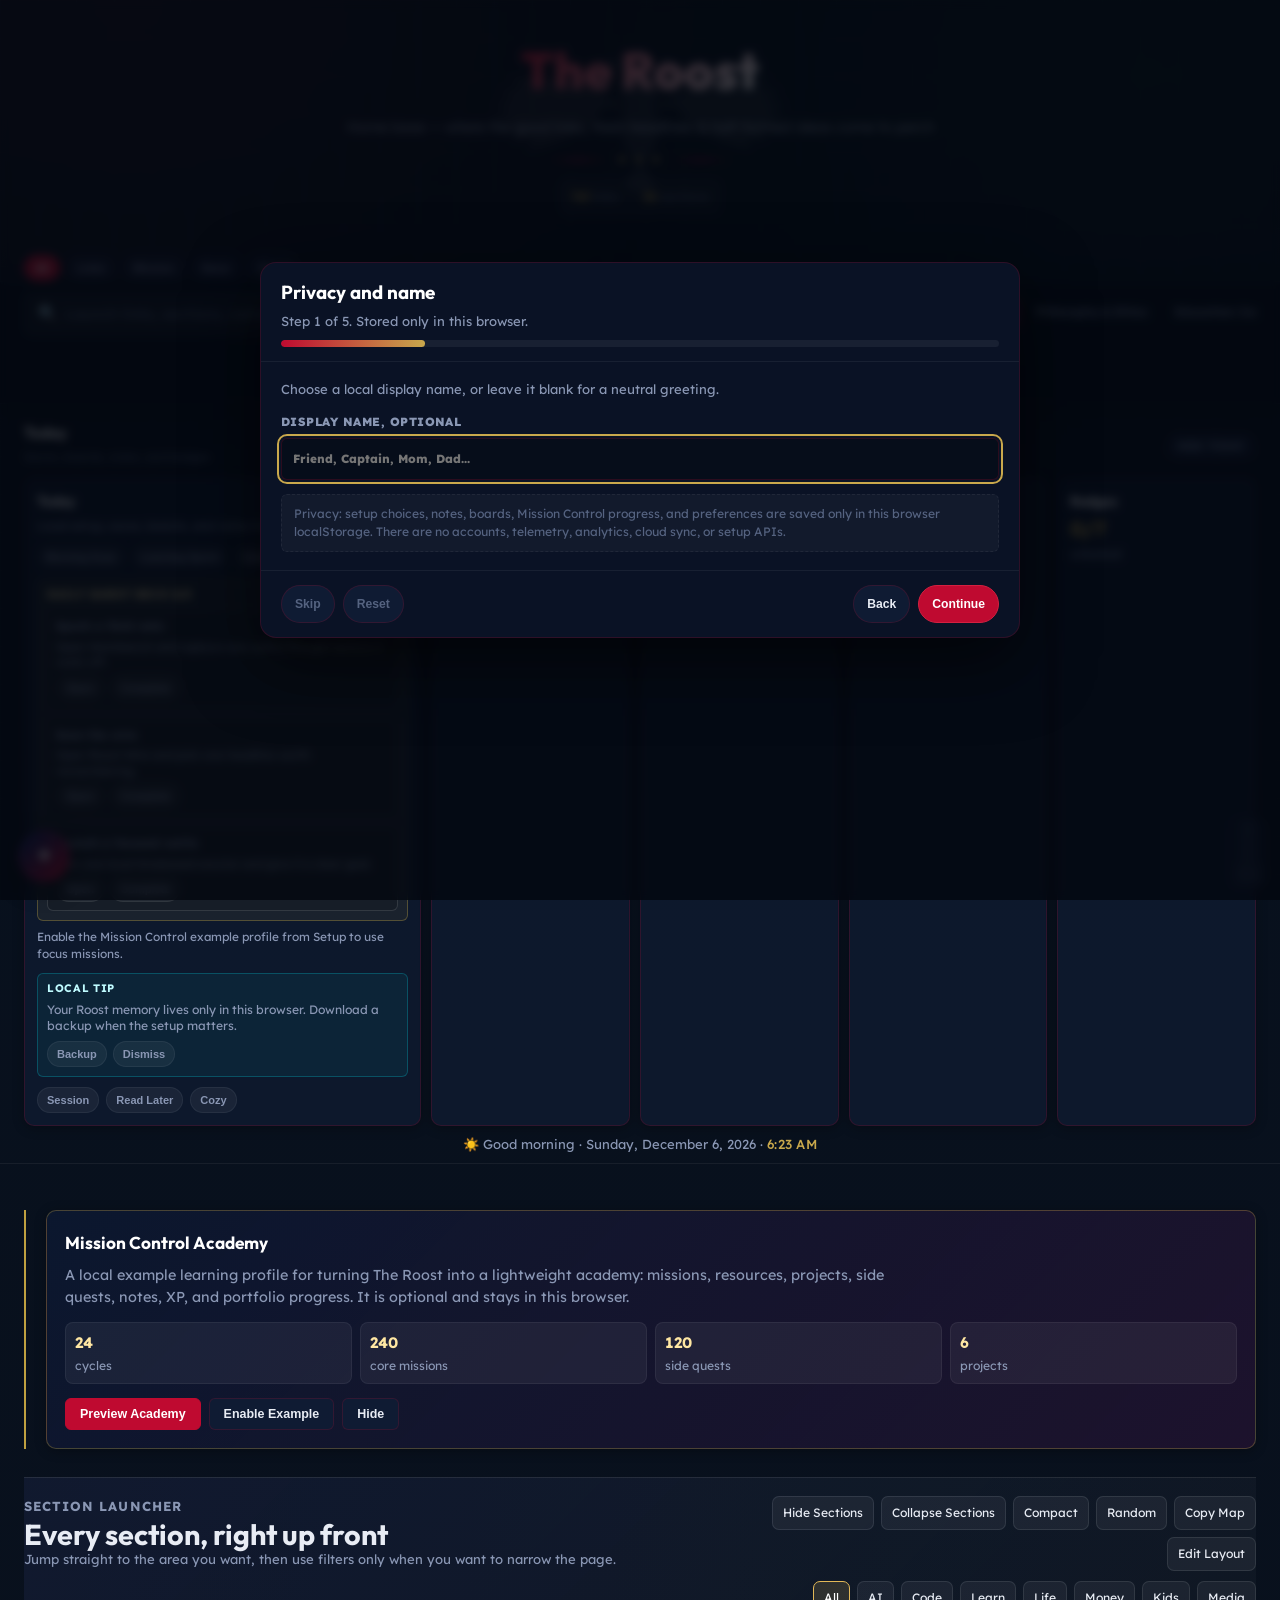
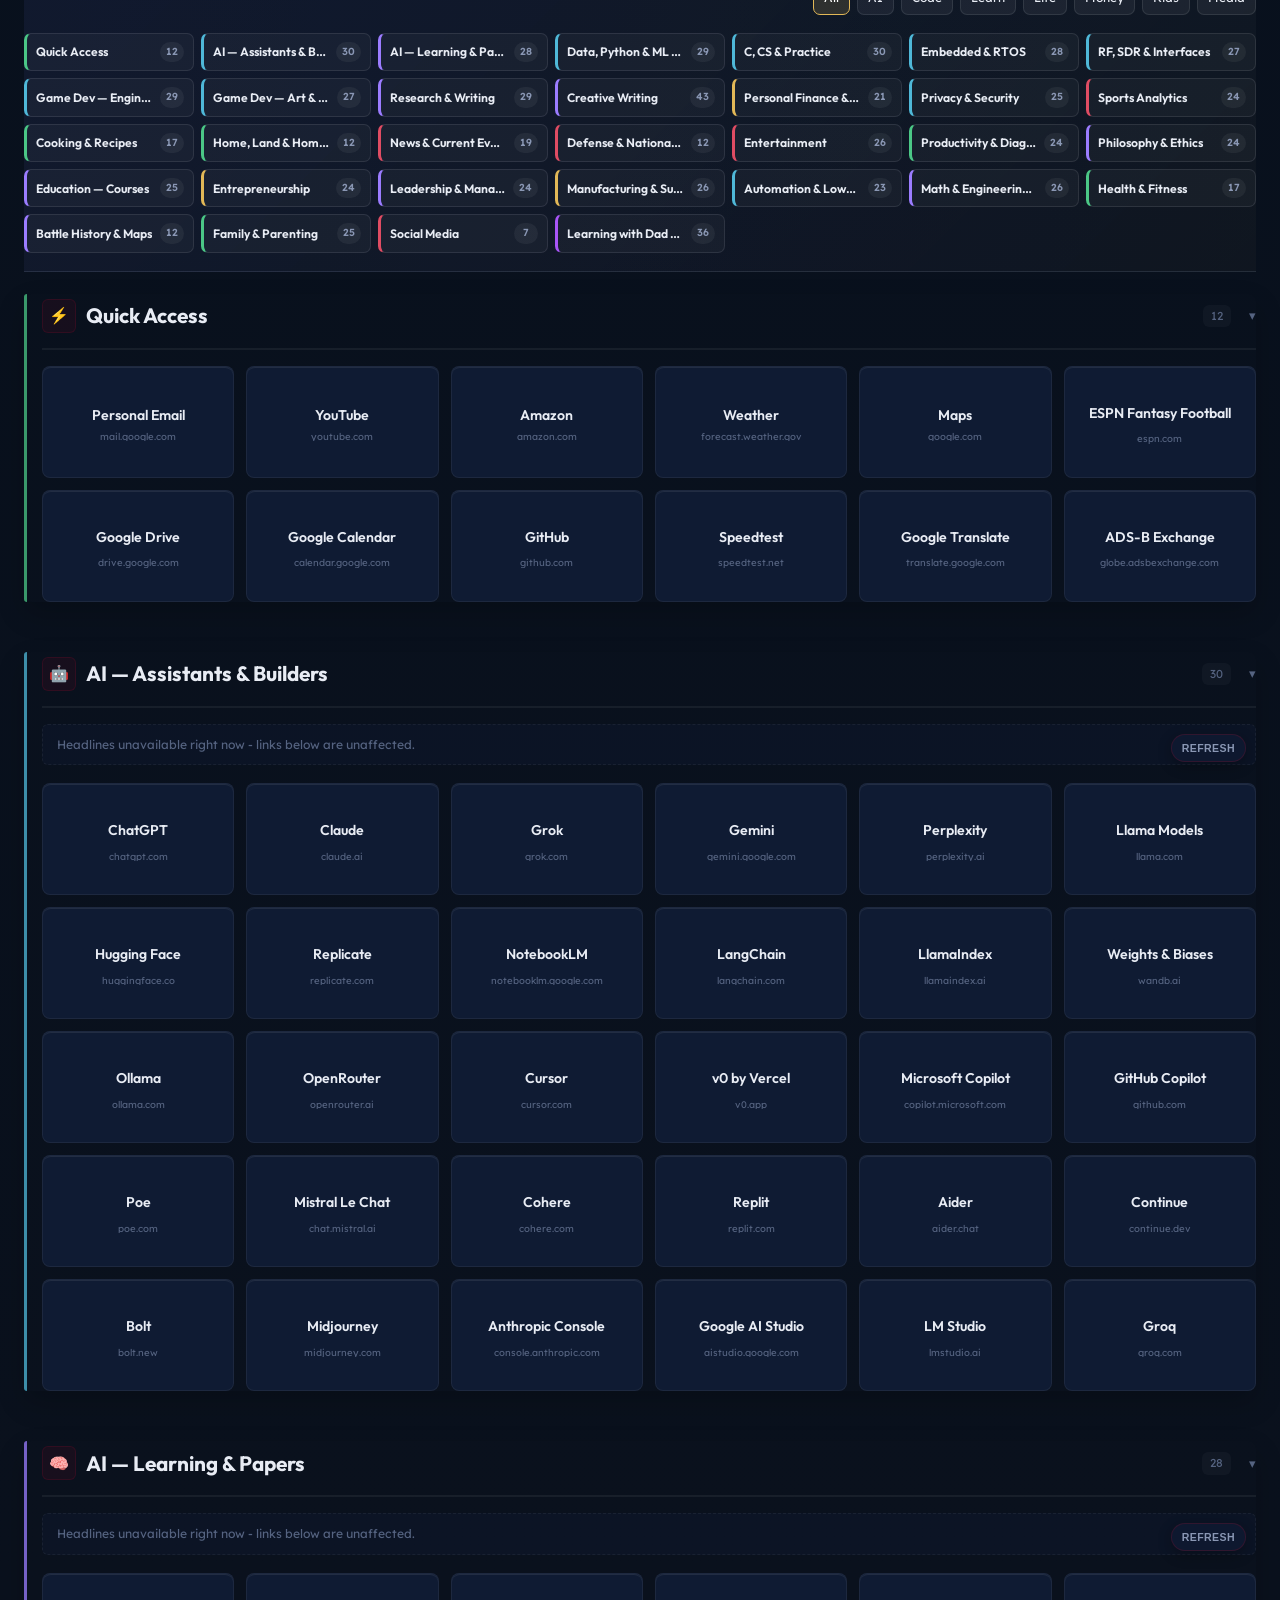
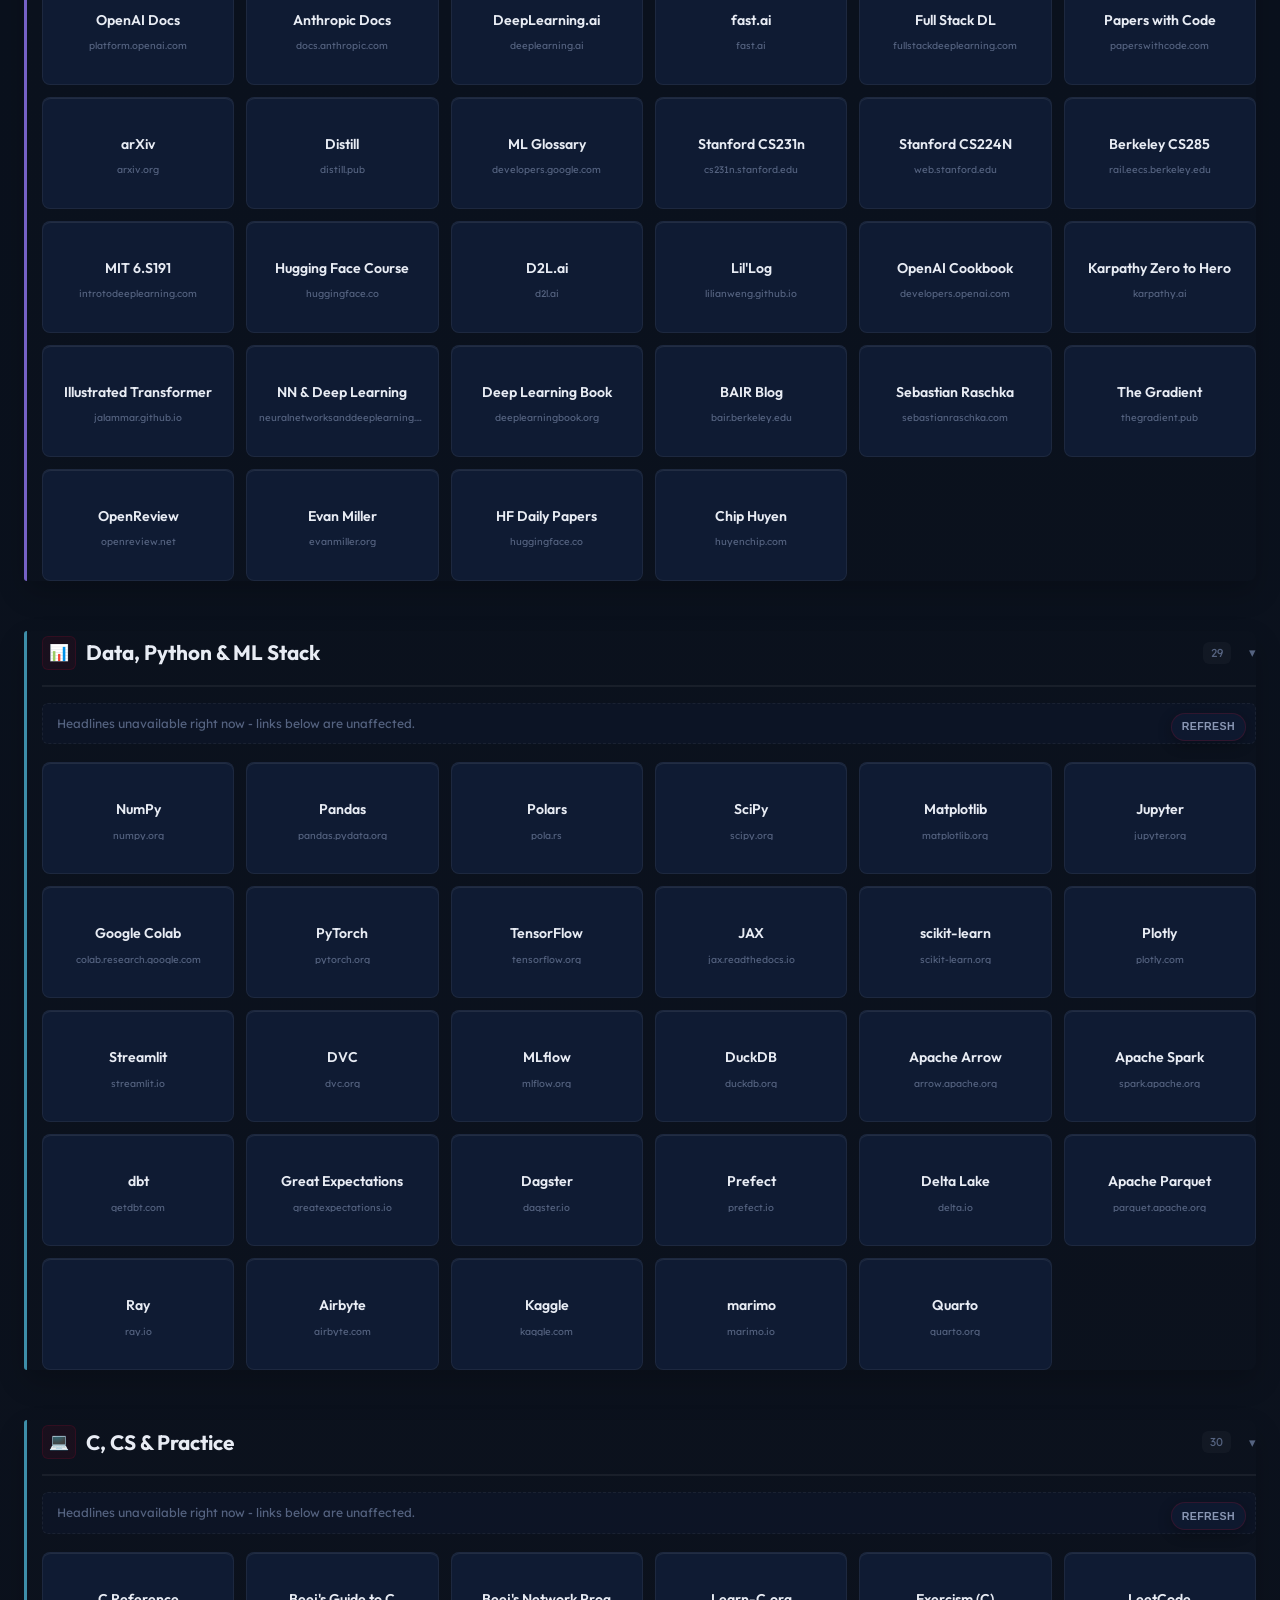
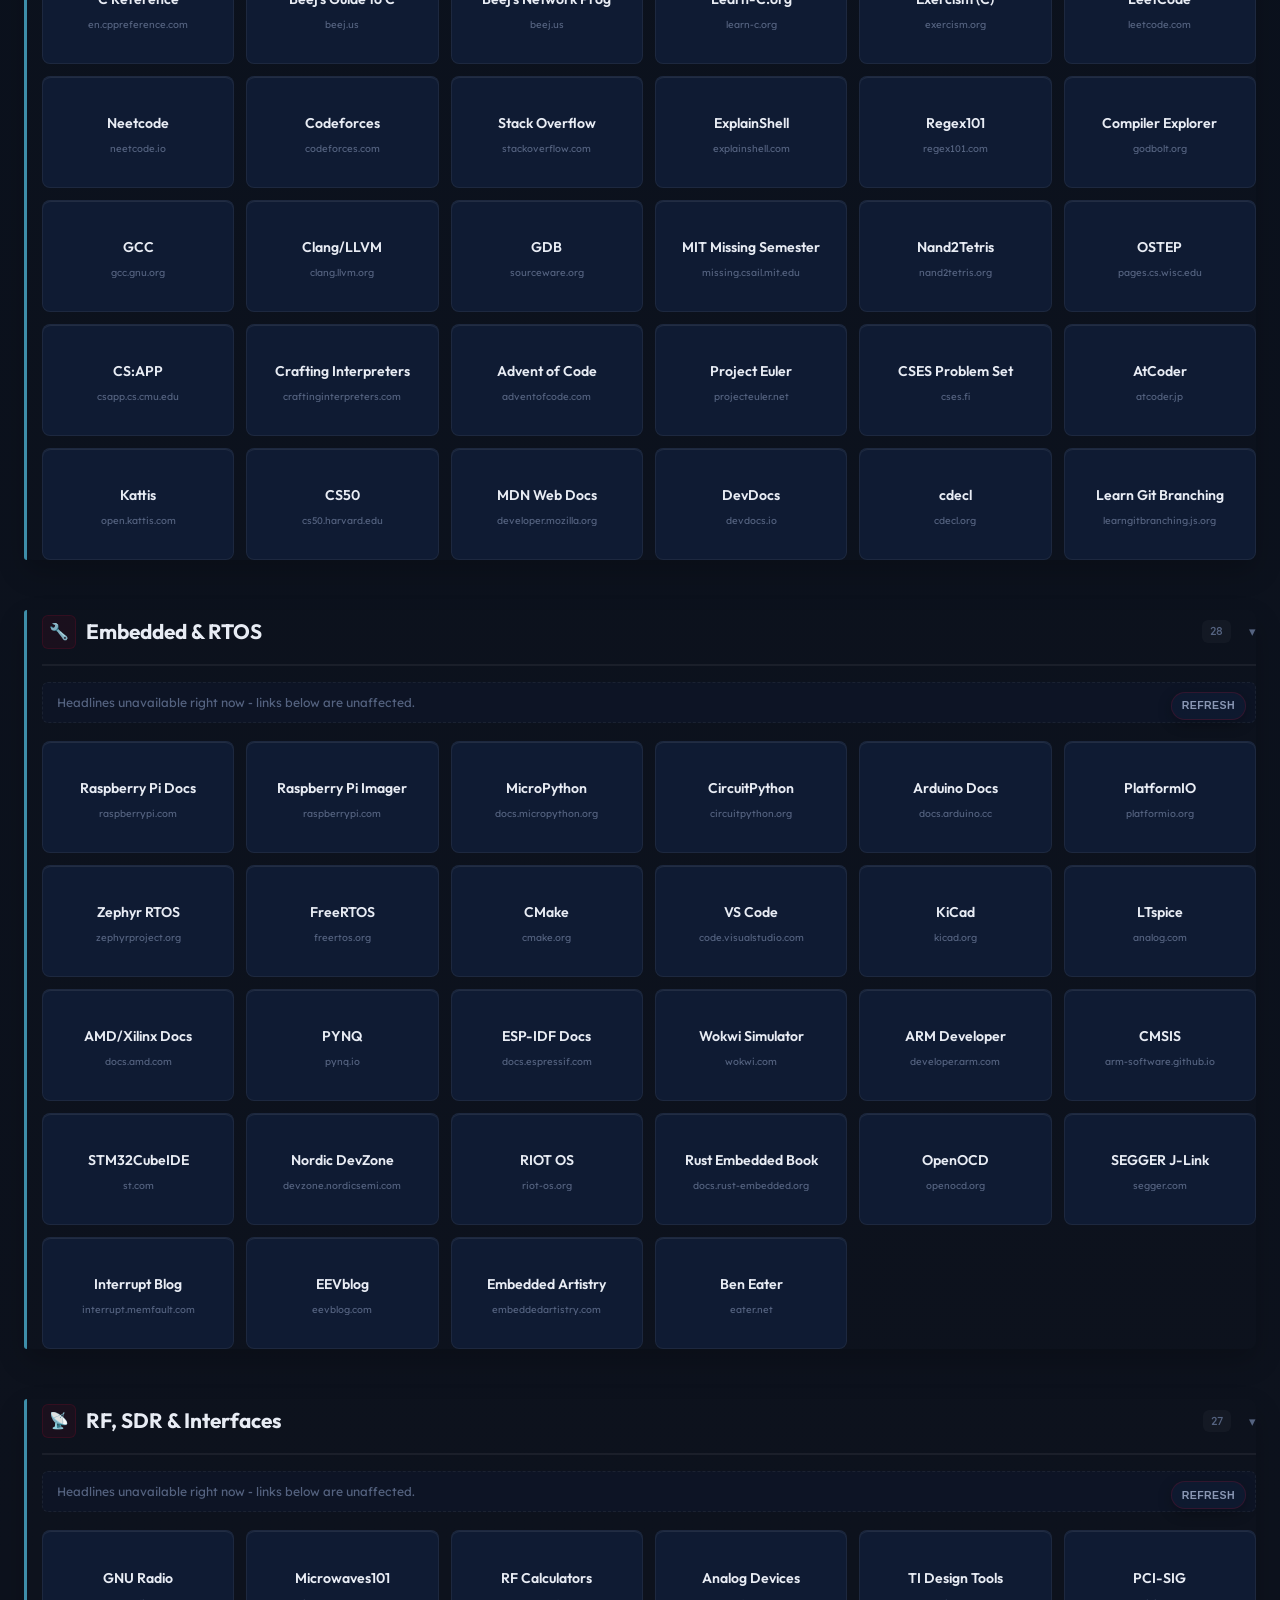
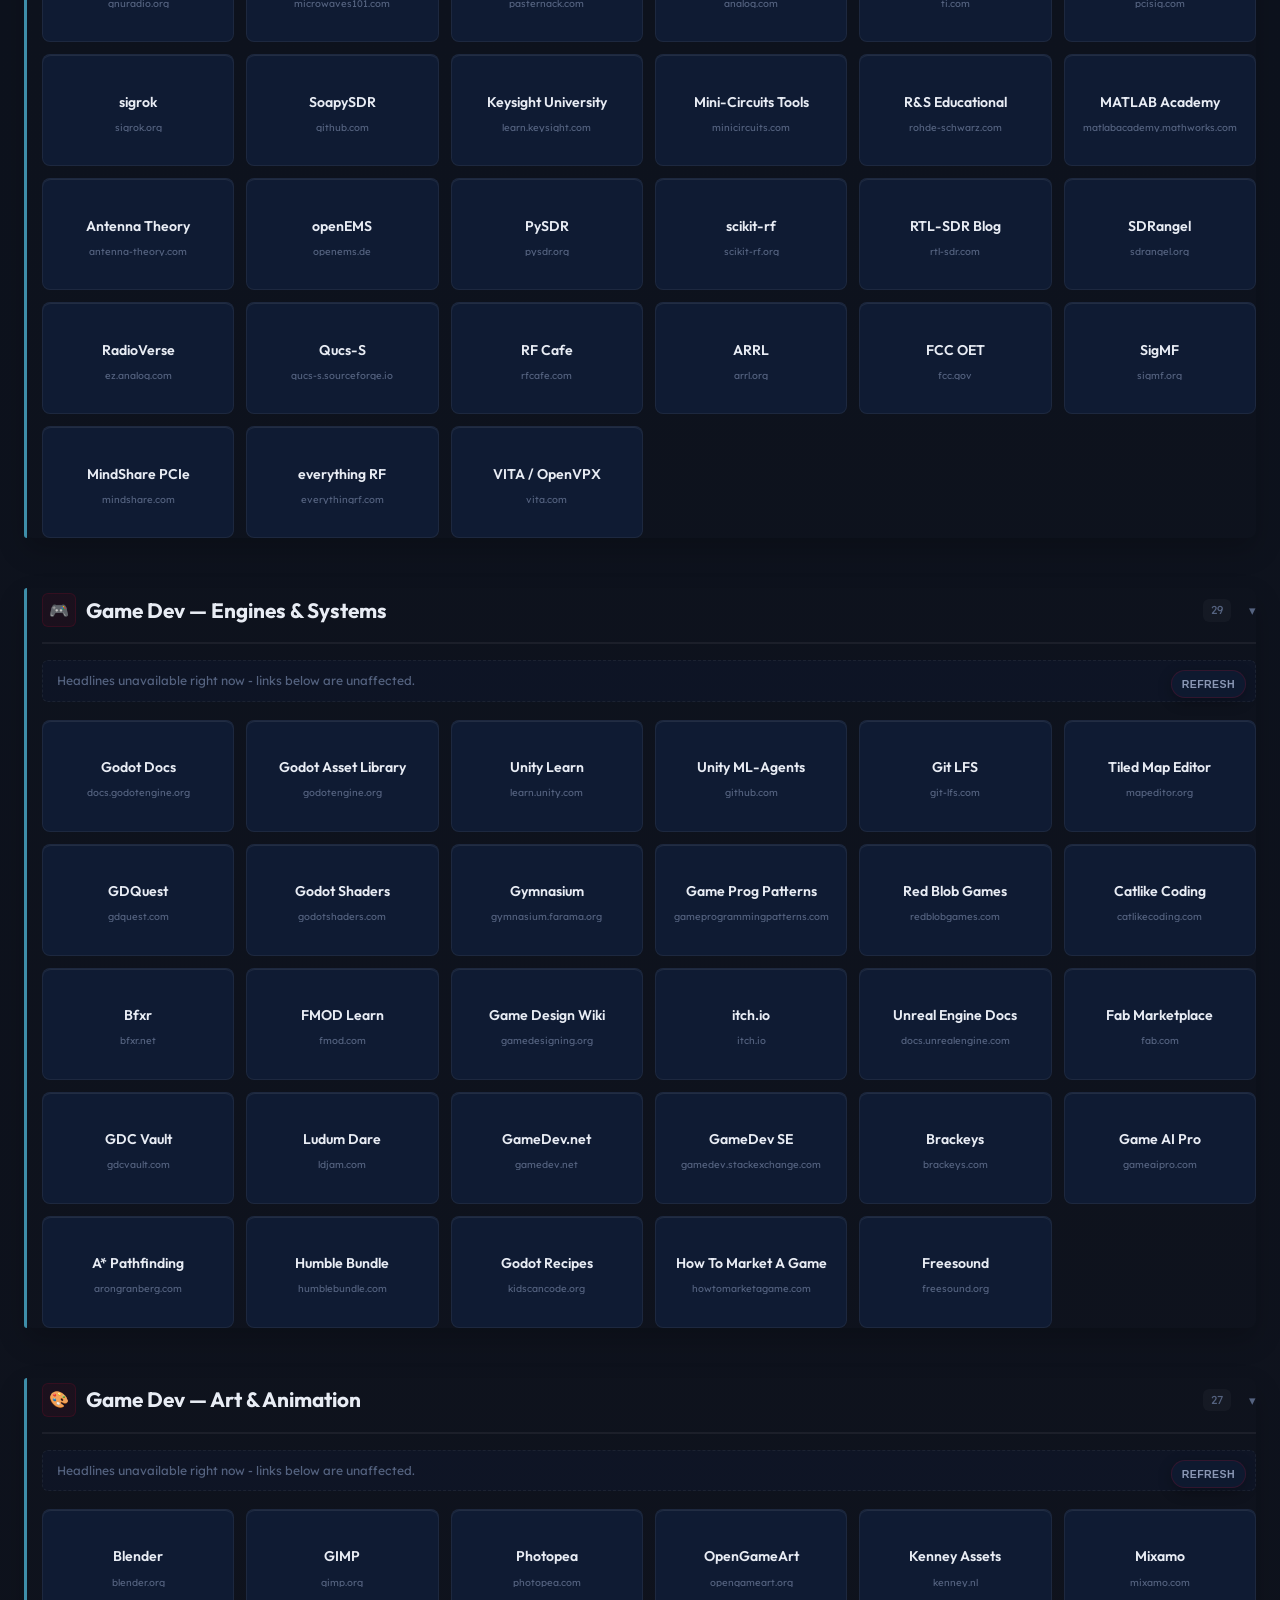
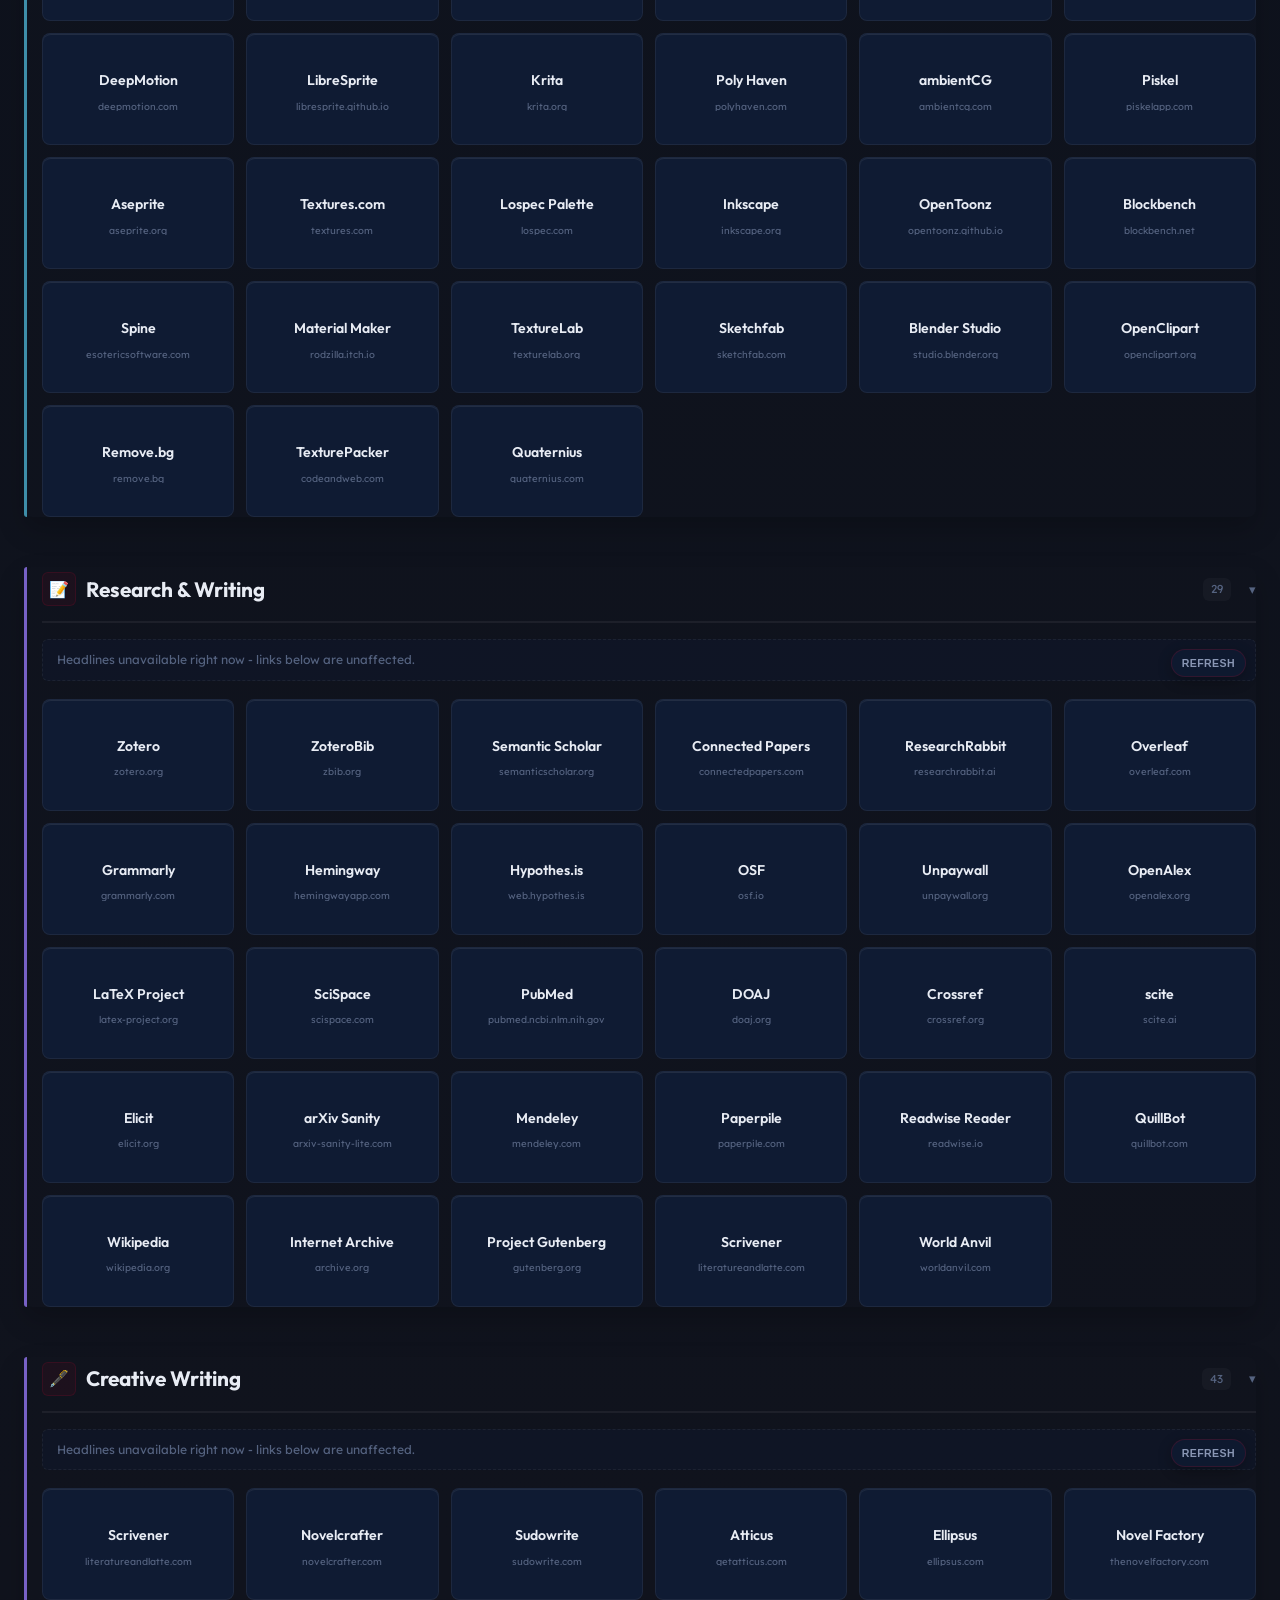
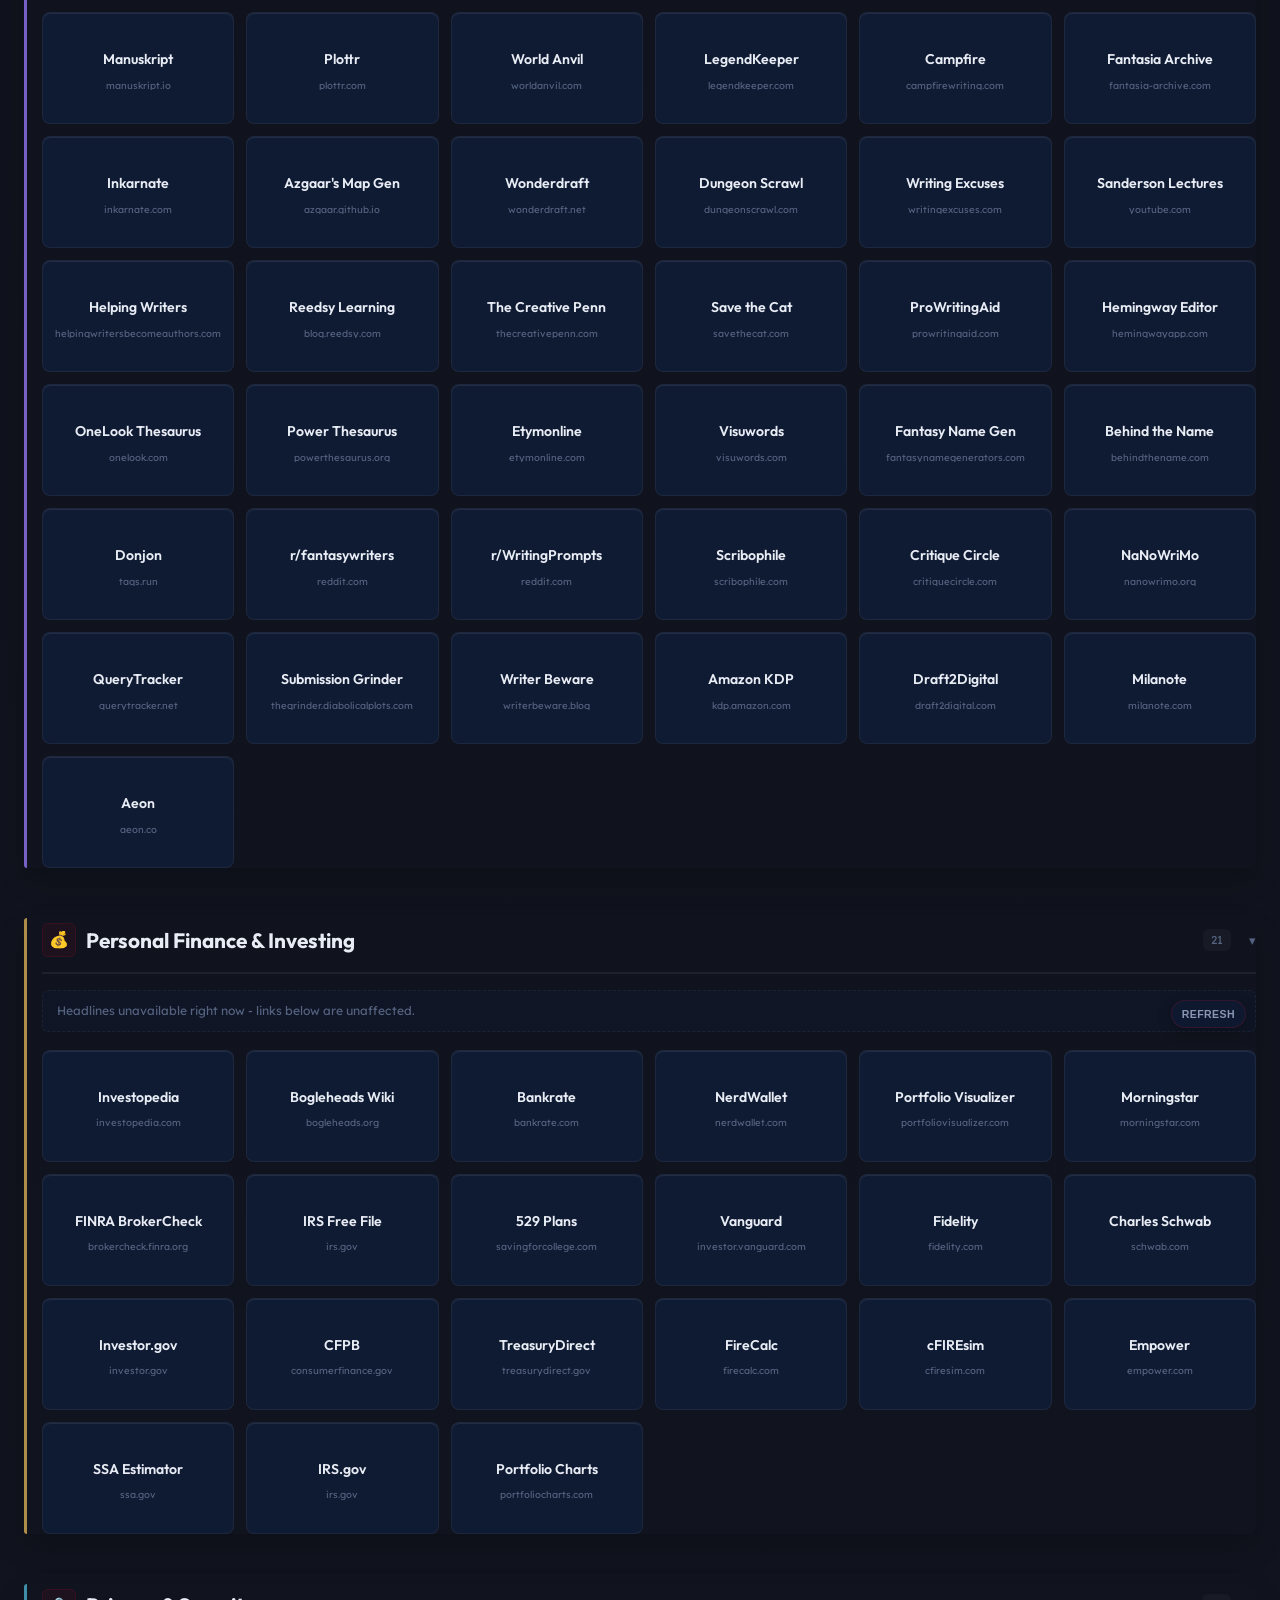
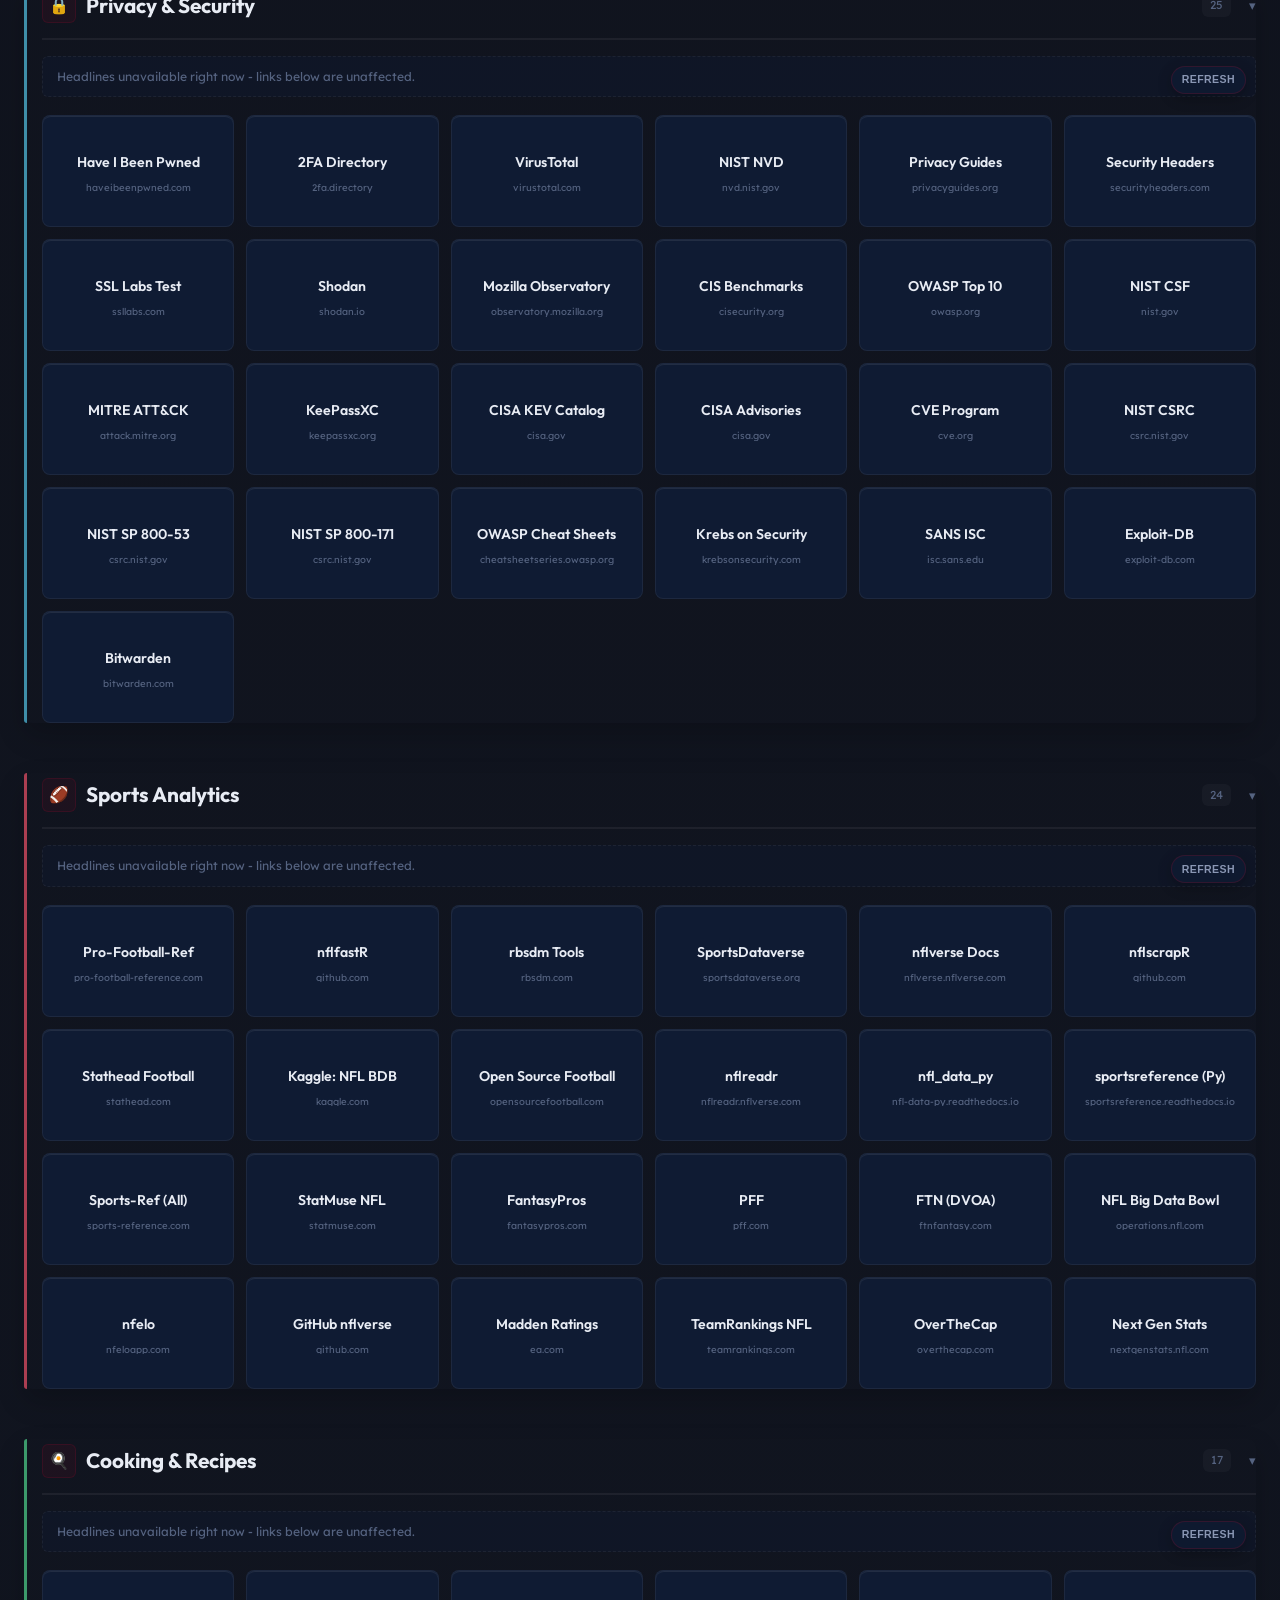
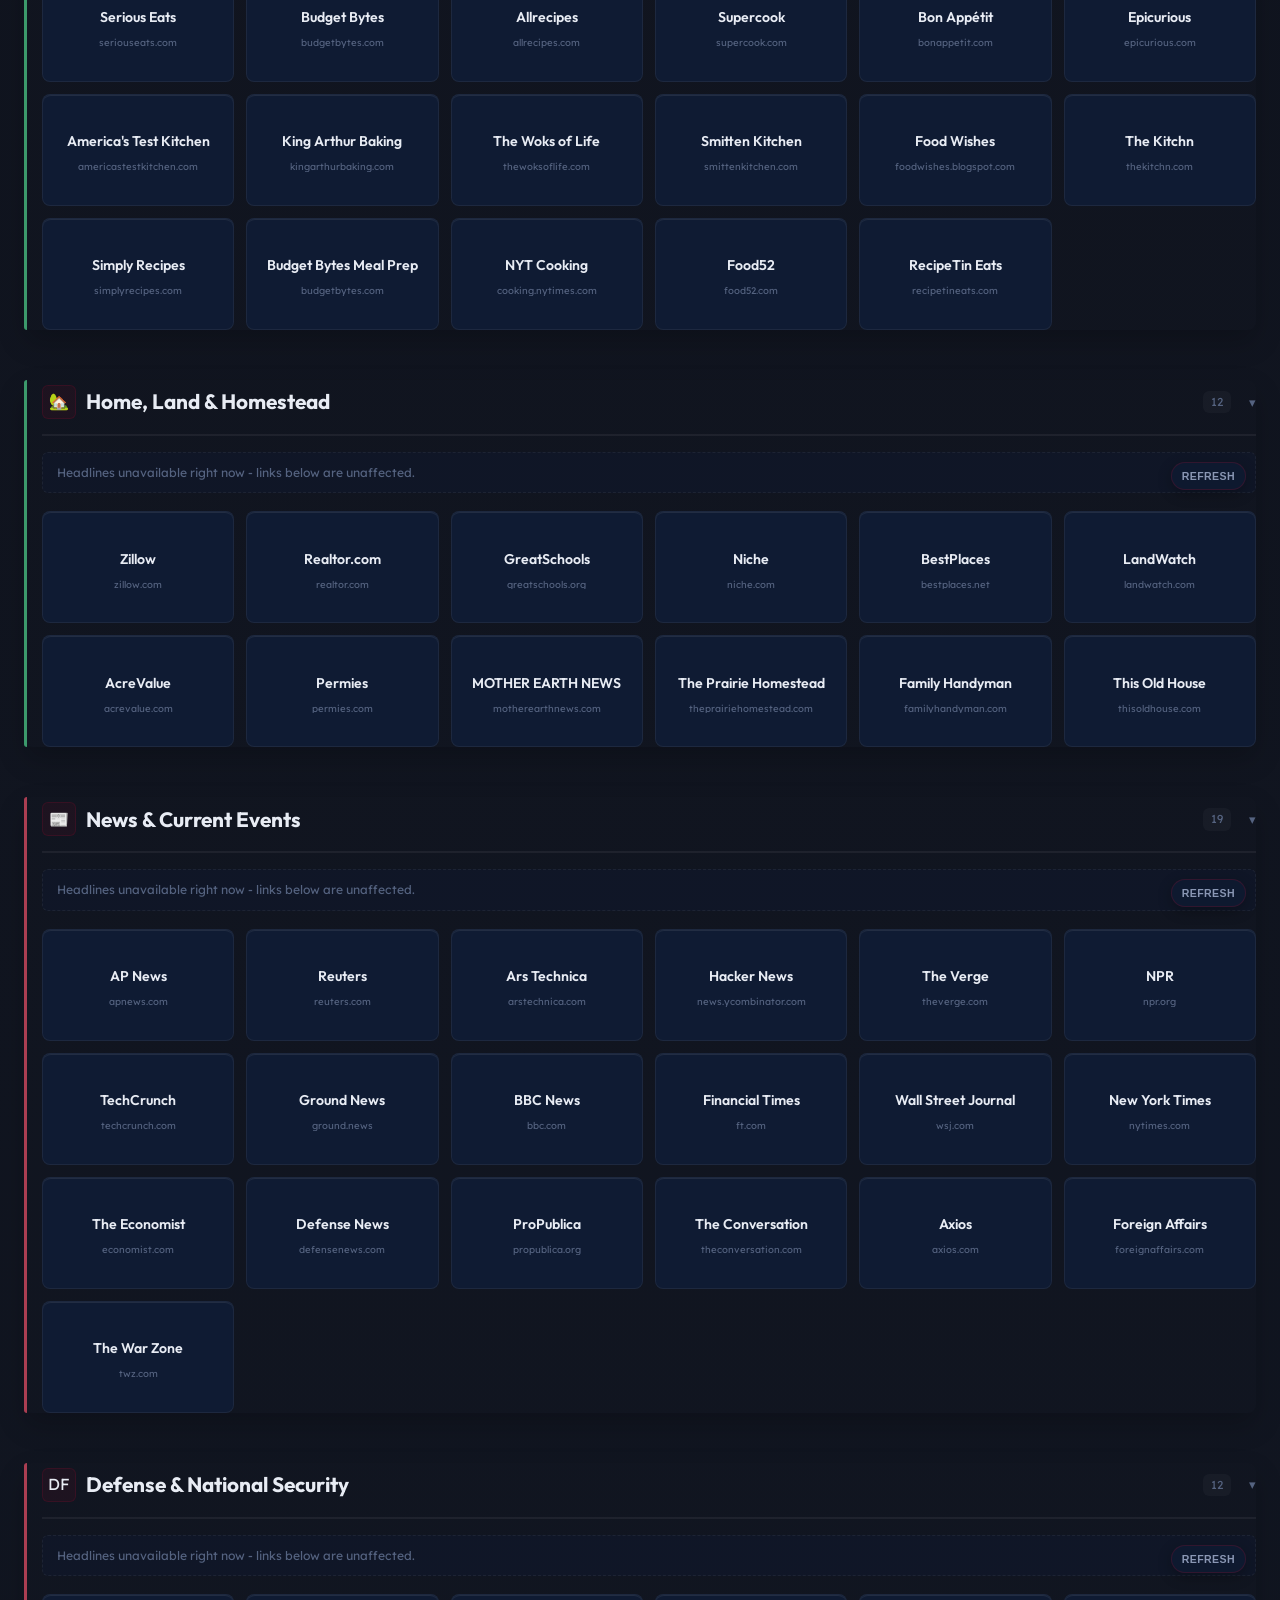
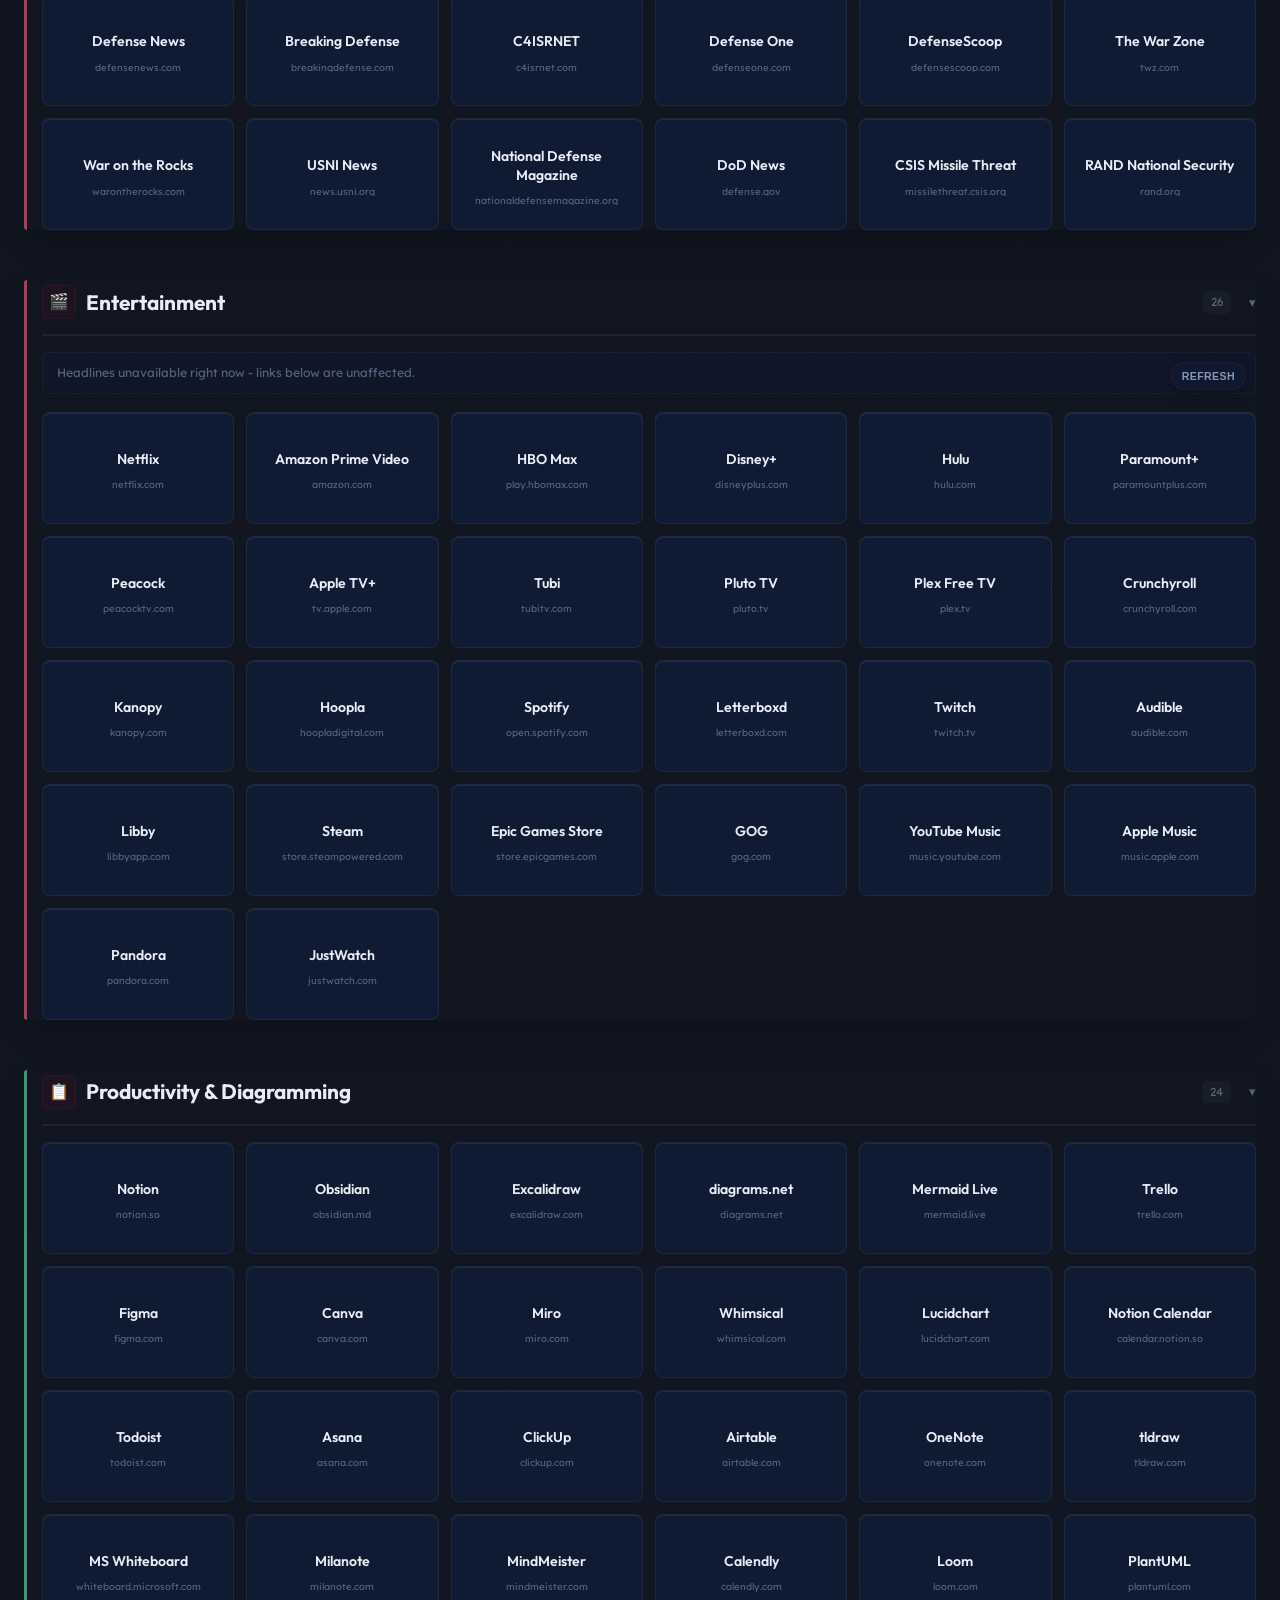
==== index.html @ 5007ce60 "Polish Where To tool dock" ====
<!DOCTYPE html>
<html lang="en">
<head>
  <meta charset="UTF-8" />
  <meta name="viewport" content="width=device-width, initial-scale=1.0"/>
  <title>The Roost — Home Base</title>
  <meta name="description" content="The Roost — a living home base: links, headlines, creative tools, and learning. Built to perch on, not to take itself too seriously." />
  <!-- PWA / iOS home-screen -->
  <link rel="manifest" href="manifest.json" />
  <meta name="theme-color" content="#0a1225" />
  <meta name="apple-mobile-web-app-capable" content="yes" />
  <meta name="apple-mobile-web-app-status-bar-style" content="black-translucent" />
  <meta name="apple-mobile-web-app-title" content="The Roost" />
  <link rel="apple-touch-icon" href="icon-180.png" />
  <link rel="icon" type="image/png" sizes="32x32" href="favicon-32.png" />
  <link rel="icon" type="image/png" sizes="192x192" href="icon-192.png" />
  <link rel="preconnect" href="https://fonts.googleapis.com">
  <link rel="preconnect" href="https://fonts.gstatic.com" crossorigin>
  <link href="https://fonts.googleapis.com/css2?family=Lexend:wght@300;400;500;600;700&family=Outfit:wght@300;400;500;600;700;800&display=swap" rel="stylesheet">
  <style>
    :root {
      --bg-deep: #060d1a;
      --bg-primary: #0a1225;
      --bg-card: #0f1b33;
      --bg-card-hover: #142545;
      --bg-nav: rgba(6,13,26,.95);
      --red: #bf0a30;
      --red-glow: rgba(191,10,48,.3);
      --red-light: #d42040;
      --white-star: #f0f0f0;
      --blue: #002868;
      --blue-light: #1a4a8a;
      --blue-accent: #3366cc;
      --gold: #c9a84c;
      --gold-dim: rgba(201,168,76,.15);
      --text-primary: #e8ecf4;
      --text-secondary: #8a97b4;
      --text-muted: #556380;
      --border-subtle: rgba(255,255,255,.06);
      --border-card: rgba(191,10,48,.2);
      --font-display: 'Outfit', sans-serif;
      --font-body: 'Lexend', sans-serif;
      --radius-sm: 6px;
      --radius-md: 10px;
      --radius-lg: 16px;
      --shadow-card: 0 2px 12px rgba(0,0,0,.3);
      --shadow-card-hover: 0 8px 32px rgba(0,0,0,.45), 0 0 16px var(--red-glow);
      --transition-fast: .18s ease;
      --transition-med: .3s cubic-bezier(.4,0,.2,1);
      --kid-accent: #a855f7;
      --kid-glow: rgba(168,85,247,.25);
    }
    *, *::before, *::after { box-sizing: border-box; margin: 0; padding: 0; }
    html { scroll-behavior: smooth; scroll-padding-top: 140px; }
    body {
      background: var(--bg-deep);
      color: var(--text-primary);
      font-family: var(--font-body);
      line-height: 1.6;
      min-height: 100vh;
      -webkit-font-smoothing: antialiased;
    }
    body::before {
      content: "";
      position: fixed; inset: 0; z-index: 0; pointer-events: none;
      background-image:
        radial-gradient(ellipse at 15% 10%, rgba(191,10,48,.06) 0%, transparent 45%),
        radial-gradient(ellipse at 85% 85%, rgba(0,40,104,.06) 0%, transparent 45%),
        url("data:image/svg+xml,%3Csvg width='60' height='60' viewBox='0 0 60 60' xmlns='http://www.w3.org/2000/svg'%3E%3Cpath d='M30 5l1.5 4.6h4.8l-3.9 2.8 1.5 4.6-3.9-2.8-3.9 2.8 1.5-4.6-3.9-2.8h4.8z' fill='%23ffffff' fill-opacity='0.012'/%3E%3C/svg%3E");
    }
    .page-wrapper {
      position: relative; z-index: 1;
      max-width: 1440px; margin: 0 auto; padding: 0 24px 60px;
    }
    .skip-nav {
      position: absolute; left: -9999px; z-index: 999;
      padding: 12px 24px; background: var(--red); color: #fff;
      font-family: var(--font-body); font-weight: 600;
      border-radius: 0 0 var(--radius-md) var(--radius-md);
      text-decoration: none;
    }
    .skip-nav:focus { left: 50%; transform: translateX(-50%); top: 0; }

    /* ===== HEADER WITH EAGLE ===== */
    .site-header {
      text-align: center;
      padding: 40px 0 20px;
      position: relative;
      overflow: hidden;
    }
    .eagle-bg {
      position: absolute;
      top: 50%; left: 50%;
      transform: translate(-50%, -50%);
      width: 320px; height: auto;
      opacity: .08;
      filter: grayscale(1) contrast(1.8) brightness(1.5);
      pointer-events: none;
      mix-blend-mode: lighten;
    }
    .site-header h1 {
      position: relative;
      font-family: var(--font-display);
      font-size: clamp(2rem, 5vw, 3.2rem);
      font-weight: 800;
      letter-spacing: -0.02em;
      background: linear-gradient(135deg, #fff 0%, var(--red-light) 40%, #fff 60%, var(--blue-accent) 100%);
      -webkit-background-clip: text; -webkit-text-fill-color: transparent;
      background-clip: text;
    }
    .site-header .subtitle {
      position: relative;
      color: var(--text-secondary);
      font-size: .9rem; margin-top: 4px; font-weight: 300;
    }
    .header-bar {
      position: relative;
      display: flex; align-items: center; justify-content: center;
      gap: 8px; margin-top: 12px;
    }
    .header-bar .stars {
      color: var(--gold); letter-spacing: 2px; font-size: .7rem;
    }
    .header-bar .divider {
      width: 60px; height: 2px;
      background: linear-gradient(90deg, transparent, var(--red), transparent);
    }
    .header-stats {
      display: flex; gap: 24px; justify-content: center;
      margin-top: 10px; font-size: .78rem; color: var(--text-muted);
    }
    .stat-num { color: var(--gold); font-weight: 600; font-family: var(--font-display); }

    /* ===== GREETING ===== */
    .greeting-bar {
      text-align: center; padding: 8px; font-size: .82rem;
      color: var(--text-secondary);
      border-bottom: 1px solid var(--border-subtle);
      margin-bottom: 4px;
    }

    /* ===== STICKY NAV ===== */
    .top-bar {
      position: sticky; top: 0; z-index: 50;
      background: var(--bg-nav);
      backdrop-filter: blur(14px);
      border-bottom: 1px solid var(--border-subtle);
      padding: 10px 0;
    }
    .top-bar-inner {
      max-width: 1440px; margin: 0 auto; padding: 0 24px;
      display: flex; flex-direction: column; gap: 10px;
    }
    .search-wrap {
      position: relative; max-width: 520px; width: 100%; margin: 0 auto;
    }
    .search-icon {
      position: absolute; left: 14px; top: 50%; transform: translateY(-50%);
      color: var(--text-muted); font-size: 1rem; pointer-events: none;
    }
    #search-input {
      width: 100%; padding: 10px 14px 10px 40px;
      background: rgba(255,255,255,.05);
      border: 1px solid var(--border-subtle);
      border-radius: var(--radius-lg);
      color: var(--text-primary);
      font-family: var(--font-body); font-size: .88rem;
      outline: none;
      transition: border-color var(--transition-fast), box-shadow var(--transition-fast);
    }
    #search-input::placeholder { color: var(--text-muted); }
    #search-input:focus {
      border-color: var(--red);
      box-shadow: 0 0 0 3px var(--red-glow);
    }
    .search-count {
      position: absolute; right: 14px; top: 50%; transform: translateY(-50%);
      font-size: .73rem; color: var(--text-muted);
      opacity: 0; transition: opacity var(--transition-fast);
    }
    .search-count.visible { opacity: 1; }
    .nav-tabs {
      display: flex; flex-wrap: wrap; gap: 5px;
      overflow-x: auto; scrollbar-width: thin;
      padding-bottom: 2px; justify-content: center;
    }
    .nav-tabs::-webkit-scrollbar { height: 3px; }
    .nav-tabs::-webkit-scrollbar-thumb { background: var(--text-muted); border-radius: 4px; }
    .nav-tab {
      text-decoration: none; white-space: nowrap;
      color: var(--text-secondary); background: transparent;
      border: 1px solid transparent;
      border-radius: var(--radius-lg);
      padding: 4px 10px; font-size: .74rem;
      font-family: var(--font-body); font-weight: 500;
      transition: all var(--transition-fast); cursor: pointer;
    }
    .nav-tab:hover, .nav-tab:focus-visible {
      color: var(--text-primary);
      background: rgba(255,255,255,.05);
      border-color: var(--border-subtle);
      outline: none;
    }
    .nav-tab.kid-tab { color: var(--kid-accent); border-color: rgba(168,85,247,.15); }
    .nav-tab.kid-tab:hover { background: rgba(168,85,247,.08); }

    main { padding-top: 20px; }
    .section {
      margin-bottom: 50px;
      animation: fadeUp .45s ease both;
    }
    .section[data-hidden="true"] { display: none; }
    @keyframes fadeUp {
      from { opacity: 0; transform: translateY(14px); }
      to { opacity: 1; transform: translateY(0); }
    }
    .section-header {
      display: flex; align-items: center; gap: 10px;
      margin-bottom: 16px; padding-bottom: 10px;
      border-bottom: 2px solid var(--border-subtle);
    }
    .section-icon {
      width: 34px; height: 34px;
      display: flex; align-items: center; justify-content: center;
      background: rgba(191,10,48,.08);
      border: 1px solid rgba(191,10,48,.15);
      border-radius: var(--radius-sm);
      font-size: 1rem; flex-shrink: 0;
    }
    .section h2 {
      font-family: var(--font-display);
      font-size: 1.3rem; font-weight: 700;
      color: var(--text-primary); letter-spacing: -0.01em;
    }
    .section-count {
      font-size: .72rem; color: var(--text-muted);
      background: rgba(255,255,255,.03);
      padding: 2px 8px; border-radius: 99px; margin-left: auto;
    }
    .section.kid-zone .section-icon {
      background: rgba(168,85,247,.12);
      border-color: rgba(168,85,247,.2);
    }
    .section.kid-zone .section-header {
      border-bottom-color: rgba(168,85,247,.15);
    }

    /* ===== LINK GRID ===== */
    .link-grid {
      display: grid;
      grid-template-columns: repeat(auto-fill, minmax(190px, 1fr));
      gap: 12px;
    }
    .link-card {
      position: relative;
      display: flex; flex-direction: column;
      align-items: center; justify-content: center;
      text-align: center; text-decoration: none;
      color: var(--text-primary);
      background: var(--bg-card);
      border: 1px solid var(--border-subtle);
      border-radius: var(--radius-md);
      padding: 18px 12px 14px;
      min-height: 100px;
      overflow: visible;
      transition: all var(--transition-med);
    }
    .link-card:hover, .link-card:focus-visible {
      background: var(--bg-card-hover);
      border-color: var(--red);
      box-shadow: var(--shadow-card-hover);
      transform: translateY(-3px);
      outline: none; z-index: 2;
    }
    .link-card:active { transform: translateY(-1px); }
    .link-card .card-label {
      font-family: var(--font-display);
      font-weight: 600; font-size: .88rem; line-height: 1.3;
    }
    .link-card .card-desc {
      font-size: .68rem; color: var(--text-muted);
      margin-top: 5px; line-height: 1.3;
      max-height: 0; overflow: hidden; opacity: 0;
      transition: max-height var(--transition-med), opacity var(--transition-med);
    }
    .link-card:hover .card-desc,
    .link-card:focus-visible .card-desc {
      max-height: 50px; opacity: 1;
    }
    .link-card .card-tag {
      position: absolute; top: 5px; right: 7px;
      font-size: .58rem; color: var(--text-muted);
      background: rgba(255,255,255,.04);
      padding: 1px 5px; border-radius: 99px;
      opacity: 0; transition: opacity var(--transition-fast);
    }
    .link-card:hover .card-tag { opacity: 1; }
    .link-card[data-hidden="true"] { display: none; }
    .kid-zone .link-card {
      border-color: rgba(168,85,247,.12);
      background: linear-gradient(145deg, #161040, #120d2a);
    }
    .kid-zone .link-card:hover,
    .kid-zone .link-card:focus-visible {
      border-color: var(--kid-accent);
      box-shadow: 0 8px 28px rgba(0,0,0,.4), 0 0 16px var(--kid-glow);
    }
    :focus-visible { outline: 2px solid var(--blue-accent); outline-offset: 2px; }

    .no-results {
      text-align: center; padding: 50px 20px;
      color: var(--text-muted); display: none;
    }
    .no-results.visible { display: block; }
    .no-results .nr-icon { font-size: 2.2rem; margin-bottom: 10px; }

    .site-footer {
      text-align: center; padding: 28px 0 14px;
      border-top: 1px solid var(--border-subtle);
      font-size: .78rem; color: var(--text-muted);
    }
    .site-footer a {
      color: var(--text-secondary); text-decoration: underline;
      text-underline-offset: 2px; transition: color var(--transition-fast);
    }
    .site-footer a:hover { color: var(--red-light); }
    .kbd-hint {
      position: fixed; bottom: 14px; right: 14px;
      background: var(--bg-card); border: 1px solid var(--border-subtle);
      border-radius: var(--radius-md); padding: 6px 12px;
      font-size: .68rem; color: var(--text-muted);
      z-index: 40; opacity: .6;
    }
    .kbd-hint:hover { opacity: 1; }
    .kbd-hint kbd {
      background: rgba(255,255,255,.07); border: 1px solid var(--border-subtle);
      border-radius: 3px; padding: 1px 4px; font-family: var(--font-body); font-size: .65rem;
    }
    .back-to-top {
      position: fixed; bottom: 14px; left: 14px;
      width: 38px; height: 38px;
      background: var(--bg-card); border: 1px solid var(--border-subtle);
      border-radius: 50%; color: var(--text-secondary);
      font-size: 1rem; cursor: pointer; z-index: 40;
      opacity: 0; pointer-events: none;
      transition: all var(--transition-med);
      display: flex; align-items: center; justify-content: center;
    }
    .back-to-top.visible { opacity: .7; pointer-events: auto; }
    .back-to-top:hover { opacity: 1; background: var(--red); color: #fff; border-color: var(--red); }

    @media (max-width: 768px) {
      .page-wrapper { padding: 0 14px 40px; }
      .site-header { padding: 28px 0 14px; }
      .eagle-bg { width: 200px; }
      .link-grid { grid-template-columns: repeat(auto-fill, minmax(145px, 1fr)); gap: 8px; }
      .link-card { min-height: 82px; padding: 14px 8px 10px; }
      .link-card .card-label { font-size: .78rem; }
      .section h2 { font-size: 1.1rem; }
      .kbd-hint { display: none; }
      .nav-tabs { justify-content: flex-start; }
    }
    @media (max-width: 480px) {
      .link-grid { grid-template-columns: 1fr 1fr; gap: 7px; }
      .link-card { min-height: 72px; }
    }
    @media (prefers-reduced-motion: reduce) {
      *, *::before, *::after { animation-duration: 0.01ms !important; transition-duration: 0.01ms !important; }
      html { scroll-behavior: auto; }
    }
    @media print {
      .top-bar, .kbd-hint, .back-to-top, .greeting-bar, .eagle-bg,
      .pin-btn, #help-overlay, #pinned-section { display: none; }
      body { background: #fff; color: #000; }
      .link-card { border: 1px solid #ccc; background: #f9f9f9; break-inside: avoid; }
      .link-card::after { content: " (" attr(href) ")"; font-size: .55rem; color: #666; }
    }

    /* ===== UPGRADE: live clock ===== */
    #greeting-clock {
      font-variant-numeric: tabular-nums;
      color: var(--gold);
      font-weight: 500;
      letter-spacing: .02em;
    }

    /* ===== UPGRADE: scroll-spy active nav tab ===== */
    .nav-tab.active {
      color: #fff;
      background: linear-gradient(135deg, rgba(191,10,48,.22), rgba(0,40,104,.18));
      border-color: var(--red);
      box-shadow: 0 0 0 1px rgba(191,10,48,.35), 0 2px 10px rgba(0,0,0,.25);
    }
    .nav-tab.kid-tab.active {
      background: rgba(168,85,247,.14);
      border-color: var(--kid-accent);
      box-shadow: 0 0 0 1px rgba(168,85,247,.35), 0 2px 10px rgba(0,0,0,.25);
    }

    /* ===== UPGRADE: pin (favorites) button on cards ===== */
    .link-card { position: relative; }
    .pin-btn {
      position: absolute;
      top: 6px; right: 6px;
      width: 22px; height: 22px;
      display: inline-flex; align-items: center; justify-content: center;
      background: rgba(255,255,255,.04);
      border: 1px solid var(--border-subtle);
      border-radius: 999px;
      color: var(--text-muted);
      font-size: .72rem; line-height: 1;
      cursor: pointer;
      opacity: 0; transform: scale(.9);
      transition: opacity var(--transition-fast), transform var(--transition-fast),
                  color var(--transition-fast), background var(--transition-fast);
      z-index: 2;
    }
    .link-card:hover .pin-btn,
    .link-card:focus-within .pin-btn,
    .pin-btn.pinned {
      opacity: 1; transform: scale(1);
    }
    .pin-btn:hover {
      color: var(--gold);
      background: rgba(201,168,76,.15);
      border-color: var(--gold);
    }
    .pin-btn.pinned {
      color: var(--gold);
      background: var(--gold-dim);
      border-color: rgba(201,168,76,.4);
    }

    /* ===== UPGRADE: pinned & recent sections ===== */
    #pinned-section .section-icon { color: var(--gold); }
    #recent-section .section-icon { color: var(--blue-accent); }
    #pinned-section[data-empty="true"],
    #recent-section[data-empty="true"] { display: none; }

    /* ===== UPGRADE: help overlay ===== */
    #help-overlay {
      position: fixed; inset: 0; z-index: 200;
      background: rgba(6,13,26,.85);
      backdrop-filter: blur(6px);
      display: none;
      align-items: center; justify-content: center;
      padding: 24px;
    }
    #help-overlay.visible { display: flex; }
    #help-overlay .help-card {
      background: var(--bg-card);
      border: 1px solid var(--border-card);
      border-radius: var(--radius-lg);
      padding: 28px 32px;
      max-width: 480px; width: 100%;
      box-shadow: var(--shadow-card-hover);
    }
    #help-overlay h3 {
      font-family: var(--font-display);
      font-size: 1.25rem; margin-bottom: 14px;
      color: #fff; font-weight: 700;
    }
    #help-overlay dl { display: grid; grid-template-columns: auto 1fr; gap: 10px 18px; align-items: center; }
    #help-overlay dt { text-align: right; }
    #help-overlay dd { color: var(--text-secondary); font-size: .9rem; }
    #help-overlay kbd {
      display: inline-block; padding: 2px 8px; border-radius: 4px;
      background: rgba(255,255,255,.08); border: 1px solid var(--border-subtle);
      font-family: var(--font-display); font-size: .8rem; color: var(--text-primary);
      min-width: 22px; text-align: center;
    }
    #help-overlay .help-hint {
      margin-top: 16px; font-size: .78rem; color: var(--text-muted); text-align: center;
    }

    /* ===== UPGRADE: small "open help" chip in the kbd-hint area ===== */
    .kbd-hint kbd { cursor: help; }

    /* ===== V2: favicons on cards ===== */
    .card-favicon {
      width: 18px; height: 18px;
      border-radius: 4px;
      margin-bottom: 7px;
      opacity: .92;
    }
    @media (max-width: 768px) {
      .card-favicon { width: 15px; height: 15px; margin-bottom: 5px; }
    }

    /* ===== V2: collapsible sections ===== */
    .section-header { cursor: pointer; user-select: none; }
    .section-toggle {
      margin-left: 8px; color: var(--text-muted);
      font-size: .8rem; line-height: 1;
      transition: transform var(--transition-med);
    }
    .section.collapsed .section-toggle { transform: rotate(-90deg); }
    .section.collapsed .link-grid { display: none; }
    .section.collapsed { margin-bottom: 26px; }

    /* ===== V2: badge for newly added links ===== */
    .card-tag.new {
      left: 7px; right: auto;
      opacity: .9;
      color: var(--gold);
      background: var(--gold-dim);
      border: 1px solid rgba(201,168,76,.35);
    }

    /* ===== V2: bug fix — hide empty Favorites/Recent (v1 CSS targeted
       #pinned-section/#recent-section but the ids are #pinned/#recent) ===== */
    #pinned[data-empty="true"],
    #recent[data-empty="true"] { display: none; }

    /* ===== V2: print & focus hygiene for new elements ===== */
    @media print {
      .card-favicon, .section-toggle { display: none; }
      .section.collapsed .link-grid { display: grid; }
    }
  

    /* ===== CODEX V3: utilization, command layer, polish ===== */
    :root {
      --v3-panel: rgba(12, 20, 34, .9);
      --v3-panel-strong: rgba(16, 26, 42, .96);
      --v3-line: rgba(232, 236, 244, .1);
      --v3-cyan: #4fb8d8;
      --v3-mint: #4bc786;
      --v3-amber: #e2b857;
      --v3-rose: #df4c63;
      --v3-violet: #9b7cff;
      --v3-ink: #07101d;
    }

    body {
      background:
        linear-gradient(180deg, #07101d 0%, #10131d 42%, #121926 100%);
    }

    body::before {
      background-image:
        linear-gradient(90deg, rgba(79,184,216,.035) 1px, transparent 1px),
        linear-gradient(180deg, rgba(226,184,87,.025) 1px, transparent 1px),
        radial-gradient(ellipse at 10% 0%, rgba(223,76,99,.08) 0%, transparent 38%),
        radial-gradient(ellipse at 90% 8%, rgba(75,199,134,.06) 0%, transparent 36%);
      background-size: 38px 38px, 38px 38px, auto, auto;
    }

    .site-header { padding: 30px 0 18px; }
    .v3-header-wrap { padding-bottom: 16px; }
    .site-header h1 { letter-spacing: 0; }
    .site-header .subtitle { color: #aab5cb; }

    .header-stats {
      display: inline-flex;
      flex-wrap: wrap;
      padding: 7px 10px;
      border: 1px solid var(--v3-line);
      border-radius: 8px;
      background: rgba(255,255,255,.035);
    }

    .top-bar {
      box-shadow: 0 10px 30px rgba(0,0,0,.25);
    }

    .top-bar-inner {
      display: grid;
      grid-template-columns: minmax(240px, 520px) 1fr;
      align-items: center;
    }
    .top-bar-inner > *,
    .v3-command-grid > *,
    .v3-controls,
    .v3-actions,
    .v3-viewbar {
      min-width: 0;
    }

    .search-wrap { margin: 0; max-width: none; }
    #search-input { border-radius: 8px; }
    .nav-tabs {
      justify-content: flex-start;
      flex-wrap: nowrap;
      scrollbar-width: none;
      -ms-overflow-style: none;
    }
    .nav-tabs::-webkit-scrollbar { display: none; }
    .nav-tab { border-radius: 6px; }

    .v3-command-center {
      margin: 18px 0 22px;
      border-top: 1px solid var(--v3-line);
      border-bottom: 1px solid var(--v3-line);
      background:
        linear-gradient(135deg, rgba(15,27,51,.82), rgba(16,22,31,.9)),
        linear-gradient(90deg, rgba(223,76,99,.08), rgba(79,184,216,.08));
      padding: 18px 0;
    }

    .v3-command-grid {
      display: grid;
      grid-template-columns: minmax(220px, 1.2fr) minmax(220px, 1fr);
      gap: 16px;
      align-items: start;
    }

    .v3-eyebrow {
      color: var(--v3-amber);
      font-size: .68rem;
      font-weight: 700;
      letter-spacing: .08em;
      text-transform: uppercase;
    }

    .v3-command-center h2 {
      margin-top: 2px;
      font-family: var(--font-display);
      font-size: clamp(1.2rem, 3vw, 1.8rem);
      line-height: 1.05;
      letter-spacing: 0;
    }

    .v3-command-center p { color: var(--text-secondary); font-size: .82rem; }

    .v3-section-launcher {
      grid-column: 1 / -1;
      display: grid;
      grid-template-columns: repeat(auto-fit, minmax(152px, 1fr));
      gap: 7px;
      padding-top: 2px;
    }

    .v3-section-jump {
      display: grid;
      grid-template-columns: minmax(0, 1fr) auto;
      align-items: center;
      gap: 8px;
      border: 1px solid var(--v3-line);
      border-left: 3px solid var(--v3-cyan);
      border-radius: 7px;
      padding: 8px 9px;
      background: rgba(255,255,255,.035);
      color: var(--text-primary);
      text-decoration: none;
      min-height: 38px;
      transition: background var(--transition-fast), border-color var(--transition-fast), transform var(--transition-fast);
    }

    .v3-section-jump:hover,
    .v3-section-jump:focus-visible {
      background: rgba(79,184,216,.12);
      border-color: var(--v3-cyan);
      outline: none;
      transform: translateY(-1px);
    }

    .v3-section-jump[data-v3-group="learn"] { border-left-color: var(--v3-violet); }
    .v3-section-jump[data-v3-group="life"] { border-left-color: var(--v3-mint); }
    .v3-section-jump[data-v3-group="money"] { border-left-color: var(--v3-amber); }
    .v3-section-jump[data-v3-group="kid"] { border-left-color: var(--kid-accent); }
    .v3-section-jump[data-v3-group="media"] { border-left-color: var(--v3-rose); }

    .v3-section-jump span {
      min-width: 0;
      overflow: hidden;
      text-overflow: ellipsis;
      white-space: nowrap;
      font-family: var(--font-display);
      font-size: .76rem;
      font-weight: 650;
    }

    .v3-section-jump b {
      min-width: 24px;
      padding: 2px 6px;
      border-radius: 999px;
      background: rgba(255,255,255,.055);
      color: var(--text-secondary);
      font-size: .64rem;
      font-weight: 600;
      text-align: center;
    }

    .v3-controls {
      display: grid;
      gap: 10px;
    }

    .v3-actions,
    .v3-viewbar {
      display: flex;
      flex-wrap: wrap;
      gap: 7px;
      justify-content: flex-end;
    }

    .v3-btn,
    .v3-viewbar button {
      border: 1px solid var(--v3-line);
      border-radius: 7px;
      background: rgba(255,255,255,.055);
      color: var(--text-primary);
      font-family: var(--font-body);
      font-size: .76rem;
      min-height: 34px;
      padding: 7px 10px;
      cursor: pointer;
      transition: background var(--transition-fast), border-color var(--transition-fast), transform var(--transition-fast);
    }

    .v3-btn:hover,
    .v3-btn:focus-visible,
    .v3-viewbar button:hover,
    .v3-viewbar button:focus-visible {
      border-color: var(--v3-cyan);
      background: rgba(79,184,216,.12);
      outline: none;
      transform: translateY(-1px);
    }

    .v3-viewbar button[aria-pressed="true"] {
      border-color: var(--v3-amber);
      background: rgba(226,184,87,.15);
      color: #fff;
    }

    .v3-spotlight {
      display: none;
      grid-column: 1 / -1;
      border-top: 1px solid var(--v3-line);
      padding-top: 12px;
    }

    .v3-spotlight.visible { display: block; }
    .v3-result-grid {
      display: grid;
      grid-template-columns: repeat(auto-fill, minmax(210px, 1fr));
      gap: 8px;
    }

    .v3-result {
      display: grid;
      gap: 2px;
      min-height: 58px;
      padding: 9px 10px;
      border: 1px solid var(--v3-line);
      border-radius: 8px;
      background: rgba(255,255,255,.045);
      color: var(--text-primary);
      text-decoration: none;
    }

    .v3-result:hover,
    .v3-result:focus-visible {
      border-color: var(--v3-mint);
      outline: none;
      background: rgba(75,199,134,.11);
    }

    .v3-result strong {
      font-family: var(--font-display);
      font-size: .84rem;
      line-height: 1.2;
    }

    .v3-result span {
      color: var(--text-muted);
      font-size: .66rem;
      overflow: hidden;
      text-overflow: ellipsis;
      white-space: nowrap;
    }

    .section {
      border-radius: 8px;
      border-color: rgba(255,255,255,.075);
      box-shadow: 0 12px 28px rgba(0,0,0,.2);
    }

    .section::before {
      content: "";
      position: absolute;
      inset: 0 auto 0 0;
      width: 3px;
      border-radius: 8px 0 0 8px;
      background: var(--v3-cyan);
      opacity: .75;
    }

    .section[data-v3-group="ai"]::before,
    .section[data-v3-group="code"]::before { background: var(--v3-cyan); }
    .section[data-v3-group="learn"]::before { background: var(--v3-violet); }
    .section[data-v3-group="life"]::before { background: var(--v3-mint); }
    .section[data-v3-group="money"]::before { background: var(--v3-amber); }
    .section[data-v3-group="kid"]::before { background: var(--kid-accent); }
    .section[data-v3-group="media"]::before { background: var(--v3-rose); }

    .section-header {
      gap: 10px;
      min-height: 56px;
    }

    .section h2 { letter-spacing: 0; }
    .section-count { border-radius: 6px; }

    .link-grid {
      grid-template-columns: repeat(auto-fill, minmax(175px, 1fr));
    }

    .link-card {
      border-radius: 8px;
      min-height: 112px;
      padding: 17px 12px 13px;
      isolation: isolate;
    }

    .link-card::before {
      content: "";
      position: absolute;
      inset: 0;
      border-radius: inherit;
      border-top: 1px solid rgba(255,255,255,.08);
      pointer-events: none;
    }

    .card-domain {
      margin-top: 6px;
      color: var(--text-muted);
      font-size: .6rem;
      line-height: 1.1;
      max-width: 100%;
      overflow: hidden;
      text-overflow: ellipsis;
      white-space: nowrap;
    }

    .card-favicon {
      width: 18px;
      height: 18px;
      margin-bottom: 7px;
      border-radius: 4px;
      background: rgba(255,255,255,.08);
    }

    body.v3-compact .page-wrapper { max-width: 1560px; }
    body.v3-compact .site-header { padding: 18px 0 10px; }
    body.v3-compact .greeting-bar { display: none; }
    body.v3-compact .link-grid {
      grid-template-columns: repeat(auto-fill, minmax(145px, 1fr));
      gap: 8px;
    }
    body.v3-compact .link-card {
      min-height: 84px;
      padding: 12px 9px 10px;
    }
    body.v3-compact .link-card .card-desc { display: none; }
    body.v3-compact .card-domain { font-size: .57rem; margin-top: 4px; }
    body.v3-compact .section { padding: 12px; margin-bottom: 12px; }
    body.v3-compact .section-header { min-height: 40px; margin-bottom: 10px; padding-bottom: 8px; }

    .v3-hidden-by-view { display: none !important; }
    .v3-flash {
      animation: v3Flash 1.1s ease;
    }
    @keyframes v3Flash {
      0%, 100% { box-shadow: var(--shadow-card); }
      35% { box-shadow: 0 0 0 3px rgba(226,184,87,.38), var(--shadow-card-hover); }
    }

    .v3-maintenance {
      max-width: 840px;
      margin: 12px auto 0;
      color: var(--text-muted);
      font-size: .72rem;
    }
    .v3-maintenance summary {
      cursor: pointer;
      color: var(--text-secondary);
    }
    .v3-maintenance ul {
      display: grid;
      gap: 4px;
      margin-top: 8px;
      padding-left: 18px;
      text-align: left;
    }

    .kbd-hint {
      width: 36px;
      min-height: 36px;
      display: grid;
      place-items: center;
      font-size: 0;
      padding: 0;
      border-radius: 8px;
    }

    .kbd-hint #help-trigger {
      font-size: .78rem;
      margin: 0;
    }

    @media (max-width: 820px) {
      .top-bar-inner { grid-template-columns: 1fr; }
      .v3-command-grid { grid-template-columns: 1fr; }
      .v3-actions, .v3-viewbar { justify-content: flex-start; }
      .v3-section-launcher { grid-template-columns: repeat(auto-fit, minmax(138px, 1fr)); }
    }

    @media (max-width: 560px) {
      html, body { overflow-x: hidden; }
      .page-wrapper,
      .top-bar-inner,
      main,
      .section,
      .v3-command-center,
      .v3-command-grid,
      .v3-controls,
      .link-grid {
        width: 100%;
        max-width: 100%;
        box-sizing: border-box;
      }
      .page-wrapper { padding-left: 14px; padding-right: 14px; }
      .top-bar-inner { padding-left: 14px; padding-right: 14px; overflow: hidden; }
      .greeting-bar { overflow-wrap: anywhere; }
      .site-header h1 {
        font-size: 1.55rem;
        line-height: 1.05;
        white-space: normal;
        overflow-wrap: anywhere;
      }
      .site-header .subtitle { font-size: .8rem; }
      .v3-command-center { margin-top: 10px; }
      .v3-command-center h2 { font-size: 1.15rem; }
      .v3-command-center p {
        max-width: 30ch;
        overflow-wrap: anywhere;
      }
      .v3-section-launcher { grid-template-columns: 1fr; }
      .v3-section-jump {
        display: block;
        padding: 8px 9px;
      }
      .v3-section-jump span {
        display: block;
        max-width: 100%;
        font-size: .72rem;
      }
      .v3-section-jump b { display: none; }
      .v3-actions {
        display: grid;
        grid-template-columns: 1fr;
      }
      .v3-viewbar {
        display: grid;
        grid-template-columns: repeat(2, minmax(0, 1fr));
      }
      .v3-btn, .v3-viewbar button {
        width: 100%;
        min-width: 0;
        padding-left: 5px;
        padding-right: 5px;
        font-size: .7rem;
      }
      .link-grid { grid-template-columns: 1fr; }
      .link-card { min-height: 98px; }
      .link-card .card-label { font-size: .78rem; overflow-wrap: anywhere; }
      .card-domain { max-width: 100%; }
    }

  </style>
</head>
<body>
  <a href="#main-content" class="skip-nav">Skip to main content</a>
  <div class="page-wrapper v3-header-wrap">
    <header class="site-header">
      <img src="data:image/svg+xml;utf8,<svg xmlns='http://www.w3.org/2000/svg' viewBox='0 0 640 360'><g fill='%23dfe6f2'><path d='M320 92c11 0 20 7 22 17l4 17 23-7-15 17 11 8-17 5 7 52c3 27-7 54-35 73-28-19-38-46-35-73l7-52-17-5 11-8-15-17 23 7 4-17c2-10 11-17 22-17z'/><path d='M298 170C240 122 158 98 58 106l30 18-52 6 34 16-44 10 36 12-36 14 40 8-28 16 44 4-20 18 46-2-12 20c68-10 124-40 154-86z'/><path transform='translate(640 0) scale(-1 1)' d='M298 170C240 122 158 98 58 106l30 18-52 6 34 16-44 10 36 12-36 14 40 8-28 16 44 4-20 18 46-2-12 20c68-10 124-40 154-86z'/><path d='M320 266l-36 60 17-6 7 19 12-15 12 15 7-19 17 6z'/><path d='M268 58l4 11 12 1-9 8 3 12-10-7-10 7 3-12-9-8 12-1z'/><path d='M320 40l4 11 12 1-9 8 3 12-10-7-10 7 3-12-9-8 12-1z'/><path d='M372 58l4 11 12 1-9 8 3 12-10-7-10 7 3-12-9-8 12-1z'/></g></svg>" alt="" class="eagle-bg" aria-hidden="true" />
      <h1>The Roost</h1>
      <p class="subtitle">Home base — where the good links, fresh headlines &amp; half-formed ideas come to perch</p>
      <div class="header-bar">
        <span class="divider"></span>
        <span class="stars" aria-hidden="true">★ ★ ★</span>
        <span class="divider"></span>
      </div>
      <div class="header-stats" aria-label="Link statistics">
        <span><span class="stat-num" id="total-links">647</span> links</span>
        <span><span class="stat-num" id="total-sections">27</span> sections</span>
      </div>
    </header>
  </div>
  <div class="greeting-bar" role="status" aria-live="polite">
    <span id="greeting-icon">☀️</span>
    <span id="greeting-text">Good morning</span>
    <span> · <span id="greeting-date"></span></span>
    <span> · <span id="greeting-clock">--:--</span></span>
  </div>
  <nav class="top-bar" aria-label="Section navigation and search">
    <div class="top-bar-inner">
      <div class="search-wrap" role="search">
        <span class="search-icon" aria-hidden="true">🔍</span>
        <input type="search" id="search-input" placeholder="Search 646 links..."
               autocomplete="off" aria-label="Search all links" />
        <span class="search-count" id="search-count" aria-live="polite"></span>
      </div>
      <div class="nav-tabs" role="tablist" id="nav-tabs">
        <a href="#pinned" class="nav-tab" id="nav-pinned" style="display:none;">★ Favorites</a>
<a href="#recent" class="nav-tab" id="nav-recent" style="display:none;">⏱ Recent</a>
<a href="#quick-access" class="nav-tab">Quick Access</a>
<a href="#ai-apps" class="nav-tab">AI: Assistants &amp; Builders</a>
<a href="#ai-learn" class="nav-tab">AI: Learning &amp; Papers</a>
<a href="#data-stack" class="nav-tab">Data, Python &amp; ML Stack</a>
<a href="#c-cs" class="nav-tab">C, CS &amp; Practice</a>
<a href="#embedded-rtos" class="nav-tab">Embedded &amp; RTOS</a>
<a href="#rf" class="nav-tab">RF, SDR &amp; Interfaces</a>
<a href="#gamedev-sys" class="nav-tab">Game Dev: Engines &amp; Systems</a>
<a href="#gamedev-art" class="nav-tab">Game Dev: Art &amp; Animation</a>
<a href="#productivity" class="nav-tab">Productivity &amp; Diagramming</a>
<a href="#research" class="nav-tab">Research &amp; Writing</a>
<a href="#creative" class="nav-tab">Creative Writing</a>
<a href="#philosophy" class="nav-tab">Philosophy &amp; Ethics</a>
<a href="#edu-courses" class="nav-tab">Education: Courses</a>
<a href="#biz-tools" class="nav-tab">Entrepreneurship</a>
<a href="#leadership" class="nav-tab">Leadership &amp; Management</a>
<a href="#finance" class="nav-tab">Personal Finance &amp; Investing</a>
<a href="#mfg" class="nav-tab">Manufacturing &amp; Supply Chain</a>
<a href="#automation" class="nav-tab">Automation &amp; Low-Code</a>
<a href="#math" class="nav-tab">Math &amp; Engineering Reference</a>
<a href="#security" class="nav-tab">Privacy &amp; Security</a>
<a href="#sports" class="nav-tab">Sports Analytics</a>
<a href="#health" class="nav-tab">Health &amp; Fitness</a>
<a href="#cooking" class="nav-tab">Cooking &amp; Recipes</a>
<a href="#news" class="nav-tab">News &amp; Current Events</a>
<a href="#battle-history" class="nav-tab">Battle History &amp; Maps</a>
<a href="#defense-industry" class="nav-tab">Defense &amp; National Security</a>
<a href="#family" class="nav-tab">Family &amp; Parenting</a>
<a href="#home-land" class="nav-tab">Home, Land &amp; Homestead</a>
<a href="#kid-zone" class="nav-tab kid-tab">Learning with Dad: Kid Zone</a>
<a href="#entertainment" class="nav-tab">Entertainment</a>
<a href="#social-media" class="nav-tab">Social Media</a>

      </div>
    </div>
  </nav>
  <div class="page-wrapper">
    <main id="main-content">

      <section class="v3-command-center" id="command-center" aria-labelledby="command-center-heading">
        <div class="v3-command-grid">
          <div>
            <p class="v3-eyebrow">Section Launcher</p>
            <h2 id="command-center-heading">Every section, right up front</h2>
            <p>Jump straight to the area you want, then use filters only when you want to narrow the page.</p>
          </div>
          <div class="v3-controls">
            <div class="v3-actions" aria-label="Homepage controls">
              <button class="v3-btn" type="button" id="v3-compact-toggle">Compact</button>
              <button class="v3-btn" type="button" id="v3-random-link">Random</button>
              <button class="v3-btn" type="button" id="v3-copy-map">Copy Map</button>
            </div>
            <div class="v3-viewbar" id="v3-viewbar" aria-label="Section groups">
              <button type="button" data-v3-view="all" aria-pressed="true">All</button>
              <button type="button" data-v3-view="ai">AI</button>
              <button type="button" data-v3-view="code">Code</button>
              <button type="button" data-v3-view="learn">Learn</button>
              <button type="button" data-v3-view="life">Life</button>
              <button type="button" data-v3-view="money">Money</button>
              <button type="button" data-v3-view="kid">Kids</button>
              <button type="button" data-v3-view="media">Media</button>
            </div>
          </div>
          <nav class="v3-section-launcher" aria-label="All homepage sections">
              <a class="v3-section-jump" data-v3-group="life" href="#quick-access"><span>Quick Access</span><b>12</b></a>
              <a class="v3-section-jump" data-v3-group="ai" href="#ai-apps"><span>AI — Assistants &amp; Builders</span><b>30</b></a>
              <a class="v3-section-jump" data-v3-group="learn" href="#ai-learn"><span>AI — Learning &amp; Papers</span><b>28</b></a>
              <a class="v3-section-jump" data-v3-group="code" href="#data-stack"><span>Data, Python &amp; ML Stack</span><b>29</b></a>
              <a class="v3-section-jump" data-v3-group="code" href="#c-cs"><span>C, CS &amp; Practice</span><b>30</b></a>
              <a class="v3-section-jump" data-v3-group="code" href="#embedded-rtos"><span>Embedded &amp; RTOS</span><b>28</b></a>
              <a class="v3-section-jump" data-v3-group="code" href="#rf"><span>RF, SDR &amp; Interfaces</span><b>27</b></a>
              <a class="v3-section-jump" data-v3-group="code" href="#gamedev-sys"><span>Game Dev — Engines &amp; Systems</span><b>29</b></a>
              <a class="v3-section-jump" data-v3-group="code" href="#gamedev-art"><span>Game Dev — Art &amp; Animation</span><b>27</b></a>
              <a class="v3-section-jump" data-v3-group="life" href="#productivity"><span>Productivity &amp; Diagramming</span><b>24</b></a>
              <a class="v3-section-jump" data-v3-group="learn" href="#research"><span>Research &amp; Writing</span><b>29</b></a>
              <a class="v3-section-jump" data-v3-group="learn" href="#creative"><span>Creative Writing</span><b>43</b></a>
              <a class="v3-section-jump" data-v3-group="learn" href="#philosophy"><span>Philosophy &amp; Ethics</span><b>24</b></a>
              <a class="v3-section-jump" data-v3-group="learn" href="#edu-courses"><span>Education — Courses</span><b>25</b></a>
              <a class="v3-section-jump" data-v3-group="money" href="#biz-tools"><span>Entrepreneurship</span><b>24</b></a>
              <a class="v3-section-jump" data-v3-group="learn" href="#leadership"><span>Leadership &amp; Management</span><b>24</b></a>
              <a class="v3-section-jump" data-v3-group="money" href="#finance"><span>Personal Finance &amp; Investing</span><b>21</b></a>
              <a class="v3-section-jump" data-v3-group="money" href="#mfg"><span>Manufacturing &amp; Supply Chain</span><b>26</b></a>
              <a class="v3-section-jump" data-v3-group="code" href="#automation"><span>Automation &amp; Low-Code</span><b>23</b></a>
              <a class="v3-section-jump" data-v3-group="learn" href="#math"><span>Math &amp; Engineering Reference</span><b>26</b></a>
              <a class="v3-section-jump" data-v3-group="code" href="#security"><span>Privacy &amp; Security</span><b>25</b></a>
              <a class="v3-section-jump" data-v3-group="media" href="#sports"><span>Sports Analytics</span><b>24</b></a>
              <a class="v3-section-jump" data-v3-group="life" href="#health"><span>Health &amp; Fitness</span><b>17</b></a>
              <a class="v3-section-jump" data-v3-group="life" href="#cooking"><span>Cooking &amp; Recipes</span><b>17</b></a>
              <a class="v3-section-jump" data-v3-group="media" href="#news"><span>News &amp; Current Events</span><b>19</b></a>
              <a class="v3-section-jump" data-v3-group="learn" href="#battle-history"><span>Battle History &amp; Maps</span><b>12</b></a>
              <a class="v3-section-jump" data-v3-group="media" href="#defense-industry"><span>Defense &amp; National Security</span><b>12</b></a>
              <a class="v3-section-jump" data-v3-group="life" href="#family"><span>Family &amp; Parenting</span><b>25</b></a>
              <a class="v3-section-jump" data-v3-group="life" href="#home-land"><span>Home, Land &amp; Homestead</span><b>12</b></a>
              <a class="v3-section-jump" data-v3-group="kid" href="#kid-zone"><span>Learning with Dad — Kid Zone</span><b>36</b></a>
              <a class="v3-section-jump" data-v3-group="media" href="#entertainment"><span>Entertainment</span><b>26</b></a>
              <a class="v3-section-jump" data-v3-group="media" href="#social-media"><span>Social Media</span><b>7</b></a>
          </nav>
          <div class="v3-spotlight" id="v3-spotlight"></div>
        </div>
      </section>

      <div class="section" id="quick-access" role="region"
         aria-labelledby="quick-access-heading" style="animation-delay:0ms">
      <div class="section-header">
        <div class="section-icon" aria-hidden="true">⚡</div>
        <h2 id="quick-access-heading">Quick Access</h2>
        <span class="section-count">24</span>
      </div>
      <div class="link-grid">
                <a class="link-card" href="https://mail.google.com/mail/u/0/#inbox"
           data-name="personal email" data-desc-search=" "
           target="_blank" rel="noopener noreferrer">
          <span class="card-label">Personal Email</span>
          
          
        </a>
<a class="link-card" href="https://www.youtube.com"
           data-name="youtube" data-desc-search=" "
           target="_blank" rel="noopener noreferrer">
          <span class="card-label">YouTube</span>
          
          
        </a>
<a class="link-card" href="https://www.amazon.com"
           data-name="amazon" data-desc-search=" "
           target="_blank" rel="noopener noreferrer">
          <span class="card-label">Amazon</span>
          
          
        </a>
<a class="link-card" href="https://forecast.weather.gov"
           data-name="weather" data-desc-search=" "
           target="_blank" rel="noopener noreferrer">
          <span class="card-label">Weather</span>
          
          
        </a>
<a class="link-card" href="https://www.google.com/maps"
           data-name="maps" data-desc-search=" "
           target="_blank" rel="noopener noreferrer">
          <span class="card-label">Maps</span>
          
          
        </a>
<a class="link-card" href="https://www.espn.com/fantasy/football/"
           data-name="espn fantasy football" data-desc-search="set lineups, waiver claims, league tools. "
           target="_blank" rel="noopener noreferrer">
          <span class="card-label">ESPN Fantasy Football</span>
          <span class="card-desc">Set lineups, waiver claims, league tools.</span>
          
        </a>
<a class="link-card" href="https://drive.google.com"
           data-name="google drive" data-desc-search="cloud file storage. "
           target="_blank" rel="noopener noreferrer">
          <span class="card-label">Google Drive</span>
          <span class="card-desc">Cloud file storage.</span>
          
        </a>
<a class="link-card" href="https://calendar.google.com"
           data-name="google calendar" data-desc-search="schedule &amp; events. "
           target="_blank" rel="noopener noreferrer">
          <span class="card-label">Google Calendar</span>
          <span class="card-desc">Schedule &amp; events.</span>
          
        </a>
<a class="link-card" href="https://github.com"
           data-name="github" data-desc-search="repos &amp; issues. "
           target="_blank" rel="noopener noreferrer">
          <span class="card-label">GitHub</span>
          <span class="card-desc">Repos &amp; issues.</span>
          
        </a>
<a class="link-card" href="https://www.speedtest.net"
           data-name="speedtest" data-desc-search="quick internet test. "
           target="_blank" rel="noopener noreferrer">
          <span class="card-label">Speedtest</span>
          <span class="card-desc">Quick internet test.</span>
          
        </a>
<a class="link-card" href="https://translate.google.com"
           data-name="google translate" data-desc-search="quick translate. "
           target="_blank" rel="noopener noreferrer">
          <span class="card-label">Google Translate</span>
          <span class="card-desc">Quick translate.</span>
          
        </a>
<a class="link-card" href="https://globe.adsbexchange.com"
           data-name="ads-b exchange" data-desc-search="track aircraft live. "
           target="_blank" rel="noopener noreferrer">
          <span class="card-label">ADS-B Exchange</span>
          <span class="card-desc">Track aircraft live.</span>
          
        </a>

      </div>
    </div>

<div class="section" id="pinned" data-empty="true" role="region"
         aria-labelledby="pinned-heading" style="animation-delay:10ms">
      <div class="section-header">
        <div class="section-icon" aria-hidden="true">★</div>
        <h2 id="pinned-heading">Favorites</h2>
        <span class="section-count" id="pinned-count">0</span>
      </div>
      <div class="link-grid" id="pinned-grid"></div>
    </div>

    <div class="section" id="recent" data-empty="true" role="region"
         aria-labelledby="recent-heading" style="animation-delay:15ms">
      <div class="section-header">
        <div class="section-icon" aria-hidden="true">⏱</div>
        <h2 id="recent-heading">Recently Visited</h2>
        <span class="section-count" id="recent-count">0</span>
      </div>
      <div class="link-grid" id="recent-grid"></div>
    </div>

<div class="section" id="ai-apps" role="region"
         aria-labelledby="ai-apps-heading" style="animation-delay:25ms">
      <div class="section-header">
        <div class="section-icon" aria-hidden="true">🤖</div>
        <h2 id="ai-apps-heading">AI — Assistants &amp; Builders</h2>
        <span class="section-count">30</span>
      </div>
      <div class="link-grid">
                <a class="link-card" href="https://chatgpt.com"
           data-name="chatgpt" data-desc-search="general-purpose assistant; strong coding &amp; reasoning. "
           target="_blank" rel="noopener noreferrer">
          <span class="card-label">ChatGPT</span>
          <span class="card-desc">General-purpose assistant; strong coding &amp; reasoning.</span>
          
        </a>
<a class="link-card" href="https://claude.ai"
           data-name="claude" data-desc-search="great for large-context reading and drafting. "
           target="_blank" rel="noopener noreferrer">
          <span class="card-label">Claude</span>
          <span class="card-desc">Great for large-context reading and drafting.</span>
          
        </a>
<a class="link-card" href="https://grok.com"
           data-name="grok" data-desc-search="fast web-connected assistant. "
           target="_blank" rel="noopener noreferrer">
          <span class="card-label">Grok</span>
          <span class="card-desc">Fast web-connected assistant.</span>
          
        </a>
<a class="link-card" href="https://gemini.google.com/app"
           data-name="gemini" data-desc-search="multimodal; integrates with google. "
           target="_blank" rel="noopener noreferrer">
          <span class="card-label">Gemini</span>
          <span class="card-desc">Multimodal; integrates with Google.</span>
          
        </a>
<a class="link-card" href="https://www.perplexity.ai"
           data-name="perplexity" data-desc-search="research-style answers with citations. "
           target="_blank" rel="noopener noreferrer">
          <span class="card-label">Perplexity</span>
          <span class="card-desc">Research-style answers with citations.</span>
          
        </a>
<a class="link-card" href="https://www.llama.com"
           data-name="llama models" data-desc-search="meta's llama family hub. "
           target="_blank" rel="noopener noreferrer">
          <span class="card-label">Llama Models</span>
          <span class="card-desc">Meta's Llama family hub.</span>
          
        </a>
<a class="link-card" href="https://huggingface.co"
           data-name="hugging face" data-desc-search="hub for open models, datasets, spaces. "
           target="_blank" rel="noopener noreferrer">
          <span class="card-label">Hugging Face</span>
          <span class="card-desc">Hub for open models, datasets, spaces.</span>
          
        </a>
<a class="link-card" href="https://replicate.com"
           data-name="replicate" data-desc-search="run open models in the cloud. "
           target="_blank" rel="noopener noreferrer">
          <span class="card-label">Replicate</span>
          <span class="card-desc">Run open models in the cloud.</span>
          
        </a>
<a class="link-card" href="https://notebooklm.google.com"
           data-name="notebooklm" data-desc-search="source-grounded notes &amp; briefings. "
           target="_blank" rel="noopener noreferrer">
          <span class="card-label">NotebookLM</span>
          <span class="card-desc">Source-grounded notes &amp; briefings.</span>
          
        </a>
<a class="link-card" href="https://www.langchain.com"
           data-name="langchain" data-desc-search="framework for llm apps with tools. "
           target="_blank" rel="noopener noreferrer">
          <span class="card-label">LangChain</span>
          <span class="card-desc">Framework for LLM apps with tools.</span>
          
        </a>
<a class="link-card" href="https://www.llamaindex.ai"
           data-name="llamaindex" data-desc-search="rag tooling for llms. "
           target="_blank" rel="noopener noreferrer">
          <span class="card-label">LlamaIndex</span>
          <span class="card-desc">RAG tooling for LLMs.</span>
          
        </a>
<a class="link-card" href="https://wandb.ai"
           data-name="weights &amp; biases" data-desc-search="experiment tracking &amp; dashboards. "
           target="_blank" rel="noopener noreferrer">
          <span class="card-label">Weights &amp; Biases</span>
          <span class="card-desc">Experiment tracking &amp; dashboards.</span>
          
        </a>
<a class="link-card" href="https://ollama.com"
           data-name="ollama" data-desc-search="run and manage local llms. "
           target="_blank" rel="noopener noreferrer">
          <span class="card-label">Ollama</span>
          <span class="card-desc">Run and manage local LLMs.</span>
          
        </a>
<a class="link-card" href="https://openrouter.ai"
           data-name="openrouter" data-desc-search="unified api to multiple models. "
           target="_blank" rel="noopener noreferrer">
          <span class="card-label">OpenRouter</span>
          <span class="card-desc">Unified API to multiple models.</span>
          
        </a>
<a class="link-card" href="https://cursor.com"
           data-name="cursor" data-desc-search="ai-first code editor. "
           target="_blank" rel="noopener noreferrer">
          <span class="card-label">Cursor</span>
          <span class="card-desc">AI-first code editor.</span>
          
        </a>
<a class="link-card" href="https://v0.app"
           data-name="v0 by vercel" data-desc-search="ai-generated ui components. "
           target="_blank" rel="noopener noreferrer">
          <span class="card-label">v0 by Vercel</span>
          <span class="card-desc">AI-generated UI components.</span>
          
        </a>
<a class="link-card" href="https://copilot.microsoft.com"
           data-name="microsoft copilot" data-desc-search="general assistant. "
           target="_blank" rel="noopener noreferrer">
          <span class="card-label">Microsoft Copilot</span>
          <span class="card-desc">General assistant.</span>
          
        </a>
<a class="link-card" href="https://github.com/features/copilot"
           data-name="github copilot" data-desc-search="ai coding assistant. "
           target="_blank" rel="noopener noreferrer">
          <span class="card-label">GitHub Copilot</span>
          <span class="card-desc">AI coding assistant.</span>
          
        </a>
<a class="link-card" href="https://poe.com"
           data-name="poe" data-desc-search="multi-model chat hub. "
           target="_blank" rel="noopener noreferrer">
          <span class="card-label">Poe</span>
          <span class="card-desc">Multi-model chat hub.</span>
          
        </a>
<a class="link-card" href="https://chat.mistral.ai"
           data-name="mistral le chat" data-desc-search="mistral assistant. "
           target="_blank" rel="noopener noreferrer">
          <span class="card-label">Mistral Le Chat</span>
          <span class="card-desc">Mistral assistant.</span>
          
        </a>
<a class="link-card" href="https://cohere.com"
           data-name="cohere" data-desc-search="llm platform. "
           target="_blank" rel="noopener noreferrer">
          <span class="card-label">Cohere</span>
          <span class="card-desc">LLM platform.</span>
          
        </a>
<a class="link-card" href="https://replit.com"
           data-name="replit" data-desc-search="ai-assisted coding. "
           target="_blank" rel="noopener noreferrer">
          <span class="card-label">Replit</span>
          <span class="card-desc">AI-assisted coding.</span>
          
        </a>
<a class="link-card" href="https://aider.chat"
           data-name="aider" data-desc-search="pair-programming cli. "
           target="_blank" rel="noopener noreferrer">
          <span class="card-label">Aider</span>
          <span class="card-desc">Pair-programming CLI.</span>
          
        </a>
<a class="link-card" href="https://www.continue.dev"
           data-name="continue" data-desc-search="ai dev assistant. "
           target="_blank" rel="noopener noreferrer">
          <span class="card-label">Continue</span>
          <span class="card-desc">AI dev assistant.</span>
          
        </a>
<a class="link-card" href="https://bolt.new"
           data-name="bolt" data-desc-search="app prototyping. "
           target="_blank" rel="noopener noreferrer">
          <span class="card-label">Bolt</span>
          <span class="card-desc">App prototyping.</span>
          
        </a>
<a class="link-card" href="https://www.midjourney.com"
           data-name="midjourney" data-desc-search="image generation. "
           target="_blank" rel="noopener noreferrer">
          <span class="card-label">Midjourney</span>
          <span class="card-desc">Image generation.</span>
          
        </a>
<a class="link-card" href="https://console.anthropic.com"
           data-name="anthropic console" data-desc-search="claude api keys, workbench, usage. "
           target="_blank" rel="noopener noreferrer">
          <span class="card-label">Anthropic Console</span>
          <span class="card-desc">Claude API keys, workbench, usage.</span>
          
        </a>
<a class="link-card" href="https://aistudio.google.com"
           data-name="google ai studio" data-desc-search="gemini api keys, prompts &amp; tuning. "
           target="_blank" rel="noopener noreferrer">
          <span class="card-label">Google AI Studio</span>
          <span class="card-desc">Gemini API keys, prompts &amp; tuning.</span>

        </a>
<a class="link-card" href="https://lmstudio.ai"
           data-name="lm studio" data-desc-search="desktop app for local llms. "
           target="_blank" rel="noopener noreferrer">
          <span class="card-label">LM Studio</span>
          <span class="card-desc">Desktop app for local LLMs.</span>

        </a>
<a class="link-card" href="https://groq.com"
           data-name="groq" data-desc-search="ultra-fast lpu inference. "
           target="_blank" rel="noopener noreferrer">
          <span class="card-label">Groq</span>
          <span class="card-desc">Ultra-fast LPU inference.</span>

        </a>

      </div>
    </div>

<div class="section" id="ai-learn" role="region"
         aria-labelledby="ai-learn-heading" style="animation-delay:50ms">
      <div class="section-header">
        <div class="section-icon" aria-hidden="true">🧠</div>
        <h2 id="ai-learn-heading">AI — Learning &amp; Papers</h2>
        <span class="section-count">28</span>
      </div>
      <div class="link-grid">
                <a class="link-card" href="https://platform.openai.com/docs"
           data-name="openai docs" data-desc-search="official openai api docs. "
           target="_blank" rel="noopener noreferrer">
          <span class="card-label">OpenAI Docs</span>
          <span class="card-desc">Official OpenAI API docs.</span>
          
        </a>
<a class="link-card" href="https://docs.anthropic.com"
           data-name="anthropic docs" data-desc-search="claude api documentation. "
           target="_blank" rel="noopener noreferrer">
          <span class="card-label">Anthropic Docs</span>
          <span class="card-desc">Claude API documentation.</span>
          
        </a>
<a class="link-card" href="https://www.deeplearning.ai"
           data-name="deeplearning.ai" data-desc-search="short ai courses by andrew ng. "
           target="_blank" rel="noopener noreferrer">
          <span class="card-label">DeepLearning.ai</span>
          <span class="card-desc">Short AI courses by Andrew Ng.</span>
          
        </a>
<a class="link-card" href="https://www.fast.ai"
           data-name="fast.ai" data-desc-search="practical deep learning for coders. "
           target="_blank" rel="noopener noreferrer">
          <span class="card-label">fast.ai</span>
          <span class="card-desc">Practical deep learning for coders.</span>
          
        </a>
<a class="link-card" href="https://www.fullstackdeeplearning.com"
           data-name="full stack dl" data-desc-search="end-to-end ml production. "
           target="_blank" rel="noopener noreferrer">
          <span class="card-label">Full Stack DL</span>
          <span class="card-desc">End-to-end ML production.</span>
          
        </a>
<a class="link-card" href="https://paperswithcode.com"
           data-name="papers with code" data-desc-search="sota papers linked with code. "
           target="_blank" rel="noopener noreferrer">
          <span class="card-label">Papers with Code</span>
          <span class="card-desc">SOTA papers linked with code.</span>
          
        </a>
<a class="link-card" href="https://arxiv.org"
           data-name="arxiv" data-desc-search="preprint server for research papers. "
           target="_blank" rel="noopener noreferrer">
          <span class="card-label">arXiv</span>
          <span class="card-desc">Preprint server for research papers.</span>
          
        </a>
<a class="link-card" href="https://distill.pub"
           data-name="distill" data-desc-search="explorable explanations of ml concepts. "
           target="_blank" rel="noopener noreferrer">
          <span class="card-label">Distill</span>
          <span class="card-desc">Explorable explanations of ML concepts.</span>
          
        </a>
<a class="link-card" href="https://developers.google.com/machine-learning/glossary"
           data-name="ml glossary" data-desc-search="concise ml terminology. "
           target="_blank" rel="noopener noreferrer">
          <span class="card-label">ML Glossary</span>
          <span class="card-desc">Concise ML terminology.</span>
          
        </a>
<a class="link-card" href="https://cs231n.stanford.edu"
           data-name="stanford cs231n" data-desc-search="stanford cnn/vision course. "
           target="_blank" rel="noopener noreferrer">
          <span class="card-label">Stanford CS231n</span>
          <span class="card-desc">Stanford CNN/vision course.</span>
          
        </a>
<a class="link-card" href="https://web.stanford.edu/class/cs224n/"
           data-name="stanford cs224n" data-desc-search="deep learning for nlp. "
           target="_blank" rel="noopener noreferrer">
          <span class="card-label">Stanford CS224N</span>
          <span class="card-desc">Deep Learning for NLP.</span>
          
        </a>
<a class="link-card" href="https://rail.eecs.berkeley.edu/deeprlcourse/"
           data-name="berkeley cs285" data-desc-search="berkeley deep rl. "
           target="_blank" rel="noopener noreferrer">
          <span class="card-label">Berkeley CS285</span>
          <span class="card-desc">Berkeley Deep RL.</span>
          
        </a>
<a class="link-card" href="https://introtodeeplearning.com"
           data-name="mit 6.s191" data-desc-search="mit intro to deep learning. "
           target="_blank" rel="noopener noreferrer">
          <span class="card-label">MIT 6.S191</span>
          <span class="card-desc">MIT Intro to Deep Learning.</span>
          
        </a>
<a class="link-card" href="https://huggingface.co/learn"
           data-name="hugging face course" data-desc-search="free transformer courses. "
           target="_blank" rel="noopener noreferrer">
          <span class="card-label">Hugging Face Course</span>
          <span class="card-desc">Free transformer courses.</span>
          
        </a>
<a class="link-card" href="https://d2l.ai"
           data-name="d2l.ai" data-desc-search="dive into deep learning textbook. "
           target="_blank" rel="noopener noreferrer">
          <span class="card-label">D2L.ai</span>
          <span class="card-desc">Dive into Deep Learning textbook.</span>
          
        </a>
<a class="link-card" href="https://lilianweng.github.io"
           data-name="lil'log" data-desc-search="lilian weng's outstanding ml blog. "
           target="_blank" rel="noopener noreferrer">
          <span class="card-label">Lil'Log</span>
          <span class="card-desc">Lilian Weng's outstanding ML blog.</span>
          
        </a>
<a class="link-card" href="https://developers.openai.com/cookbook/"
           data-name="openai cookbook" data-desc-search="practical api examples. "
           target="_blank" rel="noopener noreferrer">
          <span class="card-label">OpenAI Cookbook</span>
          <span class="card-desc">Practical API examples.</span>
          
        </a>
<a class="link-card" href="https://karpathy.ai/zero-to-hero.html"
           data-name="karpathy zero to hero" data-desc-search="nn from scratch. "
           target="_blank" rel="noopener noreferrer">
          <span class="card-label">Karpathy Zero to Hero</span>
          <span class="card-desc">NN from scratch.</span>
          
        </a>
<a class="link-card" href="https://jalammar.github.io/illustrated-transformer/"
           data-name="illustrated transformer" data-desc-search="transformers explained visually. "
           target="_blank" rel="noopener noreferrer">
          <span class="card-label">Illustrated Transformer</span>
          <span class="card-desc">Transformers explained visually.</span>
          
        </a>
<a class="link-card" href="http://neuralnetworksanddeeplearning.com"
           data-name="nn &amp; deep learning" data-desc-search="free online book. "
           target="_blank" rel="noopener noreferrer">
          <span class="card-label">NN &amp; Deep Learning</span>
          <span class="card-desc">Free online book.</span>
          
        </a>
<a class="link-card" href="https://www.deeplearningbook.org"
           data-name="deep learning book" data-desc-search="core reference text. "
           target="_blank" rel="noopener noreferrer">
          <span class="card-label">Deep Learning Book</span>
          <span class="card-desc">Core reference text.</span>
          
        </a>
<a class="link-card" href="https://bair.berkeley.edu/blog/"
           data-name="bair blog" data-desc-search="berkeley ai research posts. "
           target="_blank" rel="noopener noreferrer">
          <span class="card-label">BAIR Blog</span>
          <span class="card-desc">Berkeley AI research posts.</span>
          
        </a>
<a class="link-card" href="https://sebastianraschka.com"
           data-name="sebastian raschka" data-desc-search="ml deep dives. "
           target="_blank" rel="noopener noreferrer">
          <span class="card-label">Sebastian Raschka</span>
          <span class="card-desc">ML deep dives.</span>
          
        </a>
<a class="link-card" href="https://thegradient.pub"
           data-name="the gradient" data-desc-search="ml essays. "
           target="_blank" rel="noopener noreferrer">
          <span class="card-label">The Gradient</span>
          <span class="card-desc">ML essays.</span>
          
        </a>
<a class="link-card" href="https://openreview.net"
           data-name="openreview" data-desc-search="peer review + papers. "
           target="_blank" rel="noopener noreferrer">
          <span class="card-label">OpenReview</span>
          <span class="card-desc">Peer review + papers.</span>
          
        </a>
<a class="link-card" href="https://evanmiller.org"
           data-name="evan miller" data-desc-search="clear math/ml explanations. "
           target="_blank" rel="noopener noreferrer">
          <span class="card-label">Evan Miller</span>
          <span class="card-desc">Clear math/ML explanations.</span>
          
        </a>
<a class="link-card" href="https://huggingface.co/papers"
           data-name="hf daily papers" data-desc-search="trending ai papers, daily. "
           target="_blank" rel="noopener noreferrer">
          <span class="card-label">HF Daily Papers</span>
          <span class="card-desc">Trending AI papers, daily.</span>

        </a>
<a class="link-card" href="https://huyenchip.com"
           data-name="chip huyen" data-desc-search="ml systems &amp; ai engineering essays. "
           target="_blank" rel="noopener noreferrer">
          <span class="card-label">Chip Huyen</span>
          <span class="card-desc">ML systems &amp; AI engineering essays.</span>

        </a>

      </div>
    </div>

<div class="section" id="data-stack" role="region"
         aria-labelledby="data-stack-heading" style="animation-delay:75ms">
      <div class="section-header">
        <div class="section-icon" aria-hidden="true">📊</div>
        <h2 id="data-stack-heading">Data, Python &amp; ML Stack</h2>
        <span class="section-count">29</span>
      </div>
      <div class="link-grid">
                <a class="link-card" href="https://numpy.org"
           data-name="numpy" data-desc-search="base n-dim arrays &amp; math. "
           target="_blank" rel="noopener noreferrer">
          <span class="card-label">NumPy</span>
          <span class="card-desc">Base n-dim arrays &amp; math.</span>
          
        </a>
<a class="link-card" href="https://pandas.pydata.org"
           data-name="pandas" data-desc-search="dataframes &amp; etl. "
           target="_blank" rel="noopener noreferrer">
          <span class="card-label">Pandas</span>
          <span class="card-desc">DataFrames &amp; ETL.</span>
          
        </a>
<a class="link-card" href="https://pola.rs"
           data-name="polars" data-desc-search="blazing-fast dataframe library. "
           target="_blank" rel="noopener noreferrer">
          <span class="card-label">Polars</span>
          <span class="card-desc">Blazing-fast DataFrame library.</span>
          
        </a>
<a class="link-card" href="https://scipy.org"
           data-name="scipy" data-desc-search="scientific computing library. "
           target="_blank" rel="noopener noreferrer">
          <span class="card-label">SciPy</span>
          <span class="card-desc">Scientific computing library.</span>
          
        </a>
<a class="link-card" href="https://matplotlib.org"
           data-name="matplotlib" data-desc-search="core plotting library. "
           target="_blank" rel="noopener noreferrer">
          <span class="card-label">Matplotlib</span>
          <span class="card-desc">Core plotting library.</span>
          
        </a>
<a class="link-card" href="https://jupyter.org"
           data-name="jupyter" data-desc-search="notebooks &amp; kernels. "
           target="_blank" rel="noopener noreferrer">
          <span class="card-label">Jupyter</span>
          <span class="card-desc">Notebooks &amp; kernels.</span>
          
        </a>
<a class="link-card" href="https://colab.research.google.com"
           data-name="google colab" data-desc-search="free hosted notebooks. "
           target="_blank" rel="noopener noreferrer">
          <span class="card-label">Google Colab</span>
          <span class="card-desc">Free hosted notebooks.</span>
          
        </a>
<a class="link-card" href="https://pytorch.org"
           data-name="pytorch" data-desc-search="deep learning framework. "
           target="_blank" rel="noopener noreferrer">
          <span class="card-label">PyTorch</span>
          <span class="card-desc">Deep learning framework.</span>
          
        </a>
<a class="link-card" href="https://www.tensorflow.org"
           data-name="tensorflow" data-desc-search="deep learning (tf/keras). "
           target="_blank" rel="noopener noreferrer">
          <span class="card-label">TensorFlow</span>
          <span class="card-desc">Deep learning (TF/Keras).</span>
          
        </a>
<a class="link-card" href="https://jax.readthedocs.io"
           data-name="jax" data-desc-search="high-perf autodiff &amp; jit. "
           target="_blank" rel="noopener noreferrer">
          <span class="card-label">JAX</span>
          <span class="card-desc">High-perf autodiff &amp; JIT.</span>
          
        </a>
<a class="link-card" href="https://scikit-learn.org"
           data-name="scikit-learn" data-desc-search="classic ml algorithms. "
           target="_blank" rel="noopener noreferrer">
          <span class="card-label">scikit-learn</span>
          <span class="card-desc">Classic ML algorithms.</span>
          
        </a>
<a class="link-card" href="https://plotly.com"
           data-name="plotly" data-desc-search="interactive charts &amp; dashboards. "
           target="_blank" rel="noopener noreferrer">
          <span class="card-label">Plotly</span>
          <span class="card-desc">Interactive charts &amp; dashboards.</span>
          
        </a>
<a class="link-card" href="https://streamlit.io"
           data-name="streamlit" data-desc-search="build data apps in python. "
           target="_blank" rel="noopener noreferrer">
          <span class="card-label">Streamlit</span>
          <span class="card-desc">Build data apps in Python.</span>
          
        </a>
<a class="link-card" href="https://dvc.org"
           data-name="dvc" data-desc-search="data version control for ml. "
           target="_blank" rel="noopener noreferrer">
          <span class="card-label">DVC</span>
          <span class="card-desc">Data version control for ML.</span>
          
        </a>
<a class="link-card" href="https://mlflow.org"
           data-name="mlflow" data-desc-search="model tracking &amp; deployment. "
           target="_blank" rel="noopener noreferrer">
          <span class="card-label">MLflow</span>
          <span class="card-desc">Model tracking &amp; deployment.</span>
          
        </a>
<a class="link-card" href="https://duckdb.org"
           data-name="duckdb" data-desc-search="in-process analytical sql db. "
           target="_blank" rel="noopener noreferrer">
          <span class="card-label">DuckDB</span>
          <span class="card-desc">In-process analytical SQL DB.</span>
          
        </a>
<a class="link-card" href="https://arrow.apache.org"
           data-name="apache arrow" data-desc-search="columnar data standard. "
           target="_blank" rel="noopener noreferrer">
          <span class="card-label">Apache Arrow</span>
          <span class="card-desc">Columnar data standard.</span>
          
        </a>
<a class="link-card" href="https://spark.apache.org"
           data-name="apache spark" data-desc-search="distributed compute. "
           target="_blank" rel="noopener noreferrer">
          <span class="card-label">Apache Spark</span>
          <span class="card-desc">Distributed compute.</span>
          
        </a>
<a class="link-card" href="https://www.getdbt.com"
           data-name="dbt" data-desc-search="analytics engineering. "
           target="_blank" rel="noopener noreferrer">
          <span class="card-label">dbt</span>
          <span class="card-desc">Analytics engineering.</span>
          
        </a>
<a class="link-card" href="https://greatexpectations.io"
           data-name="great expectations" data-desc-search="data quality tests. "
           target="_blank" rel="noopener noreferrer">
          <span class="card-label">Great Expectations</span>
          <span class="card-desc">Data quality tests.</span>
          
        </a>
<a class="link-card" href="https://dagster.io"
           data-name="dagster" data-desc-search="data orchestration. "
           target="_blank" rel="noopener noreferrer">
          <span class="card-label">Dagster</span>
          <span class="card-desc">Data orchestration.</span>
          
        </a>
<a class="link-card" href="https://www.prefect.io"
           data-name="prefect" data-desc-search="workflow automation. "
           target="_blank" rel="noopener noreferrer">
          <span class="card-label">Prefect</span>
          <span class="card-desc">Workflow automation.</span>
          
        </a>
<a class="link-card" href="https://delta.io"
           data-name="delta lake" data-desc-search="lakehouse tables. "
           target="_blank" rel="noopener noreferrer">
          <span class="card-label">Delta Lake</span>
          <span class="card-desc">Lakehouse tables.</span>
          
        </a>
<a class="link-card" href="https://parquet.apache.org"
           data-name="apache parquet" data-desc-search="columnar file format. "
           target="_blank" rel="noopener noreferrer">
          <span class="card-label">Apache Parquet</span>
          <span class="card-desc">Columnar file format.</span>
          
        </a>
<a class="link-card" href="https://www.ray.io"
           data-name="ray" data-desc-search="distributed python. "
           target="_blank" rel="noopener noreferrer">
          <span class="card-label">Ray</span>
          <span class="card-desc">Distributed Python.</span>
          
        </a>
<a class="link-card" href="https://airbyte.com"
           data-name="airbyte" data-desc-search="data connectors/elt. "
           target="_blank" rel="noopener noreferrer">
          <span class="card-label">Airbyte</span>
          <span class="card-desc">Data connectors/ELT.</span>
          
        </a>
<a class="link-card" href="https://www.kaggle.com"
           data-name="kaggle" data-desc-search="datasets, competitions, notebooks. "
           target="_blank" rel="noopener noreferrer">
          <span class="card-label">Kaggle</span>
          <span class="card-desc">Datasets, competitions, notebooks.</span>
          
        </a>
<a class="link-card" href="https://marimo.io"
           data-name="marimo" data-desc-search="reactive python notebooks. "
           target="_blank" rel="noopener noreferrer">
          <span class="card-label">marimo</span>
          <span class="card-desc">Reactive Python notebooks.</span>

        </a>
<a class="link-card" href="https://quarto.org"
           data-name="quarto" data-desc-search="publish notebooks as docs &amp; sites. "
           target="_blank" rel="noopener noreferrer">
          <span class="card-label">Quarto</span>
          <span class="card-desc">Publish notebooks as docs &amp; sites.</span>

        </a>

      </div>
    </div>

<div class="section" id="c-cs" role="region"
         aria-labelledby="c-cs-heading" style="animation-delay:100ms">
      <div class="section-header">
        <div class="section-icon" aria-hidden="true">💻</div>
        <h2 id="c-cs-heading">C, CS &amp; Practice</h2>
        <span class="section-count">30</span>
      </div>
      <div class="link-grid">
                <a class="link-card" href="https://en.cppreference.com/w/c"
           data-name="c reference" data-desc-search="authoritative c reference. "
           target="_blank" rel="noopener noreferrer">
          <span class="card-label">C Reference</span>
          <span class="card-desc">Authoritative C reference.</span>
          
        </a>
<a class="link-card" href="https://beej.us/guide/bgc/"
           data-name="beej's guide to c" data-desc-search="friendly c programming guide. "
           target="_blank" rel="noopener noreferrer">
          <span class="card-label">Beej's Guide to C</span>
          <span class="card-desc">Friendly C programming guide.</span>
          
        </a>
<a class="link-card" href="https://beej.us/guide/bgnet/"
           data-name="beej's network prog" data-desc-search="sockets &amp; network programming. "
           target="_blank" rel="noopener noreferrer">
          <span class="card-label">Beej's Network Prog</span>
          <span class="card-desc">Sockets &amp; network programming.</span>
          
        </a>
<a class="link-card" href="https://www.learn-c.org"
           data-name="learn-c.org" data-desc-search="interactive c tutorials. "
           target="_blank" rel="noopener noreferrer">
          <span class="card-label">Learn-C.org</span>
          <span class="card-desc">Interactive C tutorials.</span>
          
        </a>
<a class="link-card" href="https://exercism.org/tracks/c"
           data-name="exercism (c)" data-desc-search="mentored c exercises. "
           target="_blank" rel="noopener noreferrer">
          <span class="card-label">Exercism (C)</span>
          <span class="card-desc">Mentored C exercises.</span>
          
        </a>
<a class="link-card" href="https://leetcode.com"
           data-name="leetcode" data-desc-search="coding interview practice. "
           target="_blank" rel="noopener noreferrer">
          <span class="card-label">LeetCode</span>
          <span class="card-desc">Coding interview practice.</span>
          
        </a>
<a class="link-card" href="https://neetcode.io"
           data-name="neetcode" data-desc-search="curated dsa roadmap &amp; solutions. "
           target="_blank" rel="noopener noreferrer">
          <span class="card-label">Neetcode</span>
          <span class="card-desc">Curated DSA roadmap &amp; solutions.</span>
          
        </a>
<a class="link-card" href="https://codeforces.com"
           data-name="codeforces" data-desc-search="competitive programming. "
           target="_blank" rel="noopener noreferrer">
          <span class="card-label">Codeforces</span>
          <span class="card-desc">Competitive programming.</span>
          
        </a>
<a class="link-card" href="https://stackoverflow.com"
           data-name="stack overflow" data-desc-search="ask/answer technical questions. "
           target="_blank" rel="noopener noreferrer">
          <span class="card-label">Stack Overflow</span>
          <span class="card-desc">Ask/answer technical questions.</span>
          
        </a>
<a class="link-card" href="https://explainshell.com"
           data-name="explainshell" data-desc-search="explains shell commands. "
           target="_blank" rel="noopener noreferrer">
          <span class="card-label">ExplainShell</span>
          <span class="card-desc">Explains shell commands.</span>
          
        </a>
<a class="link-card" href="https://regex101.com"
           data-name="regex101" data-desc-search="test and debug regex. "
           target="_blank" rel="noopener noreferrer">
          <span class="card-label">Regex101</span>
          <span class="card-desc">Test and debug regex.</span>
          
        </a>
<a class="link-card" href="https://godbolt.org"
           data-name="compiler explorer" data-desc-search="see assembly from c/c++ live. "
           target="_blank" rel="noopener noreferrer">
          <span class="card-label">Compiler Explorer</span>
          <span class="card-desc">See assembly from C/C++ live.</span>
          
        </a>
<a class="link-card" href="https://gcc.gnu.org"
           data-name="gcc" data-desc-search="gnu c/c++ compiler. "
           target="_blank" rel="noopener noreferrer">
          <span class="card-label">GCC</span>
          <span class="card-desc">GNU C/C++ compiler.</span>
          
        </a>
<a class="link-card" href="https://clang.llvm.org"
           data-name="clang/llvm" data-desc-search="llvm's c/c++ compiler. "
           target="_blank" rel="noopener noreferrer">
          <span class="card-label">Clang/LLVM</span>
          <span class="card-desc">LLVM's C/C++ compiler.</span>
          
        </a>
<a class="link-card" href="https://sourceware.org/gdb/"
           data-name="gdb" data-desc-search="debugger for c/c++. "
           target="_blank" rel="noopener noreferrer">
          <span class="card-label">GDB</span>
          <span class="card-desc">Debugger for C/C++.</span>
          
        </a>
<a class="link-card" href="https://missing.csail.mit.edu"
           data-name="mit missing semester" data-desc-search="unix/cs tooling course. "
           target="_blank" rel="noopener noreferrer">
          <span class="card-label">MIT Missing Semester</span>
          <span class="card-desc">Unix/CS tooling course.</span>
          
        </a>
<a class="link-card" href="https://www.nand2tetris.org"
           data-name="nand2tetris" data-desc-search="build a computer from gates. "
           target="_blank" rel="noopener noreferrer">
          <span class="card-label">Nand2Tetris</span>
          <span class="card-desc">Build a computer from gates.</span>
          
        </a>
<a class="link-card" href="https://pages.cs.wisc.edu/~remzi/OSTEP/"
           data-name="ostep" data-desc-search="free os textbook. "
           target="_blank" rel="noopener noreferrer">
          <span class="card-label">OSTEP</span>
          <span class="card-desc">Free OS textbook.</span>
          
        </a>
<a class="link-card" href="https://csapp.cs.cmu.edu"
           data-name="cs:app" data-desc-search="systems programming. "
           target="_blank" rel="noopener noreferrer">
          <span class="card-label">CS:APP</span>
          <span class="card-desc">Systems programming.</span>
          
        </a>
<a class="link-card" href="https://craftinginterpreters.com"
           data-name="crafting interpreters" data-desc-search="build a language. "
           target="_blank" rel="noopener noreferrer">
          <span class="card-label">Crafting Interpreters</span>
          <span class="card-desc">Build a language.</span>
          
        </a>
<a class="link-card" href="https://adventofcode.com"
           data-name="advent of code" data-desc-search="annual programming puzzles. "
           target="_blank" rel="noopener noreferrer">
          <span class="card-label">Advent of Code</span>
          <span class="card-desc">Annual programming puzzles.</span>
          
        </a>
<a class="link-card" href="https://projecteuler.net"
           data-name="project euler" data-desc-search="math-heavy problems. "
           target="_blank" rel="noopener noreferrer">
          <span class="card-label">Project Euler</span>
          <span class="card-desc">Math-heavy problems.</span>
          
        </a>
<a class="link-card" href="https://cses.fi/problemset/"
           data-name="cses problem set" data-desc-search="strong dsa set. "
           target="_blank" rel="noopener noreferrer">
          <span class="card-label">CSES Problem Set</span>
          <span class="card-desc">Strong DSA set.</span>
          
        </a>
<a class="link-card" href="https://atcoder.jp"
           data-name="atcoder" data-desc-search="competitive programming. "
           target="_blank" rel="noopener noreferrer">
          <span class="card-label">AtCoder</span>
          <span class="card-desc">Competitive programming.</span>
          
        </a>
<a class="link-card" href="https://open.kattis.com"
           data-name="kattis" data-desc-search="problem archive. "
           target="_blank" rel="noopener noreferrer">
          <span class="card-label">Kattis</span>
          <span class="card-desc">Problem archive.</span>
          
        </a>
<a class="link-card" href="https://cs50.harvard.edu"
           data-name="cs50" data-desc-search="harvard cs foundations. "
           target="_blank" rel="noopener noreferrer">
          <span class="card-label">CS50</span>
          <span class="card-desc">Harvard CS foundations.</span>
          
        </a>
<a class="link-card" href="https://developer.mozilla.org"
           data-name="mdn web docs" data-desc-search="html, css, javascript &amp; web apis. "
           target="_blank" rel="noopener noreferrer">
          <span class="card-label">MDN Web Docs</span>
          <span class="card-desc">HTML, CSS, JavaScript &amp; Web APIs.</span>
          
        </a>
<a class="link-card" href="https://devdocs.io"
           data-name="devdocs" data-desc-search="unified api docs for ~100 languages &amp; libraries. "
           target="_blank" rel="noopener noreferrer">
          <span class="card-label">DevDocs</span>
          <span class="card-desc">Unified API docs for ~100 languages &amp; libraries.</span>
          
        </a>
<a class="link-card" href="https://cdecl.org"
           data-name="cdecl" data-desc-search="translate c declarations to english. "
           target="_blank" rel="noopener noreferrer">
          <span class="card-label">cdecl</span>
          <span class="card-desc">Translate C declarations to English.</span>

        </a>
<a class="link-card" href="https://learngitbranching.js.org"
           data-name="learn git branching" data-desc-search="visual interactive git practice. "
           target="_blank" rel="noopener noreferrer">
          <span class="card-label">Learn Git Branching</span>
          <span class="card-desc">Visual interactive Git practice.</span>

        </a>

      </div>
    </div>

<div class="section" id="embedded-rtos" role="region"
         aria-labelledby="embedded-rtos-heading" style="animation-delay:125ms">
      <div class="section-header">
        <div class="section-icon" aria-hidden="true">🔧</div>
        <h2 id="embedded-rtos-heading">Embedded &amp; RTOS</h2>
        <span class="section-count">28</span>
      </div>
      <div class="link-grid">
                <a class="link-card" href="https://www.raspberrypi.com/documentation/"
           data-name="raspberry pi docs" data-desc-search="official raspberry pi docs. "
           target="_blank" rel="noopener noreferrer">
          <span class="card-label">Raspberry Pi Docs</span>
          <span class="card-desc">Official Raspberry Pi docs.</span>
          
        </a>
<a class="link-card" href="https://www.raspberrypi.com/software/"
           data-name="raspberry pi imager" data-desc-search="raspberry pi imager downloads. "
           target="_blank" rel="noopener noreferrer">
          <span class="card-label">Raspberry Pi Imager</span>
          <span class="card-desc">Raspberry Pi Imager downloads.</span>
          
        </a>
<a class="link-card" href="https://docs.micropython.org"
           data-name="micropython" data-desc-search="micropython board docs. "
           target="_blank" rel="noopener noreferrer">
          <span class="card-label">MicroPython</span>
          <span class="card-desc">MicroPython board docs.</span>
          
        </a>
<a class="link-card" href="https://circuitpython.org"
           data-name="circuitpython" data-desc-search="python for microcontrollers. "
           target="_blank" rel="noopener noreferrer">
          <span class="card-label">CircuitPython</span>
          <span class="card-desc">Python for microcontrollers.</span>
          
        </a>
<a class="link-card" href="https://docs.arduino.cc"
           data-name="arduino docs" data-desc-search="arduino reference &amp; guides. "
           target="_blank" rel="noopener noreferrer">
          <span class="card-label">Arduino Docs</span>
          <span class="card-desc">Arduino reference &amp; guides.</span>
          
        </a>
<a class="link-card" href="https://platformio.org"
           data-name="platformio" data-desc-search="cross-platform embedded ide. "
           target="_blank" rel="noopener noreferrer">
          <span class="card-label">PlatformIO</span>
          <span class="card-desc">Cross-platform embedded IDE.</span>
          
        </a>
<a class="link-card" href="https://zephyrproject.org"
           data-name="zephyr rtos" data-desc-search="scalable open-source rtos. "
           target="_blank" rel="noopener noreferrer">
          <span class="card-label">Zephyr RTOS</span>
          <span class="card-desc">Scalable open-source RTOS.</span>
          
        </a>
<a class="link-card" href="https://www.freertos.org"
           data-name="freertos" data-desc-search="widely used rtos. "
           target="_blank" rel="noopener noreferrer">
          <span class="card-label">FreeRTOS</span>
          <span class="card-desc">Widely used RTOS.</span>
          
        </a>
<a class="link-card" href="https://cmake.org"
           data-name="cmake" data-desc-search="build system generator. "
           target="_blank" rel="noopener noreferrer">
          <span class="card-label">CMake</span>
          <span class="card-desc">Build system generator.</span>
          
        </a>
<a class="link-card" href="https://code.visualstudio.com"
           data-name="vs code" data-desc-search="lightweight extensible ide. "
           target="_blank" rel="noopener noreferrer">
          <span class="card-label">VS Code</span>
          <span class="card-desc">Lightweight extensible IDE.</span>
          
        </a>
<a class="link-card" href="https://www.kicad.org"
           data-name="kicad" data-desc-search="open-source pcb design. "
           target="_blank" rel="noopener noreferrer">
          <span class="card-label">KiCad</span>
          <span class="card-desc">Open-source PCB design.</span>
          
        </a>
<a class="link-card" href="https://www.analog.com/en/resources/design-tools-and-calculators/ltspice-simulator.html"
           data-name="ltspice" data-desc-search="free circuit simulator. "
           target="_blank" rel="noopener noreferrer">
          <span class="card-label">LTspice</span>
          <span class="card-desc">Free circuit simulator.</span>
          
        </a>
<a class="link-card" href="https://docs.amd.com"
           data-name="amd/xilinx docs" data-desc-search="amd/xilinx device docs. "
           target="_blank" rel="noopener noreferrer">
          <span class="card-label">AMD/Xilinx Docs</span>
          <span class="card-desc">AMD/Xilinx device docs.</span>
          
        </a>
<a class="link-card" href="https://www.pynq.io"
           data-name="pynq" data-desc-search="python on zynq &amp; overlays. "
           target="_blank" rel="noopener noreferrer">
          <span class="card-label">PYNQ</span>
          <span class="card-desc">Python on Zynq &amp; overlays.</span>
          
        </a>
<a class="link-card" href="https://docs.espressif.com/projects/esp-idf/en/stable/"
           data-name="esp-idf docs" data-desc-search="esp32 official framework. "
           target="_blank" rel="noopener noreferrer">
          <span class="card-label">ESP-IDF Docs</span>
          <span class="card-desc">ESP32 official framework.</span>
          
        </a>
<a class="link-card" href="https://wokwi.com"
           data-name="wokwi simulator" data-desc-search="arduino/esp32 simulator in browser. "
           target="_blank" rel="noopener noreferrer">
          <span class="card-label">Wokwi Simulator</span>
          <span class="card-desc">Arduino/ESP32 simulator in browser.</span>
          
        </a>
<a class="link-card" href="https://developer.arm.com"
           data-name="arm developer" data-desc-search="arm docs/tools. "
           target="_blank" rel="noopener noreferrer">
          <span class="card-label">ARM Developer</span>
          <span class="card-desc">ARM docs/tools.</span>
          
        </a>
<a class="link-card" href="https://arm-software.github.io/CMSIS_5/"
           data-name="cmsis" data-desc-search="cortex-m support libs. "
           target="_blank" rel="noopener noreferrer">
          <span class="card-label">CMSIS</span>
          <span class="card-desc">Cortex-M support libs.</span>
          
        </a>
<a class="link-card" href="https://www.st.com/en/development-tools/stm32cubeide.html"
           data-name="stm32cubeide" data-desc-search="stm32 ide. "
           target="_blank" rel="noopener noreferrer">
          <span class="card-label">STM32CubeIDE</span>
          <span class="card-desc">STM32 IDE.</span>
          
        </a>
<a class="link-card" href="https://devzone.nordicsemi.com"
           data-name="nordic devzone" data-desc-search="ble/iot forums/docs. "
           target="_blank" rel="noopener noreferrer">
          <span class="card-label">Nordic DevZone</span>
          <span class="card-desc">BLE/IoT forums/docs.</span>
          
        </a>
<a class="link-card" href="https://riot-os.org"
           data-name="riot os" data-desc-search="iot rtos. "
           target="_blank" rel="noopener noreferrer">
          <span class="card-label">RIOT OS</span>
          <span class="card-desc">IoT RTOS.</span>
          
        </a>
<a class="link-card" href="https://docs.rust-embedded.org/book/"
           data-name="rust embedded book" data-desc-search="embedded rust. "
           target="_blank" rel="noopener noreferrer">
          <span class="card-label">Rust Embedded Book</span>
          <span class="card-desc">Embedded Rust.</span>
          
        </a>
<a class="link-card" href="https://openocd.org"
           data-name="openocd" data-desc-search="debug/program. "
           target="_blank" rel="noopener noreferrer">
          <span class="card-label">OpenOCD</span>
          <span class="card-desc">Debug/program.</span>
          
        </a>
<a class="link-card" href="https://www.segger.com/products/debug-probes/j-link/"
           data-name="segger j-link" data-desc-search="debug probes. "
           target="_blank" rel="noopener noreferrer">
          <span class="card-label">SEGGER J-Link</span>
          <span class="card-desc">Debug probes.</span>
          
        </a>
<a class="link-card" href="https://interrupt.memfault.com"
           data-name="interrupt blog" data-desc-search="embedded debugging articles. "
           target="_blank" rel="noopener noreferrer">
          <span class="card-label">Interrupt Blog</span>
          <span class="card-desc">Embedded debugging articles.</span>
          
        </a>
<a class="link-card" href="https://www.eevblog.com"
           data-name="eevblog" data-desc-search="practical electronics. "
           target="_blank" rel="noopener noreferrer">
          <span class="card-label">EEVblog</span>
          <span class="card-desc">Practical electronics.</span>
          
        </a>
<a class="link-card" href="https://embeddedartistry.com"
           data-name="embedded artistry" data-desc-search="embedded systems design articles. "
           target="_blank" rel="noopener noreferrer">
          <span class="card-label">Embedded Artistry</span>
          <span class="card-desc">Embedded systems design articles.</span>

        </a>
<a class="link-card" href="https://eater.net"
           data-name="ben eater" data-desc-search="build a cpu on breadboards. "
           target="_blank" rel="noopener noreferrer">
          <span class="card-label">Ben Eater</span>
          <span class="card-desc">Build a CPU on breadboards.</span>

        </a>

      </div>
    </div>

<div class="section" id="rf" role="region"
         aria-labelledby="rf-heading" style="animation-delay:150ms">
      <div class="section-header">
        <div class="section-icon" aria-hidden="true">📡</div>
        <h2 id="rf-heading">RF, SDR &amp; Interfaces</h2>
        <span class="section-count">27</span>
      </div>
      <div class="link-grid">
                <a class="link-card" href="https://www.gnuradio.org"
           data-name="gnu radio" data-desc-search="flow-graph dsp for sdr. "
           target="_blank" rel="noopener noreferrer">
          <span class="card-label">GNU Radio</span>
          <span class="card-desc">Flow-graph DSP for SDR.</span>
          
        </a>
<a class="link-card" href="https://www.microwaves101.com"
           data-name="microwaves101" data-desc-search="rf/microwave knowledge base. "
           target="_blank" rel="noopener noreferrer">
          <span class="card-label">Microwaves101</span>
          <span class="card-desc">RF/microwave knowledge base.</span>
          
        </a>
<a class="link-card" href="https://www.pasternack.com/t-calculators.aspx"
           data-name="rf calculators" data-desc-search="handy rf calculators. "
           target="_blank" rel="noopener noreferrer">
          <span class="card-label">RF Calculators</span>
          <span class="card-desc">Handy RF calculators.</span>
          
        </a>
<a class="link-card" href="https://www.analog.com/en/design-center.html"
           data-name="analog devices" data-desc-search="design center &amp; app notes. "
           target="_blank" rel="noopener noreferrer">
          <span class="card-label">Analog Devices</span>
          <span class="card-desc">Design center &amp; app notes.</span>
          
        </a>
<a class="link-card" href="https://www.ti.com/design-resources/design-tools-simulation.html"
           data-name="ti design tools" data-desc-search="ti design tools &amp; app notes. "
           target="_blank" rel="noopener noreferrer">
          <span class="card-label">TI Design Tools</span>
          <span class="card-desc">TI design tools &amp; app notes.</span>
          
        </a>
<a class="link-card" href="https://pcisig.com"
           data-name="pci-sig" data-desc-search="pcie/pci specs info. "
           target="_blank" rel="noopener noreferrer">
          <span class="card-label">PCI-SIG</span>
          <span class="card-desc">PCIe/PCI specs info.</span>
          
        </a>
<a class="link-card" href="https://sigrok.org"
           data-name="sigrok" data-desc-search="open-source logic analyzer. "
           target="_blank" rel="noopener noreferrer">
          <span class="card-label">sigrok</span>
          <span class="card-desc">Open-source logic analyzer.</span>
          
        </a>
<a class="link-card" href="https://github.com/pothosware/SoapySDR"
           data-name="soapysdr" data-desc-search="vendor-neutral sdr driver. "
           target="_blank" rel="noopener noreferrer">
          <span class="card-label">SoapySDR</span>
          <span class="card-desc">Vendor-neutral SDR driver.</span>
          
        </a>
<a class="link-card" href="https://learn.keysight.com"
           data-name="keysight university" data-desc-search="free rf test courses. "
           target="_blank" rel="noopener noreferrer">
          <span class="card-label">Keysight University</span>
          <span class="card-desc">Free RF test courses.</span>
          
        </a>
<a class="link-card" href="https://www.minicircuits.com/app/RF_Tools.html"
           data-name="mini-circuits tools" data-desc-search="mini-circuits rf tools. "
           target="_blank" rel="noopener noreferrer">
          <span class="card-label">Mini-Circuits Tools</span>
          <span class="card-desc">Mini-Circuits RF tools.</span>
          
        </a>
<a class="link-card" href="https://www.rohde-schwarz.com/us/solutions/test-and-measurement/industries/education/educational-resources_254642.html"
           data-name="r&amp;s educational" data-desc-search="r&amp;s educational resources. "
           target="_blank" rel="noopener noreferrer">
          <span class="card-label">R&amp;S Educational</span>
          <span class="card-desc">R&amp;S educational resources.</span>
          
        </a>
<a class="link-card" href="https://matlabacademy.mathworks.com"
           data-name="matlab academy" data-desc-search="free matlab onramps. "
           target="_blank" rel="noopener noreferrer">
          <span class="card-label">MATLAB Academy</span>
          <span class="card-desc">Free MATLAB Onramps.</span>
          
        </a>
<a class="link-card" href="https://www.antenna-theory.com"
           data-name="antenna theory" data-desc-search="concise antenna theory notes. "
           target="_blank" rel="noopener noreferrer">
          <span class="card-label">Antenna Theory</span>
          <span class="card-desc">Concise antenna theory notes.</span>
          
        </a>
<a class="link-card" href="https://openems.de"
           data-name="openems" data-desc-search="open-source fdtd em simulator. "
           target="_blank" rel="noopener noreferrer">
          <span class="card-label">openEMS</span>
          <span class="card-desc">Open-source FDTD EM simulator.</span>
          
        </a>
<a class="link-card" href="https://pysdr.org"
           data-name="pysdr" data-desc-search="sdr textbook using python. "
           target="_blank" rel="noopener noreferrer">
          <span class="card-label">PySDR</span>
          <span class="card-desc">SDR textbook using Python.</span>
          
        </a>
<a class="link-card" href="https://scikit-rf.org"
           data-name="scikit-rf" data-desc-search="rf/network analysis in python. "
           target="_blank" rel="noopener noreferrer">
          <span class="card-label">scikit-rf</span>
          <span class="card-desc">RF/network analysis in Python.</span>
          
        </a>
<a class="link-card" href="https://www.rtl-sdr.com"
           data-name="rtl-sdr blog" data-desc-search="sdr tutorials/news. "
           target="_blank" rel="noopener noreferrer">
          <span class="card-label">RTL-SDR Blog</span>
          <span class="card-desc">SDR tutorials/news.</span>
          
        </a>
<a class="link-card" href="https://www.sdrangel.org"
           data-name="sdrangel" data-desc-search="sdr app + plugins. "
           target="_blank" rel="noopener noreferrer">
          <span class="card-label">SDRangel</span>
          <span class="card-desc">SDR app + plugins.</span>
          
        </a>
<a class="link-card" href="https://ez.analog.com/radioverse"
           data-name="radioverse" data-desc-search="rf/dsp learning. "
           target="_blank" rel="noopener noreferrer">
          <span class="card-label">RadioVerse</span>
          <span class="card-desc">RF/DSP learning.</span>
          
        </a>
<a class="link-card" href="https://qucs-s.sourceforge.io"
           data-name="qucs-s" data-desc-search="circuit/rf sim. "
           target="_blank" rel="noopener noreferrer">
          <span class="card-label">Qucs-S</span>
          <span class="card-desc">Circuit/RF sim.</span>
          
        </a>
<a class="link-card" href="https://www.rfcafe.com"
           data-name="rf cafe" data-desc-search="rf calculators/articles. "
           target="_blank" rel="noopener noreferrer">
          <span class="card-label">RF Cafe</span>
          <span class="card-desc">RF calculators/articles.</span>
          
        </a>
<a class="link-card" href="https://www.arrl.org"
           data-name="arrl" data-desc-search="antennas/propagation basics. "
           target="_blank" rel="noopener noreferrer">
          <span class="card-label">ARRL</span>
          <span class="card-desc">Antennas/propagation basics.</span>
          
        </a>
<a class="link-card" href="https://www.fcc.gov/oet"
           data-name="fcc oet" data-desc-search="rf regs + references. "
           target="_blank" rel="noopener noreferrer">
          <span class="card-label">FCC OET</span>
          <span class="card-desc">RF regs + references.</span>
          
        </a>
<a class="link-card" href="https://sigmf.org"
           data-name="sigmf" data-desc-search="signal metadata standard. "
           target="_blank" rel="noopener noreferrer">
          <span class="card-label">SigMF</span>
          <span class="card-desc">Signal metadata standard.</span>
          
        </a>
<a class="link-card" href="https://www.mindshare.com"
           data-name="mindshare pcie" data-desc-search="pcie training/info. "
           target="_blank" rel="noopener noreferrer">
          <span class="card-label">MindShare PCIe</span>
          <span class="card-desc">PCIe training/info.</span>
          
        </a>
<a class="link-card" href="https://www.everythingrf.com"
           data-name="everything rf" data-desc-search="rf product search &amp; calculators. "
           target="_blank" rel="noopener noreferrer">
          <span class="card-label">everything RF</span>
          <span class="card-desc">RF product search &amp; calculators.</span>

        </a>
<a class="link-card" href="https://www.vita.com"
           data-name="vita / openvpx" data-desc-search="vpx &amp; embedded-systems standards. "
           target="_blank" rel="noopener noreferrer">
          <span class="card-label">VITA / OpenVPX</span>
          <span class="card-desc">VPX &amp; embedded-systems standards.</span>

        </a>

      </div>
    </div>

<div class="section" id="gamedev-sys" role="region"
         aria-labelledby="gamedev-sys-heading" style="animation-delay:175ms">
      <div class="section-header">
        <div class="section-icon" aria-hidden="true">🎮</div>
        <h2 id="gamedev-sys-heading">Game Dev — Engines &amp; Systems</h2>
        <span class="section-count">29</span>
      </div>
      <div class="link-grid">
                <a class="link-card" href="https://docs.godotengine.org"
           data-name="godot docs" data-desc-search="official godot documentation. "
           target="_blank" rel="noopener noreferrer">
          <span class="card-label">Godot Docs</span>
          <span class="card-desc">Official Godot documentation.</span>
          
        </a>
<a class="link-card" href="https://godotengine.org/asset-library"
           data-name="godot asset library" data-desc-search="free community add-ons. "
           target="_blank" rel="noopener noreferrer">
          <span class="card-label">Godot Asset Library</span>
          <span class="card-desc">Free community add-ons.</span>
          
        </a>
<a class="link-card" href="https://learn.unity.com"
           data-name="unity learn" data-desc-search="unity's learning portal. "
           target="_blank" rel="noopener noreferrer">
          <span class="card-label">Unity Learn</span>
          <span class="card-desc">Unity's learning portal.</span>
          
        </a>
<a class="link-card" href="https://github.com/Unity-Technologies/ml-agents"
           data-name="unity ml-agents" data-desc-search="rl for unity. "
           target="_blank" rel="noopener noreferrer">
          <span class="card-label">Unity ML-Agents</span>
          <span class="card-desc">RL for Unity.</span>
          
        </a>
<a class="link-card" href="https://git-lfs.com"
           data-name="git lfs" data-desc-search="large file support for git. "
           target="_blank" rel="noopener noreferrer">
          <span class="card-label">Git LFS</span>
          <span class="card-desc">Large file support for Git.</span>
          
        </a>
<a class="link-card" href="https://www.mapeditor.org"
           data-name="tiled map editor" data-desc-search="tile-based level editor. "
           target="_blank" rel="noopener noreferrer">
          <span class="card-label">Tiled Map Editor</span>
          <span class="card-desc">Tile-based level editor.</span>
          
        </a>
<a class="link-card" href="https://www.gdquest.com"
           data-name="gdquest" data-desc-search="high-quality godot tutorials. "
           target="_blank" rel="noopener noreferrer">
          <span class="card-label">GDQuest</span>
          <span class="card-desc">High-quality Godot tutorials.</span>
          
        </a>
<a class="link-card" href="https://godotshaders.com"
           data-name="godot shaders" data-desc-search="shader examples for godot. "
           target="_blank" rel="noopener noreferrer">
          <span class="card-label">Godot Shaders</span>
          <span class="card-desc">Shader examples for Godot.</span>
          
        </a>
<a class="link-card" href="https://gymnasium.farama.org"
           data-name="gymnasium" data-desc-search="gymnasium rl environments. "
           target="_blank" rel="noopener noreferrer">
          <span class="card-label">Gymnasium</span>
          <span class="card-desc">Gymnasium RL environments.</span>
          
        </a>
<a class="link-card" href="https://gameprogrammingpatterns.com"
           data-name="game prog patterns" data-desc-search="classic design patterns in games. "
           target="_blank" rel="noopener noreferrer">
          <span class="card-label">Game Prog Patterns</span>
          <span class="card-desc">Classic design patterns in games.</span>
          
        </a>
<a class="link-card" href="https://www.redblobgames.com"
           data-name="red blob games" data-desc-search="elite game algorithm explanations. "
           target="_blank" rel="noopener noreferrer">
          <span class="card-label">Red Blob Games</span>
          <span class="card-desc">Elite game algorithm explanations.</span>
          
        </a>
<a class="link-card" href="https://catlikecoding.com"
           data-name="catlike coding" data-desc-search="deep unity graphics tutorials. "
           target="_blank" rel="noopener noreferrer">
          <span class="card-label">Catlike Coding</span>
          <span class="card-desc">Deep Unity graphics tutorials.</span>
          
        </a>
<a class="link-card" href="https://www.bfxr.net"
           data-name="bfxr" data-desc-search="procedural retro sound fx. "
           target="_blank" rel="noopener noreferrer">
          <span class="card-label">Bfxr</span>
          <span class="card-desc">Procedural retro sound FX.</span>
          
        </a>
<a class="link-card" href="https://www.fmod.com/learn"
           data-name="fmod learn" data-desc-search="fmod game audio resources. "
           target="_blank" rel="noopener noreferrer">
          <span class="card-label">FMOD Learn</span>
          <span class="card-desc">FMOD game audio resources.</span>
          
        </a>
<a class="link-card" href="https://gamedesigning.org/learn/"
           data-name="game design wiki" data-desc-search="game design concepts &amp; guides. "
           target="_blank" rel="noopener noreferrer">
          <span class="card-label">Game Design Wiki</span>
          <span class="card-desc">Game design concepts &amp; guides.</span>
          
        </a>
<a class="link-card" href="https://itch.io"
           data-name="itch.io" data-desc-search="indie games marketplace &amp; jams. "
           target="_blank" rel="noopener noreferrer">
          <span class="card-label">itch.io</span>
          <span class="card-desc">Indie games marketplace &amp; jams.</span>
          
        </a>
<a class="link-card" href="https://docs.unrealengine.com"
           data-name="unreal engine docs" data-desc-search="unreal reference. "
           target="_blank" rel="noopener noreferrer">
          <span class="card-label">Unreal Engine Docs</span>
          <span class="card-desc">Unreal reference.</span>
          
        </a>
<a class="link-card" href="https://www.fab.com"
           data-name="fab marketplace" data-desc-search="unreal/epic assets &amp; plugins. "
           target="_blank" rel="noopener noreferrer">
          <span class="card-label">Fab Marketplace</span>
          <span class="card-desc">Unreal/Epic assets &amp; plugins.</span>
          
        </a>
<a class="link-card" href="https://www.gdcvault.com"
           data-name="gdc vault" data-desc-search="design/tech talks. "
           target="_blank" rel="noopener noreferrer">
          <span class="card-label">GDC Vault</span>
          <span class="card-desc">Design/tech talks.</span>
          
        </a>
<a class="link-card" href="https://ldjam.com"
           data-name="ludum dare" data-desc-search="game jams. "
           target="_blank" rel="noopener noreferrer">
          <span class="card-label">Ludum Dare</span>
          <span class="card-desc">Game jams.</span>
          
        </a>
<a class="link-card" href="https://www.gamedev.net"
           data-name="gamedev.net" data-desc-search="forums/articles. "
           target="_blank" rel="noopener noreferrer">
          <span class="card-label">GameDev.net</span>
          <span class="card-desc">Forums/articles.</span>
          
        </a>
<a class="link-card" href="https://gamedev.stackexchange.com"
           data-name="gamedev se" data-desc-search="q&amp;a. "
           target="_blank" rel="noopener noreferrer">
          <span class="card-label">GameDev SE</span>
          <span class="card-desc">Q&amp;A.</span>
          
        </a>
<a class="link-card" href="https://www.brackeys.com"
           data-name="brackeys" data-desc-search="tutorials. "
           target="_blank" rel="noopener noreferrer">
          <span class="card-label">Brackeys</span>
          <span class="card-desc">Tutorials.</span>
          
        </a>
<a class="link-card" href="http://www.gameaipro.com"
           data-name="game ai pro" data-desc-search="practical game ai. "
           target="_blank" rel="noopener noreferrer">
          <span class="card-label">Game AI Pro</span>
          <span class="card-desc">Practical game AI.</span>
          
        </a>
<a class="link-card" href="https://arongranberg.com/astar/"
           data-name="a* pathfinding" data-desc-search="pathfinding project. "
           target="_blank" rel="noopener noreferrer">
          <span class="card-label">A* Pathfinding</span>
          <span class="card-desc">Pathfinding project.</span>
          
        </a>
<a class="link-card" href="https://www.humblebundle.com"
           data-name="humble bundle" data-desc-search="dev book bundles. "
           target="_blank" rel="noopener noreferrer">
          <span class="card-label">Humble Bundle</span>
          <span class="card-desc">Dev book bundles.</span>
          
        </a>
<a class="link-card" href="https://kidscancode.org/godot_recipes/4.x/"
           data-name="godot recipes" data-desc-search="godot 4 patterns &amp; solutions. "
           target="_blank" rel="noopener noreferrer">
          <span class="card-label">Godot Recipes</span>
          <span class="card-desc">Godot 4 patterns &amp; solutions.</span>

        </a>
<a class="link-card" href="https://howtomarketagame.com"
           data-name="how to market a game" data-desc-search="indie marketing playbook. "
           target="_blank" rel="noopener noreferrer">
          <span class="card-label">How To Market A Game</span>
          <span class="card-desc">Indie marketing playbook.</span>

        </a>
<a class="link-card" href="https://freesound.org"
           data-name="freesound" data-desc-search="cc sound effects library. "
           target="_blank" rel="noopener noreferrer">
          <span class="card-label">Freesound</span>
          <span class="card-desc">CC sound effects library.</span>

        </a>

      </div>
    </div>

<div class="section" id="gamedev-art" role="region"
         aria-labelledby="gamedev-art-heading" style="animation-delay:200ms">
      <div class="section-header">
        <div class="section-icon" aria-hidden="true">🎨</div>
        <h2 id="gamedev-art-heading">Game Dev — Art &amp; Animation</h2>
        <span class="section-count">27</span>
      </div>
      <div class="link-grid">
                <a class="link-card" href="https://www.blender.org"
           data-name="blender" data-desc-search="3d modeling &amp; animation. "
           target="_blank" rel="noopener noreferrer">
          <span class="card-label">Blender</span>
          <span class="card-desc">3D modeling &amp; animation.</span>
          
        </a>
<a class="link-card" href="https://www.gimp.org"
           data-name="gimp" data-desc-search="raster graphics editor. "
           target="_blank" rel="noopener noreferrer">
          <span class="card-label">GIMP</span>
          <span class="card-desc">Raster graphics editor.</span>
          
        </a>
<a class="link-card" href="https://www.photopea.com"
           data-name="photopea" data-desc-search="photoshop-like in browser. "
           target="_blank" rel="noopener noreferrer">
          <span class="card-label">Photopea</span>
          <span class="card-desc">Photoshop-like in browser.</span>
          
        </a>
<a class="link-card" href="https://opengameart.org"
           data-name="opengameart" data-desc-search="free cc-licensed game art. "
           target="_blank" rel="noopener noreferrer">
          <span class="card-label">OpenGameArt</span>
          <span class="card-desc">Free CC-licensed game art.</span>
          
        </a>
<a class="link-card" href="https://kenney.nl/assets"
           data-name="kenney assets" data-desc-search="high-quality free asset packs. "
           target="_blank" rel="noopener noreferrer">
          <span class="card-label">Kenney Assets</span>
          <span class="card-desc">High-quality free asset packs.</span>
          
        </a>
<a class="link-card" href="https://www.mixamo.com"
           data-name="mixamo" data-desc-search="auto-rigging &amp; animations. "
           target="_blank" rel="noopener noreferrer">
          <span class="card-label">Mixamo</span>
          <span class="card-desc">Auto-rigging &amp; animations.</span>
          
        </a>
<a class="link-card" href="https://www.deepmotion.com"
           data-name="deepmotion" data-desc-search="ai motion capture from video. "
           target="_blank" rel="noopener noreferrer">
          <span class="card-label">DeepMotion</span>
          <span class="card-desc">AI motion capture from video.</span>
          
        </a>
<a class="link-card" href="https://libresprite.github.io"
           data-name="libresprite" data-desc-search="open-source pixel art editor. "
           target="_blank" rel="noopener noreferrer">
          <span class="card-label">LibreSprite</span>
          <span class="card-desc">Open-source pixel art editor.</span>
          
        </a>
<a class="link-card" href="https://krita.org"
           data-name="krita" data-desc-search="digital painting app. "
           target="_blank" rel="noopener noreferrer">
          <span class="card-label">Krita</span>
          <span class="card-desc">Digital painting app.</span>
          
        </a>
<a class="link-card" href="https://polyhaven.com"
           data-name="poly haven" data-desc-search="free hdris, textures, 3d. "
           target="_blank" rel="noopener noreferrer">
          <span class="card-label">Poly Haven</span>
          <span class="card-desc">Free HDRIs, textures, 3D.</span>
          
        </a>
<a class="link-card" href="https://ambientcg.com"
           data-name="ambientcg" data-desc-search="free pbr materials. "
           target="_blank" rel="noopener noreferrer">
          <span class="card-label">ambientCG</span>
          <span class="card-desc">Free PBR materials.</span>
          
        </a>
<a class="link-card" href="https://www.piskelapp.com"
           data-name="piskel" data-desc-search="simple web pixel art tool. "
           target="_blank" rel="noopener noreferrer">
          <span class="card-label">Piskel</span>
          <span class="card-desc">Simple web pixel art tool.</span>
          
        </a>
<a class="link-card" href="https://www.aseprite.org"
           data-name="aseprite" data-desc-search="industry-standard pixel art. "
           target="_blank" rel="noopener noreferrer">
          <span class="card-label">Aseprite</span>
          <span class="card-desc">Industry-standard pixel art.</span>
          
        </a>
<a class="link-card" href="https://www.textures.com"
           data-name="textures.com" data-desc-search="large texture library. "
           target="_blank" rel="noopener noreferrer">
          <span class="card-label">Textures.com</span>
          <span class="card-desc">Large texture library.</span>
          
        </a>
<a class="link-card" href="https://lospec.com/palette-list"
           data-name="lospec palette" data-desc-search="pixel art color palettes. "
           target="_blank" rel="noopener noreferrer">
          <span class="card-label">Lospec Palette</span>
          <span class="card-desc">Pixel art color palettes.</span>
          
        </a>
<a class="link-card" href="https://inkscape.org"
           data-name="inkscape" data-desc-search="open-source vector graphics. "
           target="_blank" rel="noopener noreferrer">
          <span class="card-label">Inkscape</span>
          <span class="card-desc">Open-source vector graphics.</span>
          
        </a>
<a class="link-card" href="https://opentoonz.github.io/e/"
           data-name="opentoonz" data-desc-search="2d animation. "
           target="_blank" rel="noopener noreferrer">
          <span class="card-label">OpenToonz</span>
          <span class="card-desc">2D animation.</span>
          
        </a>
<a class="link-card" href="https://www.blockbench.net"
           data-name="blockbench" data-desc-search="low-poly modeling. "
           target="_blank" rel="noopener noreferrer">
          <span class="card-label">Blockbench</span>
          <span class="card-desc">Low-poly modeling.</span>
          
        </a>
<a class="link-card" href="https://esotericsoftware.com"
           data-name="spine" data-desc-search="2d skeletal animation. "
           target="_blank" rel="noopener noreferrer">
          <span class="card-label">Spine</span>
          <span class="card-desc">2D skeletal animation.</span>
          
        </a>
<a class="link-card" href="https://rodzilla.itch.io/material-maker"
           data-name="material maker" data-desc-search="procedural materials. "
           target="_blank" rel="noopener noreferrer">
          <span class="card-label">Material Maker</span>
          <span class="card-desc">Procedural materials.</span>
          
        </a>
<a class="link-card" href="https://texturelab.org"
           data-name="texturelab" data-desc-search="free textures. "
           target="_blank" rel="noopener noreferrer">
          <span class="card-label">TextureLab</span>
          <span class="card-desc">Free textures.</span>
          
        </a>
<a class="link-card" href="https://sketchfab.com"
           data-name="sketchfab" data-desc-search="3d model showcase. "
           target="_blank" rel="noopener noreferrer">
          <span class="card-label">Sketchfab</span>
          <span class="card-desc">3D model showcase.</span>
          
        </a>
<a class="link-card" href="https://studio.blender.org"
           data-name="blender studio" data-desc-search="training/assets. "
           target="_blank" rel="noopener noreferrer">
          <span class="card-label">Blender Studio</span>
          <span class="card-desc">Training/assets.</span>
          
        </a>
<a class="link-card" href="https://openclipart.org"
           data-name="openclipart" data-desc-search="free vector art. "
           target="_blank" rel="noopener noreferrer">
          <span class="card-label">OpenClipart</span>
          <span class="card-desc">Free vector art.</span>
          
        </a>
<a class="link-card" href="https://www.remove.bg"
           data-name="remove.bg" data-desc-search="background removal. "
           target="_blank" rel="noopener noreferrer">
          <span class="card-label">Remove.bg</span>
          <span class="card-desc">Background removal.</span>
          
        </a>
<a class="link-card" href="https://www.codeandweb.com/texturepacker"
           data-name="texturepacker" data-desc-search="sprite atlas packing. "
           target="_blank" rel="noopener noreferrer">
          <span class="card-label">TexturePacker</span>
          <span class="card-desc">Sprite atlas packing.</span>
          
        </a>
<a class="link-card" href="https://quaternius.com"
           data-name="quaternius" data-desc-search="free low-poly 3d packs. "
           target="_blank" rel="noopener noreferrer">
          <span class="card-label">Quaternius</span>
          <span class="card-desc">Free low-poly 3D packs.</span>

        </a>

      </div>
    </div>

<div class="section" id="productivity" role="region"
         aria-labelledby="productivity-heading" style="animation-delay:225ms">
      <div class="section-header">
        <div class="section-icon" aria-hidden="true">📋</div>
        <h2 id="productivity-heading">Productivity &amp; Diagramming</h2>
        <span class="section-count">24</span>
      </div>
      <div class="link-grid">
                <a class="link-card" href="https://www.notion.so"
           data-name="notion" data-desc-search="docs, databases, wikis. "
           target="_blank" rel="noopener noreferrer">
          <span class="card-label">Notion</span>
          <span class="card-desc">Docs, databases, wikis.</span>
          
        </a>
<a class="link-card" href="https://obsidian.md"
           data-name="obsidian" data-desc-search="local markdown knowledge base. "
           target="_blank" rel="noopener noreferrer">
          <span class="card-label">Obsidian</span>
          <span class="card-desc">Local markdown knowledge base.</span>
          
        </a>
<a class="link-card" href="https://excalidraw.com"
           data-name="excalidraw" data-desc-search="hand-drawn style diagrams. "
           target="_blank" rel="noopener noreferrer">
          <span class="card-label">Excalidraw</span>
          <span class="card-desc">Hand-drawn style diagrams.</span>
          
        </a>
<a class="link-card" href="https://www.diagrams.net"
           data-name="diagrams.net" data-desc-search="flowcharts &amp; diagrams. "
           target="_blank" rel="noopener noreferrer">
          <span class="card-label">diagrams.net</span>
          <span class="card-desc">Flowcharts &amp; diagrams.</span>
          
        </a>
<a class="link-card" href="https://mermaid.live"
           data-name="mermaid live" data-desc-search="live mermaid diagram editor. "
           target="_blank" rel="noopener noreferrer">
          <span class="card-label">Mermaid Live</span>
          <span class="card-desc">Live Mermaid diagram editor.</span>
          
        </a>
<a class="link-card" href="https://trello.com"
           data-name="trello" data-desc-search="kanban boards for projects. "
           target="_blank" rel="noopener noreferrer">
          <span class="card-label">Trello</span>
          <span class="card-desc">Kanban boards for projects.</span>
          
        </a>
<a class="link-card" href="https://www.figma.com"
           data-name="figma" data-desc-search="interface design &amp; collaboration. "
           target="_blank" rel="noopener noreferrer">
          <span class="card-label">Figma</span>
          <span class="card-desc">Interface design &amp; collaboration.</span>
          
        </a>
<a class="link-card" href="https://www.canva.com"
           data-name="canva" data-desc-search="quick designs &amp; templates. "
           target="_blank" rel="noopener noreferrer">
          <span class="card-label">Canva</span>
          <span class="card-desc">Quick designs &amp; templates.</span>
          
        </a>
<a class="link-card" href="https://miro.com"
           data-name="miro" data-desc-search="infinite whiteboards. "
           target="_blank" rel="noopener noreferrer">
          <span class="card-label">Miro</span>
          <span class="card-desc">Infinite whiteboards.</span>
          
        </a>
<a class="link-card" href="https://whimsical.com"
           data-name="whimsical" data-desc-search="mind maps, flowcharts, docs. "
           target="_blank" rel="noopener noreferrer">
          <span class="card-label">Whimsical</span>
          <span class="card-desc">Mind maps, flowcharts, docs.</span>
          
        </a>
<a class="link-card" href="https://www.lucidchart.com"
           data-name="lucidchart" data-desc-search="pro diagramming. "
           target="_blank" rel="noopener noreferrer">
          <span class="card-label">Lucidchart</span>
          <span class="card-desc">Pro diagramming.</span>
          
        </a>
<a class="link-card" href="https://calendar.notion.so"
           data-name="notion calendar" data-desc-search="time-blocking with notion. "
           target="_blank" rel="noopener noreferrer">
          <span class="card-label">Notion Calendar</span>
          <span class="card-desc">Time-blocking with Notion.</span>
          
        </a>
<a class="link-card" href="https://todoist.com"
           data-name="todoist" data-desc-search="task manager. "
           target="_blank" rel="noopener noreferrer">
          <span class="card-label">Todoist</span>
          <span class="card-desc">Task manager.</span>
          
        </a>
<a class="link-card" href="https://www.asana.com"
           data-name="asana" data-desc-search="project &amp; team management. "
           target="_blank" rel="noopener noreferrer">
          <span class="card-label">Asana</span>
          <span class="card-desc">Project &amp; team management.</span>
          
        </a>
<a class="link-card" href="https://clickup.com"
           data-name="clickup" data-desc-search="projects/tasks. "
           target="_blank" rel="noopener noreferrer">
          <span class="card-label">ClickUp</span>
          <span class="card-desc">Projects/tasks.</span>
          
        </a>
<a class="link-card" href="https://airtable.com"
           data-name="airtable" data-desc-search="database-spreadsheets. "
           target="_blank" rel="noopener noreferrer">
          <span class="card-label">Airtable</span>
          <span class="card-desc">Database-spreadsheets.</span>
          
        </a>
<a class="link-card" href="https://www.onenote.com"
           data-name="onenote" data-desc-search="notes. "
           target="_blank" rel="noopener noreferrer">
          <span class="card-label">OneNote</span>
          <span class="card-desc">Notes.</span>
          
        </a>
<a class="link-card" href="https://www.tldraw.com"
           data-name="tldraw" data-desc-search="simple whiteboard. "
           target="_blank" rel="noopener noreferrer">
          <span class="card-label">tldraw</span>
          <span class="card-desc">Simple whiteboard.</span>
          
        </a>
<a class="link-card" href="https://whiteboard.microsoft.com"
           data-name="ms whiteboard" data-desc-search="collaborative board. "
           target="_blank" rel="noopener noreferrer">
          <span class="card-label">MS Whiteboard</span>
          <span class="card-desc">Collaborative board.</span>
          
        </a>
<a class="link-card" href="https://milanote.com"
           data-name="milanote" data-desc-search="creative planning. "
           target="_blank" rel="noopener noreferrer">
          <span class="card-label">Milanote</span>
          <span class="card-desc">Creative planning.</span>
          
        </a>
<a class="link-card" href="https://www.mindmeister.com"
           data-name="mindmeister" data-desc-search="mind maps. "
           target="_blank" rel="noopener noreferrer">
          <span class="card-label">MindMeister</span>
          <span class="card-desc">Mind maps.</span>
          
        </a>
<a class="link-card" href="https://calendly.com"
           data-name="calendly" data-desc-search="scheduling. "
           target="_blank" rel="noopener noreferrer">
          <span class="card-label">Calendly</span>
          <span class="card-desc">Scheduling.</span>
          
        </a>
<a class="link-card" href="https://www.loom.com"
           data-name="loom" data-desc-search="screen recordings. "
           target="_blank" rel="noopener noreferrer">
          <span class="card-label">Loom</span>
          <span class="card-desc">Screen recordings.</span>
          
        </a>
<a class="link-card" href="https://plantuml.com"
           data-name="plantuml" data-desc-search="diagrams as code. "
           target="_blank" rel="noopener noreferrer">
          <span class="card-label">PlantUML</span>
          <span class="card-desc">Diagrams as code.</span>

        </a>

      </div>
    </div>

<div class="section" id="research" role="region"
         aria-labelledby="research-heading" style="animation-delay:250ms">
      <div class="section-header">
        <div class="section-icon" aria-hidden="true">📝</div>
        <h2 id="research-heading">Research &amp; Writing</h2>
        <span class="section-count">29</span>
      </div>
      <div class="link-grid">
                <a class="link-card" href="https://www.zotero.org"
           data-name="zotero" data-desc-search="reference manager. "
           target="_blank" rel="noopener noreferrer">
          <span class="card-label">Zotero</span>
          <span class="card-desc">Reference manager.</span>
          
        </a>
<a class="link-card" href="https://zbib.org"
           data-name="zoterobib" data-desc-search="quick citations. "
           target="_blank" rel="noopener noreferrer">
          <span class="card-label">ZoteroBib</span>
          <span class="card-desc">Quick citations.</span>
          
        </a>
<a class="link-card" href="https://www.semanticscholar.org"
           data-name="semantic scholar" data-desc-search="ai-assisted academic search. "
           target="_blank" rel="noopener noreferrer">
          <span class="card-label">Semantic Scholar</span>
          <span class="card-desc">AI-assisted academic search.</span>
          
        </a>
<a class="link-card" href="https://www.connectedpapers.com"
           data-name="connected papers" data-desc-search="graph of related papers. "
           target="_blank" rel="noopener noreferrer">
          <span class="card-label">Connected Papers</span>
          <span class="card-desc">Graph of related papers.</span>
          
        </a>
<a class="link-card" href="https://www.researchrabbit.ai"
           data-name="researchrabbit" data-desc-search="visual literature discovery. "
           target="_blank" rel="noopener noreferrer">
          <span class="card-label">ResearchRabbit</span>
          <span class="card-desc">Visual literature discovery.</span>
          
        </a>
<a class="link-card" href="https://www.overleaf.com"
           data-name="overleaf" data-desc-search="collaborative latex editing. "
           target="_blank" rel="noopener noreferrer">
          <span class="card-label">Overleaf</span>
          <span class="card-desc">Collaborative LaTeX editing.</span>
          
        </a>
<a class="link-card" href="https://www.grammarly.com"
           data-name="grammarly" data-desc-search="grammar &amp; clarity checker. "
           target="_blank" rel="noopener noreferrer">
          <span class="card-label">Grammarly</span>
          <span class="card-desc">Grammar &amp; clarity checker.</span>
          
        </a>
<a class="link-card" href="https://hemingwayapp.com"
           data-name="hemingway" data-desc-search="concise writing aid. "
           target="_blank" rel="noopener noreferrer">
          <span class="card-label">Hemingway</span>
          <span class="card-desc">Concise writing aid.</span>
          
        </a>
<a class="link-card" href="https://web.hypothes.is"
           data-name="hypothes.is" data-desc-search="highlight &amp; annotate the web. "
           target="_blank" rel="noopener noreferrer">
          <span class="card-label">Hypothes.is</span>
          <span class="card-desc">Highlight &amp; annotate the web.</span>
          
        </a>
<a class="link-card" href="https://osf.io"
           data-name="osf" data-desc-search="open science framework. "
           target="_blank" rel="noopener noreferrer">
          <span class="card-label">OSF</span>
          <span class="card-desc">Open Science Framework.</span>
          
        </a>
<a class="link-card" href="https://unpaywall.org"
           data-name="unpaywall" data-desc-search="find open-access papers. "
           target="_blank" rel="noopener noreferrer">
          <span class="card-label">Unpaywall</span>
          <span class="card-desc">Find open-access papers.</span>
          
        </a>
<a class="link-card" href="https://openalex.org"
           data-name="openalex" data-desc-search="open scholarly works catalogue. "
           target="_blank" rel="noopener noreferrer">
          <span class="card-label">OpenAlex</span>
          <span class="card-desc">Open scholarly works catalogue.</span>
          
        </a>
<a class="link-card" href="https://www.latex-project.org"
           data-name="latex project" data-desc-search="latex docs &amp; downloads. "
           target="_blank" rel="noopener noreferrer">
          <span class="card-label">LaTeX Project</span>
          <span class="card-desc">LaTeX docs &amp; downloads.</span>
          
        </a>
<a class="link-card" href="https://scispace.com"
           data-name="scispace" data-desc-search="ai paper helper &amp; pdf reader. "
           target="_blank" rel="noopener noreferrer">
          <span class="card-label">SciSpace</span>
          <span class="card-desc">AI paper helper &amp; PDF reader.</span>
          
        </a>
<a class="link-card" href="https://pubmed.ncbi.nlm.nih.gov"
           data-name="pubmed" data-desc-search="biomedical research. "
           target="_blank" rel="noopener noreferrer">
          <span class="card-label">PubMed</span>
          <span class="card-desc">Biomedical research.</span>
          
        </a>
<a class="link-card" href="https://doaj.org"
           data-name="doaj" data-desc-search="open-access journals. "
           target="_blank" rel="noopener noreferrer">
          <span class="card-label">DOAJ</span>
          <span class="card-desc">Open-access journals.</span>
          
        </a>
<a class="link-card" href="https://www.crossref.org"
           data-name="crossref" data-desc-search="doi lookup/metadata. "
           target="_blank" rel="noopener noreferrer">
          <span class="card-label">Crossref</span>
          <span class="card-desc">DOI lookup/metadata.</span>
          
        </a>
<a class="link-card" href="https://scite.ai"
           data-name="scite" data-desc-search="citation context. "
           target="_blank" rel="noopener noreferrer">
          <span class="card-label">scite</span>
          <span class="card-desc">Citation context.</span>
          
        </a>
<a class="link-card" href="https://elicit.org"
           data-name="elicit" data-desc-search="literature workflows. "
           target="_blank" rel="noopener noreferrer">
          <span class="card-label">Elicit</span>
          <span class="card-desc">Literature workflows.</span>
          
        </a>
<a class="link-card" href="https://arxiv-sanity-lite.com"
           data-name="arxiv sanity" data-desc-search="paper discovery. "
           target="_blank" rel="noopener noreferrer">
          <span class="card-label">arXiv Sanity</span>
          <span class="card-desc">Paper discovery.</span>
          
        </a>
<a class="link-card" href="https://www.mendeley.com"
           data-name="mendeley" data-desc-search="reference manager. "
           target="_blank" rel="noopener noreferrer">
          <span class="card-label">Mendeley</span>
          <span class="card-desc">Reference manager.</span>
          
        </a>
<a class="link-card" href="https://paperpile.com"
           data-name="paperpile" data-desc-search="reference manager. "
           target="_blank" rel="noopener noreferrer">
          <span class="card-label">Paperpile</span>
          <span class="card-desc">Reference manager.</span>
          
        </a>
<a class="link-card" href="https://readwise.io/read"
           data-name="readwise reader" data-desc-search="read/annotate. "
           target="_blank" rel="noopener noreferrer">
          <span class="card-label">Readwise Reader</span>
          <span class="card-desc">Read/annotate.</span>
          
        </a>
<a class="link-card" href="https://quillbot.com"
           data-name="quillbot" data-desc-search="paraphrase/clarity tools. "
           target="_blank" rel="noopener noreferrer">
          <span class="card-label">QuillBot</span>
          <span class="card-desc">Paraphrase/clarity tools.</span>
          
        </a>
<a class="link-card" href="https://www.wikipedia.org"
           data-name="wikipedia" data-desc-search="encyclopedia — start-your-search reference. "
           target="_blank" rel="noopener noreferrer">
          <span class="card-label">Wikipedia</span>
          <span class="card-desc">Encyclopedia — start-your-search reference.</span>
          
        </a>
<a class="link-card" href="https://archive.org"
           data-name="internet archive" data-desc-search="wayback machine, books, audio, software. "
           target="_blank" rel="noopener noreferrer">
          <span class="card-label">Internet Archive</span>
          <span class="card-desc">Wayback Machine, books, audio, software.</span>
          
        </a>
<a class="link-card" href="https://www.gutenberg.org"
           data-name="project gutenberg" data-desc-search="70k+ free public-domain ebooks. "
           target="_blank" rel="noopener noreferrer">
          <span class="card-label">Project Gutenberg</span>
          <span class="card-desc">70k+ free public-domain ebooks.</span>
          
        </a>
<a class="link-card" href="https://www.literatureandlatte.com/scrivener"
           data-name="scrivener" data-desc-search="long-form writing studio. "
           target="_blank" rel="noopener noreferrer">
          <span class="card-label">Scrivener</span>
          <span class="card-desc">Long-form writing studio.</span>

        </a>
<a class="link-card" href="https://www.worldanvil.com"
           data-name="world anvil" data-desc-search="worldbuilding &amp; lore wiki. "
           target="_blank" rel="noopener noreferrer">
          <span class="card-label">World Anvil</span>
          <span class="card-desc">Worldbuilding &amp; lore wiki.</span>

        </a>

      </div>
    </div>

<div class="section" id="creative" role="region"
         aria-labelledby="creative-heading" style="animation-delay:262ms">
      <div class="section-header">
        <div class="section-icon" aria-hidden="true">🖋️</div>
        <h2 id="creative-heading">Creative Writing</h2>
        <span class="section-count">43</span>
      </div>
      <div class="link-grid">
        <a class="link-card" href="https://www.literatureandlatte.com/scrivener/overview"
           data-name="scrivener" data-desc-search="long-form manuscript studio. corkboard outline. "
           target="_blank" rel="noopener noreferrer">
          <span class="card-label">Scrivener</span>
          <span class="card-desc">Long-form manuscript studio.</span>
        </a>
        <a class="link-card" href="https://www.novelcrafter.com"
           data-name="novelcrafter" data-desc-search="novel planning, codex &amp; ai drafting. "
           target="_blank" rel="noopener noreferrer">
          <span class="card-label">Novelcrafter</span>
          <span class="card-desc">Planning, codex &amp; AI drafting.</span>

        </a>
        <a class="link-card" href="https://www.sudowrite.com"
           data-name="sudowrite" data-desc-search="ai writing partner for fiction. "
           target="_blank" rel="noopener noreferrer">
          <span class="card-label">Sudowrite</span>
          <span class="card-desc">AI writing partner for fiction.</span>
        </a>
        <a class="link-card" href="https://www.getatticus.com"
           data-name="atticus" data-desc-search="write and format &amp; export ebooks/print. "
           target="_blank" rel="noopener noreferrer">
          <span class="card-label">Atticus</span>
          <span class="card-desc">Write &amp; format for print/ebook.</span>
        </a>
        <a class="link-card" href="https://www.ellipsus.com"
           data-name="ellipsus" data-desc-search="collaborative drafting for writers. "
           target="_blank" rel="noopener noreferrer">
          <span class="card-label">Ellipsus</span>
          <span class="card-desc">Collaborative drafting space.</span>

        </a>
        <a class="link-card" href="https://www.thenovelfactory.com"
           data-name="novel factory" data-desc-search="step-by-step novel writing roadmap. "
           target="_blank" rel="noopener noreferrer">
          <span class="card-label">Novel Factory</span>
          <span class="card-desc">Step-by-step novel roadmap.</span>
        </a>
        <a class="link-card" href="https://www.manuskript.io"
           data-name="manuskript" data-desc-search="free open-source novel outliner. "
           target="_blank" rel="noopener noreferrer">
          <span class="card-label">Manuskript</span>
          <span class="card-desc">Free open-source outliner.</span>
        </a>
        <a class="link-card" href="https://plottr.com"
           data-name="plottr" data-desc-search="visual timeline &amp; plot outlining. "
           target="_blank" rel="noopener noreferrer">
          <span class="card-label">Plottr</span>
          <span class="card-desc">Visual timeline &amp; plotting.</span>
        </a>
        <a class="link-card" href="https://www.worldanvil.com"
           data-name="world anvil" data-desc-search="worldbuilding wiki, maps &amp; timelines. "
           target="_blank" rel="noopener noreferrer">
          <span class="card-label">World Anvil</span>
          <span class="card-desc">Worldbuilding wiki &amp; maps.</span>
        </a>
        <a class="link-card" href="https://www.legendkeeper.com"
           data-name="legendkeeper" data-desc-search="atlas-style worldbuilding workspace. "
           target="_blank" rel="noopener noreferrer">
          <span class="card-label">LegendKeeper</span>
          <span class="card-desc">Atlas-style world wiki.</span>
        </a>
        <a class="link-card" href="https://www.campfirewriting.com"
           data-name="campfire" data-desc-search="modular worldbuilding &amp; character tools. "
           target="_blank" rel="noopener noreferrer">
          <span class="card-label">Campfire</span>
          <span class="card-desc">Modular worldbuilding tools.</span>
        </a>
        <a class="link-card" href="https://www.fantasia-archive.com"
           data-name="fantasia archive" data-desc-search="free offline worldbuilding database. "
           target="_blank" rel="noopener noreferrer">
          <span class="card-label">Fantasia Archive</span>
          <span class="card-desc">Free offline world database.</span>
        </a>
        <a class="link-card" href="https://inkarnate.com"
           data-name="inkarnate" data-desc-search="fantasy map maker, worlds &amp; regions. "
           target="_blank" rel="noopener noreferrer">
          <span class="card-label">Inkarnate</span>
          <span class="card-desc">Fantasy map maker.</span>
        </a>
        <a class="link-card" href="https://azgaar.github.io/Fantasy-Map-Generator/"
           data-name="azgaar fantasy map generator" data-desc-search="procedural nation &amp; culture maps. "
           target="_blank" rel="noopener noreferrer">
          <span class="card-label">Azgaar's Map Gen</span>
          <span class="card-desc">Procedural nation maps.</span>
        </a>
        <a class="link-card" href="https://www.wonderdraft.net"
           data-name="wonderdraft" data-desc-search="hand-feel fantasy world map editor. "
           target="_blank" rel="noopener noreferrer">
          <span class="card-label">Wonderdraft</span>
          <span class="card-desc">Hand-feel map editor.</span>
        </a>
        <a class="link-card" href="https://www.dungeonscrawl.com"
           data-name="dungeon scrawl" data-desc-search="quick battle/dungeon map drawing. "
           target="_blank" rel="noopener noreferrer">
          <span class="card-label">Dungeon Scrawl</span>
          <span class="card-desc">Quick dungeon maps.</span>
        </a>
        <a class="link-card" href="https://writingexcuses.com"
           data-name="writing excuses" data-desc-search="craft podcast, sanderson &amp; co. "
           target="_blank" rel="noopener noreferrer">
          <span class="card-label">Writing Excuses</span>
          <span class="card-desc">Craft podcast (Sanderson &amp; co).</span>
        </a>
        <a class="link-card" href="https://www.youtube.com/playlist?list=PLSH_xM-KC3Zv-79sVZTTj-YA6IAqh8qeQ"
           data-name="brandon sanderson lectures byu" data-desc-search="free full university writing course. "
           target="_blank" rel="noopener noreferrer">
          <span class="card-label">Sanderson Lectures</span>
          <span class="card-desc">Free BYU writing course.</span>

        </a>
        <a class="link-card" href="https://www.helpingwritersbecomeauthors.com"
           data-name="helping writers become authors weiland" data-desc-search="story structure &amp; outlining guides. "
           target="_blank" rel="noopener noreferrer">
          <span class="card-label">Helping Writers</span>
          <span class="card-desc">Structure &amp; outlining guides.</span>
        </a>
        <a class="link-card" href="https://blog.reedsy.com"
           data-name="reedsy blog learning" data-desc-search="craft articles &amp; free courses. "
           target="_blank" rel="noopener noreferrer">
          <span class="card-label">Reedsy Learning</span>
          <span class="card-desc">Craft articles &amp; courses.</span>
        </a>
        <a class="link-card" href="https://www.thecreativepenn.com"
           data-name="creative penn" data-desc-search="writing, publishing &amp; book marketing. "
           target="_blank" rel="noopener noreferrer">
          <span class="card-label">The Creative Penn</span>
          <span class="card-desc">Writing &amp; indie publishing.</span>
        </a>
        <a class="link-card" href="https://www.savethecat.com/blog"
           data-name="save the cat beat sheet" data-desc-search="15-beat story structure method. "
           target="_blank" rel="noopener noreferrer">
          <span class="card-label">Save the Cat</span>
          <span class="card-desc">15-beat story structure.</span>
        </a>
        <a class="link-card" href="https://prowritingaid.com"
           data-name="prowritingaid" data-desc-search="style, grammar &amp; manuscript reports. "
           target="_blank" rel="noopener noreferrer">
          <span class="card-label">ProWritingAid</span>
          <span class="card-desc">Style &amp; manuscript reports.</span>
        </a>
        <a class="link-card" href="https://hemingwayapp.com"
           data-name="hemingway editor" data-desc-search="readability &amp; concision checker. "
           target="_blank" rel="noopener noreferrer">
          <span class="card-label">Hemingway Editor</span>
          <span class="card-desc">Readability &amp; concision.</span>
        </a>
        <a class="link-card" href="https://www.onelook.com/thesaurus/"
           data-name="onelook reverse dictionary thesaurus" data-desc-search="describe an idea, find the word. "
           target="_blank" rel="noopener noreferrer">
          <span class="card-label">OneLook Thesaurus</span>
          <span class="card-desc">Reverse dictionary by concept.</span>
        </a>
        <a class="link-card" href="https://www.powerthesaurus.org"
           data-name="power thesaurus" data-desc-search="crowdsourced synonyms &amp; antonyms. "
           target="_blank" rel="noopener noreferrer">
          <span class="card-label">Power Thesaurus</span>
          <span class="card-desc">Crowdsourced synonyms.</span>
        </a>
        <a class="link-card" href="https://www.etymonline.com"
           data-name="etymonline etymology dictionary" data-desc-search="word origins for invented language. "
           target="_blank" rel="noopener noreferrer">
          <span class="card-label">Etymonline</span>
          <span class="card-desc">Word origins &amp; history.</span>
        </a>
        <a class="link-card" href="https://visuwords.com"
           data-name="visuwords" data-desc-search="visual word-association graph. "
           target="_blank" rel="noopener noreferrer">
          <span class="card-label">Visuwords</span>
          <span class="card-desc">Visual word-graph.</span>
        </a>
        <a class="link-card" href="https://www.fantasynamegenerators.com"
           data-name="fantasy name generators" data-desc-search="names for people, places &amp; things. "
           target="_blank" rel="noopener noreferrer">
          <span class="card-label">Fantasy Name Gen</span>
          <span class="card-desc">Names for people &amp; places.</span>
        </a>
        <a class="link-card" href="https://www.behindthename.com"
           data-name="behind the name" data-desc-search="real name meanings &amp; etymology. "
           target="_blank" rel="noopener noreferrer">
          <span class="card-label">Behind the Name</span>
          <span class="card-desc">Name meanings &amp; roots.</span>
        </a>
        <a class="link-card" href="https://www.tags.run/donjon/"
           data-name="donjon generators fantasy" data-desc-search="rpg world, calendar &amp; name tools. "
           target="_blank" rel="noopener noreferrer">
          <span class="card-label">Donjon</span>
          <span class="card-desc">RPG world &amp; calendar tools.</span>
        </a>
        <a class="link-card" href="https://www.reddit.com/r/fantasywriters/"
           data-name="r/fantasywriters reddit" data-desc-search="fantasy craft community &amp; critique. "
           target="_blank" rel="noopener noreferrer">
          <span class="card-label">r/fantasywriters</span>
          <span class="card-desc">Fantasy craft community.</span>
        </a>
        <a class="link-card" href="https://www.reddit.com/r/WritingPrompts/"
           data-name="r/writingprompts reddit" data-desc-search="daily prompts &amp; flash fiction. "
           target="_blank" rel="noopener noreferrer">
          <span class="card-label">r/WritingPrompts</span>
          <span class="card-desc">Daily prompts &amp; flash fic.</span>
        </a>
        <a class="link-card" href="https://www.scribophile.com"
           data-name="scribophile" data-desc-search="serious online critique workshop. "
           target="_blank" rel="noopener noreferrer">
          <span class="card-label">Scribophile</span>
          <span class="card-desc">Online critique workshop.</span>
        </a>
        <a class="link-card" href="https://critiquecircle.com"
           data-name="critique circle" data-desc-search="free queue-based manuscript critique. "
           target="_blank" rel="noopener noreferrer">
          <span class="card-label">Critique Circle</span>
          <span class="card-desc">Queue-based critique.</span>
        </a>
        <a class="link-card" href="https://nanowrimo.org"
           data-name="nanowrimo" data-desc-search="50k-word drafting challenge &amp; tools. "
           target="_blank" rel="noopener noreferrer">
          <span class="card-label">NaNoWriMo</span>
          <span class="card-desc">50k drafting challenge.</span>
        </a>
        <a class="link-card" href="https://querytracker.net"
           data-name="querytracker" data-desc-search="track agent queries &amp; submissions. "
           target="_blank" rel="noopener noreferrer">
          <span class="card-label">QueryTracker</span>
          <span class="card-desc">Track agent queries.</span>
        </a>
        <a class="link-card" href="https://thegrinder.diabolicalplots.com"
           data-name="submission grinder" data-desc-search="short fiction market &amp; submission tracker. "
           target="_blank" rel="noopener noreferrer">
          <span class="card-label">Submission Grinder</span>
          <span class="card-desc">Short-fic market tracker.</span>
        </a>
        <a class="link-card" href="https://writerbeware.blog"
           data-name="writer beware" data-desc-search="publishing scam &amp; contract warnings. "
           target="_blank" rel="noopener noreferrer">
          <span class="card-label">Writer Beware</span>
          <span class="card-desc">Publishing scam warnings.</span>
        </a>
        <a class="link-card" href="https://kdp.amazon.com"
           data-name="kindle direct publishing kdp" data-desc-search="self-publish print &amp; ebook. "
           target="_blank" rel="noopener noreferrer">
          <span class="card-label">Amazon KDP</span>
          <span class="card-desc">Self-publish print &amp; ebook.</span>
        </a>
        <a class="link-card" href="https://www.draft2digital.com"
           data-name="draft2digital" data-desc-search="wide ebook distribution &amp; formatting. "
           target="_blank" rel="noopener noreferrer">
          <span class="card-label">Draft2Digital</span>
          <span class="card-desc">Wide ebook distribution.</span>
        </a>
        <a class="link-card" href="https://milanote.com"
           data-name="milanote" data-desc-search="visual moodboards &amp; story corkboard. "
           target="_blank" rel="noopener noreferrer">
          <span class="card-label">Milanote</span>
          <span class="card-desc">Visual story moodboards.</span>
        </a>
        <a class="link-card" href="https://www.aeon.co"
           data-name="aeon essays ideas" data-desc-search="deep essays to spark themes &amp; ideas. "
           target="_blank" rel="noopener noreferrer">
          <span class="card-label">Aeon</span>
          <span class="card-desc">Deep essays for inspiration.</span>
        </a>
      </div>
    </div>

<div class="section" id="philosophy" role="region"
         aria-labelledby="philosophy-heading" style="animation-delay:268ms">
      <div class="section-header">
        <div class="section-icon" aria-hidden="true">PH</div>
        <h2 id="philosophy-heading">Philosophy &amp; Ethics</h2>
        <span class="section-count">24</span>
      </div>
      <div class="link-grid">
                <a class="link-card" href="https://plato.stanford.edu/"
           data-name="stanford encyclopedia of philosophy" data-desc-search="scholarly philosophy reference ethics metaphysics epistemology logic. "
           target="_blank" rel="noopener noreferrer">
          <span class="card-label">Stanford Encyclopedia</span>
          <span class="card-desc">Scholarly philosophy reference.</span>

        </a>
<a class="link-card" href="https://iep.utm.edu/"
           data-name="internet encyclopedia of philosophy" data-desc-search="open philosophy encyclopedia ethics logic political philosophy. "
           target="_blank" rel="noopener noreferrer">
          <span class="card-label">Internet Encyclopedia</span>
          <span class="card-desc">Open philosophy encyclopedia.</span>

        </a>
<a class="link-card" href="https://openstax.org/details/books/introduction-philosophy"
           data-name="openstax introduction to philosophy" data-desc-search="free textbook logic ethics epistemology metaphysics history. "
           target="_blank" rel="noopener noreferrer">
          <span class="card-label">OpenStax Philosophy</span>
          <span class="card-desc">Free intro philosophy text.</span>

        </a>
<a class="link-card" href="https://ocw.mit.edu/courses/24-01-classics-of-western-philosophy-spring-2016/"
           data-name="mit ocw classics of western philosophy" data-desc-search="plato aristotle descartes hume kant western philosophy course. "
           target="_blank" rel="noopener noreferrer">
          <span class="card-label">MIT Classics of Philosophy</span>
          <span class="card-desc">Western tradition course.</span>

        </a>
<a class="link-card" href="https://ocw.mit.edu/courses/24-131-ethics-of-technology-spring-2023/"
           data-name="mit ethics of technology" data-desc-search="technology ethics privacy surveillance ai automation democracy. "
           target="_blank" rel="noopener noreferrer">
          <span class="card-label">MIT Ethics of Technology</span>
          <span class="card-desc">Ethics for tech decisions.</span>

        </a>
<a class="link-card" href="https://oyc.yale.edu/death/phil-176"
           data-name="open yale death philosophy" data-desc-search="shelly kagan death mortality value metaphysics philosophy course. "
           target="_blank" rel="noopener noreferrer">
          <span class="card-label">Open Yale: Death</span>
          <span class="card-desc">Mortality, value, metaphysics.</span>

        </a>
<a class="link-card" href="https://www.gutenberg.org/ebooks/author/93"
           data-name="project gutenberg plato" data-desc-search="plato republic apology symposium public domain primary texts. "
           target="_blank" rel="noopener noreferrer">
          <span class="card-label">Plato on Gutenberg</span>
          <span class="card-desc">Public-domain primary texts.</span>

        </a>
<a class="link-card" href="https://philpapers.org/"
           data-name="philpapers" data-desc-search="philosophy papers bibliography research database. "
           target="_blank" rel="noopener noreferrer">
          <span class="card-label">PhilPapers</span>
          <span class="card-desc">Philosophy paper database.</span>

        </a>
<a class="link-card" href="https://philarchive.org/"
           data-name="philarchive" data-desc-search="open access philosophy papers archive. "
           target="_blank" rel="noopener noreferrer">
          <span class="card-label">PhilArchive</span>
          <span class="card-desc">Open philosophy papers.</span>

        </a>
<a class="link-card" href="https://plato.stanford.edu/entries/war/"
           data-name="stanford encyclopedia philosophy of war" data-desc-search="war just war realism pacifism ethics military philosophy. "
           target="_blank" rel="noopener noreferrer">
          <span class="card-label">SEP: Philosophy of War</span>
          <span class="card-desc">Just war, realism, pacifism.</span>

        </a>
<a class="link-card" href="https://blog.practicalethics.ox.ac.uk/"
           data-name="oxford practical ethics" data-desc-search="applied ethics medicine technology policy moral reasoning. "
           target="_blank" rel="noopener noreferrer">
          <span class="card-label">Oxford Practical Ethics</span>
          <span class="card-desc">Applied ethics essays.</span>

        </a>
<a class="link-card" href="https://philosophybites.com/"
           data-name="philosophy bites" data-desc-search="short philosophy interviews podcast ideas ethics mind politics. "
           target="_blank" rel="noopener noreferrer">
          <span class="card-label">Philosophy Bites</span>
          <span class="card-desc">Short expert interviews.</span>

        </a>
<a class="link-card" href="https://ocw.mit.edu/courses/24-00-problems-of-philosophy-fall-2019/"
           data-name="mit ocw problems of philosophy" data-desc-search="ethics metaphysics knowledge logic language science philosophy course. "
           target="_blank" rel="noopener noreferrer">
          <span class="card-label">MIT Problems of Philosophy</span>
          <span class="card-desc">Big questions, systematic course.</span>

        </a>
<a class="link-card" href="https://pll.harvard.edu/course/justice"
           data-name="harvard justice michael sandel" data-desc-search="justice moral reasoning political philosophy ethics markets rights equality. "
           target="_blank" rel="noopener noreferrer">
          <span class="card-label">Harvard Justice</span>
          <span class="card-desc">Moral reasoning and justice.</span>

        </a>
<a class="link-card" href="https://carnegiecouncil.org/"
           data-name="carnegie council ethics international affairs" data-desc-search="global ethics international affairs war peace technology public policy. "
           target="_blank" rel="noopener noreferrer">
          <span class="card-label">Carnegie Council</span>
          <span class="card-desc">Ethics in world affairs.</span>

        </a>
<a class="link-card" href="https://1000wordphilosophy.com/"
           data-name="1000-word philosophy" data-desc-search="short introductory philosophy essays ethics epistemology metaphysics students. "
           target="_blank" rel="noopener noreferrer">
          <span class="card-label">1000-Word Philosophy</span>
          <span class="card-desc">Short, clear philosophy essays.</span>

        </a>
<a class="link-card" href="https://www.wi-phi.com/"
           data-name="wireless philosophy wi-phi" data-desc-search="animated philosophy videos critical thinking ethics epistemology logic. "
           target="_blank" rel="noopener noreferrer">
          <span class="card-label">Wireless Philosophy</span>
          <span class="card-desc">Animated philosophy explainers.</span>

        </a>
<a class="link-card" href="https://ndpr.nd.edu/"
           data-name="notre dame philosophical reviews" data-desc-search="scholarly philosophy book reviews new arguments academic philosophy. "
           target="_blank" rel="noopener noreferrer">
          <span class="card-label">Notre Dame Reviews</span>
          <span class="card-desc">Scholarly philosophy reviews.</span>

        </a>
<a class="link-card" href="https://partiallyexaminedlife.com/"
           data-name="partially examined life philosophy podcast" data-desc-search="philosophy podcast primary texts discussion ethics politics metaphysics. "
           target="_blank" rel="noopener noreferrer">
          <span class="card-label">Partially Examined Life</span>
          <span class="card-desc">Primary-text philosophy podcast.</span>

        </a>
<a class="link-card" href="https://dailynous.com/"
           data-name="daily nous philosophy news" data-desc-search="philosophy profession news events calls papers public philosophy. "
           target="_blank" rel="noopener noreferrer">
          <span class="card-label">Daily Nous</span>
          <span class="card-desc">Philosophy news and links.</span>

        </a>
<a class="link-card" href="https://classics.mit.edu/Aristotle/nicomachaen.html"
           data-name="aristotle nicomachean ethics internet classics archive" data-desc-search="virtue ethics aristotle good life character classic text. "
           target="_blank" rel="noopener noreferrer">
          <span class="card-label">Aristotle: Ethics</span>
          <span class="card-desc">Virtue ethics primary text.</span>

        </a>
<a class="link-card" href="https://www.gutenberg.org/ebooks/2680"
           data-name="marcus aurelius meditations project gutenberg" data-desc-search="stoicism marcus aurelius meditations self discipline philosophy primary text. "
           target="_blank" rel="noopener noreferrer">
          <span class="card-label">Marcus Aurelius: Meditations</span>
          <span class="card-desc">Stoic field notes.</span>

        </a>
<a class="link-card" href="https://oll.libertyfund.org/people/john-stuart-mill"
           data-name="john stuart mill online library of liberty" data-desc-search="liberty utilitarianism political philosophy liberalism primary texts. "
           target="_blank" rel="noopener noreferrer">
          <span class="card-label">John Stuart Mill</span>
          <span class="card-desc">Liberty and political thought.</span>

        </a>
<a class="link-card" href="https://iep.utm.edu/justwar/"
           data-name="just war theory internet encyclopedia of philosophy" data-desc-search="just war theory military ethics warfare morality jus ad bellum jus in bello. "
           target="_blank" rel="noopener noreferrer">
          <span class="card-label">IEP: Just War Theory</span>
          <span class="card-desc">Ethics of war and restraint.</span>

        </a>

      </div>
    </div>

<div class="section" id="edu-courses" role="region"
         aria-labelledby="edu-courses-heading" style="animation-delay:275ms">
      <div class="section-header">
        <div class="section-icon" aria-hidden="true">🎓</div>
        <h2 id="edu-courses-heading">Education — Courses</h2>
        <span class="section-count">26</span>
      </div>
      <div class="link-grid">
                <a class="link-card" href="https://www.coursera.org"
           data-name="coursera" data-desc-search="university-backed courses. "
           target="_blank" rel="noopener noreferrer">
          <span class="card-label">Coursera</span>
          <span class="card-desc">University-backed courses.</span>
          
        </a>
<a class="link-card" href="https://www.edx.org"
           data-name="edx" data-desc-search="edx open courses. "
           target="_blank" rel="noopener noreferrer">
          <span class="card-label">edX</span>
          <span class="card-desc">edX open courses.</span>
          
        </a>
<a class="link-card" href="https://www.khanacademy.org"
           data-name="khan academy" data-desc-search="mastery-based learning, free. "
           target="_blank" rel="noopener noreferrer">
          <span class="card-label">Khan Academy</span>
          <span class="card-desc">Mastery-based learning, free.</span>
          
        </a>
<a class="link-card" href="https://ocw.mit.edu/"
           data-name="mit opencourseware" data-desc-search="mit courseware. "
           target="_blank" rel="noopener noreferrer">
          <span class="card-label">MIT OpenCourseWare</span>
          <span class="card-desc">MIT courseware.</span>
          
        </a>
<a class="link-card" href="https://online.stanford.edu"
           data-name="stanford online" data-desc-search="stanford online programs. "
           target="_blank" rel="noopener noreferrer">
          <span class="card-label">Stanford Online</span>
          <span class="card-desc">Stanford online programs.</span>
          
        </a>
<a class="link-card" href="https://oyc.yale.edu"
           data-name="open yale courses" data-desc-search="open yale lectures. "
           target="_blank" rel="noopener noreferrer">
          <span class="card-label">Open Yale Courses</span>
          <span class="card-desc">Open Yale lectures.</span>
          
        </a>
<a class="link-card" href="https://www.open.edu/openlearn/"
           data-name="openlearn" data-desc-search="open university free courses. "
           target="_blank" rel="noopener noreferrer">
          <span class="card-label">OpenLearn</span>
          <span class="card-desc">Open University free courses.</span>
          
        </a>
<a class="link-card" href="https://oli.cmu.edu"
           data-name="cmu oli" data-desc-search="cmu open learning initiative. "
           target="_blank" rel="noopener noreferrer">
          <span class="card-label">CMU OLI</span>
          <span class="card-desc">CMU Open Learning Initiative.</span>
          
        </a>
<a class="link-card" href="https://pll.harvard.edu"
           data-name="harvard online" data-desc-search="harvard online selections. "
           target="_blank" rel="noopener noreferrer">
          <span class="card-label">Harvard Online</span>
          <span class="card-desc">Harvard Online selections.</span>
          
        </a>
<a class="link-card" href="https://library.uta.edu"
           data-name="uta library" data-desc-search="uta library resources. "
           target="_blank" rel="noopener noreferrer">
          <span class="card-label">UTA Library</span>
          <span class="card-desc">UTA library resources.</span>
          
        </a>
<a class="link-card" href="https://unity.com/learn"
           data-name="unity learn hub" data-desc-search="unity learning hub. "
           target="_blank" rel="noopener noreferrer">
          <span class="card-label">Unity Learn Hub</span>
          <span class="card-desc">Unity learning hub.</span>
          
        </a>
<a class="link-card" href="https://scholar.google.com"
           data-name="google scholar" data-desc-search="academic search engine. "
           target="_blank" rel="noopener noreferrer">
          <span class="card-label">Google Scholar</span>
          <span class="card-desc">Academic search engine.</span>
          
        </a>
<a class="link-card" href="https://www.researchgate.net"
           data-name="researchgate" data-desc-search="researcher network. "
           target="_blank" rel="noopener noreferrer">
          <span class="card-label">ResearchGate</span>
          <span class="card-desc">Researcher network.</span>
          
        </a>
<a class="link-card" href="https://www.freecodecamp.org"
           data-name="freecodecamp" data-desc-search="free full-stack curriculum. "
           target="_blank" rel="noopener noreferrer">
          <span class="card-label">freeCodeCamp</span>
          <span class="card-desc">Free full-stack curriculum.</span>
          
        </a>
<a class="link-card" href="https://www.theodinproject.com"
           data-name="the odin project" data-desc-search="full-stack web dev path. "
           target="_blank" rel="noopener noreferrer">
          <span class="card-label">The Odin Project</span>
          <span class="card-desc">Full-stack web dev path.</span>
          
        </a>
<a class="link-card" href="https://www.udacity.com"
           data-name="udacity" data-desc-search="career programs. "
           target="_blank" rel="noopener noreferrer">
          <span class="card-label">Udacity</span>
          <span class="card-desc">Career programs.</span>
          
        </a>
<a class="link-card" href="https://www.udemy.com"
           data-name="udemy" data-desc-search="massive catalog. "
           target="_blank" rel="noopener noreferrer">
          <span class="card-label">Udemy</span>
          <span class="card-desc">Massive catalog.</span>
          
        </a>
<a class="link-card" href="https://www.pluralsight.com"
           data-name="pluralsight" data-desc-search="tech skills. "
           target="_blank" rel="noopener noreferrer">
          <span class="card-label">Pluralsight</span>
          <span class="card-desc">Tech skills.</span>
          
        </a>
<a class="link-card" href="https://www.linkedin.com/learning/"
           data-name="linkedin learning" data-desc-search="professional courses. "
           target="_blank" rel="noopener noreferrer">
          <span class="card-label">LinkedIn Learning</span>
          <span class="card-desc">Professional courses.</span>
          
        </a>
<a class="link-card" href="https://www.classcentral.com"
           data-name="class central" data-desc-search="course search/ratings. "
           target="_blank" rel="noopener noreferrer">
          <span class="card-label">Class Central</span>
          <span class="card-desc">Course search/ratings.</span>
          
        </a>
<a class="link-card" href="https://www.saylor.org"
           data-name="saylor academy" data-desc-search="free courses. "
           target="_blank" rel="noopener noreferrer">
          <span class="card-label">Saylor Academy</span>
          <span class="card-desc">Free courses.</span>
          
        </a>
<a class="link-card" href="https://nptel.ac.in"
           data-name="nptel" data-desc-search="engineering lectures. "
           target="_blank" rel="noopener noreferrer">
          <span class="card-label">NPTEL</span>
          <span class="card-desc">Engineering lectures.</span>
          
        </a>
<a class="link-card" href="https://micromasters.mit.edu"
           data-name="mitx micromasters" data-desc-search="credentialed paths. "
           target="_blank" rel="noopener noreferrer">
          <span class="card-label">MITx MicroMasters</span>
          <span class="card-desc">Credentialed paths.</span>
          
        </a>
<a class="link-card" href="https://openstax.org"
           data-name="openstax" data-desc-search="free textbooks. "
           target="_blank" rel="noopener noreferrer">
          <span class="card-label">OpenStax</span>
          <span class="card-desc">Free textbooks.</span>
          
        </a>
<a class="link-card" href="https://apps.ankiweb.net"
           data-name="anki" data-desc-search="spaced-repetition flashcards. "
           target="_blank" rel="noopener noreferrer">
          <span class="card-label">Anki</span>
          <span class="card-desc">Spaced-repetition flashcards.</span>
          
        </a>

      </div>
    </div>

<div class="section" id="biz-tools" role="region"
         aria-labelledby="biz-tools-heading" style="animation-delay:300ms">
      <div class="section-header">
        <div class="section-icon" aria-hidden="true">💼</div>
        <h2 id="biz-tools-heading">Entrepreneurship</h2>
        <span class="section-count">24</span>
      </div>
      <div class="link-grid">
                <a class="link-card" href="https://www.sba.gov"
           data-name="u.s. sba" data-desc-search="guides, loans, templates. "
           target="_blank" rel="noopener noreferrer">
          <span class="card-label">U.S. SBA</span>
          <span class="card-desc">Guides, loans, templates.</span>
          
        </a>
<a class="link-card" href="https://www.score.org"
           data-name="score mentors" data-desc-search="free business mentors. "
           target="_blank" rel="noopener noreferrer">
          <span class="card-label">SCORE Mentors</span>
          <span class="card-desc">Free business mentors.</span>
          
        </a>
<a class="link-card" href="https://americassbdc.org"
           data-name="america's sbdc" data-desc-search="local sbdc centers. "
           target="_blank" rel="noopener noreferrer">
          <span class="card-label">America's SBDC</span>
          <span class="card-desc">Local SBDC centers.</span>
          
        </a>
<a class="link-card" href="https://www.selectusa.gov"
           data-name="selectusa" data-desc-search="u.s. investment info. "
           target="_blank" rel="noopener noreferrer">
          <span class="card-label">SelectUSA</span>
          <span class="card-desc">U.S. investment info.</span>
          
        </a>
<a class="link-card" href="https://www.irs.gov/businesses/small-businesses-self-employed"
           data-name="irs small business" data-desc-search="tax guidance. "
           target="_blank" rel="noopener noreferrer">
          <span class="card-label">IRS Small Business</span>
          <span class="card-desc">Tax guidance.</span>
          
        </a>
<a class="link-card" href="https://www.uspto.gov"
           data-name="uspto" data-desc-search="patents &amp; trademarks. "
           target="_blank" rel="noopener noreferrer">
          <span class="card-label">USPTO</span>
          <span class="card-desc">Patents &amp; trademarks.</span>
          
        </a>
<a class="link-card" href="https://nvca.org/model-legal-documents/"
           data-name="nvca model docs" data-desc-search="standard venture docs. "
           target="_blank" rel="noopener noreferrer">
          <span class="card-label">NVCA Model Docs</span>
          <span class="card-desc">Standard venture docs.</span>
          
        </a>
<a class="link-card" href="https://www.ycombinator.com/library"
           data-name="yc library" data-desc-search="company building playbooks. "
           target="_blank" rel="noopener noreferrer">
          <span class="card-label">YC Library</span>
          <span class="card-desc">Company building playbooks.</span>
          
        </a>
<a class="link-card" href="https://www.sec.gov/edgar.shtml"
           data-name="sec edgar" data-desc-search="public company filings. "
           target="_blank" rel="noopener noreferrer">
          <span class="card-label">SEC EDGAR</span>
          <span class="card-desc">Public company filings.</span>
          
        </a>
<a class="link-card" href="https://www.bls.gov"
           data-name="bls data" data-desc-search="labor stats &amp; wages. "
           target="_blank" rel="noopener noreferrer">
          <span class="card-label">BLS Data</span>
          <span class="card-desc">Labor stats &amp; wages.</span>
          
        </a>
<a class="link-card" href="https://fred.stlouisfed.org"
           data-name="fred" data-desc-search="macro &amp; financial data. "
           target="_blank" rel="noopener noreferrer">
          <span class="card-label">FRED</span>
          <span class="card-desc">Macro &amp; financial data.</span>
          
        </a>
<a class="link-card" href="https://cbb.census.gov"
           data-name="census biz builder" data-desc-search="demographic &amp; market analysis. "
           target="_blank" rel="noopener noreferrer">
          <span class="card-label">Census Biz Builder</span>
          <span class="card-desc">Demographic &amp; market analysis.</span>
          
        </a>
<a class="link-card" href="https://datausa.io"
           data-name="datausa" data-desc-search="visualized economic data. "
           target="_blank" rel="noopener noreferrer">
          <span class="card-label">DataUSA</span>
          <span class="card-desc">Visualized economic data.</span>
          
        </a>
<a class="link-card" href="https://www.census.gov/naics/"
           data-name="naics search" data-desc-search="industry classification lookup. "
           target="_blank" rel="noopener noreferrer">
          <span class="card-label">NAICS Search</span>
          <span class="card-desc">Industry classification lookup.</span>
          
        </a>
<a class="link-card" href="https://stripe.com/atlas"
           data-name="stripe atlas" data-desc-search="start a company in days. "
           target="_blank" rel="noopener noreferrer">
          <span class="card-label">Stripe Atlas</span>
          <span class="card-desc">Start a company in days.</span>
          
        </a>
<a class="link-card" href="https://www.producthunt.com"
           data-name="product hunt" data-desc-search="launches/discovery. "
           target="_blank" rel="noopener noreferrer">
          <span class="card-label">Product Hunt</span>
          <span class="card-desc">Launches/discovery.</span>
          
        </a>
<a class="link-card" href="https://www.indiehackers.com"
           data-name="indie hackers" data-desc-search="founder community. "
           target="_blank" rel="noopener noreferrer">
          <span class="card-label">Indie Hackers</span>
          <span class="card-desc">Founder community.</span>
          
        </a>
<a class="link-card" href="https://wellfound.com"
           data-name="wellfound" data-desc-search="startups + hiring. "
           target="_blank" rel="noopener noreferrer">
          <span class="card-label">Wellfound</span>
          <span class="card-desc">Startups + hiring.</span>
          
        </a>
<a class="link-card" href="https://www.crunchbase.com"
           data-name="crunchbase" data-desc-search="company data. "
           target="_blank" rel="noopener noreferrer">
          <span class="card-label">Crunchbase</span>
          <span class="card-desc">Company data.</span>
          
        </a>
<a class="link-card" href="https://review.firstround.com"
           data-name="first round review" data-desc-search="operator playbooks. "
           target="_blank" rel="noopener noreferrer">
          <span class="card-label">First Round Review</span>
          <span class="card-desc">Operator playbooks.</span>
          
        </a>
<a class="link-card" href="https://a16z.com"
           data-name="a16z" data-desc-search="essays/podcasts. "
           target="_blank" rel="noopener noreferrer">
          <span class="card-label">a16z</span>
          <span class="card-desc">Essays/podcasts.</span>
          
        </a>
<a class="link-card" href="https://www.nfx.com"
           data-name="nfx" data-desc-search="network effects/growth. "
           target="_blank" rel="noopener noreferrer">
          <span class="card-label">NFX</span>
          <span class="card-desc">Network effects/growth.</span>
          
        </a>
<a class="link-card" href="https://www.strategyzer.com"
           data-name="strategyzer" data-desc-search="biz model tools. "
           target="_blank" rel="noopener noreferrer">
          <span class="card-label">Strategyzer</span>
          <span class="card-desc">Biz model tools.</span>
          
        </a>
<a class="link-card" href="https://theleanstartup.com"
           data-name="lean startup" data-desc-search="method + resources. "
           target="_blank" rel="noopener noreferrer">
          <span class="card-label">Lean Startup</span>
          <span class="card-desc">Method + resources.</span>
          
        </a>

      </div>
    </div>

<div class="section" id="leadership" role="region"
         aria-labelledby="leadership-heading" style="animation-delay:312ms">
      <div class="section-header">
        <div class="section-icon" aria-hidden="true">LD</div>
        <h2 id="leadership-heading">Leadership &amp; Management</h2>
        <span class="section-count">12</span>
      </div>
      <div class="link-grid">
                <a class="link-card" href="https://rework.withgoogle.com/intl/en/subjects/managers"
           data-name="google rework managers" data-desc-search="manager effectiveness project oxygen teams leadership behaviors. "
           target="_blank" rel="noopener noreferrer">
          <span class="card-label">Google re:Work Managers</span>
          <span class="card-desc">Manager effectiveness research.</span>

        </a>
<a class="link-card" href="https://www.manager-tools.com/manager-tools-basics"
           data-name="manager tools basics" data-desc-search="one on ones feedback coaching delegation management podcast. "
           target="_blank" rel="noopener noreferrer">
          <span class="card-label">Manager Tools Basics</span>
          <span class="card-desc">Tactical management habits.</span>

        </a>
<a class="link-card" href="https://staffeng.com/"
           data-name="staffeng" data-desc-search="staff engineer leadership technical influence stories. "
           target="_blank" rel="noopener noreferrer">
          <span class="card-label">StaffEng</span>
          <span class="card-desc">Technical leadership stories.</span>

        </a>
<a class="link-card" href="https://staffeng.com/guides/to-lead-follow/"
           data-name="staffeng to lead follow" data-desc-search="technical leadership influence followership collaboration. "
           target="_blank" rel="noopener noreferrer">
          <span class="card-label">To Lead, Follow</span>
          <span class="card-desc">Influence without theater.</span>

        </a>
<a class="link-card" href="https://www.ccl.org/"
           data-name="center for creative leadership" data-desc-search="leadership development research coaching programs. "
           target="_blank" rel="noopener noreferrer">
          <span class="card-label">Center for Creative Leadership</span>
          <span class="card-desc">Research-backed leadership.</span>

        </a>
<a class="link-card" href="https://www.dau.edu/"
           data-name="defense acquisition university" data-desc-search="dod acquisition program management leadership training. "
           target="_blank" rel="noopener noreferrer">
          <span class="card-label">Defense Acquisition University</span>
          <span class="card-desc">DoD acquisition learning.</span>

        </a>
<a class="link-card" href="https://www.usarcent.army.mil/Portals/1/Documents/regs/ADP_6-22_Army%20Leadership%20And%20The%20Profession%20July2019.pdf?ver=uTv32wShESoGpfQRzOgjfw%3D%3D"
           data-name="army adp 6-22 leadership and the profession" data-desc-search="army leadership doctrine character presence intellect leads develops achieves. "
           target="_blank" rel="noopener noreferrer">
          <span class="card-label">Army ADP 6-22</span>
          <span class="card-desc">Leadership doctrine reference.</span>

        </a>
<a class="link-card" href="https://www.radicalcandor.com/our-approach"
           data-name="radical candor approach" data-desc-search="feedback care personally challenge directly leadership communication. "
           target="_blank" rel="noopener noreferrer">
          <span class="card-label">Radical Candor</span>
          <span class="card-desc">Feedback with care and clarity.</span>

        </a>
<a class="link-card" href="https://resilient-management.com/"
           data-name="resilient management lara hogan" data-desc-search="new managers tech coaching mentoring team support. "
           target="_blank" rel="noopener noreferrer">
          <span class="card-label">Resilient Management</span>
          <span class="card-desc">Practical tech management.</span>

        </a>
<a class="link-card" href="https://cruciallearning.com/books/crucial-conversations-book/"
           data-name="crucial conversations" data-desc-search="high stakes conversations conflict communication leadership. "
           target="_blank" rel="noopener noreferrer">
          <span class="card-label">Crucial Conversations</span>
          <span class="card-desc">High-stakes dialogue tools.</span>

        </a>
<a class="link-card" href="https://leaddev.com/"
           data-name="leaddev" data-desc-search="engineering leadership management teams staff plus technical leadership. "
           target="_blank" rel="noopener noreferrer">
          <span class="card-label">LeadDev</span>
          <span class="card-desc">Engineering leadership essays.</span>

        </a>
<a class="link-card" href="https://www.managementcenter.org/resources/"
           data-name="management center resources" data-desc-search="delegation feedback meetings goals manager tools nonprofit. "
           target="_blank" rel="noopener noreferrer">
          <span class="card-label">Management Center Resources</span>
          <span class="card-desc">Templates for leading teams.</span>

        </a>
<a class="link-card" href="https://hbr.org/topic/subject/leadership"
           data-name="harvard business review leadership" data-desc-search="leadership management strategy communication teams executive advice. "
           target="_blank" rel="noopener noreferrer">
          <span class="card-label">HBR Leadership</span>
          <span class="card-desc">Classic and current leadership ideas.</span>

        </a>
<a class="link-card" href="https://sloanreview.mit.edu/"
           data-name="mit sloan management review" data-desc-search="management leadership technology strategy organizations digital transformation. "
           target="_blank" rel="noopener noreferrer">
          <span class="card-label">MIT Sloan Management Review</span>
          <span class="card-desc">Leadership under change.</span>

        </a>
<a class="link-card" href="https://www.mckinsey.com/featured-insights/leadership"
           data-name="mckinsey leadership insights" data-desc-search="executive leadership ceo organization performance strategy. "
           target="_blank" rel="noopener noreferrer">
          <span class="card-label">McKinsey Leadership</span>
          <span class="card-desc">Executive leadership research.</span>

        </a>
<a class="link-card" href="https://review.firstround.com/"
           data-name="first round review management" data-desc-search="startup management hiring feedback communication founders operators. "
           target="_blank" rel="noopener noreferrer">
          <span class="card-label">First Round Review</span>
          <span class="card-desc">Operator playbooks.</span>

        </a>
<a class="link-card" href="https://www.govinfo.gov/app/details/GOVPUB-D207-PURL-gpo124848"
           data-name="navy leader development framework" data-desc-search="navy leadership operational excellence character competence resilience doctrine. "
           target="_blank" rel="noopener noreferrer">
          <span class="card-label">Navy Leader Framework</span>
          <span class="card-desc">Character and competence model.</span>

        </a>
<a class="link-card" href="https://www.marines.mil/Portals/1/Publications/MCWP%206-10%20%28SECURED%29.pdf?ver=UZxN57-WIUm8vDU5KXik2g%3D%3D"
           data-name="leading marines mcwp 6-10" data-desc-search="marine corps leadership doctrine morale discipline courage character. "
           target="_blank" rel="noopener noreferrer">
          <span class="card-label">Leading Marines</span>
          <span class="card-desc">Marine leadership doctrine.</span>

        </a>
<a class="link-card" href="https://davidmarquet.com/books/turn-the-ship-around-book/"
           data-name="turn the ship around david marquet" data-desc-search="intent based leadership submarine command delegation leaders at every level. "
           target="_blank" rel="noopener noreferrer">
          <span class="card-label">Turn the Ship Around</span>
          <span class="card-desc">Intent-based leadership.</span>

        </a>
<a class="link-card" href="https://www.tablegroup.com/topics-and-resources/teamwork-5-dysfunctions/"
           data-name="five dysfunctions of a team table group" data-desc-search="team trust conflict commitment accountability results teamwork. "
           target="_blank" rel="noopener noreferrer">
          <span class="card-label">Five Dysfunctions</span>
          <span class="card-desc">Team health model.</span>

        </a>
<a class="link-card" href="https://www.pmi.org/kickoff"
           data-name="pmi kickoff project management" data-desc-search="free project management basics kickoff planning execution team delivery. "
           target="_blank" rel="noopener noreferrer">
          <span class="card-label">PMI Kickoff</span>
          <span class="card-desc">Free project basics course.</span>

        </a>
<a class="link-card" href="https://scrumguides.org/scrum-guide.html"
           data-name="scrum guide official" data-desc-search="scrum team product owner scrum master developers agile leadership. "
           target="_blank" rel="noopener noreferrer">
          <span class="card-label">Scrum Guide</span>
          <span class="card-desc">Small-team delivery doctrine.</span>

        </a>
<a class="link-card" href="https://fs.blog/an-introduction-to-decision-making/"
           data-name="farnam street decision making" data-desc-search="decision making judgment leadership mental models choices. "
           target="_blank" rel="noopener noreferrer">
          <span class="card-label">Farnam Street Decisions</span>
          <span class="card-desc">Better judgment frameworks.</span>

        </a>
<a class="link-card" href="https://press.stripe.com/purchase-scaling-people"
           data-name="scaling people stripe press claire hughes johnson" data-desc-search="scaling teams operating systems feedback hiring management. "
           target="_blank" rel="noopener noreferrer">
          <span class="card-label">Scaling People</span>
          <span class="card-desc">Operating systems for teams.</span>

        </a>

      </div>
    </div>

<div class="section" id="finance" role="region"
         aria-labelledby="finance-heading" style="animation-delay:325ms">
      <div class="section-header">
        <div class="section-icon" aria-hidden="true">💰</div>
        <h2 id="finance-heading">Personal Finance &amp; Investing</h2>
        <span class="section-count">21</span>
      </div>
      <div class="link-grid">
                <a class="link-card" href="https://www.investopedia.com"
           data-name="investopedia" data-desc-search="financial education &amp; terms. "
           target="_blank" rel="noopener noreferrer">
          <span class="card-label">Investopedia</span>
          <span class="card-desc">Financial education &amp; terms.</span>
          
        </a>
<a class="link-card" href="https://www.bogleheads.org/wiki/Main_Page"
           data-name="bogleheads wiki" data-desc-search="index investing philosophy. "
           target="_blank" rel="noopener noreferrer">
          <span class="card-label">Bogleheads Wiki</span>
          <span class="card-desc">Index investing philosophy.</span>
          
        </a>
<a class="link-card" href="https://www.bankrate.com"
           data-name="bankrate" data-desc-search="rate comparisons &amp; calculators. "
           target="_blank" rel="noopener noreferrer">
          <span class="card-label">Bankrate</span>
          <span class="card-desc">Rate comparisons &amp; calculators.</span>
          
        </a>
<a class="link-card" href="https://www.nerdwallet.com"
           data-name="nerdwallet" data-desc-search="financial product comparisons. "
           target="_blank" rel="noopener noreferrer">
          <span class="card-label">NerdWallet</span>
          <span class="card-desc">Financial product comparisons.</span>
          
        </a>
<a class="link-card" href="https://www.portfoliovisualizer.com"
           data-name="portfolio visualizer" data-desc-search="backtest portfolios. "
           target="_blank" rel="noopener noreferrer">
          <span class="card-label">Portfolio Visualizer</span>
          <span class="card-desc">Backtest portfolios.</span>
          
        </a>
<a class="link-card" href="https://www.morningstar.com"
           data-name="morningstar" data-desc-search="fund research &amp; ratings. "
           target="_blank" rel="noopener noreferrer">
          <span class="card-label">Morningstar</span>
          <span class="card-desc">Fund research &amp; ratings.</span>
          
        </a>
<a class="link-card" href="https://brokercheck.finra.org"
           data-name="finra brokercheck" data-desc-search="check broker backgrounds. "
           target="_blank" rel="noopener noreferrer">
          <span class="card-label">FINRA BrokerCheck</span>
          <span class="card-desc">Check broker backgrounds.</span>
          
        </a>
<a class="link-card" href="https://www.irs.gov/filing/free-file-do-your-federal-taxes-for-free"
           data-name="irs free file" data-desc-search="free tax filing. "
           target="_blank" rel="noopener noreferrer">
          <span class="card-label">IRS Free File</span>
          <span class="card-desc">Free tax filing.</span>
          
        </a>
<a class="link-card" href="https://www.savingforcollege.com"
           data-name="529 plans" data-desc-search="college savings plan research. "
           target="_blank" rel="noopener noreferrer">
          <span class="card-label">529 Plans</span>
          <span class="card-desc">College savings plan research.</span>
          
        </a>
<a class="link-card" href="https://investor.vanguard.com"
           data-name="vanguard" data-desc-search="brokerage/funds. "
           target="_blank" rel="noopener noreferrer">
          <span class="card-label">Vanguard</span>
          <span class="card-desc">Brokerage/funds.</span>
          
        </a>
<a class="link-card" href="https://www.fidelity.com"
           data-name="fidelity" data-desc-search="brokerage/funds. "
           target="_blank" rel="noopener noreferrer">
          <span class="card-label">Fidelity</span>
          <span class="card-desc">Brokerage/funds.</span>
          
        </a>
<a class="link-card" href="https://www.schwab.com"
           data-name="charles schwab" data-desc-search="brokerage/funds. "
           target="_blank" rel="noopener noreferrer">
          <span class="card-label">Charles Schwab</span>
          <span class="card-desc">Brokerage/funds.</span>
          
        </a>
<a class="link-card" href="https://www.investor.gov"
           data-name="investor.gov" data-desc-search="sec investor education. "
           target="_blank" rel="noopener noreferrer">
          <span class="card-label">Investor.gov</span>
          <span class="card-desc">SEC investor education.</span>
          
        </a>
<a class="link-card" href="https://www.consumerfinance.gov"
           data-name="cfpb" data-desc-search="consumer finance. "
           target="_blank" rel="noopener noreferrer">
          <span class="card-label">CFPB</span>
          <span class="card-desc">Consumer finance.</span>
          
        </a>
<a class="link-card" href="https://www.treasurydirect.gov"
           data-name="treasurydirect" data-desc-search="i bonds/t-bills. "
           target="_blank" rel="noopener noreferrer">
          <span class="card-label">TreasuryDirect</span>
          <span class="card-desc">I Bonds/T-Bills.</span>
          
        </a>
<a class="link-card" href="https://firecalc.com"
           data-name="firecalc" data-desc-search="retirement simulation. "
           target="_blank" rel="noopener noreferrer">
          <span class="card-label">FireCalc</span>
          <span class="card-desc">Retirement simulation.</span>
          
        </a>
<a class="link-card" href="https://cfiresim.com"
           data-name="cfiresim" data-desc-search="fire simulator. "
           target="_blank" rel="noopener noreferrer">
          <span class="card-label">cFIREsim</span>
          <span class="card-desc">FIRE simulator.</span>
          
        </a>
<a class="link-card" href="https://www.empower.com/personal-dashboard"
           data-name="empower" data-desc-search="net worth tracking. "
           target="_blank" rel="noopener noreferrer">
          <span class="card-label">Empower</span>
          <span class="card-desc">Net worth tracking.</span>
          
        </a>
<a class="link-card" href="https://www.ssa.gov/benefits/retirement/estimator.html"
           data-name="ssa estimator" data-desc-search="social security estimate. "
           target="_blank" rel="noopener noreferrer">
          <span class="card-label">SSA Estimator</span>
          <span class="card-desc">Social Security estimate.</span>
          
        </a>
<a class="link-card" href="https://www.irs.gov"
           data-name="irs.gov" data-desc-search="taxes, refund status, forms. "
           target="_blank" rel="noopener noreferrer">
          <span class="card-label">IRS.gov</span>
          <span class="card-desc">Taxes, refund status, forms.</span>
          
        </a>
<a class="link-card" href="https://portfoliocharts.com"
           data-name="portfolio charts" data-desc-search="visual portfolio comparisons. "
           target="_blank" rel="noopener noreferrer">
          <span class="card-label">Portfolio Charts</span>
          <span class="card-desc">Visual portfolio comparisons.</span>

        </a>

      </div>
    </div>

<div class="section" id="mfg" role="region"
         aria-labelledby="mfg-heading" style="animation-delay:350ms">
      <div class="section-header">
        <div class="section-icon" aria-hidden="true">🏭</div>
        <h2 id="mfg-heading">Manufacturing &amp; Supply Chain</h2>
        <span class="section-count">26</span>
      </div>
      <div class="link-grid">
                <a class="link-card" href="https://www.nist.gov/mep"
           data-name="nist mep" data-desc-search="manufacturing extension partnership. "
           target="_blank" rel="noopener noreferrer">
          <span class="card-label">NIST MEP</span>
          <span class="card-desc">Manufacturing Extension Partnership.</span>
          
        </a>
<a class="link-card" href="https://www.sme.org/technologies/"
           data-name="sme knowledge" data-desc-search="manufacturing tech guides. "
           target="_blank" rel="noopener noreferrer">
          <span class="card-label">SME Knowledge</span>
          <span class="card-desc">Manufacturing tech guides.</span>
          
        </a>
<a class="link-card" href="https://www.lean.org"
           data-name="lean enterprise" data-desc-search="lean enterprise resources. "
           target="_blank" rel="noopener noreferrer">
          <span class="card-label">Lean Enterprise</span>
          <span class="card-desc">Lean Enterprise resources.</span>
          
        </a>
<a class="link-card" href="https://www.thomasnet.com"
           data-name="thomasnet" data-desc-search="supplier discovery &amp; rfqs. "
           target="_blank" rel="noopener noreferrer">
          <span class="card-label">Thomasnet</span>
          <span class="card-desc">Supplier discovery &amp; RFQs.</span>
          
        </a>
<a class="link-card" href="https://octopart.com"
           data-name="octopart" data-desc-search="electronic component search. "
           target="_blank" rel="noopener noreferrer">
          <span class="card-label">Octopart</span>
          <span class="card-desc">Electronic component search.</span>
          
        </a>
<a class="link-card" href="https://www.digikey.com"
           data-name="digi-key" data-desc-search="electronics distributor. "
           target="_blank" rel="noopener noreferrer">
          <span class="card-label">Digi-Key</span>
          <span class="card-desc">Electronics distributor.</span>
          
        </a>
<a class="link-card" href="https://www.mouser.com"
           data-name="mouser" data-desc-search="electronics distributor. "
           target="_blank" rel="noopener noreferrer">
          <span class="card-label">Mouser</span>
          <span class="card-desc">Electronics distributor.</span>
          
        </a>
<a class="link-card" href="https://www.mcmaster.com"
           data-name="mcmaster-carr" data-desc-search="hardware &amp; materials catalogue. "
           target="_blank" rel="noopener noreferrer">
          <span class="card-label">McMaster-Carr</span>
          <span class="card-desc">Hardware &amp; materials catalogue.</span>
          
        </a>
<a class="link-card" href="https://www.grainger.com"
           data-name="grainger" data-desc-search="industrial supplies &amp; mro. "
           target="_blank" rel="noopener noreferrer">
          <span class="card-label">Grainger</span>
          <span class="card-desc">Industrial supplies &amp; MRO.</span>
          
        </a>
<a class="link-card" href="https://www.pmddtc.state.gov"
           data-name="itar (ddtc)" data-desc-search="itar export compliance. "
           target="_blank" rel="noopener noreferrer">
          <span class="card-label">ITAR (DDTC)</span>
          <span class="card-desc">ITAR export compliance.</span>
          
        </a>
<a class="link-card" href="https://www.bis.doc.gov"
           data-name="bis (ear)" data-desc-search="ear export rules. "
           target="_blank" rel="noopener noreferrer">
          <span class="card-label">BIS (EAR)</span>
          <span class="card-desc">EAR export rules.</span>
          
        </a>
<a class="link-card" href="https://www.fabfoundation.org"
           data-name="fab foundation" data-desc-search="fablab network. "
           target="_blank" rel="noopener noreferrer">
          <span class="card-label">Fab Foundation</span>
          <span class="card-desc">FabLab network.</span>
          
        </a>
<a class="link-card" href="https://www.iso.org/iso-9001-quality-management.html"
           data-name="iso 9001" data-desc-search="iso 9001 overview. "
           target="_blank" rel="noopener noreferrer">
          <span class="card-label">ISO 9001</span>
          <span class="card-desc">ISO 9001 overview.</span>
          
        </a>
<a class="link-card" href="https://www.onshape.com/en/"
           data-name="onshape" data-desc-search="cloud cad. "
           target="_blank" rel="noopener noreferrer">
          <span class="card-label">Onshape</span>
          <span class="card-desc">Cloud CAD.</span>
          
        </a>
<a class="link-card" href="https://asq.org"
           data-name="asq" data-desc-search="quality resources. "
           target="_blank" rel="noopener noreferrer">
          <span class="card-label">ASQ</span>
          <span class="card-desc">Quality resources.</span>
          
        </a>
<a class="link-card" href="https://www.ascm.org"
           data-name="ascm/apics" data-desc-search="supply chain body. "
           target="_blank" rel="noopener noreferrer">
          <span class="card-label">ASCM/APICS</span>
          <span class="card-desc">Supply chain body.</span>
          
        </a>
<a class="link-card" href="https://www.ipc.org"
           data-name="ipc" data-desc-search="electronics mfg standards. "
           target="_blank" rel="noopener noreferrer">
          <span class="card-label">IPC</span>
          <span class="card-desc">Electronics mfg standards.</span>
          
        </a>
<a class="link-card" href="https://www.sae.org"
           data-name="sae international" data-desc-search="aerospace/auto standards. "
           target="_blank" rel="noopener noreferrer">
          <span class="card-label">SAE International</span>
          <span class="card-desc">Aerospace/auto standards.</span>
          
        </a>
<a class="link-card" href="https://standards.ieee.org"
           data-name="ieee standards" data-desc-search="standards portal. "
           target="_blank" rel="noopener noreferrer">
          <span class="card-label">IEEE Standards</span>
          <span class="card-desc">Standards portal.</span>
          
        </a>
<a class="link-card" href="https://www.iso.org/standards.html"
           data-name="iso standards" data-desc-search="standards catalog. "
           target="_blank" rel="noopener noreferrer">
          <span class="card-label">ISO Standards</span>
          <span class="card-desc">Standards catalog.</span>
          
        </a>
<a class="link-card" href="https://www.ni.com"
           data-name="ni (test &amp; meas)" data-desc-search="test systems. "
           target="_blank" rel="noopener noreferrer">
          <span class="card-label">NI (Test &amp; Meas)</span>
          <span class="card-desc">Test systems.</span>
          
        </a>
<a class="link-card" href="https://grabcad.com"
           data-name="grabcad" data-desc-search="cad models/community. "
           target="_blank" rel="noopener noreferrer">
          <span class="card-label">GrabCAD</span>
          <span class="card-desc">CAD models/community.</span>
          
        </a>
<a class="link-card" href="https://www.xometry.com"
           data-name="xometry" data-desc-search="on-demand manufacturing. "
           target="_blank" rel="noopener noreferrer">
          <span class="card-label">Xometry</span>
          <span class="card-desc">On-demand manufacturing.</span>
          
        </a>
<a class="link-card" href="https://sam.gov"
           data-name="sam.gov" data-desc-search="federal contract opportunities. "
           target="_blank" rel="noopener noreferrer">
          <span class="card-label">SAM.gov</span>
          <span class="card-desc">Federal contract opportunities.</span>

        </a>
<a class="link-card" href="https://www.acqnotes.com"
           data-name="acqnotes" data-desc-search="dod acquisition &amp; evm reference. "
           target="_blank" rel="noopener noreferrer">
          <span class="card-label">AcqNotes</span>
          <span class="card-desc">DoD acquisition &amp; EVM reference.</span>

        </a>
<a class="link-card" href="https://www.dau.edu"
           data-name="dau" data-desc-search="defense acquisition university. "
           target="_blank" rel="noopener noreferrer">
          <span class="card-label">DAU</span>
          <span class="card-desc">Defense Acquisition University.</span>

        </a>

      </div>
    </div>

<div class="section" id="automation" role="region"
         aria-labelledby="automation-heading" style="animation-delay:375ms">
      <div class="section-header">
        <div class="section-icon" aria-hidden="true">⚙️</div>
        <h2 id="automation-heading">Automation &amp; Low-Code</h2>
        <span class="section-count">23</span>
      </div>
      <div class="link-grid">
                <a class="link-card" href="https://n8n.io"
           data-name="n8n" data-desc-search="open-source automation. "
           target="_blank" rel="noopener noreferrer">
          <span class="card-label">n8n</span>
          <span class="card-desc">Open-source automation.</span>
          
        </a>
<a class="link-card" href="https://zapier.com"
           data-name="zapier" data-desc-search="no-code automations. "
           target="_blank" rel="noopener noreferrer">
          <span class="card-label">Zapier</span>
          <span class="card-desc">No-code automations.</span>
          
        </a>
<a class="link-card" href="https://www.make.com"
           data-name="make" data-desc-search="scenario-based automation. "
           target="_blank" rel="noopener noreferrer">
          <span class="card-label">Make</span>
          <span class="card-desc">Scenario-based automation.</span>
          
        </a>
<a class="link-card" href="https://ifttt.com"
           data-name="ifttt" data-desc-search="simple event automations. "
           target="_blank" rel="noopener noreferrer">
          <span class="card-label">IFTTT</span>
          <span class="card-desc">Simple event automations.</span>
          
        </a>
<a class="link-card" href="https://github.com/huginn/huginn"
           data-name="huginn" data-desc-search="self-hosted agents. "
           target="_blank" rel="noopener noreferrer">
          <span class="card-label">Huginn</span>
          <span class="card-desc">Self-hosted agents.</span>
          
        </a>
<a class="link-card" href="https://www.home-assistant.io"
           data-name="home assistant" data-desc-search="smart-home brain. "
           target="_blank" rel="noopener noreferrer">
          <span class="card-label">Home Assistant</span>
          <span class="card-desc">Smart-home brain.</span>
          
        </a>
<a class="link-card" href="https://nodered.org"
           data-name="node-red" data-desc-search="flow-based iot wiring. "
           target="_blank" rel="noopener noreferrer">
          <span class="card-label">Node-RED</span>
          <span class="card-desc">Flow-based IoT wiring.</span>
          
        </a>
<a class="link-card" href="https://www.appsmith.com"
           data-name="appsmith" data-desc-search="internal app builder. "
           target="_blank" rel="noopener noreferrer">
          <span class="card-label">Appsmith</span>
          <span class="card-desc">Internal app builder.</span>
          
        </a>
<a class="link-card" href="https://budibase.com"
           data-name="budibase" data-desc-search="build internal tools fast. "
           target="_blank" rel="noopener noreferrer">
          <span class="card-label">Budibase</span>
          <span class="card-desc">Build internal tools fast.</span>
          
        </a>
<a class="link-card" href="https://pipedream.com"
           data-name="pipedream" data-desc-search="serverless automation. "
           target="_blank" rel="noopener noreferrer">
          <span class="card-label">Pipedream</span>
          <span class="card-desc">Serverless automation.</span>
          
        </a>
<a class="link-card" href="https://temporal.io"
           data-name="temporal" data-desc-search="reliable workflows. "
           target="_blank" rel="noopener noreferrer">
          <span class="card-label">Temporal</span>
          <span class="card-desc">Reliable workflows.</span>
          
        </a>
<a class="link-card" href="https://www.nocodb.com"
           data-name="nocodb" data-desc-search="open-source airtable. "
           target="_blank" rel="noopener noreferrer">
          <span class="card-label">NocoDB</span>
          <span class="card-desc">Open-source Airtable.</span>
          
        </a>
<a class="link-card" href="https://www.tooljet.com"
           data-name="tooljet" data-desc-search="open-source low-code. "
           target="_blank" rel="noopener noreferrer">
          <span class="card-label">ToolJet</span>
          <span class="card-desc">Open-source low-code.</span>
          
        </a>
<a class="link-card" href="https://airflow.apache.org"
           data-name="apache airflow" data-desc-search="workflow orchestration. "
           target="_blank" rel="noopener noreferrer">
          <span class="card-label">Apache Airflow</span>
          <span class="card-desc">Workflow orchestration.</span>
          
        </a>
<a class="link-card" href="https://powerautomate.microsoft.com"
           data-name="power automate" data-desc-search="microsoft automation. "
           target="_blank" rel="noopener noreferrer">
          <span class="card-label">Power Automate</span>
          <span class="card-desc">Microsoft automation.</span>
          
        </a>
<a class="link-card" href="https://github.com/features/actions"
           data-name="github actions" data-desc-search="ci/cd automation. "
           target="_blank" rel="noopener noreferrer">
          <span class="card-label">GitHub Actions</span>
          <span class="card-desc">CI/CD automation.</span>
          
        </a>
<a class="link-card" href="https://docs.gitlab.com/ee/ci/"
           data-name="gitlab ci/cd" data-desc-search="ci/cd docs. "
           target="_blank" rel="noopener noreferrer">
          <span class="card-label">GitLab CI/CD</span>
          <span class="card-desc">CI/CD docs.</span>
          
        </a>
<a class="link-card" href="https://learn.microsoft.com/azure/logic-apps/"
           data-name="azure logic apps" data-desc-search="workflow service. "
           target="_blank" rel="noopener noreferrer">
          <span class="card-label">Azure Logic Apps</span>
          <span class="card-desc">Workflow service.</span>
          
        </a>
<a class="link-card" href="https://aws.amazon.com/step-functions/"
           data-name="aws step functions" data-desc-search="orchestration. "
           target="_blank" rel="noopener noreferrer">
          <span class="card-label">AWS Step Functions</span>
          <span class="card-desc">Orchestration.</span>
          
        </a>
<a class="link-card" href="https://www.selenium.dev"
           data-name="selenium" data-desc-search="browser automation. "
           target="_blank" rel="noopener noreferrer">
          <span class="card-label">Selenium</span>
          <span class="card-desc">Browser automation.</span>
          
        </a>
<a class="link-card" href="https://playwright.dev"
           data-name="playwright" data-desc-search="modern browser automation. "
           target="_blank" rel="noopener noreferrer">
          <span class="card-label">Playwright</span>
          <span class="card-desc">Modern browser automation.</span>
          
        </a>
<a class="link-card" href="https://robotframework.org"
           data-name="robot framework" data-desc-search="test automation. "
           target="_blank" rel="noopener noreferrer">
          <span class="card-label">Robot Framework</span>
          <span class="card-desc">Test automation.</span>
          
        </a>
<a class="link-card" href="https://www.ansible.com"
           data-name="ansible" data-desc-search="infra automation. "
           target="_blank" rel="noopener noreferrer">
          <span class="card-label">Ansible</span>
          <span class="card-desc">Infra automation.</span>
          
        </a>

      </div>
    </div>

<div class="section" id="math" role="region"
         aria-labelledby="math-heading" style="animation-delay:400ms">
      <div class="section-header">
        <div class="section-icon" aria-hidden="true">📐</div>
        <h2 id="math-heading">Math &amp; Engineering Reference</h2>
        <span class="section-count">26</span>
      </div>
      <div class="link-grid">
                <a class="link-card" href="https://dlmf.nist.gov"
           data-name="nist dlmf" data-desc-search="digital library of math functions. "
           target="_blank" rel="noopener noreferrer">
          <span class="card-label">NIST DLMF</span>
          <span class="card-desc">Digital Library of Math Functions.</span>
          
        </a>
<a class="link-card" href="https://www.desmos.com"
           data-name="desmos" data-desc-search="graphing &amp; geometry calculators. "
           target="_blank" rel="noopener noreferrer">
          <span class="card-label">Desmos</span>
          <span class="card-desc">Graphing &amp; geometry calculators.</span>
          
        </a>
<a class="link-card" href="https://www.wolframalpha.com"
           data-name="wolfram alpha" data-desc-search="computational knowledge engine. "
           target="_blank" rel="noopener noreferrer">
          <span class="card-label">Wolfram Alpha</span>
          <span class="card-desc">Computational knowledge engine.</span>
          
        </a>
<a class="link-card" href="https://www.3blue1brown.com"
           data-name="3blue1brown" data-desc-search="visual math explanations. "
           target="_blank" rel="noopener noreferrer">
          <span class="card-label">3Blue1Brown</span>
          <span class="card-desc">Visual math explanations.</span>
          
        </a>
<a class="link-card" href="https://tutorial.math.lamar.edu"
           data-name="paul's math notes" data-desc-search="calculus notes &amp; examples. "
           target="_blank" rel="noopener noreferrer">
          <span class="card-label">Paul's Math Notes</span>
          <span class="card-desc">Calculus notes &amp; examples.</span>
          
        </a>
<a class="link-card" href="https://ntrs.nasa.gov"
           data-name="nasa ntrs" data-desc-search="nasa technical reports. "
           target="_blank" rel="noopener noreferrer">
          <span class="card-label">NASA NTRS</span>
          <span class="card-desc">NASA Technical Reports.</span>
          
        </a>
<a class="link-card" href="https://www.nasa.gov/wp-content/uploads/2015/06/nasa_systems_engineering_handbook.pdf"
           data-name="nasa se handbook" data-desc-search="systems engineering handbook. "
           target="_blank" rel="noopener noreferrer">
          <span class="card-label">NASA SE Handbook</span>
          <span class="card-desc">Systems Engineering Handbook.</span>
          
        </a>
<a class="link-card" href="https://octave.org"
           data-name="gnu octave" data-desc-search="free matlab-like computing. "
           target="_blank" rel="noopener noreferrer">
          <span class="card-label">GNU Octave</span>
          <span class="card-desc">Free MATLAB-like computing.</span>
          
        </a>
<a class="link-card" href="https://www.geogebra.org"
           data-name="geogebra" data-desc-search="dynamic math software. "
           target="_blank" rel="noopener noreferrer">
          <span class="card-label">GeoGebra</span>
          <span class="card-desc">Dynamic math software.</span>
          
        </a>
<a class="link-card" href="https://www.engineeringtoolbox.com"
           data-name="engineering toolbox" data-desc-search="quick eng tables. "
           target="_blank" rel="noopener noreferrer">
          <span class="card-label">Engineering Toolbox</span>
          <span class="card-desc">Quick eng tables.</span>
          
        </a>
<a class="link-card" href="https://physics.nist.gov/cuu/Constants/"
           data-name="nist constants" data-desc-search="physical constants &amp; units. "
           target="_blank" rel="noopener noreferrer">
          <span class="card-label">NIST Constants</span>
          <span class="card-desc">Physical constants &amp; units.</span>
          
        </a>
<a class="link-card" href="https://www.allaboutcircuits.com"
           data-name="all about circuits" data-desc-search="electronics tutorials. "
           target="_blank" rel="noopener noreferrer">
          <span class="card-label">All About Circuits</span>
          <span class="card-desc">Electronics tutorials.</span>
          
        </a>
<a class="link-card" href="https://www.sagemath.org"
           data-name="sagemath" data-desc-search="open-source cas. "
           target="_blank" rel="noopener noreferrer">
          <span class="card-label">SageMath</span>
          <span class="card-desc">Open-source CAS.</span>
          
        </a>
<a class="link-card" href="https://betterexplained.com"
           data-name="betterexplained" data-desc-search="intuitive math concepts. "
           target="_blank" rel="noopener noreferrer">
          <span class="card-label">BetterExplained</span>
          <span class="card-desc">Intuitive math concepts.</span>
          
        </a>
<a class="link-card" href="https://www.symbolab.com"
           data-name="symbolab" data-desc-search="step-by-step math solver. "
           target="_blank" rel="noopener noreferrer">
          <span class="card-label">Symbolab</span>
          <span class="card-desc">Step-by-step math solver.</span>
          
        </a>
<a class="link-card" href="https://matrixcalc.org"
           data-name="matrix calc" data-desc-search="online matrix operations. "
           target="_blank" rel="noopener noreferrer">
          <span class="card-label">Matrix Calc</span>
          <span class="card-desc">Online matrix operations.</span>
          
        </a>
<a class="link-card" href="https://mathworld.wolfram.com"
           data-name="wolfram mathworld" data-desc-search="math encyclopedia. "
           target="_blank" rel="noopener noreferrer">
          <span class="card-label">Wolfram MathWorld</span>
          <span class="card-desc">Math encyclopedia.</span>
          
        </a>
<a class="link-card" href="https://ocw.mit.edu/courses/18-06sc-linear-algebra-fall-2011/"
           data-name="mit 18.06 lin alg" data-desc-search="strang's course. "
           target="_blank" rel="noopener noreferrer">
          <span class="card-label">MIT 18.06 Lin Alg</span>
          <span class="card-desc">Strang's course.</span>
          
        </a>
<a class="link-card" href="https://textbooks.math.gatech.edu/ila/"
           data-name="interactive lin alg" data-desc-search="free text. "
           target="_blank" rel="noopener noreferrer">
          <span class="card-label">Interactive Lin Alg</span>
          <span class="card-desc">Free text.</span>
          
        </a>
<a class="link-card" href="https://artofproblemsolving.com"
           data-name="art of problem solving" data-desc-search="problem solving. "
           target="_blank" rel="noopener noreferrer">
          <span class="card-label">Art of Problem Solving</span>
          <span class="card-desc">Problem solving.</span>
          
        </a>
<a class="link-card" href="https://math.stackexchange.com"
           data-name="math stackexchange" data-desc-search="math q&amp;a. "
           target="_blank" rel="noopener noreferrer">
          <span class="card-label">Math StackExchange</span>
          <span class="card-desc">Math Q&amp;A.</span>
          
        </a>
<a class="link-card" href="https://stats.stackexchange.com"
           data-name="cross validated" data-desc-search="stats/ml q&amp;a. "
           target="_blank" rel="noopener noreferrer">
          <span class="card-label">Cross Validated</span>
          <span class="card-desc">Stats/ML Q&amp;A.</span>
          
        </a>
<a class="link-card" href="https://numpy.org/doc/stable/reference/routines.linalg.html"
           data-name="numpy linalg" data-desc-search="la routines. "
           target="_blank" rel="noopener noreferrer">
          <span class="card-label">NumPy LinAlg</span>
          <span class="card-desc">LA routines.</span>
          
        </a>
<a class="link-card" href="https://www.itl.nist.gov/div898/handbook/"
           data-name="nist eng stats" data-desc-search="stats handbook. "
           target="_blank" rel="noopener noreferrer">
          <span class="card-label">NIST Eng Stats</span>
          <span class="card-desc">Stats handbook.</span>
          
        </a>
<a class="link-card" href="https://mathinsight.org"
           data-name="math insight" data-desc-search="visual explanations. "
           target="_blank" rel="noopener noreferrer">
          <span class="card-label">Math Insight</span>
          <span class="card-desc">Visual explanations.</span>
          
        </a>
<a class="link-card" href="https://www.omnicalculator.com"
           data-name="omni calculator" data-desc-search="3k+ specialized calculators. "
           target="_blank" rel="noopener noreferrer">
          <span class="card-label">Omni Calculator</span>
          <span class="card-desc">3k+ specialized calculators.</span>

        </a>

      </div>
    </div>

<div class="section" id="security" role="region"
         aria-labelledby="security-heading" style="animation-delay:425ms">
      <div class="section-header">
        <div class="section-icon" aria-hidden="true">🔒</div>
        <h2 id="security-heading">Privacy &amp; Security</h2>
        <span class="section-count">25</span>
      </div>
      <div class="link-grid">
                <a class="link-card" href="https://haveibeenpwned.com"
           data-name="have i been pwned" data-desc-search="check email in breaches. "
           target="_blank" rel="noopener noreferrer">
          <span class="card-label">Have I Been Pwned</span>
          <span class="card-desc">Check email in breaches.</span>
          
        </a>
<a class="link-card" href="https://2fa.directory"
           data-name="2fa directory" data-desc-search="which sites support 2fa. "
           target="_blank" rel="noopener noreferrer">
          <span class="card-label">2FA Directory</span>
          <span class="card-desc">Which sites support 2FA.</span>
          
        </a>
<a class="link-card" href="https://www.virustotal.com"
           data-name="virustotal" data-desc-search="scan files/urls. "
           target="_blank" rel="noopener noreferrer">
          <span class="card-label">VirusTotal</span>
          <span class="card-desc">Scan files/URLs.</span>
          
        </a>
<a class="link-card" href="https://nvd.nist.gov"
           data-name="nist nvd" data-desc-search="national vulnerability db. "
           target="_blank" rel="noopener noreferrer">
          <span class="card-label">NIST NVD</span>
          <span class="card-desc">National Vulnerability DB.</span>
          
        </a>
<a class="link-card" href="https://www.privacyguides.org"
           data-name="privacy guides" data-desc-search="privacy tool recommendations. "
           target="_blank" rel="noopener noreferrer">
          <span class="card-label">Privacy Guides</span>
          <span class="card-desc">Privacy tool recommendations.</span>
          
        </a>
<a class="link-card" href="https://securityheaders.com"
           data-name="security headers" data-desc-search="analyze site headers. "
           target="_blank" rel="noopener noreferrer">
          <span class="card-label">Security Headers</span>
          <span class="card-desc">Analyze site headers.</span>
          
        </a>
<a class="link-card" href="https://www.ssllabs.com/ssltest/"
           data-name="ssl labs test" data-desc-search="test tls config. "
           target="_blank" rel="noopener noreferrer">
          <span class="card-label">SSL Labs Test</span>
          <span class="card-desc">Test TLS config.</span>
          
        </a>
<a class="link-card" href="https://www.shodan.io"
           data-name="shodan" data-desc-search="iot search engine. "
           target="_blank" rel="noopener noreferrer">
          <span class="card-label">Shodan</span>
          <span class="card-desc">IoT search engine.</span>
          
        </a>
<a class="link-card" href="https://observatory.mozilla.org"
           data-name="mozilla observatory" data-desc-search="site security scanner. "
           target="_blank" rel="noopener noreferrer">
          <span class="card-label">Mozilla Observatory</span>
          <span class="card-desc">Site security scanner.</span>
          
        </a>
<a class="link-card" href="https://www.cisecurity.org/cis-benchmarks"
           data-name="cis benchmarks" data-desc-search="harden systems. "
           target="_blank" rel="noopener noreferrer">
          <span class="card-label">CIS Benchmarks</span>
          <span class="card-desc">Harden systems.</span>
          
        </a>
<a class="link-card" href="https://owasp.org/www-project-top-ten/"
           data-name="owasp top 10" data-desc-search="top web risks. "
           target="_blank" rel="noopener noreferrer">
          <span class="card-label">OWASP Top 10</span>
          <span class="card-desc">Top web risks.</span>
          
        </a>
<a class="link-card" href="https://www.nist.gov/cyberframework"
           data-name="nist csf" data-desc-search="cybersecurity framework. "
           target="_blank" rel="noopener noreferrer">
          <span class="card-label">NIST CSF</span>
          <span class="card-desc">Cybersecurity Framework.</span>
          
        </a>
<a class="link-card" href="https://attack.mitre.org"
           data-name="mitre att&amp;ck" data-desc-search="adversary techniques. "
           target="_blank" rel="noopener noreferrer">
          <span class="card-label">MITRE ATT&amp;CK</span>
          <span class="card-desc">Adversary techniques.</span>
          
        </a>
<a class="link-card" href="https://keepassxc.org"
           data-name="keepassxc" data-desc-search="local password manager. "
           target="_blank" rel="noopener noreferrer">
          <span class="card-label">KeePassXC</span>
          <span class="card-desc">Local password manager.</span>
          
        </a>
<a class="link-card" href="https://www.cisa.gov/known-exploited-vulnerabilities-catalog"
           data-name="cisa kev catalog" data-desc-search="prioritize patches. "
           target="_blank" rel="noopener noreferrer">
          <span class="card-label">CISA KEV Catalog</span>
          <span class="card-desc">Prioritize patches.</span>
          
        </a>
<a class="link-card" href="https://www.cisa.gov/news-events/cybersecurity-advisories"
           data-name="cisa advisories" data-desc-search="alerts/advisories. "
           target="_blank" rel="noopener noreferrer">
          <span class="card-label">CISA Advisories</span>
          <span class="card-desc">Alerts/advisories.</span>
          
        </a>
<a class="link-card" href="https://www.cve.org"
           data-name="cve program" data-desc-search="cve ids. "
           target="_blank" rel="noopener noreferrer">
          <span class="card-label">CVE Program</span>
          <span class="card-desc">CVE IDs.</span>
          
        </a>
<a class="link-card" href="https://csrc.nist.gov"
           data-name="nist csrc" data-desc-search="nist security pubs. "
           target="_blank" rel="noopener noreferrer">
          <span class="card-label">NIST CSRC</span>
          <span class="card-desc">NIST security pubs.</span>
          
        </a>
<a class="link-card" href="https://csrc.nist.gov/publications/detail/sp/800-53/rev-5/final"
           data-name="nist sp 800-53" data-desc-search="security controls. "
           target="_blank" rel="noopener noreferrer">
          <span class="card-label">NIST SP 800-53</span>
          <span class="card-desc">Security controls.</span>
          
        </a>
<a class="link-card" href="https://csrc.nist.gov/publications/detail/sp/800-171/rev-2/final"
           data-name="nist sp 800-171" data-desc-search="cui controls. "
           target="_blank" rel="noopener noreferrer">
          <span class="card-label">NIST SP 800-171</span>
          <span class="card-desc">CUI controls.</span>
          
        </a>
<a class="link-card" href="https://cheatsheetseries.owasp.org"
           data-name="owasp cheat sheets" data-desc-search="practical guidance. "
           target="_blank" rel="noopener noreferrer">
          <span class="card-label">OWASP Cheat Sheets</span>
          <span class="card-desc">Practical guidance.</span>
          
        </a>
<a class="link-card" href="https://krebsonsecurity.com"
           data-name="krebs on security" data-desc-search="security journalism. "
           target="_blank" rel="noopener noreferrer">
          <span class="card-label">Krebs on Security</span>
          <span class="card-desc">Security journalism.</span>
          
        </a>
<a class="link-card" href="https://isc.sans.edu"
           data-name="sans isc" data-desc-search="threat intel. "
           target="_blank" rel="noopener noreferrer">
          <span class="card-label">SANS ISC</span>
          <span class="card-desc">Threat intel.</span>
          
        </a>
<a class="link-card" href="https://www.exploit-db.com"
           data-name="exploit-db" data-desc-search="exploit archive. "
           target="_blank" rel="noopener noreferrer">
          <span class="card-label">Exploit-DB</span>
          <span class="card-desc">Exploit archive.</span>
          
        </a>
<a class="link-card" href="https://bitwarden.com"
           data-name="bitwarden" data-desc-search="open-source password manager. "
           target="_blank" rel="noopener noreferrer">
          <span class="card-label">Bitwarden</span>
          <span class="card-desc">Open-source password manager.</span>

        </a>

      </div>
    </div>

<div class="section" id="sports" role="region"
         aria-labelledby="sports-heading" style="animation-delay:450ms">
      <div class="section-header">
        <div class="section-icon" aria-hidden="true">🏈</div>
        <h2 id="sports-heading">Sports Analytics</h2>
        <span class="section-count">24</span>
      </div>
      <div class="link-grid">
                <a class="link-card" href="https://www.pro-football-reference.com"
           data-name="pro-football-ref" data-desc-search="historical nfl stats. "
           target="_blank" rel="noopener noreferrer">
          <span class="card-label">Pro-Football-Ref</span>
          <span class="card-desc">Historical NFL stats.</span>
          
        </a>
<a class="link-card" href="https://github.com/nflverse/nflfastR"
           data-name="nflfastr" data-desc-search="play-by-play nfl data (r). "
           target="_blank" rel="noopener noreferrer">
          <span class="card-label">nflfastR</span>
          <span class="card-desc">Play-by-play NFL data (R).</span>
          
        </a>
<a class="link-card" href="https://rbsdm.com/stats/"
           data-name="rbsdm tools" data-desc-search="epa/wpa dashboards. "
           target="_blank" rel="noopener noreferrer">
          <span class="card-label">rbsdm Tools</span>
          <span class="card-desc">EPA/WPA dashboards.</span>
          
        </a>
<a class="link-card" href="https://sportsdataverse.org"
           data-name="sportsdataverse" data-desc-search="open sports data packages. "
           target="_blank" rel="noopener noreferrer">
          <span class="card-label">SportsDataverse</span>
          <span class="card-desc">Open sports data packages.</span>
          
        </a>
<a class="link-card" href="https://nflverse.nflverse.com"
           data-name="nflverse docs" data-desc-search="nfl open data docs. "
           target="_blank" rel="noopener noreferrer">
          <span class="card-label">nflverse Docs</span>
          <span class="card-desc">NFL open data docs.</span>
          
        </a>
<a class="link-card" href="https://github.com/maksimhorowitz/nflscrapR"
           data-name="nflscrapr" data-desc-search="original nfl play-by-play. "
           target="_blank" rel="noopener noreferrer">
          <span class="card-label">nflscrapR</span>
          <span class="card-desc">Original NFL play-by-play.</span>
          
        </a>
<a class="link-card" href="https://stathead.com/football/"
           data-name="stathead football" data-desc-search="advanced pfr queries. "
           target="_blank" rel="noopener noreferrer">
          <span class="card-label">Stathead Football</span>
          <span class="card-desc">Advanced PFR queries.</span>
          
        </a>
<a class="link-card" href="https://www.kaggle.com/search?q=nfl%20big%20data%20bowl"
           data-name="kaggle: nfl bdb" data-desc-search="nfl big data bowl. "
           target="_blank" rel="noopener noreferrer">
          <span class="card-label">Kaggle: NFL BDB</span>
          <span class="card-desc">NFL Big Data Bowl.</span>
          
        </a>
<a class="link-card" href="https://www.opensourcefootball.com"
           data-name="open source football" data-desc-search="community write-ups. "
           target="_blank" rel="noopener noreferrer">
          <span class="card-label">Open Source Football</span>
          <span class="card-desc">Community write-ups.</span>
          
        </a>
<a class="link-card" href="https://nflreadr.nflverse.com"
           data-name="nflreadr" data-desc-search="lightweight r nfl reader. "
           target="_blank" rel="noopener noreferrer">
          <span class="card-label">nflreadr</span>
          <span class="card-desc">Lightweight R NFL reader.</span>
          
        </a>
<a class="link-card" href="https://nfl-data-py.readthedocs.io"
           data-name="nfl_data_py" data-desc-search="python nfl data. "
           target="_blank" rel="noopener noreferrer">
          <span class="card-label">nfl_data_py</span>
          <span class="card-desc">Python NFL data.</span>
          
        </a>
<a class="link-card" href="https://sportsreference.readthedocs.io"
           data-name="sportsreference (py)" data-desc-search="python sports ref api. "
           target="_blank" rel="noopener noreferrer">
          <span class="card-label">sportsreference (Py)</span>
          <span class="card-desc">Python Sports Ref API.</span>
          
        </a>
<a class="link-card" href="https://www.sports-reference.com"
           data-name="sports-ref (all)" data-desc-search="all sports reference. "
           target="_blank" rel="noopener noreferrer">
          <span class="card-label">Sports-Ref (All)</span>
          <span class="card-desc">All Sports Reference.</span>
          
        </a>
<a class="link-card" href="https://www.statmuse.com/nfl"
           data-name="statmuse nfl" data-desc-search="natural-language nfl stats. "
           target="_blank" rel="noopener noreferrer">
          <span class="card-label">StatMuse NFL</span>
          <span class="card-desc">Natural-language NFL stats.</span>
          
        </a>
<a class="link-card" href="https://www.fantasypros.com/nfl/"
           data-name="fantasypros" data-desc-search="rankings/tools. "
           target="_blank" rel="noopener noreferrer">
          <span class="card-label">FantasyPros</span>
          <span class="card-desc">Rankings/tools.</span>
          
        </a>
<a class="link-card" href="https://www.pff.com"
           data-name="pff" data-desc-search="advanced grades. "
           target="_blank" rel="noopener noreferrer">
          <span class="card-label">PFF</span>
          <span class="card-desc">Advanced grades.</span>
          
        </a>
<a class="link-card" href="https://www.ftnfantasy.com/dvoa"
           data-name="ftn (dvoa)" data-desc-search="dvoa's new home — fo successor. "
           target="_blank" rel="noopener noreferrer">
          <span class="card-label">FTN (DVOA)</span>
          <span class="card-desc">DVOA's new home — FO successor.</span>

        </a>
<a class="link-card" href="https://operations.nfl.com/gameday/analytics/big-data-bowl/"
           data-name="nfl big data bowl" data-desc-search="competition hub. "
           target="_blank" rel="noopener noreferrer">
          <span class="card-label">NFL Big Data Bowl</span>
          <span class="card-desc">Competition hub.</span>
          
        </a>
<a class="link-card" href="https://www.nfeloapp.com"
           data-name="nfelo" data-desc-search="elo power ratings &amp; win probabilities. "
           target="_blank" rel="noopener noreferrer">
          <span class="card-label">nfelo</span>
          <span class="card-desc">Elo power ratings &amp; win probabilities.</span>

        </a>
<a class="link-card" href="https://github.com/nflverse"
           data-name="github nflverse" data-desc-search="data tooling. "
           target="_blank" rel="noopener noreferrer">
          <span class="card-label">GitHub nflverse</span>
          <span class="card-desc">Data tooling.</span>
          
        </a>
<a class="link-card" href="https://www.ea.com/games/madden-nfl/ratings"
           data-name="madden ratings" data-desc-search="player ratings. "
           target="_blank" rel="noopener noreferrer">
          <span class="card-label">Madden Ratings</span>
          <span class="card-desc">Player ratings.</span>
          
        </a>
<a class="link-card" href="https://www.teamrankings.com/nfl"
           data-name="teamrankings nfl" data-desc-search="stats splits. "
           target="_blank" rel="noopener noreferrer">
          <span class="card-label">TeamRankings NFL</span>
          <span class="card-desc">Stats splits.</span>
          
        </a>
<a class="link-card" href="https://overthecap.com"
           data-name="overthecap" data-desc-search="contracts/cap data. "
           target="_blank" rel="noopener noreferrer">
          <span class="card-label">OverTheCap</span>
          <span class="card-desc">Contracts/cap data.</span>
          
        </a>
<a class="link-card" href="https://nextgenstats.nfl.com"
           data-name="next gen stats" data-desc-search="nfl tracking-data stats. "
           target="_blank" rel="noopener noreferrer">
          <span class="card-label">Next Gen Stats</span>
          <span class="card-desc">NFL tracking-data stats.</span>

        </a>

      </div>
    </div>

<div class="section" id="health" role="region"
         aria-labelledby="health-heading" style="animation-delay:475ms">
      <div class="section-header">
        <div class="section-icon" aria-hidden="true">💪</div>
        <h2 id="health-heading">Health &amp; Fitness</h2>
        <span class="section-count">17</span>
      </div>
      <div class="link-grid">
                <a class="link-card" href="https://examine.com"
           data-name="examine.com" data-desc-search="evidence-based supplement info. "
           target="_blank" rel="noopener noreferrer">
          <span class="card-label">Examine.com</span>
          <span class="card-desc">Evidence-based supplement info.</span>
          
        </a>
<a class="link-card" href="https://darebee.com"
           data-name="darebee" data-desc-search="free workouts &amp; fitness programs. "
           target="_blank" rel="noopener noreferrer">
          <span class="card-label">Darebee</span>
          <span class="card-desc">Free workouts &amp; fitness programs.</span>
          
        </a>
<a class="link-card" href="https://www.myfitnesspal.com"
           data-name="myfitnesspal" data-desc-search="calorie &amp; macro tracking. "
           target="_blank" rel="noopener noreferrer">
          <span class="card-label">MyFitnessPal</span>
          <span class="card-desc">Calorie &amp; macro tracking.</span>
          
        </a>
<a class="link-card" href="https://www.sleepfoundation.org"
           data-name="sleep foundation" data-desc-search="evidence-based sleep advice. "
           target="_blank" rel="noopener noreferrer">
          <span class="card-label">Sleep Foundation</span>
          <span class="card-desc">Evidence-based sleep advice.</span>
          
        </a>
<a class="link-card" href="https://www.headspace.com"
           data-name="headspace" data-desc-search="meditation &amp; mindfulness. "
           target="_blank" rel="noopener noreferrer">
          <span class="card-label">Headspace</span>
          <span class="card-desc">Meditation &amp; mindfulness.</span>
          
        </a>
<a class="link-card" href="https://medlineplus.gov"
           data-name="medlineplus" data-desc-search="trusted health info. "
           target="_blank" rel="noopener noreferrer">
          <span class="card-label">MedlinePlus</span>
          <span class="card-desc">Trusted health info.</span>
          
        </a>
<a class="link-card" href="https://www.mayoclinic.org"
           data-name="mayo clinic" data-desc-search="clinical guidance. "
           target="_blank" rel="noopener noreferrer">
          <span class="card-label">Mayo Clinic</span>
          <span class="card-desc">Clinical guidance.</span>
          
        </a>
<a class="link-card" href="https://www.cdc.gov/physicalactivity"
           data-name="cdc physical activity" data-desc-search="activity guidelines. "
           target="_blank" rel="noopener noreferrer">
          <span class="card-label">CDC Physical Activity</span>
          <span class="card-desc">Activity guidelines.</span>
          
        </a>
<a class="link-card" href="https://www.nutrition.gov"
           data-name="nutrition.gov" data-desc-search="nutrition basics. "
           target="_blank" rel="noopener noreferrer">
          <span class="card-label">Nutrition.gov</span>
          <span class="card-desc">Nutrition basics.</span>
          
        </a>
<a class="link-card" href="https://cronometer.com"
           data-name="cronometer" data-desc-search="nutrition tracking. "
           target="_blank" rel="noopener noreferrer">
          <span class="card-label">Cronometer</span>
          <span class="card-desc">Nutrition tracking.</span>
          
        </a>
<a class="link-card" href="https://www.strava.com"
           data-name="strava" data-desc-search="run/bike tracking. "
           target="_blank" rel="noopener noreferrer">
          <span class="card-label">Strava</span>
          <span class="card-desc">Run/bike tracking.</span>
          
        </a>
<a class="link-card" href="https://www.nike.com/ntc-app"
           data-name="nike training club" data-desc-search="workouts. "
           target="_blank" rel="noopener noreferrer">
          <span class="card-label">Nike Training Club</span>
          <span class="card-desc">Workouts.</span>
          
        </a>
<a class="link-card" href="https://www.strongerbyscience.com"
           data-name="stronger by science" data-desc-search="evidence-based lifting. "
           target="_blank" rel="noopener noreferrer">
          <span class="card-label">Stronger by Science</span>
          <span class="card-desc">Evidence-based lifting.</span>
          
        </a>
<a class="link-card" href="https://www.barbellmedicine.com"
           data-name="barbell medicine" data-desc-search="training + health. "
           target="_blank" rel="noopener noreferrer">
          <span class="card-label">Barbell Medicine</span>
          <span class="card-desc">Training + health.</span>
          
        </a>
<a class="link-card" href="https://www.precisionnutrition.com"
           data-name="precision nutrition" data-desc-search="nutrition coaching. "
           target="_blank" rel="noopener noreferrer">
          <span class="card-label">Precision Nutrition</span>
          <span class="card-desc">Nutrition coaching.</span>
          
        </a>
<a class="link-card" href="https://exrx.net"
           data-name="exrx.net" data-desc-search="exercise library + biomechanics reference. "
           target="_blank" rel="noopener noreferrer">
          <span class="card-label">ExRx.net</span>
          <span class="card-desc">Exercise library + biomechanics reference.</span>
          
        </a>
<a class="link-card" href="https://thefitness.wiki"
           data-name="the fitness wiki" data-desc-search="r/fitness evidence-based guides. "
           target="_blank" rel="noopener noreferrer">
          <span class="card-label">The Fitness Wiki</span>
          <span class="card-desc">r/Fitness evidence-based guides.</span>

        </a>

      </div>
    </div>

<div class="section" id="cooking" role="region"
         aria-labelledby="cooking-heading" style="animation-delay:500ms">
      <div class="section-header">
        <div class="section-icon" aria-hidden="true">🍳</div>
        <h2 id="cooking-heading">Cooking &amp; Recipes</h2>
        <span class="section-count">17</span>
      </div>
      <div class="link-grid">
                <a class="link-card" href="https://www.seriouseats.com"
           data-name="serious eats" data-desc-search="science-driven recipes. "
           target="_blank" rel="noopener noreferrer">
          <span class="card-label">Serious Eats</span>
          <span class="card-desc">Science-driven recipes.</span>
          
        </a>
<a class="link-card" href="https://www.budgetbytes.com"
           data-name="budget bytes" data-desc-search="affordable meal ideas. "
           target="_blank" rel="noopener noreferrer">
          <span class="card-label">Budget Bytes</span>
          <span class="card-desc">Affordable meal ideas.</span>
          
        </a>
<a class="link-card" href="https://www.allrecipes.com"
           data-name="allrecipes" data-desc-search="community recipe hub. "
           target="_blank" rel="noopener noreferrer">
          <span class="card-label">Allrecipes</span>
          <span class="card-desc">Community recipe hub.</span>
          
        </a>
<a class="link-card" href="https://www.supercook.com"
           data-name="supercook" data-desc-search="recipes from what you have. "
           target="_blank" rel="noopener noreferrer">
          <span class="card-label">Supercook</span>
          <span class="card-desc">Recipes from what you have.</span>
          
        </a>
<a class="link-card" href="https://www.bonappetit.com"
           data-name="bon appétit" data-desc-search="recipes &amp; food culture. "
           target="_blank" rel="noopener noreferrer">
          <span class="card-label">Bon Appétit</span>
          <span class="card-desc">Recipes &amp; food culture.</span>
          
        </a>
<a class="link-card" href="https://www.epicurious.com"
           data-name="epicurious" data-desc-search="tested recipes &amp; tips. "
           target="_blank" rel="noopener noreferrer">
          <span class="card-label">Epicurious</span>
          <span class="card-desc">Tested recipes &amp; tips.</span>
          
        </a>
<a class="link-card" href="https://www.americastestkitchen.com"
           data-name="america's test kitchen" data-desc-search="tested recipes. "
           target="_blank" rel="noopener noreferrer">
          <span class="card-label">America's Test Kitchen</span>
          <span class="card-desc">Tested recipes.</span>
          
        </a>
<a class="link-card" href="https://www.kingarthurbaking.com"
           data-name="king arthur baking" data-desc-search="baking gold. "
           target="_blank" rel="noopener noreferrer">
          <span class="card-label">King Arthur Baking</span>
          <span class="card-desc">Baking gold.</span>
          
        </a>
<a class="link-card" href="https://thewoksoflife.com"
           data-name="the woks of life" data-desc-search="asian recipes. "
           target="_blank" rel="noopener noreferrer">
          <span class="card-label">The Woks of Life</span>
          <span class="card-desc">Asian recipes.</span>
          
        </a>
<a class="link-card" href="https://smittenkitchen.com"
           data-name="smitten kitchen" data-desc-search="home cooking. "
           target="_blank" rel="noopener noreferrer">
          <span class="card-label">Smitten Kitchen</span>
          <span class="card-desc">Home cooking.</span>
          
        </a>
<a class="link-card" href="https://foodwishes.blogspot.com"
           data-name="food wishes" data-desc-search="chef john recipes. "
           target="_blank" rel="noopener noreferrer">
          <span class="card-label">Food Wishes</span>
          <span class="card-desc">Chef John recipes.</span>
          
        </a>
<a class="link-card" href="https://www.thekitchn.com"
           data-name="the kitchn" data-desc-search="home cooking tips. "
           target="_blank" rel="noopener noreferrer">
          <span class="card-label">The Kitchn</span>
          <span class="card-desc">Home cooking tips.</span>
          
        </a>
<a class="link-card" href="https://www.simplyrecipes.com"
           data-name="simply recipes" data-desc-search="reliable basics. "
           target="_blank" rel="noopener noreferrer">
          <span class="card-label">Simply Recipes</span>
          <span class="card-desc">Reliable basics.</span>
          
        </a>
<a class="link-card" href="https://www.budgetbytes.com/category/extra-bytes/budget-friendly-meal-prep/"
           data-name="budget bytes meal prep" data-desc-search="meal prep. "
           target="_blank" rel="noopener noreferrer">
          <span class="card-label">Budget Bytes Meal Prep</span>
          <span class="card-desc">Meal prep.</span>
          
        </a>
<a class="link-card" href="https://cooking.nytimes.com"
           data-name="nyt cooking" data-desc-search="recipes, technique videos, meal plans. "
           target="_blank" rel="noopener noreferrer">
          <span class="card-label">NYT Cooking</span>
          <span class="card-desc">Recipes, technique videos, meal plans.</span>
          
        </a>
<a class="link-card" href="https://food52.com"
           data-name="food52" data-desc-search="community-tested recipes &amp; kitchen ideas. "
           target="_blank" rel="noopener noreferrer">
          <span class="card-label">Food52</span>
          <span class="card-desc">Community-tested recipes &amp; kitchen ideas.</span>
          
        </a>
<a class="link-card" href="https://www.recipetineats.com"
           data-name="recipetin eats" data-desc-search="reliable, tested home recipes. "
           target="_blank" rel="noopener noreferrer">
          <span class="card-label">RecipeTin Eats</span>
          <span class="card-desc">Reliable, tested home recipes.</span>

        </a>

      </div>
    </div>

<div class="section" id="news" role="region"
         aria-labelledby="news-heading" style="animation-delay:525ms">
      <div class="section-header">
        <div class="section-icon" aria-hidden="true">📰</div>
        <h2 id="news-heading">News &amp; Current Events</h2>
        <span class="section-count">19</span>
      </div>
      <div class="link-grid">
                <a class="link-card" href="https://apnews.com"
           data-name="ap news" data-desc-search="factual, wire-service reporting. "
           target="_blank" rel="noopener noreferrer">
          <span class="card-label">AP News</span>
          <span class="card-desc">Factual, wire-service reporting.</span>
          
        </a>
<a class="link-card" href="https://www.reuters.com"
           data-name="reuters" data-desc-search="global news wire. "
           target="_blank" rel="noopener noreferrer">
          <span class="card-label">Reuters</span>
          <span class="card-desc">Global news wire.</span>
          
        </a>
<a class="link-card" href="https://arstechnica.com"
           data-name="ars technica" data-desc-search="tech &amp; science reporting. "
           target="_blank" rel="noopener noreferrer">
          <span class="card-label">Ars Technica</span>
          <span class="card-desc">Tech &amp; science reporting.</span>
          
        </a>
<a class="link-card" href="https://news.ycombinator.com"
           data-name="hacker news" data-desc-search="tech/startup discussion. "
           target="_blank" rel="noopener noreferrer">
          <span class="card-label">Hacker News</span>
          <span class="card-desc">Tech/startup discussion.</span>
          
        </a>
<a class="link-card" href="https://www.theverge.com"
           data-name="the verge" data-desc-search="tech, science, culture. "
           target="_blank" rel="noopener noreferrer">
          <span class="card-label">The Verge</span>
          <span class="card-desc">Tech, science, culture.</span>
          
        </a>
<a class="link-card" href="https://www.npr.org"
           data-name="npr" data-desc-search="national public radio. "
           target="_blank" rel="noopener noreferrer">
          <span class="card-label">NPR</span>
          <span class="card-desc">National Public Radio.</span>
          
        </a>
<a class="link-card" href="https://techcrunch.com"
           data-name="techcrunch" data-desc-search="startup &amp; vc news. "
           target="_blank" rel="noopener noreferrer">
          <span class="card-label">TechCrunch</span>
          <span class="card-desc">Startup &amp; VC news.</span>
          
        </a>
<a class="link-card" href="https://ground.news"
           data-name="ground news" data-desc-search="see bias across sources. "
           target="_blank" rel="noopener noreferrer">
          <span class="card-label">Ground News</span>
          <span class="card-desc">See bias across sources.</span>
          
        </a>
<a class="link-card" href="https://www.bbc.com/news"
           data-name="bbc news" data-desc-search="global coverage. "
           target="_blank" rel="noopener noreferrer">
          <span class="card-label">BBC News</span>
          <span class="card-desc">Global coverage.</span>
          
        </a>
<a class="link-card" href="https://www.ft.com"
           data-name="financial times" data-desc-search="business/econ. "
           target="_blank" rel="noopener noreferrer">
          <span class="card-label">Financial Times</span>
          <span class="card-desc">Business/econ.</span>
          
        </a>
<a class="link-card" href="https://www.wsj.com"
           data-name="wall street journal" data-desc-search="business news. "
           target="_blank" rel="noopener noreferrer">
          <span class="card-label">Wall Street Journal</span>
          <span class="card-desc">Business news.</span>
          
        </a>
<a class="link-card" href="https://www.nytimes.com"
           data-name="new york times" data-desc-search="general news. "
           target="_blank" rel="noopener noreferrer">
          <span class="card-label">New York Times</span>
          <span class="card-desc">General news.</span>
          
        </a>
<a class="link-card" href="https://www.economist.com"
           data-name="the economist" data-desc-search="world affairs. "
           target="_blank" rel="noopener noreferrer">
          <span class="card-label">The Economist</span>
          <span class="card-desc">World affairs.</span>
          
        </a>
<a class="link-card" href="https://www.defensenews.com"
           data-name="defense news" data-desc-search="defense industry. "
           target="_blank" rel="noopener noreferrer">
          <span class="card-label">Defense News</span>
          <span class="card-desc">Defense industry.</span>
          
        </a>
<a class="link-card" href="https://www.propublica.org"
           data-name="propublica" data-desc-search="investigations. "
           target="_blank" rel="noopener noreferrer">
          <span class="card-label">ProPublica</span>
          <span class="card-desc">Investigations.</span>
          
        </a>
<a class="link-card" href="https://theconversation.com"
           data-name="the conversation" data-desc-search="academic explainers. "
           target="_blank" rel="noopener noreferrer">
          <span class="card-label">The Conversation</span>
          <span class="card-desc">Academic explainers.</span>
          
        </a>
<a class="link-card" href="https://www.axios.com"
           data-name="axios" data-desc-search="brief updates. "
           target="_blank" rel="noopener noreferrer">
          <span class="card-label">Axios</span>
          <span class="card-desc">Brief updates.</span>
          
        </a>
<a class="link-card" href="https://www.foreignaffairs.com"
           data-name="foreign affairs" data-desc-search="geopolitics. "
           target="_blank" rel="noopener noreferrer">
          <span class="card-label">Foreign Affairs</span>
          <span class="card-desc">Geopolitics.</span>
          
        </a>
<a class="link-card" href="https://www.twz.com"
           data-name="the war zone" data-desc-search="defense tech &amp; military news. "
           target="_blank" rel="noopener noreferrer">
          <span class="card-label">The War Zone</span>
          <span class="card-desc">Defense tech &amp; military news.</span>

        </a>

      </div>
    </div>

<div class="section" id="battle-history" role="region"
         aria-labelledby="battle-history-heading" style="animation-delay:540ms">
      <div class="section-header">
        <div class="section-icon" aria-hidden="true">BH</div>
        <h2 id="battle-history-heading">Battle History &amp; Maps</h2>
        <span class="section-count">12</span>
      </div>
      <div class="link-grid">
                <a class="link-card" href="https://www.battlefields.org/maps"
           data-name="american battlefield trust maps" data-desc-search="battle maps animated maps revolutionary war civil war war of 1812. "
           target="_blank" rel="noopener noreferrer">
          <span class="card-label">American Battlefield Trust Maps</span>
          <span class="card-desc">Battle and animated maps.</span>

        </a>
<a class="link-card" href="https://dhc.westpoint.edu/atlases/"
           data-name="west point atlases" data-desc-search="military history atlases campaigns maps west point. "
           target="_blank" rel="noopener noreferrer">
          <span class="card-label">West Point Atlases</span>
          <span class="card-desc">Campaign atlases by era.</span>

        </a>
<a class="link-card" href="https://www.armyupress.army.mil/Staff-Rides/CSI-Battle-Maps/"
           data-name="army university press csi battle maps" data-desc-search="animated battle maps campaign movements military history staff rides. "
           target="_blank" rel="noopener noreferrer">
          <span class="card-label">CSI Battle Maps</span>
          <span class="card-desc">Animated campaign maps.</span>

        </a>
<a class="link-card" href="https://www.loc.gov/collections/civil-war-maps/"
           data-name="library of congress civil war maps" data-desc-search="historic maps battles troop positions civil war. "
           target="_blank" rel="noopener noreferrer">
          <span class="card-label">LOC Civil War Maps</span>
          <span class="card-desc">Historic battle maps.</span>

        </a>
<a class="link-card" href="https://www.archives.gov/research/cartographic/civil-war"
           data-name="national archives civil war maps" data-desc-search="cartographic records civil war maps national archives. "
           target="_blank" rel="noopener noreferrer">
          <span class="card-label">NARA Civil War Maps</span>
          <span class="card-desc">Cartographic records.</span>

        </a>
<a class="link-card" href="https://www.archives.gov/research/cartographic/ww2"
           data-name="national archives world war ii maps" data-desc-search="wwii world war two maps aerial photography cartographic records. "
           target="_blank" rel="noopener noreferrer">
          <span class="card-label">NARA WWII Maps</span>
          <span class="card-desc">WWII map records.</span>

        </a>
<a class="link-card" href="https://www.nationalww2museum.org/"
           data-name="national wwii museum" data-desc-search="world war ii museum campaigns theaters oral histories. "
           target="_blank" rel="noopener noreferrer">
          <span class="card-label">National WWII Museum</span>
          <span class="card-desc">WWII theaters and stories.</span>

        </a>
<a class="link-card" href="https://www.iwm.org.uk/collections"
           data-name="imperial war museums collections" data-desc-search="conflict collections archives first world war second world war modern war. "
           target="_blank" rel="noopener noreferrer">
          <span class="card-label">IWM Collections</span>
          <span class="card-desc">Conflict archives and objects.</span>

        </a>
<a class="link-card" href="https://www.history.navy.mil/"
           data-name="naval history and heritage command" data-desc-search="navy history ships battles operations heritage. "
           target="_blank" rel="noopener noreferrer">
          <span class="card-label">Naval History &amp; Heritage</span>
          <span class="card-desc">U.S. Navy history.</span>

        </a>
<a class="link-card" href="https://www.pacificwarmuseum.org/"
           data-name="national museum of the pacific war" data-desc-search="pacific war museum archives oral histories world war ii. "
           target="_blank" rel="noopener noreferrer">
          <span class="card-label">Pacific War Museum</span>
          <span class="card-desc">Pacific War archives.</span>

        </a>
<a class="link-card" href="https://www.ospreypublishing.com/us/"
           data-name="osprey publishing military history" data-desc-search="military history books campaigns maps orders of battle. "
           target="_blank" rel="noopener noreferrer">
          <span class="card-label">Osprey Publishing</span>
          <span class="card-desc">Military history books.</span>

        </a>
<a class="link-card" href="https://www.military-history.org/category/battle-maps"
           data-name="military history matters battle maps" data-desc-search="battle maps articles military history campaigns. "
           target="_blank" rel="noopener noreferrer">
          <span class="card-label">Military History Matters Maps</span>
          <span class="card-desc">Battle map articles.</span>

        </a>

      </div>
    </div>

<div class="section" id="defense-industry" role="region"
         aria-labelledby="defense-industry-heading" style="animation-delay:545ms">
      <div class="section-header">
        <div class="section-icon" aria-hidden="true">DF</div>
        <h2 id="defense-industry-heading">Defense &amp; National Security</h2>
        <span class="section-count">12</span>
      </div>
      <div class="link-grid">
                <a class="link-card" href="https://www.defensenews.com"
           data-name="defense news" data-desc-search="defense industry programs policy technology. "
           target="_blank" rel="noopener noreferrer">
          <span class="card-label">Defense News</span>
          <span class="card-desc">Industry, policy, tech.</span>

        </a>
<a class="link-card" href="https://breakingdefense.com/"
           data-name="breaking defense" data-desc-search="defense technology policy national security programs. "
           target="_blank" rel="noopener noreferrer">
          <span class="card-label">Breaking Defense</span>
          <span class="card-desc">Defense tech and policy.</span>

        </a>
<a class="link-card" href="https://www.c4isrnet.com/"
           data-name="c4isrnet" data-desc-search="c4isr cyber networks military technology information dominance. "
           target="_blank" rel="noopener noreferrer">
          <span class="card-label">C4ISRNET</span>
          <span class="card-desc">Networks and mil-tech.</span>

        </a>
<a class="link-card" href="https://www.defenseone.com/"
           data-name="defense one" data-desc-search="national security defense ideas analysis future of defense. "
           target="_blank" rel="noopener noreferrer">
          <span class="card-label">Defense One</span>
          <span class="card-desc">National security analysis.</span>

        </a>
<a class="link-card" href="https://defensescoop.com/"
           data-name="defensescoop" data-desc-search="dod technology acquisition military tech cyber ai. "
           target="_blank" rel="noopener noreferrer">
          <span class="card-label">DefenseScoop</span>
          <span class="card-desc">DoD tech and acquisition.</span>

        </a>
<a class="link-card" href="https://www.twz.com"
           data-name="the war zone" data-desc-search="defense technology aircraft vehicles military news. "
           target="_blank" rel="noopener noreferrer">
          <span class="card-label">The War Zone</span>
          <span class="card-desc">Defense tech reporting.</span>

        </a>
<a class="link-card" href="https://warontherocks.com/"
           data-name="war on the rocks" data-desc-search="strategy national security military analysis commentary. "
           target="_blank" rel="noopener noreferrer">
          <span class="card-label">War on the Rocks</span>
          <span class="card-desc">Strategy and analysis.</span>

        </a>
<a class="link-card" href="https://news.usni.org/"
           data-name="usni news" data-desc-search="navy marine corps coast guard maritime defense news. "
           target="_blank" rel="noopener noreferrer">
          <span class="card-label">USNI News</span>
          <span class="card-desc">Sea services news.</span>

        </a>
<a class="link-card" href="https://www.nationaldefensemagazine.org/"
           data-name="national defense magazine" data-desc-search="ndia defense business technology programs policy. "
           target="_blank" rel="noopener noreferrer">
          <span class="card-label">National Defense Magazine</span>
          <span class="card-desc">Business and technology.</span>

        </a>
<a class="link-card" href="https://www.defense.gov/News/"
           data-name="dod news" data-desc-search="department of defense official news releases. "
           target="_blank" rel="noopener noreferrer">
          <span class="card-label">DoD News</span>
          <span class="card-desc">Official DoD updates.</span>

        </a>
<a class="link-card" href="https://missilethreat.csis.org/"
           data-name="csis missile threat" data-desc-search="missile defense ballistic cruise missiles air defense. "
           target="_blank" rel="noopener noreferrer">
          <span class="card-label">CSIS Missile Threat</span>
          <span class="card-desc">Missile and air defense.</span>

        </a>
<a class="link-card" href="https://www.rand.org/topics/national-security.html"
           data-name="rand national security" data-desc-search="defense research national security acquisition readiness. "
           target="_blank" rel="noopener noreferrer">
          <span class="card-label">RAND National Security</span>
          <span class="card-desc">Defense research hub.</span>

        </a>

      </div>
    </div>

<div class="section" id="family" role="region"
         aria-labelledby="family-heading" style="animation-delay:550ms">
      <div class="section-header">
        <div class="section-icon" aria-hidden="true">👨‍👩‍👦</div>
        <h2 id="family-heading">Family &amp; Parenting</h2>
        <span class="section-count">25</span>
      </div>
      <div class="link-grid">
                <a class="link-card" href="https://www.healthychildren.org"
           data-name="healthychildren (aap)" data-desc-search="aap parenting guidance. "
           target="_blank" rel="noopener noreferrer">
          <span class="card-label">HealthyChildren (AAP)</span>
          <span class="card-desc">AAP parenting guidance.</span>
          
        </a>
<a class="link-card" href="https://www.cdc.gov/ncbddd/actearly/milestones/"
           data-name="cdc milestones" data-desc-search="developmental milestones. "
           target="_blank" rel="noopener noreferrer">
          <span class="card-label">CDC Milestones</span>
          <span class="card-desc">Developmental milestones.</span>
          
        </a>
<a class="link-card" href="https://www.poison.org"
           data-name="poison control" data-desc-search="poison info &amp; 24/7 help. "
           target="_blank" rel="noopener noreferrer">
          <span class="card-label">Poison Control</span>
          <span class="card-desc">Poison info &amp; 24/7 help.</span>
          
        </a>
<a class="link-card" href="https://www.safekids.org"
           data-name="safekids" data-desc-search="safety tips for kids. "
           target="_blank" rel="noopener noreferrer">
          <span class="card-label">SafeKids</span>
          <span class="card-desc">Safety tips for kids.</span>
          
        </a>
<a class="link-card" href="https://www.cdc.gov/vaccines/schedules/index.html"
           data-name="cdc vaccinations" data-desc-search="immunization schedules. "
           target="_blank" rel="noopener noreferrer">
          <span class="card-label">CDC Vaccinations</span>
          <span class="card-desc">Immunization schedules.</span>
          
        </a>
<a class="link-card" href="https://www.nhtsa.gov/equipment/car-seats-and-booster-seats"
           data-name="nhtsa car seats" data-desc-search="car seat safety. "
           target="_blank" rel="noopener noreferrer">
          <span class="card-label">NHTSA Car Seats</span>
          <span class="card-desc">Car seat safety.</span>
          
        </a>
<a class="link-card" href="https://www.zerotothree.org"
           data-name="zero to three" data-desc-search="infant &amp; toddler development. "
           target="_blank" rel="noopener noreferrer">
          <span class="card-label">Zero to Three</span>
          <span class="card-desc">Infant &amp; toddler development.</span>
          
        </a>
<a class="link-card" href="https://kidshealth.org"
           data-name="kidshealth" data-desc-search="nemours health articles. "
           target="_blank" rel="noopener noreferrer">
          <span class="card-label">KidsHealth</span>
          <span class="card-desc">Nemours health articles.</span>
          
        </a>
<a class="link-card" href="https://brightfutures.aap.org"
           data-name="aap bright futures" data-desc-search="preventive care guidelines. "
           target="_blank" rel="noopener noreferrer">
          <span class="card-label">AAP Bright Futures</span>
          <span class="card-desc">Preventive care guidelines.</span>
          
        </a>
<a class="link-card" href="https://www.ncbi.nlm.nih.gov/books/NBK501922/"
           data-name="lactmed" data-desc-search="breastfeeding-safe meds. "
           target="_blank" rel="noopener noreferrer">
          <span class="card-label">LactMed</span>
          <span class="card-desc">Breastfeeding-safe meds.</span>
          
        </a>
<a class="link-card" href="https://www.infantrisk.com"
           data-name="infantrisk" data-desc-search="medication/lactation evidence. "
           target="_blank" rel="noopener noreferrer">
          <span class="card-label">InfantRisk</span>
          <span class="card-desc">Medication/lactation evidence.</span>
          
        </a>
<a class="link-card" href="https://childmind.org"
           data-name="child mind institute" data-desc-search="child mental health resources. "
           target="_blank" rel="noopener noreferrer">
          <span class="card-label">Child Mind Institute</span>
          <span class="card-desc">Child mental health resources.</span>
          
        </a>
<a class="link-card" href="https://www.understood.org"
           data-name="understood.org" data-desc-search="learning differences support. "
           target="_blank" rel="noopener noreferrer">
          <span class="card-label">Understood.org</span>
          <span class="card-desc">Learning differences support.</span>
          
        </a>
<a class="link-card" href="https://www.cdc.gov/parents/index.html"
           data-name="cdc parenting" data-desc-search="cdc parenting portal. "
           target="_blank" rel="noopener noreferrer">
          <span class="card-label">CDC Parenting</span>
          <span class="card-desc">CDC parenting portal.</span>
          
        </a>
<a class="link-card" href="https://pathways.org"
           data-name="pathways.org" data-desc-search="milestone checklists &amp; activities. "
           target="_blank" rel="noopener noreferrer">
          <span class="card-label">Pathways.org</span>
          <span class="card-desc">Milestone checklists &amp; activities.</span>
          
        </a>
<a class="link-card" href="https://www.vroom.org"
           data-name="vroom" data-desc-search="brain-building activities for kids. "
           target="_blank" rel="noopener noreferrer">
          <span class="card-label">Vroom</span>
          <span class="card-desc">Brain-building activities for kids.</span>
          
        </a>
<a class="link-card" href="https://www.commonsensemedia.org"
           data-name="common sense media" data-desc-search="media ratings for kids. "
           target="_blank" rel="noopener noreferrer">
          <span class="card-label">Common Sense Media</span>
          <span class="card-desc">Media ratings for kids.</span>
          
        </a>
<a class="link-card" href="https://parentdata.org"
           data-name="parentdata" data-desc-search="data-driven parenting. "
           target="_blank" rel="noopener noreferrer">
          <span class="card-label">ParentData</span>
          <span class="card-desc">Data-driven parenting.</span>
          
        </a>
<a class="link-card" href="https://www.babycenter.com"
           data-name="babycenter" data-desc-search="parenting articles. "
           target="_blank" rel="noopener noreferrer">
          <span class="card-label">BabyCenter</span>
          <span class="card-desc">Parenting articles.</span>
          
        </a>
<a class="link-card" href="https://www.whattoexpect.com"
           data-name="what to expect" data-desc-search="parenting guidance. "
           target="_blank" rel="noopener noreferrer">
          <span class="card-label">What to Expect</span>
          <span class="card-desc">Parenting guidance.</span>
          
        </a>
<a class="link-card" href="https://lovevery.com/community/blog/"
           data-name="lovevery blog" data-desc-search="play ideas. "
           target="_blank" rel="noopener noreferrer">
          <span class="card-label">Lovevery Blog</span>
          <span class="card-desc">Play ideas.</span>
          
        </a>
<a class="link-card" href="https://kidseatincolor.com"
           data-name="kids eat in color" data-desc-search="feeding kids. "
           target="_blank" rel="noopener noreferrer">
          <span class="card-label">Kids Eat in Color</span>
          <span class="card-desc">Feeding kids.</span>
          
        </a>
<a class="link-card" href="https://raisingchildren.net.au"
           data-name="raising children" data-desc-search="evidence-based parenting. "
           target="_blank" rel="noopener noreferrer">
          <span class="card-label">Raising Children</span>
          <span class="card-desc">Evidence-based parenting.</span>
          
        </a>
<a class="link-card" href="https://www.nationwidechildrens.org/family-resources-education"
           data-name="nationwide children's" data-desc-search="family resources. "
           target="_blank" rel="noopener noreferrer">
          <span class="card-label">Nationwide Children's</span>
          <span class="card-desc">Family resources.</span>
          
        </a>
<a class="link-card" href="https://healthyeatingresearch.org"
           data-name="healthy eating research" data-desc-search="nutrition guidance. "
           target="_blank" rel="noopener noreferrer">
          <span class="card-label">Healthy Eating Research</span>
          <span class="card-desc">Nutrition guidance.</span>
          
        </a>

      </div>
    </div>

<div class="section" id="home-land" role="region"
         aria-labelledby="home-land-heading" style="animation-delay:575ms">
      <div class="section-header">
        <div class="section-icon" aria-hidden="true">🏡</div>
        <h2 id="home-land-heading">Home, Land &amp; Homestead</h2>
        <span class="section-count">12</span>
      </div>
      <div class="link-grid">
                <a class="link-card" href="https://www.zillow.com"
           data-name="zillow" data-desc-search="home search &amp; estimates. "
           target="_blank" rel="noopener noreferrer">
          <span class="card-label">Zillow</span>
          <span class="card-desc">Home search &amp; estimates.</span>

        </a>
<a class="link-card" href="https://www.realtor.com"
           data-name="realtor.com" data-desc-search="mls listings &amp; agents. "
           target="_blank" rel="noopener noreferrer">
          <span class="card-label">Realtor.com</span>
          <span class="card-desc">MLS listings &amp; agents.</span>

        </a>
<a class="link-card" href="https://www.greatschools.org"
           data-name="greatschools" data-desc-search="school &amp; district ratings. "
           target="_blank" rel="noopener noreferrer">
          <span class="card-label">GreatSchools</span>
          <span class="card-desc">School &amp; district ratings.</span>

        </a>
<a class="link-card" href="https://www.niche.com"
           data-name="niche" data-desc-search="town, school &amp; area rankings. "
           target="_blank" rel="noopener noreferrer">
          <span class="card-label">Niche</span>
          <span class="card-desc">Town, school &amp; area rankings.</span>

        </a>
<a class="link-card" href="https://www.bestplaces.net"
           data-name="bestplaces" data-desc-search="cost-of-living &amp; climate compare. "
           target="_blank" rel="noopener noreferrer">
          <span class="card-label">BestPlaces</span>
          <span class="card-desc">Cost-of-living &amp; climate compare.</span>

        </a>
<a class="link-card" href="https://www.landwatch.com"
           data-name="landwatch" data-desc-search="rural land &amp; acreage listings. "
           target="_blank" rel="noopener noreferrer">
          <span class="card-label">LandWatch</span>
          <span class="card-desc">Rural land &amp; acreage listings.</span>

        </a>
<a class="link-card" href="https://www.acrevalue.com"
           data-name="acrevalue" data-desc-search="parcel maps &amp; soil data. "
           target="_blank" rel="noopener noreferrer">
          <span class="card-label">AcreValue</span>
          <span class="card-desc">Parcel maps &amp; soil data.</span>

        </a>
<a class="link-card" href="https://permies.com"
           data-name="permies" data-desc-search="permaculture &amp; homestead forum. "
           target="_blank" rel="noopener noreferrer">
          <span class="card-label">Permies</span>
          <span class="card-desc">Permaculture &amp; homestead forum.</span>

        </a>
<a class="link-card" href="https://www.motherearthnews.com"
           data-name="mother earth news" data-desc-search="self-sufficiency how-tos. "
           target="_blank" rel="noopener noreferrer">
          <span class="card-label">MOTHER EARTH NEWS</span>
          <span class="card-desc">Self-sufficiency how-tos.</span>

        </a>
<a class="link-card" href="https://www.theprairiehomestead.com"
           data-name="the prairie homestead" data-desc-search="homestead skills from scratch. "
           target="_blank" rel="noopener noreferrer">
          <span class="card-label">The Prairie Homestead</span>
          <span class="card-desc">Homestead skills from scratch.</span>

        </a>
<a class="link-card" href="https://www.familyhandyman.com"
           data-name="family handyman" data-desc-search="diy home repair guides. "
           target="_blank" rel="noopener noreferrer">
          <span class="card-label">Family Handyman</span>
          <span class="card-desc">DIY home repair guides.</span>

        </a>
<a class="link-card" href="https://www.thisoldhouse.com"
           data-name="this old house" data-desc-search="home improvement classics. "
           target="_blank" rel="noopener noreferrer">
          <span class="card-label">This Old House</span>
          <span class="card-desc">Home improvement classics.</span>

        </a>

      </div>
    </div>

<div class="section kid-zone" id="kid-zone" role="region"
         aria-labelledby="kid-zone-heading" style="animation-delay:600ms">
      <div class="section-header">
        <div class="section-icon" aria-hidden="true">🌟</div>
        <h2 id="kid-zone-heading">Learning with Dad — Kid Zone</h2>
        <span class="section-count">36</span>
      </div>
      <div class="link-grid">
                <a class="link-card" href="https://pbskids.org"
           data-name="pbs kids" data-desc-search="games &amp; videos — ages 2-8. ages 2+"
           target="_blank" rel="noopener noreferrer">
          <span class="card-label">PBS Kids</span>
          <span class="card-desc">Games &amp; videos — ages 2-8.</span>
          <span class="card-tag">Ages 2+</span>
        </a>
<a class="link-card" href="https://www.sesamestreet.org"
           data-name="sesame street" data-desc-search="abcs, 123s, and kindness. ages 2+"
           target="_blank" rel="noopener noreferrer">
          <span class="card-label">Sesame Street</span>
          <span class="card-desc">ABCs, 123s, and kindness.</span>
          <span class="card-tag">Ages 2+</span>
        </a>
<a class="link-card" href="https://www.starfall.com"
           data-name="starfall" data-desc-search="learn letters &amp; reading. ages 2+"
           target="_blank" rel="noopener noreferrer">
          <span class="card-label">Starfall</span>
          <span class="card-desc">Learn letters &amp; reading.</span>
          <span class="card-tag">Ages 2+</span>
        </a>
<a class="link-card" href="https://www.abcmouse.com"
           data-name="abcmouse" data-desc-search="early learning curriculum. ages 2+"
           target="_blank" rel="noopener noreferrer">
          <span class="card-label">ABCmouse</span>
          <span class="card-desc">Early learning curriculum.</span>
          <span class="card-tag">Ages 2+</span>
        </a>
<a class="link-card" href="https://www.nickjr.com"
           data-name="nick jr." data-desc-search="preschool games &amp; shows. ages 2+"
           target="_blank" rel="noopener noreferrer">
          <span class="card-label">Nick Jr.</span>
          <span class="card-desc">Preschool games &amp; shows.</span>
          <span class="card-tag">Ages 2+</span>
        </a>
<a class="link-card" href="https://learn.khanacademy.org/khan-academy-kids/"
           data-name="khan kids" data-desc-search="fun early learning app. ages 3+"
           target="_blank" rel="noopener noreferrer">
          <span class="card-label">Khan Kids</span>
          <span class="card-desc">Fun early learning app.</span>
          <span class="card-tag">Ages 3+</span>
        </a>
<a class="link-card" href="https://storylineonline.net"
           data-name="storyline online" data-desc-search="celebs reading picture books. ages 3+"
           target="_blank" rel="noopener noreferrer">
          <span class="card-label">Storyline Online</span>
          <span class="card-desc">Celebs reading picture books.</span>
          <span class="card-tag">Ages 3+</span>
        </a>
<a class="link-card" href="https://www.turtlediary.com"
           data-name="turtle diary" data-desc-search="educational games &amp; worksheets. ages 3+"
           target="_blank" rel="noopener noreferrer">
          <span class="card-label">Turtle Diary</span>
          <span class="card-desc">Educational games &amp; worksheets.</span>
          <span class="card-tag">Ages 3+</span>
        </a>
<a class="link-card" href="https://supersimple.com"
           data-name="super simple songs" data-desc-search="songs for toddlers. ages 2+"
           target="_blank" rel="noopener noreferrer">
          <span class="card-label">Super Simple Songs</span>
          <span class="card-desc">Songs for toddlers.</span>
          <span class="card-tag">Ages 2+</span>
        </a>
<a class="link-card" href="https://www.storyberries.com"
           data-name="storyberries" data-desc-search="free kids stories. ages 3+"
           target="_blank" rel="noopener noreferrer">
          <span class="card-label">Storyberries</span>
          <span class="card-desc">Free kids stories.</span>
          <span class="card-tag">Ages 3+</span>
        </a>
<a class="link-card" href="https://www.abcya.com"
           data-name="abcya!" data-desc-search="educational games by grade. ages 4+"
           target="_blank" rel="noopener noreferrer">
          <span class="card-label">ABCya!</span>
          <span class="card-desc">Educational games by grade.</span>
          <span class="card-tag">Ages 4+</span>
        </a>
<a class="link-card" href="https://www.funbrain.com"
           data-name="funbrain" data-desc-search="games, books, and videos. ages 4+"
           target="_blank" rel="noopener noreferrer">
          <span class="card-label">Funbrain</span>
          <span class="card-desc">Games, books, and videos.</span>
          <span class="card-tag">Ages 4+</span>
        </a>
<a class="link-card" href="https://kids.nationalgeographic.com"
           data-name="nat geo kids" data-desc-search="animals, science, exploration. ages 4+"
           target="_blank" rel="noopener noreferrer">
          <span class="card-label">Nat Geo Kids</span>
          <span class="card-desc">Animals, science, exploration.</span>
          <span class="card-tag">Ages 4+</span>
        </a>
<a class="link-card" href="https://www.highlightskids.com"
           data-name="highlights kids" data-desc-search="activities/printables. ages 4+"
           target="_blank" rel="noopener noreferrer">
          <span class="card-label">Highlights Kids</span>
          <span class="card-desc">Activities/printables.</span>
          <span class="card-tag">Ages 4+</span>
        </a>
<a class="link-card" href="https://www.bbc.co.uk/cbeebies"
           data-name="cbeebies" data-desc-search="preschool content. ages 2+"
           target="_blank" rel="noopener noreferrer">
          <span class="card-label">CBeebies</span>
          <span class="card-desc">Preschool content.</span>
          <span class="card-tag">Ages 2+</span>
        </a>
<a class="link-card" href="https://www.coolmathgames.com"
           data-name="cool math games" data-desc-search="math-based logic games. ages 5+"
           target="_blank" rel="noopener noreferrer">
          <span class="card-label">Cool Math Games</span>
          <span class="card-desc">Math-based logic games.</span>
          <span class="card-tag">Ages 5+</span>
        </a>
<a class="link-card" href="https://www.duolingo.com"
           data-name="duolingo" data-desc-search="learn languages for free. ages 5+"
           target="_blank" rel="noopener noreferrer">
          <span class="card-label">Duolingo</span>
          <span class="card-desc">Learn languages for free.</span>
          <span class="card-tag">Ages 5+</span>
        </a>
<a class="link-card" href="https://www.nasa.gov/learning-resources/for-kids-and-students/"
           data-name="nasa kids' club" data-desc-search="space activities &amp; games. ages 5+"
           target="_blank" rel="noopener noreferrer">
          <span class="card-label">NASA Kids' Club</span>
          <span class="card-desc">Space activities &amp; games.</span>
          <span class="card-tag">Ages 5+</span>
        </a>
<a class="link-card" href="https://www.scratchjr.org"
           data-name="scratch jr" data-desc-search="coding for ages 5-7. ages 5+"
           target="_blank" rel="noopener noreferrer">
          <span class="card-label">Scratch Jr</span>
          <span class="card-desc">Coding for ages 5-7.</span>
          <span class="card-tag">Ages 5+</span>
        </a>
<a class="link-card" href="https://mysteryscience.com"
           data-name="mystery science" data-desc-search="science lessons &amp; experiments. ages 5+"
           target="_blank" rel="noopener noreferrer">
          <span class="card-label">Mystery Science</span>
          <span class="card-desc">Science lessons &amp; experiments.</span>
          <span class="card-tag">Ages 5+</span>
        </a>
<a class="link-card" href="https://www.nps.gov/kids"
           data-name="nps kids" data-desc-search="national parks activities. ages 5+"
           target="_blank" rel="noopener noreferrer">
          <span class="card-label">NPS Kids</span>
          <span class="card-desc">National Parks activities.</span>
          <span class="card-tag">Ages 5+</span>
        </a>
<a class="link-card" href="https://www.si.edu/kids"
           data-name="smithsonian kids" data-desc-search="museum activities. ages 5+"
           target="_blank" rel="noopener noreferrer">
          <span class="card-label">Smithsonian Kids</span>
          <span class="card-desc">Museum activities.</span>
          <span class="card-tag">Ages 5+</span>
        </a>
<a class="link-card" href="https://www.cosmickids.com"
           data-name="cosmic kids yoga" data-desc-search="movement + stories. ages 3+"
           target="_blank" rel="noopener noreferrer">
          <span class="card-label">Cosmic Kids Yoga</span>
          <span class="card-desc">Movement + stories.</span>
          <span class="card-tag">Ages 3+</span>
        </a>
<a class="link-card" href="https://www.teachyourmonster.org"
           data-name="teach monster to read" data-desc-search="reading game. ages 4+"
           target="_blank" rel="noopener noreferrer">
          <span class="card-label">Teach Monster to Read</span>
          <span class="card-desc">Reading game.</span>
          <span class="card-tag">Ages 4+</span>
        </a>
<a class="link-card" href="https://www.scholastic.com/parents/school-success/learn-at-home.html"
           data-name="scholastic learn" data-desc-search="reading activities. ages 4+"
           target="_blank" rel="noopener noreferrer">
          <span class="card-label">Scholastic Learn</span>
          <span class="card-desc">Reading activities.</span>
          <span class="card-tag">Ages 4+</span>
        </a>
<a class="link-card" href="https://scratch.mit.edu"
           data-name="scratch" data-desc-search="visual block coding — mit. ages 6+"
           target="_blank" rel="noopener noreferrer">
          <span class="card-label">Scratch</span>
          <span class="card-desc">Visual block coding — MIT.</span>
          <span class="card-tag">Ages 6+</span>
        </a>
<a class="link-card" href="https://code.org"
           data-name="code.org" data-desc-search="learn to code with guided lessons. ages 6+"
           target="_blank" rel="noopener noreferrer">
          <span class="card-label">Code.org</span>
          <span class="card-desc">Learn to code with guided lessons.</span>
          <span class="card-tag">Ages 6+</span>
        </a>
<a class="link-card" href="https://www.tynker.com"
           data-name="tynker" data-desc-search="coding courses for kids. ages 6+"
           target="_blank" rel="noopener noreferrer">
          <span class="card-label">Tynker</span>
          <span class="card-desc">Coding courses for kids.</span>
          <span class="card-tag">Ages 6+</span>
        </a>
<a class="link-card" href="https://www.prodigygame.com"
           data-name="prodigy math" data-desc-search="rpg-style math game. ages 6+"
           target="_blank" rel="noopener noreferrer">
          <span class="card-label">Prodigy Math</span>
          <span class="card-desc">RPG-style math game.</span>
          <span class="card-tag">Ages 6+</span>
        </a>
<a class="link-card" href="https://diy.org"
           data-name="diy.org" data-desc-search="creative project challenges. ages 6+"
           target="_blank" rel="noopener noreferrer">
          <span class="card-label">DIY.org</span>
          <span class="card-desc">Creative project challenges.</span>
          <span class="card-tag">Ages 6+</span>
        </a>
<a class="link-card" href="https://www.typingclub.com"
           data-name="typing club" data-desc-search="free touch-typing course. ages 6+"
           target="_blank" rel="noopener noreferrer">
          <span class="card-label">Typing Club</span>
          <span class="card-desc">Free touch-typing course.</span>
          <span class="card-tag">Ages 6+</span>
        </a>
<a class="link-card" href="https://jr.brainpop.com"
           data-name="brainpop jr" data-desc-search="learning videos. ages 5+"
           target="_blank" rel="noopener noreferrer">
          <span class="card-label">BrainPOP Jr</span>
          <span class="card-desc">Learning videos.</span>
          <span class="card-tag">Ages 5+</span>
        </a>
<a class="link-card" href="https://www.codecademy.com"
           data-name="codecademy" data-desc-search="interactive coding lessons. ages 10+"
           target="_blank" rel="noopener noreferrer">
          <span class="card-label">Codecademy</span>
          <span class="card-desc">Interactive coding lessons.</span>
          <span class="card-tag">Ages 10+</span>
        </a>
<a class="link-card" href="https://brilliant.org"
           data-name="brilliant" data-desc-search="math &amp; science problem-solving. ages 10+"
           target="_blank" rel="noopener noreferrer">
          <span class="card-label">Brilliant</span>
          <span class="card-desc">Math &amp; science problem-solving.</span>
          <span class="card-tag">Ages 10+</span>
        </a>
<a class="link-card" href="https://www.gonoodle.com"
           data-name="gonoodle" data-desc-search="movement &amp; dance breaks. ages 2+"
           target="_blank" rel="noopener noreferrer">
          <span class="card-label">GoNoodle</span>
          <span class="card-desc">Movement &amp; dance breaks.</span>
          <span class="card-tag">Ages 2+</span>
        </a>
<a class="link-card" href="https://www.vooks.com"
           data-name="vooks" data-desc-search="animated storybooks. ages 2+"
           target="_blank" rel="noopener noreferrer">
          <span class="card-label">Vooks</span>
          <span class="card-desc">Animated storybooks.</span>
          <span class="card-tag">Ages 2+</span>
        </a>

      </div>
    </div>

<div class="section" id="entertainment" role="region"
         aria-labelledby="entertainment-heading" style="animation-delay:625ms">
      <div class="section-header">
        <div class="section-icon" aria-hidden="true">🎬</div>
        <h2 id="entertainment-heading">Entertainment</h2>
        <span class="section-count">26</span>
      </div>
      <div class="link-grid">
                <a class="link-card" href="https://www.netflix.com"
           data-name="netflix" data-desc-search="streaming movies &amp; shows. "
           target="_blank" rel="noopener noreferrer">
          <span class="card-label">Netflix</span>
          <span class="card-desc">Streaming movies &amp; shows.</span>
          
        </a>
<a class="link-card" href="https://www.amazon.com/gp/video"
           data-name="amazon prime video" data-desc-search="prime video streaming. "
           target="_blank" rel="noopener noreferrer">
          <span class="card-label">Amazon Prime Video</span>
          <span class="card-desc">Prime Video streaming.</span>
          
        </a>
<a class="link-card" href="https://play.hbomax.com"
           data-name="hbo max" data-desc-search="hbo max streaming. "
           target="_blank" rel="noopener noreferrer">
          <span class="card-label">HBO Max</span>
          <span class="card-desc">HBO Max streaming.</span>
          
        </a>
<a class="link-card" href="https://www.disneyplus.com"
           data-name="disney+" data-desc-search="disney, pixar, marvel &amp; more. "
           target="_blank" rel="noopener noreferrer">
          <span class="card-label">Disney+</span>
          <span class="card-desc">Disney, Pixar, Marvel &amp; more.</span>
          
        </a>
<a class="link-card" href="https://www.hulu.com"
           data-name="hulu" data-desc-search="series, movies, live tv. "
           target="_blank" rel="noopener noreferrer">
          <span class="card-label">Hulu</span>
          <span class="card-desc">Series, movies, live TV.</span>
          
        </a>
<a class="link-card" href="https://www.paramountplus.com"
           data-name="paramount+" data-desc-search="paramount, cbs, nfl. "
           target="_blank" rel="noopener noreferrer">
          <span class="card-label">Paramount+</span>
          <span class="card-desc">Paramount, CBS, NFL.</span>
          
        </a>
<a class="link-card" href="https://www.peacocktv.com"
           data-name="peacock" data-desc-search="nbcuniversal streaming. "
           target="_blank" rel="noopener noreferrer">
          <span class="card-label">Peacock</span>
          <span class="card-desc">NBCUniversal streaming.</span>
          
        </a>
<a class="link-card" href="https://tv.apple.com"
           data-name="apple tv+" data-desc-search="apple originals. "
           target="_blank" rel="noopener noreferrer">
          <span class="card-label">Apple TV+</span>
          <span class="card-desc">Apple originals.</span>
          
        </a>
<a class="link-card" href="https://tubitv.com"
           data-name="tubi" data-desc-search="free, ad-supported. "
           target="_blank" rel="noopener noreferrer">
          <span class="card-label">Tubi</span>
          <span class="card-desc">Free, ad-supported.</span>
          
        </a>
<a class="link-card" href="https://pluto.tv"
           data-name="pluto tv" data-desc-search="free live tv &amp; on-demand. "
           target="_blank" rel="noopener noreferrer">
          <span class="card-label">Pluto TV</span>
          <span class="card-desc">Free live TV &amp; on-demand.</span>
          
        </a>
<a class="link-card" href="https://www.plex.tv/watch-free"
           data-name="plex free tv" data-desc-search="free without account. "
           target="_blank" rel="noopener noreferrer">
          <span class="card-label">Plex Free TV</span>
          <span class="card-desc">Free without account.</span>
          
        </a>
<a class="link-card" href="https://www.crunchyroll.com"
           data-name="crunchyroll" data-desc-search="anime streaming. "
           target="_blank" rel="noopener noreferrer">
          <span class="card-label">Crunchyroll</span>
          <span class="card-desc">Anime streaming.</span>
          
        </a>
<a class="link-card" href="https://www.kanopy.com"
           data-name="kanopy" data-desc-search="free with library card. "
           target="_blank" rel="noopener noreferrer">
          <span class="card-label">Kanopy</span>
          <span class="card-desc">Free with library card.</span>
          
        </a>
<a class="link-card" href="https://www.hoopladigital.com"
           data-name="hoopla" data-desc-search="library movies, music, books. "
           target="_blank" rel="noopener noreferrer">
          <span class="card-label">Hoopla</span>
          <span class="card-desc">Library movies, music, books.</span>
          
        </a>
<a class="link-card" href="https://open.spotify.com"
           data-name="spotify" data-desc-search="music streaming. "
           target="_blank" rel="noopener noreferrer">
          <span class="card-label">Spotify</span>
          <span class="card-desc">Music streaming.</span>
          
        </a>
<a class="link-card" href="https://letterboxd.com"
           data-name="letterboxd" data-desc-search="film diary &amp; reviews. "
           target="_blank" rel="noopener noreferrer">
          <span class="card-label">Letterboxd</span>
          <span class="card-desc">Film diary &amp; reviews.</span>
          
        </a>
<a class="link-card" href="https://www.twitch.tv"
           data-name="twitch" data-desc-search="live streams. "
           target="_blank" rel="noopener noreferrer">
          <span class="card-label">Twitch</span>
          <span class="card-desc">Live streams.</span>
          
        </a>
<a class="link-card" href="https://www.audible.com"
           data-name="audible" data-desc-search="audiobooks. "
           target="_blank" rel="noopener noreferrer">
          <span class="card-label">Audible</span>
          <span class="card-desc">Audiobooks.</span>
          
        </a>
<a class="link-card" href="https://www.libbyapp.com"
           data-name="libby" data-desc-search="library ebooks/audiobooks. "
           target="_blank" rel="noopener noreferrer">
          <span class="card-label">Libby</span>
          <span class="card-desc">Library ebooks/audiobooks.</span>
          
        </a>
<a class="link-card" href="https://store.steampowered.com"
           data-name="steam" data-desc-search="pc games store. "
           target="_blank" rel="noopener noreferrer">
          <span class="card-label">Steam</span>
          <span class="card-desc">PC games store.</span>
          
        </a>
<a class="link-card" href="https://store.epicgames.com"
           data-name="epic games store" data-desc-search="pc games + freebies. "
           target="_blank" rel="noopener noreferrer">
          <span class="card-label">Epic Games Store</span>
          <span class="card-desc">PC games + freebies.</span>
          
        </a>
<a class="link-card" href="https://www.gog.com"
           data-name="gog" data-desc-search="drm-free games. "
           target="_blank" rel="noopener noreferrer">
          <span class="card-label">GOG</span>
          <span class="card-desc">DRM-free games.</span>
          
        </a>
<a class="link-card" href="https://music.youtube.com"
           data-name="youtube music" data-desc-search="music streaming. "
           target="_blank" rel="noopener noreferrer">
          <span class="card-label">YouTube Music</span>
          <span class="card-desc">Music streaming.</span>
          
        </a>
<a class="link-card" href="https://music.apple.com"
           data-name="apple music" data-desc-search="music streaming. "
           target="_blank" rel="noopener noreferrer">
          <span class="card-label">Apple Music</span>
          <span class="card-desc">Music streaming.</span>
          
        </a>
<a class="link-card" href="https://www.pandora.com"
           data-name="pandora" data-desc-search="radio-style music. "
           target="_blank" rel="noopener noreferrer">
          <span class="card-label">Pandora</span>
          <span class="card-desc">Radio-style music.</span>
          
        </a>
<a class="link-card" href="https://www.justwatch.com"
           data-name="justwatch" data-desc-search="where to stream anything. "
           target="_blank" rel="noopener noreferrer">
          <span class="card-label">JustWatch</span>
          <span class="card-desc">Where to stream anything.</span>

        </a>

      </div>
    </div>

<div class="section" id="social-media" role="region"
         aria-labelledby="social-media-heading" style="animation-delay:650ms">
      <div class="section-header">
        <div class="section-icon" aria-hidden="true">💬</div>
        <h2 id="social-media-heading">Social Media</h2>
        <span class="section-count">7</span>
      </div>
      <div class="link-grid">
                <a class="link-card" href="https://x.com"
           data-name="x" data-desc-search="short-form posts &amp; threads. "
           target="_blank" rel="noopener noreferrer">
          <span class="card-label">X</span>
          <span class="card-desc">Short-form posts &amp; threads.</span>
          
        </a>
<a class="link-card" href="https://www.facebook.com"
           data-name="facebook" data-desc-search="friends &amp; groups. "
           target="_blank" rel="noopener noreferrer">
          <span class="card-label">Facebook</span>
          <span class="card-desc">Friends &amp; groups.</span>
          
        </a>
<a class="link-card" href="https://www.linkedin.com"
           data-name="linkedin" data-desc-search="professional network. "
           target="_blank" rel="noopener noreferrer">
          <span class="card-label">LinkedIn</span>
          <span class="card-desc">Professional network.</span>
          
        </a>
<a class="link-card" href="https://www.instagram.com"
           data-name="instagram" data-desc-search="photos &amp; reels. "
           target="_blank" rel="noopener noreferrer">
          <span class="card-label">Instagram</span>
          <span class="card-desc">Photos &amp; reels.</span>
          
        </a>
<a class="link-card" href="https://dev.to"
           data-name="dev community" data-desc-search="developer articles. "
           target="_blank" rel="noopener noreferrer">
          <span class="card-label">DEV Community</span>
          <span class="card-desc">Developer articles.</span>
          
        </a>
<a class="link-card" href="https://www.reddit.com"
           data-name="reddit" data-desc-search="community discussions. "
           target="_blank" rel="noopener noreferrer">
          <span class="card-label">Reddit</span>
          <span class="card-desc">Community discussions.</span>
          
        </a>
<a class="link-card" href="https://bsky.app"
           data-name="bluesky" data-desc-search="open social network. "
           target="_blank" rel="noopener noreferrer">
          <span class="card-label">Bluesky</span>
          <span class="card-desc">Open social network.</span>

        </a>

      </div>
    </div>

    </main>
    <div class="no-results" id="no-results" role="status">
      <div class="nr-icon">🔎</div>
      <p>No links match your search.</p>
    </div>
  </div>
  <footer class="site-footer">
    <p>Last updated: June 2026 &middot; v3 &middot;
      <a href="#" onclick="window.scrollTo({top:0,behavior:'smooth'});return false">Back to top</a>
    </p>
  
    <details class="v3-maintenance">
      <summary>Maintenance notes</summary>
      <ul>
        <li>Added an opening section launcher so the full homepage map is immediately reachable.</li>
        <li>Live dead-link replacement was not run because bulk checking a personal bookmark file needs explicit network approval.</li>
        <li>Cards expose domains, grouped section filters, ranked search results, compact mode, and a map export.</li>
      </ul>
    </details>

  </footer>
  <div class="kbd-hint"><kbd id="help-trigger" tabindex="0" role="button" aria-label="Keyboard shortcuts">?</kbd> Help · <kbd>/</kbd> Search · <kbd>Esc</kbd> Clear</div>

  <div id="help-overlay" role="dialog" aria-modal="true" aria-labelledby="help-title">
    <div class="help-card">
      <h3 id="help-title">Keyboard shortcuts</h3>
      <dl>
        <dt><kbd>/</kbd></dt><dd>Focus search</dd>
        <dt><kbd>Enter</kbd></dt><dd>Open top search match</dd>
        <dt><kbd>Esc</kbd></dt><dd>Clear search / close help</dd>
        <dt><kbd>?</kbd></dt><dd>Toggle this help</dd>
        <dt><kbd>g</kbd> then <kbd>t</kbd></dt><dd>Scroll to top</dd>
        <dt><kbd>g</kbd> then <kbd>b</kbd></dt><dd>Scroll to bottom</dd>
        <dt><kbd>p</kbd></dt><dd>Pin / unpin focused card</dd>
        <dt><kbd>c</kbd></dt><dd>Collapse / expand all sections</dd>
      </dl>
      <p class="help-hint">Click ★ on any card to pin it to your Favorites at the top. Recently visited links appear automatically. Click any section header to collapse it — your layout is remembered.</p>
    </div>
  </div>
  <button class="back-to-top" id="back-to-top" aria-label="Back to top" title="Back to top">↑</button>
  <script>
    // SEARCH
    const si = document.getElementById('search-input');
    const sc = document.getElementById('search-count');
    const nr = document.getElementById('no-results');
    si.addEventListener('input', () => {
      const q = si.value.toLowerCase().trim();
      let v = 0;
      document.querySelectorAll('.link-card').forEach(c => {
        const m = !q || c.getAttribute('data-name').includes(q) || c.getAttribute('data-desc-search').includes(q);
        c.setAttribute('data-hidden', !m);
        if (m) v++;
      });
      document.querySelectorAll('.section').forEach(s => {
        s.setAttribute('data-hidden', !s.querySelector('.link-card:not([data-hidden="true"])'));
      });
      if (q) { sc.textContent = v + ' found'; sc.classList.add('visible'); }
      else sc.classList.remove('visible');
      nr.classList.toggle('visible', q && v === 0);
    });
    document.addEventListener('keydown', e => {
      if (e.key === '/' && document.activeElement !== si) { e.preventDefault(); si.focus(); }
      if (e.key === 'Escape' && document.activeElement === si) {
        si.value = ''; si.dispatchEvent(new Event('input')); si.blur();
      }
    });
    // GREETING
    (function() {
      const h = new Date().getHours();
      const ic = document.getElementById('greeting-icon');
      const tx = document.getElementById('greeting-text');
      if (h < 5) { ic.textContent = '\u{1F319}'; tx.textContent = 'Late night'; }
      else if (h < 12) { ic.textContent = '\u2600\uFE0F'; tx.textContent = 'Good morning'; }
      else if (h < 17) { ic.textContent = '\u{1F324}\uFE0F'; tx.textContent = 'Good afternoon'; }
      else if (h < 21) { ic.textContent = '\u{1F305}'; tx.textContent = 'Good evening'; }
      else { ic.textContent = '\u{1F319}'; tx.textContent = 'Good night'; }
      document.getElementById('greeting-date').textContent =
        new Date().toLocaleDateString('en-US', {weekday:'long',year:'numeric',month:'long',day:'numeric'});
    })();
    // BACK TO TOP
    const btt = document.getElementById('back-to-top');
    window.addEventListener('scroll', () => {
      btt.classList.toggle('visible', window.scrollY > 500);
    }, {passive:true});
    btt.addEventListener('click', () => window.scrollTo({top:0,behavior:'smooth'}));

    // ==========================================================
    // UPGRADES: live clock, scroll-spy, pin/favorites,
    //           recently visited, help overlay, dynamic counts.
    // ==========================================================

    // ---- Dynamic header counts (avoid drift from manual edits) ----
    (function () {
      const cards = document.querySelectorAll('main .link-card').length;
      const sections = document.querySelectorAll('main .section[id]:not(#pinned):not(#recent)').length;
      const tl = document.getElementById('total-links');
      const ts = document.getElementById('total-sections');
      if (tl) tl.textContent = cards;
      if (ts) ts.textContent = sections;
      const si2 = document.getElementById('search-input');
      if (si2) si2.placeholder = 'Search ' + cards + ' links\u2026 (press / to focus)';
    })();

    // ---- Live clock ----
    (function () {
      const el = document.getElementById('greeting-clock');
      if (!el) return;
      function tick() {
        const now = new Date();
        el.textContent = now.toLocaleTimeString([], {hour: 'numeric', minute: '2-digit'});
      }
      tick();
      setInterval(tick, 30 * 1000);
    })();

    // ---- Scroll-spy: highlight current section in the top nav ----
    (function () {
      const sections = Array.from(document.querySelectorAll('main .section[id]'));
      const navContainer = document.getElementById('nav-tabs');
      const tabsById = {};
      document.querySelectorAll('.nav-tab').forEach(t => {
        const href = t.getAttribute('href') || '';
        if (href.startsWith('#')) tabsById[href.slice(1)] = t;
      });
      if (!sections.length || !Object.keys(tabsById).length) return;

      // Keep the active tab in view by updating ONLY the nav bar's horizontal
      // scrollLeft. We never call scrollIntoView on the tab, because in some
      // browsers that can bubble up and nudge the page's vertical scroll,
      // which hijacks the user's momentum scroll. Jump (not smooth) so
      // rapid scrolling never fights the user.
      let lastActiveId = null;
      let scrollSyncQueued = false;
      function syncNavScroll(tab) {
        if (!navContainer || !tab || scrollSyncQueued) return;
        scrollSyncQueued = true;
        requestAnimationFrame(() => {
          scrollSyncQueued = false;
          const navRect = navContainer.getBoundingClientRect();
          const tabRect = tab.getBoundingClientRect();
          // Only shift if the tab is partially/fully outside the visible strip
          if (tabRect.left < navRect.left || tabRect.right > navRect.right) {
            const delta = (tabRect.left + tabRect.right) / 2
                        - (navRect.left + navRect.right) / 2;
            navContainer.scrollLeft += delta;  // jump, not smooth
          }
        });
      }

      function setActive(id) {
        if (id === lastActiveId) return;
        lastActiveId = id;
        Object.values(tabsById).forEach(t => t.classList.remove('active'));
        const tab = tabsById[id];
        if (tab) {
          tab.classList.add('active');
          syncNavScroll(tab);
        }
      }

      const obs = new IntersectionObserver(entries => {
        const visible = entries
          .filter(e => e.isIntersecting)
          .sort((a, b) => b.intersectionRatio - a.intersectionRatio);
        if (visible[0]) setActive(visible[0].target.id);
      }, {rootMargin: '-160px 0px -55% 0px', threshold: [0, 0.2, 0.5, 1]});
      sections.forEach(s => obs.observe(s));
    })();

    // ---- Favorites (pin) + Recently Visited via localStorage ----
    (function () {
      const PIN_KEY = 'kfl_pins_v1';
      const RECENT_KEY = 'kfl_recent_v1';
      const RECENT_MAX = 8;

      function safeRead(k) {
        try { return JSON.parse(localStorage.getItem(k) || '[]'); }
        catch (e) { return []; }
      }
      function safeWrite(k, v) {
        try { localStorage.setItem(k, JSON.stringify(v)); } catch (e) {}
      }

      let pins = safeRead(PIN_KEY);
      let recent = safeRead(RECENT_KEY);

      const pinnedGrid = document.getElementById('pinned-grid');
      const pinnedSection = document.getElementById('pinned');
      const pinnedCount = document.getElementById('pinned-count');
      const recentGrid = document.getElementById('recent-grid');
      const recentSection = document.getElementById('recent');
      const recentCount = document.getElementById('recent-count');
      const navPinned = document.getElementById('nav-pinned');
      const navRecent = document.getElementById('nav-recent');

      function makeMiniCard(meta, opts) {
        opts = opts || {};
        const a = document.createElement('a');
        a.className = 'link-card';
        a.href = meta.href;
        a.target = '_blank';
        a.rel = 'noopener noreferrer';
        a.setAttribute('data-name', (meta.label || '').toLowerCase());
        a.setAttribute('data-desc-search', (meta.desc || '').toLowerCase());
        const lab = document.createElement('span');
        lab.className = 'card-label';
        lab.textContent = meta.label;
        a.appendChild(lab);
        if (meta.desc) {
          const d = document.createElement('span');
          d.className = 'card-desc';
          d.textContent = meta.desc;
          a.appendChild(d);
        }
        if (opts.allowPinBtn !== false) attachPinBtn(a);
        a.addEventListener('click', () => trackRecent(meta));
        return a;
      }

      function getCardMeta(card) {
        return {
          href: card.getAttribute('href'),
          label: (card.querySelector('.card-label') || {}).textContent || '',
          desc:  (card.querySelector('.card-desc')  || {}).textContent || ''
        };
      }

      function isPinned(href) { return pins.some(p => p.href === href); }

      function renderPins() {
        pinnedGrid.innerHTML = '';
        pins.forEach(meta => pinnedGrid.appendChild(makeMiniCard(meta)));
        pinnedCount.textContent = pins.length;
        const empty = pins.length === 0;
        pinnedSection.setAttribute('data-empty', empty ? 'true' : 'false');
        if (navPinned) navPinned.style.display = empty ? 'none' : '';
        // Sync star state across all matching pin buttons in main grid
        document.querySelectorAll('main .link-card .pin-btn').forEach(btn => {
          const card = btn.closest('.link-card');
          const pinned = isPinned(card.getAttribute('href'));
          btn.classList.toggle('pinned', pinned);
          btn.textContent = pinned ? '\u2605' : '\u2606';
          btn.setAttribute('aria-label', pinned ? 'Unpin from Favorites' : 'Pin to Favorites');
        });
      }

      function togglePin(card) {
        const meta = getCardMeta(card);
        const idx = pins.findIndex(p => p.href === meta.href);
        if (idx >= 0) pins.splice(idx, 1);
        else pins.unshift(meta);
        if (pins.length > 24) pins = pins.slice(0, 24);
        safeWrite(PIN_KEY, pins);
        renderPins();
      }

      function attachPinBtn(card) {
        if (card.querySelector('.pin-btn')) return;
        const btn = document.createElement('button');
        btn.type = 'button';
        btn.className = 'pin-btn';
        btn.tabIndex = -1;
        btn.textContent = isPinned(card.getAttribute('href')) ? '\u2605' : '\u2606';
        if (isPinned(card.getAttribute('href'))) btn.classList.add('pinned');
        btn.addEventListener('click', e => {
          e.preventDefault(); e.stopPropagation();
          togglePin(card);
        });
        card.appendChild(btn);
      }

      function trackRecent(meta) {
        recent = recent.filter(r => r.href !== meta.href);
        recent.unshift(meta);
        if (recent.length > RECENT_MAX) recent = recent.slice(0, RECENT_MAX);
        safeWrite(RECENT_KEY, recent);
        renderRecent();
      }

      function renderRecent() {
        recentGrid.innerHTML = '';
        recent.forEach(meta => recentGrid.appendChild(makeMiniCard(meta)));
        recentCount.textContent = recent.length;
        const empty = recent.length === 0;
        recentSection.setAttribute('data-empty', empty ? 'true' : 'false');
        if (navRecent) navRecent.style.display = empty ? 'none' : '';
      }

      // Wire up every primary card with a pin button + recent tracking
      document.querySelectorAll('main .section:not(#pinned):not(#recent) .link-card')
        .forEach(card => {
          attachPinBtn(card);
          card.addEventListener('click', e => {
            // Ignore if user clicked the pin button
            if (e.target.closest('.pin-btn')) return;
            trackRecent(getCardMeta(card));
          });
        });

      renderPins();
      renderRecent();

      // Expose for the keyboard shortcut
      window.__kflTogglePin = function (card) {
        if (card && card.classList.contains('link-card')) togglePin(card);
      };
    })();

    // ---- Help overlay + extra keyboard shortcuts ----
    (function () {
      const overlay = document.getElementById('help-overlay');
      const trigger = document.getElementById('help-trigger');
      function open() { overlay.classList.add('visible'); }
      function close() { overlay.classList.remove('visible'); }
      function toggle() { overlay.classList.toggle('visible'); }
      trigger.addEventListener('click', toggle);
      trigger.addEventListener('keydown', e => {
        if (e.key === 'Enter' || e.key === ' ') { e.preventDefault(); toggle(); }
      });
      overlay.addEventListener('click', e => {
        if (e.target === overlay) close();
      });

      let gPressed = false, gTimer = null;
      document.addEventListener('keydown', e => {
        const inField = ['INPUT','TEXTAREA'].includes(document.activeElement.tagName);
        if (e.key === 'Escape' && overlay.classList.contains('visible')) {
          close(); return;
        }
        if (inField) return;

        // ? toggles help
        if (e.key === '?' || (e.key === '/' && e.shiftKey)) {
          e.preventDefault(); toggle(); return;
        }
        // p pins focused card
        if (e.key === 'p') {
          const focused = document.activeElement;
          if (focused && focused.classList.contains('link-card')) {
            e.preventDefault();
            window.__kflTogglePin(focused);
          }
          return;
        }
        // g + t / g + b
        if (e.key === 'g') {
          gPressed = true;
          clearTimeout(gTimer);
          gTimer = setTimeout(() => { gPressed = false; }, 800);
          return;
        }
        if (gPressed && e.key === 't') {
          e.preventDefault();
          window.scrollTo({top: 0, behavior: 'smooth'});
          gPressed = false;
        } else if (gPressed && e.key === 'b') {
          e.preventDefault();
          window.scrollTo({top: document.body.scrollHeight, behavior: 'smooth'});
          gPressed = false;
        }
      });
    })();

    // ==========================================================
    // V2 UPGRADES: favicons, collapsible sections, quick-open
    // search, truthful badges, aria-current on the nav.
    // ==========================================================
    (function () {
      // ---- Favicons on every card (lazy; removed on failure) ----
      function addFav(card) {
        try {
          if (!card || card.querySelector('.card-favicon')) return;
          const host = new URL(card.href).hostname;
          const img = document.createElement('img');
          img.className = 'card-favicon';
          img.alt = ''; img.loading = 'lazy'; img.decoding = 'async';
          img.referrerPolicy = 'no-referrer';
          img.src = 'https://www.google.com/s2/favicons?sz=64&domain=' + host;
          img.addEventListener('error', () => img.remove());
          card.prepend(img);
        } catch (e) {}
      }
      document.querySelectorAll('.link-card').forEach(addFav);
      new MutationObserver(muts => {
        muts.forEach(m => m.addedNodes.forEach(n => {
          if (n.nodeType !== 1) return;
          if (n.classList && n.classList.contains('link-card')) addFav(n);
          if (n.querySelectorAll) n.querySelectorAll('.link-card').forEach(addFav);
        }));
      }).observe(document.querySelector('main'), { childList: true, subtree: true });

      // ---- Section badges always tell the truth ----
      document.querySelectorAll('main .section[id]:not(#pinned):not(#recent)').forEach(s => {
        const c = s.querySelector('.section-count');
        if (c) c.textContent = s.querySelectorAll('.link-card').length;
      });

      // ---- Collapsible sections with remembered state ----
      const CKEY = 'kfl_collapsed_v1';
      let collapsed;
      try { collapsed = new Set(JSON.parse(localStorage.getItem(CKEY) || '[]')); }
      catch (e) { collapsed = new Set(); }
      const sections = Array.from(document.querySelectorAll('main .section[id]'));
      function saveCollapsed() {
        try { localStorage.setItem(CKEY, JSON.stringify(Array.from(collapsed))); } catch (e) {}
      }
      function applyCollapse(sec) {
        const on = collapsed.has(sec.id);
        sec.classList.toggle('collapsed', on);
        const h = sec.querySelector('.section-header');
        if (h) h.setAttribute('aria-expanded', String(!on));
      }
      sections.forEach(sec => {
        const h = sec.querySelector('.section-header');
        if (!h) return;
        const chev = document.createElement('span');
        chev.className = 'section-toggle';
        chev.textContent = '\u25BE';
        chev.setAttribute('aria-hidden', 'true');
        h.appendChild(chev);
        h.setAttribute('role', 'button');
        h.tabIndex = 0;
        function toggle() {
          if (collapsed.has(sec.id)) collapsed.delete(sec.id); else collapsed.add(sec.id);
          saveCollapsed(); applyCollapse(sec);
        }
        h.addEventListener('click', toggle);
        h.addEventListener('keydown', e => {
          if (e.key === 'Enter' || e.key === ' ') { e.preventDefault(); toggle(); }
        });
        applyCollapse(sec);
      });
      function expandFor(id) {
        if (!id) return;
        if (collapsed.has(id)) { collapsed.delete(id); saveCollapsed(); }
        const sec = document.getElementById(id);
        if (sec) applyCollapse(sec);
      }
      window.addEventListener('hashchange', () => expandFor(location.hash.slice(1)));
      if (location.hash) expandFor(location.hash.slice(1));

      // Searching temporarily expands everything so matches stay visible
      const si3 = document.getElementById('search-input');
      if (si3) {
        si3.addEventListener('input', () => {
          if (si3.value.trim()) sections.forEach(s => s.classList.remove('collapsed'));
          else sections.forEach(applyCollapse);
        });
        // Enter opens the top visible match in a new tab
        si3.addEventListener('keydown', e => {
          if (e.key !== 'Enter' || !si3.value.trim()) return;
          const hit = document.querySelector(
            'main .section:not([data-hidden="true"]) .link-card:not([data-hidden="true"])');
          if (hit) window.open(hit.href, '_blank', 'noopener');
        });
      }

      // 'c' collapses / expands every section at once
      document.addEventListener('keydown', e => {
        if (e.key !== 'c') return;
        if (['INPUT','TEXTAREA'].includes(document.activeElement.tagName)) return;
        const anyOpen = sections.some(s => !collapsed.has(s.id));
        sections.forEach(s => {
          if (anyOpen) collapsed.add(s.id); else collapsed.delete(s.id);
          applyCollapse(s);
        });
        saveCollapsed();
      });

      // ---- A11y: mirror the scroll-spy highlight to aria-current ----
      const tabsEl = document.getElementById('nav-tabs');
      if (tabsEl) {
        new MutationObserver(() => {
          tabsEl.querySelectorAll('.nav-tab').forEach(t => {
            if (t.classList.contains('active')) t.setAttribute('aria-current', 'true');
            else t.removeAttribute('aria-current');
          });
        }).observe(tabsEl, { attributes: true, subtree: true, attributeFilter: ['class'] });
      }
    })();

    // ==========================================================
    // CODEX V3: grouped views, ranked search, density, metadata.
    // ==========================================================
    (function () {
      const groupBySection = {
        "quick-access": "life",
        "ai-apps": "ai",
        "ai-learn": "learn",
        "data-stack": "code",
        "c-cs": "code",
        "embedded-rtos": "code",
        "rf": "code",
        "gamedev-sys": "code",
        "gamedev-art": "code",
        "productivity": "life",
        "research": "learn",
        "creative": "learn",
        "philosophy": "learn",
        "edu-courses": "learn",
        "leadership": "learn",
        "biz-tools": "money",
        "finance": "money",
        "mfg": "money",
        "automation": "code",
        "math": "learn",
        "security": "code",
        "sports": "media",
        "health": "life",
        "cooking": "life",
        "news": "media",
        "battle-history": "learn",
        "defense-industry": "media",
        "family": "life",
        "home-land": "life",
        "kid-zone": "kid",
        "entertainment": "media",
        "social-media": "media"
      };

      const primarySections = Array.from(document.querySelectorAll('main .section[id]:not(#pinned):not(#recent)'));
      const primaryCards = Array.from(document.querySelectorAll('main .section[id]:not(#pinned):not(#recent) .link-card'));
      const searchInput = document.getElementById('search-input');
      const searchCount = document.getElementById('search-count');
      const noResults = document.getElementById('no-results');
      const spotlight = document.getElementById('v3-spotlight');
      const viewbar = document.getElementById('v3-viewbar');
      let activeView = localStorage.getItem('kfl_v3_view') || 'all';

      function cleanHost(hostname) {
        return hostname.replace(/^www\./, '');
      }

      function cardMeta(card) {
        const section = card.closest('.section');
        const label = (card.querySelector('.card-label') || {}).textContent || '';
        const desc = (card.querySelector('.card-desc') || {}).textContent || '';
        const sectionTitle = section ? ((section.querySelector('h2') || {}).textContent || '') : '';
        const domain = card.dataset.domain || '';
        return { label, desc, sectionTitle, domain, href: card.href };
      }

      function tokens(value) {
        return value.toLowerCase().trim().split(/\s+/).filter(Boolean);
      }

      primarySections.forEach(section => {
        const group = groupBySection[section.id] || 'life';
        section.dataset.v3Group = group;
        const heading = section.querySelector('h2');
        section.dataset.v3Title = heading ? heading.textContent.trim() : section.id;
      });

      primaryCards.forEach(card => {
        try {
          const url = new URL(card.href);
          const domain = cleanHost(url.hostname);
          card.dataset.domain = domain;
          if (!card.querySelector('.card-domain')) {
            const domainEl = document.createElement('span');
            domainEl.className = 'card-domain';
            domainEl.textContent = domain;
            card.appendChild(domainEl);
          }
        } catch (e) {}
        const meta = cardMeta(card);
        card.dataset.v3Search = [
          card.getAttribute('data-name') || '',
          card.getAttribute('data-desc-search') || '',
          meta.label,
          meta.desc,
          meta.sectionTitle,
          meta.domain,
          meta.href
        ].join(' ').toLowerCase();
        if (!card.getAttribute('title')) {
          card.setAttribute('title', meta.label + ' - ' + meta.domain);
        }
      });

      function scoreCard(card, queryTokens) {
        const meta = cardMeta(card);
        const label = meta.label.toLowerCase();
        const domain = meta.domain.toLowerCase();
        let score = 0;
        for (const token of queryTokens) {
          if (label === token) score += 80;
          else if (label.startsWith(token)) score += 50;
          else if (label.includes(token)) score += 32;
          if (domain.includes(token)) score += 24;
          if (meta.sectionTitle.toLowerCase().includes(token)) score += 12;
          if (meta.desc.toLowerCase().includes(token)) score += 8;
        }
        return score;
      }

      function renderSpotlight(matches, queryTokens) {
        if (!spotlight) return;
        if (!queryTokens.length || !matches.length) {
          spotlight.classList.remove('visible');
          spotlight.innerHTML = '';
          return;
        }
        const top = matches
          .map(card => ({ card, score: scoreCard(card, queryTokens) }))
          .sort((a, b) => b.score - a.score)
          .slice(0, 12);
        const rows = top.map(({ card }) => {
          const meta = cardMeta(card);
          return '<a class="v3-result" href="' + card.href + '" target="_blank" rel="noopener noreferrer">' +
            '<strong>' + escapeHtml(meta.label) + '</strong>' +
            '<span>' + escapeHtml(meta.sectionTitle + ' - ' + meta.domain) + '</span>' +
          '</a>';
        }).join('');
        spotlight.innerHTML = '<div class="v3-result-grid">' + rows + '</div>';
        spotlight.classList.add('visible');
      }

      function escapeHtml(value) {
        return String(value).replace(/[&<>"']/g, ch => ({
          '&': '&amp;', '<': '&lt;', '>': '&gt;', '"': '&quot;', "'": '&#39;'
        }[ch]));
      }

      function sectionAllowed(section) {
        return activeView === 'all' || section.dataset.v3Group === activeView;
      }

      function applyViewAndSearch() {
        const queryTokens = tokens(searchInput ? searchInput.value : '');
        let visibleCards = 0;
        const matches = [];

        primaryCards.forEach(card => {
          const section = card.closest('.section');
          const viewOk = sectionAllowed(section);
          const searchOk = !queryTokens.length || queryTokens.every(t => (card.dataset.v3Search || '').includes(t));
          const visible = viewOk && searchOk;
          card.setAttribute('data-hidden', visible ? 'false' : 'true');
          if (visible) {
            visibleCards += 1;
            matches.push(card);
          }
        });

        primarySections.forEach(section => {
          const hasVisible = !!section.querySelector('.link-card:not([data-hidden="true"])');
          section.classList.toggle('v3-hidden-by-view', !hasVisible);
          section.setAttribute('data-hidden', hasVisible ? 'false' : 'true');
        });

        if (searchCount) {
          if (queryTokens.length || activeView !== 'all') {
            searchCount.textContent = visibleCards + ' shown';
            searchCount.classList.add('visible');
          } else {
            searchCount.classList.remove('visible');
          }
        }
        if (noResults) noResults.classList.toggle('visible', visibleCards === 0);
        renderSpotlight(matches, queryTokens);
      }

      if (searchInput) {
        searchInput.addEventListener('input', applyViewAndSearch);
        searchInput.addEventListener('search', applyViewAndSearch);
      }

      if (viewbar) {
        viewbar.querySelectorAll('button[data-v3-view]').forEach(button => {
          button.setAttribute('aria-pressed', button.dataset.v3View === activeView ? 'true' : 'false');
          button.addEventListener('click', () => {
            activeView = button.dataset.v3View;
            localStorage.setItem('kfl_v3_view', activeView);
            viewbar.querySelectorAll('button[data-v3-view]').forEach(b => {
              b.setAttribute('aria-pressed', b === button ? 'true' : 'false');
            });
            applyViewAndSearch();
          });
        });
      }

      const compactToggle = document.getElementById('v3-compact-toggle');
      function setCompact(on) {
        document.body.classList.toggle('v3-compact', on);
        localStorage.setItem('kfl_v3_compact', on ? '1' : '0');
        if (compactToggle) compactToggle.textContent = on ? 'Comfort' : 'Compact';
      }
      setCompact(localStorage.getItem('kfl_v3_compact') === '1');
      if (compactToggle) {
        compactToggle.addEventListener('click', () => setCompact(!document.body.classList.contains('v3-compact')));
      }

      const randomLink = document.getElementById('v3-random-link');
      if (randomLink) {
        randomLink.addEventListener('click', () => {
          const visible = primaryCards.filter(card => card.getAttribute('data-hidden') !== 'true');
          const card = visible[Math.floor(Math.random() * visible.length)];
          if (!card) return;
          card.scrollIntoView({ block: 'center', behavior: 'smooth' });
          card.focus({ preventScroll: true });
          card.classList.remove('v3-flash');
          void card.offsetWidth;
          card.classList.add('v3-flash');
        });
      }

      const copyMap = document.getElementById('v3-copy-map');
      if (copyMap) {
        copyMap.addEventListener('click', async () => {
          const lines = primarySections.map(section => {
            const title = section.dataset.v3Title || section.id;
            const count = section.querySelectorAll('.link-card').length;
            return title + ': ' + count + ' links';
          });
          try {
            await navigator.clipboard.writeText(lines.join('\n'));
            copyMap.textContent = 'Copied';
          } catch (e) {
            copyMap.textContent = 'Map Ready';
          }
          setTimeout(() => { copyMap.textContent = 'Copy Map'; }, 1200);
        });
      }

      function syncStats() {
        const cards = primaryCards.length;
        const sections = primarySections.length;
        const pairs = [
          ['total-links', cards],
          ['v3-link-total', cards],
          ['total-sections', sections],
          ['v3-section-total', sections]
        ];
        pairs.forEach(([id, value]) => {
          const el = document.getElementById(id);
          if (el) el.textContent = String(value);
        });
        if (searchInput) searchInput.placeholder = 'Search ' + cards + ' links...';
      }

      syncStats();
      applyViewAndSearch();
    })();

  </script>
<!-- ============================================================= -->
<!-- ROOST UPGRADE LAYER  (additive — nothing above is modified)   -->
<!-- ticker · per-section headlines · tool dock · workbench ·       -->
<!-- concept diagrams · PWA registration. All storage keys: roost_  -->
<!-- ============================================================= -->
<style>
  /* ---------- shared tokens reuse the page's existing :root ---------- */
  .roost-hidden { display: none !important; }

  /* ---------- TICKER (the "Roost Wire") ---------- */
  .roost-wire {
    position: relative; z-index: 5;
    max-width: 1440px; margin: 10px auto 0; padding: 0 24px;
  }
  .roost-wire-inner {
    display: flex; align-items: stretch;
    background: linear-gradient(90deg, rgba(15,27,51,.9), rgba(20,37,69,.7));
    border: 1px solid var(--border-card);
    border-radius: var(--radius-md);
    overflow: hidden; min-height: 46px;
    box-shadow: var(--shadow-card);
  }
  .roost-wire-tag {
    display: flex; align-items: center; gap: 7px;
    padding: 0 14px; flex-shrink: 0;
    background: linear-gradient(135deg, var(--red), #7d0820);
    color: #fff; font-family: var(--font-display); font-weight: 700;
    font-size: .72rem; letter-spacing: .08em; text-transform: uppercase;
  }
  .roost-wire-tag .dot {
    width: 7px; height: 7px; border-radius: 50%; background: #ffd34d;
    box-shadow: 0 0 8px #ffd34d; animation: roostPulse 1.8s ease-in-out infinite;
  }
  @keyframes roostPulse { 0%,100%{opacity:.4} 50%{opacity:1} }
  .roost-wire-track {
    position: relative; flex: 1; overflow: hidden;
  }
  .roost-wire-item {
    position: absolute; inset: 0;
    display: flex; align-items: center; gap: 10px;
    padding: 0 16px; opacity: 0; transform: translateY(8px);
    transition: opacity .5s ease, transform .5s ease;
    pointer-events: none; text-decoration: none;
  }
  .roost-wire-item.on { opacity: 1; transform: none; pointer-events: auto; }
  .roost-wire-item .src {
    flex-shrink: 0; font-size: .62rem; font-weight: 700; letter-spacing: .05em;
    text-transform: uppercase; color: var(--gold);
    border: 1px solid var(--gold-dim); border-radius: 20px; padding: 2px 9px;
  }
  .roost-wire-item .ttl {
    color: var(--text-primary); font-size: .86rem; font-weight: 500;
    white-space: nowrap; overflow: hidden; text-overflow: ellipsis;
  }
  .roost-wire-item:hover .ttl { color: #fff; }
  .roost-wire-nav {
    display: flex; align-items: center; gap: 4px; padding: 0 10px; flex-shrink: 0;
  }
  .roost-wire-nav button {
    background: transparent; border: none; color: var(--text-secondary);
    cursor: pointer; font-size: 1rem; padding: 4px 6px; border-radius: 6px;
    line-height: 1; transition: var(--transition-fast);
  }
  .roost-wire-nav button:hover { color: #fff; background: var(--bg-card-hover); }

  /* ---------- PER-SECTION HEADLINES ---------- */
  .roost-heads {
    position: relative;
    margin: 2px 0 18px; padding: 0;
    display: grid; gap: 10px;
    grid-template-columns: 1.4fr 1fr;
    align-items: stretch;
  }
  .roost-heads[data-state="loading"],
  .roost-heads[data-state="empty"] { grid-template-columns: 1fr; }
  .roost-feat {
    position: relative; display: flex; flex-direction: column; justify-content: flex-end;
    min-height: 132px; padding: 16px 18px;
    background:
      linear-gradient(180deg, rgba(6,13,26,.1), rgba(6,13,26,.78)),
      linear-gradient(135deg, rgba(0,40,104,.45), rgba(191,10,48,.22));
    border: 1px solid var(--border-card); border-radius: var(--radius-md);
    text-decoration: none; overflow: hidden;
    transition: var(--transition-med);
  }
  .roost-feat:hover { border-color: var(--red-light); transform: translateY(-2px); box-shadow: var(--shadow-card-hover); }
  .roost-feat .eyebrow {
    font-size: .6rem; font-weight: 700; letter-spacing: .12em; text-transform: uppercase;
    color: var(--gold); margin-bottom: 6px;
  }
  .roost-feat .h {
    font-family: var(--font-display); font-weight: 700; font-size: 1.06rem;
    line-height: 1.28; color: #fff; margin-bottom: 6px;
    display: -webkit-box; -webkit-line-clamp: 3; -webkit-box-orient: vertical; overflow: hidden;
  }
  .roost-feat .d {
    font-size: .78rem; color: var(--text-secondary); line-height: 1.45;
    display: -webkit-box; -webkit-line-clamp: 2; -webkit-box-orient: vertical; overflow: hidden;
  }
  .roost-feat .meta { margin-top: 8px; font-size: .66rem; color: var(--text-muted); }
  .roost-rows { display: flex; flex-direction: column; gap: 7px; }
  .roost-row {
    display: flex; gap: 10px; align-items: flex-start;
    padding: 9px 12px; text-decoration: none;
    background: var(--bg-card); border: 1px solid var(--border-subtle);
    border-radius: var(--radius-sm); transition: var(--transition-fast);
  }
  .roost-row:hover { background: var(--bg-card-hover); border-color: var(--border-card); transform: translateX(2px); }
  .roost-row .rt {
    font-size: .8rem; color: var(--text-primary); line-height: 1.35; font-weight: 500;
    display: -webkit-box; -webkit-line-clamp: 2; -webkit-box-orient: vertical; overflow: hidden;
  }
  .roost-row:hover .rt { color: #fff; }
  .roost-row .rm { font-size: .62rem; color: var(--text-muted); margin-top: 3px; }
  .roost-heads-msg {
    font-size: .76rem; color: var(--text-muted); padding: 10px 14px;
    border: 1px dashed var(--border-subtle); border-radius: var(--radius-sm);
    background: rgba(15,27,51,.4); display: flex; align-items: center; gap: 8px;
  }
  .roost-heads-skel {
    height: 132px; border-radius: var(--radius-md);
    background: linear-gradient(100deg, var(--bg-card) 30%, var(--bg-card-hover) 50%, var(--bg-card) 70%);
    background-size: 200% 100%; animation: roostShimmer 1.3s linear infinite;
    border: 1px solid var(--border-subtle);
  }
  .roost-news-refresh {
    border: 1px solid var(--border-card);
    border-radius: 999px;
    background: rgba(15,27,51,.82);
    color: var(--text-secondary);
    cursor: pointer;
    font-size: .66rem;
    font-weight: 800;
    letter-spacing: .04em;
    line-height: 1;
    min-height: 28px;
    padding: 7px 10px;
    text-transform: uppercase;
    transition: var(--transition-fast);
  }
  .roost-news-refresh:hover,
  .roost-news-refresh:focus-visible {
    background: var(--bg-card-hover);
    border-color: var(--red-light);
    color: #fff;
    outline: none;
  }
  .roost-news-refresh:disabled {
    cursor: wait;
    opacity: .62;
  }
  .roost-heads-refresh {
    position: absolute;
    right: 10px;
    top: 10px;
    z-index: 4;
    box-shadow: 0 4px 14px rgba(0,0,0,.28);
  }
  .roost-feat { padding-right: 82px; }
  @keyframes roostShimmer { to { background-position: -200% 0; } }
  @media (max-width: 720px) {
    .roost-heads { grid-template-columns: 1fr; }
  }

  /* ---------- TOOL DOCK (bottom-left FAB) ---------- */
  .roost-dock {
    position: fixed;
    left: calc(18px + env(safe-area-inset-left, 0px));
    bottom: calc(18px + env(safe-area-inset-bottom, 0px));
    z-index: 60;
  }
  .roost-dock-toggle {
    width: 52px; height: 52px; border-radius: 50%; border: 1px solid var(--border-card);
    background: linear-gradient(135deg, var(--blue), var(--red));
    color: #fff; font-size: 1.35rem; cursor: pointer;
    box-shadow: 0 6px 22px rgba(0,0,0,.5); transition: var(--transition-med);
    display: grid; place-items: center;
    touch-action: manipulation;
  }
  .roost-dock-toggle:hover { transform: scale(1.06) rotate(8deg); }
  .roost-dock.open .roost-dock-toggle { transform: rotate(135deg); }
  .roost-dock-menu {
    position: absolute; left: 0; bottom: 62px;
    display: flex; flex-direction: column; gap: 6px;
    width: 218px; max-width: calc(100vw - 36px);
    padding: 8px;
    background: rgba(8, 16, 32, .94);
    border: 1px solid rgba(201,168,76,.22);
    border-radius: 18px;
    box-shadow: 0 18px 42px rgba(0,0,0,.5), inset 0 1px 0 rgba(255,255,255,.06);
    backdrop-filter: blur(14px);
    max-height: calc(100vh - 110px);
    overflow-y: auto;
    opacity: 0; transform: translateY(12px) scale(.96); pointer-events: none;
    transition: var(--transition-med);
  }
  .roost-dock.open .roost-dock-menu { opacity: 1; transform: none; pointer-events: auto; }
  .roost-dock-item {
    display: flex; align-items: center; gap: 8px; padding: 7px 10px;
    min-height: 40px;
    background: rgba(17,31,57,.96); color: var(--text-primary);
    border: 1px solid rgba(255,255,255,.1); border-radius: 12px;
    text-decoration: none; font-size: .82rem; font-weight: 500; white-space: nowrap;
    box-shadow: none; cursor: pointer; transition: var(--transition-fast);
    width: 100%;
    touch-action: manipulation;
  }
  .roost-dock-item:hover,
  .roost-dock-item:focus-visible {
    background: rgba(23,42,76,.98);
    border-color: rgba(201,168,76,.5);
    transform: translateX(2px);
    color:#fff;
    outline: none;
  }
  .roost-dock-item .ic {
    display: grid;
    place-items: center;
    width: 27px;
    min-width: 27px;
    height: 27px;
    border-radius: 8px;
    background: rgba(201,168,76,.13);
    border: 1px solid rgba(201,168,76,.24);
    color: var(--gold);
    font-size: .76rem;
    font-weight: 800;
    line-height: 1;
  }
  .roost-dock-item small { color: var(--text-muted); font-weight: 400; font-size: .68rem; }
  .back-to-top {
    left: calc(18px + env(safe-area-inset-left, 0px));
    right: auto;
    bottom: calc(84px + env(safe-area-inset-bottom, 0px));
    width: 48px;
    height: 48px;
    min-width: 48px;
    min-height: 48px;
    z-index: 59;
    box-shadow: 0 8px 22px rgba(0,0,0,.42);
    touch-action: manipulation;
    -webkit-tap-highlight-color: transparent;
  }
  .back-to-top.visible { opacity: .9; }
  .back-to-top:hover,
  .back-to-top:focus-visible {
    opacity: 1;
    background: var(--red);
    color: #fff;
    border-color: var(--red);
    outline: none;
  }

  /* ---------- MODAL SHELL (workbench + diagrams) ---------- */
  .roost-modal {
    position: fixed; inset: 0; z-index: 80; display: none;
    align-items: center; justify-content: center; padding: 20px;
    background: rgba(3,7,15,.74); backdrop-filter: blur(4px);
  }
  .roost-modal.open { display: flex; }
  .roost-panel {
    width: min(960px, 100%); max-height: 90vh; overflow: hidden;
    display: flex; flex-direction: column;
    background: var(--bg-primary); border: 1px solid var(--border-card);
    border-radius: var(--radius-lg); box-shadow: 0 24px 70px rgba(0,0,0,.6);
  }
  .roost-panel-head {
    display: flex; align-items: center; gap: 12px; padding: 16px 20px;
    border-bottom: 1px solid var(--border-subtle); flex-shrink: 0;
  }
  .roost-panel-head h3 {
    font-family: var(--font-display); font-weight: 700; font-size: 1.1rem; color: #fff; margin-right: auto;
  }
  .roost-panel-head .x {
    background: transparent; border: none; color: var(--text-secondary);
    font-size: 1.4rem; cursor: pointer; line-height: 1; padding: 4px 8px; border-radius: 6px;
  }
  .roost-panel-head .x:hover { color: #fff; background: var(--bg-card-hover); }
  .roost-panel-body { padding: 18px 20px; overflow-y: auto; }

  /* ---------- WORKBENCH ---------- */
  .wb-tabs { display: flex; flex-wrap: wrap; gap: 6px; margin-bottom: 14px; }
  .wb-tab {
    padding: 6px 12px; border-radius: 20px; cursor: pointer; font-size: .76rem;
    background: var(--bg-card); color: var(--text-secondary);
    border: 1px solid var(--border-subtle); transition: var(--transition-fast);
  }
  .wb-tab:hover { color: #fff; border-color: var(--border-card); }
  .wb-tab.on { background: var(--red); color: #fff; border-color: var(--red); }
  .wb-method { margin-bottom: 14px; }
  .wb-method h4 { font-family: var(--font-display); color: var(--gold); font-size: .82rem; margin-bottom: 4px; letter-spacing:.03em; }
  .wb-method p { font-size: .78rem; color: var(--text-secondary); line-height: 1.5; }
  .wb-scaffold {
    width: 100%; min-height: 220px; resize: vertical;
    background: var(--bg-deep); color: var(--text-primary);
    border: 1px solid var(--border-card); border-radius: var(--radius-md);
    padding: 14px; font-family: var(--font-body); font-size: .86rem; line-height: 1.6;
  }
  .wb-scaffold:focus { outline: none; border-color: var(--red-light); }
  .wb-bar { display: flex; flex-wrap: wrap; gap: 8px; margin-top: 12px; align-items: center; }
  .wb-btn {
    padding: 8px 14px; border-radius: var(--radius-sm); cursor: pointer; font-size: .78rem; font-weight: 600;
    background: var(--bg-card); color: var(--text-primary); border: 1px solid var(--border-card);
    transition: var(--transition-fast);
  }
  .wb-btn:hover { background: var(--bg-card-hover); border-color: var(--red-light); }
  .wb-btn.primary { background: var(--red); border-color: var(--red); color: #fff; }
  .wb-btn.primary:hover { background: var(--red-light); }
  .wb-status { font-size: .72rem; color: var(--text-muted); margin-left: auto; }
  .wb-saved { margin-top: 18px; border-top: 1px solid var(--border-subtle); padding-top: 14px; }
  .wb-saved h4 { font-size: .8rem; color: var(--text-secondary); margin-bottom: 8px; }
  .wb-saved-tools {
    display: flex;
    flex-wrap: wrap;
    gap: 8px;
    align-items: center;
    margin-bottom: 10px;
  }
  .wb-saved-tools h4 {
    margin: 0 auto 0 0;
  }
  .wb-saved-tools input,
  .wb-saved-tools select {
    min-height: 34px;
    background: var(--bg-deep);
    color: var(--text-primary);
    border: 1px solid var(--border-card);
    border-radius: 6px;
    padding: 6px 9px;
    font-size: .76rem;
  }
  .wb-note {
    display: flex; gap: 10px; align-items: flex-start; padding: 10px 12px; margin-bottom: 7px;
    background: var(--bg-card); border: 1px solid var(--border-subtle); border-radius: var(--radius-sm);
  }
  .wb-note.pinned {
    border-color: rgba(255, 211, 77, .38);
    background: rgba(255, 211, 77, .06);
  }
  .wb-note .nbody { flex: 1; min-width: 0; }
  .wb-note .ntitle { font-size: .8rem; color: var(--text-primary); font-weight: 600; }
  .wb-note .nmeta { font-size: .66rem; color: var(--text-muted); margin-top: 2px; }
  .wb-note .npreview { font-size: .74rem; color: var(--text-secondary); margin-top: 4px; white-space: pre-wrap;
    display: -webkit-box; -webkit-line-clamp: 2; -webkit-box-orient: vertical; overflow: hidden; }
  .wb-note button { background: transparent; border: none; color: var(--text-muted); cursor: pointer; font-size: .9rem; padding: 2px 6px; border-radius: 5px; }
  .wb-note button:hover { color: var(--red-light); background: var(--bg-card-hover); }

  /* ---------- DIAGRAMS ---------- */
  .dg-tabs { display: flex; flex-wrap: wrap; gap: 6px; margin-bottom: 16px; }
  .dg-stage {
    background:
      radial-gradient(circle at 50% 0%, rgba(0,40,104,.18), transparent 70%),
      var(--bg-deep);
    border: 1px solid var(--border-card); border-radius: var(--radius-md);
    padding: 10px; overflow-x: auto;
  }
  .dg-stage svg { width: 100%; height: auto; min-width: 520px; display: block; }
  .dg-caption { font-size: .78rem; color: var(--text-secondary); line-height: 1.55; margin-top: 12px; }
  .dg-caption b { color: var(--gold); font-weight: 600; }

  /* ---------- BACKUP / RESTORE ---------- */
  .roost-backup-grid {
    display: grid;
    grid-template-columns: minmax(0, 1fr) minmax(0, 1fr);
    gap: 14px;
  }
  .roost-backup-card {
    background: var(--bg-card);
    border: 1px solid var(--border-card);
    border-radius: var(--radius-md);
    padding: 14px;
  }
  .roost-backup-card h4 {
    color: var(--gold);
    font-family: var(--font-display);
    font-size: .86rem;
    margin-bottom: 8px;
  }
  .roost-backup-card p,
  .roost-backup-list {
    color: var(--text-secondary);
    font-size: .78rem;
    line-height: 1.55;
  }
  .roost-backup-list {
    max-height: 210px;
    overflow: auto;
    margin: 10px 0 0;
    padding-left: 18px;
  }
  .roost-backup-list code { color: var(--text-primary); }
  .roost-memory-grid {
    display: grid;
    grid-template-columns: repeat(4, minmax(0, 1fr));
    gap: 8px;
    margin: 12px 0;
  }
  .roost-memory-grid span {
    border: 1px solid var(--border-subtle);
    border-radius: 8px;
    background: rgba(255,255,255,.055);
    color: var(--text-secondary);
    padding: 9px;
    font-size: .76rem;
  }
  .roost-memory-grid strong {
    display: block;
    color: #fff;
    font-size: .98rem;
  }
  .roost-backup-actions {
    display: flex;
    flex-wrap: wrap;
    gap: 8px;
    align-items: center;
    margin-top: 12px;
  }
  .roost-backup-check {
    display: flex;
    gap: 8px;
    align-items: center;
    color: var(--text-secondary);
    font-size: .74rem;
  }
  .roost-backup-drop {
    display: block;
    width: 100%;
    margin: 10px 0;
    color: var(--text-secondary);
    font-size: .78rem;
  }
  .roost-backup-text {
    width: 100%;
    min-height: 170px;
    resize: vertical;
    background: var(--bg-deep);
    color: var(--text-primary);
    border: 1px solid var(--border-card);
    border-radius: var(--radius-md);
    padding: 12px;
    font: .78rem/1.45 ui-monospace, SFMono-Regular, Consolas, monospace;
  }
  .roost-backup-status {
    min-height: 18px;
    color: var(--text-muted);
    font-size: .73rem;
    margin-top: 10px;
  }
  .roost-backup-status.good { color: #8ff0c2; }
  .roost-backup-status.bad { color: var(--red-light); }

  /* ---------- DAILY DASHBOARD + PERSONAL TOOLS ---------- */
  body.roost-ambient {
    --bg-primary: #08111d;
    --bg-card: rgba(18,32,53,.78);
    --bg-card-hover: rgba(30,48,75,.9);
    --border-card: rgba(201,168,76,.28);
  }
  body.roost-ambient .link-card,
  body.roost-ambient .roost-panel,
  body.roost-ambient .roost-today,
  body.roost-ambient .roost-wire-inner.board {
    box-shadow: 0 12px 30px rgba(0,0,0,.32);
  }
  body.roost-ambient .eagle-bg { opacity: .15; }
  body.roost-ambient * {
    animation-duration: .001ms !important;
    transition-duration: .12s !important;
  }
  .roost-today {
    position: relative;
    z-index: 5;
    max-width: 1440px;
    margin: 10px auto 0;
    padding: 0 24px;
  }
  .roost-today-inner {
    display: grid;
    grid-template-columns: 1.3fr repeat(4, minmax(135px, .65fr));
    gap: 10px;
    align-items: stretch;
  }
  .roost-today-card {
    min-width: 0;
    background: rgba(15,27,51,.74);
    border: 1px solid var(--border-card);
    border-radius: var(--radius-md);
    padding: 12px;
    box-shadow: var(--shadow-card);
  }
  .roost-today-card h3,
  .roost-today-card h4 {
    color: #fff;
    font-family: var(--font-display);
    font-size: .86rem;
    margin-bottom: 6px;
  }
  .roost-today-card p,
  .roost-today-card span {
    color: var(--text-secondary);
    font-size: .74rem;
    line-height: 1.4;
  }
  .roost-today-card strong {
    display: block;
    color: var(--gold);
    font-size: 1.25rem;
    line-height: 1.1;
  }
  .top-bar.roost-command-surface {
    z-index: 72;
    border-top: 1px solid var(--border-subtle);
    box-shadow: 0 10px 26px rgba(0,0,0,.26);
  }
  .top-bar.roost-command-surface .top-bar-inner {
    display: grid;
    grid-template-columns: minmax(280px, 560px) minmax(0, 1fr);
    align-items: center;
    overflow: visible;
  }
  .top-bar.roost-command-surface .search-wrap {
    max-width: 560px;
    margin: 0;
    z-index: 80;
  }
  .top-bar.roost-command-surface #search-input {
    min-height: 44px;
    padding-right: 92px;
    font-size: .92rem;
  }
  .roost-launcher-label {
    position: absolute;
    right: 14px;
    top: 50%;
    transform: translateY(-50%);
    color: var(--gold);
    font-size: .62rem;
    font-weight: 800;
    letter-spacing: .08em;
    pointer-events: none;
    text-transform: uppercase;
  }
  .roost-command-panel {
    position: absolute;
    left: 0;
    top: calc(100% + 9px);
    width: min(860px, calc(100vw - 48px));
    max-height: min(72vh, 560px);
    overflow: auto;
    display: none;
    background: rgba(8,17,33,.98);
    border: 1px solid var(--border-card);
    border-radius: var(--radius-md);
    box-shadow: 0 20px 60px rgba(0,0,0,.58);
    padding: 10px;
  }
  .roost-command-panel.open { display: block; }
  .roost-command-status {
    color: var(--text-muted);
    font-size: .72rem;
    padding: 3px 4px 9px;
  }
  .roost-command-group { margin-top: 6px; }
  .roost-command-heading {
    color: var(--gold);
    font-size: .63rem;
    font-weight: 850;
    letter-spacing: .12em;
    padding: 7px 8px 5px;
    text-transform: uppercase;
  }
  .roost-command-item {
    width: 100%;
    display: grid;
    grid-template-columns: minmax(0, 1fr) auto;
    gap: 10px;
    align-items: center;
    border: 1px solid transparent;
    border-radius: var(--radius-sm);
    background: transparent;
    color: var(--text-primary);
    cursor: pointer;
    font: inherit;
    min-height: 48px;
    padding: 9px 10px;
    text-align: left;
  }
  .roost-command-item strong {
    display: block;
    color: #fff;
    font-size: .82rem;
    line-height: 1.25;
  }
  .roost-command-item span {
    display: block;
    color: var(--text-muted);
    font-size: .68rem;
    line-height: 1.3;
    margin-top: 2px;
  }
  .roost-command-kind {
    color: var(--gold);
    font-size: .61rem;
    font-weight: 850;
    letter-spacing: .08em;
    text-transform: uppercase;
  }
  .roost-command-item.is-selected,
  .roost-command-item:hover,
  .roost-command-item:focus-visible {
    background: var(--bg-card-hover);
    border-color: var(--red-light);
    outline: none;
  }
  .roost-command-empty {
    color: var(--text-secondary);
    font-size: .78rem;
    padding: 12px 8px;
  }

  #help-overlay.roost-help-upgraded {
    align-items: center;
    justify-content: center;
  }
  #help-overlay.roost-help-upgraded .help-card {
    max-width: 980px;
    max-height: min(760px, calc(100vh - 36px));
    overflow: auto;
    padding: 0;
    border-radius: var(--radius-md);
  }
  .roost-help-head {
    display: flex;
    align-items: flex-start;
    justify-content: space-between;
    gap: 16px;
    padding: 22px 24px 16px;
    border-bottom: 1px solid var(--border-subtle);
    background: linear-gradient(135deg, rgba(14,24,44,.96), rgba(24,35,62,.88));
  }
  .roost-help-head h3 { margin: 0 0 6px; }
  .roost-help-head p {
    margin: 0;
    color: var(--text-secondary);
    line-height: 1.45;
    font-size: .92rem;
  }
  .roost-help-close {
    width: 36px;
    height: 36px;
    border-radius: 8px;
    border: 1px solid var(--border-subtle);
    background: rgba(255,255,255,.06);
    color: var(--text-primary);
    cursor: pointer;
    font-size: 1.05rem;
  }
  .roost-help-close:hover,
  .roost-help-close:focus-visible {
    border-color: var(--red-light);
    color: #fff;
    outline: none;
  }
  .roost-help-grid {
    display: grid;
    grid-template-columns: repeat(3, minmax(0, 1fr));
    gap: 14px;
    padding: 18px 24px 20px;
  }
  .roost-help-group {
    border: 1px solid var(--border-subtle);
    background: rgba(9,18,34,.72);
    border-radius: var(--radius-sm);
    padding: 14px;
  }
  .roost-help-group h4 {
    margin: 0 0 10px;
    color: #fff;
    font-family: var(--font-display);
    font-size: .94rem;
  }
  .roost-help-group p,
  .roost-help-group li {
    color: var(--text-secondary);
    font-size: .82rem;
    line-height: 1.45;
  }
  .roost-help-group ul {
    margin: 0 0 12px 18px;
    padding: 0;
  }
  .roost-help-actions {
    display: grid;
    gap: 8px;
  }
  .roost-help-action {
    width: 100%;
    border: 1px solid var(--border-subtle);
    background: rgba(255,255,255,.055);
    color: var(--text-primary);
    border-radius: 8px;
    padding: 9px 10px;
    text-align: left;
    cursor: pointer;
    font-weight: 700;
    font-size: .82rem;
  }
  .roost-help-action:hover,
  .roost-help-action:focus-visible {
    outline: none;
    border-color: var(--red-light);
    background: rgba(210,10,45,.16);
    color: #fff;
  }
  .roost-help-shortcuts {
    display: flex;
    flex-wrap: wrap;
    gap: 8px;
    padding: 0 24px 22px;
  }
  .roost-help-shortcuts span {
    border: 1px solid var(--border-subtle);
    background: rgba(255,255,255,.055);
    border-radius: 999px;
    color: var(--text-secondary);
    font-size: .76rem;
    padding: 5px 9px;
  }
  .roost-help-shortcuts kbd {
    min-width: 0;
    padding: 1px 6px;
  }
  .roost-surface-header {
    display: flex;
    align-items: center;
    justify-content: space-between;
    gap: 12px;
    margin-bottom: 9px;
  }
  .roost-surface-header h2 {
    color: #fff;
    font-family: var(--font-display);
    font-size: .94rem;
    line-height: 1.2;
  }
  .roost-surface-header span {
    color: var(--text-muted);
    font-size: .72rem;
  }
  .roost-surface-toggle {
    border: 1px solid var(--border-card);
    border-radius: 999px;
    background: rgba(15,27,51,.82);
    color: var(--text-secondary);
    cursor: pointer;
    font-size: .66rem;
    font-weight: 800;
    letter-spacing: .04em;
    line-height: 1;
    min-height: 28px;
    padding: 7px 10px;
    text-transform: uppercase;
  }
  .roost-surface-toggle:hover,
  .roost-surface-toggle:focus-visible {
    background: var(--bg-card-hover);
    border-color: var(--red-light);
    color: #fff;
    outline: none;
  }
  .roost-wire-actions {
    display: flex;
    flex-wrap: wrap;
    gap: 7px;
  }
  .roost-wire-actions .roost-surface-toggle,
  .roost-wire-actions .roost-wire-refresh {
    border-color: rgba(255,255,255,.34);
    background: rgba(255,255,255,.12);
    color: #fff;
  }
  .roost-wire.roost-surface-collapsed .roost-wire-inner.board {
    grid-template-columns: 1fr;
  }
  .roost-wire.roost-surface-collapsed .roost-wire-grid,
  .roost-today.roost-surface-collapsed .roost-today-inner {
    display: none;
  }
  .roost-today.roost-surface-collapsed .roost-surface-header {
    margin-bottom: 0;
  }

  /* ---------- OPTIONAL LAYOUT EDITOR ---------- */
  .roost-top-widgets {
    max-width: 1440px;
    margin: 0 auto;
    display: grid;
    gap: 10px;
  }
  .roost-layout-launcher {
    width: 100%;
  }
  .roost-layout-launcher .top-bar {
    margin-top: 0;
  }
  .roost-layout-hidden {
    display: none !important;
  }
  body.roost-layout-editing {
    scroll-padding-top: 82px;
  }
  .roost-layout-banner {
    position: fixed;
    top: 10px;
    left: 50%;
    z-index: 95;
    transform: translateX(-50%);
    display: none;
    align-items: center;
    gap: 10px;
    max-width: calc(100vw - 24px);
    padding: 9px 14px;
    background: linear-gradient(135deg, rgba(191,10,48,.95), rgba(15,27,51,.95));
    border: 1px solid rgba(255,255,255,.24);
    border-radius: 999px;
    color: #fff;
    box-shadow: 0 18px 40px rgba(0,0,0,.45);
    font-size: .78rem;
    font-weight: 800;
    letter-spacing: .04em;
    text-transform: uppercase;
  }
  body.roost-layout-editing .roost-layout-banner {
    display: flex;
  }
  body.roost-layout-editing .roost-layout-widget {
    position: relative;
    outline: 2px dashed rgba(226,184,87,.72);
    outline-offset: 5px;
  }
  body.roost-layout-editing .roost-layout-widget::before {
    content: attr(data-layout-label);
    position: absolute;
    left: 8px;
    top: -11px;
    z-index: 12;
    max-width: min(280px, calc(100% - 16px));
    overflow: hidden;
    padding: 3px 8px;
    background: rgba(226,184,87,.96);
    border-radius: 999px;
    color: #111827;
    font-size: .62rem;
    font-weight: 900;
    letter-spacing: .04em;
    pointer-events: none;
    text-overflow: ellipsis;
    text-transform: uppercase;
    white-space: nowrap;
  }
  body.roost-layout-editing .roost-layout-widget.roost-layout-hidden:not(.roost-hidden) {
    display: block !important;
    opacity: .38;
    filter: saturate(.55);
  }
  .roost-widget-compact.section {
    margin-bottom: 24px;
  }
  .roost-widget-compact.section .section-header {
    min-height: 38px;
    margin-bottom: 9px;
    padding-bottom: 7px;
  }
  .roost-widget-compact.section .link-grid {
    grid-template-columns: repeat(auto-fill, minmax(150px, 1fr));
    gap: 8px;
  }
  .roost-widget-compact.section .link-card {
    min-height: 78px;
    padding: 11px 9px 9px;
  }
  .roost-widget-compact.section .card-desc {
    display: none;
  }
  .roost-widget-compact.roost-wire .roost-wire-cell {
    min-height: 78px;
    padding: 12px;
  }
  .roost-widget-compact.roost-today .roost-today-inner {
    gap: 8px;
  }
  .roost-widget-compact.roost-today .roost-today-card {
    min-height: 100px;
    padding: 12px;
  }
  .roost-layout-editor {
    position: fixed;
    right: 16px;
    top: 72px;
    bottom: 16px;
    z-index: 96;
    width: min(440px, calc(100vw - 24px));
    display: none;
    grid-template-rows: auto minmax(0, 1fr);
    background: rgba(8,17,33,.98);
    border: 1px solid var(--border-card);
    border-radius: var(--radius-lg);
    box-shadow: 0 24px 70px rgba(0,0,0,.62);
    overflow: hidden;
  }
  .roost-layout-editor.open {
    display: grid;
  }
  .roost-layout-editor-head {
    display: grid;
    gap: 8px;
    padding: 15px 16px 12px;
    border-bottom: 1px solid var(--border-subtle);
  }
  .roost-layout-editor-title {
    display: flex;
    align-items: center;
    gap: 10px;
  }
  .roost-layout-editor-title h3 {
    margin-right: auto;
    color: #fff;
    font-family: var(--font-display);
    font-size: 1rem;
  }
  .roost-layout-editor-title .x {
    background: transparent;
    border: none;
    border-radius: 6px;
    color: var(--text-secondary);
    cursor: pointer;
    font-size: 1.2rem;
    padding: 3px 7px;
  }
  .roost-layout-editor-title .x:hover,
  .roost-layout-editor-title .x:focus-visible {
    background: var(--bg-card-hover);
    color: #fff;
    outline: none;
  }
  .roost-layout-editor-head p,
  .roost-layout-note {
    color: var(--text-secondary);
    font-size: .76rem;
    line-height: 1.45;
  }
  .roost-layout-actions,
  .roost-layout-presets,
  .roost-layout-row-actions {
    display: flex;
    flex-wrap: wrap;
    gap: 7px;
  }
  .roost-layout-editor button,
  .roost-layout-editor select {
    font: inherit;
  }
  .roost-layout-body {
    overflow-y: auto;
    padding: 14px 16px 18px;
  }
  .roost-layout-section-title {
    color: var(--gold);
    font-size: .66rem;
    font-weight: 900;
    letter-spacing: .12em;
    margin: 14px 0 8px;
    text-transform: uppercase;
  }
  .roost-layout-row {
    display: grid;
    gap: 8px;
    padding: 10px;
    margin-bottom: 8px;
    background: var(--bg-card);
    border: 1px solid var(--border-subtle);
    border-radius: var(--radius-md);
  }
  .roost-layout-row.is-hidden {
    border-style: dashed;
    opacity: .78;
  }
  .roost-layout-row strong {
    color: #fff;
    display: block;
    font-size: .82rem;
    line-height: 1.25;
  }
  .roost-layout-row span {
    color: var(--text-muted);
    display: block;
    font-size: .68rem;
    line-height: 1.3;
    margin-top: 2px;
  }
  .roost-layout-size {
    display: grid;
    gap: 4px;
    color: var(--text-secondary);
    font-size: .66rem;
    font-weight: 800;
    letter-spacing: .04em;
    text-transform: uppercase;
  }
  .roost-layout-size select {
    min-height: 32px;
    background: var(--bg-deep);
    border: 1px solid var(--border-card);
    border-radius: var(--radius-sm);
    color: var(--text-primary);
    padding: 5px 7px;
  }
  .roost-layout-preview {
    display: none;
    gap: 8px;
    margin-top: 10px;
    padding: 10px;
    background: rgba(226,184,87,.08);
    border: 1px solid rgba(226,184,87,.32);
    border-radius: var(--radius-md);
    color: var(--text-secondary);
    font-size: .76rem;
    line-height: 1.45;
  }
  .roost-layout-preview.on {
    display: grid;
  }
  .roost-layout-preview strong {
    color: #fff;
  }
  @media (max-width: 620px) {
    .roost-layout-editor {
      left: 10px;
      right: 10px;
      top: auto;
      bottom: 10px;
      width: auto;
      max-height: 82vh;
    }
    .roost-layout-banner {
      top: 8px;
      font-size: .68rem;
    }
    .roost-layout-row-actions .wb-btn,
    .roost-layout-actions .wb-btn,
    .roost-layout-presets .wb-btn {
      flex: 1 1 42%;
      min-width: 0;
      padding-left: 8px;
      padding-right: 8px;
    }
  }
  .roost-setup-overlay {
    position: fixed;
    inset: 0;
    z-index: 120;
    display: none;
    align-items: center;
    justify-content: center;
    padding: 18px;
    background: rgba(3,7,15,.78);
    backdrop-filter: blur(5px);
  }
  .roost-setup-overlay.open { display: flex; }
  .roost-setup-panel {
    width: min(760px, 100%);
    max-height: min(92vh, 820px);
    overflow: hidden;
    display: flex;
    flex-direction: column;
    background: var(--bg-primary);
    border: 1px solid var(--border-card);
    border-radius: var(--radius-lg);
    box-shadow: 0 24px 70px rgba(0,0,0,.62);
  }
  .roost-setup-head {
    display: grid;
    gap: 8px;
    padding: 18px 20px 14px;
    border-bottom: 1px solid var(--border-subtle);
  }
  .roost-setup-head h2 {
    color: #fff;
    font-family: var(--font-display);
    font-size: 1.18rem;
    line-height: 1.2;
  }
  .roost-setup-head p,
  .roost-setup-step p {
    color: var(--text-secondary);
    font-size: .82rem;
    line-height: 1.5;
  }
  .roost-setup-progress {
    height: 7px;
    overflow: hidden;
    background: rgba(255,255,255,.06);
    border-radius: 999px;
  }
  .roost-setup-progress span {
    display: block;
    height: 100%;
    background: linear-gradient(90deg, var(--red), var(--gold));
    border-radius: inherit;
    transition: width var(--transition-med);
  }
  .roost-setup-body {
    overflow-y: auto;
    padding: 18px 20px;
  }
  .roost-setup-step {
    display: grid;
    gap: 14px;
  }
  .roost-setup-grid {
    display: grid;
    grid-template-columns: repeat(2, minmax(0, 1fr));
    gap: 10px;
  }
  .roost-setup-choice {
    display: grid;
    gap: 5px;
    min-height: 70px;
    padding: 12px;
    background: var(--bg-card);
    border: 1px solid var(--border-subtle);
    border-radius: var(--radius-md);
    color: var(--text-secondary);
    cursor: pointer;
  }
  .roost-setup-choice input {
    position: absolute;
    opacity: 0;
    pointer-events: none;
  }
  .roost-setup-choice strong {
    color: #fff;
    font-size: .82rem;
  }
  .roost-setup-choice span {
    font-size: .72rem;
    line-height: 1.35;
  }
  .roost-setup-choice:has(input:checked) {
    border-color: var(--red-light);
    background: var(--bg-card-hover);
    box-shadow: 0 0 0 2px var(--red-glow);
  }
  .roost-setup-choice:focus-within {
    outline: 2px solid var(--gold);
    outline-offset: 2px;
  }
  .roost-setup-field {
    display: grid;
    gap: 6px;
    color: var(--text-secondary);
    font-size: .74rem;
    font-weight: 800;
    letter-spacing: .04em;
    text-transform: uppercase;
  }
  .roost-setup-field input[type="text"] {
    width: 100%;
    min-height: 42px;
    background: var(--bg-deep);
    color: var(--text-primary);
    border: 1px solid var(--border-card);
    border-radius: var(--radius-sm);
    padding: 9px 11px;
    font: inherit;
    letter-spacing: 0;
    text-transform: none;
  }
  .roost-setup-field input[type="text"]:focus-visible {
    outline: 2px solid var(--gold);
    outline-offset: 2px;
  }
  .roost-setup-note {
    color: var(--text-muted);
    background: rgba(255,255,255,.035);
    border: 1px dashed var(--border-subtle);
    border-radius: var(--radius-sm);
    padding: 10px 12px;
    font-size: .76rem;
    line-height: 1.45;
  }
  .roost-setup-review {
    display: grid;
    gap: 8px;
    padding: 12px;
    background: var(--bg-card);
    border: 1px solid var(--border-subtle);
    border-radius: var(--radius-md);
    color: var(--text-secondary);
    font-size: .78rem;
  }
  .roost-setup-foot {
    display: flex;
    flex-wrap: wrap;
    gap: 8px;
    justify-content: space-between;
    padding: 14px 20px;
    border-top: 1px solid var(--border-subtle);
  }
  .roost-setup-actions {
    display: flex;
    flex-wrap: wrap;
    gap: 8px;
  }
  .roost-setup-btn {
    min-height: 38px;
    border: 1px solid var(--border-card);
    border-radius: 999px;
    background: var(--bg-card);
    color: var(--text-primary);
    cursor: pointer;
    font-size: .76rem;
    font-weight: 800;
    padding: 8px 13px;
  }
  .roost-setup-btn.primary {
    background: var(--red);
    border-color: var(--red-light);
    color: #fff;
  }
  .roost-setup-btn.subtle {
    color: var(--text-muted);
  }
  .roost-setup-btn:hover,
  .roost-setup-btn:focus-visible {
    background: var(--bg-card-hover);
    border-color: var(--gold);
    outline: none;
  }
  .roost-public-starter main .section.roost-starter-dim {
    opacity: .72;
  }
  .roost-primary-actions {
    display: flex;
    gap: 8px;
    align-items: center;
    flex-wrap: wrap;
    justify-content: flex-end;
  }
  .roost-add-link-primary {
    border: 1px solid rgba(255, 211, 77, .45);
    background: rgba(255, 211, 77, .11);
    color: #ffe7a3;
    border-radius: var(--radius-sm);
    padding: 10px 13px;
    font: 800 .78rem/1 var(--body-font);
    white-space: nowrap;
    cursor: pointer;
  }
  .roost-add-link-primary:hover,
  .roost-add-link-primary:focus-visible {
    border-color: var(--gold);
    outline: 2px solid rgba(255, 211, 77, .32);
    outline-offset: 2px;
  }
  .roost-import-primary {
    border-color: rgba(0, 240, 255, .36);
    background: rgba(0, 240, 255, .08);
    color: #bffbff;
  }
  .roost-import-primary:hover,
  .roost-import-primary:focus-visible {
    border-color: #61f3ff;
    outline-color: rgba(0, 240, 255, .26);
  }
  .roost-offline-status {
    display: flex;
    align-items: center;
    justify-content: space-between;
    gap: 10px;
    margin: 8px 0 0;
    border: 1px solid rgba(0, 240, 255, .25);
    border-radius: var(--radius-sm);
    background: rgba(0, 240, 255, .07);
    color: #bffbff;
    padding: 8px 11px;
    font-size: .72rem;
    font-weight: 750;
  }
  .roost-offline-status[hidden] {
    display: none;
  }
  .roost-offline-status.is-offline {
    border-color: rgba(255, 211, 77, .5);
    background: rgba(255, 211, 77, .11);
    color: #ffe7a3;
  }
  .roost-offline-status span {
    color: var(--text-muted);
    font-weight: 650;
  }
  .roost-mission-intro {
    position: relative;
    margin: 22px 0 28px;
    padding-left: 20px;
    border-left: 2px solid rgba(255, 211, 77, .74);
  }
  .roost-mission-intro-card {
    border: 1px solid rgba(255, 211, 77, .24);
    background: linear-gradient(135deg, rgba(12, 24, 48, .92), rgba(35, 19, 49, .78));
    border-radius: var(--radius-md);
    padding: 18px;
    box-shadow: var(--shadow-card);
  }
  .roost-mission-intro-card h2 {
    margin: 0 0 8px;
    color: #fff;
    font-family: var(--font-display);
    font-size: 1.08rem;
  }
  .roost-mission-intro-card p {
    margin: 0;
    max-width: 860px;
    color: var(--text-secondary);
    line-height: 1.5;
    font-size: .9rem;
  }
  .roost-mission-intro-facts {
    display: grid;
    grid-template-columns: repeat(4, minmax(0, 1fr));
    gap: 8px;
    margin: 14px 0;
  }
  .roost-mission-intro-facts span {
    border: 1px solid var(--border-subtle);
    border-radius: 8px;
    background: rgba(255,255,255,.055);
    padding: 8px 9px;
    color: var(--text-secondary);
    font-size: .76rem;
  }
  .roost-mission-intro-facts strong {
    display: block;
    color: #ffe7a3;
    font-size: .95rem;
  }
  .roost-mission-intro-actions {
    display: flex;
    flex-wrap: wrap;
    gap: 8px;
  }
  .roost-custom-form {
    display: grid;
    gap: 12px;
  }
  .roost-custom-form .roost-field-row,
  .roost-import-controls {
    display: grid;
    grid-template-columns: repeat(2, minmax(0, 1fr));
    gap: 10px;
  }
  .roost-custom-form input,
  .roost-custom-form textarea,
  .roost-custom-form select,
  .roost-import-text {
    width: 100%;
    border: 1px solid var(--border-card);
    background: var(--bg-deep);
    color: var(--text-primary);
    border-radius: var(--radius-sm);
    padding: 10px 11px;
    font: 600 .84rem/1.35 var(--body-font);
  }
  .roost-custom-form textarea,
  .roost-import-text {
    min-height: 92px;
    resize: vertical;
  }
  .roost-custom-form input:focus-visible,
  .roost-custom-form textarea:focus-visible,
  .roost-custom-form select:focus-visible,
  .roost-import-text:focus-visible {
    outline: 2px solid var(--gold);
    outline-offset: 2px;
  }
  .roost-custom-manager {
    display: grid;
    gap: 14px;
  }
  .roost-custom-tabs,
  .roost-custom-actions {
    display: flex;
    flex-wrap: wrap;
    gap: 8px;
  }
  .roost-custom-tab {
    border: 1px solid var(--border-card);
    background: var(--bg-card);
    color: var(--text-muted);
    border-radius: 999px;
    padding: 8px 11px;
    font: 800 .72rem/1 var(--body-font);
    cursor: pointer;
  }
  .roost-custom-tab.on {
    color: #fff;
    border-color: var(--gold);
    background: rgba(255, 211, 77, .14);
  }
  .roost-custom-row {
    display: grid;
    grid-template-columns: minmax(0, 1fr) auto;
    gap: 10px;
    align-items: center;
    border: 1px solid var(--border-subtle);
    background: rgba(12, 22, 44, .75);
    border-radius: var(--radius-sm);
    padding: 10px;
    margin-bottom: 8px;
  }
  .roost-custom-row strong {
    display: block;
    color: var(--text-primary);
  }
  .roost-custom-row span {
    display: block;
    color: var(--text-muted);
    font-size: .76rem;
    margin-top: 2px;
    word-break: break-word;
  }
  .roost-custom-row .roost-custom-actions {
    justify-content: flex-end;
  }
  .roost-custom-badge {
    display: inline-flex;
    align-items: center;
    justify-content: center;
    min-width: 24px;
    height: 24px;
    border-radius: 999px;
    margin-bottom: 6px;
    background: rgba(255, 255, 255, .08);
    font-size: 1rem;
  }
  .roost-custom-empty {
    border: 1px dashed var(--border-card);
    border-radius: var(--radius-sm);
    padding: 14px;
    color: var(--text-muted);
    background: rgba(255, 255, 255, .04);
  }
  .roost-import-preview {
    display: grid;
    gap: 8px;
    max-height: 260px;
    overflow: auto;
    border: 1px solid var(--border-subtle);
    border-radius: var(--radius-sm);
    padding: 10px;
    background: rgba(6, 12, 26, .45);
  }
  .roost-import-preview article {
    border-bottom: 1px solid rgba(255, 255, 255, .08);
    padding-bottom: 8px;
  }
  .roost-import-preview article:last-child {
    border-bottom: 0;
    padding-bottom: 0;
  }
  .roost-import-duplicates {
    display: flex;
    flex-wrap: wrap;
    gap: 10px;
    color: var(--text-muted);
    font-size: .8rem;
  }
  .roost-view-strip {
    display: flex;
    flex-wrap: wrap;
    gap: 7px;
    margin: 10px 0 0;
  }
  .roost-view-pill,
  .roost-feed-chip,
  .roost-health-pill,
  .roost-link-tag {
    display: inline-flex;
    align-items: center;
    gap: 5px;
    border: 1px solid var(--border-subtle);
    border-radius: 999px;
    background: rgba(255,255,255,.055);
    color: var(--text-secondary);
    font-size: .66rem;
    font-weight: 800;
    line-height: 1;
    padding: 6px 8px;
  }
  .roost-view-pill {
    cursor: pointer;
  }
  .roost-view-pill:hover,
  .roost-view-pill:focus-visible {
    color: #fff;
    border-color: var(--gold);
    outline: none;
  }
  .roost-pref-grid,
  .roost-health-grid {
    display: grid;
    grid-template-columns: repeat(auto-fit, minmax(190px, 1fr));
    gap: 10px;
  }
  .roost-feed-row,
  .roost-health-row {
    display: grid;
    grid-template-columns: minmax(0, 1fr) auto;
    gap: 10px;
    align-items: center;
    border: 1px solid var(--border-subtle);
    border-radius: var(--radius-sm);
    background: rgba(255,255,255,.035);
    padding: 10px;
    margin-bottom: 8px;
  }
  .roost-feed-row strong,
  .roost-health-row strong {
    display: block;
    color: #fff;
    font-size: .8rem;
  }
  .roost-feed-row span,
  .roost-health-row span {
    display: block;
    margin-top: 3px;
    color: var(--text-muted);
    font-size: .68rem;
    word-break: break-word;
  }
  .roost-link-tags {
    display: flex;
    flex-wrap: wrap;
    gap: 5px;
    margin: 8px 0;
  }
  .link-card.roost-has-tags {
    box-shadow: inset 0 -1px 0 rgba(255, 211, 77, .18);
  }
  .roost-health-pill.good { color: #8ff0c2; border-color: rgba(143,240,194,.35); }
  .roost-health-pill.warn { color: #ffe7a3; border-color: rgba(255,211,77,.38); }
  .roost-health-pill.bad { color: var(--red-light); border-color: rgba(255,103,125,.42); }
  .roost-health-summary-grid {
    display: grid;
    grid-template-columns: repeat(auto-fit, minmax(120px, 1fr));
    gap: 8px;
    margin: 10px 0;
  }
  .roost-health-summary-grid span {
    border: 1px solid var(--border-subtle);
    border-radius: var(--radius-sm);
    background: rgba(255,255,255,.035);
    color: var(--text-secondary);
    font-size: .72rem;
    padding: 8px;
  }
  .roost-health-summary-grid strong {
    display: block;
    color: #fff;
    font-size: .94rem;
  }
  .roost-coverage-list {
    display: grid;
    gap: 6px;
    margin-top: 10px;
    max-height: 240px;
    overflow: auto;
  }
  .roost-shortcut-grid {
    display: grid;
    grid-template-columns: repeat(auto-fit, minmax(210px, 1fr));
    gap: 10px;
  }
  .roost-shortcut-row {
    display: grid;
    grid-template-columns: auto minmax(0, 1fr);
    gap: 9px;
    align-items: center;
    border: 1px solid var(--border-subtle);
    border-radius: var(--radius-sm);
    background: rgba(255,255,255,.035);
    padding: 9px;
  }
  .roost-shortcut-row kbd {
    min-width: 54px;
    border: 1px solid var(--border-card);
    border-radius: 6px;
    background: var(--bg-deep);
    color: #fff;
    font: 700 .72rem/1 ui-monospace, SFMono-Regular, Consolas, monospace;
    padding: 6px 7px;
    text-align: center;
  }
  .roost-shortcut-row span {
    color: var(--text-secondary);
    font-size: .74rem;
    line-height: 1.35;
  }
  .roost-custom-section-hidden {
    opacity: .55;
  }
  .roost-today-focus {
    display: grid;
    gap: 7px;
    margin-top: 8px;
  }
  .roost-today-focus button,
  .roost-mini-action {
    border: 1px solid var(--border-subtle);
    border-radius: 999px;
    background: rgba(255,255,255,.055);
    color: var(--text-secondary);
    cursor: pointer;
    font-size: .69rem;
    font-weight: 750;
    padding: 6px 9px;
  }
  .roost-today-focus button:hover,
  .roost-mini-action:hover,
  .roost-mini-action:focus-visible {
    color: #fff;
    border-color: var(--red-light);
    outline: none;
  }
  .roost-mini-actions {
    display: flex;
    flex-wrap: wrap;
    gap: 7px;
    margin-top: 10px;
  }
  .roost-daily-tip {
    display: grid;
    gap: 7px;
    margin-top: 10px;
    border: 1px solid rgba(0, 240, 255, .22);
    border-radius: var(--radius-sm);
    background: rgba(0, 240, 255, .055);
    padding: 9px;
  }
  .roost-daily-tip strong {
    color: #bffbff;
    font-size: .68rem;
    letter-spacing: .06em;
    text-transform: uppercase;
  }
  .roost-daily-tip span {
    color: var(--text-secondary);
    font-size: .76rem;
    line-height: 1.35;
  }
  .roost-daily-tip-actions {
    display: flex;
    flex-wrap: wrap;
    gap: 6px;
  }
  .roost-next-step {
    display: grid;
    gap: 7px;
    margin-top: 10px;
    border: 1px solid rgba(255, 211, 77, .25);
    border-radius: var(--radius-sm);
    background: rgba(255, 211, 77, .075);
    padding: 9px;
  }
  .roost-next-step strong {
    color: #ffe7a3;
    font-size: .68rem;
    letter-spacing: .06em;
    text-transform: uppercase;
  }
  .roost-next-step span {
    color: var(--text-secondary);
    font-size: .76rem;
    line-height: 1.35;
  }
  .roost-next-step-actions {
    display: flex;
    flex-wrap: wrap;
    gap: 6px;
  }
  .roost-quest-deck {
    display: grid;
    gap: 8px;
    margin-top: 10px;
    border: 1px solid rgba(255, 211, 77, .25);
    border-radius: var(--radius-sm);
    background: rgba(255, 211, 77, .055);
    padding: 9px;
  }
  .roost-quest-deck > strong {
    color: #ffe7a3;
    font-size: .68rem;
    letter-spacing: .06em;
    text-transform: uppercase;
  }
  .roost-quest-row {
    display: grid;
    gap: 5px;
    border: 1px solid rgba(255,255,255,.12);
    border-radius: var(--radius-sm);
    background: rgba(0,0,0,.12);
    padding: 8px;
  }
  .roost-quest-row.done {
    opacity: .68;
  }
  .roost-quest-row span {
    color: var(--text-secondary);
    font-size: .72rem;
    line-height: 1.35;
  }
  .roost-quest-actions {
    display: flex;
    flex-wrap: wrap;
    gap: 6px;
  }
  .roost-session-summary {
    display: grid;
    gap: 7px;
    margin-top: 10px;
    border: 1px solid rgba(143, 240, 194, .24);
    border-radius: var(--radius-sm);
    background: rgba(143, 240, 194, .055);
    padding: 9px;
  }
  .roost-session-summary strong {
    color: #b8ffd9;
    font-size: .68rem;
    letter-spacing: .06em;
    text-transform: uppercase;
  }
  .roost-session-summary span {
    color: var(--text-secondary);
    font-size: .76rem;
    line-height: 1.35;
  }
  .roost-session-meta {
    display: flex;
    flex-wrap: wrap;
    gap: 6px;
  }
  .roost-wire-modes {
    display: flex;
    flex-wrap: wrap;
    gap: 5px;
  }
  .roost-wire-mode {
    border: 1px solid rgba(255,255,255,.28);
    border-radius: 999px;
    background: rgba(255,255,255,.09);
    color: rgba(255,255,255,.78);
    cursor: pointer;
    font-size: .58rem;
    font-weight: 800;
    letter-spacing: .04em;
    line-height: 1;
    padding: 5px 7px;
    text-transform: uppercase;
  }
  .roost-wire-mode[aria-pressed="true"] {
    background: #fff;
    color: #7d0820;
  }
  .roost-wire-grid {
    grid-template-columns: repeat(auto-fit, minmax(165px, 1fr));
  }
  .roost-wire-cell {
    position: relative;
    display: block;
  }
  .roost-wire-link {
    display: block;
    min-height: 84px;
    text-decoration: none;
    padding-right: 34px;
  }
  .roost-save-article,
  .roost-link-tool,
  .roost-board-tool {
    border: 1px solid var(--border-subtle);
    border-radius: 999px;
    background: rgba(6,13,26,.82);
    color: var(--text-muted);
    cursor: pointer;
    font-size: .64rem;
    font-weight: 800;
    line-height: 1;
    padding: 6px 7px;
  }
  .roost-save-article:hover,
  .roost-link-tool:hover,
  .roost-board-tool:hover,
  .roost-save-article:focus-visible,
  .roost-link-tool:focus-visible,
  .roost-board-tool:focus-visible {
    color: #fff;
    border-color: var(--gold-dim);
    outline: none;
  }
  .roost-wire-cell .roost-save-article,
  .roost-feat-wrap .roost-save-article,
  .roost-row-wrap .roost-save-article {
    position: absolute;
    right: 9px;
    top: 9px;
    z-index: 5;
  }
  .roost-feat-wrap,
  .roost-row-wrap {
    position: relative;
  }
  .roost-row-wrap .roost-row { padding-right: 58px; }
  .roost-card-tools {
    position: absolute;
    right: 8px;
    bottom: 8px;
    display: flex;
    gap: 5px;
    opacity: 0;
    pointer-events: none;
    transition: var(--transition-fast);
  }
  .link-card:hover .roost-card-tools,
  .link-card:focus-within .roost-card-tools {
    opacity: 1;
    pointer-events: auto;
  }
  .link-card.roost-has-note::after {
    content: "note";
    position: absolute;
    left: 9px;
    bottom: 8px;
    color: var(--gold);
    font-size: .56rem;
    font-weight: 800;
    letter-spacing: .04em;
    text-transform: uppercase;
  }
  .roost-scope-bar {
    display: flex;
    flex-wrap: wrap;
    gap: 6px;
    max-width: 1440px;
    margin: 6px auto 0;
    padding: 0 24px;
  }
  .roost-scope-bar button {
    border: 1px solid var(--border-subtle);
    border-radius: 999px;
    background: rgba(15,27,51,.72);
    color: var(--text-secondary);
    cursor: pointer;
    font-size: .68rem;
    font-weight: 750;
    padding: 6px 10px;
  }
  .roost-scope-bar button[aria-pressed="true"] {
    background: var(--red);
    border-color: var(--red-light);
    color: #fff;
  }
  .roost-panel-grid {
    display: grid;
    grid-template-columns: repeat(auto-fit, minmax(230px, 1fr));
    gap: 12px;
  }
  .roost-tool-card {
    background: var(--bg-card);
    border: 1px solid var(--border-card);
    border-radius: var(--radius-md);
    padding: 13px;
  }
  .roost-tool-card h4 {
    color: var(--gold);
    font-family: var(--font-display);
    font-size: .84rem;
    margin-bottom: 6px;
  }
  .roost-tool-card p {
    color: var(--text-secondary);
    font-size: .75rem;
    line-height: 1.45;
    margin-bottom: 9px;
  }
  .roost-field {
    display: grid;
    gap: 5px;
    color: var(--text-muted);
    font-size: .68rem;
    font-weight: 800;
    letter-spacing: .04em;
    text-transform: uppercase;
  }
  .roost-field input,
  .roost-field select,
  .roost-field textarea {
    width: 100%;
    background: var(--bg-deep);
    color: var(--text-primary);
    border: 1px solid var(--border-card);
    border-radius: var(--radius-sm);
    padding: 8px 10px;
    font: inherit;
    letter-spacing: 0;
    text-transform: none;
  }
  .roost-field textarea { min-height: 130px; resize: vertical; }
  .roost-list {
    display: grid;
    gap: 8px;
  }
  .roost-list-row {
    display: grid;
    gap: 5px;
    background: rgba(255,255,255,.035);
    border: 1px solid var(--border-subtle);
    border-radius: var(--radius-sm);
    padding: 10px;
  }
  .roost-list-row strong { color: #fff; font-size: .8rem; }
  .roost-list-row span { color: var(--text-muted); font-size: .66rem; }
  .roost-empty-card {
    display: grid;
    gap: 8px;
    border: 1px solid rgba(143, 240, 194, .22);
    border-radius: var(--radius-sm);
    background: rgba(143, 240, 194, .045);
    padding: 12px;
  }
  .roost-empty-card strong {
    color: #b8ffd9;
    font-size: .82rem;
  }
  .roost-empty-card span {
    color: var(--text-secondary);
    font-size: .74rem;
    line-height: 1.4;
  }
  .roost-empty-card .roost-backup-actions {
    margin-top: 2px;
  }
  .roost-board-template-grid {
    display: grid;
    grid-template-columns: repeat(auto-fit, minmax(185px, 1fr));
    gap: 9px;
    margin-top: 9px;
  }
  .roost-board-template {
    display: grid;
    gap: 7px;
    border: 1px solid var(--border-subtle);
    border-radius: var(--radius-sm);
    background: rgba(255,255,255,.035);
    padding: 10px;
  }
  .roost-board-template strong {
    color: #fff;
    font-size: .8rem;
  }
  .roost-board-template span {
    color: var(--text-muted);
    font-size: .68rem;
    line-height: 1.35;
  }
  .roost-board-template .wb-btn {
    justify-self: start;
  }
  .roost-filter-row,
  .roost-inline-actions {
    display: flex;
    flex-wrap: wrap;
    gap: 7px;
    align-items: center;
  }
  .roost-filter-row {
    margin: 0 0 10px;
  }
  .roost-status-pill {
    display: inline-flex;
    align-items: center;
    justify-content: center;
    width: fit-content;
    border: 1px solid rgba(255,255,255,.16);
    border-radius: 999px;
    color: var(--text-secondary);
    font-size: .62rem;
    font-weight: 850;
    letter-spacing: .05em;
    padding: 3px 7px;
    text-transform: uppercase;
  }
  .roost-status-pill.high {
    color: var(--gold);
    border-color: var(--gold-dim);
  }
  .roost-readlater-note {
    min-height: 58px;
    width: 100%;
    background: rgba(0,0,0,.18);
    color: var(--text-primary);
    border: 1px solid var(--border-subtle);
    border-radius: var(--radius-sm);
    font: inherit;
    font-size: .75rem;
    letter-spacing: 0;
    padding: 8px;
    resize: vertical;
  }
  .roost-achievement-badge.unlocked {
    border-color: var(--gold-dim);
    background: rgba(201,168,76,.08);
  }
  .roost-achievement-badge.locked { opacity: .52; }
  .roost-achievement-hints {
    border-color: rgba(143, 240, 194, .28);
    background: rgba(143, 240, 194, .045);
  }
  .roost-achievement-hint-row {
    grid-template-columns: minmax(0, 1fr) auto;
    align-items: center;
  }
  .roost-achievement-hint-row .roost-backup-actions { margin-top: 0; }
  .roost-achievement-progress {
    width: 100%;
    height: 6px;
    border: 1px solid var(--border-subtle);
    border-radius: 999px;
    background: rgba(0,0,0,.18);
    overflow: hidden;
  }
  .roost-achievement-progress span {
    display: block;
    height: 100%;
    background: linear-gradient(90deg, var(--red-light), var(--gold));
  }

  /* toast */
  .roost-toast {
    position: fixed; left: 50%; bottom: 90px; transform: translateX(-50%) translateY(20px);
    background: var(--bg-card); color: #fff; border: 1px solid var(--border-card);
    padding: 10px 18px; border-radius: 30px; font-size: .8rem; z-index: 90;
    opacity: 0; pointer-events: none; transition: var(--transition-med); box-shadow: var(--shadow-card);
  }
  .roost-toast.on { opacity: 1; transform: translateX(-50%); }

  body.roost-text-large { font-size: 17px; }
  body.roost-text-xl { font-size: 18px; }
  body.roost-contrast-strong {
    --text-secondary: #dce6f8;
    --text-muted: #b9c7df;
    --border-subtle: rgba(255,255,255,.24);
    --border-card: rgba(255,255,255,.34);
  }
  body.roost-focus-strong :focus-visible {
    outline: 3px solid #ffd34d !important;
    outline-offset: 3px !important;
  }
  body.roost-reduce-motion *,
  body.roost-reduce-motion *::before,
  body.roost-reduce-motion *::after {
    animation-duration: .01ms !important;
    animation-iteration-count: 1 !important;
    scroll-behavior: auto !important;
    transition-duration: .01ms !important;
  }

  /* ---------- ROOST WIRE BOARD + LAUNCHER/ACADEMY ADDITIONS ---------- */
  .roost-wire-inner.board {
    display: grid;
    grid-template-columns: 170px minmax(0, 1fr);
    min-height: auto;
  }
  .roost-wire-title {
    display: flex;
    align-items: flex-start;
    justify-content: center;
    flex-direction: column;
    gap: 9px;
    padding: 14px;
    background: linear-gradient(135deg, var(--red), #7d0820);
    color: #fff;
    font-family: var(--font-display);
    font-weight: 800;
    letter-spacing: .06em;
    text-transform: uppercase;
  }
  .roost-wire-title-main {
    display: flex;
    align-items: center;
    gap: 8px;
  }
  .roost-wire-title .dot {
    width: 8px;
    height: 8px;
    border-radius: 50%;
    background: #ffd34d;
    box-shadow: 0 0 8px #ffd34d;
    animation: roostPulse 2.4s ease-in-out infinite;
  }
  .roost-wire-refresh {
    border-color: rgba(255,255,255,.34);
    background: rgba(255,255,255,.12);
    color: #fff;
    min-height: 26px;
    padding: 6px 9px;
  }
  .roost-wire-grid {
    display: grid;
    grid-template-columns: repeat(6, minmax(0, 1fr));
  }
  .roost-wire-cell {
    min-height: 108px;
    padding: 12px;
    border-left: 1px solid var(--border-subtle);
    text-decoration: none;
    background: rgba(255,255,255,.025);
  }
  .roost-wire-cell:hover,
  .roost-wire-cell:focus-visible {
    background: rgba(255,255,255,.06);
    outline: none;
  }
  .roost-wire-cell .topic {
    color: var(--gold);
    font-size: .62rem;
    font-weight: 800;
    letter-spacing: .08em;
    text-transform: uppercase;
    margin-bottom: 7px;
  }
  .roost-wire-topic-action {
    display: inline-flex;
    align-items: center;
    gap: 6px;
    max-width: 100%;
    min-height: 28px;
    margin: 0 0 7px;
    padding: 0;
    border: 0;
    background: transparent;
    color: var(--gold);
    font: inherit;
    cursor: pointer;
    text-align: left;
  }
  .roost-wire-topic-action .topic {
    margin-bottom: 0;
  }
  .roost-wire-topic-more {
    border: 1px solid rgba(255,255,255,.18);
    border-radius: 999px;
    padding: 2px 6px;
    color: var(--text-muted);
    font-size: .55rem;
    font-weight: 800;
    line-height: 1;
    text-transform: uppercase;
  }
  .roost-wire-topic-action:hover .roost-wire-topic-more,
  .roost-wire-topic-action:focus-visible .roost-wire-topic-more {
    border-color: rgba(255, 211, 77, .42);
    color: #ffe7a3;
  }
  .roost-wire-topic-action:focus-visible {
    outline: 2px solid var(--gold);
    outline-offset: 3px;
  }
  .roost-wire-topic-action:disabled {
    cursor: progress;
    opacity: .62;
  }
  .roost-wire-link {
    display: block;
    text-decoration: none;
  }
  .roost-wire-cell .headline {
    color: var(--text-primary);
    font-size: .78rem;
    font-weight: 650;
    line-height: 1.35;
    display: -webkit-box;
    -webkit-line-clamp: 3;
    -webkit-box-orient: vertical;
    overflow: hidden;
  }
  .roost-wire-cell .meta {
    margin-top: 7px;
    color: var(--text-muted);
    font-size: .65rem;
  }
  .roost-news-age {
    display: inline-flex;
    align-items: center;
    width: max-content;
    max-width: 100%;
    margin-top: 5px;
    border: 1px solid rgba(255,255,255,.14);
    border-radius: 999px;
    background: rgba(255,255,255,.055);
    color: var(--text-muted);
    padding: 3px 6px;
    font-size: .58rem;
    font-weight: 800;
    line-height: 1;
    text-transform: uppercase;
  }
  .roost-news-age.stale {
    border-color: rgba(255, 211, 77, .32);
    background: rgba(255, 211, 77, .09);
    color: #ffe7a3;
  }
  .v3-command-center.roost-launcher-minimized .v3-section-launcher,
  .v3-command-center.roost-launcher-minimized .v3-viewbar,
  .v3-command-center.roost-launcher-minimized #command-center-heading + p {
    display: none;
  }
  .v3-launcher-toggle[aria-expanded="false"] {
    border-color: var(--v3-amber);
    background: rgba(226,184,87,.14);
  }
  .section.collapsed .roost-heads,
  .section.collapsed .roost-academy-shell {
    display: none;
  }
  main .section[id] {
    position: relative;
    padding-left: 18px;
  }
  main .section[id]::before {
    z-index: 4;
    pointer-events: none;
  }
  main .section[id] > * {
    position: relative;
    z-index: 1;
  }
  .roost-academy-minimize {
    min-height: 30px;
    border: 1px solid var(--border-subtle);
    border-radius: 999px;
    background: rgba(255,255,255,.055);
    color: var(--text-secondary);
    padding: 5px 10px;
    font-size: .68rem;
    font-weight: 750;
    cursor: pointer;
  }
  .roost-academy-minimize:hover,
  .roost-academy-minimize:focus-visible {
    color: #fff;
    border-color: var(--gold);
    outline: none;
  }

  /* ---------- ROOST MISSION CONTROL ACADEMY ---------- */
  .roost-academy-section { scroll-margin-top: 92px; }
  .roost-academy-shell { display: grid; gap: 14px; margin-top: 12px; }
  .roost-academy-hero {
    display: grid;
    grid-template-columns: minmax(0, 1.3fr) minmax(280px, .7fr);
    gap: 14px;
    padding: 16px;
    border: 1px solid var(--border-card);
    border-radius: var(--radius-md);
    background: linear-gradient(135deg, rgba(0,40,104,.34), rgba(191,10,48,.16)), rgba(15,27,51,.62);
    box-shadow: var(--shadow-card);
  }
  .roost-academy-hero h3,
  .roost-project-head h4 {
    margin: 0 0 7px;
    color: #fff;
    font-family: var(--font-display);
    font-size: 1.02rem;
    letter-spacing: .02em;
  }
  .roost-academy-hero p,
  .roost-academy-copy {
    margin: 0;
    color: var(--text-secondary);
    font-size: .82rem;
    line-height: 1.5;
  }
  .roost-academy-actions,
  .roost-resource-actions,
  .roost-resource-top,
  .roost-sidequest-head,
  .roost-project-head,
  .roost-portfolio-row {
    display: flex;
    align-items: center;
    justify-content: space-between;
    gap: 10px;
  }
  .roost-academy-actions { flex-wrap: wrap; justify-content: flex-end; }
  .roost-academy-btn {
    min-height: 36px;
    padding: 8px 12px;
    border: 1px solid var(--border-card);
    border-radius: 7px;
    background: rgba(255,255,255,.055);
    color: var(--text-primary);
    font-size: .76rem;
    font-weight: 650;
    cursor: pointer;
  }
  .roost-academy-btn:hover,
  .roost-academy-btn:focus-visible {
    border-color: var(--red-light);
    background: rgba(255,255,255,.09);
    outline: none;
  }
  .roost-academy-btn.primary { background: var(--red); border-color: var(--red); color: #fff; }
  .roost-academy-tabs {
    display: flex;
    gap: 7px;
    flex-wrap: wrap;
    border-bottom: 1px solid var(--border-subtle);
    padding-bottom: 8px;
  }
  .roost-academy-tab {
    min-height: 34px;
    padding: 7px 11px;
    border: 1px solid var(--border-subtle);
    border-radius: 999px;
    background: var(--bg-card);
    color: var(--text-secondary);
    font-size: .74rem;
    font-weight: 650;
    cursor: pointer;
  }
  .roost-academy-tab[aria-selected="true"] {
    color: #fff;
    border-color: var(--gold);
    background: rgba(201,168,76,.16);
  }
  .roost-academy-panel { display: none; }
  .roost-academy-panel.active { display: grid; gap: 14px; }
  .roost-academy-kpis {
    display: grid;
    grid-template-columns: repeat(5, minmax(0, 1fr));
    gap: 10px;
  }
  .roost-academy-kpi,
  .roost-resource-card,
  .roost-sidequest-card,
  .roost-project-card,
  .roost-achievement,
  .roost-academy-statline {
    border: 1px solid var(--border-subtle);
    border-radius: var(--radius-sm);
    background: rgba(255,255,255,.035);
    padding: 12px;
  }
  .roost-academy-kpi { min-height: 88px; }
  .roost-academy-kpi strong,
  .roost-academy-statline strong {
    display: block;
    color: #fff;
    font-family: var(--font-display);
    font-size: 1.2rem;
    line-height: 1.1;
  }
  .roost-academy-kpi span,
  .roost-academy-statline span,
  .roost-academy-muted {
    display: block;
    margin-top: 6px;
    color: var(--text-muted);
    font-size: .68rem;
    text-transform: uppercase;
    letter-spacing: .06em;
  }
  .roost-academy-progress {
    height: 10px;
    border-radius: 999px;
    overflow: hidden;
    background: rgba(255,255,255,.075);
    border: 1px solid var(--border-subtle);
  }
  .roost-academy-progress > i {
    display: block;
    height: 100%;
    width: 0;
    background: linear-gradient(90deg, var(--red), var(--gold));
  }
  .roost-academy-grid {
    display: grid;
    grid-template-columns: minmax(0, 1fr) minmax(300px, .7fr);
    gap: 14px;
  }
  .roost-academy-panel-card {
    border: 1px solid var(--border-card);
    border-radius: var(--radius-md);
    background: var(--bg-card);
    padding: 14px;
  }
  .roost-academy-panel-card h4 {
    margin: 0 0 10px;
    color: var(--gold);
    font-family: var(--font-display);
    font-size: .82rem;
    letter-spacing: .04em;
  }
  .roost-academy-field {
    display: grid;
    gap: 5px;
    color: var(--text-muted);
    font-size: .65rem;
    font-weight: 700;
    text-transform: uppercase;
    letter-spacing: .05em;
  }
  .roost-academy-field input,
  .roost-academy-field select,
  .roost-academy-field textarea,
  .roost-resource-actions select,
  .roost-project-head select,
  .roost-project-fields input {
    border: 1px solid var(--border-subtle);
    border-radius: 7px;
    background: var(--bg-deep);
    color: var(--text-primary);
    padding: 8px 9px;
    font-size: .76rem;
  }
  .roost-academy-field textarea,
  .roost-mission-note { resize: vertical; }
  .roost-academy-statement { min-height: 132px; }
  .roost-focus-list,
  .roost-mission-list,
  .roost-track-bars,
  .roost-project-tasks,
  .roost-portfolio-list {
    display: grid;
    gap: 8px;
  }
  .roost-focus-item,
  .roost-mission-row {
    display: grid;
    grid-template-columns: 34px minmax(0, 1fr);
    gap: 10px;
    padding: 10px;
    border: 1px solid var(--border-subtle);
    border-radius: var(--radius-sm);
    background: rgba(255,255,255,.035);
  }
  .roost-mission-row.done,
  .roost-resource-card.done,
  .roost-sidequest-card.done,
  .roost-achievement.unlocked {
    border-color: rgba(201,168,76,.55);
    background: rgba(201,168,76,.08);
  }
  .roost-mission-check {
    width: 30px;
    height: 30px;
    border-radius: 50%;
    border: 1px solid var(--border-card);
    background: var(--bg-deep);
    color: var(--text-muted);
    cursor: pointer;
  }
  .roost-mission-row.done .roost-mission-check,
  .roost-focus-item .roost-mission-check:hover {
    background: var(--gold);
    border-color: var(--gold);
    color: #07101f;
  }
  .roost-mission-title,
  .roost-resource-top strong,
  .roost-sidequest-head strong {
    color: #fff;
    font-weight: 750;
    line-height: 1.25;
  }
  .roost-mission-meta {
    display: flex;
    gap: 6px;
    flex-wrap: wrap;
    margin-top: 6px;
    color: var(--text-muted);
    font-size: .68rem;
  }
  .roost-track-chip,
  .roost-mission-tag {
    border: 1px solid var(--border-subtle);
    border-radius: 999px;
    padding: 2px 8px;
    font-size: .62rem;
    font-weight: 700;
  }
  .roost-mission-links,
  .roost-resource-actions { display: flex; flex-wrap: wrap; gap: 6px; margin-top: 8px; justify-content: flex-start; }
  .roost-mission-link {
    color: var(--gold);
    border: 1px solid var(--gold-dim);
    border-radius: 999px;
    padding: 4px 9px;
    text-decoration: none;
    font-size: .66rem;
    font-weight: 650;
  }
  .roost-mission-note {
    width: 100%;
    min-height: 54px;
    margin-top: 8px;
  }
  .roost-board-controls,
  .roost-project-fields {
    display: grid;
    grid-template-columns: repeat(3, minmax(160px, 1fr));
    gap: 10px;
  }
  .roost-project-fields { grid-template-columns: repeat(2, minmax(0, 1fr)); }
  .roost-track-bar {
    display: grid;
    grid-template-columns: 88px minmax(0, 1fr) 44px;
    gap: 8px;
    align-items: center;
    color: var(--text-secondary);
    font-size: .7rem;
  }
  .roost-track-bar i {
    display: block;
    height: 8px;
    border-radius: 999px;
    background: rgba(255,255,255,.075);
    overflow: hidden;
  }
  .roost-track-bar i b { display: block; height: 100%; width: 0; }
  .roost-resource-grid,
  .roost-sidequest-grid,
  .roost-project-grid,
  .roost-achievement-grid {
    display: grid;
    grid-template-columns: repeat(auto-fit, minmax(240px, 1fr));
    gap: 10px;
  }
  .roost-project-grid { grid-template-columns: repeat(auto-fit, minmax(300px, 1fr)); }
  .roost-resource-card p,
  .roost-sidequest-card p,
  .roost-project-head p {
    margin: 8px 0;
    color: var(--text-secondary);
    font-size: .74rem;
    line-height: 1.45;
  }
  .roost-project-card { display: grid; gap: 10px; }
  .roost-project-head { align-items: start; }
  .roost-project-head h4 { color: var(--gold); font-size: .86rem; }
  .roost-project-metrics {
    color: var(--text-secondary);
    border-left: 2px solid var(--gold-dim);
    padding-left: 9px;
    font-size: .72rem;
  }
  .roost-project-task {
    display: flex;
    gap: 8px;
    align-items: start;
    color: var(--text-secondary);
    font-size: .74rem;
  }
  .roost-project-crossover summary {
    cursor: pointer;
    color: var(--gold);
    font-size: .72rem;
    font-weight: 700;
  }
  .roost-achievement { opacity: .58; }
  .roost-achievement.unlocked { opacity: 1; }
  .roost-achievement strong {
    display: block;
    color: #fff;
    margin-bottom: 5px;
    font-size: .78rem;
  }
  .roost-achievement span,
  .roost-resource-top span,
  .roost-sidequest-head span,
  .roost-portfolio-row span {
    color: var(--text-muted);
    font-size: .68rem;
  }
  .roost-portfolio-row {
    border-bottom: 1px solid var(--border-subtle);
    padding-bottom: 7px;
  }
  .roost-portfolio-row b { color: var(--gold); font-size: .7rem; }
  @media (max-width: 900px) {
    .top-bar.roost-command-surface .top-bar-inner { grid-template-columns: 1fr; }
    .top-bar.roost-command-surface .search-wrap { max-width: 100%; }
    .roost-wire-inner.board { grid-template-columns: 1fr; }
    .roost-wire-title { min-height: 44px; flex-direction: row; align-items: center; justify-content: space-between; }
    .roost-wire-grid { grid-template-columns: repeat(2, minmax(0, 1fr)); }
    .roost-today-inner { grid-template-columns: 1fr 1fr; }
    .roost-academy-hero,
    .roost-academy-grid,
    .roost-backup-grid { grid-template-columns: 1fr; }
    .roost-academy-kpis { grid-template-columns: repeat(2, minmax(0, 1fr)); }
    .roost-board-controls { grid-template-columns: 1fr; }
    .roost-help-grid { grid-template-columns: 1fr; }
  }
  @media (max-width: 620px) {
    .top-bar.roost-command-surface #search-input {
      padding-right: 76px;
    }
    .roost-command-panel {
      left: 50%;
      transform: translateX(-50%);
      width: calc(100vw - 28px);
      max-height: 70vh;
    }
    .roost-command-item {
      grid-template-columns: 1fr;
      gap: 4px;
    }
    .roost-command-kind {
      justify-self: start;
    }
    .roost-setup-overlay { padding: 10px; }
    .roost-setup-head,
    .roost-setup-body,
    .roost-setup-foot { padding-left: 14px; padding-right: 14px; }
    .roost-setup-grid { grid-template-columns: 1fr; }
    .roost-setup-foot,
    .roost-setup-actions { display: grid; grid-template-columns: 1fr; }
    .roost-setup-btn { width: 100%; }
    .roost-primary-actions { width: 100%; display: grid; grid-template-columns: 1fr; }
    .roost-add-link-primary { width: 100%; }
    .roost-custom-form .roost-field-row,
    .roost-import-controls,
    .roost-custom-row,
    .roost-feed-row,
    .roost-health-row { grid-template-columns: 1fr; }
    .roost-custom-row .roost-custom-actions { justify-content: flex-start; }
    .roost-mission-intro {
      margin-top: 16px;
      padding-left: 12px;
    }
    .roost-mission-intro-card { padding: 14px; }
    .roost-mission-intro-facts { grid-template-columns: 1fr 1fr; }
    .roost-mission-intro-actions { display: grid; grid-template-columns: 1fr; }
    .roost-memory-grid { grid-template-columns: 1fr 1fr; }
    .roost-launcher-label {
      font-size: .56rem;
      right: 11px;
    }
    .roost-wire-grid { grid-template-columns: 1fr; }
    .roost-today-inner { grid-template-columns: 1fr; }
    .roost-card-tools { opacity: 1; pointer-events: auto; }
    .roost-project-fields { grid-template-columns: 1fr; }
    #help-overlay.roost-help-upgraded { padding: 10px; }
    #help-overlay.roost-help-upgraded .help-card { max-height: calc(100vh - 20px); }
    .roost-help-head {
      padding: 16px 14px 12px;
      gap: 10px;
    }
    .roost-help-grid {
      padding: 14px;
      gap: 10px;
    }
    .roost-help-shortcuts { padding: 0 14px 16px; }
    .roost-help-action { min-height: 42px; }
  }

  @media (max-width: 600px){
    .roost-dock { left: calc(14px + env(safe-area-inset-left, 0px)); bottom: calc(14px + env(safe-area-inset-bottom, 0px)); }
    .roost-dock-toggle { width: 50px; height: 50px; }
    .roost-dock-menu { width: 184px; bottom: 58px; padding: 7px; gap: 5px; }
    .roost-dock-item { min-height: 42px; padding: 7px 9px; font-size: .78rem; }
    .roost-dock-item small { display: none; }
  }
</style>

<script>
/* =================================================================
   ROOST ENGINE — self-contained IIFE. No external libs.
   ================================================================= */
(function () {
  "use strict";
  var LS = {
    read: function (k, d) { try { var v = localStorage.getItem(k); return v == null ? d : JSON.parse(v); } catch (e) { return d; } },
    write: function (k, v) { try { localStorage.setItem(k, JSON.stringify(v)); } catch (e) {} }
  };
  var SETTINGS_KEY = "roost_settings_v1";
  var settings = LS.read(SETTINGS_KEY, { headlines: true });
  if (settings.headlines !== false) settings.headlines = true;
  settings.newsMode = settings.newsMode || "all";
  settings.searchScope = settings.searchScope || "all";
  settings.ambient = !!settings.ambient;
  settings.wireCollapsed = !!settings.wireCollapsed;
  settings.todayCollapsed = !!settings.todayCollapsed;
  function saveSettings() { LS.write(SETTINGS_KEY, settings); }
  var READ_LATER_KEY = "roost_readlater_v1";
  var BOARDS_KEY = "roost_boards_v1";
  var LINK_NOTES_KEY = "roost_link_notes_v1";
  var ACHIEVEMENTS_KEY = "roost_achievements_v1";
  var CUSTOM_LINKS_KEY = "roost_custom_links_v1";
  var CUSTOM_SECTIONS_KEY = "roost_custom_sections_v1";
  var LAYOUT_KEY = "roost_layout_v1";
  var LAYOUT_VERSION = 1;
  var ONBOARDING_KEY = "roost_onboarding_v1";
  var MISSION_INTRO_KEY = "roost_mission_intro_v1";
  var SHELL_STATUS_KEY = "roost_shell_status_v1";
  var TIP_STATE_KEY = "roost_tip_state_v1";
  var RECENT_COMMANDS_KEY = "roost_recent_commands_v1";
  var VIEWS_KEY = "roost_views_v1";
  var CUSTOM_FEEDS_KEY = "roost_custom_feeds_v1";
  var ACCESSIBILITY_KEY = "roost_accessibility_v1";
  var LINK_HEALTH_KEY = "roost_link_health_v1";
  var SESSION_KEY = "roost_session_v1";
  var RESTORE_UNDO_KEY = "roost_restore_undo_v1";
  var IMPORT_HISTORY_KEY = "roost_import_history_v1";
  var QUEST_KEY = "roost_quests_v1";
  var ONBOARDING_VERSION = 1;
  var VIEWS_VERSION = 1;
  var CUSTOM_FEEDS_VERSION = 1;
  var ACCESSIBILITY_VERSION = 1;
  var LINK_HEALTH_VERSION = 1;
  var readLaterFilter = "active";
  var ONBOARDING_STEPS = 5;
  var STARTER_SECTIONS = [
    { id: "quick-access", label: "Quick Access" },
    { id: "ai-apps", label: "AI Assistants" },
    { id: "ai-learn", label: "AI Learning" },
    { id: "research", label: "Research and Writing" },
    { id: "creative", label: "Creative Writing" },
    { id: "finance", label: "Finance" },
    { id: "news", label: "News" },
    { id: "family", label: "Family" },
    { id: "kid-zone", label: "Kid Zone" }
  ];
  var MODULES = [
    { id: "wire", label: "Roost Wire", desc: "Live headline board." },
    { id: "today", label: "Today Dashboard", desc: "Local progress and saved counts." },
    { id: "missionExample", label: "Mission Control example profile", desc: "The existing career curriculum as an optional sample." },
    { id: "workbench", label: "Workbench", desc: "Local thinking templates and notes." },
    { id: "diagrams", label: "Concept Diagrams", desc: "Small visual explainers." },
    { id: "kidZone", label: "Kid Zone", desc: "Show child-friendly learning section." }
  ];
  var roostOnboarding = readOnboardingState();

  /* ---------- toast ---------- */
  var toastEl;
  function toast(msg) {
    if (!toastEl) { toastEl = document.createElement("div"); toastEl.className = "roost-toast"; document.body.appendChild(toastEl); }
    toastEl.textContent = msg; toastEl.classList.add("on");
    clearTimeout(toastEl._t); toastEl._t = setTimeout(function () { toastEl.classList.remove("on"); }, 1900);
  }

  function meaningfulStorageExists() {
    try {
      for (var i = 0; i < localStorage.length; i++) {
        var k = localStorage.key(i);
        if (!k || k === ONBOARDING_KEY || k.indexOf("roost_feed_") === 0) continue;
        if (k === "kfl_v3_compact" || k === "kfl_v3_view" || k === SETTINGS_KEY || k === "roost_launcher_minimized_v1" || k === LAYOUT_KEY || k === VIEWS_KEY || k === ACCESSIBILITY_KEY) continue;
        if (k.indexOf("kfl_") !== 0 && k.indexOf("roost_") !== 0 && k !== "missionControlRPG_v3") continue;
        var v = localStorage.getItem(k);
        if (v && v !== "[]" && v !== "{}" && v !== "null") return true;
      }
    } catch (e) {}
    return false;
  }
  function publicStarterData() {
    return {
      displayName: "",
      intendedUse: "personal",
      customUse: "",
      modules: { wire: true, today: true, missionExample: false, workbench: true, diagrams: true, kidZone: false },
      news: true,
      density: "comfort",
      visualMode: "default",
      starterSections: ["quick-access", "ai-apps", "ai-learn", "research", "news"]
    };
  }
  function legacyPersonalData() {
    var compact = false;
    try { compact = localStorage.getItem("kfl_v3_compact") === "1"; } catch (e) {}
    return {
      displayName: "Kirby",
      intendedUse: "personal",
      customUse: "",
      modules: { wire: true, today: true, missionExample: true, workbench: true, diagrams: true, kidZone: true },
      news: settings.headlines !== false,
      density: compact ? "compact" : "comfort",
      visualMode: settings.ambient ? "cozy" : "default",
      starterSections: STARTER_SECTIONS.map(function (s) { return s.id; })
    };
  }
  function defaultOnboardingState() {
    return {
      version: ONBOARDING_VERSION,
      profile: "public-starter",
      completed: false,
      skipped: false,
      step: 0,
      data: publicStarterData(),
      layoutApplied: false,
      createdAt: new Date().toISOString(),
      updatedAt: new Date().toISOString()
    };
  }
  function normalizeOnboardingState(st) {
    var base = defaultOnboardingState();
    st = st && typeof st === "object" ? st : base;
    st.version = ONBOARDING_VERSION;
    st.profile = st.profile || base.profile;
    st.step = Math.max(0, Math.min(ONBOARDING_STEPS - 1, Number(st.step) || 0));
    st.data = st.data && typeof st.data === "object" ? st.data : {};
    st.data = {
      displayName: String(st.data.displayName || "").slice(0, 40),
      intendedUse: st.data.intendedUse || base.data.intendedUse,
      customUse: String(st.data.customUse || "").slice(0, 80),
      modules: Object.assign({}, base.data.modules, st.data.modules || {}),
      news: st.data.news !== false,
      density: st.data.density === "compact" ? "compact" : "comfort",
      visualMode: st.data.visualMode === "cozy" ? "cozy" : "default",
      starterSections: Array.isArray(st.data.starterSections) && st.data.starterSections.length ? st.data.starterSections : base.data.starterSections
    };
    st.completed = !!st.completed;
    st.skipped = !!st.skipped;
    st.layoutApplied = !!st.layoutApplied;
    st.updatedAt = st.updatedAt || new Date().toISOString();
    return st;
  }
  function readOnboardingState() {
    var existing = LS.read(ONBOARDING_KEY, null);
    if (existing) return normalizeOnboardingState(existing);
    if (meaningfulStorageExists()) {
      var migrated = normalizeOnboardingState({
        version: ONBOARDING_VERSION,
        profile: "legacy-personal",
        completed: true,
        skipped: false,
        step: ONBOARDING_STEPS - 1,
        data: legacyPersonalData(),
        layoutApplied: true,
        migratedFrom: "pre-onboarding-roost",
        createdAt: new Date().toISOString(),
        updatedAt: new Date().toISOString()
      });
      LS.write(ONBOARDING_KEY, migrated);
      return migrated;
    }
    return defaultOnboardingState();
  }
  function saveOnboardingState() {
    roostOnboarding.updatedAt = new Date().toISOString();
    LS.write(ONBOARDING_KEY, roostOnboarding);
  }
  function onboardingData() {
    roostOnboarding = normalizeOnboardingState(roostOnboarding);
    return roostOnboarding.data;
  }
  function moduleEnabled(id) {
    var mods = onboardingData().modules || {};
    return mods[id] !== false;
  }
  function shouldShowOnboarding() {
    return !roostOnboarding.completed;
  }
  function greetingBase() {
    var h = new Date().getHours();
    if (h < 5) return { icon: "\u{1F319}", text: "Late night" };
    if (h < 12) return { icon: "\u2600\uFE0F", text: "Good morning" };
    if (h < 17) return { icon: "\u{1F324}\uFE0F", text: "Good afternoon" };
    if (h < 21) return { icon: "\u{1F305}", text: "Good evening" };
    return { icon: "\u{1F319}", text: "Good night" };
  }
  function applyConfiguredGreeting() {
    var ic = document.getElementById("greeting-icon");
    var tx = document.getElementById("greeting-text");
    if (!ic || !tx) return;
    var base = greetingBase();
    var name = String(onboardingData().displayName || "").trim();
    ic.textContent = base.icon;
    tx.textContent = base.text + (name ? ", " + name : "");
  }
  function removeMissionControlSurface() {
    var section = document.getElementById("mission-control");
    if (section) section.remove();
    var nav = document.querySelector('#nav-tabs a[href="#mission-control"]');
    if (nav) nav.remove();
    var jump = document.querySelector('.v3-section-launcher a[href="#mission-control"]');
    if (jump) jump.remove();
    syncMissionSurfaceStats();
  }
  function removeMissionIntro() {
    var intro = document.getElementById("roost-mission-intro");
    if (intro) intro.remove();
  }
  function missionIntroHidden() {
    var st = LS.read(MISSION_INTRO_KEY, {});
    return !!(st && st.hidden);
  }
  function buildMissionIntro() {
    if (moduleEnabled("missionExample") || missionIntroHidden()) {
      removeMissionIntro();
      return;
    }
    if (document.getElementById("roost-mission-intro")) return;
    var anchor = document.getElementById("quick-access") || document.getElementById("command-center");
    if (!anchor || !anchor.parentNode) return;
    var intro = document.createElement("div");
    intro.className = "roost-mission-intro";
    intro.id = "roost-mission-intro";
    intro.setAttribute("role", "region");
    intro.setAttribute("aria-labelledby", "roost-mission-intro-title");
    intro.innerHTML =
      '<div class="roost-mission-intro-card">' +
        '<h2 id="roost-mission-intro-title">Mission Control Academy</h2>' +
        '<p>A local example learning profile for turning The Roost into a lightweight academy: missions, resources, projects, side quests, notes, XP, and portfolio progress. It is optional and stays in this browser.</p>' +
        '<div class="roost-mission-intro-facts"><span><strong>24</strong> cycles</span><span><strong>240</strong> core missions</span><span><strong>120</strong> side quests</span><span><strong>6</strong> projects</span></div>' +
        '<div class="roost-mission-intro-actions"><button class="wb-btn primary" type="button" data-mission-intro-preview>Preview Academy</button><button class="wb-btn" type="button" data-mission-intro-enable>Enable Example</button><button class="wb-btn" type="button" data-mission-intro-hide>Hide</button></div>' +
      '</div>';
    anchor.parentNode.insertBefore(intro, anchor.nextSibling);
    intro.querySelector("[data-mission-intro-preview]").addEventListener("click", function () { openModal("mission-preview"); });
    intro.querySelector("[data-mission-intro-enable]").addEventListener("click", function () { openOnboarding(true); });
    intro.querySelector("[data-mission-intro-hide]").addEventListener("click", function () {
      LS.write(MISSION_INTRO_KEY, { hidden: true, updatedAt: new Date().toISOString() });
      removeMissionIntro();
      toast("Mission Control intro hidden");
    });
  }
  function buildMissionIntroPreview(body) {
    body.innerHTML =
      '<div class="roost-panel-grid">' +
        '<section class="roost-tool-card"><h4>What it is</h4><p>Mission Control Academy is an optional local example profile. It combines a structured learning plan, progress tracking, projects, notes, and portfolio prompts without accounts or sync.</p></section>' +
        '<section class="roost-tool-card"><h4>What it stores</h4><p>If enabled, progress is saved under <code>roost_mission_v1</code> in this browser. Existing local backups include it automatically.</p></section>' +
        '<section class="roost-tool-card"><h4>What you get</h4><div class="roost-list"><div class="roost-list-row"><strong>24 cycles</strong><span>Weekly learning structure.</span></div><div class="roost-list-row"><strong>240 core missions</strong><span>AI, engineering, leadership, creative, and hardware practice.</span></div><div class="roost-list-row"><strong>6 projects</strong><span>Portfolio-oriented build tracks.</span></div></div></section>' +
        '<section class="roost-tool-card"><h4>Enable when ready</h4><p>The neutral public starter stays unchanged until you choose to enable the example profile.</p><button class="wb-btn primary" type="button" data-run-setup>Run Setup Again</button></section>' +
      '</div>';
    var setup = body.querySelector("[data-run-setup]");
    if (setup) setup.addEventListener("click", function () { closeModal(); openOnboarding(true); });
  }
  function syncToolAvailability(root) {
    root = root || document;
    var allowed = {
      focus: moduleEnabled("missionExample"),
      workbench: moduleEnabled("workbench"),
      diagrams: moduleEnabled("diagrams")
    };
    Object.keys(allowed).forEach(function (action) {
      root.querySelectorAll('[data-action="' + action + '"]').forEach(function (el) {
        el.hidden = !allowed[action];
      });
    });
  }
  function applyStarterSections(force) {
    var data = onboardingData();
    if (roostOnboarding.layoutApplied && !force) return;
    var keep = {};
    (data.starterSections || []).forEach(function (id) { keep[id] = true; });
    keep["quick-access"] = true;
    keep["pinned"] = true;
    keep["recent"] = true;
    if (moduleEnabled("missionExample")) keep["mission-control"] = true;
    var collapsed = readCollapsedSectionSet();
    document.querySelectorAll("main .section[id]").forEach(function (section) {
      if (keep[section.id]) collapsed.delete(section.id);
      else collapsed.add(section.id);
      section.classList.toggle("roost-starter-dim", !keep[section.id]);
    });
    writeCollapsedSectionSet(collapsed);
    document.querySelectorAll("main .section[id]").forEach(function (section) {
      applyRoostSectionCollapsed(section, collapsed.has(section.id));
    });
    roostOnboarding.layoutApplied = true;
    saveOnboardingState();
  }
  function applyProfileConfig(opts) {
    opts = opts || {};
    var data = onboardingData();
    settings.headlines = data.news !== false;
    settings.ambient = data.visualMode === "cozy";
    saveSettings();
    try { localStorage.setItem("kfl_v3_compact", data.density === "compact" ? "1" : "0"); } catch (e) {}
    document.body.classList.toggle("v3-compact", data.density === "compact");
    document.body.classList.toggle("roost-public-starter", roostOnboarding.profile !== "legacy-personal");
    var compact = document.getElementById("v3-compact-toggle");
    if (compact) compact.textContent = data.density === "compact" ? "Comfort" : "Compact";
    applyConfiguredGreeting();
    applyAmbientMode();
    if (!moduleEnabled("missionExample")) {
      removeMissionControlSurface();
      buildMissionIntro();
    } else {
      removeMissionIntro();
      buildMissionControlAcademy();
    }
    var wire = document.querySelector(".roost-wire");
    if (moduleEnabled("wire")) {
      if (!wire) buildWire();
      if (wire && settings.headlines) wire.classList.remove("roost-hidden");
    } else if (wire) {
      wire.classList.add("roost-hidden");
    }
    if (moduleEnabled("today")) {
      renderTodayDashboard();
      var today = document.getElementById("roost-today");
      if (today) today.classList.remove("roost-hidden");
    } else {
      var t = document.getElementById("roost-today");
      if (t) t.classList.add("roost-hidden");
    }
    var kid = document.getElementById("kid-zone");
    var showKid = moduleEnabled("kidZone");
    if (kid) kid.classList.toggle("roost-hidden", !showKid);
    document.querySelectorAll('a[href="#kid-zone"]').forEach(function (link) { link.hidden = !showKid; });
    applyHeadlineVisibility();
    if (opts.applyStarter) applyStarterSections(true);
    syncToolAvailability(document);
    try { applyLayoutState({ silent: true }); } catch (e) {}
  }
  function installOnboardingControlSync() {
    var compact = document.getElementById("v3-compact-toggle");
    if (compact && !compact._roostOnboardingSync) {
      compact._roostOnboardingSync = true;
      compact.addEventListener("click", function () {
        setTimeout(function () {
          roostOnboarding.data.density = document.body.classList.contains("v3-compact") ? "compact" : "comfort";
          saveOnboardingState();
        }, 0);
      });
    }
  }

  /* ---------- local custom links and sections ---------- */
  var customImportPreview = null;
  function customId(prefix) {
    var rand = "";
    try {
      var bytes = new Uint8Array(6);
      crypto.getRandomValues(bytes);
      rand = Array.from(bytes).map(function (b) { return b.toString(36).padStart(2, "0"); }).join("");
    } catch (e) {
      rand = Math.random().toString(36).slice(2, 10);
    }
    return prefix + "_" + Date.now().toString(36) + "_" + rand;
  }
  function safeCustomUrl(url) {
    try {
      var raw = String(url || "").trim();
      if (!raw) return "";
      if (!/^[a-z][a-z0-9+.-]*:/i.test(raw)) {
        if (/^[^\s/@]+\.[^\s]+/.test(raw)) raw = "https://" + raw;
        else return "";
      }
      var parsed = new URL(raw);
      if (parsed.protocol === "http:" || parsed.protocol === "https:") return parsed.href;
    } catch (e) {}
    return "";
  }
  function customSections() {
    var raw = LS.read(CUSTOM_SECTIONS_KEY, []);
    if (!Array.isArray(raw)) raw = [];
    return raw.map(function (section, index) {
      var id = String(section.id || customId("csec")).replace(/[^a-zA-Z0-9_-]/g, "");
      if (!id) id = customId("csec");
      return {
        id: id,
        title: String(section.title || "Custom Section").slice(0, 80),
        order: Number.isFinite(Number(section.order)) ? Number(section.order) : index,
        hidden: !!section.hidden,
        importBatchId: String(section.importBatchId || "").replace(/[^a-zA-Z0-9_-]/g, ""),
        createdAt: section.createdAt || new Date().toISOString(),
        updatedAt: section.updatedAt || section.createdAt || new Date().toISOString()
      };
    }).sort(function (a, b) { return a.order - b.order || a.title.localeCompare(b.title); });
  }
  function saveCustomSections(list) {
    list = (Array.isArray(list) ? list : []).map(function (section, index) {
      section.order = index;
      section.updatedAt = new Date().toISOString();
      return section;
    });
    LS.write(CUSTOM_SECTIONS_KEY, list);
  }
  function customLinks() {
    var raw = LS.read(CUSTOM_LINKS_KEY, []);
    if (!Array.isArray(raw)) raw = [];
    return raw.map(function (link) {
      var url = safeCustomUrl(link.url || link.href);
      if (!url) return null;
      return {
        id: String(link.id || customId("clink")).replace(/[^a-zA-Z0-9_-]/g, "") || customId("clink"),
        title: String(link.title || link.label || url).slice(0, 120),
        url: url,
        description: String(link.description || link.desc || "").slice(0, 500),
        sectionId: String(link.sectionId || link.section || "").slice(0, 120),
        tags: normalizeTags(link.tags),
        icon: String(link.icon || "").slice(0, 12),
        favorite: !!link.favorite,
        hidden: !!link.hidden,
        importBatchId: String(link.importBatchId || "").replace(/[^a-zA-Z0-9_-]/g, ""),
        createdAt: link.createdAt || new Date().toISOString(),
        updatedAt: link.updatedAt || link.createdAt || new Date().toISOString()
      };
    }).filter(Boolean);
  }
  function saveCustomLinks(list) {
    LS.write(CUSTOM_LINKS_KEY, Array.isArray(list) ? list : []);
    syncCustomFavoritesToPins();
  }
  function normalizeTags(value) {
    if (Array.isArray(value)) return value.map(function (tag) { return String(tag || "").trim().slice(0, 32); }).filter(Boolean).slice(0, 12);
    return String(value || "").split(/[;,]/).map(function (tag) { return tag.trim().slice(0, 32); }).filter(Boolean).slice(0, 12);
  }
  function customSectionTitle(id) {
    var section = customSections().filter(function (s) { return s.id === id; })[0];
    return section ? section.title : "Custom Links";
  }
  function ensureDefaultCustomSection() {
    var sections = customSections();
    if (sections.length) return sections[0];
    var section = { id: customId("csec"), title: "Custom Links", order: 0, hidden: false, createdAt: new Date().toISOString(), updatedAt: new Date().toISOString() };
    saveCustomSections([section]);
    return section;
  }
  function builtInUrlSet() {
    var set = {};
    document.querySelectorAll("main .section:not(.roost-custom-section):not(#pinned):not(#recent) .link-card[href]").forEach(function (card) {
      var href = safeCustomUrl(card.getAttribute("href") || card.href);
      if (href) set[href.toLowerCase()] = true;
    });
    return set;
  }
  function allRoostUrlSet() {
    var set = builtInUrlSet();
    customLinks().forEach(function (link) { set[link.url.toLowerCase()] = true; });
    return set;
  }
  function renderCustomLinks() {
    var main = document.getElementById("main-content");
    if (!main) return;
    document.querySelectorAll(".roost-custom-section").forEach(function (section) { section.remove(); });
    document.querySelectorAll('#nav-tabs a[data-custom-section], .v3-section-launcher a[data-custom-section]').forEach(function (node) { node.remove(); });
    var sections = customSections();
    var links = customLinks();
    if (links.length && !sections.length) {
      sections = [ensureDefaultCustomSection()];
      links.forEach(function (link) { link.sectionId = sections[0].id; });
      saveCustomLinks(links);
    }
    var sectionIds = {};
    sections.forEach(function (section) { sectionIds[section.id] = true; });
    if (links.some(function (link) { return !sectionIds[link.sectionId]; }) && sections.length) {
      links.forEach(function (link) { if (!sectionIds[link.sectionId]) link.sectionId = sections[0].id; });
      saveCustomLinks(links);
    }
    var launcher = document.querySelector(".v3-section-launcher");
    var tabs = document.getElementById("nav-tabs");
    sections.forEach(function (section) {
      var sectionLinks = links.filter(function (link) { return link.sectionId === section.id && !link.hidden; });
      if (section.hidden && !sectionLinks.length) return;
      var el = document.createElement("div");
      el.className = "section roost-custom-section" + (section.hidden ? " roost-custom-section-hidden roost-hidden" : "");
      el.id = section.id;
      el.setAttribute("role", "region");
      el.setAttribute("aria-labelledby", section.id + "-heading");
      el.setAttribute("data-v3-group", "life");
      el.innerHTML =
        '<div class="section-header" role="button" tabindex="0" aria-expanded="true"><div class="section-icon" aria-hidden="true">+</div><h2 id="' + esc(section.id) + '-heading">' + esc(section.title) + '</h2><span class="section-count">' + sectionLinks.length + '</span></div>' +
        '<div class="link-grid">' + (sectionLinks.map(customLinkCardHtml).join("") || '<p class="roost-custom-empty">No custom links in this section yet.</p>') + '</div>';
      main.appendChild(el);
      setupGenericSectionCollapse(el);
      if (tabs && !section.hidden) {
        var tab = document.createElement("a");
        tab.href = "#" + section.id;
        tab.className = "nav-tab";
        tab.setAttribute("data-custom-section", section.id);
        tab.textContent = section.title;
        tabs.appendChild(tab);
      }
      if (launcher && !section.hidden) {
        var jump = document.createElement("a");
        jump.href = "#" + section.id;
        jump.className = "v3-section-jump";
        jump.setAttribute("data-v3-group", "life");
        jump.setAttribute("data-custom-section", section.id);
        jump.innerHTML = "<span>" + esc(section.title) + "</span><b>" + sectionLinks.length + "</b>";
        launcher.appendChild(jump);
      }
    });
    installCustomCardBehavior();
    installCardTools();
    refreshKflUtilitySections();
    if (settings.headlines) setupHeadlines();
    syncMissionSurfaceStats();
    updateCollapseAllSectionsButton();
    try { applyLayoutState({ silent: true }); } catch (e) {}
    renderCommandLauncherResults();
  }
  function customLinkCardHtml(link) {
    var tags = link.tags && link.tags.length ? " " + link.tags.join(" ") : "";
    var domain = "";
    try { domain = new URL(link.url).hostname.replace(/^www\./, ""); } catch (e) {}
    return '<a class="link-card roost-custom-link-card" href="' + esc(link.url) + '" data-custom-link-id="' + esc(link.id) + '" data-name="' + esc((link.title + tags).toLowerCase()) + '" data-desc-search="' + esc((link.description + tags).toLowerCase()) + '" data-domain="' + esc(domain) + '" target="_blank" rel="noopener noreferrer">' +
      (link.icon ? '<span class="roost-custom-badge" aria-hidden="true">' + esc(link.icon) + '</span>' : '') +
      '<span class="card-label">' + esc(link.title) + '</span>' +
      (link.description ? '<span class="card-desc">' + esc(link.description) + '</span>' : '') +
      (domain ? '<span class="card-domain">' + esc(domain) + '</span>' : '') +
    '</a>';
  }
  function setupGenericSectionCollapse(section) {
    var header = section && section.querySelector(".section-header");
    if (!header || header._roostCustomCollapse) return;
    header._roostCustomCollapse = true;
    applyRoostSectionCollapsed(section, readCollapsedSectionSet().has(section.id));
    header.addEventListener("click", function () { setStoredSectionCollapsed(section, !section.classList.contains("collapsed")); updateCollapseAllSectionsButton(); });
    header.addEventListener("keydown", function (event) {
      if (event.key === "Enter" || event.key === " ") {
        event.preventDefault();
        header.click();
      }
    });
  }
  function installCustomCardBehavior() {
    document.querySelectorAll(".roost-custom-link-card").forEach(function (card) {
      if (!card.querySelector(".pin-btn")) attachCustomPinButton(card);
      if (!card._roostCustomRecent) {
        card._roostCustomRecent = true;
        card.addEventListener("click", function (event) {
          if (event.target.closest(".pin-btn") || event.target.closest(".roost-card-tools")) return;
          trackRoostRecent(linkCardData(card));
        });
      }
    });
  }
  function attachCustomPinButton(card) {
    var btn = document.createElement("button");
    btn.type = "button";
    btn.className = "pin-btn";
    btn.tabIndex = -1;
    btn.addEventListener("click", function (event) {
      event.preventDefault();
      event.stopPropagation();
      toggleRoostPin(card);
    });
    card.appendChild(btn);
    syncPinButton(card, btn);
  }
  function readPins() { return LS.read("kfl_pins_v1", []); }
  function writePins(pins) { LS.write("kfl_pins_v1", pins.slice(0, 24)); }
  function readRecent() { return LS.read("kfl_recent_v1", []); }
  function writeRecent(recent) { LS.write("kfl_recent_v1", recent.slice(0, 8)); }
  function syncCustomFavoritesToPins() {
    var pins = readPins();
    customLinks().forEach(function (link) {
      var idx = pins.findIndex(function (pin) { return safeCustomUrl(pin.href) === link.url; });
      if (link.favorite && idx === -1) pins.unshift({ href: link.url, label: link.title, desc: link.description });
      if (!link.favorite && idx !== -1) pins.splice(idx, 1);
    });
    writePins(pins);
  }
  function syncPinButton(card, btn) {
    var href = safeCustomUrl(card.href);
    var pinned = readPins().some(function (pin) { return safeCustomUrl(pin.href) === href; });
    btn = btn || card.querySelector(".pin-btn");
    if (!btn) return;
    btn.classList.toggle("pinned", pinned);
    btn.textContent = pinned ? "\u2605" : "\u2606";
    btn.setAttribute("aria-label", pinned ? "Unpin from Favorites" : "Pin to Favorites");
  }
  function toggleRoostPin(card) {
    var data = linkCardData(card);
    if (!data || !data.href) return;
    var pins = readPins();
    var idx = pins.findIndex(function (pin) { return safeCustomUrl(pin.href) === data.href; });
    var pinned = idx === -1;
    if (pinned) pins.unshift({ href: data.href, label: data.title, desc: data.desc });
    else pins.splice(idx, 1);
    writePins(pins);
    var id = card.getAttribute("data-custom-link-id");
    if (id) {
      var links = customLinks();
      links.forEach(function (link) { if (link.id === id) link.favorite = pinned; });
      LS.write(CUSTOM_LINKS_KEY, links);
    }
    refreshKflUtilitySections();
  }
  function trackRoostRecent(data) {
    if (!data || !data.href) return;
    var recent = readRecent().filter(function (item) { return safeCustomUrl(item.href) !== data.href; });
    recent.unshift({ href: data.href, label: data.title, desc: data.desc });
    writeRecent(recent);
    refreshKflUtilitySections();
  }
  function miniLinkCardHtml(meta) {
    var href = safeCustomUrl(meta.href);
    if (!href) return "";
    return '<a class="link-card" href="' + esc(href) + '" data-name="' + esc(String(meta.label || "").toLowerCase()) + '" data-desc-search="' + esc(String(meta.desc || "").toLowerCase()) + '" target="_blank" rel="noopener noreferrer"><span class="card-label">' + esc(meta.label || href) + '</span>' + (meta.desc ? '<span class="card-desc">' + esc(meta.desc) + '</span>' : '') + '</a>';
  }
  function refreshKflUtilitySections() {
    var pins = readPins().filter(function (pin) { return safeCustomUrl(pin.href); });
    var recent = readRecent().filter(function (item) { return safeCustomUrl(item.href); });
    var pinnedGrid = document.getElementById("pinned-grid"), recentGrid = document.getElementById("recent-grid");
    if (pinnedGrid) pinnedGrid.innerHTML = pins.map(miniLinkCardHtml).join("");
    if (recentGrid) recentGrid.innerHTML = recent.map(miniLinkCardHtml).join("");
    var pinnedSection = document.getElementById("pinned"), recentSection = document.getElementById("recent");
    var pinnedCount = document.getElementById("pinned-count"), recentCount = document.getElementById("recent-count");
    var navPinned = document.getElementById("nav-pinned"), navRecent = document.getElementById("nav-recent");
    if (pinnedCount) pinnedCount.textContent = pins.length;
    if (recentCount) recentCount.textContent = recent.length;
    if (pinnedSection) pinnedSection.setAttribute("data-empty", pins.length ? "false" : "true");
    if (recentSection) recentSection.setAttribute("data-empty", recent.length ? "false" : "true");
    if (navPinned) navPinned.style.display = pins.length ? "" : "none";
    if (navRecent) navRecent.style.display = recent.length ? "" : "none";
    document.querySelectorAll("main .link-card .pin-btn").forEach(function (btn) { syncPinButton(btn.closest(".link-card"), btn); });
    installCardTools();
  }
  function installCustomPrimaryAction() {
    var top = document.querySelector(".top-bar .top-bar-inner");
    if (!top || document.getElementById("roost-add-link-primary")) return;
    var wrap = document.createElement("div");
    wrap.className = "roost-primary-actions";
    var btn = document.createElement("button");
    btn.id = "roost-add-link-primary";
    btn.className = "roost-add-link-primary";
    btn.type = "button";
    btn.textContent = "Add Link";
    btn.addEventListener("click", function () { openModal("addlink"); });
    var importBtn = document.createElement("button");
    importBtn.id = "roost-import-bookmarks-primary";
    importBtn.className = "roost-add-link-primary roost-import-primary";
    importBtn.type = "button";
    importBtn.textContent = "Import Bookmarks";
    importBtn.addEventListener("click", function () { openCustomLinksTab("import", importBtn); });
    wrap.appendChild(btn);
    wrap.appendChild(importBtn);
    top.appendChild(wrap);
  }
  function customSectionOptions(selected) {
    var sections = customSections();
    if (!sections.length) sections = [ensureDefaultCustomSection()];
    return sections.map(function (section) {
      return '<option value="' + esc(section.id) + '"' + (section.id === selected ? " selected" : "") + '>' + esc(section.title) + (section.hidden ? " (hidden)" : "") + '</option>';
    }).join("");
  }
  function buildCustomLinkForm(body, linkId) {
    var link = linkId ? customLinks().filter(function (item) { return item.id === linkId; })[0] : null;
    var fallbackSection = ensureDefaultCustomSection();
    link = link || { id: "", title: "", url: "", description: "", sectionId: fallbackSection.id, tags: [], icon: "", favorite: false };
    body.innerHTML =
      '<form class="roost-custom-form" id="roost-custom-link-form">' +
        '<div class="roost-field-row"><label class="roost-field">Title<input id="custom-link-title" maxlength="120" required value="' + esc(link.title) + '"></label><label class="roost-field">URL<input id="custom-link-url" type="url" required placeholder="https://example.com" value="' + esc(link.url) + '"></label></div>' +
        '<label class="roost-field">Description<textarea id="custom-link-desc" maxlength="500">' + esc(link.description) + '</textarea></label>' +
        '<div class="roost-field-row"><label class="roost-field">Section<select id="custom-link-section">' + customSectionOptions(link.sectionId) + '</select></label><label class="roost-field">Tags<input id="custom-link-tags" maxlength="220" placeholder="comma, separated" value="' + esc((link.tags || []).join(", ")) + '"></label></div>' +
        '<div class="roost-field-row"><label class="roost-field">Custom icon<input id="custom-link-icon" maxlength="12" placeholder="emoji or short text" value="' + esc(link.icon) + '"></label><label class="roost-backup-check"><input id="custom-link-favorite" type="checkbox"' + (link.favorite ? " checked" : "") + '> Add to Favorites</label></div>' +
        '<div class="roost-backup-actions"><button class="wb-btn primary" type="submit">' + (link.id ? "Save Link" : "Add Link") + '</button><button class="wb-btn" type="button" id="custom-link-cancel">Cancel</button><span class="roost-backup-status" id="custom-link-status"></span></div>' +
      '</form>';
    body.querySelector("#custom-link-cancel").addEventListener("click", function () { closeModal(); });
    body.querySelector("#roost-custom-link-form").addEventListener("submit", function (event) {
      event.preventDefault();
      var status = body.querySelector("#custom-link-status");
      var url = safeCustomUrl(body.querySelector("#custom-link-url").value);
      if (!url) { status.textContent = "Use a safe http or https URL."; status.className = "roost-backup-status bad"; return; }
      var links = customLinks();
      var duplicate = links.filter(function (item) { return item.id !== link.id && item.url.toLowerCase() === url.toLowerCase(); })[0];
      if (duplicate && !confirm("A custom link with this URL already exists. Save another copy anyway?")) return;
      var next = {
        id: link.id || customId("clink"),
        title: body.querySelector("#custom-link-title").value.trim().slice(0, 120) || url,
        url: url,
        description: body.querySelector("#custom-link-desc").value.trim().slice(0, 500),
        sectionId: body.querySelector("#custom-link-section").value || ensureDefaultCustomSection().id,
        tags: normalizeTags(body.querySelector("#custom-link-tags").value),
        icon: body.querySelector("#custom-link-icon").value.trim().slice(0, 12),
        favorite: body.querySelector("#custom-link-favorite").checked,
        hidden: false,
        createdAt: link.createdAt || new Date().toISOString(),
        updatedAt: new Date().toISOString()
      };
      links = links.filter(function (item) { return item.id !== next.id; });
      links.unshift(next);
      saveCustomLinks(links);
      renderCustomLinks();
      toast(link.id ? "Custom link saved" : "Custom link added");
      closeModal();
    });
  }
  function buildCustomManager(body, tab) {
    tab = tab || "links";
    body.innerHTML =
      '<div class="roost-custom-manager"><div class="roost-custom-tabs" role="tablist" aria-label="Custom link tools">' +
        '<button class="roost-custom-tab' + (tab === "links" ? " on" : "") + '" type="button" data-custom-tab="links">Links</button>' +
        '<button class="roost-custom-tab' + (tab === "sections" ? " on" : "") + '" type="button" data-custom-tab="sections">Sections</button>' +
        '<button class="roost-custom-tab' + (tab === "import" ? " on" : "") + '" type="button" data-custom-tab="import">Import / Export</button>' +
        '<button class="roost-custom-tab' + (tab === "feeds" ? " on" : "") + '" type="button" data-custom-tab="feeds">Feeds</button>' +
      '</div><div id="roost-custom-body"></div></div>';
    body.querySelectorAll("[data-custom-tab]").forEach(function (btn) {
      btn.addEventListener("click", function () { buildCustomManager(body, btn.getAttribute("data-custom-tab")); });
    });
    if (tab === "sections") renderCustomSectionsManager(body.querySelector("#roost-custom-body"));
    else if (tab === "import") renderCustomImportExport(body.querySelector("#roost-custom-body"));
    else if (tab === "feeds") renderCustomFeedsManager(body.querySelector("#roost-custom-body"));
    else renderCustomLinksManager(body.querySelector("#roost-custom-body"));
  }
  function renderCustomLinksManager(box) {
    var links = customLinks();
    box.innerHTML = '<div class="roost-custom-actions"><button class="wb-btn primary" type="button" id="custom-manager-add">Add Link</button></div>' +
      (links.length ? links.map(function (link) {
        return '<div class="roost-custom-row"><div><strong>' + esc(link.title) + '</strong><span>' + esc(customSectionTitle(link.sectionId)) + ' - ' + esc(link.url) + '</span><span>' + esc((link.tags || []).join(", ")) + '</span></div><div class="roost-custom-actions"><button class="wb-btn" data-custom-edit="' + esc(link.id) + '">Edit</button><button class="wb-btn" data-custom-dup="' + esc(link.id) + '">Duplicate</button><button class="wb-btn" data-custom-del="' + esc(link.id) + '">Delete</button></div></div>';
      }).join("") : roostEmptyCardHtml("No custom links yet", "Add one safe link manually, or preview an import before it writes localStorage.", [{ label: "Add Link", action: "addlink", primary: true }, { label: "Import Bookmarks", action: "import" }]));
    box.querySelector("#custom-manager-add").addEventListener("click", function () { modalTitle.textContent = "Add Link"; buildCustomLinkForm(modalBody); });
    box.querySelectorAll("[data-custom-edit]").forEach(function (btn) { btn.addEventListener("click", function () { modalTitle.textContent = "Edit Link"; buildCustomLinkForm(modalBody, btn.getAttribute("data-custom-edit")); }); });
    box.querySelectorAll("[data-custom-dup]").forEach(function (btn) {
      btn.addEventListener("click", function () {
        var links = customLinks();
        var source = links.filter(function (link) { return link.id === btn.getAttribute("data-custom-dup"); })[0];
        if (!source) return;
        var copy = Object.assign({}, source, { id: customId("clink"), title: source.title + " Copy", favorite: false, createdAt: new Date().toISOString(), updatedAt: new Date().toISOString() });
        links.unshift(copy);
        saveCustomLinks(links);
        renderCustomLinks();
        renderCustomLinksManager(box);
      });
    });
    box.querySelectorAll("[data-custom-del]").forEach(function (btn) {
      btn.addEventListener("click", function () {
        var id = btn.getAttribute("data-custom-del");
        if (!confirm("Delete this custom link? Built-in links are not affected.")) return;
        var links = customLinks().filter(function (link) { return link.id !== id; });
        saveCustomLinks(links);
        renderCustomLinks();
        renderCustomLinksManager(box);
      });
    });
    bindRoostEmptyActions(box);
  }
  function renderCustomSectionsManager(box) {
    var sections = customSections();
    box.innerHTML = '<div class="roost-custom-actions"><button class="wb-btn primary" type="button" id="custom-section-add">Create Section</button></div>' +
      (sections.length ? sections.map(function (section, index) {
        var count = customLinks().filter(function (link) { return link.sectionId === section.id; }).length;
        return '<div class="roost-custom-row"><div><strong>' + esc(section.title) + '</strong><span>' + count + ' links' + (section.hidden ? ' - hidden' : '') + '</span></div><div class="roost-custom-actions"><button class="wb-btn" data-sec-up="' + esc(section.id) + '"' + (index === 0 ? " disabled" : "") + '>Up</button><button class="wb-btn" data-sec-down="' + esc(section.id) + '"' + (index === sections.length - 1 ? " disabled" : "") + '>Down</button><button class="wb-btn" data-sec-rename="' + esc(section.id) + '">Rename</button><button class="wb-btn" data-sec-hide="' + esc(section.id) + '">' + (section.hidden ? "Show" : "Hide") + '</button><button class="wb-btn" data-sec-del="' + esc(section.id) + '">Delete</button></div></div>';
      }).join("") : '<p class="roost-custom-empty">No custom sections yet.</p>');
    box.querySelector("#custom-section-add").addEventListener("click", function () {
      var name = prompt("Custom section name:", "Custom Links");
      if (!name) return;
      var sections = customSections();
      sections.push({ id: customId("csec"), title: name.trim().slice(0, 80) || "Custom Links", order: sections.length, hidden: false, createdAt: new Date().toISOString(), updatedAt: new Date().toISOString() });
      saveCustomSections(sections);
      renderCustomLinks();
      renderCustomSectionsManager(box);
    });
    function moveSection(id, dir) {
      var sections = customSections();
      var idx = sections.findIndex(function (section) { return section.id === id; });
      var next = idx + dir;
      if (idx < 0 || next < 0 || next >= sections.length) return;
      var tmp = sections[idx]; sections[idx] = sections[next]; sections[next] = tmp;
      saveCustomSections(sections);
      renderCustomLinks();
      renderCustomSectionsManager(box);
    }
    box.querySelectorAll("[data-sec-up]").forEach(function (btn) { btn.addEventListener("click", function () { moveSection(btn.getAttribute("data-sec-up"), -1); }); });
    box.querySelectorAll("[data-sec-down]").forEach(function (btn) { btn.addEventListener("click", function () { moveSection(btn.getAttribute("data-sec-down"), 1); }); });
    box.querySelectorAll("[data-sec-rename]").forEach(function (btn) {
      btn.addEventListener("click", function () {
        var sections = customSections(), section = sections.filter(function (s) { return s.id === btn.getAttribute("data-sec-rename"); })[0];
        if (!section) return;
        var name = prompt("Section name:", section.title);
        if (!name) return;
        section.title = name.trim().slice(0, 80) || section.title;
        saveCustomSections(sections);
        renderCustomLinks();
        renderCustomSectionsManager(box);
      });
    });
    box.querySelectorAll("[data-sec-hide]").forEach(function (btn) {
      btn.addEventListener("click", function () {
        var sections = customSections(), section = sections.filter(function (s) { return s.id === btn.getAttribute("data-sec-hide"); })[0];
        if (!section) return;
        section.hidden = !section.hidden;
        saveCustomSections(sections);
        renderCustomLinks();
        renderCustomSectionsManager(box);
      });
    });
    box.querySelectorAll("[data-sec-del]").forEach(function (btn) {
      btn.addEventListener("click", function () {
        var id = btn.getAttribute("data-sec-del");
        var count = customLinks().filter(function (link) { return link.sectionId === id; }).length;
        if (!confirm("Delete this custom section and " + count + " custom links? Built-in links are not affected.")) return;
        saveCustomSections(customSections().filter(function (section) { return section.id !== id; }));
        saveCustomLinks(customLinks().filter(function (link) { return link.sectionId !== id; }));
        renderCustomLinks();
        renderCustomSectionsManager(box);
      });
    });
  }
  function renderCustomImportExport(box) {
    customImportPreview = null;
    box.innerHTML =
      '<div class="roost-custom-form">' +
        '<div class="roost-import-controls"><label class="roost-field">Import type<select id="custom-import-type"><option value="auto">Auto detect</option><option value="bookmarks">Browser bookmark HTML</option><option value="json">Roost JSON</option><option value="csv">CSV</option><option value="opml">OPML feeds</option></select></label><label class="roost-field">File<input id="custom-import-file" type="file" accept=".html,.htm,.json,.csv,.opml,.xml,text/html,application/json,text/csv,text/xml"></label></div>' +
        '<label class="roost-field">Paste import text<textarea class="roost-import-text" id="custom-import-text" placeholder="Paste bookmark HTML, Roost JSON, CSV, or OPML here."></textarea></label>' +
        '<div class="roost-import-duplicates" role="radiogroup" aria-label="Duplicate handling"><label><input type="radio" name="custom-dup-mode" value="skip" checked> Skip duplicates</label><label><input type="radio" name="custom-dup-mode" value="merge"> Merge into existing custom links</label><label><input type="radio" name="custom-dup-mode" value="anyway"> Import anyway</label></div>' +
        '<div class="roost-backup-actions"><button class="wb-btn" id="custom-preview-import" type="button">Preview Import</button><button class="wb-btn primary" id="custom-apply-import" type="button" disabled>Apply Import</button><button class="wb-btn" id="custom-undo-import" type="button" disabled>Undo Last Import</button><button class="wb-btn" id="custom-export" type="button">Export Custom JSON</button><span class="roost-backup-status" id="custom-import-status"></span></div>' +
        '<div id="custom-import-preview"></div>' +
      '</div>';
    var file = box.querySelector("#custom-import-file");
    var text = box.querySelector("#custom-import-text");
    var status = box.querySelector("#custom-import-status");
    var undo = box.querySelector("#custom-undo-import");
    function latestUndoableImport() {
      return importHistory().filter(function (batch) { return !batch.undoneAt && (batch.linkIds || []).length; })[0] || null;
    }
    function renderImportUndoControl() {
      var batch = latestUndoableImport();
      undo.disabled = !batch;
      undo.title = batch && batch.importedAt ? "Undo import from " + new Date(batch.importedAt).toLocaleString() : "";
    }
    file.addEventListener("change", function () {
      var f = file.files && file.files[0];
      if (!f) return;
      var reader = new FileReader();
      reader.onload = function () { text.value = String(reader.result || ""); };
      reader.onerror = function () { status.textContent = "Could not read that file."; status.className = "roost-backup-status bad"; };
      reader.readAsText(f);
    });
    box.querySelector("#custom-preview-import").addEventListener("click", function () {
      try {
        customImportPreview = buildCustomImportPreview(text.value, box.querySelector("#custom-import-type").value);
        renderImportPreview(box, customImportPreview);
        status.textContent = customImportPreview.items.length + " links ready. " + customImportPreview.duplicates.length + " duplicates found.";
        status.className = "roost-backup-status good";
        box.querySelector("#custom-apply-import").disabled = !customImportPreview.items.length;
      } catch (e) {
        customImportPreview = null;
        box.querySelector("#custom-apply-import").disabled = true;
        box.querySelector("#custom-import-preview").innerHTML = "";
        status.textContent = e.message || "Import could not be parsed.";
        status.className = "roost-backup-status bad";
      }
    });
    box.querySelector("#custom-apply-import").addEventListener("click", function () {
      var mode = (box.querySelector('input[name="custom-dup-mode"]:checked') || {}).value || "skip";
      try {
        var result = applyCustomImport(customImportPreview, mode);
        renderCustomLinks();
        status.textContent = "Imported " + result.imported + " links. " + result.skipped + " skipped." + (result.undoable ? " " + result.undoable + " undoable." : "");
        status.className = "roost-backup-status good";
        box.querySelector("#custom-apply-import").disabled = true;
        renderImportUndoControl();
      } catch (e) {
        status.textContent = e.message || "Import failed before writing data.";
        status.className = "roost-backup-status bad";
      }
    });
    undo.addEventListener("click", function () {
      var batch = latestUndoableImport();
      if (!batch) { renderImportUndoControl(); return; }
      if (!confirm("Undo the last custom import? This removes only links created by that import batch.")) return;
      var result = undoLastImport();
      renderCustomLinks();
      status.textContent = result.ok ? "Removed " + result.removedLinks + " imported links and " + result.removedSections + " empty section(s)." : "No undoable import was found.";
      status.className = "roost-backup-status " + (result.ok ? "good" : "bad");
      renderImportUndoControl();
    });
    box.querySelector("#custom-export").addEventListener("click", exportCustomData);
    renderImportUndoControl();
  }
  function detectImportType(text, selected) {
    if (selected && selected !== "auto") return selected;
    var s = String(text || "").trim();
    if (!s) throw new Error("Paste or choose a file first.");
    if (/^</.test(s) && /<opml/i.test(s)) return "opml";
    if (/^</.test(s)) return "bookmarks";
    if (/^[\[{]/.test(s)) return "json";
    return "csv";
  }
  function buildCustomImportPreview(text, selectedType) {
    var type = detectImportType(text, selectedType);
    var parsed = [];
    if (type === "bookmarks") parsed = parseBookmarkHtml(text);
    else if (type === "json") parsed = parseRoostCustomJson(text);
    else if (type === "opml") parsed = parseOpmlFeeds(text);
    else parsed = parseCustomCsv(text);
    var seen = allRoostUrlSet();
    var localSeen = {};
    var duplicates = [];
    var items = parsed.map(function (item) {
      var normalized = normalizeImportedLink(item);
      if (!normalized) return null;
      var key = normalized.url.toLowerCase();
      var duplicate = !!seen[key] || !!localSeen[key];
      localSeen[key] = true;
      if (duplicate) duplicates.push(normalized);
      normalized.duplicate = duplicate;
      return normalized;
    }).filter(Boolean);
    if (!items.length) throw new Error("No safe http/https links were found.");
    return { type: type, items: items, duplicates: duplicates };
  }
  function normalizeImportedLink(item) {
    var url = safeCustomUrl(item.url || item.href || item.xmlUrl || item.htmlUrl);
    if (!url) return null;
    return {
      title: String(item.title || item.text || item.label || url).slice(0, 120),
      url: url,
      description: String(item.description || item.desc || "").slice(0, 500),
      sectionTitle: String(item.section || item.folder || item.category || "Imported").slice(0, 80),
      tags: normalizeTags(item.tags || item.tag || ""),
      icon: String(item.icon || "").slice(0, 12),
      favorite: item.favorite === true || String(item.favorite || "").toLowerCase() === "true"
    };
  }
  function parseBookmarkHtml(text) {
    var doc = new DOMParser().parseFromString(String(text || ""), "text/html");
    var out = [];
    doc.querySelectorAll("a[href]").forEach(function (a) {
      var folder = "Bookmarks";
      var parent = a.parentElement;
      while (parent && parent !== doc.body) {
        var h3 = parent.querySelector && parent.querySelector(":scope > h3");
        if (h3 && h3.textContent.trim()) { folder = h3.textContent.trim(); break; }
        parent = parent.parentElement;
      }
      var clone = a.cloneNode(true);
      clone.querySelectorAll("script,style").forEach(function (node) { node.remove(); });
      out.push({ title: clone.textContent || a.getAttribute("href"), url: a.getAttribute("href"), description: a.getAttribute("description") || "", section: folder, tags: a.getAttribute("tags") || "" });
    });
    return out;
  }
  function parseRoostCustomJson(text) {
    var parsed = JSON.parse(String(text || "{}"));
    var data = parsed;
    if (parsed && parsed.schema === BACKUP_SCHEMA && parsed.data) {
      data = {
        links: JSON.parse(parsed.data[CUSTOM_LINKS_KEY] || "[]"),
        sections: JSON.parse(parsed.data[CUSTOM_SECTIONS_KEY] || "[]")
      };
    }
    var sections = {};
    (data.sections || []).forEach(function (section) { sections[section.id] = section.title; });
    return (data.links || data.items || []).map(function (link) {
      return Object.assign({}, link, { section: link.sectionTitle || sections[link.sectionId] || link.section || "Imported" });
    });
  }
  function parseCustomCsv(text) {
    var rows = parseCsvRows(text);
    if (rows.length < 2) throw new Error("CSV needs a header row and at least one link.");
    var headers = rows.shift().map(function (h) { return String(h || "").trim().toLowerCase(); });
    return rows.map(function (row) {
      var obj = {};
      headers.forEach(function (h, i) { obj[h] = row[i] || ""; });
      return { title: obj.title || obj.name, url: obj.url || obj.href, description: obj.description || obj.desc, section: obj.section, tags: obj.tags, icon: obj.icon, favorite: obj.favorite };
    });
  }
  function parseCsvRows(text) {
    var rows = [], row = [], value = "", quoted = false, s = String(text || "");
    for (var i = 0; i < s.length; i++) {
      var ch = s[i], next = s[i + 1];
      if (quoted) {
        if (ch === '"' && next === '"') { value += '"'; i++; }
        else if (ch === '"') quoted = false;
        else value += ch;
      } else if (ch === '"') quoted = true;
      else if (ch === ",") { row.push(value); value = ""; }
      else if (ch === "\n") { row.push(value); rows.push(row); row = []; value = ""; }
      else if (ch !== "\r") value += ch;
    }
    row.push(value);
    rows.push(row);
    return rows.filter(function (r) { return r.some(function (c) { return String(c || "").trim(); }); });
  }
  function parseOpmlFeeds(text) {
    var doc = new DOMParser().parseFromString(String(text || ""), "text/xml");
    if (doc.querySelector("parsererror")) throw new Error("OPML/XML is malformed.");
    var out = [];
    doc.querySelectorAll("outline").forEach(function (node) {
      var url = node.getAttribute("htmlUrl") || node.getAttribute("xmlUrl") || node.getAttribute("url");
      if (!url) return;
      out.push({ title: node.getAttribute("title") || node.getAttribute("text") || url, url: url, description: node.getAttribute("description") || "Feed subscription", section: "Feeds", tags: "feed,opml", icon: "RSS" });
    });
    return out;
  }
  function renderImportPreview(box, preview) {
    var target = box.querySelector("#custom-import-preview");
    target.innerHTML = '<div class="roost-import-preview">' + preview.items.slice(0, 80).map(function (item) {
      return '<article><strong>' + esc(item.title) + '</strong><span>' + esc(item.url) + '</span><span>' + esc(item.sectionTitle) + (item.duplicate ? " - duplicate" : "") + '</span></article>';
    }).join("") + (preview.items.length > 80 ? '<p class="roost-backup-status">Showing first 80 of ' + preview.items.length + ' links.</p>' : "") + '</div>';
  }
  function importHistory() {
    var history = LS.read(IMPORT_HISTORY_KEY, []);
    if (!Array.isArray(history)) history = [];
    return history.map(function (batch) {
      batch = batch && typeof batch === "object" ? batch : {};
      return {
        id: String(batch.id || ""),
        importedAt: String(batch.importedAt || ""),
        type: String(batch.type || "unknown").slice(0, 40),
        mode: String(batch.mode || "skip").slice(0, 20),
        imported: Math.max(0, Number(batch.imported || 0)),
        skipped: Math.max(0, Number(batch.skipped || 0)),
        linkIds: Array.isArray(batch.linkIds) ? batch.linkIds.map(String).filter(Boolean).slice(0, 1000) : [],
        sectionIds: Array.isArray(batch.sectionIds) ? batch.sectionIds.map(String).filter(Boolean).slice(0, 200) : [],
        undoneAt: String(batch.undoneAt || ""),
        removedLinks: Math.max(0, Number(batch.removedLinks || 0)),
        removedSections: Math.max(0, Number(batch.removedSections || 0))
      };
    }).filter(function (batch) { return !!batch.id; }).slice(0, 20);
  }
  function saveImportHistory(history) {
    LS.write(IMPORT_HISTORY_KEY, (history || []).slice(0, 20));
  }
  function recordImportBatch(batch) {
    var history = importHistory().filter(function (item) { return item.id !== batch.id; });
    history.unshift(batch);
    saveImportHistory(history);
    return batch;
  }
  function sectionForImport(title, sections, batchId, createdSectionIds) {
    var normalized = String(title || "Imported").trim().toLowerCase();
    var found = sections.filter(function (section) { return section.title.toLowerCase() === normalized; })[0];
    if (found) return found;
    found = { id: customId("csec"), title: String(title || "Imported").trim().slice(0, 80) || "Imported", order: sections.length, hidden: false, createdAt: new Date().toISOString(), updatedAt: new Date().toISOString(), importBatchId: batchId || "" };
    sections.push(found);
    if (createdSectionIds) createdSectionIds.push(found.id);
    return found;
  }
  function undoLastImport() {
    var history = importHistory();
    var batch = history.filter(function (item) { return !item.undoneAt && (item.linkIds || []).length; })[0];
    if (!batch) return { ok: false, removedLinks: 0, removedSections: 0 };
    var linkIds = {};
    var sectionIds = {};
    (batch.linkIds || []).forEach(function (id) { linkIds[id] = true; });
    (batch.sectionIds || []).forEach(function (id) { sectionIds[id] = true; });
    var links = customLinks();
    var keptLinks = links.filter(function (link) { return !(linkIds[link.id] && link.importBatchId === batch.id); });
    var removedLinks = links.length - keptLinks.length;
    var sectionUse = {};
    keptLinks.forEach(function (link) { if (link.sectionId) sectionUse[link.sectionId] = true; });
    var sections = customSections();
    var keptSections = sections.filter(function (section) {
      return !(sectionIds[section.id] && section.importBatchId === batch.id && !sectionUse[section.id]);
    });
    var removedSections = sections.length - keptSections.length;
    saveCustomLinks(keptLinks);
    saveCustomSections(keptSections);
    syncCustomFavoritesToPins();
    batch.undoneAt = new Date().toISOString();
    batch.removedLinks = removedLinks;
    batch.removedSections = removedSections;
    saveImportHistory(history);
    return { ok: true, batchId: batch.id, removedLinks: removedLinks, removedSections: removedSections };
  }
  function applyCustomImport(preview, mode) {
    if (!preview || !Array.isArray(preview.items)) throw new Error("Preview an import first.");
    mode = mode || "skip";
    var batchId = customId("import");
    var batchLinkIds = [];
    var batchSectionIds = [];
    var oldLinks = customLinks();
    var oldSections = customSections();
    var links = oldLinks.map(function (link) { return Object.assign({}, link); });
    var sections = oldSections.map(function (section) { return Object.assign({}, section); });
    var existingByUrl = {};
    links.forEach(function (link) { existingByUrl[link.url.toLowerCase()] = link; });
    var builtIns = builtInUrlSet();
    var imported = 0, skipped = 0;
    preview.items.forEach(function (item) {
      var key = item.url.toLowerCase();
      var customExisting = existingByUrl[key];
      if ((builtIns[key] || customExisting) && mode === "skip") { skipped++; return; }
      if (builtIns[key] && !customExisting && mode === "merge") { skipped++; return; }
      var section = sectionForImport(item.sectionTitle, sections, batchId, batchSectionIds);
      if (customExisting && mode === "merge") {
        customExisting.title = item.title || customExisting.title;
        customExisting.description = item.description || customExisting.description;
        customExisting.tags = Array.from(new Set((customExisting.tags || []).concat(item.tags || []))).slice(0, 12);
        customExisting.icon = item.icon || customExisting.icon;
        customExisting.sectionId = section.id;
        customExisting.favorite = customExisting.favorite || !!item.favorite;
        customExisting.updatedAt = new Date().toISOString();
        imported++;
        return;
      }
      var link = {
        id: customId("clink"),
        title: item.title,
        url: item.url,
        description: item.description,
        sectionId: section.id,
        tags: item.tags,
        icon: item.icon,
        favorite: !!item.favorite,
        hidden: false,
        importBatchId: batchId,
        createdAt: new Date().toISOString(),
        updatedAt: new Date().toISOString()
      };
      links.push(link);
      batchLinkIds.push(link.id);
      existingByUrl[key] = link;
      imported++;
    });
    var oldLinksRaw = localStorage.getItem(CUSTOM_LINKS_KEY);
    var oldSectionsRaw = localStorage.getItem(CUSTOM_SECTIONS_KEY);
    try {
      localStorage.setItem(CUSTOM_SECTIONS_KEY, JSON.stringify(sections));
      localStorage.setItem(CUSTOM_LINKS_KEY, JSON.stringify(links));
      syncCustomFavoritesToPins();
      if (batchLinkIds.length || batchSectionIds.length) {
        recordImportBatch({ id: batchId, importedAt: new Date().toISOString(), type: preview.type || "unknown", mode: mode, imported: imported, skipped: skipped, linkIds: batchLinkIds, sectionIds: batchSectionIds });
      }
    } catch (e) {
      if (oldSectionsRaw == null) localStorage.removeItem(CUSTOM_SECTIONS_KEY); else localStorage.setItem(CUSTOM_SECTIONS_KEY, oldSectionsRaw);
      if (oldLinksRaw == null) localStorage.removeItem(CUSTOM_LINKS_KEY); else localStorage.setItem(CUSTOM_LINKS_KEY, oldLinksRaw);
      throw new Error("Import could not be saved. No custom data was changed.");
    }
    return { imported: imported, skipped: skipped, batchId: batchId, undoable: batchLinkIds.length, createdSections: batchSectionIds.length };
  }
  function exportCustomData() {
    var payload = { app: "The Roost", schema: "the-roost.custom-links.v1", exportedAt: new Date().toISOString(), sections: customSections(), links: customLinks() };
    var blob = new Blob([JSON.stringify(payload, null, 2)], { type: "application/json" });
    var a = document.createElement("a");
    a.href = URL.createObjectURL(blob);
    a.download = "the-roost-custom-links-" + new Date().toISOString().replace(/[:.]/g, "-") + ".json";
    document.body.appendChild(a);
    a.click();
    a.remove();
    setTimeout(function () { URL.revokeObjectURL(a.href); }, 1000);
  }

  var setupEl, setupBody, setupLastFocus;
  function ensureOnboardingDialog() {
    if (setupEl) return;
    setupEl = document.createElement("div");
    setupEl.className = "roost-setup-overlay";
    setupEl.id = "roost-setup";
    setupEl.setAttribute("role", "dialog");
    setupEl.setAttribute("aria-modal", "true");
    setupEl.setAttribute("aria-labelledby", "roost-setup-title");
    setupEl.innerHTML =
      '<div class="roost-setup-panel">' +
        '<div class="roost-setup-head"><h2 id="roost-setup-title">Set Up The Roost</h2><p id="roost-setup-copy"></p><div class="roost-setup-progress" aria-hidden="true"><span id="roost-setup-progress"></span></div></div>' +
        '<div class="roost-setup-body" id="roost-setup-body"></div>' +
        '<div class="roost-setup-foot"><div class="roost-setup-actions"><button class="roost-setup-btn subtle" type="button" data-setup-skip>Skip</button><button class="roost-setup-btn subtle" type="button" data-setup-reset>Reset</button></div><div class="roost-setup-actions"><button class="roost-setup-btn" type="button" data-setup-back>Back</button><button class="roost-setup-btn primary" type="button" data-setup-next>Continue</button></div></div>' +
      '</div>';
    document.body.appendChild(setupEl);
    setupBody = setupEl.querySelector("#roost-setup-body");
    setupEl.querySelector("[data-setup-skip]").addEventListener("click", skipOnboarding);
    setupEl.querySelector("[data-setup-reset]").addEventListener("click", resetOnboardingChoices);
    setupEl.querySelector("[data-setup-back]").addEventListener("click", function () {
      roostOnboarding.step = Math.max(0, roostOnboarding.step - 1);
      saveOnboardingState();
      renderOnboardingStep();
    });
    setupEl.querySelector("[data-setup-next]").addEventListener("click", function () {
      collectOnboardingInputs();
      if (roostOnboarding.step >= ONBOARDING_STEPS - 1) finishOnboarding();
      else {
        roostOnboarding.step += 1;
        saveOnboardingState();
        renderOnboardingStep();
      }
    });
    setupEl.addEventListener("keydown", trapSetupKeyboard);
  }
  function openOnboarding(force) {
    ensureOnboardingDialog();
    setupLastFocus = document.activeElement;
    setupEl._wasCompleted = !!roostOnboarding.completed;
    if (force) {
      roostOnboarding.completed = false;
      roostOnboarding.skipped = false;
      roostOnboarding.step = 0;
      saveOnboardingState();
    }
    if (!roostOnboarding.completed) saveOnboardingState();
    setupEl.classList.add("open");
    setRoostLayer(setupEl, true);
    renderOnboardingStep();
  }
  function closeOnboarding() {
    if (!setupEl) return;
    setupEl.classList.remove("open");
    setRoostLayer(setupEl, false);
    if (setupLastFocus && setupLastFocus.focus) {
      try { setupLastFocus.focus({ preventScroll: true }); } catch (e) {}
    }
    setupLastFocus = null;
  }
  function trapSetupKeyboard(e) {
    if (e.key === "Escape") {
      e.preventDefault();
      if (setupEl && setupEl._wasCompleted) closeOnboarding();
      else {
        var skip = setupEl && setupEl.querySelector("[data-setup-skip]");
        if (skip && skip.focus) skip.focus();
      }
      return;
    }
    if (e.key !== "Tab") return;
    var focusable = Array.from(setupEl.querySelectorAll("button, input, select, textarea, a[href]")).filter(function (el) {
      return !el.disabled && !el.hidden && el.offsetParent !== null;
    });
    if (!focusable.length) return;
    var first = focusable[0], last = focusable[focusable.length - 1];
    if (e.shiftKey && document.activeElement === first) {
      e.preventDefault();
      last.focus();
    } else if (!e.shiftKey && document.activeElement === last) {
      e.preventDefault();
      first.focus();
    }
  }
  function renderOnboardingStep() {
    ensureOnboardingDialog();
    roostOnboarding = normalizeOnboardingState(roostOnboarding);
    var step = roostOnboarding.step;
    var title = setupEl.querySelector("#roost-setup-title");
    var copy = setupEl.querySelector("#roost-setup-copy");
    var progress = setupEl.querySelector("#roost-setup-progress");
    var back = setupEl.querySelector("[data-setup-back]");
    var next = setupEl.querySelector("[data-setup-next]");
    var labels = ["Privacy and name", "Use", "Modules", "Display", "Starter sections"];
    title.textContent = labels[step] || "Set Up The Roost";
    copy.textContent = "Step " + (step + 1) + " of " + ONBOARDING_STEPS + ". Stored only in this browser.";
    progress.style.width = Math.round(((step + 1) / ONBOARDING_STEPS) * 100) + "%";
    back.disabled = step === 0;
    next.textContent = step >= ONBOARDING_STEPS - 1 ? "Finish" : "Continue";
    setupBody.innerHTML = onboardingStepHtml(step);
    bindOnboardingInputs();
    var first = setupBody.querySelector("input, button");
    (first || next).focus({ preventScroll: true });
  }
  function onboardingStepHtml(step) {
    var data = onboardingData();
    if (step === 0) {
      return '<div class="roost-setup-step"><p>Choose a local display name, or leave it blank for a neutral greeting.</p>' +
        '<label class="roost-setup-field">Display name, optional<input type="text" maxlength="40" data-setup-field="displayName" value="' + esc(data.displayName) + '" placeholder="Friend, Captain, Mom, Dad..."></label>' +
        '<div class="roost-setup-note">Privacy: setup choices, notes, boards, Mission Control progress, and preferences are saved only in this browser localStorage. There are no accounts, telemetry, analytics, cloud sync, or setup APIs.</div></div>';
    }
    if (step === 1) {
      var uses = [
        ["personal", "Personal dashboard", "Bookmarks, news, and daily tools."],
        ["learning", "Learning", "Courses, Mission Control, and study links."],
        ["research", "Research", "Papers, references, and Workbench notes."],
        ["family", "Family", "Family, cooking, Kid Zone, and everyday links."],
        ["custom", "Custom", "Start from your own purpose."]
      ];
      return '<div class="roost-setup-step"><p>Pick the closest fit. This only shapes defaults; you can still use everything.</p><div class="roost-setup-grid">' +
        uses.map(function (u) { return choiceHtml("radio", "intendedUse", u[0], u[1], u[2], data.intendedUse === u[0]); }).join("") +
        '</div><label class="roost-setup-field">Custom use<input type="text" maxlength="80" data-setup-field="customUse" value="' + esc(data.customUse) + '" placeholder="Optional"></label></div>';
    }
    if (step === 2) {
      return '<div class="roost-setup-step"><p>Choose optional modules. The Mission Control curriculum is available as an example profile, not a universal default.</p><div class="roost-setup-grid">' +
        MODULES.map(function (m) { return choiceHtml("checkbox", "module", m.id, m.label, m.desc, data.modules[m.id] !== false); }).join("") +
        choiceHtml("checkbox", "news", "on", "Live headlines", "Use RSS through public CORS proxies. Links still work if feeds fail.", data.news !== false) +
        '</div></div>';
    }
    if (step === 3) {
      return '<div class="roost-setup-step"><p>Set the page feel. You can change these later with setup or existing controls.</p><div class="roost-setup-grid">' +
        choiceHtml("radio", "density", "comfort", "Comfort density", "Roomier cards and controls.", data.density !== "compact") +
        choiceHtml("radio", "density", "compact", "Compact density", "More links visible at once.", data.density === "compact") +
        choiceHtml("radio", "visualMode", "default", "Default visual mode", "Crisp command-center look.", data.visualMode !== "cozy") +
        choiceHtml("radio", "visualMode", "cozy", "Cozy visual mode", "Softer, calmer styling.", data.visualMode === "cozy") +
        '</div></div>';
    }
    return '<div class="roost-setup-step"><p>Select several sections to start expanded. Other sections are still present and can be expanded any time.</p><div class="roost-setup-grid">' +
      STARTER_SECTIONS.map(function (s) { return choiceHtml("checkbox", "starter", s.id, s.label, "Start this section open.", data.starterSections.indexOf(s.id) !== -1); }).join("") +
      '</div><div class="roost-setup-review"><strong>Ready?</strong><span>Finish saves this setup locally and applies the selected layout. Reset only resets setup choices; it does not delete your links, notes, boards, or Mission Control progress.</span></div></div>';
  }
  function choiceHtml(type, group, value, title, desc, checked) {
    var name = group === "module" || group === "starter" ? group + "-" + value : group;
    return '<label class="roost-setup-choice"><input type="' + type + '" name="' + esc(name) + '" data-setup-group="' + esc(group) + '" value="' + esc(value) + '"' + (checked ? " checked" : "") + '><strong>' + esc(title) + '</strong><span>' + esc(desc) + '</span></label>';
  }
  function bindOnboardingInputs() {
    setupBody.querySelectorAll("input").forEach(function (input) {
      input.addEventListener("change", function () { collectOnboardingInputs(); saveOnboardingState(); });
      input.addEventListener("input", function () { collectOnboardingInputs(); saveOnboardingState(); });
    });
  }
  function collectOnboardingInputs() {
    if (!setupBody) return;
    var data = onboardingData();
    setupBody.querySelectorAll("[data-setup-field]").forEach(function (input) {
      var field = input.getAttribute("data-setup-field");
      data[field] = String(input.value || "").slice(0, field === "displayName" ? 40 : 80);
    });
    setupBody.querySelectorAll("[data-setup-group]").forEach(function (input) {
      var group = input.getAttribute("data-setup-group"), value = input.value;
      if (group === "intendedUse" && input.checked) data.intendedUse = value;
      else if (group === "density" && input.checked) data.density = value;
      else if (group === "visualMode" && input.checked) data.visualMode = value;
      else if (group === "news") data.news = !!input.checked;
      else if (group === "module") data.modules[value] = !!input.checked;
      else if (group === "starter") {
        var set = {};
        (data.starterSections || []).forEach(function (id) { set[id] = true; });
        if (input.checked) set[value] = true;
        else delete set[value];
        data.starterSections = Object.keys(set);
      }
    });
    roostOnboarding.data = data;
  }
  function resetOnboardingChoices() {
    roostOnboarding.profile = "public-starter";
    roostOnboarding.step = 0;
    roostOnboarding.data = publicStarterData();
    roostOnboarding.layoutApplied = false;
    saveOnboardingState();
    renderOnboardingStep();
  }
  function skipOnboarding() {
    if (setupEl && setupEl._wasCompleted) {
      roostOnboarding.completed = true;
      saveOnboardingState();
      closeOnboarding();
      applyProfileConfig({ applyStarter: false });
      return;
    }
    roostOnboarding = normalizeOnboardingState({
      version: ONBOARDING_VERSION,
      profile: "public-starter",
      completed: true,
      skipped: true,
      step: ONBOARDING_STEPS - 1,
      data: publicStarterData(),
      layoutApplied: false,
      createdAt: roostOnboarding.createdAt,
      completedAt: new Date().toISOString()
    });
    saveOnboardingState();
    closeOnboarding();
    applyProfileConfig({ applyStarter: true });
  }
  function finishOnboarding() {
    collectOnboardingInputs();
    roostOnboarding.completed = true;
    roostOnboarding.skipped = false;
    roostOnboarding.step = ONBOARDING_STEPS - 1;
    roostOnboarding.profile = roostOnboarding.profile === "legacy-personal" ? "legacy-personal" : "custom";
    roostOnboarding.completedAt = new Date().toISOString();
    roostOnboarding.layoutApplied = false;
    saveOnboardingState();
    closeOnboarding();
    applyProfileConfig({ applyStarter: true });
    toast("Setup saved locally");
  }

  /* =================================================================
     FEED CONFIG  —  edit freely. Each section id maps to source feeds.
     `label` is the little chip; `feeds` is one or more RSS/Atom URLs.
     Only sections listed here get a headline strip.
     ================================================================= */
  var WIRE_FEEDS = [{"label":"Tech","feeds":["https://www.theverge.com/rss/index.xml","https://feeds.arstechnica.com/arstechnica/index"]},{"label":"Defense","feeds":["https://www.defensenews.com/arc/outboundfeeds/rss/category/global/?outputType=xml","https://breakingdefense.com/feed/"]},{"label":"AI","feeds":["https://venturebeat.com/category/ai/feed/","https://huggingface.co/blog/feed.xml"]},{"label":"Gaming","feeds":["https://www.gamedeveloper.com/rss.xml","https://www.polygon.com/rss/index.xml"]},{"label":"Finance","feeds":["https://www.cnbc.com/id/100003114/device/rss/rss.html","http://feeds.marketwatch.com/marketwatch/topstories/"]},{"label":"Priority","feeds":["https://feeds.npr.org/1001/rss.xml","http://feeds.bbci.co.uk/news/rss.xml"]}];
  var WIRE_MODES = [
    { id: "all", label: "All", topics: null },
    { id: "tech", label: "Tech", topics: ["Tech"] },
    { id: "defense", label: "Defense", topics: ["Defense"] },
    { id: "ai", label: "AI", topics: ["AI"] },
    { id: "gaming", label: "Gaming", topics: ["Gaming"] },
    { id: "finance", label: "Finance", topics: ["Finance"] },
    { id: "world", label: "World", topics: ["Priority"] },
    { id: "quiet", label: "Quiet", topics: [] }
  ];
  var SECTION_FEEDS = {
    "ai-apps":   { label: "AI", feeds: ["https://venturebeat.com/category/ai/feed/", "https://huggingface.co/blog/feed.xml"] },
    "ai-learn":  { label: "Research", feeds: ["http://export.arxiv.org/rss/cs.AI", "https://www.technologyreview.com/topic/artificial-intelligence/feed"] },
    "data-stack":{ label: "Data/ML", feeds: ["https://www.kdnuggets.com/feed"] },
    "c-cs":      { label: "Dev", feeds: ["https://lobste.rs/rss"] },
    "embedded-rtos": { label: "Hardware", feeds: ["https://hackaday.com/blog/feed/"] },
    "rf":        { label: "RF/SDR", feeds: ["https://www.rtl-sdr.com/feed/", "https://hackaday.com/blog/feed/"] },
    "gamedev-sys": { label: "Game Dev", feeds: ["https://www.gamedeveloper.com/rss.xml", "https://godotengine.org/rss.xml"] },
    "gamedev-art": { label: "Game Art", feeds: ["https://80.lv/feed/"] },
    "research":  { label: "Science", feeds: ["https://www.quantamagazine.org/feed/"] },
    "creative":  { label: "Writing", feeds: ["https://blog.reedsy.com/feed/"] },
    "finance":   { label: "Markets", feeds: ["http://feeds.marketwatch.com/marketwatch/topstories/", "https://www.cnbc.com/id/100003114/device/rss/rss.html"] },
    "security":  { label: "Security", feeds: ["https://krebsonsecurity.com/feed/", "https://www.bleepingcomputer.com/feed/"] },
    "sports":    { label: "Sports", feeds: ["https://www.espn.com/espn/rss/news"] },
    "cooking":   { label: "Food", feeds: ["https://smittenkitchen.com/feed/"] },
    "home-land": { label: "Homestead", feeds: ["https://www.theprairiehomestead.com/feed/"] },
    "news":      { label: "World", feeds: ["https://feeds.npr.org/1001/rss.xml", "http://feeds.bbci.co.uk/news/rss.xml"] },
    "defense-industry": { label: "Defense", feeds: ["https://www.defensenews.com/arc/outboundfeeds/rss/category/global/?outputType=xml", "https://breakingdefense.com/feed/"] },
    "entertainment": { label: "Culture", feeds: ["https://www.theverge.com/rss/index.xml"] }
  };
  var wireHeadlineOffsets = {};
  var sectionHeadlineOffsets = {};

  /* ---------- resilient feed fetch (CORS proxies + cache) ---------- */
  var CACHE_TTL = 30 * 60 * 1000; // 30 min
  var PROXIES = [
    function (u) { return { url: "https://api.allorigins.win/raw?url=" + encodeURIComponent(u), json: false }; },
    function (u) { return { url: "https://corsproxy.io/?url=" + encodeURIComponent(u), json: false }; },
    function (u) { return { url: "https://api.allorigins.win/get?url=" + encodeURIComponent(u), json: true }; }
  ];
  function cacheKey(u) { return "roost_feed_" + u.replace(/[^a-z0-9]/gi, "").slice(0, 60) + "_" + u.length; }
  function feedCacheMeta(urls) {
    var newest = 0, oldest = 0, count = 0;
    (urls || []).forEach(function (url) {
      var cached = LS.read(cacheKey(url), null);
      if (!cached || !cached.t || !cached.items || !cached.items.length) return;
      count++;
      newest = Math.max(newest, Number(cached.t) || 0);
      oldest = oldest ? Math.min(oldest, Number(cached.t) || 0) : Number(cached.t) || 0;
    });
    if (!count || !newest) return null;
    var age = Math.max(0, Date.now() - newest);
    return { count: count, age: age, newest: newest, oldest: oldest || newest, stale: age > CACHE_TTL };
  }
  function compactDuration(ms) {
    var minutes = Math.max(1, Math.round(ms / 60000));
    if (minutes < 60) return minutes + "m";
    var hours = Math.round(minutes / 60);
    if (hours < 48) return hours + "h";
    return Math.round(hours / 24) + "d";
  }
  function feedFreshnessHtml(urls) {
    var meta = feedCacheMeta(urls);
    if (!meta) return "";
    var label = (meta.stale ? "Stale " : "Cached ") + compactDuration(meta.age);
    var title = meta.stale ? "Showing older cached headlines because live feeds may be slow or unavailable." : "Showing cached headlines while the feed refreshes in the background.";
    return '<span class="roost-news-age' + (meta.stale ? ' stale' : '') + '" title="' + esc(title) + '">' + esc(label) + '</span>';
  }

  function parseFeed(xmlText, sourceLabel) {
    var out = [];
    try {
      var doc = new DOMParser().parseFromString(xmlText, "text/xml");
      if (doc.querySelector("parsererror")) return out;
      var items = doc.querySelectorAll("item");
      if (items.length) {
        items.forEach(function (it) {
          var t = txt(it, "title"), l = txt(it, "link"),
              d = txt(it, "description") || txt(it, "summary"),
              p = txt(it, "pubDate") || txt(it, "date");
          if (t) out.push({ title: clean(t), link: l, desc: stripHtml(d), date: p, source: sourceLabel });
        });
      } else {
        // Atom
        doc.querySelectorAll("entry").forEach(function (it) {
          var t = txt(it, "title");
          var linkEl = it.querySelector("link");
          var l = linkEl ? (linkEl.getAttribute("href") || linkEl.textContent) : "";
          var d = txt(it, "summary") || txt(it, "content");
          var p = txt(it, "updated") || txt(it, "published");
          if (t) out.push({ title: clean(t), link: l, desc: stripHtml(d), date: p, source: sourceLabel });
        });
      }
    } catch (e) {}
    return out;
  }
  function txt(parent, tag) { var el = parent.getElementsByTagName(tag)[0]; return el ? el.textContent : ""; }
  function clean(s) { return (s || "").replace(/<!\[CDATA\[|\]\]>/g, "").trim(); }
  function stripHtml(s) { var tmp = document.createElement("div"); tmp.innerHTML = clean(s); return (tmp.textContent || "").trim(); }


  function fetchOne(url, label, opts) {
    opts = opts || {};
    var ck = cacheKey(url);
    var cached = LS.read(ck, null);
    if (!opts.force && cached && (Date.now() - cached.t) < CACHE_TTL && cached.items && cached.items.length) {
      return Promise.resolve(cached.items);
    }
    if (!opts.force && opts.preferCache && cached && cached.items && cached.items.length) {
      refreshFeed(url, label, ck, cached, opts.limit || 12);
      return Promise.resolve(cached.items);
    }
    return refreshFeed(url, label, ck, cached, opts.limit || 12);
  }
  function fetchWithTimeout(url) {
    var controller = typeof AbortController !== "undefined" ? new AbortController() : null;
    var timer = controller ? setTimeout(function () { controller.abort(); }, 6500) : null;
    return fetch(url, { cache: "no-store", signal: controller ? controller.signal : undefined })
      .finally(function () { if (timer) clearTimeout(timer); });
  }
  function refreshFeed(url, label, ck, cached, limit) {
    var i = 0;
    function attempt() {
      if (i >= PROXIES.length) return Promise.resolve(cached && cached.items ? cached.items : []);
      var spec = PROXIES[i++](url);
      return fetchWithTimeout(spec.url)
        .then(function (r) { if (!r.ok) throw new Error("status " + r.status); return spec.json ? r.json() : r.text(); })
        .then(function (body) {
          var xml = spec.json ? (body && body.contents) : body;
          if (!xml) throw new Error("empty");
          var items = parseFeed(xml, label);
          if (!items.length) throw new Error("no items");
          LS.write(ck, { t: Date.now(), items: items.slice(0, limit) });
          return items;
        })
        .catch(function () { return attempt(); });
    }
    return attempt();
  }

  function fetchSection(cfg, opts) {
    opts = opts || {};
    return Promise.all(cfg.feeds.map(function (u) { return fetchOne(u, cfg.label, { force: !!opts.force, preferCache: !!opts.preferCache, limit: opts.limit || 8 }); }))
      .then(function (lists) {
        return mergeFeedItems(lists, 60);
      });
  }
  function mergeFeedItems(lists, keyLen) {
    var merged = [];
    lists.forEach(function (l) { merged = merged.concat(l || []); });
    var seen = {}, dedup = [];
    merged.forEach(function (it) {
      var k = (it.title || "").toLowerCase().slice(0, keyLen || 60);
      if (k && !seen[k] && safeHttpUrl(it.link)) { seen[k] = 1; dedup.push(it); }
    });
    return dedup;
  }
  function rotateFeedItems(items, offsets, key, advance) {
    if (!items || !items.length) return [];
    if (advance) offsets[key] = (offsets[key] || 0) + 1;
    var start = (offsets[key] || 0) % items.length;
    return items.slice(start).concat(items.slice(0, start));
  }
  function setRefreshBusy(btn, busy) {
    if (!btn) return;
    btn.disabled = !!busy;
    btn.textContent = busy ? "Refreshing" : "Refresh";
  }
  function sectionRefreshButtonHtml() {
    return '<button class="roost-news-refresh roost-heads-refresh" type="button" data-roost-refresh-section title="Refresh headlines" aria-label="Refresh headlines">Refresh</button>';
  }
  function bindSectionRefresh(strip, sec) {
    var btn = strip ? strip.querySelector("[data-roost-refresh-section]") : null;
    if (!btn || btn._roostBound) return;
    btn._roostBound = true;
    btn.addEventListener("click", function (e) {
      e.preventDefault();
      e.stopPropagation();
      loadSectionHeads(sec, { force: true, advance: true, button: btn });
    });
  }
  function articleSaveButton(item, fallbackSource) {
    if (!item || !safeHttpUrl(item.link)) return "";
    return '<button class="roost-save-article" type="button" data-save-article data-title="' + esc(item.title || "Untitled") + '" data-link="' + esc(safeHttpUrl(item.link)) + '" data-source="' + esc(item.source || fallbackSource || "") + '" data-date="' + esc(item.date || "") + '" title="Save article">Save</button>';
  }
  function readLaterStatus(value) {
    value = String(value || "new").toLowerCase();
    return ["new", "reading", "done", "archived"].indexOf(value) === -1 ? "new" : value;
  }
  function normalizeReadLaterItem(item) {
    item = item || {};
    var href = safeHttpUrl(item.link || item.href);
    if (!href) return null;
    var status = readLaterStatus(item.status || (item.archived ? "archived" : "new"));
    return {
      title: String(item.title || "Untitled").slice(0, 220),
      link: href,
      source: String(item.source || "").slice(0, 80),
      date: String(item.date || ""),
      savedAt: item.savedAt || new Date().toISOString(),
      status: status,
      priority: item.priority === "high" ? "high" : "normal",
      note: String(item.note || "").slice(0, 800),
      archived: status === "archived",
      updatedAt: item.updatedAt || item.savedAt || new Date().toISOString()
    };
  }
  function readLaterItems() {
    return LS.read(READ_LATER_KEY, []).map(normalizeReadLaterItem).filter(Boolean);
  }
  function saveReadLaterItems(items) {
    LS.write(READ_LATER_KEY, (items || []).map(normalizeReadLaterItem).filter(Boolean).slice(0, 200));
    renderTodayDashboard();
  }
  function readLaterActiveItems() {
    return readLaterItems().filter(function (item) {
      return item.status !== "done" && item.status !== "archived";
    });
  }
  function readLaterMatchesFilter(item, filter) {
    filter = filter || readLaterFilter || "active";
    if (filter === "all") return true;
    if (filter === "active") return item.status !== "done" && item.status !== "archived";
    if (filter === "priority") return item.priority === "high" && item.status !== "archived";
    return item.status === filter;
  }
  function readLaterCounts(items) {
    var counts = { all: items.length, active: 0, priority: 0, new: 0, reading: 0, done: 0, archived: 0 };
    items.forEach(function (item) {
      if (item.status !== "done" && item.status !== "archived") counts.active++;
      if (item.priority === "high" && item.status !== "archived") counts.priority++;
      counts[item.status] = (counts[item.status] || 0) + 1;
    });
    return counts;
  }
  function readLaterOption(value, label, current) {
    return '<option value="' + value + '"' + (value === current ? " selected" : "") + '>' + esc(label) + '</option>';
  }
  function saveReadLater(item) {
    var href = safeHttpUrl(item && item.link);
    if (!href) return false;
    var existing = readLaterItems().filter(function (current) { return current.link === href; })[0] || {};
    var items = readLaterItems().filter(function (current) { return current.link !== href; });
    items.unshift({
      title: String(item.title || "Untitled").slice(0, 220),
      link: href,
      source: String(item.source || "").slice(0, 80),
      date: String(item.date || ""),
      savedAt: existing.savedAt || new Date().toISOString(),
      status: existing.status || "new",
      priority: existing.priority || "normal",
      note: existing.note || "",
      archived: existing.status === "archived",
      updatedAt: new Date().toISOString()
    });
    saveReadLaterItems(items);
    checkRoostAchievements("readlater");
    return true;
  }
  function bindArticleSaveButtons(root) {
    (root || document).querySelectorAll("[data-save-article]").forEach(function (btn) {
      if (btn._roostSaveBound) return;
      btn._roostSaveBound = true;
      btn.addEventListener("click", function (event) {
        event.preventDefault();
        event.stopPropagation();
        var ok = saveReadLater({
          title: btn.getAttribute("data-title"),
          link: btn.getAttribute("data-link"),
          source: btn.getAttribute("data-source"),
          date: btn.getAttribute("data-date")
        });
        btn.textContent = ok ? "Saved" : "Save";
        toast(ok ? "Saved for later" : "Could not save article");
      });
    });
  }
  function relTime(dateStr) {
    if (!dateStr) return "";
    var d = new Date(dateStr); if (isNaN(d)) return "";
    var s = (Date.now() - d.getTime()) / 1000;
    if (s < 0) return "";
    if (s < 3600) return Math.max(1, Math.round(s / 60)) + "m ago";
    if (s < 86400) return Math.round(s / 3600) + "h ago";
    var dd = Math.round(s / 86400); return dd + "d ago";
  }
  function esc(s) { return (s || "").replace(/[&<>"]/g, function (c) { return { "&": "&amp;", "<": "&lt;", ">": "&gt;", '"': "&quot;" }[c]; }); }

  function positionPrimaryLauncher() {
    var headerWrap = document.querySelector(".v3-header-wrap");
    var top = document.querySelector(".top-bar");
    var input = document.getElementById("search-input");
    if (!top || !input) return;
    if (headerWrap && headerWrap.nextSibling !== top) {
      headerWrap.parentNode.insertBefore(top, headerWrap.nextSibling);
    }
    top.classList.add("roost-command-surface");
    top.setAttribute("aria-label", "Roost launcher and section navigation");
    input.placeholder = "Launch links, sections, commands...";
    input.setAttribute("aria-label", "Launcher: search links, sections, Mission Control, saved items, and commands");
    input.setAttribute("aria-keyshortcuts", "/ Control+K Meta+K");
    var wrap = input.closest(".search-wrap");
    if (wrap && !wrap.querySelector(".roost-launcher-label")) {
      var label = document.createElement("span");
      label.className = "roost-launcher-label";
      label.textContent = "Launcher";
      label.setAttribute("aria-hidden", "true");
      wrap.appendChild(label);
    }
  }

  var offlineStatusEl = null;
  var offlineStatusOverride = null;
  function shellStatus() {
    var data = LS.read(SHELL_STATUS_KEY, {});
    data = data && typeof data === "object" ? data : {};
    data.version = 1;
    return data;
  }
  function writeShellStatus(update) {
    var next = Object.assign(shellStatus(), update || {}, { version: 1, updatedAt: new Date().toISOString() });
    LS.write(SHELL_STATUS_KEY, next);
    return next;
  }
  function shortDateTime(value) {
    if (!value) return "";
    var d = new Date(value);
    if (isNaN(d.getTime())) return "";
    return d.toLocaleString([], { month: "short", day: "numeric", hour: "numeric", minute: "2-digit" });
  }
  function ensureOfflineStatus() {
    if (offlineStatusEl) return offlineStatusEl;
    var launcher = document.getElementById("roost-launcher-widget") || ensureLauncherLayoutWidget();
    if (!launcher) return null;
    offlineStatusEl = document.createElement("div");
    offlineStatusEl.className = "roost-offline-status";
    offlineStatusEl.id = "roost-offline-status";
    offlineStatusEl.setAttribute("role", "status");
    offlineStatusEl.setAttribute("aria-live", "polite");
    launcher.appendChild(offlineStatusEl);
    return offlineStatusEl;
  }
  function renderOfflineStatus() {
    var el = ensureOfflineStatus();
    if (!el) return;
    var data = shellStatus();
    var offline = offlineStatusOverride === null ? navigator.onLine === false : !!offlineStatusOverride;
    var ready = data.serviceWorker === "ready" || !!(navigator.serviceWorker && navigator.serviceWorker.controller);
    el.classList.toggle("is-offline", offline);
    if (offline) {
      el.hidden = false;
      el.innerHTML = '<strong>Offline</strong><span>Links and local tools still work; live headlines pause.' + (data.lastShellReadyAt ? " Shell last checked " + esc(shortDateTime(data.lastShellReadyAt)) + "." : "") + '</span>';
    } else if (ready) {
      el.hidden = false;
      el.innerHTML = '<strong>Offline-ready</strong><span>App shell cached locally for this browser.</span>';
    } else {
      el.hidden = true;
      el.textContent = "";
    }
  }
  function initOfflineStatus() {
    ensureOfflineStatus();
    if (navigator.onLine !== false) writeShellStatus({ lastOnlineAt: new Date().toISOString() });
    renderOfflineStatus();
    window.addEventListener("online", function () {
      offlineStatusOverride = null;
      writeShellStatus({ lastOnlineAt: new Date().toISOString() });
      renderOfflineStatus();
    });
    window.addEventListener("offline", function () {
      offlineStatusOverride = null;
      renderOfflineStatus();
    });
  }

  function surfaceToggleHtml(kind, label, targetId) {
    var on = kind === "wire" ? settings.wireCollapsed : settings.todayCollapsed;
    return '<button class="roost-surface-toggle" type="button" data-roost-surface="' + kind + '" aria-controls="' + targetId + '" aria-expanded="' + (on ? "false" : "true") + '">' + (on ? "Show " : "Hide ") + label + '</button>';
  }
  function applySurfaceCollapsed(kind) {
    var wrap = kind === "wire" ? document.querySelector(".roost-wire") : document.getElementById("roost-today");
    if (!wrap) return;
    var collapsed = kind === "wire" ? !!settings.wireCollapsed : !!settings.todayCollapsed;
    wrap.classList.toggle("roost-surface-collapsed", collapsed);
    var btn = wrap.querySelector('[data-roost-surface="' + kind + '"]');
    if (btn) {
      btn.setAttribute("aria-expanded", collapsed ? "false" : "true");
      btn.textContent = (collapsed ? "Show " : "Hide ") + (kind === "wire" ? "Wire" : "Today");
    }
  }
  function bindSurfaceToggle(root, kind) {
    var btn = root && root.querySelector('[data-roost-surface="' + kind + '"]');
    if (!btn || btn._roostSurfaceBound) return;
    btn._roostSurfaceBound = true;
    btn.addEventListener("click", function () {
      if (kind === "wire") settings.wireCollapsed = !settings.wireCollapsed;
      else settings.todayCollapsed = !settings.todayCollapsed;
      saveSettings();
      applySurfaceCollapsed(kind);
    });
  }

  /* =================================================================
     1) THE ROOST WIRE  (rotating ticker, Yahoo-style)
     ================================================================= */

  function buildWire() {
    if (document.querySelector(".roost-wire")) return;
    var anchor = document.querySelector(".greeting-bar");
    if (!anchor) return;
    var wrap = document.createElement("div");
    wrap.className = "roost-wire";
    wrap.innerHTML =
      '<div class="roost-wire-inner board">' +
        '<div class="roost-wire-title"><div class="roost-wire-title-main"><span class="dot"></span><span>Roost Wire</span></div><div class="roost-wire-modes" id="roost-wire-modes">' + wireModeButtonsHtml() + '</div><div class="roost-wire-actions">' + surfaceToggleHtml("wire", "Wire", "roost-wire-grid") + '<button class="roost-news-refresh roost-wire-refresh" id="roost-wire-refresh" type="button" title="Refresh Roost Wire" aria-label="Refresh Roost Wire">Refresh</button></div></div>' +
        '<div class="roost-wire-grid" id="roost-wire-grid"></div>' +
      '</div>';
    anchor.parentNode.insertBefore(wrap, anchor.nextSibling);
    var refresh = wrap.querySelector("#roost-wire-refresh");
    if (refresh) refresh.addEventListener("click", function () { refreshWire(refresh); });
    bindWireModes(wrap);
    bindSurfaceToggle(wrap, "wire");
    applySurfaceCollapsed("wire");
    if (!settings.headlines) { wrap.classList.add("roost-hidden"); return; }
    var grid = wrap.querySelector("#roost-wire-grid");
    renderWireLoading(grid);
    loadWire({ preferCache: true });
  }
  function wireModeButtonsHtml() {
    return wireModes().map(function (mode) {
      return '<button class="roost-wire-mode" type="button" data-wire-mode="' + esc(mode.id) + '" aria-pressed="' + (settings.newsMode === mode.id ? "true" : "false") + '">' + esc(mode.label) + '</button>';
    }).join("");
  }
  function bindWireModes(wrap) {
    wrap.querySelectorAll("[data-wire-mode]").forEach(function (btn) {
      btn.addEventListener("click", function () {
        settings.newsMode = btn.getAttribute("data-wire-mode") || "all";
        saveSettings();
        wrap.querySelectorAll("[data-wire-mode]").forEach(function (b) { b.setAttribute("aria-pressed", b === btn ? "true" : "false"); });
        loadWire({ preferCache: true, advance: false });
        toast(settings.newsMode === "quiet" ? "Roost Wire quiet" : "News mode: " + btn.textContent);
      });
    });
  }
  function selectedWireBuckets() {
    var modes = wireModes();
    var mode = modes.filter(function (m) { return m.id === settings.newsMode; })[0] || modes[0];
    var feeds = effectiveWireFeeds();
    if (mode.custom) return feeds.map(function (bucket, idx) { return { bucket: bucket, idx: bucket.id || idx }; }).filter(function (item) { return !!item.bucket.custom; });
    if (!mode.topics) return feeds.map(function (bucket, idx) { return { bucket: bucket, idx: bucket.id || idx }; });
    return feeds.map(function (bucket, idx) { return { bucket: bucket, idx: bucket.id || idx }; }).filter(function (item) {
      return mode.topics.indexOf(item.bucket.label) !== -1;
    });
  }
  function selectedWireBucketByIdx(idx) {
    idx = String(idx || "");
    return selectedWireBuckets().filter(function (item) { return String(item.idx) === idx; })[0] || null;
  }
  function wireTopicActionHtml(idx, label) {
    var safeIdx = esc(String(idx));
    var safeLabel = esc(label || "Topic");
    return '<button class="roost-wire-topic-action" type="button" data-wire-topic-next="' + safeIdx + '" title="Show another ' + safeLabel + ' headline" aria-label="Show another ' + safeLabel + ' headline"><span class="topic">' + safeLabel + '</span><span class="roost-wire-topic-more" aria-hidden="true">More</span></button>';
  }
  function bindWireTopicAdvance(root) {
    (root || document).querySelectorAll("[data-wire-topic-next]").forEach(function (btn) {
      if (btn._roostWireTopicBound) return;
      btn._roostWireTopicBound = true;
      btn.addEventListener("click", function (event) {
        event.preventDefault();
        event.stopPropagation();
        advanceWireTopic(btn.getAttribute("data-wire-topic-next"), btn);
      });
    });
  }
  function advanceWireTopic(idx, btn) {
    var grid = document.getElementById("roost-wire-grid");
    var selected = selectedWireBucketByIdx(idx);
    if (!grid || !selected) return Promise.resolve(0);
    if (btn) btn.disabled = true;
    return loadWireTopic(grid, selected.idx, selected.bucket, { preferCache: true, advance: true }).then(function (items) {
      var count = items && items.length ? items.length : 0;
      toast(count > 1 ? "More " + selected.bucket.label + " headlines" : "No more " + selected.bucket.label + " headlines yet");
      return count;
    }).finally(function () {
      if (btn) btn.disabled = false;
    });
  }
  function renderWireLoading(grid) {
    if (!grid) return;
    var selected = selectedWireBuckets();
    if (!selected.length) {
      grid.innerHTML = '<div class="roost-wire-cell"><div class="topic">Quiet</div><div class="headline" style="color:var(--text-muted)">News hidden for now.</div></div>';
      return;
    }
    grid.innerHTML = selected.map(function (item) {
      var bucket = item.bucket, idx = item.idx;
      return '<div class="roost-wire-cell" data-wire-topic="' + idx + '"><div class="topic">' + esc(bucket.label) + '</div><div class="headline" style="color:var(--text-muted)">Loading...</div></div>';
    }).join("");
  }
  function loadWire(opts) {
    opts = opts || {};
    var wrap = document.querySelector(".roost-wire");
    var grid = document.getElementById("roost-wire-grid");
    if (!wrap || !grid) return Promise.resolve(0);
    wrap.classList.remove("roost-hidden");
    renderWireLoading(grid);
    var selected = selectedWireBuckets();
    if (!selected.length) return Promise.resolve(0);
    return Promise.all(selected.map(function (item) {
      return loadWireTopic(grid, item.idx, item.bucket, opts);
    })).then(function (lists) {
      var ready = lists.filter(function (items) { return items && items.length; }).length;
      if (!ready) wrap.classList.add("roost-hidden");
      return ready;
    });
  }
  function loadWireTopic(grid, idx, bucket, opts) {
    opts = opts || {};
    return Promise.all(bucket.feeds.map(function (u) {
      return fetchOne(u, bucket.label, { force: !!opts.force, preferCache: !!opts.preferCache, limit: 10 });
    })).then(function (lists) {
      var items = mergeFeedItems(lists, 70);
      var rotated = rotateFeedItems(items, wireHeadlineOffsets, String(idx), !!opts.advance);
      renderWireTopic(grid, idx, bucket, rotated[0]);
      return items;
    }).catch(function () {
      renderWireTopic(grid, idx, bucket, null);
      return [];
    });
  }
  function refreshWire(btn) {
    if (!settings.headlines) return;
    setRefreshBusy(btn, true);
    loadWire({ force: true, advance: true }).then(function (ready) {
      toast(ready ? "Roost Wire refreshed" : "Roost Wire unavailable");
    }).finally(function () {
      setRefreshBusy(btn, false);
    });
  }
  function renderWireTopic(grid, idx, bucket, item) {
    var old = grid.querySelector('[data-wire-topic="' + idx + '"]');
    if (!old) return;
    if (!item || !safeHttpUrl(item.link)) {
      var cell = document.createElement("div");
      cell.className = "roost-wire-cell";
      cell.setAttribute("data-wire-topic", idx);
      cell.innerHTML = wireTopicActionHtml(idx, bucket.label) + '<div class="headline" style="color:var(--text-muted)">Unavailable</div>';
      old.replaceWith(cell);
      bindWireTopicAdvance(cell);
      return;
    }
    var cell = document.createElement("div");
    var href = safeHttpUrl(item.link);
    var freshness = feedFreshnessHtml(bucket.feeds);
    cell.className = "roost-wire-cell";
    cell.setAttribute("data-wire-topic", idx);
    cell.innerHTML = wireTopicActionHtml(idx, bucket.label) + '<a class="roost-wire-link" href="' + esc(href) + '" target="_blank" rel="noopener noreferrer"><div class="headline">' + esc(item.title) + '</div><div class="meta">' + esc(item.source || bucket.label) + (relTime(item.date) ? ' - ' + esc(relTime(item.date)) : '') + freshness + '</div></a>' + articleSaveButton(item, bucket.label);
    old.replaceWith(cell);
    bindWireTopicAdvance(cell);
    bindArticleSaveButtons(cell);
  }
  function src(u) {
    try { var h = new URL(u).hostname.replace(/^www\.|^feeds\.|^rss\./, ""); return h.split(".")[0].toUpperCase(); }
    catch (e) { return "NEWS"; }
  }
  function shuffleStable(arr) { // round-robin-ish so sources alternate
    return arr.slice().sort(function () { return 0.5 - Math.random(); });
  }
  function startRotator(track, wrap) {
    var items = track.querySelectorAll(".roost-wire-item");
    if (!items.length) return;
    var idx = 0, timer;
    function show(n) {
      items[idx].classList.remove("on");
      idx = (n + items.length) % items.length;
      items[idx].classList.add("on");
    }
    items[0].classList.add("on");
    function play() { timer = setInterval(function () { show(idx + 1); }, 5200); }
    function stop() { clearInterval(timer); }
    play();
    wrap.querySelector("#rw-next").addEventListener("click", function () { stop(); show(idx + 1); play(); });
    wrap.querySelector("#rw-prev").addEventListener("click", function () { stop(); show(idx - 1); play(); });
    wrap.addEventListener("mouseenter", stop);
    wrap.addEventListener("mouseleave", play);
  }

  /* =================================================================
     2) PER-SECTION HEADLINES (lazy via IntersectionObserver)
     ================================================================= */
  function setupHeadlines() {
    if (!settings.headlines) return;
    var ids = sectionFeedIds();
    var io = typeof IntersectionObserver !== "undefined" ? new IntersectionObserver(function (entries, obs) {
      entries.forEach(function (en) {
        if (!en.isIntersecting) return;
        obs.unobserve(en.target);
        loadSectionHeads(en.target);
      });
    }, { rootMargin: "300px 0px" }) : null;

    ids.forEach(function (id) {
      var sec = document.getElementById(id);
      if (!sec) return;
      var header = sec.querySelector(".section-header");
      if (!header) return;
      var strip = sec.querySelector(".roost-heads");
      if (!strip) {
        strip = document.createElement("div");
        strip.className = "roost-heads"; strip.setAttribute("data-state", "loading");
        strip.innerHTML = sectionRefreshButtonHtml() + '<div class="roost-heads-skel"></div>';
        header.parentNode.insertBefore(strip, header.nextSibling);
      }
      strip._cfg = sectionFeedConfig(id);
      if (!strip._cfg) return;
      strip.classList.remove("roost-hidden");
      bindSectionRefresh(strip, sec);
      if (io) io.observe(sec);
      else loadSectionHeads(sec);
    });
  }
  function loadSectionHeads(sec, opts) {
    opts = opts || {};
    var strip = sec.querySelector(".roost-heads");
    if (!strip || !strip._cfg) return Promise.resolve([]);
    if (opts.button) setRefreshBusy(opts.button, true);
    return fetchSection(strip._cfg, { force: !!opts.force, preferCache: !opts.force, limit: 10 }).then(function (items) {
      if (!items.length) {
        strip.setAttribute("data-state", "empty");
        strip.innerHTML = sectionRefreshButtonHtml() + '<div class="roost-heads-msg">Headlines unavailable right now - links below are unaffected.</div>';
        bindSectionRefresh(strip, sec);
        return items;
      }
      strip.setAttribute("data-state", "ready");
      var rotated = rotateFeedItems(items, sectionHeadlineOffsets, sec.id || strip._cfg.label, !!opts.advance);
      var feat = rotated[0];
      var rows = rotated.slice(1, 4);
      var freshness = feedFreshnessHtml(strip._cfg.feeds);
      var html = sectionRefreshButtonHtml() +
        '<div class="roost-feat-wrap"><a class="roost-feat" href="' + esc(feat.link) + '" target="_blank" rel="noopener noreferrer">' +
          '<span class="eyebrow">★ Featured · ' + esc(feat.source || "") + '</span>' +
          '<span class="h">' + esc(feat.title) + '</span>' +
          (feat.desc ? '<span class="d">' + esc(feat.desc.slice(0, 180)) + '</span>' : '') +
          '<span class="meta">' + esc(relTime(feat.date)) + freshness + '</span>' +
        '</a>' + articleSaveButton(feat, strip._cfg.label) + '</div>' +
        '<div class="roost-rows">' +
          rows.map(function (it) {
            return '<div class="roost-row-wrap"><a class="roost-row" href="' + esc(it.link) + '" target="_blank" rel="noopener noreferrer">' +
              '<div><div class="rt">' + esc(it.title) + '</div>' +
              '<div class="rm">' + esc(it.source || "") + (relTime(it.date) ? ' · ' + esc(relTime(it.date)) : '') + freshness + '</div></div></a>' + articleSaveButton(it, strip._cfg.label) + '</div>';
          }).join("") +
        '</div>';
      strip.innerHTML = html;
      bindSectionRefresh(strip, sec);
      bindArticleSaveButtons(strip);
      return items;
    }).catch(function () {
      strip.setAttribute("data-state", "empty");
      strip.innerHTML = sectionRefreshButtonHtml() + '<div class="roost-heads-msg">Headlines unavailable right now - links below are unaffected.</div>';
      bindSectionRefresh(strip, sec);
      return [];
    }).finally(function () {
      var btn = strip.querySelector("[data-roost-refresh-section]");
      setRefreshBusy(btn, false);
    });
  }


  /* =================================================================
     0A) ROOST MISSION CONTROL ACADEMY - integrated learning platform
     ================================================================= */
  var ROOST_MISSION_CONFIG = {"meta":{"title":"Mission Control","subtitle":"Defense Engineer \u2192 Multi-Domain Career Transition","version":"7.8","weekLabel":"Cycle","durationLabel":"24-Cycle"},"tracks":[{"code":"AI","name":"Neural Ops","color":"#00f0ff","bg":"rgba(0,240,255,.08)"},{"code":"GE","name":"Engine Core","color":"#00ff9f","bg":"rgba(0,255,159,.08)"},{"code":"PS","name":"Command Path","color":"#ffd700","bg":"rgba(255,215,0,.08)"},{"code":"PM","name":"Ops Management","color":"#1e90ff","bg":"rgba(30,144,255,.08)"},{"code":"CW","name":"Creative Matrix","color":"#ff00ff","bg":"rgba(255,0,255,.08)"},{"code":"EE","name":"RF \u0026 Hardware","color":"#ff6b35","bg":"rgba(255,107,53,.08)"}],"phases":[{"name":"Orient \u0026 Equip","weeks":[1,2,3,4],"color":"#607090"},{"name":"Build Core Skills","weeks":[5,6,7,8,9],"color":"#00f0ff"},{"name":"Specialize \u0026 Certify","weeks":[10,11,12,13,14],"color":"#ffd700"},{"name":"Integrate \u0026 Apply","weeks":[15,16,17,18,19],"color":"#00ff9f"},{"name":"Launch \u0026 Expand","weeks":[20,21,22,23,24],"color":"#ff00ff"}],"weeks":[{"num":1,"title":"Cycle 1 \u2014 Environment Setup + First Steps","phase":"Orient \u0026 Equip","totalHrs":15,"activities":[{"day":"Mon","name":"Python/NumPy refresher (Kaggle Learn)","links":[{"t":"Kaggle","u":"https://www.kaggle.com/learn/python"},{"t":"NumPy","u":"https://www.kaggle.com/learn/intro-to-machine-learning"}],"hrs":2,"tracks":["AI","PS"],"stretch":false,"priority":true},{"day":"Mon","name":"3Blue1Brown: Essence of Linear Algebra Ch 1-4","links":[{"t":"3B1B","u":"https://www.youtube.com/playlist?list=PLZHQObOWTQDPD3MizzM2xVFitgF8hE_ab"}],"hrs":1,"tracks":["AI","EE"],"stretch":false},{"day":"Tue","name":"Install VS Code, Conda, Jupyter, Git","links":[{"t":"Conda","u":"https://docs.conda.io/en/latest/"},{"t":"Jupyter","u":"https://jupyter.org/"}],"hrs":1,"tracks":["AI","GE","PS","EE"],"stretch":false,"priority":true},{"day":"Tue","name":"Install Godot 4, First 2D Game tutorial","links":[{"t":"Godot","u":"https://docs.godotengine.org/en/stable/getting_started/first_2d_game/index.html"}],"hrs":2,"tracks":["GE","CW"],"stretch":false},{"day":"Wed","name":"Download Brilliant app: Neural Nets intro","links":[{"t":"Brilliant","u":"https://brilliant.org/courses/intro-neural-networks/"},{"t":"iOS","u":"https://apps.apple.com/app/brilliant-learn-interactively/id913335252"}],"hrs":1,"tracks":["AI"],"stretch":true},{"day":"Wed","name":"Google ML Crash Course: Framing + First Steps","links":[{"t":"MLCC","u":"https://developers.google.com/machine-learning/crash-course"}],"hrs":2,"tracks":["AI","PS"],"stretch":false},{"day":"Thu","name":"Nandland: What is an FPGA? + VHDL basics","links":[{"t":"Nandland","u":"https://nandland.com/fpga-101/"},{"t":"YouTube","u":"https://www.youtube.com/@Nandland"}],"hrs":1,"tracks":["EE","AI"],"stretch":false},{"day":"Fri","name":"DataCamp app: Intro to Python (mobile)","links":[{"t":"DataCamp","u":"https://www.datacamp.com/courses/intro-to-python-for-data-science"},{"t":"iOS","u":"https://apps.apple.com/app/datacamp-learn-data-ai/id1263413087"}],"hrs":1,"tracks":["AI","PS"],"stretch":true},{"day":"Sat","name":"Podcast: Lex Fridman #333 Andrej Karpathy","links":[{"t":"Episode","u":"https://lexfridman.com/andrej-karpathy/"},{"t":"Apple","u":"https://podcasts.apple.com/us/podcast/lex-fridman-podcast/id1434243584"}],"hrs":2,"tracks":["AI","PS"],"stretch":true},{"day":"Sat","name":"Set up GitHub profile + first repo","links":[{"t":"GitHub","u":"https://github.com/"},{"t":"Pages","u":"https://pages.github.com/"}],"hrs":2,"tracks":["PS","GE","PM"],"stretch":false}]},{"num":2,"title":"Cycle 2 \u2014 Math Foundations + ML Concepts","phase":"Orient \u0026 Equip","totalHrs":15,"activities":[{"day":"Mon","name":"3B1B: Essence of Calculus (Ch 1-5)","links":[{"t":"3B1B","u":"https://www.youtube.com/playlist?list=PLZHQObOWTQDMsr9K-rj53DwVRMYO3t5Yr"}],"hrs":2,"tracks":["AI","EE"],"stretch":false,"priority":true},{"day":"Mon","name":"3B1B: Neural Networks series","links":[{"t":"3B1B NN","u":"https://www.youtube.com/playlist?list=PLZHQObOWTQDNU6R1_67000Dx_ZCJB-3pi"}],"hrs":1,"tracks":["AI","GE"],"stretch":false},{"day":"Tue","name":"Google MLCC: Linear Regression + Training","links":[{"t":"MLCC","u":"https://developers.google.com/machine-learning/crash-course"}],"hrs":2,"tracks":["AI","PS"],"stretch":false,"priority":true},{"day":"Tue","name":"StatQuest: Gradient Descent + Cross Validation","links":[{"t":"StatQuest","u":"https://www.youtube.com/@statquest"}],"hrs":1,"tracks":["AI","PM"],"stretch":false},{"day":"Wed","name":"Google MLCC: Classification + Regularization","links":[{"t":"MLCC","u":"https://developers.google.com/machine-learning/crash-course"}],"hrs":2,"tracks":["AI","PS"],"stretch":false},{"day":"Thu","name":"Godot: Physics, RigidBody2D, signals","links":[{"t":"Physics","u":"https://docs.godotengine.org/en/stable/tutorials/physics/index.html"},{"t":"Signals","u":"https://docs.godotengine.org/en/stable/getting_started/step_by_step/signals.html"}],"hrs":2,"tracks":["GE","CW"],"stretch":false},{"day":"Thu","name":"Keysight RF Fundamentals (free eLearning)","links":[{"t":"Keysight","u":"https://keysight.skilljar.com/"}],"hrs":1,"tracks":["EE"],"stretch":false},{"day":"Fri","name":"Mimo app: Python exercises (mobile)","links":[{"t":"Mimo","u":"https://mimo.org/"},{"t":"iOS","u":"https://apps.apple.com/app/mimo-learn-to-code/id1133960732"}],"hrs":1,"tracks":["AI"],"stretch":true},{"day":"Sat","name":"Brilliant app: Statistics Fundamentals","links":[{"t":"Brilliant","u":"https://brilliant.org/courses/statistics/"}],"hrs":1,"tracks":["AI","PM"],"stretch":false},{"day":"Sat","name":"GMTK YouTube: Best game design videos","links":[{"t":"GMTK","u":"https://www.youtube.com/@GMTK"},{"t":"Toolkit","u":"https://gamemakerstoolkit.com/"}],"hrs":2,"tracks":["GE","CW"],"stretch":false}]},{"num":3,"title":"Cycle 3 \u2014 MLCC Completion + Signals \u0026 Systems","phase":"Orient \u0026 Equip","totalHrs":15,"checkpoint":"Can you explain supervised vs unsupervised?","activities":[{"day":"Mon","name":"Google MLCC: Neural Networks module","links":[{"t":"MLCC","u":"https://developers.google.com/machine-learning/crash-course"}],"hrs":2,"tracks":["AI","PS"],"stretch":false,"priority":true},{"day":"Mon","name":"Google MLCC: GenAI module + ML Fairness","links":[{"t":"MLCC","u":"https://developers.google.com/machine-learning/crash-course"}],"hrs":1,"tracks":["AI","PM","CW"],"stretch":false},{"day":"Tue","name":"Install PufferLib, run quickstart demo","links":[{"t":"PufferLib","u":"https://github.com/PufferAI/PufferLib"},{"t":"Docs","u":"https://puffer.ai/"}],"hrs":2,"tracks":["AI","GE","EE"],"stretch":false},{"day":"Tue","name":"3B1B: Fourier Transform visual intro","links":[{"t":"3B1B","u":"https://www.youtube.com/watch?v=spUNpyF58BY"}],"hrs":1,"tracks":["EE","AI"],"stretch":false},{"day":"Wed","name":"MIT OCW: Signals \u0026 Systems Lecture 1","links":[{"t":"MIT 6.003","u":"https://ocw.mit.edu/courses/6-003-signals-and-systems-fall-2011/"}],"hrs":2,"tracks":["EE","AI"],"stretch":false,"priority":true},{"day":"Thu","name":"Godot: Scene instancing + GDScript basics","links":[{"t":"GDScript","u":"https://docs.godotengine.org/en/stable/tutorials/scripting/gdscript/index.html"},{"t":"GDQuest","u":"https://www.youtube.com/@GDQuest"}],"hrs":2,"tracks":["GE","CW"],"stretch":false},{"day":"Thu","name":"W2AEW YouTube: Smith Chart basics","links":[{"t":"W2AEW","u":"https://www.youtube.com/@w2aew"},{"t":"MW101","u":"https://www.microwaves101.com/"}],"hrs":1,"tracks":["EE"],"stretch":false},{"day":"Fri","name":"Write HWIL-to-RL bridge statement","links":[{"t":"StaffEng","u":"https://staffeng.com/"}],"hrs":1,"tracks":["AI","PS","PM","EE"],"stretch":false},{"day":"Sat","name":"Brackeys: Godot tutorial episodes 1-3","links":[{"t":"Brackeys","u":"https://www.youtube.com/@Brackeys"}],"hrs":2,"tracks":["GE","CW"],"stretch":false},{"day":"Sat","name":"Podcast: TWIML AI + Practical AI","links":[{"t":"TWIML","u":"https://twimlai.com/"},{"t":"Practical AI","u":"https://changelog.com/practicalai"}],"hrs":1,"tracks":["AI"],"stretch":true}]},{"num":4,"title":"Cycle 4 \u2014 First ML Models + Hardware Foundations","phase":"Orient \u0026 Equip","totalHrs":15,"checkpoint":"Environment fully set up? First ML model trained?","activities":[{"day":"Mon-Tue","name":"Ng ML Spec Course 1: Weeks 1-2 (Supervised Learning)","links":[{"t":"Coursera","u":"https://www.coursera.org/specializations/machine-learning-introduction"},{"t":"iOS","u":"https://apps.apple.com/app/coursera-learn-career-skills/id736535961"}],"hrs":4,"tracks":["AI","PS"],"stretch":false,"priority":true},{"day":"Wed","name":"fpga4fun: First FPGA projects (LEDs, counters)","links":[{"t":"fpga4fun","u":"https://www.fpga4fun.com/"},{"t":"Nandland","u":"https://nandland.com/"}],"hrs":2,"tracks":["EE"],"stretch":false},{"day":"Wed","name":"OpenCV Free Bootcamp (3 hrs)","links":[{"t":"OpenCV","u":"https://opencv.org/university/free-courses/"}],"hrs":1,"tracks":["AI","GE","EE"],"stretch":false},{"day":"Thu","name":"ByteByteGo: System Design fundamentals","links":[{"t":"ByteByteGo","u":"https://bytebytego.com/"},{"t":"YouTube","u":"https://www.youtube.com/@ByteByteGo"}],"hrs":2,"tracks":["PS"],"stretch":false},{"day":"Thu","name":"Pocket Prep PMP: Start daily quiz habit","links":[{"t":"PMP Prep","u":"https://apps.apple.com/app/pmp-pocket-prep/id617502426"}],"hrs":1,"tracks":["PM"],"stretch":true},{"day":"Fri","name":"Godot: Build simple physics prototype","links":[{"t":"Godot","u":"https://docs.godotengine.org"}],"hrs":2,"tracks":["GE","CW","AI"],"stretch":false},{"day":"Fri","name":"Phil Lab: PCB Design intro video","links":[{"t":"Phil Lab","u":"https://www.youtube.com/@PhilsLab"}],"hrs":1,"tracks":["EE"],"stretch":false},{"day":"Sat","name":"LeetCode: 5 easy Python problems","links":[{"t":"LeetCode","u":"https://leetcode.com/"},{"t":"iOS","u":"https://apps.apple.com/app/leetcode/id1464850429"}],"hrs":1,"tracks":["PS","GE"],"stretch":false},{"day":"Sat","name":"Podcast: Embedded.fm latest episode","links":[{"t":"Embedded.fm","u":"https://embedded.fm/"}],"hrs":1,"tracks":["EE"],"stretch":true},{"day":"Sat","name":"PHASE 0 CHECKPOINT: Review all setups","links":[{"t":"Checklist","u":"https://staffeng.com/guides/learning-materials"}],"hrs":0,"tracks":["AI","GE","PS","PM","CW","EE"],"stretch":false,"priority":true}]},{"num":5,"title":"Cycle 5 \u2014 Ng ML Spec: Supervised Learning Deep Dive","phase":"Build Core Skills","totalHrs":15,"activities":[{"day":"Mon-Tue","name":"Ng ML Spec Course 1: Weeks 3-4 (complete)","links":[{"t":"Coursera","u":"https://www.coursera.org/specializations/machine-learning-introduction"}],"hrs":4,"tracks":["AI","PS"],"stretch":false},{"day":"Wed","name":"Ng ML Spec Course 2: Neural Networks begin","links":[{"t":"Coursera","u":"https://www.coursera.org/specializations/machine-learning-introduction"}],"hrs":2,"tracks":["AI","PS"],"stretch":false},{"day":"Wed","name":"SoloLearn app: Python ML course (mobile)","links":[{"t":"SoloLearn","u":"https://www.sololearn.com/"},{"t":"iOS","u":"https://apps.apple.com/app/sololearn-learn-to-code/id1210079064"}],"hrs":1,"tracks":["AI"],"stretch":true},{"day":"Thu","name":"PufferLib: Train CartPole + LunarLander","links":[{"t":"PufferLib","u":"https://puffer.ai/"}],"hrs":2,"tracks":["AI","GE","EE"],"stretch":false},{"day":"Thu","name":"R\u0026S Webinar: RF measurement fundamentals","links":[{"t":"R\u0026S","u":"https://www.rohde-schwarz.com/us/knowledge-center/webinars/webinar-overview_253040.html"}],"hrs":1,"tracks":["EE"],"stretch":false},{"day":"Fri","name":"Godot: Scene management + input handling","links":[{"t":"Godot","u":"https://docs.godotengine.org"}],"hrs":2,"tracks":["GE","CW"],"stretch":false},{"day":"Fri","name":"iCircuit app: Build RC filter circuit","links":[{"t":"iCircuit","u":"https://apps.apple.com/us/app/icircuit/id383359044"}],"hrs":1,"tracks":["EE"],"stretch":true},{"day":"Sat","name":"Sebastian Lague: Procedural generation","links":[{"t":"YouTube","u":"https://www.youtube.com/@SebastianLague"}],"hrs":1,"tracks":["GE","CW","AI"],"stretch":false},{"day":"Sat","name":"DAU online: Intro to Defense Acquisition","links":[{"t":"DAU","u":"https://www.dau.edu/"}],"hrs":1,"tracks":["PM","EE"],"stretch":false},{"day":"Sat","name":"Podcast: Latent Space latest episode","links":[{"t":"Latent Space","u":"https://www.latent.space/"}],"hrs":1,"tracks":["AI","CW"],"stretch":true}]},{"num":6,"title":"Cycle 6 \u2014 Neural Networks + Signals Processing","phase":"Build Core Skills","totalHrs":15,"activities":[{"day":"Mon-Tue","name":"Ng ML Spec Course 2: Complete Neural Networks","links":[{"t":"Coursera","u":"https://www.coursera.org/specializations/machine-learning-introduction"}],"hrs":4,"tracks":["AI","PS"],"stretch":false},{"day":"Wed","name":"MIT 6.S191 Lecture 1: Intro to Deep Learning","links":[{"t":"MIT 6.S191","u":"http://introtodeeplearning.com"},{"t":"YouTube","u":"https://www.youtube.com/watch?v=ErnWZxJovaM"}],"hrs":2,"tracks":["AI","PS"],"stretch":false},{"day":"Wed","name":"MIT OCW: Signals \u0026 Systems Lectures 2-3","links":[{"t":"MIT 6.003","u":"https://ocw.mit.edu/courses/6-003-signals-and-systems-fall-2011/"}],"hrs":1,"tracks":["EE","AI"],"stretch":false},{"day":"Thu","name":"Kaggle: Join first competition (Titanic)","links":[{"t":"Kaggle","u":"https://www.kaggle.com/competitions/titanic"}],"hrs":2,"tracks":["AI","PS","PM"],"stretch":false},{"day":"Thu","name":"EEVblog YouTube: Test equipment basics","links":[{"t":"EEVblog","u":"https://www.youtube.com/@EEVblog"}],"hrs":1,"tracks":["EE"],"stretch":false},{"day":"Fri","name":"Godot RL Agents: Setup + first integration","links":[{"t":"Godot RL","u":"https://github.com/edbeeching/godot_rl_agents"}],"hrs":2,"tracks":["AI","GE","EE"],"stretch":false},{"day":"Fri","name":"Altium Education: PCB design Unit 1","links":[{"t":"Altium Edu","u":"https://education.altium.com/"}],"hrs":1,"tracks":["EE"],"stretch":false},{"day":"Sat","name":"Two Minute Papers: Watch 5 latest videos","links":[{"t":"TMP","u":"https://www.youtube.com/@TwoMinutePapers"}],"hrs":1,"tracks":["AI","CW"],"stretch":false},{"day":"Sat","name":"Twine: Create first interactive fiction piece","links":[{"t":"Twine","u":"https://twinery.org/"}],"hrs":1,"tracks":["CW","GE"],"stretch":false},{"day":"Sat","name":"Podcast: StaffEng Podcast latest episode","links":[{"t":"StaffEng","u":"https://podcast.staffeng.com/"}],"hrs":1,"tracks":["PS"],"stretch":true}]},{"num":7,"title":"Cycle 7 \u2014 Ng ML Spec Completion + RL Intro","phase":"Build Core Skills","totalHrs":15,"checkpoint":"Ng ML Specialization complete?","activities":[{"day":"Mon-Wed","name":"Ng ML Spec Course 3: Unsupervised + RL","links":[{"t":"Coursera","u":"https://www.coursera.org/specializations/machine-learning-introduction"}],"hrs":6,"tracks":["AI","PS"],"stretch":false,"isCredential":true},{"day":"Wed","name":"Google Cloud Skills Boost: GenAI badge","links":[{"t":"GCSB","u":"https://cloud.google.com/blog/products/ai-machine-learning/google-cloud-generative-ai-skill-badge"}],"hrs":1,"tracks":["AI","PS"],"stretch":false},{"day":"Thu","name":"HuggingFace Deep RL: Units 1-2","links":[{"t":"HF RL","u":"https://huggingface.co/learn/deep-rl-course/unit0/introduction"}],"hrs":2,"tracks":["AI","GE"],"stretch":false},{"day":"Thu","name":"KiCad: Getting Started tutorial","links":[{"t":"KiCad","u":"https://docs.kicad.org/9.0/en/getting_started_in_kicad/getting_started_in_kicad.html"}],"hrs":1,"tracks":["EE"],"stretch":false},{"day":"Fri","name":"The Signal Path YouTube: RF teardown","links":[{"t":"Signal Path","u":"https://www.youtube.com/@TheSignalPath"}],"hrs":1,"tracks":["EE"],"stretch":false},{"day":"Fri","name":"Godot: Build roguelike prototype","links":[{"t":"Godot","u":"https://docs.godotengine.org"}],"hrs":2,"tracks":["GE","CW","AI"],"stretch":false},{"day":"Sat","name":"Ink by Inkle: Narrative scripting basics","links":[{"t":"Ink","u":"https://www.inklestudios.com/ink/"},{"t":"GitHub","u":"https://github.com/inkle/ink"}],"hrs":1,"tracks":["CW","GE"],"stretch":false},{"day":"Sat","name":"Brilliant app: Probability course","links":[{"t":"Brilliant","u":"https://brilliant.org/"}],"hrs":1,"tracks":["AI","PM"],"stretch":true},{"day":"Sat","name":"DeepLearning.AI: Prompt Engineering course","links":[{"t":"DLAI","u":"https://learn.deeplearning.ai/courses/chatgpt-prompt-eng/"}],"hrs":1,"tracks":["AI","CW"],"stretch":false},{"day":"Sat","name":"PHASE 1 CHECKPOINT","links":[{"t":"Review","u":"https://www.kaggle.com/learn"}],"hrs":0,"tracks":["AI","GE","PS","PM","CW","EE"],"stretch":false}]},{"num":8,"title":"Cycle 8 \u2014 Karpathy: Backprop + Language Models","phase":"Build Core Skills","totalHrs":15,"activities":[{"day":"Mon","name":"Karpathy Lecture 1: Backprop \u0026 micrograd","links":[{"t":"Zero to Hero","u":"https://karpathy.ai/zero-to-hero.html"},{"t":"YouTube","u":"https://www.youtube.com/playlist?list=PLAqhIrjkxbuWI23v9cThsA9GvCAUhRvKZ"},{"t":"micrograd","u":"https://github.com/karpathy/micrograd"}],"hrs":2,"tracks":["AI","GE","PS"],"stretch":false},{"day":"Mon","name":"Karpathy Lecture 2: Bigram model","links":[{"t":"Zero to Hero","u":"https://karpathy.ai/zero-to-hero.html"}],"hrs":2,"tracks":["AI","GE"],"stretch":false},{"day":"Tue","name":"Karpathy Lecture 3: MLP language model","links":[{"t":"makemore","u":"https://github.com/karpathy/makemore"}],"hrs":2,"tracks":["AI","GE","PS"],"stretch":false},{"day":"Wed","name":"fast.ai Lesson 1: Getting Started","links":[{"t":"fast.ai","u":"https://course.fast.ai/Lessons/lesson1.html"},{"t":"Course","u":"https://www.fast.ai"}],"hrs":2,"tracks":["AI","PS"],"stretch":false},{"day":"Wed","name":"AMD/Xilinx: Free Vivado workshop","links":[{"t":"AMD Learn","u":"https://www.amd.com/en/developer/browse-by-resource-type/training.html"}],"hrs":1,"tracks":["EE","AI"],"stretch":false},{"day":"Thu","name":"PufferLib: Atari + WandB logging","links":[{"t":"PufferLib","u":"https://github.com/PufferAI/PufferLib"},{"t":"WandB","u":"https://wandb.ai/"}],"hrs":2,"tracks":["AI","GE","EE","PM"],"stretch":false},{"day":"Thu","name":"Coursera: FPGA Design intro (CU Boulder)","links":[{"t":"Coursera FPGA","u":"https://www.coursera.org/specializations/fpga-design"}],"hrs":1,"tracks":["EE","AI"],"stretch":true},{"day":"Fri","name":"Godot: Enemy AI + pathfinding","links":[{"t":"Godot","u":"https://docs.godotengine.org"}],"hrs":2,"tracks":["GE","CW","AI"],"stretch":false},{"day":"Sat","name":"Podcast: Cognitive Revolution latest","links":[{"t":"Cognitive Rev","u":"https://www.cognitiverevolution.ai/"}],"hrs":1,"tracks":["AI","CW"],"stretch":true},{"day":"Sat","name":"LeetCode: 5 medium problems","links":[{"t":"LeetCode","u":"https://leetcode.com/"}],"hrs":1,"tracks":["PS","GE"],"stretch":false}]},{"num":9,"title":"Cycle 9 \u2014 Karpathy GPT + fast.ai Deep Dive","phase":"Build Core Skills","totalHrs":15,"checkpoint":"Built GPT from scratch? Understand transformers?","activities":[{"day":"Mon","name":"Karpathy Lecture 4: Activations, BatchNorm","links":[{"t":"Zero to Hero","u":"https://karpathy.ai/zero-to-hero.html"}],"hrs":2,"tracks":["AI","GE","PS"],"stretch":false},{"day":"Mon","name":"Karpathy Lecture 5: WaveNet-style model","links":[{"t":"Zero to Hero","u":"https://karpathy.ai/zero-to-hero.html"}],"hrs":2,"tracks":["AI","GE"],"stretch":false},{"day":"Tue","name":"Karpathy Lecture 6: GPT from scratch","links":[{"t":"nanoGPT","u":"https://github.com/karpathy/nanoGPT"}],"hrs":2,"tracks":["AI","PS"],"stretch":false},{"day":"Tue","name":"Karpathy Lecture 7: Tokenization","links":[{"t":"minbpe","u":"https://github.com/karpathy/minbpe"}],"hrs":1,"tracks":["AI"],"stretch":false},{"day":"Wed","name":"fast.ai Lessons 2-4: Deploy, NLP, Tabular","links":[{"t":"fast.ai","u":"https://course.fast.ai/"}],"hrs":2,"tracks":["AI","PS"],"stretch":false},{"day":"Wed","name":"Vitis AI: Deploy NN on FPGA tutorial","links":[{"t":"Vitis AI","u":"https://github.com/Xilinx/Vitis-AI-Tutorials"}],"hrs":1,"tracks":["EE","AI"],"stretch":false},{"day":"Thu","name":"fast.ai Lessons 5-7: From Scratch","links":[{"t":"fast.ai","u":"https://course.fast.ai/"}],"hrs":2,"tracks":["AI","PS"],"stretch":false},{"day":"Fri","name":"Godot: UI systems + menus","links":[{"t":"Godot","u":"https://docs.godotengine.org"}],"hrs":1,"tracks":["GE","CW"],"stretch":false},{"day":"Fri","name":"System Design Primer: Read top 5 patterns","links":[{"t":"Primer","u":"https://github.com/donnemartin/system-design-primer"}],"hrs":1,"tracks":["PS"],"stretch":false},{"day":"Sat","name":"PHASE 2 CHECKPOINT","links":[{"t":"Portfolio","u":"https://github.com/"}],"hrs":1,"tracks":["AI","GE","PS","PM","CW","EE"],"stretch":false}]},{"num":10,"title":"Cycle 10 \u2014 GenAI with LLMs + Anthropic Academy","phase":"Specialize \u0026 Certify","totalHrs":15,"activities":[{"day":"Mon-Tue","name":"DeepLearning.AI: GenAI with LLMs (Wk 1-2)","links":[{"t":"Coursera","u":"https://www.coursera.org/learn/generative-ai-with-llms"},{"t":"DLAI","u":"https://learn.deeplearning.ai/"}],"hrs":4,"tracks":["AI","PS"],"stretch":false},{"day":"Wed","name":"Anthropic Academy: Claude 101 + API","links":[{"t":"Academy","u":"https://anthropic.skilljar.com/"},{"t":"API","u":"https://docs.anthropic.com/en/docs/welcome"}],"hrs":2,"tracks":["AI","PS","PM"],"stretch":false},{"day":"Wed","name":"DLAI short course: LangChain intro","links":[{"t":"DLAI","u":"https://learn.deeplearning.ai/courses/langchain-chat-with-your-data/"}],"hrs":1,"tracks":["AI","PS"],"stretch":false},{"day":"Thu","name":"Anthropic Academy: MCP + Tool Use","links":[{"t":"Academy","u":"https://anthropic.skilljar.com/"}],"hrs":2,"tracks":["AI","PS","PM"],"stretch":false},{"day":"Thu","name":"Claude: Build multi-turn narrative proto","links":[{"t":"Claude API","u":"https://docs.anthropic.com/"},{"t":"Twine","u":"https://twinery.org/"}],"hrs":1,"tracks":["CW","GE","AI"],"stretch":false},{"day":"Fri","name":"HuggingFace Agents: Units 1-2","links":[{"t":"HF Agents","u":"https://huggingface.co/learn/agents-course/unit0/introduction"},{"t":"smolagents","u":"https://github.com/huggingface/smolagents"}],"hrs":2,"tracks":["AI","GE"],"stretch":false},{"day":"Fri","name":"ham radio study: Technician exam prep","links":[{"t":"HamStudy","u":"https://hamstudy.org/"},{"t":"ARRL","u":"https://www.arrl.org/getting-licensed-step-by-step"}],"hrs":1,"tracks":["EE"],"stretch":true},{"day":"Sat","name":"Godot: Audio, particles, polish","links":[{"t":"Godot","u":"https://docs.godotengine.org"}],"hrs":1,"tracks":["GE","CW"],"stretch":false},{"day":"Sat","name":"DataCamp: ML Engineer track modules","links":[{"t":"DataCamp","u":"https://www.datacamp.com/tracks/machine-learning-engineer"}],"hrs":1,"tracks":["AI","PS"],"stretch":true},{"day":"Sat","name":"Podcast: Machine Learning Street Talk","links":[{"t":"MLST","u":"https://www.youtube.com/@MachineLearningStreetTalk"}],"hrs":1,"tracks":["AI"],"stretch":true}]},{"num":11,"title":"Cycle 11 \u2014 RAG, Agents, and LLM Pipelines","phase":"Specialize \u0026 Certify","totalHrs":15,"activities":[{"day":"Mon-Tue","name":"DeepLearning.AI: GenAI with LLMs (Wk 3)","links":[{"t":"Coursera","u":"https://www.coursera.org/learn/generative-ai-with-llms"}],"hrs":3,"tracks":["AI","PS"],"stretch":false,"isCredential":true},{"day":"Tue","name":"DLAI: RAG + Vector Databases short course","links":[{"t":"DLAI","u":"https://learn.deeplearning.ai/"}],"hrs":1,"tracks":["AI","PS"],"stretch":false},{"day":"Wed","name":"DataTalks LLM Zoomcamp: Module 1 (Intro)","links":[{"t":"LLM Zoomcamp","u":"https://datatalks.club/blog/llm-zoomcamp.html"},{"t":"GitHub","u":"https://github.com/DataTalksClub/llm-zoomcamp"}],"hrs":2,"tracks":["AI","PS"],"stretch":false},{"day":"Wed","name":"DataTalks LLM Zoomcamp: Module 2 (RAG)","links":[{"t":"LLM Zoomcamp","u":"https://datatalks.club/blog/llm-zoomcamp.html"}],"hrs":2,"tracks":["AI","PS"],"stretch":false},{"day":"Thu","name":"Anthropic Academy: Complete all modules","links":[{"t":"Academy","u":"https://anthropic.skilljar.com/"}],"hrs":2,"tracks":["AI","PS","PM"],"stretch":false},{"day":"Thu","name":"Arduino: Complete fundamentals cert exam","links":[{"t":"Arduino","u":"https://www.arduino.cc/education/certification"}],"hrs":1,"tracks":["EE"],"stretch":false,"isCredential":true},{"day":"Fri","name":"Godot: Export game to itch.io","links":[{"t":"itch.io","u":"https://itch.io/"},{"t":"Godot Export","u":"https://docs.godotengine.org/en/stable/tutorials/export/index.html"}],"hrs":2,"tracks":["GE","CW"],"stretch":false},{"day":"Fri","name":"Narrative: Branching story engine w/ Ink","links":[{"t":"Ink","u":"https://www.inklestudios.com/ink/"}],"hrs":1,"tracks":["CW","GE","AI"],"stretch":false},{"day":"Sat","name":"EE ToolKit app: Practice RF calculations","links":[{"t":"EE ToolKit","u":"https://apps.apple.com/us/app/ee-toolkit/id391792609"}],"hrs":1,"tracks":["EE"],"stretch":true},{"day":"Sat","name":"Podcast: Engineering Leadership","links":[{"t":"Eng Leadership","u":"https://podcast.staffeng.com/"}],"hrs":1,"tracks":["PS","PM"],"stretch":true}]},{"num":12,"title":"Cycle 12 \u2014 MLOps Foundations + DataTalks","phase":"Specialize \u0026 Certify","totalHrs":15,"activities":[{"day":"Mon-Tue","name":"DataTalks MLOps Zoomcamp: Modules 1-2","links":[{"t":"MLOps Zoomcamp","u":"https://datatalks.club/blog/mlops-zoomcamp.html"},{"t":"MLflow","u":"https://mlflow.org/"}],"hrs":4,"tracks":["AI","PS","PM"],"stretch":false},{"day":"Wed","name":"DataTalks MLOps: Module 3 (Orchestration)","links":[{"t":"MLOps Zoomcamp","u":"https://datatalks.club/blog/mlops-zoomcamp.html"}],"hrs":2,"tracks":["AI","PS","PM"],"stretch":false},{"day":"Wed","name":"Docker fundamentals + Dockerfile for ML","links":[{"t":"Docker","u":"https://www.docker.com/"},{"t":"Tutorial","u":"https://docs.docker.com/get-started/"}],"hrs":1,"tracks":["AI","PS","GE"],"stretch":false},{"day":"Thu","name":"DataCamp: Complete ML Engineer track","links":[{"t":"DataCamp","u":"https://www.datacamp.com/tracks/machine-learning-engineer"}],"hrs":2,"tracks":["AI","PS","PM"],"stretch":false,"isCredential":true},{"day":"Thu","name":"Lattice FPGA: Free software training","links":[{"t":"Lattice","u":"https://www.latticesemi-insights.com/training-series/software-series/"}],"hrs":1,"tracks":["EE"],"stretch":false},{"day":"Fri","name":"Pipeline project: Init repo + MLflow setup","links":[{"t":"MLflow","u":"https://mlflow.org/"},{"t":"Streamlit","u":"https://docs.streamlit.io/"}],"hrs":2,"tracks":["AI","PS","PM","GE"],"stretch":false},{"day":"Fri","name":"Six Sigma Green Belt app: Start studying","links":[{"t":"SS App","u":"https://apps.apple.com/us/app/six-sigma-green-belt-exam-2025/id6466340911"}],"hrs":1,"tracks":["PM"],"stretch":true},{"day":"Sat","name":"Godot: Shader basics + visual effects","links":[{"t":"Godot Shaders","u":"https://docs.godotengine.org/en/stable/tutorials/shaders/index.html"}],"hrs":1,"tracks":["GE","CW"],"stretch":false},{"day":"Sat","name":"DeepLearning.AI: Agentic Design Patterns","links":[{"t":"DLAI","u":"https://learn.deeplearning.ai/"}],"hrs":1,"tracks":["AI","CW"],"stretch":false},{"day":"Sat","name":"Podcast: Lex Fridman latest AI episode","links":[{"t":"Lex","u":"https://lexfridman.com/podcast/"}],"hrs":1,"tracks":["AI"],"stretch":true}]},{"num":13,"title":"Cycle 13 \u2014 MLOps Pipeline + Deployment","phase":"Specialize \u0026 Certify","totalHrs":15,"activities":[{"day":"Mon-Tue","name":"MLOps Zoomcamp: Modules 4-5 (Deploy, Monitor)","links":[{"t":"MLOps Zoomcamp","u":"https://datatalks.club/blog/mlops-zoomcamp.html"}],"hrs":4,"tracks":["AI","PS","PM"],"stretch":false},{"day":"Wed","name":"Pipeline: Train model + Streamlit dashboard","links":[{"t":"Streamlit","u":"https://docs.streamlit.io/"}],"hrs":2,"tracks":["AI","PS","GE"],"stretch":false},{"day":"Wed","name":"DataCamp AI Engineer: LLM fine-tuning","links":[{"t":"DataCamp AI","u":"https://www.datacamp.com/tracks/associate-ai-engineer-for-data-scientists"}],"hrs":1,"tracks":["AI","PM","CW"],"stretch":false},{"day":"Thu","name":"Pipeline: Deploy AWS/GCP + CI/CD","links":[{"t":"AWS Free","u":"https://aws.amazon.com/free/"},{"t":"GH Actions","u":"https://docs.github.com/en/actions"}],"hrs":2,"tracks":["AI","PS","PM","GE"],"stretch":false},{"day":"Thu","name":"hls4ml tutorial: Convert Keras to HLS","links":[{"t":"hls4ml","u":"https://github.com/fastmachinelearning/hls4ml"}],"hrs":1,"tracks":["EE","AI"],"stretch":false},{"day":"Fri","name":"DataCamp: Complete AI Engineer track","links":[{"t":"DataCamp AI","u":"https://www.datacamp.com/tracks/associate-ai-engineer-for-data-scientists"}],"hrs":2,"tracks":["AI","PM","CW"],"stretch":false,"isCredential":true},{"day":"Fri","name":"Microwaves101: Read 5 key articles","links":[{"t":"MW101","u":"https://www.microwaves101.com/"}],"hrs":1,"tracks":["EE"],"stretch":false},{"day":"Sat","name":"GDC YouTube: Watch 2 free talks","links":[{"t":"GDC","u":"https://www.youtube.com/@Gdconf"}],"hrs":1,"tracks":["GE","CW","PM"],"stretch":false},{"day":"Sat","name":"Kaggle: Submit to active competition","links":[{"t":"Kaggle","u":"https://www.kaggle.com/competitions"}],"hrs":1,"tracks":["AI","PS"],"stretch":false},{"day":"Sat","name":"CERT PREP: Pick first cert, register","links":[{"t":"AWS ML","u":"https://aws.amazon.com/certification/"},{"t":"NVIDIA","u":"https://www.nvidia.com/en-us/learn/certification/"}],"hrs":1,"tracks":["AI","PS"],"stretch":false}]},{"num":14,"title":"Cycle 14 \u2014 Capstone MLOps + Cert Study","phase":"Specialize \u0026 Certify","totalHrs":15,"checkpoint":"MLOps pipeline deployed? Cert exam scheduled?","activities":[{"day":"Mon-Tue","name":"MLOps Zoomcamp: Module 6 + Capstone","links":[{"t":"MLOps Zoomcamp","u":"https://datatalks.club/blog/mlops-zoomcamp.html"}],"hrs":4,"tracks":["AI","PS","PM"],"stretch":false,"isCredential":true},{"day":"Wed","name":"LLM Zoomcamp: Modules 3-4 (Vector DB, Eval)","links":[{"t":"LLM Zoomcamp","u":"https://datatalks.club/blog/llm-zoomcamp.html"}],"hrs":2,"tracks":["AI","PS"],"stretch":false},{"day":"Wed","name":"OSHWA: Design open-source hardware project","links":[{"t":"OSHWA","u":"https://certification.oshwa.org/"}],"hrs":1,"tracks":["EE","PS"],"stretch":false},{"day":"Thu","name":"Cert study: Practice exams + weak areas","links":[{"t":"Pocket Prep","u":"https://apps.apple.com/app/pmp-pocket-prep/id617502426"},{"t":"Udemy","u":"https://www.udemy.com/"}],"hrs":2,"tracks":["AI","PS"],"stretch":false},{"day":"Thu","name":"RF Cafe: Engineering calculators practice","links":[{"t":"RF Cafe","u":"https://rfcafe.com/"}],"hrs":1,"tracks":["EE"],"stretch":false},{"day":"Fri","name":"Pipeline: README, docs, architecture diagram","links":[{"t":"draw.io","u":"https://app.diagrams.net/"},{"t":"Excalidraw","u":"https://excalidraw.com/"}],"hrs":2,"tracks":["AI","PS","PM"],"stretch":false},{"day":"Fri","name":"Lean Six Sigma app: DMAIC review","links":[{"t":"LSS App","u":"https://apps.apple.com/us/app/lean-six-sigma-companion/id1105093109"}],"hrs":1,"tracks":["PM"],"stretch":true},{"day":"Sat","name":"Narrative: Claude-powered branching game","links":[{"t":"Claude API","u":"https://docs.anthropic.com/"}],"hrs":1,"tracks":["CW","AI","GE"],"stretch":false},{"day":"Sat","name":"Podcast: Latent Space + TWIML catch-up","links":[{"t":"Latent Space","u":"https://www.latent.space/"},{"t":"TWIML","u":"https://twimlai.com/"}],"hrs":1,"tracks":["AI"],"stretch":true},{"day":"Sat","name":"PHASE 3 CHECKPOINT","links":[{"t":"Certs","u":"https://www.coursera.org/professional-certificates"}],"hrs":0,"tracks":["AI","GE","PS","PM","CW","EE"],"stretch":false}]},{"num":15,"title":"Cycle 15 \u2014 Project 1: RL Simulation Engine","phase":"Integrate \u0026 Apply","totalHrs":15,"activities":[{"day":"Mon-Tue","name":"Project 1: Godot + PufferLib RL agents","links":[{"t":"PufferLib","u":"https://github.com/PufferAI/PufferLib"},{"t":"Godot RL","u":"https://github.com/edbeeching/godot_rl_agents"}],"hrs":4,"tracks":["AI","GE","PS","EE","CW"],"stretch":false},{"day":"Wed","name":"Project 1: FastAPI bridge + MLflow","links":[{"t":"FastAPI","u":"https://fastapi.tiangolo.com/"},{"t":"MLflow","u":"https://mlflow.org/"}],"hrs":2,"tracks":["AI","PS","GE"],"stretch":false},{"day":"Wed","name":"Project 1: Claude narrative integration","links":[{"t":"Claude API","u":"https://docs.anthropic.com/"}],"hrs":1,"tracks":["CW","AI"],"stretch":false},{"day":"Thu","name":"Project 1: Docker + deploy + README","links":[{"t":"Docker","u":"https://www.docker.com/"}],"hrs":2,"tracks":["AI","PS","PM"],"stretch":false},{"day":"Thu","name":"Record video walkthrough (OBS)","links":[{"t":"OBS","u":"https://obsproject.com/"}],"hrs":1,"tracks":["AI","GE","CW"],"stretch":false},{"day":"Fri","name":"Cert study: Full practice exam","links":[{"t":"Whizlabs","u":"https://www.whizlabs.com/"},{"t":"Udemy","u":"https://www.udemy.com/"}],"hrs":2,"tracks":["AI","PS"],"stretch":false},{"day":"Fri","name":"Google GEAR: Vertex AI lab (free credits)","links":[{"t":"GEAR","u":"https://ai.google/learn-ai-skills/"}],"hrs":1,"tracks":["AI","PS"],"stretch":false},{"day":"Sat","name":"Phil Lab: FPGA hardware design video","links":[{"t":"Phil Lab","u":"https://www.youtube.com/@PhilsLab"},{"t":"Courses","u":"https://www.phils-lab.net/courses"}],"hrs":1,"tracks":["EE"],"stretch":false},{"day":"Sat","name":"Interactive Fiction Community: Post first work","links":[{"t":"IntFiction","u":"https://intfiction.org/"}],"hrs":1,"tracks":["CW"],"stretch":false},{"day":"Sat","name":"Brilliant: Advanced Neural Nets module","links":[{"t":"Brilliant","u":"https://brilliant.org/"}],"hrs":1,"tracks":["AI"],"stretch":true}]},{"num":16,"title":"Cycle 16 \u2014 Project 2: Test Optimization Agent","phase":"Integrate \u0026 Apply","totalHrs":15,"activities":[{"day":"Mon-Tue","name":"Project 2: Gymnasium RL env for test scheduling","links":[{"t":"Gymnasium","u":"https://gymnasium.farama.org/"},{"t":"SB3","u":"https://github.com/DLR-RM/stable-baselines3"}],"hrs":4,"tracks":["AI","GE","PS","PM"],"stretch":false},{"day":"Wed","name":"Project 2: Streamlit dashboard + MLflow","links":[{"t":"Streamlit","u":"https://docs.streamlit.io/"}],"hrs":2,"tracks":["AI","PS"],"stretch":false},{"day":"Wed","name":"Project 2: Transfer learning guide","links":[{"t":"Transfer Learning","u":"https://cs231n.github.io/transfer-learning/"},{"t":"HF Guide","u":"https://huggingface.co/docs/transformers/training"}],"hrs":1,"tracks":["AI","PS","PM"],"stretch":false},{"day":"Thu","name":"Project 2: Deploy + architecture diagram","links":[{"t":"draw.io","u":"https://app.diagrams.net/"}],"hrs":2,"tracks":["AI","PS","PM"],"stretch":false},{"day":"Thu","name":"rfml library: RF signal classification","links":[{"t":"rfml","u":"https://github.com/brysef/rfml"}],"hrs":1,"tracks":["EE","AI"],"stretch":false},{"day":"Fri","name":"SIT CERTIFICATION EXAM (1st attempt)","links":[{"t":"AWS Cert","u":"https://aws.amazon.com/certification/"},{"t":"NVIDIA","u":"https://www.nvidia.com/en-us/learn/certification/"}],"hrs":3,"tracks":["AI","PS"],"stretch":false,"isCredential":true},{"day":"Sat","name":"Godot: Polish + export game demo","links":[{"t":"itch.io","u":"https://itch.io/"}],"hrs":1,"tracks":["GE","CW"],"stretch":false},{"day":"Sat","name":"DAU: Complete 2 online courses","links":[{"t":"DAU","u":"https://www.dau.edu/"}],"hrs":1,"tracks":["PM","EE"],"stretch":false},{"day":"Sat","name":"Podcast: Practical AI latest","links":[{"t":"Practical AI","u":"https://changelog.com/practicalai"}],"hrs":1,"tracks":["AI"],"stretch":true},{"day":"Sat","name":"LeetCode: 5 medium problems","links":[{"t":"LeetCode","u":"https://leetcode.com/"}],"hrs":1,"tracks":["PS","GE"],"stretch":false}]},{"num":17,"title":"Cycle 17 \u2014 Project 3: Multi-Agent Intel Platform","phase":"Integrate \u0026 Apply","totalHrs":15,"activities":[{"day":"Mon-Tue","name":"Project 3: Claude agents (RAG + vision)","links":[{"t":"Claude API","u":"https://docs.anthropic.com/"},{"t":"FAISS","u":"https://github.com/facebookresearch/faiss"}],"hrs":4,"tracks":["AI","PS","PM","CW"],"stretch":false},{"day":"Wed","name":"Project 3: Streamlit UI + deploy","links":[{"t":"Streamlit","u":"https://docs.streamlit.io/"}],"hrs":2,"tracks":["AI","PS"],"stretch":false},{"day":"Wed","name":"Project 3: Architecture Decision Record","links":[{"t":"ADR","u":"https://github.com/joelparkerhenderson/architecture-decision-record"}],"hrs":1,"tracks":["PS","PM"],"stretch":false},{"day":"Thu","name":"Project 4: Interactive Fiction Engine begin","links":[{"t":"Twine","u":"https://twinery.org/"},{"t":"Ink","u":"https://www.inklestudios.com/ink/"}],"hrs":2,"tracks":["CW","GE","AI"],"stretch":false},{"day":"Thu","name":"OpenCV: Free PyTorch Bootcamp (5 hrs pt 1)","links":[{"t":"OpenCV","u":"https://opencv.org/university/free-courses/"}],"hrs":1,"tracks":["AI","GE","EE"],"stretch":false},{"day":"Fri","name":"Project 4: Claude-powered branching + A/B test","links":[{"t":"Claude API","u":"https://docs.anthropic.com/"}],"hrs":2,"tracks":["CW","AI","PM"],"stretch":false},{"day":"Fri","name":"CERN Open Hardware: Browse contributions","links":[{"t":"CERN OH","u":"https://openscience.cern/hardware"}],"hrs":1,"tracks":["EE","PS"],"stretch":false},{"day":"Sat","name":"Yannic Kilcher: Watch 3 paper breakdowns","links":[{"t":"Yannic","u":"https://www.youtube.com/@YannicKilcher"}],"hrs":1,"tracks":["AI"],"stretch":false},{"day":"Sat","name":"Podcast: Embedded.fm + Cognitive Rev","links":[{"t":"Embedded.fm","u":"https://embedded.fm/"},{"t":"CogRev","u":"https://www.cognitiverevolution.ai/"}],"hrs":1,"tracks":["EE","AI"],"stretch":true},{"day":"Sat","name":"Sentdex: Hands-on PyTorch tutorial","links":[{"t":"Sentdex","u":"https://www.youtube.com/@sentdex"}],"hrs":1,"tracks":["AI"],"stretch":false}]},{"num":18,"title":"Cycle 18 \u2014 Project Polish + Cross-Domain Integration","phase":"Integrate \u0026 Apply","totalHrs":15,"activities":[{"day":"Mon","name":"All projects: Review READMEs + docs","links":[{"t":"Make a README","u":"https://www.makeareadme.com/"},{"t":"GitHub","u":"https://github.com/"}],"hrs":2,"tracks":["AI","GE","PS","PM","CW"],"stretch":false},{"day":"Mon","name":"All projects: Architecture diagrams","links":[{"t":"draw.io","u":"https://app.diagrams.net/"},{"t":"Excalidraw","u":"https://excalidraw.com/"}],"hrs":1,"tracks":["PS","PM"],"stretch":false},{"day":"Tue","name":"Record video walkthroughs (all 4 projects)","links":[{"t":"OBS","u":"https://obsproject.com/"}],"hrs":2,"tracks":["AI","GE","CW"],"stretch":false},{"day":"Tue","name":"IBM GenAI Eng cert: Begin on Coursera","links":[{"t":"IBM GenAI","u":"https://www.coursera.org/professional-certificates/ibm-generative-ai-engineering"}],"hrs":1,"tracks":["AI","CW"],"stretch":true},{"day":"Wed","name":"LLM Zoomcamp: Capstone project","links":[{"t":"LLM Zoomcamp","u":"https://datatalks.club/blog/llm-zoomcamp.html"}],"hrs":2,"tracks":["AI","PS"],"stretch":false,"isCredential":true},{"day":"Wed","name":"EveryCircuit app: Simulate RF circuits","links":[{"t":"EveryCircuit","u":"https://everycircuit.com/"}],"hrs":1,"tracks":["EE"],"stretch":true},{"day":"Thu","name":"Kaggle: Aim for Expert tier (5 bronze)","links":[{"t":"Kaggle","u":"https://www.kaggle.com/progression"}],"hrs":2,"tracks":["AI","PS"],"stretch":false},{"day":"Fri","name":"FPGAcademy: Complete 2 lab exercises","links":[{"t":"FPGAcademy","u":"https://fpgacademy.org/courses.html"}],"hrs":2,"tracks":["EE","AI"],"stretch":false},{"day":"Sat","name":"Unity Learn: First tutorial module","links":[{"t":"Unity Learn","u":"https://learn.unity.com"}],"hrs":1,"tracks":["GE","CW"],"stretch":false},{"day":"Sat","name":"Podcast: All 6 podcast feeds catch-up","links":[{"t":"Lex","u":"https://lexfridman.com/podcast/"},{"t":"StaffEng","u":"https://podcast.staffeng.com/"}],"hrs":1,"tracks":["AI","PS","EE"],"stretch":true}]},{"num":19,"title":"Cycle 19 \u2014 Advanced Certs + Integration Checkpoint","phase":"Integrate \u0026 Apply","totalHrs":15,"checkpoint":"All 4 projects shipped? 2nd cert scheduled?","activities":[{"day":"Mon-Tue","name":"2nd cert study: Practice exams","links":[{"t":"Whizlabs","u":"https://www.whizlabs.com/"},{"t":"Udemy","u":"https://www.udemy.com/"}],"hrs":4,"tracks":["AI","PS","PM","EE"],"stretch":false},{"day":"Wed","name":"Contribute to open source: PufferLib or smolagents","links":[{"t":"PufferLib","u":"https://github.com/PufferAI/PufferLib"},{"t":"smolagents","u":"https://github.com/huggingface/smolagents"}],"hrs":2,"tracks":["AI","GE","PS"],"stretch":false},{"day":"Wed","name":"Microsoft Learn: Azure AI free study path","links":[{"t":"MS Learn","u":"https://learn.microsoft.com/en-us/credentials/certifications/azure-ai-fundamentals/"}],"hrs":1,"tracks":["AI","PS"],"stretch":false},{"day":"Thu","name":"SIT 2ND CERTIFICATION EXAM","links":[{"t":"Google Cloud","u":"https://cloud.google.com/learn/certification"},{"t":"Terraform","u":"https://developer.hashicorp.com/certifications"}],"hrs":3,"tracks":["AI","PS","PM","EE"],"stretch":false,"isCredential":true},{"day":"Thu","name":"Unreal Engine: First tutorial module","links":[{"t":"Unreal Learn","u":"https://dev.epicgames.com/community/unreal-engine/learning"}],"hrs":1,"tracks":["GE","CW"],"stretch":false},{"day":"Fri","name":"DeepSig: RF + ML reading + tutorials","links":[{"t":"DeepSig","u":"https://www.deepsig.ai/"}],"hrs":2,"tracks":["EE","AI"],"stretch":false},{"day":"Fri","name":"Midjourney/Runway: Create AI art portfolio","links":[{"t":"Midjourney","u":"https://www.midjourney.com/"},{"t":"Runway","u":"https://runwayml.com/"}],"hrs":1,"tracks":["CW"],"stretch":false},{"day":"Sat","name":"ElevenLabs: Create AI voice demo","links":[{"t":"ElevenLabs","u":"https://elevenlabs.io/"}],"hrs":1,"tracks":["CW","AI"],"stretch":false},{"day":"Sat","name":"Podcast: Machine Learning Street Talk","links":[{"t":"MLST","u":"https://www.youtube.com/@MachineLearningStreetTalk"}],"hrs":1,"tracks":["AI"],"stretch":true},{"day":"Sat","name":"PHASE 4 CHECKPOINT","links":[{"t":"StaffEng","u":"https://staffeng.com/"}],"hrs":0,"tracks":["AI","GE","PS","PM","CW","EE"],"stretch":false}]},{"num":20,"title":"Cycle 20 \u2014 Crossover Blog + LinkedIn Overhaul","phase":"Launch \u0026 Expand","totalHrs":15,"activities":[{"day":"Mon","name":"Crossover blog: Defense Eng \u2192 AI/ML","links":[{"t":"LinkedIn","u":"https://linkedin.com/"},{"t":"Dev.to","u":"https://dev.to/"}],"hrs":2,"tracks":["AI","GE","PS","PM","CW","EE"],"stretch":false},{"day":"Mon","name":"LinkedIn overhaul: AI/ML keywords + projects","links":[{"t":"LinkedIn","u":"https://linkedin.com/"}],"hrs":2,"tracks":["AI","GE","PS","PM","CW","EE"],"stretch":false},{"day":"Tue","name":"5 resume variants (one per track + EE hybrid)","links":[{"t":"ClearanceJobs","u":"https://www.clearancejobs.com/"}],"hrs":2,"tracks":["AI","GE","PS","PM","CW","EE"],"stretch":false},{"day":"Tue","name":"Portfolio site on GitHub Pages","links":[{"t":"Pages","u":"https://pages.github.com/"},{"t":"Jekyll","u":"https://jekyllrb.com/"}],"hrs":1,"tracks":["PS","GE","CW"],"stretch":false},{"day":"Wed","name":"Submit 10 targeted applications","links":[{"t":"ClearanceJobs","u":"https://www.clearancejobs.com/"},{"t":"LinkedIn Jobs","u":"https://www.linkedin.com/jobs/"}],"hrs":2,"tracks":["AI","GE","PS","PM","CW","EE"],"stretch":false},{"day":"Wed","name":"5 informational interviews via LinkedIn","links":[{"t":"LinkedIn","u":"https://linkedin.com/"}],"hrs":1,"tracks":["AI","GE","PS","PM","CW","EE"],"stretch":false},{"day":"Thu","name":"Google AI: GEAR free labs (Vertex AI)","links":[{"t":"GEAR","u":"https://ai.google/learn-ai-skills/"}],"hrs":2,"tracks":["AI","PS"],"stretch":false},{"day":"Thu","name":"Ham radio: Take Technician exam","links":[{"t":"ARRL","u":"https://www.arrl.org/getting-licensed-step-by-step"},{"t":"HamStudy","u":"https://hamstudy.org/"}],"hrs":1,"tracks":["EE"],"stretch":false,"isCredential":true},{"day":"Fri","name":"Vanderbilt Prompt Eng: Begin on Coursera","links":[{"t":"Coursera","u":"https://www.coursera.org/specializations/prompt-engineering"}],"hrs":1,"tracks":["CW","AI"],"stretch":false},{"day":"Sat","name":"Podcast: All feeds + reflect on journey","links":[{"t":"Lex","u":"https://lexfridman.com/podcast/"},{"t":"TWIML","u":"https://twimlai.com/"}],"hrs":1,"tracks":["AI","GE","PS","PM","CW","EE"],"stretch":true}]},{"num":21,"title":"Cycle 21 \u2014 Application Sprint + Continued Learning","phase":"Launch \u0026 Expand","totalHrs":15,"activities":[{"day":"Mon-Tue","name":"Submit 10 more applications","links":[{"t":"ClearanceJobs","u":"https://www.clearancejobs.com/"},{"t":"Indeed","u":"https://www.indeed.com/"}],"hrs":3,"tracks":["AI","GE","PS","PM","CW","EE"],"stretch":false},{"day":"Tue","name":"Interview prep: System design practice","links":[{"t":"ByteByteGo","u":"https://bytebytego.com/"},{"t":"DDIA","u":"https://dataintensive.net/"}],"hrs":2,"tracks":["PS"],"stretch":false},{"day":"Wed","name":"Interview prep: ML coding questions","links":[{"t":"LeetCode","u":"https://leetcode.com/"}],"hrs":2,"tracks":["AI","PS"],"stretch":false},{"day":"Wed","name":"Contribute to open source (2nd PR)","links":[{"t":"GitHub","u":"https://github.com/"}],"hrs":1,"tracks":["AI","GE","PS"],"stretch":false},{"day":"Thu","name":"3rd cert study + practice exams","links":[{"t":"Whizlabs","u":"https://www.whizlabs.com/"},{"t":"Pocket Prep","u":"https://apps.apple.com/app/pmp-pocket-prep/id617502426"}],"hrs":2,"tracks":["AI","PS","PM","EE"],"stretch":false},{"day":"Thu","name":"edX Arm Embedded Systems: Begin","links":[{"t":"edX Arm","u":"https://www.edx.org/professional-certificate/armeducationx-embedded-systems-essentials"}],"hrs":1,"tracks":["EE","AI"],"stretch":true},{"day":"Fri","name":"Godot: Start 2nd game project","links":[{"t":"Godot","u":"https://docs.godotengine.org"}],"hrs":2,"tracks":["GE","CW","AI"],"stretch":false},{"day":"Fri","name":"DAU: Complete 2 more online courses","links":[{"t":"DAU","u":"https://www.dau.edu/"}],"hrs":1,"tracks":["PM","EE"],"stretch":false},{"day":"Sat","name":"SIT 3RD CERTIFICATION EXAM","links":[{"t":"PMP","u":"https://www.pmi.org/certifications/project-management-pmp"},{"t":"ASQ","u":"https://asq.org/cert/six-sigma-green-belt"}],"hrs":1,"tracks":["AI","PS","PM","EE"],"stretch":false,"isCredential":true},{"day":"Sat","name":"Podcast: Cognitive Revolution latest","links":[{"t":"CogRev","u":"https://www.cognitiverevolution.ai/"}],"hrs":1,"tracks":["AI","CW"],"stretch":true}]},{"num":22,"title":"Cycle 22 \u2014 Advanced Projects + Cross-Domain","phase":"Launch \u0026 Expand","totalHrs":15,"activities":[{"day":"Mon","name":"Project 5: SpectrumSense RF+ML classifier","links":[{"t":"rfml","u":"https://github.com/brysef/rfml"},{"t":"RadioML","u":"https://www.deepsig.ai/"}],"hrs":2,"tracks":["AI","EE","PS"],"stretch":false},{"day":"Mon","name":"Project 5: Deploy + Grafana dashboard","links":[{"t":"Grafana","u":"https://grafana.com/"},{"t":"Docker","u":"https://www.docker.com/"}],"hrs":2,"tracks":["AI","EE","PM"],"stretch":false},{"day":"Tue","name":"Project 6: NeuroCHIP FPGA accelerator","links":[{"t":"hls4ml","u":"https://github.com/fastmachinelearning/hls4ml"},{"t":"Vitis AI","u":"https://github.com/Xilinx/Vitis-AI-Tutorials"}],"hrs":2,"tracks":["EE","AI","PS"],"stretch":false},{"day":"Tue","name":"Project 6: Benchmark vs CPU baseline","links":[{"t":"hls4ml","u":"https://github.com/fastmachinelearning/hls4ml"},{"t":"PyTorch Bench","u":"https://pytorch.org/tutorials/recipes/benchmark.html"}],"hrs":1,"tracks":["EE","AI","PS"],"stretch":false},{"day":"Wed","name":"Submit 5 more targeted applications","links":[{"t":"ClearanceJobs","u":"https://www.clearancejobs.com/"}],"hrs":2,"tracks":["AI","GE","PS","PM","CW","EE"],"stretch":false},{"day":"Wed","name":"Technical blog post on RF+ML project","links":[{"t":"Dev.to","u":"https://dev.to/"}],"hrs":1,"tracks":["AI","EE","CW"],"stretch":false},{"day":"Thu","name":"Vanderbilt Prompt Eng: Complete","links":[{"t":"Coursera","u":"https://www.coursera.org/specializations/prompt-engineering"}],"hrs":2,"tracks":["CW","AI"],"stretch":false,"isCredential":true},{"day":"Fri","name":"Unity Learn: Complete beginner path","links":[{"t":"Unity Learn","u":"https://learn.unity.com"}],"hrs":2,"tracks":["GE","CW"],"stretch":false},{"day":"Sat","name":"Podcast: All feeds catch-up","links":[{"t":"Latent Space","u":"https://www.latent.space/"},{"t":"Embedded.fm","u":"https://embedded.fm/"}],"hrs":1,"tracks":["AI","GE","PS","PM","CW","EE"],"stretch":true},{"day":"Sat","name":"LeetCode: 5 hard problems","links":[{"t":"LeetCode","u":"https://leetcode.com/"}],"hrs":1,"tracks":["PS"],"stretch":false}]},{"num":23,"title":"Cycle 23 \u2014 Portfolio Finalization + Networking","phase":"Launch \u0026 Expand","totalHrs":15,"activities":[{"day":"Mon","name":"All projects: Final polish pass","links":[{"t":"GitHub","u":"https://github.com/"},{"t":"Excalidraw","u":"https://excalidraw.com/"}],"hrs":2,"tracks":["AI","GE","PS","PM","CW","EE"],"stretch":false},{"day":"Mon","name":"Update all GitHub READMEs","links":[{"t":"GitHub","u":"https://github.com/"}],"hrs":1,"tracks":["PS","PM"],"stretch":false},{"day":"Tue","name":"Record final video demos (all 6 projects)","links":[{"t":"OBS","u":"https://obsproject.com/"}],"hrs":2,"tracks":["AI","GE","CW"],"stretch":false},{"day":"Tue","name":"Portfolio site: Add all project cards","links":[{"t":"Pages","u":"https://pages.github.com/"}],"hrs":1,"tracks":["PS","GE","CW"],"stretch":false},{"day":"Wed","name":"Submit 10 more applications","links":[{"t":"ClearanceJobs","u":"https://www.clearancejobs.com/"},{"t":"LinkedIn","u":"https://www.linkedin.com/jobs/"}],"hrs":2,"tracks":["AI","GE","PS","PM","CW","EE"],"stretch":false},{"day":"Wed","name":"5 more informational interviews","links":[{"t":"LinkedIn","u":"https://linkedin.com/"}],"hrs":1,"tracks":["AI","GE","PS","PM","CW","EE"],"stretch":false},{"day":"Thu","name":"4th cert: Study + practice exams","links":[{"t":"Whizlabs","u":"https://www.whizlabs.com/"},{"t":"Udemy","u":"https://www.udemy.com/"}],"hrs":2,"tracks":["AI","PS","PM","EE"],"stretch":false},{"day":"Fri","name":"Contribute to CERN Open Hardware","links":[{"t":"CERN OH","u":"https://openscience.cern/hardware"}],"hrs":2,"tracks":["EE","PS"],"stretch":false},{"day":"Sat","name":"SIT 4TH CERTIFICATION EXAM","links":[{"t":"IEEE WCET","u":"https://www.comsoc.org/education-training/ieee-wcet-certification/"},{"t":"IPC","u":"https://www.electronics.org/ipc-certifications"}],"hrs":1,"tracks":["AI","PS","PM","EE"],"stretch":false,"isCredential":true},{"day":"Sat","name":"Reflect: Update career transition plan","links":[{"t":"Notion","u":"https://www.notion.so/"},{"t":"Excalidraw","u":"https://excalidraw.com/"}],"hrs":1,"tracks":["AI","GE","PS","PM","CW","EE"],"stretch":false}]},{"num":24,"title":"Cycle 24 \u2014 Launch + Continuous Growth","phase":"Launch \u0026 Expand","totalHrs":15,"checkpoint":"Portfolio complete? 4+ certs? Applications active?","activities":[{"day":"Mon","name":"Submit final application batch","links":[{"t":"ClearanceJobs","u":"https://www.clearancejobs.com/"},{"t":"LinkedIn","u":"https://www.linkedin.com/jobs/"}],"hrs":2,"tracks":["AI","GE","PS","PM","CW","EE"],"stretch":false},{"day":"Mon","name":"Follow up on all pending applications","links":[{"t":"ClearanceJobs","u":"https://www.clearancejobs.com/"},{"t":"LinkedIn","u":"https://www.linkedin.com/jobs/"}],"hrs":1,"tracks":["AI","GE","PS","PM","CW","EE"],"stretch":false},{"day":"Tue","name":"Interview prep: Mock behavioral interviews","links":[{"t":"STAR Method","u":"https://www.themuse.com/advice/star-interview-method"},{"t":"Pramp","u":"https://www.pramp.com/"}],"hrs":2,"tracks":["PS","PM"],"stretch":false},{"day":"Tue","name":"Interview prep: ML system design","links":[{"t":"ByteByteGo","u":"https://bytebytego.com/"}],"hrs":1,"tracks":["AI","PS"],"stretch":false},{"day":"Wed","name":"Plan next 24-cycle learning phase","links":[{"t":"ML Mastery","u":"https://machinelearningmastery.com/"},{"t":"CodeSOTA","u":"https://www.codesota.com/"}],"hrs":2,"tracks":["AI","GE","PS","PM","CW","EE"],"stretch":false},{"day":"Wed","name":"Set up RSS feeds for continued learning","links":[{"t":"Feedly","u":"https://feedly.com/"},{"t":"Inoreader","u":"https://www.inoreader.com/"}],"hrs":1,"tracks":["AI","EE"],"stretch":false},{"day":"Thu","name":"Open source: Submit 3rd PR","links":[{"t":"GitHub","u":"https://github.com/"}],"hrs":2,"tracks":["AI","GE","PS"],"stretch":false},{"day":"Thu","name":"Podcast: Record/write own experience post","links":[{"t":"Dev.to","u":"https://dev.to/"},{"t":"LinkedIn","u":"https://linkedin.com/"}],"hrs":1,"tracks":["AI","CW","PM"],"stretch":false},{"day":"Fri","name":"FINAL CHECKPOINT: All projects shipped?","links":[{"t":"GitHub","u":"https://github.com/"},{"t":"itch.io","u":"https://itch.io/"}],"hrs":1,"tracks":["AI","GE","PS","PM","CW","EE"],"stretch":false},{"day":"Sat","name":"Celebrate + plan next chapter","links":[{"t":"LinkedIn","u":"https://www.linkedin.com/"}],"hrs":2,"tracks":["AI","GE","PS","PM","CW","EE"],"stretch":false}]}],"projects":[{"id":"p1","title":"RL Simulation Engine","desc":"Godot + PufferLib RL + Claude narrative.","tech":["PufferLib","PyTorch","Godot 4","Claude API","MLflow","Docker"],"metrics":"85%+ agent success, 60fps, 50+ narrative variants","crossover":{"AI":"RL pipeline","GE":"Engine ML","PS":"Architecture","PM":"Integration","CW":"Narrative","EE":"HWIL bridge"},"defaultTasks":["Godot scenes","Train agents","FastAPI bridge","Claude narrative","MLflow","Docker","Video","README"]},{"id":"p2","title":"Test Optimization Agent","desc":"RL for test scheduling + transfer learning.","tech":["Gymnasium","PyTorch","MLflow","Streamlit"],"metrics":"30%+ throughput improvement","crossover":{"AI":"Custom RL","GE":"Game scheduler","PS":"Staff ML","PM":"Process AI","CW":"NL reports","EE":"Test automation"},"defaultTasks":["Gymnasium env","Obs/action","Train","Streamlit","MLflow","Transfer guide","Deploy","README"]},{"id":"p3","title":"Multi-Agent Intel Platform","desc":"Claude agents: RAG + vision + reporting.","tech":["Claude API","FAISS","torchvision","Streamlit","Docker"],"metrics":"4 agents, 90%+ accuracy","crossover":{"AI":"RAG + agents","GE":"Vision QA","PS":"System design","PM":"Quality mgmt","CW":"Doc narrative","EE":"Sensor data"},"defaultTasks":["FAISS store","Retrieval agent","Analysis agent","Vision model","Reporter","Coordinator","UI","Deploy"]},{"id":"p4","title":"Interactive Fiction Engine","desc":"Claude + RL-driven plot branching.","tech":["Claude API","PyTorch","Streamlit","SQLite"],"metrics":"10+ stories, A/B tested","crossover":{"AI":"RL optimization","GE":"Game dialogue","PS":"Full-stack","PM":"Metrics","CW":"Storytelling","EE":"N/A"},"defaultTasks":["Story schema","Claude pipeline","RL rewards","A/B framework","Frontend","Stories","Deploy","Video"]},{"id":"p5","title":"SpectrumSense RF+ML","desc":"RF modulation classifier with ML pipeline.","tech":["PyTorch","rfml","Docker","Grafana"],"metrics":"90%+ classification accuracy","crossover":{"AI":"CNN/LSTM","GE":"N/A","PS":"Pipeline design","PM":"Project charter","CW":"N/A","EE":"RF domain"},"defaultTasks":["Dataset prep","CNN model","LSTM model","Docker","Grafana","Transfer guide","Test plan","README"]},{"id":"p6","title":"NeuroCHIP FPGA Accelerator","desc":"Deploy NN on FPGA via hls4ml.","tech":["hls4ml","Vivado","Keras","Verilog"],"metrics":"\u003c1us inference latency","crossover":{"AI":"Model design","GE":"N/A","PS":"HW/SW co-design","PM":"N/A","CW":"N/A","EE":"FPGA deploy"},"defaultTasks":["Keras model","hls4ml convert","Vivado synth","Benchmark","Optimize","Document","GitHub","Video"]}],"resources":[{"name":"Karpathy Zero to Hero","url":"https://karpathy.ai/zero-to-hero.html","cat":"Course","cost":"Free"},{"name":"Andrew Ng ML Spec","url":"https://www.coursera.org/specializations/machine-learning-introduction","cat":"Course","cost":"Free/$49mo"},{"name":"fast.ai Practical DL","url":"https://www.fast.ai","cat":"Course","cost":"Free"},{"name":"Google ML Crash Course","url":"https://developers.google.com/machine-learning/crash-course","cat":"Course","cost":"Free"},{"name":"MIT 6.S191","url":"http://introtodeeplearning.com","cat":"Course","cost":"Free"},{"name":"DeepLearning.AI GenAI w/ LLMs","url":"https://www.coursera.org/learn/generative-ai-with-llms","cat":"Course","cost":"Free/$49mo"},{"name":"DeepLearning.AI Short Courses","url":"https://learn.deeplearning.ai/","cat":"Course","cost":"Free"},{"name":"DataTalks LLM Zoomcamp","url":"https://datatalks.club/blog/llm-zoomcamp.html","cat":"Course","cost":"Free"},{"name":"DataTalks MLOps Zoomcamp","url":"https://datatalks.club/blog/mlops-zoomcamp.html","cat":"Course","cost":"Free"},{"name":"HuggingFace Deep RL","url":"https://huggingface.co/learn/deep-rl-course/unit0/introduction","cat":"Course","cost":"Free"},{"name":"HuggingFace AI Agents","url":"https://huggingface.co/learn/agents-course/unit0/introduction","cat":"Course","cost":"Free"},{"name":"Stanford CS229","url":"https://cs229.stanford.edu/","cat":"Course","cost":"Free"},{"name":"Anthropic Academy","url":"https://anthropic.skilljar.com/","cat":"Course","cost":"Free"},{"name":"DataCamp ML Engineer","url":"https://www.datacamp.com/tracks/machine-learning-engineer","cat":"Course","cost":"$13/mo+"},{"name":"DataCamp AI Engineer","url":"https://www.datacamp.com/tracks/associate-ai-engineer-for-data-scientists","cat":"Course","cost":"$13/mo+"},{"name":"OpenCV Free Bootcamps","url":"https://opencv.org/university/free-courses/","cat":"Course","cost":"Free"},{"name":"IBM AI Eng (Coursera)","url":"https://www.coursera.org/professional-certificates/ai-engineer","cat":"Course","cost":"$49/mo"},{"name":"Google GEAR (free labs)","url":"https://ai.google/learn-ai-skills/","cat":"Course","cost":"Free"},{"name":"Godot 4 Docs","url":"https://docs.godotengine.org","cat":"Tool","cost":"Free"},{"name":"Godot RL Agents","url":"https://github.com/edbeeching/godot_rl_agents","cat":"Tool","cost":"Free"},{"name":"Unity Learn","url":"https://learn.unity.com","cat":"Course","cost":"Free"},{"name":"GDC YouTube","url":"https://www.youtube.com/@Gdconf","cat":"Course","cost":"Free"},{"name":"Nandland (FPGA)","url":"https://nandland.com/","cat":"Course","cost":"Free"},{"name":"fpga4fun","url":"https://www.fpga4fun.com/","cat":"Course","cost":"Free"},{"name":"AMD/Xilinx University","url":"https://www.amd.com/en/corporate/university-program.html","cat":"Course","cost":"Free"},{"name":"Intel FPGAcademy","url":"https://fpgacademy.org/courses.html","cat":"Course","cost":"Free"},{"name":"Keysight RF Training","url":"https://keysight.skilljar.com/","cat":"Course","cost":"Free"},{"name":"R\u0026S Webinars","url":"https://www.rohde-schwarz.com/us/knowledge-center/webinars/webinar-overview_253040.html","cat":"Course","cost":"Free"},{"name":"Microwaves101","url":"https://www.microwaves101.com/","cat":"Intel","cost":"Free"},{"name":"RF Cafe","url":"https://rfcafe.com/","cat":"Intel","cost":"Free"},{"name":"MIT Signals \u0026 Systems","url":"https://ocw.mit.edu/courses/6-003-signals-and-systems-fall-2011/","cat":"Course","cost":"Free"},{"name":"Altium Education","url":"https://education.altium.com/","cat":"Course","cost":"Free"},{"name":"KiCad Docs","url":"https://docs.kicad.org/9.0/en/getting_started_in_kicad/getting_started_in_kicad.html","cat":"Tool","cost":"Free"},{"name":"Coursera FPGA (CU Boulder)","url":"https://www.coursera.org/specializations/fpga-design","cat":"Course","cost":"Free/$49mo"},{"name":"edX Arm Embedded","url":"https://www.edx.org/professional-certificate/armeducationx-embedded-systems-essentials","cat":"Course","cost":"Free/$178"},{"name":"PufferLib","url":"https://puffer.ai/","cat":"Tool","cost":"Free"},{"name":"MLflow","url":"https://mlflow.org/","cat":"Tool","cost":"Free"},{"name":"Streamlit","url":"https://streamlit.io/","cat":"Tool","cost":"Free"},{"name":"Gymnasium","url":"https://gymnasium.farama.org/","cat":"Tool","cost":"Free"},{"name":"Claude API","url":"https://docs.anthropic.com/","cat":"Tool","cost":"Free tier"},{"name":"Docker","url":"https://www.docker.com/","cat":"Tool","cost":"Free"},{"name":"GitHub Actions","url":"https://docs.github.com/en/actions","cat":"Tool","cost":"Free"},{"name":"FAISS","url":"https://github.com/facebookresearch/faiss","cat":"Tool","cost":"Free"},{"name":"LangChain","url":"https://github.com/langchain-ai/langchain","cat":"Tool","cost":"Free"},{"name":"stable-baselines3","url":"https://github.com/DLR-RM/stable-baselines3","cat":"Tool","cost":"Free"},{"name":"hls4ml","url":"https://github.com/fastmachinelearning/hls4ml","cat":"Tool","cost":"Free"},{"name":"rfml","url":"https://github.com/brysef/rfml","cat":"Tool","cost":"Free"},{"name":"Vitis AI","url":"https://github.com/Xilinx/Vitis-AI-Tutorials","cat":"Tool","cost":"Free"},{"name":"OBS Studio","url":"https://obsproject.com/","cat":"Tool","cost":"Free"},{"name":"draw.io","url":"https://app.diagrams.net/","cat":"Tool","cost":"Free"},{"name":"IPC Certifications","url":"https://www.electronics.org/ipc-certifications","cat":"Intel","cost":"Varies"},{"name":"DeepSig (RF+ML)","url":"https://www.deepsig.ai/","cat":"Intel","cost":"Free"},{"name":"System Design Primer","url":"https://github.com/donnemartin/system-design-primer","cat":"Intel","cost":"Free"},{"name":"StaffEng.com","url":"https://staffeng.com","cat":"Intel","cost":"Free"},{"name":"ByteByteGo","url":"https://bytebytego.com/","cat":"Intel","cost":"Free/Paid"},{"name":"ClearanceJobs","url":"https://www.clearancejobs.com/","cat":"Intel","cost":"Free"},{"name":"CodeSOTA","url":"https://www.codesota.com/","cat":"Intel","cost":"Free"},{"name":"Brilliant (iOS)","url":"https://apps.apple.com/app/brilliant-learn-interactively/id913335252","cat":"App","cost":"$24.99/mo"},{"name":"DataCamp (iOS)","url":"https://apps.apple.com/app/datacamp-learn-data-ai/id1263413087","cat":"App","cost":"$13/mo+"},{"name":"Coursera (iOS)","url":"https://apps.apple.com/app/coursera-learn-career-skills/id736535961","cat":"App","cost":"Free/$49mo"},{"name":"LeetCode (iOS)","url":"https://apps.apple.com/app/leetcode/id1464850429","cat":"App","cost":"Free/$35mo"},{"name":"SoloLearn (iOS)","url":"https://apps.apple.com/app/sololearn-learn-to-code/id1210079064","cat":"App","cost":"Free+"},{"name":"Mimo (iOS)","url":"https://apps.apple.com/app/mimo-learn-to-code/id1133960732","cat":"App","cost":"Free+"},{"name":"Pocket Prep PMP","url":"https://apps.apple.com/app/pmp-pocket-prep/id617502426","cat":"App","cost":"Free+"},{"name":"iCircuit (iOS)","url":"https://apps.apple.com/us/app/icircuit/id383359044","cat":"App","cost":"$9.99"},{"name":"EE ToolKit (iOS)","url":"https://apps.apple.com/us/app/ee-toolkit/id391792609","cat":"App","cost":"$7.99"},{"name":"Lex Fridman Podcast","url":"https://lexfridman.com/podcast/","cat":"Podcast","cost":"Free"},{"name":"TWIML AI Podcast","url":"https://twimlai.com/","cat":"Podcast","cost":"Free"},{"name":"Latent Space","url":"https://www.latent.space/","cat":"Podcast","cost":"Free"},{"name":"Practical AI","url":"https://changelog.com/practicalai","cat":"Podcast","cost":"Free"},{"name":"StaffEng Podcast","url":"https://podcast.staffeng.com/","cat":"Podcast","cost":"Free"},{"name":"Embedded.fm","url":"https://embedded.fm/","cat":"Podcast","cost":"Free"},{"name":"Cognitive Revolution","url":"https://www.cognitiverevolution.ai/","cat":"Podcast","cost":"Free"},{"name":"3Blue1Brown","url":"https://www.youtube.com/@3blue1brown","cat":"YouTube","cost":"Free"},{"name":"Andrej Karpathy","url":"https://www.youtube.com/@AndrejKarpathy","cat":"YouTube","cost":"Free"},{"name":"StatQuest","url":"https://www.youtube.com/@statquest","cat":"YouTube","cost":"Free"},{"name":"Two Minute Papers","url":"https://www.youtube.com/@TwoMinutePapers","cat":"YouTube","cost":"Free"},{"name":"Brackeys (Godot)","url":"https://www.youtube.com/@Brackeys","cat":"YouTube","cost":"Free"},{"name":"GDQuest (Godot)","url":"https://www.youtube.com/@GDQuest","cat":"YouTube","cost":"Free"},{"name":"Game Makers Toolkit","url":"https://www.youtube.com/@GMTK","cat":"YouTube","cost":"Free"},{"name":"Phil Lab (EE/FPGA)","url":"https://www.youtube.com/@PhilsLab","cat":"YouTube","cost":"Free"},{"name":"W2AEW RF","url":"https://www.youtube.com/@w2aew","cat":"YouTube","cost":"Free"},{"name":"EEVblog","url":"https://www.youtube.com/@EEVblog","cat":"YouTube","cost":"Free"},{"name":"The Signal Path","url":"https://www.youtube.com/@TheSignalPath","cat":"YouTube","cost":"Free"},{"name":"Yannic Kilcher","url":"https://www.youtube.com/@YannicKilcher","cat":"YouTube","cost":"Free"},{"name":"Sebastian Lague","url":"https://www.youtube.com/@SebastianLague","cat":"YouTube","cost":"Free"},{"name":"Sentdex","url":"https://www.youtube.com/@sentdex","cat":"YouTube","cost":"Free"},{"name":"Whizlabs (Cert Prep)","url":"https://www.whizlabs.com/","cat":"Tool","cost":"Free+"},{"name":"Pramp (Mock Interviews)","url":"https://www.pramp.com/","cat":"Tool","cost":"Free"},{"name":"Feedly (RSS)","url":"https://feedly.com/","cat":"Tool","cost":"Free"},{"name":"Grafana","url":"https://grafana.com/","cat":"Tool","cost":"Free"},{"name":"Excalidraw","url":"https://excalidraw.com/","cat":"Tool","cost":"Free"},{"name":"Make a README","url":"https://www.makeareadme.com/","cat":"Intel","cost":"Free"},{"name":"Twine (IF Engine)","url":"https://twinery.org/","cat":"Tool","cost":"Free"},{"name":"Ink by Inkle","url":"https://www.inklestudios.com/ink/","cat":"Tool","cost":"Free"},{"name":"itch.io","url":"https://itch.io/","cat":"Tool","cost":"Free"},{"name":"DAU (Defense Acquisition)","url":"https://www.dau.edu/","cat":"Course","cost":"Free"}],"bonusMissions":[{"id":"bq_aws_aip","track":"AI","title":"AWS AI Practitioner","desc":"Entry-level AWS AI cert.","xp":300,"cost":"$100","url":"https://aws.amazon.com/certification/certified-ai-practitioner/","isCredential":true},{"id":"bq_aws_ml","track":"AI","title":"AWS ML Engineer Associate","desc":"MLOps + model deployment cert.","xp":500,"cost":"$150","url":"https://aws.amazon.com/certification/certified-machine-learning-engineer-associate/","isCredential":true},{"id":"bq_gcp_ml","track":"AI","title":"Google Professional ML Engineer","desc":"GCP ML certification.","xp":500,"cost":"$200","url":"https://cloud.google.com/learn/certification/machine-learning-engineer","isCredential":true},{"id":"bq_nv_gen","track":"AI","title":"NVIDIA Associate GenAI LLMs","desc":"NVIDIA DLI GenAI cert.","xp":400,"cost":"$135","url":"https://www.nvidia.com/en-us/learn/certification/","isCredential":true},{"id":"bq_nv_pro","track":"AI","title":"NVIDIA Professional GenAI","desc":"Advanced NVIDIA GenAI cert.","xp":500,"cost":"$200","url":"https://www.nvidia.com/en-us/learn/certification/","isCredential":true},{"id":"bq_nv_aai","track":"AI","title":"NVIDIA Professional Agentic AI","desc":"Agentic AI systems cert (NEW).","xp":500,"cost":"$200","url":"https://www.nvidia.com/en-us/learn/certification/","isCredential":true},{"id":"bq_azure","track":"AI","title":"Microsoft Azure AI Fundamentals","desc":"Azure AI-900/AI-901 cert.","xp":350,"cost":"$99","url":"https://learn.microsoft.com/en-us/credentials/certifications/azure-ai-fundamentals/","isCredential":true},{"id":"bq_ibm_ai","track":"AI","title":"IBM AI Engineering (Coursera)","desc":"6-course professional cert + Credly badge.","xp":400,"cost":"$49/mo","url":"https://www.coursera.org/professional-certificates/ai-engineer","isCredential":true},{"id":"bq_ibm_genai","track":"AI","title":"IBM GenAI Engineering (Coursera)","desc":"LLMs, RAG, LangChain cert.","xp":400,"cost":"$49/mo","url":"https://www.coursera.org/professional-certificates/ibm-generative-ai-engineering","isCredential":true},{"id":"bq_dlai_ml","track":"AI","title":"DeepLearning.AI ML Spec","desc":"Complete Ng ML Specialization.","xp":400,"cost":"$49/mo","url":"https://www.coursera.org/specializations/machine-learning-introduction","isCredential":true},{"id":"bq_dlai_dl","track":"AI","title":"DeepLearning.AI Deep Learning Spec","desc":"Complete 5-course DL Specialization.","xp":500,"cost":"$49/mo","url":"https://www.coursera.org/specializations/deep-learning","isCredential":true},{"id":"bq_dtc_llm","track":"AI","title":"DataTalks LLM Zoomcamp Cert","desc":"Complete LLM Zoomcamp + capstone.","xp":400,"cost":"Free","url":"https://datatalks.club/blog/llm-zoomcamp.html","isCredential":true},{"id":"bq_dtc_mlops","track":"AI","title":"DataTalks MLOps Zoomcamp Cert","desc":"Complete MLOps Zoomcamp + capstone.","xp":400,"cost":"Free","url":"https://datatalks.club/blog/mlops-zoomcamp.html","isCredential":true},{"id":"bq_gcsb","track":"AI","title":"Google Cloud GenAI Skill Badge","desc":"Free GenAI badge via Skills Boost.","xp":250,"cost":"Free","url":"https://cloud.google.com/blog/products/ai-machine-learning/google-cloud-generative-ai-skill-badge","isCredential":true},{"id":"bq_opencv","track":"AI","title":"OpenCV Free Bootcamps (4 courses)","desc":"Complete all 4 free OpenCV bootcamps.","xp":300,"cost":"Free","url":"https://opencv.org/university/free-courses/","isCredential":true},{"id":"bq_hf_rl","track":"AI","title":"HuggingFace Deep RL Course","desc":"Complete all 8 units.","xp":300,"cost":"Free","url":"https://huggingface.co/learn/deep-rl-course/unit0/introduction","isCredential":false},{"id":"bq_hf_agents","track":"AI","title":"HuggingFace AI Agents Course","desc":"Complete smolagents course.","xp":250,"cost":"Free","url":"https://huggingface.co/learn/agents-course/unit0/introduction","isCredential":false},{"id":"bq_kaggle","track":"AI","title":"Kaggle Expert Tier","desc":"Earn 5 bronze medals on Kaggle.","xp":350,"cost":"Free","url":"https://www.kaggle.com/progression","isCredential":false},{"id":"bq_rfml","track":"AI","title":"RF Signal Classification Project","desc":"Build RF modulation classifier with PyTorch.","xp":400,"cost":"Free","url":"https://github.com/brysef/rfml","isCredential":false},{"id":"bq_hls4ml","track":"AI","title":"FPGA Neural Net (hls4ml)","desc":"Deploy NN on FPGA using hls4ml.","xp":450,"cost":"Free","url":"https://github.com/fastmachinelearning/hls4ml","isCredential":false},{"id":"bq_unity_a","track":"GE","title":"Unity Certified Associate","desc":"Game Developer certification.","xp":400,"cost":"$260","url":"https://unity.com/products/unity-certifications","isCredential":true},{"id":"bq_unity_p","track":"GE","title":"Unity Certified Professional","desc":"Professional Programmer cert.","xp":500,"cost":"$200-350","url":"https://unity.com/products/unity-certifications","isCredential":true},{"id":"bq_godot_ship","track":"GE","title":"Ship Godot Game on itch.io","desc":"Build and publish complete game.","xp":400,"cost":"Free","url":"https://itch.io/","isCredential":false},{"id":"bq_gamejam","track":"GE","title":"Complete a Game Jam","desc":"Participate in Ludum Dare or GGJ.","xp":300,"cost":"Free","url":"https://ldjam.com/","isCredential":false},{"id":"bq_godot2","track":"GE","title":"Ship 2nd Godot Game","desc":"Build a different genre game.","xp":400,"cost":"Free","url":"https://itch.io/","isCredential":false},{"id":"bq_procgen","track":"GE","title":"Procedural Generation System","desc":"Build WFC or cellular automata level gen.","xp":350,"cost":"Free","url":"https://docs.godotengine.org","isCredential":false},{"id":"bq_rl_game","track":"GE","title":"RL-Powered Game Agent","desc":"Train RL agent to play your game.","xp":450,"cost":"Free","url":"https://github.com/edbeeching/godot_rl_agents","isCredential":false},{"id":"bq_shader","track":"GE","title":"Custom Shader Portfolio","desc":"Create 5 custom shaders in Godot/Unity.","xp":300,"cost":"Free","url":"https://docs.godotengine.org/en/stable/tutorials/shaders/index.html","isCredential":false},{"id":"bq_webgl","track":"GE","title":"WebGL Game Demo","desc":"Export playable game to web.","xp":300,"cost":"Free","url":"https://docs.godotengine.org/en/stable/tutorials/export/index.html","isCredential":false},{"id":"bq_gdc_talk","track":"GE","title":"Watch 10 GDC Vault Talks","desc":"Study game design from pros.","xp":200,"cost":"Free","url":"https://www.youtube.com/@Gdconf","isCredential":false},{"id":"bq_gmtk_jam","track":"GE","title":"Enter GMTK Game Jam","desc":"48-hour game jam (annual July).","xp":350,"cost":"Free","url":"https://itch.io/jam/gmtk-game-jam-2024","isCredential":false},{"id":"bq_mobile_game","track":"GE","title":"Ship Mobile Game","desc":"Export to iOS/Android via Godot.","xp":400,"cost":"Free","url":"https://docs.godotengine.org","isCredential":false},{"id":"bq_multiplayer","track":"GE","title":"Build Multiplayer Prototype","desc":"Implement networking in Godot/Unity.","xp":400,"cost":"Free","url":"https://docs.godotengine.org","isCredential":false},{"id":"bq_game_design_doc","track":"GE","title":"Write Full GDD","desc":"Complete game design document.","xp":250,"cost":"Free","url":"https://docs.godotengine.org","isCredential":false},{"id":"bq_pixel_art","track":"GE","title":"Create Pixel Art Tileset","desc":"Design 50+ tiles for a game.","xp":250,"cost":"Free","url":"https://www.aseprite.org/","isCredential":false},{"id":"bq_sound_design","track":"GE","title":"Create Game Sound Effects","desc":"Record/synthesize 20 SFX.","xp":250,"cost":"Free","url":"https://www.bfxr.net/","isCredential":false},{"id":"bq_unity_learn","track":"GE","title":"Complete Unity Learn Pathway","desc":"Finish Junior Programmer path.","xp":300,"cost":"Free","url":"https://learn.unity.com","isCredential":false},{"id":"bq_unreal_start","track":"GE","title":"Unreal Engine First Project","desc":"Complete UE5 beginner tutorial.","xp":300,"cost":"Free","url":"https://dev.epicgames.com/community/unreal-engine/learning","isCredential":false},{"id":"bq_xogot","track":"GE","title":"Godot on iPad (Xogot)","desc":"Build a game scene using Xogot.","xp":200,"cost":"$9.99","url":"https://godotengine.org/article/godot-showcase-xogot/","isCredential":false},{"id":"bq_game_review","track":"GE","title":"Write 5 Game Design Analyses","desc":"Analyze mechanics of 5 games.","xp":200,"cost":"Free","url":"https://gamemakerstoolkit.com/","isCredential":false},{"id":"bq_aws_saa","track":"PS","title":"AWS SA Associate","desc":"Cloud fundamentals cert.","xp":400,"cost":"$150","url":"https://aws.amazon.com/certification/certified-solutions-architect-associate/","isCredential":true},{"id":"bq_aws_sa","track":"PS","title":"AWS SA Professional","desc":"Gold standard cloud architecture.","xp":500,"cost":"$300","url":"https://aws.amazon.com/certification/certified-solutions-architect-professional/","isCredential":true},{"id":"bq_tf","track":"PS","title":"Terraform Associate","desc":"HashiCorp IaC cert. Best value at $70.50.","xp":350,"cost":"$70.50","url":"https://developer.hashicorp.com/certifications/infrastructure-automation","isCredential":true},{"id":"bq_kcna","track":"PS","title":"KCNA (K8s Cloud Native)","desc":"Entry-level Kubernetes cert.","xp":300,"cost":"$250","url":"https://www.cncf.io/training/certification/kcna/","isCredential":true},{"id":"bq_cka","track":"PS","title":"CKA (Kubernetes Admin)","desc":"Performance-based K8s admin exam.","xp":500,"cost":"$445","url":"https://training.linuxfoundation.org/certification/certified-kubernetes-administrator-cka/","isCredential":true},{"id":"bq_ckad","track":"PS","title":"CKAD (Kubernetes App Dev)","desc":"K8s application developer cert.","xp":450,"cost":"$445","url":"https://training.linuxfoundation.org/certification/certified-kubernetes-application-developer-ckad/","isCredential":true},{"id":"bq_sdp","track":"PS","title":"System Design Primer (Complete)","desc":"Read all sections of the 340K-star repo.","xp":250,"cost":"Free","url":"https://github.com/donnemartin/system-design-primer","isCredential":false},{"id":"bq_ddia","track":"PS","title":"Read DDIA Book","desc":"Read Designing Data-Intensive Applications.","xp":300,"cost":"~$40","url":"https://dataintensive.net/","isCredential":false},{"id":"bq_staffeng","track":"PS","title":"StaffEng.com: Read 10 Stories","desc":"Read 10 Staff Engineer stories.","xp":200,"cost":"Free","url":"https://staffeng.com/","isCredential":false},{"id":"bq_opensource1","track":"PS","title":"Open Source: 1st Merged PR","desc":"Get a PR merged in a major project.","xp":350,"cost":"Free","url":"https://github.com/","isCredential":false},{"id":"bq_opensource3","track":"PS","title":"Open Source: 3 Merged PRs","desc":"Sustain open source contributions.","xp":450,"cost":"Free","url":"https://github.com/","isCredential":false},{"id":"bq_blog_tech","track":"PS","title":"Publish 3 Technical Blog Posts","desc":"Write and publish technical content.","xp":300,"cost":"Free","url":"https://dev.to/","isCredential":false},{"id":"bq_arch_doc","track":"PS","title":"Write Architecture Decision Record","desc":"Document a real system decision.","xp":300,"cost":"Free","url":"https://github.com/joelparkerhenderson/architecture-decision-record","isCredential":false},{"id":"bq_leetcode50","track":"PS","title":"LeetCode: 50 Problems Solved","desc":"Complete 50 problems (mix Easy/Med).","xp":300,"cost":"Free","url":"https://leetcode.com/","isCredential":false},{"id":"bq_leetcode100","track":"PS","title":"LeetCode: 100 Problems Solved","desc":"Complete 100 problems.","xp":400,"cost":"Free","url":"https://leetcode.com/","isCredential":false},{"id":"bq_ci_cd","track":"PS","title":"Build Full CI/CD Pipeline","desc":"GitHub Actions: lint, test, deploy.","xp":350,"cost":"Free","url":"https://docs.github.com/en/actions","isCredential":false},{"id":"bq_docker_compose","track":"PS","title":"Docker Compose Multi-Service App","desc":"Build 3+ service Docker app.","xp":300,"cost":"Free","url":"https://docs.docker.com/compose/","isCredential":false},{"id":"bq_api_design","track":"PS","title":"Design REST API + OpenAPI Spec","desc":"Build and document a production API.","xp":350,"cost":"Free","url":"https://swagger.io/specification/","isCredential":false},{"id":"bq_monitoring","track":"PS","title":"Build Monitoring Dashboard","desc":"Prometheus + Grafana for ML service.","xp":350,"cost":"Free","url":"https://prometheus.io/","isCredential":false},{"id":"bq_mentor","track":"PS","title":"Mentor a Junior Engineer","desc":"Provide 5 mentoring sessions.","xp":200,"cost":"Free","url":"https://staffeng.com/","isCredential":false},{"id":"bq_capm","track":"PM","title":"CAPM Certification","desc":"Entry-level PM cert from PMI.","xp":350,"cost":"$225-300","url":"https://www.pmi.org/certifications/certified-associate-capm","isCredential":true},{"id":"bq_pmp","track":"PM","title":"PMP Certification","desc":"Gold standard PM cert.","xp":500,"cost":"$425-675","url":"https://www.pmi.org/certifications/project-management-pmp","isCredential":true},{"id":"bq_pmi_acp","track":"PM","title":"PMI-ACP (Agile)","desc":"Agile Certified Practitioner.","xp":400,"cost":"$435-495","url":"https://www.pmi.org/certifications/agile-acp","isCredential":true},{"id":"bq_safe","track":"PM","title":"SAFe Agilist","desc":"Scaled Agile Framework cert.","xp":400,"cost":"$1000-1650","url":"https://scaledagile.com/certification/","isCredential":true},{"id":"bq_ss_gb","track":"PM","title":"Six Sigma Green Belt (ASQ)","desc":"Never expires. Process improvement.","xp":450,"cost":"$369-469","url":"https://asq.org/cert/six-sigma-green-belt","isCredential":true},{"id":"bq_ss_bb","track":"PM","title":"Six Sigma Black Belt (ASQ)","desc":"Never expires. Advanced stats.","xp":500,"cost":"$468-568","url":"https://asq.org/cert/six-sigma-black-belt","isCredential":true},{"id":"bq_incose","track":"PM","title":"INCOSE CSEP","desc":"Certified Systems Engineering Pro.","xp":500,"cost":"~$605","url":"https://www.incose.org/certification/","isCredential":true},{"id":"bq_evp","track":"PM","title":"AACE EVP","desc":"Earned Value Professional.","xp":450,"cost":"$450-575","url":"https://web.aacei.org/certification/","isCredential":true},{"id":"bq_comptia","track":"PM","title":"CompTIA Project+","desc":"Never expires. Entry-level PM.","xp":300,"cost":"$358","url":"https://www.comptia.org/certifications/project","isCredential":true},{"id":"bq_dau5","track":"PM","title":"DAU: Complete 5 Online Courses","desc":"Free defense acquisition training.","xp":250,"cost":"Free (DoD)","url":"https://www.dau.edu/","isCredential":false},{"id":"bq_dau10","track":"PM","title":"DAU: Complete 10 Online Courses","desc":"Advanced defense PM training.","xp":350,"cost":"Free (DoD)","url":"https://www.dau.edu/","isCredential":false},{"id":"bq_risk_reg","track":"PM","title":"Build Risk Register Tool","desc":"Create HTML risk management tool.","xp":300,"cost":"Free","url":"https://www.pmi.org/","isCredential":false},{"id":"bq_evm_dash","track":"PM","title":"Build EVM Dashboard","desc":"Create earned value tracking tool.","xp":350,"cost":"Free","url":"https://web.aacei.org/","isCredential":false},{"id":"bq_charter","track":"PM","title":"Write Project Charter","desc":"Formal charter for a side project.","xp":250,"cost":"Free","url":"https://www.pmi.org/","isCredential":false},{"id":"bq_wbs","track":"PM","title":"Create Work Breakdown Structure","desc":"Full WBS for a portfolio project.","xp":250,"cost":"Free","url":"https://www.pmi.org/","isCredential":false},{"id":"bq_retro","track":"PM","title":"Run 5 Sprint Retrospectives","desc":"Facilitate retros for your learning.","xp":200,"cost":"Free","url":"https://www.atlassian.com/team-playbook/plays/retrospective","isCredential":false},{"id":"bq_stakeholder","track":"PM","title":"Stakeholder Analysis Document","desc":"Map stakeholders for career transition.","xp":200,"cost":"Free","url":"https://www.pmi.org/","isCredential":false},{"id":"bq_process_imp","track":"PM","title":"Document Process Improvement","desc":"Apply DMAIC to a real work process.","xp":350,"cost":"Free","url":"https://asq.org/","isCredential":false},{"id":"bq_pmp_app","track":"PM","title":"PMP Pocket Prep: 500 Questions","desc":"Complete 500 practice questions.","xp":300,"cost":"Free+","url":"https://apps.apple.com/app/pmp-pocket-prep/id617502426","isCredential":false},{"id":"bq_lss_app","track":"PM","title":"Lean Six Sigma App Mastery","desc":"Complete all LSS Companion modules.","xp":200,"cost":"Free","url":"https://apps.apple.com/us/app/lean-six-sigma-companion/id1105093109","isCredential":false},{"id":"bq_prompt_cert","track":"CW","title":"GSDC Prompt Engineering","desc":"Prompt Engineering certification.","xp":300,"cost":"$200-300","url":"https://www.gsdcouncil.org/prompt-engineering-certification","isCredential":true},{"id":"bq_vanderbilt","track":"CW","title":"Vanderbilt Prompt Eng (Coursera)","desc":"~18 hour specialization.","xp":250,"cost":"$49","url":"https://www.coursera.org/specializations/prompt-engineering","isCredential":true},{"id":"bq_narrative3","track":"CW","title":"Interactive Fiction: 3 Pieces","desc":"Build with Twine, Ink, or Claude.","xp":350,"cost":"Free","url":"https://twinery.org/","isCredential":false},{"id":"bq_intfic","track":"CW","title":"Join IntFiction Community","desc":"Post 2 works on intfiction.org.","xp":200,"cost":"Free","url":"https://intfiction.org/","isCredential":false},{"id":"bq_aiart10","track":"CW","title":"AI Art Portfolio (10 pieces)","desc":"Midjourney, Runway, or DALL-E.","xp":250,"cost":"Varies","url":"https://www.midjourney.com/","isCredential":false},{"id":"bq_aimusic","track":"CW","title":"AI Music Portfolio (5 tracks)","desc":"Create with Suno or Udio.","xp":250,"cost":"Free/Paid","url":"https://suno.com/","isCredential":false},{"id":"bq_voice","track":"CW","title":"AI Voice Demo (ElevenLabs)","desc":"Create character voice portfolio.","xp":200,"cost":"Free tier","url":"https://elevenlabs.io/","isCredential":false},{"id":"bq_blog_narrative","track":"CW","title":"Write Narrative Design Blog","desc":"3 posts on AI + storytelling.","xp":300,"cost":"Free","url":"https://dev.to/","isCredential":false},{"id":"bq_twine_game","track":"CW","title":"Ship Twine Game","desc":"Complete interactive fiction game.","xp":350,"cost":"Free","url":"https://twinery.org/","isCredential":false},{"id":"bq_ink_game","track":"CW","title":"Ship Ink/Inkle Game","desc":"Complete narrative game with Ink.","xp":350,"cost":"Free","url":"https://www.inklestudios.com/ink/","isCredential":false},{"id":"bq_claude_story","track":"CW","title":"Claude-Powered Story Engine","desc":"Build branching narrative with Claude API.","xp":400,"cost":"Free tier","url":"https://docs.anthropic.com/","isCredential":false},{"id":"bq_worldbuild","track":"CW","title":"Create World Lore Bible","desc":"10+ page lore doc for game world.","xp":250,"cost":"Free","url":"https://twinery.org/","isCredential":false},{"id":"bq_dialogue","track":"CW","title":"Write Dialogue System","desc":"NPC dialogue tree system for game.","xp":350,"cost":"Free","url":"https://docs.godotengine.org","isCredential":false},{"id":"bq_quest_design","track":"CW","title":"Design 10 Game Quests","desc":"Full quest design docs with rewards.","xp":300,"cost":"Free","url":"https://gamemakerstoolkit.com/","isCredential":false},{"id":"bq_screenplay","track":"CW","title":"Write Game Cutscene Script","desc":"5-minute script for game cinematic.","xp":250,"cost":"Free","url":"https://www.finaldraft.com/","isCredential":false},{"id":"bq_procedural_story","track":"CW","title":"Build Procedural Story Generator","desc":"Code-based narrative generation system.","xp":400,"cost":"Free","url":"https://docs.anthropic.com/","isCredential":false},{"id":"bq_ab_narrative","track":"CW","title":"A/B Test Narrative Branches","desc":"Build framework comparing AI vs human stories.","xp":400,"cost":"Free","url":"https://docs.anthropic.com/","isCredential":false},{"id":"bq_podcast_guest","track":"CW","title":"Appear on a Podcast","desc":"Be a guest or start own show.","xp":300,"cost":"Free","url":"https://anchor.fm/","isCredential":false},{"id":"bq_creative_portfolio","track":"CW","title":"Creative Portfolio Site","desc":"Build portfolio showcasing all creative work.","xp":300,"cost":"Free","url":"https://pages.github.com/","isCredential":false},{"id":"bq_runway","track":"CW","title":"Runway ML Video Project","desc":"Create AI-generated video piece.","xp":250,"cost":"Free tier","url":"https://runwayml.com/","isCredential":false},{"id":"bq_ipc610","track":"EE","title":"IPC-A-610 (CIS)","desc":"Class 3 electronic assembly inspection.","xp":450,"cost":"$700-1400","url":"https://www.electronics.org/ipc-certifications","isCredential":true},{"id":"bq_jstd","track":"EE","title":"IPC J-STD-001 (CIS)","desc":"Solder quality gold standard.","xp":450,"cost":"$800-1500","url":"https://www.electronics.org/ipc-certifications","isCredential":true},{"id":"bq_ipc_cid","track":"EE","title":"IPC CID/CID+ Designer","desc":"Lifetime PCB design credential.","xp":500,"cost":"$1500-2500","url":"https://www.electronics.org/ipc-certifications","isCredential":true},{"id":"bq_amd_fpga","track":"EE","title":"AMD/Xilinx Vivado Training","desc":"Designing FPGAs with Vivado.","xp":400,"cost":"$299","url":"https://learningcatalog-amd.netexam.com/","isCredential":true},{"id":"bq_wcet","track":"EE","title":"IEEE WCET","desc":"Gold standard RF credential.","xp":500,"cost":"$450-550","url":"https://www.comsoc.org/education-training/ieee-wcet-certification/","isCredential":true},{"id":"bq_pe","track":"EE","title":"PE License (Electrical)","desc":"Professional Engineer via NCEES.","xp":500,"cost":"$450-700+","url":"https://ncees.org/exams/pe-exam/electrical-and-computer/","isCredential":true},{"id":"bq_smta","track":"EE","title":"SMTA SMT Process Engineer","desc":"Only ~538 certified worldwide.","xp":450,"cost":"$1195-1360","url":"https://smta.org/page/certification","isCredential":true},{"id":"bq_arduino","track":"EE","title":"Arduino Certification","desc":"36-question online exam.","xp":250,"cost":"$30","url":"https://www.arduino.cc/education/certification","isCredential":true},{"id":"bq_ham_tech","track":"EE","title":"Ham Radio Technician License","desc":"FCC VHF/UHF amateur license.","xp":300,"cost":"~$50","url":"https://www.arrl.org/getting-licensed-step-by-step","isCredential":true},{"id":"bq_ham_gen","track":"EE","title":"Ham Radio General License","desc":"FCC HF amateur license.","xp":350,"cost":"~$50","url":"https://www.arrl.org/getting-licensed-step-by-step","isCredential":true},{"id":"bq_fpga_coursera","track":"EE","title":"Coursera FPGA Spec (CU Boulder)","desc":"4-course FPGA design series.","xp":400,"cost":"$49/mo","url":"https://www.coursera.org/specializations/fpga-design","isCredential":true},{"id":"bq_arm_embed","track":"EE","title":"edX Arm Embedded Systems","desc":"Arm Cortex-M professional cert.","xp":350,"cost":"$178","url":"https://www.edx.org/professional-certificate/armeducationx-embedded-systems-essentials","isCredential":true},{"id":"bq_nandland","track":"EE","title":"Nandland FPGA-101 Course","desc":"Complete all VHDL/Verilog lessons.","xp":300,"cost":"Free","url":"https://nandland.com/fpga-101/","isCredential":false},{"id":"bq_vitis","track":"EE","title":"Vitis AI FPGA ML Deploy","desc":"Deploy NN on RFSoC/Zynq.","xp":400,"cost":"Free","url":"https://github.com/Xilinx/Vitis-AI-Tutorials","isCredential":false},{"id":"bq_rfml_proj","track":"EE","title":"RF + ML Integration Project","desc":"Build RF signal classifier with PyTorch.","xp":450,"cost":"Free","url":"https://www.deepsig.ai/","isCredential":false},{"id":"bq_kicad_pcb","track":"EE","title":"Design PCB in KiCad","desc":"Complete schematic + layout + order.","xp":350,"cost":"Free+","url":"https://docs.kicad.org/9.0/en/getting_started_in_kicad/getting_started_in_kicad.html","isCredential":false},{"id":"bq_oshwa","track":"EE","title":"OSHWA Hardware Certification","desc":"Certify open-source hardware project.","xp":300,"cost":"Free","url":"https://certification.oshwa.org/","isCredential":false},{"id":"bq_cern","track":"EE","title":"CERN Open Hardware Contribution","desc":"Contribute to CERN open hardware.","xp":400,"cost":"Free","url":"https://openscience.cern/hardware","isCredential":false},{"id":"bq_phil_lab","track":"EE","title":"Phil Lab: Complete 20 Videos","desc":"Watch PCB + FPGA design series.","xp":250,"cost":"Free","url":"https://www.youtube.com/@PhilsLab","isCredential":false},{"id":"bq_sdr","track":"EE","title":"Build SDR Spectrum Monitor","desc":"RTL-SDR + Python spectrum analyzer.","xp":400,"cost":"~$30","url":"https://www.rtl-sdr.com/","isCredential":false}],"leadershipLessons":[{"id":"ld_01","title":"The Staff Engineer's Path","desc":"Will Larson's framework for technical leadership beyond the management track.","url":"https://staffeng.com/book","cat":"Reading","xp":20},{"id":"ld_02","title":"An Elegant Puzzle","desc":"Systems thinking for engineering management \u2014 org design, team sizing, migrations.","url":"https://press.stripe.com/an-elegant-puzzle","cat":"Reading","xp":20},{"id":"ld_03","title":"Turn the Ship Around!","desc":"Intent-based leadership: pushing decision-making authority to the people with the information.","url":"https://davidmarquet.com/turn-the-ship-around-book/","cat":"Reading","xp":20},{"id":"ld_04","title":"Extreme Ownership","desc":"Navy SEAL leadership principles applied to business \u2014 ownership, decentralized command, prioritize \u0026 execute.","url":"https://echelonfront.com/extreme-ownership/","cat":"Reading","xp":15},{"id":"ld_05","title":"DAU: Fundamentals of Systems Acquisition","desc":"Free DoD acquisition workforce training \u2014 directly applicable to defense program leadership.","url":"https://www.dau.edu/courses/acq-101","cat":"Course","xp":40},{"id":"ld_06","title":"DAU: Program Management Fundamentals","desc":"PM basics through the DoD acquisition lens: cost, schedule, performance.","url":"https://www.dau.edu/","cat":"Course","xp":40},{"id":"ld_07","title":"Harvard ManageMentor (LinkedIn Learning)","desc":"Bite-sized leadership modules: delegation, difficult conversations, strategic thinking.","url":"https://www.linkedin.com/learning/","cat":"Course","xp":30},{"id":"ld_08","title":"Manager Tools Podcast: Basics","desc":"The gold standard for tactical management: one-on-ones, feedback, coaching, delegation.","url":"https://www.manager-tools.com/manager-tools-basics","cat":"Podcast","xp":15},{"id":"ld_09","title":"Lara Hogan: Resilient Management","desc":"Practical framework for new and seasoned managers: BICEPS needs, feedback, team dynamics.","url":"https://resilient-management.com/","cat":"Reading","xp":15},{"id":"ld_10","title":"StaffEng Podcast: Stories of Staff+ Engineers","desc":"Real interviews with Staff/Principal engineers about what the role actually looks like.","url":"https://podcast.staffeng.com/","cat":"Podcast","xp":15},{"id":"ld_11","title":"Lockheed Martin Full Spectrum Leadership","desc":"Review the FSL competency model \u2014 map your IDP goals to the 5 imperatives.","url":"https://www.lockheedmartin.com/en-us/who-we-are/leadership.html","cat":"Framework","xp":25},{"id":"ld_12","title":"Crucial Conversations","desc":"Tools for high-stakes dialogue \u2014 essential for technical disagreements and stakeholder alignment.","url":"https://cruciallearning.com/crucial-conversations-book/","cat":"Reading","xp":20},{"id":"ld_13","title":"The Five Dysfunctions of a Team","desc":"Patrick Lencioni's model: trust, conflict, commitment, accountability, results.","url":"https://www.tablegroup.com/product/dysfunctions/","cat":"Reading","xp":15},{"id":"ld_14","title":"Simon Sinek: Start With Why (TED)","desc":"18-minute talk on purpose-driven leadership \u2014 the golden circle.","url":"https://www.ted.com/talks/simon_sinek_how_great_leaders_inspire_action","cat":"Video","xp":10},{"id":"ld_15","title":"Google Project Oxygen / re:Work","desc":"Data-driven research on what makes a great manager \u2014 10 behaviors with self-assessment.","url":"https://rework.withgoogle.com/subjects/managers/","cat":"Framework","xp":20},{"id":"ld_16","title":"CAPM Certification Prep","desc":"PMI entry-level cert \u2014 validates PM fundamentals. $225 exam fee.","url":"https://www.pmi.org/certifications/certified-associate-capm","cat":"Cert","xp":50,"cost":"$225"},{"id":"ld_17","title":"CompTIA Project+ Certification","desc":"Vendor-neutral PM cert focused on small-to-medium projects. $369 exam fee.","url":"https://www.comptia.org/certifications/project","cat":"Cert","xp":50,"cost":"$369"},{"id":"ld_18","title":"Radical Candor Framework","desc":"Kim Scott's 2x2: Care Personally + Challenge Directly. Quick read, immediately applicable.","url":"https://www.radicalcandor.com/","cat":"Reading","xp":15},{"id":"ld_19","title":"The Making of a Manager","desc":"Julie Zhuo's practical playbook for first-time managers \u2014 from IC to lead without losing your mind.","url":"https://www.juliezhuo.com/book/manager.html","cat":"Reading","xp":20},{"id":"ld_20","title":"Co-Intelligence (Ethan Mollick)","desc":"How to lead teams that use AI effectively \u2014 delegation, judgment, and human-AI collaboration.","url":"https://www.oneusefulthing.org/","cat":"Reading","xp":20},{"id":"ld_21","title":"Never Split the Difference","desc":"FBI hostage negotiator's framework for high-stakes conversations \u2014 directly applicable to stakeholder management.","url":"https://info.blackswanltd.com/never-split-the-difference","cat":"Reading","xp":20},{"id":"ld_22","title":"The Phoenix Project","desc":"DevOps novel that teaches flow, bottlenecks, and change management through narrative \u2014 surprisingly applicable to hardware programs.","url":"https://itrevolution.com/product/the-phoenix-project/","cat":"Reading","xp":20},{"id":"ld_23","title":"16Personalities Leadership Assessment","desc":"Free personality/leadership style quiz with detailed breakdown \u2014 useful for self-awareness and team dynamics.","url":"https://www.16personalities.com/","cat":"Framework","xp":15}],"rpg":{"ranks":["Recruit","Cadet","Ensign","Lieutenant","Lt. Commander","Commander","Captain","Commodore","Rear Admiral","Vice Admiral","Admiral","Fleet Admiral","Supreme Commander"],"difficultyXP":{"Routine":10,"Standard":25,"Complex":50,"High-Risk":100,"Critical":200},"defaultRewards":{"Common":["Requisition: 10-min guilt-free scroll","Field ration: grab a snack","Micro R\u0026R: 5-min walk outside","Comms check: text a friend something random","Deck clearing: tidy one small thing on your desk"],"Uncommon":["Supply drop: treat yourself to a coffee","Comms break: 15 min of music or a podcast","Recon mission: explore a new subreddit or forum","Intel brief: watch one interesting YouTube video","Morale boost: share a win with someone"],"Rare":["Shore leave: 1 hour of gaming or streaming","Mess hall upgrade: order your favorite meal","Black budget: one impulse buy under $15","Extended recon: deep-dive a topic that fascinates you"],"Epic":["Extended shore leave: a full evening off-duty","Armory unlock: buy that game or tool you've been eyeing","Officer's mess: nice dinner out","Field promotion: update LinkedIn with a new skill"],"Legendary":["Full extraction: weekend trip or adventure","Classified requisition: major purchase approved","Operator's choice: your dream experience, no justification needed","Deep cover: full day doing whatever you want"]},"achievements":[{"id":"first","name":"First Launch","desc":"Complete 1 mission","icon":"\ud83d\ude80","condition":"totalCompleted\u003e=1"},{"id":"cadet","name":"Cadet","desc":"Reach Rank 5","icon":"\u2b50","condition":"rank\u003e=5"},{"id":"lt","name":"Lieutenant","desc":"Reach Rank 10","icon":"\ud83c\udf96\ufe0f","condition":"rank\u003e=10"},{"id":"cmd","name":"Commander","desc":"Reach Rank 25","icon":"\ud83d\udc51","condition":"rank\u003e=25"},{"id":"s7","name":"7 Cycles","desc":"7-day streak","icon":"\ud83d\udd25","condition":"streak\u003e=7"},{"id":"s30","name":"30 Cycles","desc":"30-day streak","icon":"\ud83d\udcab","condition":"streak\u003e=30"},{"id":"m10","name":"Operative","desc":"10 missions","icon":"\ud83d\udccb","condition":"totalCompleted\u003e=10"},{"id":"m50","name":"Veteran","desc":"50 missions","icon":"\ud83c\udfc5","condition":"totalCompleted\u003e=50"},{"id":"m100","name":"Elite","desc":"100 missions","icon":"\ud83c\udf1f","condition":"totalCompleted\u003e=100"},{"id":"m200","name":"Legend","desc":"200 missions","icon":"\ud83c\udf0c","condition":"totalCompleted\u003e=200"},{"id":"ship","name":"First Ship","desc":"Ship a project","icon":"\ud83d\udce6","condition":"shipped\u003e=1"},{"id":"ship3","name":"Triple Ship","desc":"Ship 3 projects","icon":"\ud83d\udea2","condition":"shipped\u003e=3"},{"id":"cert","name":"Certified","desc":"Earn 3 creds","icon":"\ud83d\udcdc","condition":"credsEarned\u003e=3"},{"id":"cert5","name":"Credentialed","desc":"Earn 5 creds","icon":"\ud83c\udfc6","condition":"credsEarned\u003e=5"},{"id":"cert10","name":"Master Certified","desc":"Earn 10 creds","icon":"\ud83d\udc8e","condition":"credsEarned\u003e=10"},{"id":"xp1k","name":"Kilonova","desc":"1000 XP","icon":"\ud83d\udca5","condition":"totalXP\u003e=1000"},{"id":"xp5k","name":"Supernova","desc":"5000 XP","icon":"\u2600\ufe0f","condition":"totalXP\u003e=5000"},{"id":"xp10k","name":"Hypernova","desc":"10000 XP","icon":"\ud83c\udf0c","condition":"totalXP\u003e=10000"}]}};
  var MISSION_STATE_KEY = "roost_mission_v1";
  var LEGACY_MISSION_KEY = "missionControlRPG_v3";
  var MISSION_TAB_KEY = "roost_mission_tab_v1";
  var MISSION_TABS = ["deck", "board", "library", "quests", "projects", "portfolio"];
  var missionState;

  function safeHttpUrl(u) {
    try {
      var parsed = new URL(clean(u));
      if (parsed.protocol === "http:" || parsed.protocol === "https:") return parsed.href;
    } catch (e) {}
    return "";
  }
  function defaultMissionState() {
    return { completed: {}, notes: {}, startDate: "", selectedWeek: 1, filterTrack: "all", filterMode: "all", missionStatement: "", migratedFromMissionControl: false, resourceStatus: {}, resourceQuery: "", resourceCat: "all", sideQuests: {}, questTrack: "all", leadership: {}, leadershipCat: "all", projects: {} };
  }
  function readMissionState() {
    if (missionState) return missionState;
    missionState = LS.read(MISSION_STATE_KEY, null);
    if (!missionState) missionState = migrateMissionControlState() || defaultMissionState();
    missionState.completed = missionState.completed || {};
    missionState.notes = missionState.notes || {};
    missionState.selectedWeek = clampWeek(missionState.selectedWeek || 1);
    missionState.filterTrack = missionState.filterTrack || "all";
    missionState.filterMode = missionState.filterMode || "all";
    missionState.missionStatement = (missionState.missionStatement || "").slice(0, 500);
    missionState.resourceStatus = missionState.resourceStatus || {};
    missionState.resourceQuery = (missionState.resourceQuery || "").slice(0, 80);
    missionState.resourceCat = missionState.resourceCat || "all";
    missionState.sideQuests = missionState.sideQuests || {};
    missionState.questTrack = missionState.questTrack || "all";
    missionState.leadership = missionState.leadership || {};
    missionState.leadershipCat = missionState.leadershipCat || "all";
    missionState.projects = missionState.projects || missionState.projectData || {};
    return missionState;
  }
  function saveMissionState() { LS.write(MISSION_STATE_KEY, readMissionState()); }
  function migrateMissionControlState() {
    try {
      var raw = localStorage.getItem(LEGACY_MISSION_KEY);
      if (!raw) return null;
      var old = JSON.parse(raw);
      var next = defaultMissionState();
      next.startDate = old.startDate || "";
      next.missionStatement = old.rpg && old.rpg.missionStatement ? String(old.rpg.missionStatement).slice(0, 500) : "";
      Object.keys(old.activities || {}).forEach(function (oldKey) {
        var match = oldKey.match(/^w(\d+)_a(\d+)$/);
        var item = old.activities[oldKey] || {};
        if (!match) return;
        var key = missionKey(Number(match[1]), Number(match[2]));
        if (item.completed) next.completed[key] = { t: item.completedAt || item.t || new Date().toISOString() };
        if (item.note) next.notes[key] = String(item.note).slice(0, 2000);
      });
      next.resourceStatus = old.resourceStatus || {};
      next.projects = old.projectData || old.projects || {};
      Object.keys(old.bonusQuests || {}).forEach(function (id) {
        var item = old.bonusQuests[id] || {};
        if (item.completed) next.sideQuests[id] = { t: item.dateCompleted || item.t || new Date().toISOString() };
      });
      Object.keys(old.leadershipStatus || {}).forEach(function (id) {
        var item = old.leadershipStatus[id] || {};
        if (item.completed) next.leadership[id] = { t: item.dateCompleted || item.t || new Date().toISOString() };
      });
      next.migratedFromMissionControl = true;
      LS.write(MISSION_STATE_KEY, next);
      return next;
    } catch (e) { return null; }
  }
  function missionKey(week, index) { return "w" + week + "_a" + index; }
  function clampWeek(n) { n = Number(n) || 1; return Math.max(1, Math.min(ROOST_MISSION_CONFIG.weeks.length, n)); }
  function missionDifficulty(hrs) {
    hrs = Number(hrs || 0);
    if (hrs >= 6) return "Critical";
    if (hrs >= 4) return "High-Risk";
    if (hrs >= 3) return "Complex";
    if (hrs >= 1) return "Standard";
    return "Routine";
  }
  function missionXP(activity) {
    return ROOST_MISSION_CONFIG.rpg.difficultyXP[missionDifficulty(activity.hrs)] || 10;
  }
  function xpForRank(rank) { return rank * rank * 50 + rank * 50; }
  function rankFromXP(xp) {
    var rank = 1, remaining = xp;
    while (rank < ROOST_MISSION_CONFIG.rpg.ranks.length && remaining >= xpForRank(rank)) {
      remaining -= xpForRank(rank);
      rank++;
    }
    return { rank: rank, name: ROOST_MISSION_CONFIG.rpg.ranks[rank - 1] || "Supreme Commander", current: remaining, next: xpForRank(rank) };
  }
  function missionProjectState(project) {
    var st = readMissionState();
    var existing = (st.projects || {})[project.id] || {};
    if (!existing.subtasks) {
      existing.subtasks = (project.defaultTasks || []).map(function (task, idx) { return { id: project.id + "_st" + idx, text: task, done: false }; });
    }
    existing.status = existing.status || "Not Started";
    existing.github = existing.github || "";
    existing.video = existing.video || "";
    existing.demo = existing.demo || "";
    existing.actualMetrics = existing.actualMetrics || "";
    existing.notes = existing.notes || "";
    st.projects[project.id] = existing;
    return existing;
  }
  function missionSummary() {
    var st = readMissionState();
    var total = 0, done = 0, totalHours = 0, doneHours = 0, xp = 0, credsEarned = 0;
    var byTrack = {};
    ROOST_MISSION_CONFIG.tracks.forEach(function (t) { byTrack[t.code] = { done: 0, total: 0, xp: 0 }; });
    ROOST_MISSION_CONFIG.weeks.forEach(function (week) {
      week.activities.forEach(function (activity, index) {
        total++;
        totalHours += Number(activity.hrs || 0);
        (activity.tracks || []).forEach(function (code) { if (byTrack[code]) byTrack[code].total++; });
        if (st.completed[missionKey(week.num, index)]) {
          done++;
          if (activity.isCredential) credsEarned++;
          doneHours += Number(activity.hrs || 0);
          var earned = missionXP(activity);
          xp += earned;
          (activity.tracks || []).forEach(function (code) { if (byTrack[code]) { byTrack[code].done++; byTrack[code].xp += earned; } });
        }
      });
    });
    var questDone = 0, questXP = 0;
    (ROOST_MISSION_CONFIG.bonusMissions || []).forEach(function (quest) {
      if (!st.sideQuests[quest.id]) return;
      questDone++;
      questXP += Number(quest.xp || 0);
      if (quest.isCredential) credsEarned++;
    });
    var leadershipDone = 0, leadershipXP = 0;
    (ROOST_MISSION_CONFIG.leadershipLessons || []).forEach(function (lesson) {
      if (!st.leadership[lesson.id]) return;
      leadershipDone++;
      leadershipXP += Number(lesson.xp || 0);
    });
    var projectsShipped = 0, projectsPolished = 0;
    (ROOST_MISSION_CONFIG.projects || []).forEach(function (project) {
      var data = missionProjectState(project);
      if (data.status === "Shipped") projectsShipped++;
      if (data.status === "Polished" || data.status === "Shipped") projectsPolished++;
    });
    var resourcesDone = Object.keys(st.resourceStatus || {}).filter(function (key) { return st.resourceStatus[key] === "Done"; }).length;
    var resourcesActive = Object.keys(st.resourceStatus || {}).filter(function (key) { return st.resourceStatus[key] === "Active"; }).length;
    xp += questXP + leadershipXP;
    return { total: total, done: done, totalHours: totalHours, doneHours: doneHours, xp: xp, questDone: questDone, questXP: questXP, leadershipDone: leadershipDone, leadershipXP: leadershipXP, projectsShipped: projectsShipped, projectsPolished: projectsPolished, resourcesDone: resourcesDone, resourcesActive: resourcesActive, credsEarned: credsEarned, byTrack: byTrack, rank: rankFromXP(xp) };
  }
  function currentMissionWeek() {
    var st = readMissionState();
    if (st.startDate) {
      var start = new Date(st.startDate + "T00:00:00");
      if (!isNaN(start.getTime())) return clampWeek(Math.floor(Math.max(0, Date.now() - start.getTime()) / 604800000) + 1);
    }
    for (var i = 0; i < ROOST_MISSION_CONFIG.weeks.length; i++) {
      var week = ROOST_MISSION_CONFIG.weeks[i];
      if (week.activities.some(function (_, idx) { return !st.completed[missionKey(week.num, idx)]; })) return week.num;
    }
    return ROOST_MISSION_CONFIG.weeks.length;
  }
  function missionTrack(code) {
    return ROOST_MISSION_CONFIG.tracks.filter(function (t) { return t.code === code; })[0] || { code: code, name: code, color: "#8a97b4", bg: "rgba(255,255,255,.05)" };
  }
  function trackChip(code) {
    var t = missionTrack(code);
    return '<span class="roost-track-chip" style="color:' + esc(t.color) + ';border-color:' + esc(t.color) + '55;background:' + esc(t.bg) + '">' + esc(code) + '</span>';
  }
  function safeMissionLinks(activity) {
    return (activity.links || []).map(function (link) {
      var href = safeHttpUrl(link.u);
      return href ? '<a class="roost-mission-link" target="_blank" rel="noopener noreferrer" href="' + esc(href) + '">' + esc(link.t || "Open") + '</a>' : "";
    }).filter(Boolean).join("");
  }
  function inferMissionMode(activity) {
    var text = [activity.name || "", (activity.links || []).map(function (l) { return l.t + " " + l.u; }).join(" ")].join(" ").toLowerCase();
    if (/podcast|audio/.test(text)) return "audio";
    if (/youtube|video|lecture|watch/.test(text)) return "video";
    if (/app|ios|mobile/.test(text)) return "app";
    if (/read|book|article/.test(text)) return "reading";
    return "hands-on";
  }
  function missionMatchesFilters(activity, st) {
    return (st.filterTrack === "all" || (activity.tracks || []).indexOf(st.filterTrack) !== -1) && (st.filterMode === "all" || inferMissionMode(activity) === st.filterMode);
  }
  function buildMissionControlAcademy() {
    if (!moduleEnabled("missionExample")) {
      removeMissionControlSurface();
      return;
    }
    if (document.getElementById("mission-control")) return;
    ensureMissionNavSurfaces();
    var main = document.getElementById("main-content");
    var anchor = document.getElementById("quick-access") || document.getElementById("ai-learn");
    if (!main || !anchor) return;
    var section = document.createElement("div");
    section.className = "section roost-academy-section";
    section.id = "mission-control";
    section.setAttribute("role", "region");
    section.setAttribute("aria-labelledby", "mission-control-heading");
    section.setAttribute("data-v3-group", "learn");
    section.innerHTML =
      '<div class="section-header"><div class="section-icon" aria-hidden="true">MC</div><h2 id="mission-control-heading">Mission Control Academy</h2><button class="roost-academy-minimize" id="roost-mission-minimize" type="button" aria-expanded="true">Minimize</button><span class="section-count">486</span></div>' +
      '<div class="roost-academy-shell" id="roost-academy-shell">' +
        '<div class="roost-academy-hero"><div><h3>Career campaign, built into The Roost</h3><p>The Mission Control learning plan now lives here: 24 cycles, 240 core missions, projects, side quests, leadership lessons, resource tracking, XP, ranks, notes, and educational links without leaving your homepage.</p></div><div class="roost-academy-actions"><label class="roost-academy-field">Deployment date<input type="date" id="roost-mission-start"></label><button class="roost-academy-btn primary" type="button" id="roost-mission-current">Jump to Current Cycle</button></div></div>' +
        '<div class="roost-academy-tabs" role="tablist" aria-label="Mission Control Academy views">' +
          '<button class="roost-academy-tab" type="button" role="tab" aria-selected="true" data-mission-tab="deck">Command Deck</button>' +
          '<button class="roost-academy-tab" type="button" role="tab" aria-selected="false" data-mission-tab="board">Mission Board</button>' +
          '<button class="roost-academy-tab" type="button" role="tab" aria-selected="false" data-mission-tab="library">Academy Library</button>' +
          '<button class="roost-academy-tab" type="button" role="tab" aria-selected="false" data-mission-tab="quests">Side Quests</button>' +
          '<button class="roost-academy-tab" type="button" role="tab" aria-selected="false" data-mission-tab="projects">Projects</button>' +
          '<button class="roost-academy-tab" type="button" role="tab" aria-selected="false" data-mission-tab="portfolio">Portfolio</button>' +
        '</div>' +
        '<div class="roost-academy-panel active" id="roost-mission-deck" role="tabpanel"></div><div class="roost-academy-panel" id="roost-mission-board" role="tabpanel"></div><div class="roost-academy-panel" id="roost-mission-library" role="tabpanel"></div><div class="roost-academy-panel" id="roost-mission-quests" role="tabpanel"></div><div class="roost-academy-panel" id="roost-mission-projects" role="tabpanel"></div><div class="roost-academy-panel" id="roost-mission-portfolio" role="tabpanel"></div>' +
      '</div>';
    anchor.parentNode.insertBefore(section, anchor.nextSibling);
    bindMissionAcademy(section);
    setupMissionAcademyMinimize(section);
    renderMissionAcademy();
    protectAcademySearchVisibility();
    syncMissionSurfaceStats();
  }
  function ensureMissionNavSurfaces() {
    var nav = document.getElementById("nav-tabs");
    if (nav && !nav.querySelector('a[href="#mission-control"]')) {
      var tab = document.createElement("a");
      tab.href = "#mission-control";
      tab.className = "nav-tab";
      tab.textContent = "Mission Control Academy";
      var after = nav.querySelector('a[href="#ai-learn"]');
      nav.insertBefore(tab, after ? after.nextSibling : null);
    }
    var launcher = document.querySelector(".v3-section-launcher");
    if (launcher && !launcher.querySelector('a[href="#mission-control"]')) {
      var jump = document.createElement("a");
      jump.href = "#mission-control";
      jump.className = "v3-section-jump";
      jump.setAttribute("data-v3-group", "learn");
      jump.innerHTML = "<span>Mission Control Academy</span><b>486</b>";
      var afterJump = launcher.querySelector('a[href="#ai-learn"]');
      launcher.insertBefore(jump, afterJump ? afterJump.nextSibling : null);
    }
  }
  function bindMissionAcademy(section) {
    var st = readMissionState();
    var start = section.querySelector("#roost-mission-start");
    if (start) {
      start.value = st.startDate || "";
      start.addEventListener("change", function () { st.startDate = start.value || ""; st.selectedWeek = currentMissionWeek(); saveMissionState(); renderMissionAcademy(); });
    }
    var jump = section.querySelector("#roost-mission-current");
    if (jump) jump.addEventListener("click", function () { st.selectedWeek = currentMissionWeek(); saveMissionState(); setMissionTab("board"); renderMissionAcademy(); });
    section.querySelectorAll("[data-mission-tab]").forEach(function (btn) { btn.addEventListener("click", function () { setMissionTab(btn.getAttribute("data-mission-tab")); }); });
    setMissionTab(LS.read(MISSION_TAB_KEY, "deck"));
  }
  function setMissionTab(tab) {
    if (MISSION_TABS.indexOf(tab) === -1) tab = "deck";
    LS.write(MISSION_TAB_KEY, tab);
    document.querySelectorAll("[data-mission-tab]").forEach(function (btn) { btn.setAttribute("aria-selected", btn.getAttribute("data-mission-tab") === tab ? "true" : "false"); });
    MISSION_TABS.forEach(function (id) {
      var panel = document.getElementById("roost-mission-" + id);
      if (panel) panel.classList.toggle("active", tab === id);
    });
  }
  function renderMissionAcademy() { renderMissionDeck(); renderMissionBoard(); renderMissionLibrary(); renderMissionQuests(); renderMissionProjects(); renderMissionPortfolio(); }
  function renderMissionDeck() {
    var deck = document.getElementById("roost-mission-deck");
    if (!deck) return;
    var st = readMissionState();
    var summary = missionSummary();
    var pct = summary.total ? Math.round(summary.done / summary.total * 100) : 0;
    var current = currentMissionWeek();
    var focus = currentFocusItems(current).map(renderFocusItem).join("") || '<div class="roost-heads-msg">All visible focus missions are complete. Jump to the board for the next cycle.</div>';
    deck.innerHTML = '<div class="roost-academy-kpis"><div class="roost-academy-kpi"><strong>' + pct + '%</strong><span>Plan Complete</span></div><div class="roost-academy-kpi"><strong>' + summary.done + '/' + summary.total + '</strong><span>Missions</span></div><div class="roost-academy-kpi"><strong>' + summary.xp + '</strong><span>Total XP</span></div><div class="roost-academy-kpi"><strong>' + summary.rank.rank + '</strong><span>' + esc(summary.rank.name) + '</span></div><div class="roost-academy-kpi"><strong>' + current + '/24</strong><span>Current Cycle</span></div></div><div class="roost-academy-progress" aria-label="Mission plan progress"><i style="width:' + pct + '%"></i></div><div class="roost-academy-grid"><div class="roost-academy-panel-card"><h4>Today\'s Focus</h4><div class="roost-focus-list">' + focus + '</div></div><div class="roost-academy-panel-card"><h4>Mission Statement</h4><textarea class="roost-academy-statement" id="roost-mission-statement" maxlength="500" placeholder="Why this campaign matters...">' + esc(st.missionStatement || "") + '</textarea></div><div class="roost-academy-panel-card"><h4>Track Balance</h4><div class="roost-track-bars">' + renderTrackBars(summary) + '</div></div></div>';
    var statement = deck.querySelector("#roost-mission-statement");
    if (statement) statement.addEventListener("input", function () { st.missionStatement = statement.value.slice(0, 500); saveMissionState(); });
    deck.querySelectorAll("[data-mission-toggle]").forEach(function (btn) { btn.addEventListener("click", function () { toggleMission(btn.getAttribute("data-mission-toggle")); }); });
  }
  function currentFocusItems(weekNum) {
    var st = readMissionState();
    var week = ROOST_MISSION_CONFIG.weeks.filter(function (w) { return w.num === weekNum; })[0] || ROOST_MISSION_CONFIG.weeks[0];
    var today = ["Sun", "Mon", "Tue", "Wed", "Thu", "Fri", "Sat"][new Date().getDay()];
    return week.activities.map(function (activity, index) { return { week: week, activity: activity, index: index, key: missionKey(week.num, index) }; }).filter(function (item) { return !st.completed[item.key]; }).sort(function (a, b) {
      var ap = a.activity.priority ? 0 : 1, bp = b.activity.priority ? 0 : 1;
      if (ap !== bp) return ap - bp;
      var at = (a.activity.day || "").indexOf(today) !== -1 ? 0 : 1;
      var bt = (b.activity.day || "").indexOf(today) !== -1 ? 0 : 1;
      return at !== bt ? at - bt : (a.activity.stretch ? 1 : 0) - (b.activity.stretch ? 1 : 0);
    }).slice(0, 3);
  }
  function renderFocusItem(item) {
    var activity = item.activity;
    return '<div class="roost-focus-item"><button class="roost-mission-check" type="button" role="checkbox" aria-checked="false" data-mission-toggle="' + esc(item.key) + '" title="Complete mission">✓</button><div><div class="roost-mission-title">' + esc(activity.name) + '</div><div class="roost-mission-meta"><span>' + esc(activity.day || "Any") + '</span><span>' + activity.hrs + 'h</span><span>' + missionXP(activity) + ' XP</span>' + (activity.tracks || []).map(trackChip).join("") + '</div><div class="roost-mission-links">' + safeMissionLinks(activity) + '</div></div></div>';
  }
  function renderTrackBars(summary) {
    return ROOST_MISSION_CONFIG.tracks.map(function (track) {
      var t = summary.byTrack[track.code] || { done: 0, total: 0 };
      var pct = t.total ? Math.round(t.done / t.total * 100) : 0;
      return '<div class="roost-track-bar"><span style="color:' + esc(track.color) + '">' + esc(track.code) + ' - ' + esc(track.name) + '</span><i><b style="width:' + pct + '%;background:' + esc(track.color) + '"></b></i><span>' + pct + '%</span></div>';
    }).join("");
  }
  function renderMissionBoard() {
    var board = document.getElementById("roost-mission-board");
    if (!board) return;
    var st = readMissionState();
    var week = ROOST_MISSION_CONFIG.weeks.filter(function (w) { return w.num === st.selectedWeek; })[0] || ROOST_MISSION_CONFIG.weeks[0];
    var options = ROOST_MISSION_CONFIG.weeks.map(function (w) { return academyOption(String(w.num), ROOST_MISSION_CONFIG.meta.weekLabel + " " + w.num + " - " + (w.title || ""), String(week.num)); }).join("");
    var tracks = academyOption("all", "All tracks", st.filterTrack) + ROOST_MISSION_CONFIG.tracks.map(function (t) { return academyOption(t.code, t.code + " - " + t.name, st.filterTrack); }).join("");
    var modes = ["all", "audio", "video", "app", "reading", "hands-on"].map(function (mode) { return academyOption(mode, mode === "all" ? "All modes" : mode.replace("-", " "), st.filterMode); }).join("");
    var rows = week.activities.map(function (activity, index) { return missionMatchesFilters(activity, st) ? renderMissionRow(week, activity, index) : ""; }).filter(Boolean).join("") || '<div class="roost-heads-msg">No missions match this filter in the selected cycle.</div>';
    board.innerHTML = '<div class="roost-board-controls"><label class="roost-academy-field">Cycle<select id="roost-mission-week">' + options + '</select></label><label class="roost-academy-field">Track<select id="roost-mission-track">' + tracks + '</select></label><label class="roost-academy-field">Mode<select id="roost-mission-mode">' + modes + '</select></label></div><div class="roost-academy-panel-card"><h4>' + esc(week.title || ("Cycle " + week.num)) + '</h4><div class="roost-mission-list">' + rows + '</div></div>';
    bindMissionBoardControls(board);
  }
  function renderMissionRow(week, activity, index) {
    var st = readMissionState();
    var key = missionKey(week.num, index);
    var done = !!st.completed[key];
    var note = st.notes[key] || "";
    var tags = '<span class="roost-mission-tag">' + esc(missionDifficulty(activity.hrs)) + '</span><span class="roost-mission-tag">' + esc(inferMissionMode(activity)) + '</span>';
    if (activity.priority) tags += '<span class="roost-mission-tag" style="color:var(--gold);border-color:var(--gold-dim)">Priority</span>';
    if (activity.stretch) tags += '<span class="roost-mission-tag">Stretch</span>';
    if (activity.isCredential) tags += '<span class="roost-mission-tag" style="color:var(--red-light);border-color:rgba(191,10,48,.45)">Credential</span>';
    return '<div class="roost-mission-row' + (done ? ' done' : '') + '" data-mission-row="' + esc(key) + '"><button class="roost-mission-check" type="button" role="checkbox" aria-checked="' + (done ? 'true' : 'false') + '" data-mission-toggle="' + esc(key) + '" title="' + (done ? 'Undo mission' : 'Complete mission') + '">✓</button><div><div class="roost-mission-title">' + esc(activity.name) + '</div><div class="roost-mission-meta"><span>' + esc(activity.day || "Any") + '</span><span>' + activity.hrs + 'h</span><span>' + missionXP(activity) + ' XP</span>' + (activity.tracks || []).map(trackChip).join("") + tags + '</div><div class="roost-mission-links">' + safeMissionLinks(activity) + '</div><textarea class="roost-mission-note" data-mission-note="' + esc(key) + '" maxlength="2000" placeholder="Quick note for this mission...">' + esc(note) + '</textarea></div></div>';
  }
  function bindMissionBoardControls(scope) {
    var st = readMissionState();
    var week = scope.querySelector("#roost-mission-week"), track = scope.querySelector("#roost-mission-track"), mode = scope.querySelector("#roost-mission-mode");
    if (week) week.addEventListener("change", function () { st.selectedWeek = clampWeek(week.value); saveMissionState(); renderMissionAcademy(); });
    if (track) track.addEventListener("change", function () { st.filterTrack = track.value || "all"; saveMissionState(); renderMissionAcademy(); });
    if (mode) mode.addEventListener("change", function () { st.filterMode = mode.value || "all"; saveMissionState(); renderMissionAcademy(); });
    scope.querySelectorAll("[data-mission-toggle]").forEach(function (btn) { btn.addEventListener("click", function () { toggleMission(btn.getAttribute("data-mission-toggle")); }); });
    scope.querySelectorAll("[data-mission-note]").forEach(function (note) { note.addEventListener("input", function () { st.notes[note.getAttribute("data-mission-note")] = note.value.slice(0, 2000); saveMissionState(); }); });
  }
  function toggleMission(key) {
    var st = readMissionState();
    if (st.completed[key]) delete st.completed[key];
    else st.completed[key] = { t: new Date().toISOString() };
    saveMissionState();
    renderMissionAcademy();
    renderTodayDashboard();
    checkRoostAchievements("mission");
    toast(st.completed[key] ? "Mission complete" : "Mission reopened");
  }
  function academyCategories(items, key) {
    var seen = {};
    return (items || []).map(function (item) { return item[key] || "Other"; }).filter(function (cat) { if (seen[cat]) return false; seen[cat] = true; return true; });
  }
  function academyOption(value, label, current) {
    return '<option value="' + esc(value) + '"' + (String(value) === String(current) ? " selected" : "") + '>' + esc(label) + '</option>';
  }
  function academyExternalLink(url, label) {
    var href = safeHttpUrl(url);
    return href ? '<a class="roost-mission-link" target="_blank" rel="noopener noreferrer" href="' + esc(href) + '">' + esc(label || "Open") + '</a>' : "";
  }
  function renderMissionLibrary() {
    var panel = document.getElementById("roost-mission-library");
    if (!panel) return;
    var st = readMissionState();
    var q = (st.resourceQuery || "").toLowerCase();
    var resourceOptions = academyOption("all", "All resources", st.resourceCat) + academyCategories(ROOST_MISSION_CONFIG.resources, "cat").map(function (cat) { return academyOption(cat, cat, st.resourceCat); }).join("");
    var leadershipOptions = academyOption("all", "All leadership", st.leadershipCat) + academyCategories(ROOST_MISSION_CONFIG.leadershipLessons, "cat").map(function (cat) { return academyOption(cat, cat, st.leadershipCat); }).join("");
    var resources = (ROOST_MISSION_CONFIG.resources || []).map(function (resource, idx) { return { resource: resource, idx: idx }; }).filter(function (item) {
      var hay = [item.resource.name, item.resource.cat, item.resource.cost, item.resource.url].join(" ").toLowerCase();
      return (st.resourceCat === "all" || item.resource.cat === st.resourceCat) && (!q || hay.indexOf(q) !== -1);
    });
    var lessons = (ROOST_MISSION_CONFIG.leadershipLessons || []).filter(function (lesson) { return st.leadershipCat === "all" || lesson.cat === st.leadershipCat; });
    panel.innerHTML = '<div class="roost-board-controls"><label class="roost-academy-field">Resource search<input id="roost-resource-search" type="search" maxlength="80" value="' + esc(st.resourceQuery || "") + '" placeholder="Course, tool, podcast..."></label><label class="roost-academy-field">Resource type<select id="roost-resource-cat">' + resourceOptions + '</select></label><label class="roost-academy-field">Leadership type<select id="roost-leadership-cat">' + leadershipOptions + '</select></label></div><div class="roost-academy-panel-card"><h4>Resource Library <span class="roost-academy-muted">' + resources.length + '/' + (ROOST_MISSION_CONFIG.resources || []).length + '</span></h4><div class="roost-resource-grid">' + (resources.map(renderResourceCard).join("") || '<div class="roost-heads-msg">No resources match this filter.</div>') + '</div></div><div class="roost-academy-panel-card"><h4>Leadership Lab <span class="roost-academy-muted">' + missionSummary().leadershipDone + '/' + (ROOST_MISSION_CONFIG.leadershipLessons || []).length + '</span></h4><div class="roost-resource-grid">' + (lessons.map(renderLeadershipCard).join("") || '<div class="roost-heads-msg">No leadership lessons match this filter.</div>') + '</div></div>';
    bindMissionLibraryControls(panel);
  }
  function renderResourceCard(item) {
    var st = readMissionState(), key = "r" + item.idx, status = st.resourceStatus[key] || "N/A", resource = item.resource;
    return '<article class="roost-resource-card"><div class="roost-resource-top"><strong>' + esc(resource.name) + '</strong><span>' + esc(resource.cat || "Resource") + '</span></div><p>' + esc(resource.cost || "Free") + '</p><div class="roost-resource-actions"><select data-resource-status="' + esc(key) + '">' + academyOption("N/A", "Not tracking", status) + academyOption("Active", "Active", status) + academyOption("Done", "Done", status) + '</select>' + academyExternalLink(resource.url, "Open") + '</div></article>';
  }
  function renderLeadershipCard(lesson) {
    var done = !!readMissionState().leadership[lesson.id];
    return '<article class="roost-resource-card' + (done ? ' done' : '') + '"><div class="roost-resource-top"><strong>' + esc(lesson.title) + '</strong><span>' + esc(lesson.cat || "Lesson") + '</span></div><p>' + esc(lesson.desc || "") + '</p><div class="roost-resource-actions"><button class="roost-academy-btn" type="button" data-leadership-toggle="' + esc(lesson.id) + '">' + (done ? "Completed" : "Complete") + ' - ' + Number(lesson.xp || 0) + ' XP</button>' + academyExternalLink(lesson.url, "Open") + '</div></article>';
  }
  function bindMissionLibraryControls(scope) {
    var st = readMissionState(), search = scope.querySelector("#roost-resource-search"), resourceCat = scope.querySelector("#roost-resource-cat"), leadershipCat = scope.querySelector("#roost-leadership-cat");
    if (search) search.addEventListener("input", function () { st.resourceQuery = search.value.slice(0, 80); saveMissionState(); renderMissionLibrary(); });
    if (resourceCat) resourceCat.addEventListener("change", function () { st.resourceCat = resourceCat.value || "all"; saveMissionState(); renderMissionLibrary(); });
    if (leadershipCat) leadershipCat.addEventListener("change", function () { st.leadershipCat = leadershipCat.value || "all"; saveMissionState(); renderMissionLibrary(); });
    scope.querySelectorAll("[data-resource-status]").forEach(function (select) { select.addEventListener("change", function () { st.resourceStatus[select.getAttribute("data-resource-status")] = select.value; saveMissionState(); renderMissionPortfolio(); }); });
    scope.querySelectorAll("[data-leadership-toggle]").forEach(function (btn) { btn.addEventListener("click", function () { toggleLeadershipLesson(btn.getAttribute("data-leadership-toggle")); }); });
  }
  function toggleLeadershipLesson(id) { var st = readMissionState(); if (st.leadership[id]) delete st.leadership[id]; else st.leadership[id] = { t: new Date().toISOString() }; saveMissionState(); renderMissionAcademy(); toast(st.leadership[id] ? "Leadership lesson complete" : "Leadership lesson reopened"); }
  function renderMissionQuests() {
    var panel = document.getElementById("roost-mission-quests");
    if (!panel) return;
    var st = readMissionState();
    var tracks = academyOption("all", "All tracks", st.questTrack) + ROOST_MISSION_CONFIG.tracks.map(function (track) { return academyOption(track.code, track.code + " - " + track.name, st.questTrack); }).join("");
    var quests = (ROOST_MISSION_CONFIG.bonusMissions || []).filter(function (quest) { return st.questTrack === "all" || quest.track === st.questTrack; });
    panel.innerHTML = '<div class="roost-board-controls"><label class="roost-academy-field">Track<select id="roost-quest-track">' + tracks + '</select></label><div class="roost-academy-statline"><strong>' + missionSummary().questDone + '</strong><span>side quests complete</span></div><div class="roost-academy-statline"><strong>' + quests.length + '</strong><span>shown</span></div></div><div class="roost-sidequest-grid">' + (quests.map(renderSideQuestCard).join("") || '<div class="roost-heads-msg">No side quests match this filter.</div>') + '</div>';
    bindMissionQuestControls(panel);
  }
  function renderSideQuestCard(quest) {
    var done = !!readMissionState().sideQuests[quest.id];
    return '<article class="roost-sidequest-card' + (done ? ' done' : '') + '"><div class="roost-sidequest-head"><div>' + trackChip(quest.track) + '<strong>' + esc(quest.title) + '</strong></div><span>' + Number(quest.xp || 0) + ' XP</span></div><p>' + esc(quest.desc || "") + '</p><div class="roost-mission-meta"><span>' + esc(quest.cost || "Free") + '</span>' + (quest.isCredential ? '<span class="roost-mission-tag" style="color:var(--red-light);border-color:rgba(191,10,48,.45)">Credential</span>' : '') + '</div><div class="roost-resource-actions"><button class="roost-academy-btn" type="button" data-sidequest-toggle="' + esc(quest.id) + '">' + (done ? "Completed" : "Complete") + '</button>' + academyExternalLink(quest.url, "Open") + '</div></article>';
  }
  function bindMissionQuestControls(scope) {
    var st = readMissionState(), track = scope.querySelector("#roost-quest-track");
    if (track) track.addEventListener("change", function () { st.questTrack = track.value || "all"; saveMissionState(); renderMissionQuests(); });
    scope.querySelectorAll("[data-sidequest-toggle]").forEach(function (btn) { btn.addEventListener("click", function () { toggleSideQuest(btn.getAttribute("data-sidequest-toggle")); }); });
  }
  function toggleSideQuest(id) { var st = readMissionState(); if (st.sideQuests[id]) delete st.sideQuests[id]; else st.sideQuests[id] = { t: new Date().toISOString() }; saveMissionState(); renderMissionAcademy(); toast(st.sideQuests[id] ? "Side quest complete" : "Side quest reopened"); }
  function renderMissionProjects() {
    var panel = document.getElementById("roost-mission-projects");
    if (!panel) return;
    panel.innerHTML = '<div class="roost-project-grid">' + (ROOST_MISSION_CONFIG.projects || []).map(renderProjectCard).join("") + '</div>';
    bindMissionProjectControls(panel);
  }
  function renderProjectCard(project) {
    var data = missionProjectState(project);
    var doneTasks = (data.subtasks || []).filter(function (task) { return task.done; }).length, totalTasks = (data.subtasks || []).length, pct = totalTasks ? Math.round(doneTasks / totalTasks * 100) : 0;
    var statuses = ["Not Started", "In Progress", "MVP Complete", "Polished", "Shipped"].map(function (status) { return academyOption(status, status, data.status); }).join("");
    var tech = (project.tech || []).map(function (item) { return '<span class="roost-mission-tag">' + esc(item) + '</span>'; }).join("");
    var crossover = Object.keys(project.crossover || {}).map(function (key) { return '<span class="roost-mission-tag">' + esc(key + ": " + project.crossover[key]) + '</span>'; }).join("");
    var tasks = (data.subtasks || []).map(function (task, idx) { return '<label class="roost-project-task"><input type="checkbox" data-project-task="' + esc(project.id) + '" data-project-task-index="' + idx + '"' + (task.done ? " checked" : "") + '> <span>' + esc(task.text) + '</span></label>'; }).join("");
    return '<article class="roost-project-card"><div class="roost-project-head"><div><h4>' + esc(project.title) + '</h4><p>' + esc(project.desc || "") + '</p></div><select data-project-status="' + esc(project.id) + '">' + statuses + '</select></div><div class="roost-mission-meta">' + tech + '</div><div class="roost-project-metrics">' + esc(project.metrics || "") + '</div><div class="roost-academy-progress" aria-label="Project task progress"><i style="width:' + pct + '%"></i></div><div class="roost-project-fields">' + projectField(project.id, "github", "GitHub", data.github) + projectField(project.id, "demo", "Demo", data.demo) + projectField(project.id, "video", "Video", data.video) + projectField(project.id, "actualMetrics", "Actual metrics", data.actualMetrics) + '</div><label class="roost-academy-field">Project notes<textarea data-project-field="' + esc(project.id) + '" data-project-field-name="notes" maxlength="1200" placeholder="Next step, blocker, polish note...">' + esc(data.notes || "") + '</textarea></label><div class="roost-project-tasks">' + tasks + '</div><details class="roost-project-crossover"><summary>Crossover map</summary><div class="roost-mission-meta">' + crossover + '</div></details></article>';
  }
  function projectField(projectId, field, label, value) { return '<label class="roost-academy-field">' + esc(label) + '<input data-project-field="' + esc(projectId) + '" data-project-field-name="' + esc(field) + '" value="' + esc(value || "") + '" placeholder="https://..."></label>'; }
  function bindMissionProjectControls(scope) {
    var st = readMissionState();
    scope.querySelectorAll("[data-project-status]").forEach(function (select) { select.addEventListener("change", function () { var id = select.getAttribute("data-project-status"); st.projects[id] = st.projects[id] || {}; st.projects[id].status = select.value; saveMissionState(); renderMissionAcademy(); }); });
    scope.querySelectorAll("[data-project-field]").forEach(function (field) { field.addEventListener("input", function () { var id = field.getAttribute("data-project-field"), name = field.getAttribute("data-project-field-name"); st.projects[id] = st.projects[id] || {}; st.projects[id][name] = field.value.slice(0, name === "notes" ? 1200 : 300); saveMissionState(); }); });
    scope.querySelectorAll("[data-project-task]").forEach(function (box) { box.addEventListener("change", function () { var id = box.getAttribute("data-project-task"), idx = Number(box.getAttribute("data-project-task-index")); var project = (ROOST_MISSION_CONFIG.projects || []).filter(function (p) { return p.id === id; })[0]; if (!project) return; var data = missionProjectState(project); if (data.subtasks[idx]) data.subtasks[idx].done = box.checked; saveMissionState(); renderMissionProjects(); renderMissionPortfolio(); }); });
  }
  function renderMissionPortfolio() {
    var panel = document.getElementById("roost-mission-portfolio");
    if (!panel) return;
    var summary = missionSummary();
    var achievements = (ROOST_MISSION_CONFIG.rpg.achievements || []).map(function (achievement) { var unlocked = achievementUnlocked(achievement, summary); return '<div class="roost-achievement' + (unlocked ? ' unlocked' : '') + '"><strong>' + esc(achievement.icon || "*") + ' ' + esc(achievement.name || achievement.id) + '</strong><span>' + esc(achievement.desc || "") + '</span></div>'; }).join("");
    var projectRows = (ROOST_MISSION_CONFIG.projects || []).map(function (project) { var data = missionProjectState(project); return '<div class="roost-portfolio-row"><span>' + esc(project.title) + '</span><b>' + esc(data.status) + '</b></div>'; }).join("");
    panel.innerHTML = '<div class="roost-academy-kpis"><div class="roost-academy-kpi"><strong>' + summary.questDone + '/' + (ROOST_MISSION_CONFIG.bonusMissions || []).length + '</strong><span>Side Quests</span></div><div class="roost-academy-kpi"><strong>' + summary.leadershipDone + '/' + (ROOST_MISSION_CONFIG.leadershipLessons || []).length + '</strong><span>Leadership</span></div><div class="roost-academy-kpi"><strong>' + summary.projectsPolished + '/' + (ROOST_MISSION_CONFIG.projects || []).length + '</strong><span>Portfolio Ready</span></div><div class="roost-academy-kpi"><strong>' + unlockedAchievementCount(summary) + '/' + (ROOST_MISSION_CONFIG.rpg.achievements || []).length + '</strong><span>Achievements</span></div><div class="roost-academy-kpi"><strong>' + summary.resourcesActive + '/' + summary.resourcesDone + '</strong><span>Active / Done</span></div></div><div class="roost-academy-grid"><div class="roost-academy-panel-card"><h4>Portfolio Packet</h4><p class="roost-academy-copy">' + esc((readMissionState().missionStatement || "Use the Command Deck mission statement as your portfolio positioning blurb.").slice(0, 500)) + '</p><button class="roost-academy-btn primary" type="button" id="roost-portfolio-export">Export Packet</button></div><div class="roost-academy-panel-card"><h4>Project Status</h4><div class="roost-portfolio-list">' + projectRows + '</div></div></div><div class="roost-academy-panel-card"><h4>Achievements</h4><div class="roost-achievement-grid">' + achievements + '</div></div>';
    var exportBtn = panel.querySelector("#roost-portfolio-export");
    if (exportBtn) exportBtn.addEventListener("click", exportMissionPortfolio);
  }
  function unlockedAchievementCount(summary) { return (ROOST_MISSION_CONFIG.rpg.achievements || []).filter(function (achievement) { return achievementUnlocked(achievement, summary); }).length; }
  function achievementUnlocked(achievement, summary) {
    var match = String(achievement.condition || "").match(/^(totalCompleted|totalXP|rank|streak|shipped|credsEarned)>=(\d+)$/);
    if (!match) return false;
    var values = { totalCompleted: summary.done + summary.questDone + summary.leadershipDone, totalXP: summary.xp, rank: summary.rank.rank, streak: 0, shipped: summary.projectsShipped, credsEarned: summary.credsEarned };
    return Number(values[match[1]] || 0) >= Number(match[2]);
  }
  function exportMissionPortfolio() {
    var html = buildMissionPortfolioHtml();
    var win = window.open("", "_blank", "noopener,noreferrer");
    if (win && win.document) { win.document.open(); win.document.write(html); win.document.close(); return; }
    try {
      var blob = new Blob([html], { type: "text/html" }), a = document.createElement("a");
      a.href = URL.createObjectURL(blob); a.download = "roost-mission-control-portfolio.html"; document.body.appendChild(a); a.click(); a.remove(); setTimeout(function () { URL.revokeObjectURL(a.href); }, 1000);
    } catch (e) { toast("Portfolio export blocked"); }
  }
  function buildMissionPortfolioHtml() {
    var st = readMissionState(), summary = missionSummary();
    var projects = (ROOST_MISSION_CONFIG.projects || []).map(function (project) { var data = missionProjectState(project); return '<li><strong>' + esc(project.title) + '</strong> - ' + esc(data.status) + (data.github ? ' - GitHub: ' + esc(data.github) : '') + (data.demo ? ' - Demo: ' + esc(data.demo) : '') + '</li>'; }).join("");
    var achievements = (ROOST_MISSION_CONFIG.rpg.achievements || []).filter(function (achievement) { return achievementUnlocked(achievement, summary); }).map(function (achievement) { return '<li>' + esc(achievement.name || achievement.id) + '</li>'; }).join("");
    return '<!doctype html><html><head><meta charset="utf-8"><title>The Roost Mission Portfolio</title><style>body{font-family:system-ui,-apple-system,Segoe UI,sans-serif;max-width:860px;margin:40px auto;padding:0 20px;line-height:1.5;color:#172033}h1,h2{color:#8d1b2a}.grid{display:grid;grid-template-columns:repeat(4,1fr);gap:10px}.kpi{border:1px solid #ccd3df;border-radius:8px;padding:12px}.kpi strong{display:block;font-size:1.5rem}@media print{body{margin:20px}.grid{grid-template-columns:repeat(2,1fr)}}</style></head><body><h1>The Roost Mission Portfolio</h1><p>' + esc(st.missionStatement || "Mission statement not set yet.") + '</p><div class="grid"><div class="kpi"><strong>' + summary.done + '/' + summary.total + '</strong>Core missions</div><div class="kpi"><strong>' + summary.questDone + '</strong>Side quests</div><div class="kpi"><strong>' + summary.xp + '</strong>Total XP</div><div class="kpi"><strong>' + esc(summary.rank.name) + '</strong>Rank</div></div><h2>Projects</h2><ul>' + projects + '</ul><h2>Achievements</h2><ul>' + (achievements || '<li>No achievements unlocked yet.</li>') + '</ul></body></html>';
  }
  function protectAcademySearchVisibility() {
    var search = document.getElementById("search-input"), academy = document.getElementById("mission-control");
    if (!search || !academy || search._roostAcademyGuard) return;
    search._roostAcademyGuard = true;
    search.addEventListener("input", function () { var q = search.value.toLowerCase().trim(); var show = !q || academy.textContent.toLowerCase().indexOf(q) !== -1 || missionConfigSearch(q); academy.setAttribute("data-hidden", show ? "false" : "true"); });
  }
  function missionConfigSearch(q) {
    if (!q) return true;
    var haystack = [];
    ROOST_MISSION_CONFIG.weeks.forEach(function (week) { week.activities.forEach(function (activity) { haystack.push([week.title, week.phase, activity.day, activity.name, (activity.tracks || []).join(" "), (activity.links || []).map(function (link) { return (link.t || "") + " " + (link.u || ""); }).join(" ")].join(" ")); }); });
    (ROOST_MISSION_CONFIG.resources || []).forEach(function (r) { haystack.push([r.name, r.cat, r.cost, r.url].join(" ")); });
    (ROOST_MISSION_CONFIG.bonusMissions || []).forEach(function (quest) { haystack.push([quest.track, quest.title, quest.desc, quest.cost, quest.url].join(" ")); });
    (ROOST_MISSION_CONFIG.leadershipLessons || []).forEach(function (lesson) { haystack.push([lesson.title, lesson.desc, lesson.cat, lesson.url].join(" ")); });
    (ROOST_MISSION_CONFIG.projects || []).forEach(function (project) { haystack.push([project.title, project.desc, project.metrics, (project.tech || []).join(" "), (project.defaultTasks || []).join(" "), Object.keys(project.crossover || {}).map(function (key) { return key + " " + project.crossover[key]; }).join(" ")].join(" ")); });
    q = q.toLowerCase();
    return haystack.some(function (item) { return String(item || "").toLowerCase().indexOf(q) !== -1; });
  }
  function setupLauncherMinimize() {
    var center = document.getElementById("command-center"), actions = center && center.querySelector(".v3-actions");
    if (!center || !actions) return;
    var key = "roost_launcher_minimized_v1";
    var btn = document.getElementById("v3-launcher-toggle");
    if (!btn) {
      btn = document.createElement("button");
      btn.className = "v3-btn v3-launcher-toggle";
      btn.type = "button";
      btn.id = "v3-launcher-toggle";
      actions.insertBefore(btn, actions.firstChild);
      btn.addEventListener("click", function () { apply(!center.classList.contains("roost-launcher-minimized")); });
    }
    function apply(on) {
      center.classList.toggle("roost-launcher-minimized", on);
      btn.setAttribute("aria-expanded", on ? "false" : "true");
      btn.textContent = on ? "Show Sections" : "Hide Sections";
      LS.write(key, on ? 1 : 0);
    }
    apply(LS.read(key, 0) === 1);
    setupCollapseAllSectionsControl(actions);
    if (!document.getElementById("v3-layout-edit")) {
      var edit = document.createElement("button");
      edit.className = "v3-btn";
      edit.type = "button";
      edit.id = "v3-layout-edit";
      edit.textContent = "Edit Layout";
      edit.addEventListener("click", openLayoutEditor);
      actions.appendChild(edit);
    }
  }
  function readCollapsedSectionSet() {
    var ids = LS.read("kfl_collapsed_v1", []);
    return new Set(Array.isArray(ids) ? ids : []);
  }
  function writeCollapsedSectionSet(set) {
    LS.write("kfl_collapsed_v1", Array.from(set));
  }
  function applyRoostSectionCollapsed(section, on) {
    if (!section) return;
    section.classList.toggle("collapsed", !!on);
    var header = section.querySelector(".section-header");
    if (header) header.setAttribute("aria-expanded", String(!on));
    if (section.id === "mission-control") {
      var btn = section.querySelector("#roost-mission-minimize");
      if (btn) {
        btn.textContent = on ? "Expand" : "Minimize";
        btn.setAttribute("aria-expanded", String(!on));
      }
    }
  }
  function setStoredSectionCollapsed(section, on) {
    var collapsed = readCollapsedSectionSet();
    if (on) collapsed.add(section.id);
    else collapsed.delete(section.id);
    writeCollapsedSectionSet(collapsed);
    applyRoostSectionCollapsed(section, on);
  }
  function setupMissionAcademyMinimize(section) {
    var btn = section && section.querySelector("#roost-mission-minimize");
    if (!section || !btn || btn._roostBound) return;
    btn._roostBound = true;
    applyRoostSectionCollapsed(section, readCollapsedSectionSet().has(section.id));
    btn.addEventListener("click", function (event) {
      event.preventDefault();
      event.stopPropagation();
      setStoredSectionCollapsed(section, !section.classList.contains("collapsed"));
      updateCollapseAllSectionsButton();
    });
  }
  function setupCollapseAllSectionsControl(actions) {
    if (!actions || document.getElementById("v3-collapse-all-toggle")) {
      updateCollapseAllSectionsButton();
      return;
    }
    var btn = document.createElement("button");
    btn.className = "v3-btn";
    btn.type = "button";
    btn.id = "v3-collapse-all-toggle";
    var hide = document.getElementById("v3-launcher-toggle");
    actions.insertBefore(btn, hide ? hide.nextSibling : actions.firstChild);
    btn.addEventListener("click", function () {
      var sections = Array.from(document.querySelectorAll("main .section[id]"));
      var shouldCollapse = sections.some(function (section) { return !section.classList.contains("collapsed"); });
      sections.forEach(function (section) {
        if (section.id === "mission-control") {
          setStoredSectionCollapsed(section, shouldCollapse);
          return;
        }
        if (section.classList.contains("collapsed") === shouldCollapse) return;
        var header = section.querySelector(".section-header");
        if (header) header.click();
        else setStoredSectionCollapsed(section, shouldCollapse);
      });
      updateCollapseAllSectionsButton();
    });
    document.addEventListener("click", function (event) {
      if (event.target.closest && event.target.closest(".section-header")) {
        setTimeout(updateCollapseAllSectionsButton, 0);
      }
    });
    updateCollapseAllSectionsButton();
  }
  function updateCollapseAllSectionsButton() {
    var btn = document.getElementById("v3-collapse-all-toggle");
    if (!btn) return;
    var sections = Array.from(document.querySelectorAll("main .section[id]"));
    var anyOpen = sections.some(function (section) { return !section.classList.contains("collapsed"); });
    btn.textContent = anyOpen ? "Collapse Sections" : "Expand Sections";
    btn.setAttribute("aria-pressed", anyOpen ? "false" : "true");
  }
  var SECTION_ORDER_PINNED = ["quick-access", "mission-control", "ai-apps", "ai-learn", "pinned", "recent"];
  function applySectionOrdering() {
    var main = document.getElementById("main-content");
    if (!main) return;
    var exists = {};
    main.querySelectorAll(".section[id]").forEach(function (section) { exists[section.id] = section; });
    var newsIds = sectionFeedIds().filter(function (id) { return exists[id] && SECTION_ORDER_PINNED.indexOf(id) === -1 && id !== "kid-zone"; });
    var rest = Object.keys(exists).filter(function (id) { return SECTION_ORDER_PINNED.indexOf(id) === -1 && newsIds.indexOf(id) === -1 && id !== "kid-zone"; });
    var order = SECTION_ORDER_PINNED.concat(newsIds).concat(rest);
    if (exists["kid-zone"]) order.push("kid-zone");
    order.forEach(function (id) { if (exists[id]) main.appendChild(exists[id]); });
    reorderJumpSurface(document.getElementById("nav-tabs"), order);
    reorderJumpSurface(document.querySelector(".v3-section-launcher"), order);
    syncMissionSurfaceStats();
    updateCollapseAllSectionsButton();
  }
  function reorderJumpSurface(container, order) {
    if (!container) return;
    order.forEach(function (id) {
      var node = container.querySelector('a[href="#' + id + '"]');
      if (node) container.appendChild(node);
    });
  }
  function syncMissionSurfaceStats() {
    var sections = document.querySelectorAll('main .section[id]:not(#pinned):not(#recent)').length;
    var ts = document.getElementById("total-sections"), v3 = document.getElementById("v3-section-total");
    if (ts) ts.textContent = sections;
    if (v3) v3.textContent = sections;
  }

  /* =================================================================
     2B) OPTIONAL VISUAL LAYOUT EDITOR
     ================================================================= */
  var layoutEditorEl = null;
  var layoutEditorReturnFocus = null;
  var layoutPendingPreset = null;

  function ensureTopLayoutZone() {
    var zone = document.getElementById("roost-top-widgets");
    if (zone) return zone;
    zone = document.createElement("div");
    zone.id = "roost-top-widgets";
    zone.className = "roost-top-widgets";
    var header = document.querySelector(".v3-header-wrap");
    if (header && header.parentNode) header.parentNode.insertBefore(zone, header.nextSibling);
    else document.body.insertBefore(zone, document.body.firstChild);
    return zone;
  }
  function ensureLauncherLayoutWidget() {
    var top = document.querySelector(".top-bar");
    if (!top) return null;
    var widget = document.getElementById("roost-launcher-widget");
    if (!widget) {
      widget = document.createElement("div");
      widget.id = "roost-launcher-widget";
      widget.className = "roost-layout-launcher";
      top.parentNode.insertBefore(widget, top);
    }
    if (top.parentNode !== widget) widget.appendChild(top);
    var scope = document.getElementById("roost-scope-bar");
    if (scope && scope.parentNode !== widget) widget.appendChild(scope);
    return widget;
  }
  function layoutWidgetDefinitions() {
    var defs = [];
    var launcher = ensureLauncherLayoutWidget();
    if (launcher) defs.push({ id: "launcher", group: "top", el: launcher, label: "Search / Launcher", kind: "Recovery", locked: true, sizable: true });
    var wire = document.querySelector(".roost-wire");
    if (wire) defs.push({ id: "wire", group: "top", el: wire, label: "Roost Wire", kind: "News", locked: false, sizable: true });
    var today = document.getElementById("roost-today");
    if (today) defs.push({ id: "today", group: "top", el: today, label: "Today", kind: "Dashboard", locked: false, sizable: true });
    var main = document.getElementById("main-content");
    if (main) {
      var commandCenter = document.getElementById("command-center");
      if (commandCenter) defs.push({ id: "command-center", group: "main", el: commandCenter, label: "Section Launcher", kind: "Navigation", locked: false, sizable: true });
      main.querySelectorAll(".section[id]").forEach(function (section) {
        var h = section.querySelector("h2");
        var label = h ? h.textContent.trim() : section.id;
        var kind = "Built-in Section";
        if (section.id === "pinned") { label = "Favorites"; kind = "Favorites"; }
        else if (section.id === "recent") { label = "Recent"; kind = "Recent"; }
        else if (section.id === "mission-control") { label = "Mission Control Academy"; kind = "Learning"; }
        else if (section.classList.contains("roost-custom-section")) { kind = "Custom Section"; }
        defs.push({ id: section.id, group: "main", el: section, label: label, kind: kind, locked: false, sizable: true });
      });
    }
    return defs;
  }
  function layoutDefMap(defs) {
    var map = {};
    (defs || []).forEach(function (def) { map[def.id] = def; });
    return map;
  }
  function layoutGroupIds(defs, group) {
    return (defs || []).filter(function (def) { return def.group === group; }).map(function (def) { return def.id; });
  }
  function layoutDefaultTopIds(defs) {
    var available = {};
    layoutGroupIds(defs, "top").forEach(function (id) { available[id] = true; });
    return ["launcher", "wire", "today"].filter(function (id) { return available[id]; });
  }
  function layoutPriorityOrder(defaults, priority) {
    var present = {};
    defaults.forEach(function (id) { present[id] = true; });
    var seen = {};
    var out = [];
    (priority || []).forEach(function (id) {
      if (present[id] && !seen[id]) { seen[id] = true; out.push(id); }
    });
    defaults.forEach(function (id) {
      if (!seen[id]) { seen[id] = true; out.push(id); }
    });
    return out;
  }
  function layoutDefaultSectionIds(defs) {
    var byId = layoutDefMap(defs);
    var ids = layoutGroupIds(defs, "main");
    var base = ["command-center"].concat(SECTION_ORDER_PINNED || []);
    var news = sectionFeedIds().filter(function (id) { return byId[id] && id !== "kid-zone"; });
    var custom = ids.filter(function (id) { return byId[id] && byId[id].kind === "Custom Section"; });
    var rest = ids.filter(function (id) {
      return base.indexOf(id) === -1 && news.indexOf(id) === -1 && id !== "kid-zone" && custom.indexOf(id) === -1;
    });
    var order = layoutPriorityOrder(ids, base.concat(news).concat(rest).concat(["kid-zone"]).concat(custom));
    return order;
  }
  function normalizeLayoutOrder(saved, defaults) {
    var allowed = {};
    defaults.forEach(function (id) { allowed[id] = true; });
    var seen = {};
    var out = [];
    (Array.isArray(saved) ? saved : []).forEach(function (id) {
      id = String(id || "");
      if (allowed[id] && !seen[id]) { seen[id] = true; out.push(id); }
    });
    defaults.forEach(function (id) {
      if (!seen[id]) { seen[id] = true; out.push(id); }
    });
    return out;
  }
  function defaultLayoutState(defs) {
    defs = defs || layoutWidgetDefinitions();
    return {
      version: LAYOUT_VERSION,
      preset: "Default",
      topOrder: layoutDefaultTopIds(defs),
      sectionOrder: layoutDefaultSectionIds(defs),
      hidden: {},
      sizes: {},
      updatedAt: new Date().toISOString()
    };
  }
  function normalizeLayoutState(raw, defs) {
    defs = defs || layoutWidgetDefinitions();
    var defaults = defaultLayoutState(defs);
    raw = raw && typeof raw === "object" ? raw : {};
    var byId = layoutDefMap(defs);
    var hidden = {};
    Object.keys(raw.hidden || {}).forEach(function (id) {
      if (byId[id] && !byId[id].locked && raw.hidden[id]) hidden[id] = true;
    });
    var sizes = {};
    Object.keys(raw.sizes || {}).forEach(function (id) {
      if (byId[id] && (raw.sizes[id] === "compact" || raw.sizes[id] === "comfortable")) sizes[id] = raw.sizes[id];
    });
    return {
      version: LAYOUT_VERSION,
      preset: ["Default", "Morning", "Learning", "Quiet", "Custom"].indexOf(raw.preset) === -1 ? "Custom" : raw.preset,
      topOrder: normalizeLayoutOrder(raw.topOrder, defaults.topOrder),
      sectionOrder: normalizeLayoutOrder(raw.sectionOrder, defaults.sectionOrder),
      hidden: hidden,
      sizes: sizes,
      migratedFrom: raw.version && raw.version !== LAYOUT_VERSION ? raw.version : raw.migratedFrom || null,
      updatedAt: raw.updatedAt || defaults.updatedAt
    };
  }
  function readLayoutState(defs) {
    return normalizeLayoutState(LS.read(LAYOUT_KEY, null), defs || layoutWidgetDefinitions());
  }
  function writeLayoutState(state) {
    var next = normalizeLayoutState(state, layoutWidgetDefinitions());
    next.updatedAt = new Date().toISOString();
    LS.write(LAYOUT_KEY, next);
    return next;
  }
  function layoutPresetState(name, defs) {
    defs = defs || layoutWidgetDefinitions();
    var state = defaultLayoutState(defs);
    state.preset = name;
    if (name === "Morning") {
      state.topOrder = layoutPriorityOrder(layoutDefaultTopIds(defs), ["launcher", "today", "wire"]);
      state.sectionOrder = layoutPriorityOrder(layoutDefaultSectionIds(defs), ["command-center", "quick-access", "today", "pinned", "recent", "news", "defense-industry", "finance", "sports", "health", "cooking", "ai-apps", "ai-learn"]);
    } else if (name === "Learning") {
      state.topOrder = layoutPriorityOrder(layoutDefaultTopIds(defs), ["launcher", "today", "wire"]);
      state.sectionOrder = layoutPriorityOrder(layoutDefaultSectionIds(defs), ["command-center", "quick-access", "mission-control", "ai-apps", "ai-learn", "data-stack", "c-cs", "edu-courses", "research", "philosophy", "leadership", "battle-history", "creative", "math", "rf", "embedded-rtos"]);
    } else if (name === "Quiet") {
      state.topOrder = layoutPriorityOrder(layoutDefaultTopIds(defs), ["launcher", "today", "wire"]);
      state.sectionOrder = layoutPriorityOrder(layoutDefaultSectionIds(defs), ["command-center", "quick-access", "pinned", "recent", "mission-control", "ai-learn", "research", "philosophy", "creative", "math"]);
      if (layoutDefMap(defs).wire) state.hidden.wire = true;
      layoutGroupIds(defs, "main").forEach(function (id) { state.sizes[id] = "compact"; });
    } else if (name === "Custom") {
      state = readLayoutState(defs);
      state.preset = "Custom";
    }
    return normalizeLayoutState(state, defs);
  }
  function applyLayoutWidgetState(def, state) {
    var hidden = !!state.hidden[def.id] && !def.locked;
    var size = state.sizes[def.id] === "compact" ? "compact" : "comfortable";
    def.el.classList.add("roost-layout-widget");
    def.el.setAttribute("data-layout-widget", def.id);
    def.el.setAttribute("data-layout-label", def.label);
    def.el.classList.toggle("roost-layout-hidden", hidden);
    def.el.classList.toggle("roost-widget-compact", size === "compact");
    def.el.classList.toggle("roost-widget-comfortable", size !== "compact");
    def.el.setAttribute("data-layout-visible", hidden ? "false" : "true");
    if (def.group === "main") {
      document.querySelectorAll('#nav-tabs a[href="#' + def.id + '"], .v3-section-launcher a[href="#' + def.id + '"]').forEach(function (link) {
        if (hidden) {
          link.hidden = true;
          link.setAttribute("data-layout-hidden", "true");
        } else if (link.getAttribute("data-layout-hidden") === "true") {
          link.removeAttribute("data-layout-hidden");
          if (!def.el.classList.contains("roost-hidden")) link.hidden = false;
        }
      });
    }
  }
  function applyLayoutState(opts) {
    opts = opts || {};
    var defs = layoutWidgetDefinitions();
    var state = readLayoutState(defs);
    var byId = layoutDefMap(defs);
    var topZone = ensureTopLayoutZone();
    state.topOrder.forEach(function (id) {
      var def = byId[id];
      if (def && def.group === "top" && def.el.parentNode !== topZone) topZone.appendChild(def.el);
      else if (def && def.group === "top") topZone.appendChild(def.el);
    });
    var main = document.getElementById("main-content");
    if (main) {
      state.sectionOrder.forEach(function (id) {
        var def = byId[id];
        if (def && def.group === "main") main.appendChild(def.el);
      });
    }
    defs.forEach(function (def) { applyLayoutWidgetState(def, state); });
    reorderJumpSurface(document.getElementById("nav-tabs"), state.sectionOrder);
    reorderJumpSurface(document.querySelector(".v3-section-launcher"), state.sectionOrder);
    syncMissionSurfaceStats();
    updateCollapseAllSectionsButton();
    if (!opts.silent) renderCommandLauncherResults();
    return state;
  }
  function ensureLayoutBanner() {
    var banner = document.getElementById("roost-layout-banner");
    if (banner) return banner;
    banner = document.createElement("div");
    banner.id = "roost-layout-banner";
    banner.className = "roost-layout-banner";
    banner.setAttribute("role", "status");
    banner.textContent = "Layout editing active";
    document.body.appendChild(banner);
    return banner;
  }
  function setLayoutEditing(on) {
    ensureLayoutBanner();
    document.body.classList.toggle("roost-layout-editing", !!on);
    applyLayoutState({ silent: true });
  }
  function ensureLayoutEditor() {
    if (layoutEditorEl) return;
    layoutEditorEl = document.createElement("aside");
    layoutEditorEl.className = "roost-layout-editor";
    layoutEditorEl.id = "roost-layout-editor";
    layoutEditorEl.setAttribute("role", "dialog");
    layoutEditorEl.setAttribute("aria-modal", "false");
    layoutEditorEl.setAttribute("aria-labelledby", "roost-layout-title");
    layoutEditorEl.innerHTML =
      '<div class="roost-layout-editor-head">' +
        '<div class="roost-layout-editor-title"><h3 id="roost-layout-title">Edit Layout</h3><button class="x" type="button" data-layout-done aria-label="Close layout editor">x</button></div>' +
        '<p>Arrange homepage widgets in this browser only. The launcher stays visible so you always have a recovery path.</p>' +
        '<div class="roost-layout-presets" aria-label="Layout presets"></div>' +
        '<div class="roost-layout-preview" id="roost-layout-preview"></div>' +
        '<div class="roost-layout-actions"><button class="wb-btn" type="button" data-layout-reset>Reset Defaults</button><button class="wb-btn primary" type="button" data-layout-done>Done</button></div>' +
      '</div><div class="roost-layout-body" id="roost-layout-body"></div>';
    document.body.appendChild(layoutEditorEl);
    layoutEditorEl.addEventListener("click", handleLayoutEditorClick);
    layoutEditorEl.addEventListener("change", handleLayoutEditorChange);
    document.addEventListener("keydown", function (event) {
      if (event.key === "Escape" && layoutEditorEl && layoutEditorEl.classList.contains("open")) closeLayoutEditor();
    });
  }
  function openLayoutEditor() {
    ensureLayoutEditor();
    layoutEditorReturnFocus = document.activeElement;
    layoutEditorEl.classList.add("open");
    setLayoutEditing(true);
    renderLayoutEditor();
    var first = layoutEditorEl.querySelector("button, select");
    if (first) first.focus({ preventScroll: true });
  }
  function closeLayoutEditor() {
    if (!layoutEditorEl) return;
    layoutEditorEl.classList.remove("open");
    layoutPendingPreset = null;
    setLayoutEditing(false);
    if (layoutEditorReturnFocus && layoutEditorReturnFocus.focus) {
      try { layoutEditorReturnFocus.focus({ preventScroll: true }); } catch (e) {}
    }
    layoutEditorReturnFocus = null;
  }
  function renderLayoutEditor() {
    if (!layoutEditorEl) return;
    var defs = layoutWidgetDefinitions();
    var state = readLayoutState(defs);
    var presets = ["Default", "Morning", "Learning", "Quiet", "Custom"];
    var presetBox = layoutEditorEl.querySelector(".roost-layout-presets");
    presetBox.innerHTML = presets.map(function (name) {
      var active = state.preset === name;
      return '<button class="wb-btn' + (active ? ' primary' : '') + '" type="button" data-layout-preset="' + esc(name) + '" aria-pressed="' + (active ? "true" : "false") + '"' + (name === "Custom" ? ' title="Manual edits automatically become Custom."' : "") + '>' + esc(name) + '</button>';
    }).join("");
    var body = layoutEditorEl.querySelector("#roost-layout-body");
    body.innerHTML = layoutRowsHtml("Top Widgets", defs, state, "top") + layoutRowsHtml("Homepage Sections", defs, state, "main");
  }
  function layoutRowsHtml(title, defs, state, group) {
    var order = group === "top" ? state.topOrder : state.sectionOrder;
    var byId = layoutDefMap(defs);
    var rows = order.map(function (id, index) {
      var def = byId[id];
      if (!def || def.group !== group) return "";
      var hidden = !!state.hidden[id] && !def.locked;
      var size = state.sizes[id] === "compact" ? "compact" : "comfortable";
      return '<article class="roost-layout-row' + (hidden ? ' is-hidden' : '') + '" data-layout-row="' + esc(id) + '">' +
        '<div><strong>' + esc(def.label) + '</strong><span>' + esc(def.kind) + (def.locked ? ' - locked visible' : (hidden ? ' - hidden' : ' - visible')) + '</span></div>' +
        '<label class="roost-layout-size">Size<select data-layout-size="' + esc(id) + '"><option value="comfortable"' + (size === "comfortable" ? " selected" : "") + '>Comfortable</option><option value="compact"' + (size === "compact" ? " selected" : "") + '>Compact</option></select></label>' +
        '<div class="roost-layout-row-actions">' +
          '<button class="wb-btn" type="button" data-layout-move="' + esc(id) + '" data-dir="-1"' + (index === 0 ? " disabled" : "") + '>Move Up</button>' +
          '<button class="wb-btn" type="button" data-layout-move="' + esc(id) + '" data-dir="1"' + (index === order.length - 1 ? " disabled" : "") + '>Move Down</button>' +
          '<button class="wb-btn" type="button" data-layout-hide="' + esc(id) + '"' + (def.locked ? " disabled" : "") + '>' + (hidden ? "Show" : "Hide") + '</button>' +
          '<button class="wb-btn" type="button" data-layout-reset-widget="' + esc(id) + '">Reset</button>' +
        '</div></article>';
    }).join("");
    return '<div class="roost-layout-section-title">' + esc(title) + '</div>' + rows;
  }
  function handleLayoutEditorClick(event) {
    var target = event.target.closest("button");
    if (!target) return;
    if (target.hasAttribute("data-layout-done")) { closeLayoutEditor(); return; }
    if (target.hasAttribute("data-layout-reset")) { resetLayoutDefaults(); return; }
    if (target.hasAttribute("data-layout-preset")) { previewLayoutPreset(target.getAttribute("data-layout-preset")); return; }
    if (target.hasAttribute("data-layout-apply-preset")) { applyLayoutPreset(target.getAttribute("data-layout-apply-preset")); return; }
    if (target.hasAttribute("data-layout-cancel-preview")) { clearLayoutPresetPreview(); return; }
    if (target.hasAttribute("data-layout-move")) { moveLayoutWidget(target.getAttribute("data-layout-move"), Number(target.getAttribute("data-dir"))); return; }
    if (target.hasAttribute("data-layout-hide")) { toggleLayoutWidgetHidden(target.getAttribute("data-layout-hide")); return; }
    if (target.hasAttribute("data-layout-reset-widget")) { resetLayoutWidget(target.getAttribute("data-layout-reset-widget")); }
  }
  function handleLayoutEditorChange(event) {
    var select = event.target.closest("[data-layout-size]");
    if (!select) return;
    setLayoutWidgetSize(select.getAttribute("data-layout-size"), select.value);
  }
  function updateLayoutAndEditor(state, message) {
    writeLayoutState(state);
    applyLayoutState({ silent: true });
    renderLayoutEditor();
    if (message) toast(message);
  }
  function moveLayoutWidget(id, dir) {
    var defs = layoutWidgetDefinitions(), byId = layoutDefMap(defs), def = byId[id];
    if (!def) return;
    var state = readLayoutState(defs);
    var key = def.group === "top" ? "topOrder" : "sectionOrder";
    var order = state[key].slice();
    var idx = order.indexOf(id), next = idx + (dir < 0 ? -1 : 1);
    if (idx < 0 || next < 0 || next >= order.length) return;
    var tmp = order[idx];
    order[idx] = order[next];
    order[next] = tmp;
    state[key] = order;
    state.preset = "Custom";
    updateLayoutAndEditor(state, "Layout updated");
  }
  function toggleLayoutWidgetHidden(id) {
    var defs = layoutWidgetDefinitions(), def = layoutDefMap(defs)[id];
    if (!def) return;
    if (def.locked) { toast("Launcher stays visible for recovery"); return; }
    var state = readLayoutState(defs);
    if (state.hidden[id]) delete state.hidden[id];
    else state.hidden[id] = true;
    state.preset = "Custom";
    updateLayoutAndEditor(state, state.hidden[id] ? "Widget hidden" : "Widget restored");
  }
  function setLayoutWidgetSize(id, size) {
    var defs = layoutWidgetDefinitions();
    if (!layoutDefMap(defs)[id]) return;
    var state = readLayoutState(defs);
    if (size === "compact") state.sizes[id] = "compact";
    else delete state.sizes[id];
    state.preset = "Custom";
    updateLayoutAndEditor(state, "Widget size updated");
  }
  function resetLayoutWidget(id) {
    var defs = layoutWidgetDefinitions(), byId = layoutDefMap(defs), def = byId[id];
    if (!def) return;
    var state = readLayoutState(defs);
    var defaults = defaultLayoutState(defs);
    delete state.hidden[id];
    delete state.sizes[id];
    var key = def.group === "top" ? "topOrder" : "sectionOrder";
    var order = state[key].filter(function (item) { return item !== id; });
    var defaultOrder = defaults[key];
    var defaultIdx = defaultOrder.indexOf(id);
    var inserted = false;
    for (var i = defaultIdx + 1; i < defaultOrder.length; i++) {
      var before = order.indexOf(defaultOrder[i]);
      if (before !== -1) {
        order.splice(before, 0, id);
        inserted = true;
        break;
      }
    }
    if (!inserted) order.push(id);
    state[key] = order;
    state.preset = "Custom";
    updateLayoutAndEditor(state, "Widget reset");
  }
  function resetLayoutDefaults() {
    try { localStorage.removeItem(LAYOUT_KEY); } catch (e) {}
    applyLayoutState({ silent: true });
    renderLayoutEditor();
    clearLayoutPresetPreview();
    toast("Layout reset");
  }
  function layoutChangeSummary(current, next) {
    function moved(a, b) {
      var count = 0;
      a.forEach(function (id, index) { if (b.indexOf(id) !== index) count++; });
      return count;
    }
    var hiddenNow = Object.keys(current.hidden || {}).filter(function (id) { return current.hidden[id]; });
    var hiddenNext = Object.keys(next.hidden || {}).filter(function (id) { return next.hidden[id]; });
    var newlyHidden = hiddenNext.filter(function (id) { return hiddenNow.indexOf(id) === -1; }).length;
    var restored = hiddenNow.filter(function (id) { return hiddenNext.indexOf(id) === -1; }).length;
    var sizeIds = {};
    Object.keys(current.sizes || {}).forEach(function (id) { sizeIds[id] = true; });
    Object.keys(next.sizes || {}).forEach(function (id) { sizeIds[id] = true; });
    var sizeChanges = Object.keys(sizeIds).filter(function (id) { return (current.sizes || {})[id] !== (next.sizes || {})[id]; }).length;
    return {
      moved: moved(current.topOrder, next.topOrder) + moved(current.sectionOrder, next.sectionOrder),
      newlyHidden: newlyHidden,
      restored: restored,
      sizeChanges: sizeChanges
    };
  }
  function previewLayoutPreset(name) {
    if (name === "Custom") {
      clearLayoutPresetPreview();
      toast("Manual layout edits are saved as Custom");
      return;
    }
    var defs = layoutWidgetDefinitions();
    var current = readLayoutState(defs);
    var next = layoutPresetState(name, defs);
    var summary = layoutChangeSummary(current, next);
    layoutPendingPreset = next;
    var box = layoutEditorEl && layoutEditorEl.querySelector("#roost-layout-preview");
    if (!box) return;
    box.classList.add("on");
    box.innerHTML = '<strong>Preview: ' + esc(name) + '</strong>' +
      '<span>' + summary.moved + ' widgets move, ' + summary.newlyHidden + ' hide, ' + summary.restored + ' restore, ' + summary.sizeChanges + ' size changes.</span>' +
      '<div class="roost-layout-row-actions"><button class="wb-btn primary" type="button" data-layout-apply-preset="' + esc(name) + '">Apply Preset</button><button class="wb-btn" type="button" data-layout-cancel-preview>Cancel</button></div>';
  }
  function clearLayoutPresetPreview() {
    layoutPendingPreset = null;
    var box = layoutEditorEl && layoutEditorEl.querySelector("#roost-layout-preview");
    if (!box) return;
    box.classList.remove("on");
    box.innerHTML = "";
  }
  function applyLayoutPreset(name) {
    var next = layoutPendingPreset && layoutPendingPreset.preset === name ? layoutPendingPreset : layoutPresetState(name, layoutWidgetDefinitions());
    writeLayoutState(next);
    clearLayoutPresetPreview();
    applyLayoutState({ silent: true });
    renderLayoutEditor();
    toast(name + " layout applied");
  }
  function applyCalmStart() {
    var next = layoutPresetState("Quiet", layoutWidgetDefinitions());
    writeLayoutState(next);
    settings.wireCollapsed = true;
    settings.todayCollapsed = true;
    saveSettings();
    applyLayoutState({ silent: true });
    applySurfaceCollapsed("wire");
    applySurfaceCollapsed("today");
    renderCommandLauncherResults();
    toast("Calm Start applied");
    return readLayoutState(layoutWidgetDefinitions());
  }

  /* ---------- saved views, custom feeds, accessibility, link health ---------- */
  function defaultViewsState() {
    return { version: VIEWS_VERSION, activeId: "", custom: [], updatedAt: new Date().toISOString() };
  }
  function normalizeViewsState(raw) {
    var base = defaultViewsState();
    raw = raw && typeof raw === "object" ? raw : {};
    var custom = Array.isArray(raw.custom) ? raw.custom : [];
    return {
      version: VIEWS_VERSION,
      activeId: String(raw.activeId || ""),
      custom: custom.map(function (view) {
        return {
          id: String(view.id || customId("view")).replace(/[^a-zA-Z0-9_-]/g, "") || customId("view"),
          name: String(view.name || "Custom View").slice(0, 60),
          desc: String(view.desc || "Saved local view").slice(0, 140),
          layout: view.layout && typeof view.layout === "object" ? view.layout : null,
          settings: view.settings && typeof view.settings === "object" ? view.settings : {},
          collapsed: Array.isArray(view.collapsed) ? view.collapsed.map(String).slice(0, 120) : [],
          createdAt: view.createdAt || new Date().toISOString(),
          updatedAt: view.updatedAt || view.createdAt || new Date().toISOString()
        };
      }).slice(0, 20),
      updatedAt: raw.updatedAt || base.updatedAt
    };
  }
  function viewsState() {
    return normalizeViewsState(LS.read(VIEWS_KEY, null));
  }
  function saveViewsState(state) {
    state = normalizeViewsState(state);
    state.updatedAt = new Date().toISOString();
    LS.write(VIEWS_KEY, state);
    return state;
  }
  function builtinHomeViews() {
    return [
      { id: "morning", name: "Morning Scan", desc: "Today first, news open, fast sweep.", layoutPreset: "Morning", searchScope: "news", newsMode: "all", wireCollapsed: false, todayCollapsed: false, expand: ["command-center", "quick-access", "today", "news", "defense-industry", "finance", "sports", "health"] },
      { id: "learning", name: "Learning Sprint", desc: "Mission Control and learning links up front.", layoutPreset: "Learning", searchScope: "mission", newsMode: "ai", wireCollapsed: false, todayCollapsed: false, expand: ["mission-control", "ai-learn", "data-stack", "c-cs", "research", "philosophy", "leadership", "battle-history", "creative", "math"] },
      { id: "quiet", name: "Quiet Desk", desc: "Calm layout, compact sections, Wire tucked away.", layoutPreset: "Quiet", searchScope: "all", newsMode: "quiet", wireCollapsed: true, todayCollapsed: true, expand: ["command-center", "quick-access", "pinned", "recent", "research", "philosophy", "creative"] },
      { id: "family", name: "Family Mode", desc: "Family, cooking, health, Kid Zone, and everyday links.", layoutPreset: "Default", searchScope: "links", newsMode: "quiet", wireCollapsed: true, todayCollapsed: false, priority: ["command-center", "quick-access", "family", "kid-zone", "cooking", "health", "home-land", "entertainment"], expand: ["family", "kid-zone", "cooking", "health", "home-land"] },
      { id: "research", name: "Research Desk", desc: "Research, AI learning, news, and saved work.", layoutPreset: "Default", searchScope: "all", newsMode: "tech", wireCollapsed: false, todayCollapsed: false, priority: ["command-center", "quick-access", "research", "philosophy", "leadership", "battle-history", "ai-learn", "ai-apps", "news", "defense-industry", "security", "data-stack"], expand: ["research", "philosophy", "leadership", "battle-history", "ai-learn", "ai-apps", "news", "defense-industry", "security"] }
    ];
  }
  function allHomeViews() {
    return builtinHomeViews().concat(viewsState().custom);
  }
  function findHomeView(id) {
    return allHomeViews().filter(function (view) { return view.id === id; })[0] || null;
  }
  function prioritizedLayoutState(view) {
    var defs = layoutWidgetDefinitions();
    var state = view.layout ? normalizeLayoutState(view.layout, defs) : layoutPresetState(view.layoutPreset || "Default", defs);
    if (Array.isArray(view.priority) && view.priority.length) {
      state.sectionOrder = layoutPriorityOrder(layoutDefaultSectionIds(defs), view.priority);
      state.preset = "Custom";
    }
    return state;
  }
  function applyViewCollapsedState(view) {
    var collapsed = readCollapsedSectionSet();
    if (Array.isArray(view.collapsed) && view.layout) {
      collapsed = new Set(view.collapsed);
    } else {
      (view.expand || []).forEach(function (id) { collapsed.delete(id); });
      (view.collapse || []).forEach(function (id) { collapsed.add(id); });
    }
    writeCollapsedSectionSet(collapsed);
    document.querySelectorAll("main .section[id]").forEach(function (section) {
      applyRoostSectionCollapsed(section, collapsed.has(section.id));
    });
    updateCollapseAllSectionsButton();
  }
  function syncSearchScopeButtons() {
    document.querySelectorAll("[data-search-scope]").forEach(function (btn) {
      btn.setAttribute("aria-pressed", (btn.getAttribute("data-search-scope") || "all") === (settings.searchScope || "all") ? "true" : "false");
    });
  }
  function syncWireModeButtons() {
    var box = document.getElementById("roost-wire-modes");
    if (!box) return;
    box.innerHTML = wireModeButtonsHtml();
    bindWireModes(box);
  }
  function applyHomeView(id) {
    var view = typeof id === "string" ? findHomeView(id) : id;
    if (!view) return null;
    writeLayoutState(prioritizedLayoutState(view));
    settings.searchScope = view.searchScope || (view.settings && view.settings.searchScope) || settings.searchScope || "all";
    settings.newsMode = view.newsMode || (view.settings && view.settings.newsMode) || settings.newsMode || "all";
    settings.wireCollapsed = !!(view.wireCollapsed != null ? view.wireCollapsed : view.settings && view.settings.wireCollapsed);
    settings.todayCollapsed = !!(view.todayCollapsed != null ? view.todayCollapsed : view.settings && view.settings.todayCollapsed);
    saveSettings();
    var state = viewsState();
    state.activeId = view.id;
    saveViewsState(state);
    applyViewCollapsedState(view);
    applyLayoutState({ silent: true });
    applySurfaceCollapsed("wire");
    applySurfaceCollapsed("today");
    syncSearchScopeButtons();
    syncWireModeButtons();
    applyHeadlineVisibility();
    renderTodayDashboard();
    renderCommandLauncherResults();
    toast("View applied: " + view.name);
    return view;
  }
  function saveCurrentHomeView(name) {
    name = String(name || "").trim().slice(0, 60);
    if (!name) throw new Error("Name the view first.");
    var state = viewsState();
    var id = customId("view");
    var view = {
      id: id,
      name: name,
      desc: "Saved " + new Date().toLocaleDateString(),
      layout: readLayoutState(layoutWidgetDefinitions()),
      settings: {
        searchScope: settings.searchScope || "all",
        newsMode: settings.newsMode || "all",
        wireCollapsed: !!settings.wireCollapsed,
        todayCollapsed: !!settings.todayCollapsed
      },
      collapsed: Array.from(readCollapsedSectionSet()),
      createdAt: new Date().toISOString(),
      updatedAt: new Date().toISOString()
    };
    state.custom.unshift(view);
    state.activeId = id;
    saveViewsState(state);
    return view;
  }
  function deleteHomeView(id) {
    var state = viewsState();
    state.custom = state.custom.filter(function (view) { return view.id !== id; });
    if (state.activeId === id) state.activeId = "";
    saveViewsState(state);
  }
  function cleanSnapshotText(value) {
    return String(value || "").replace(/[\r\n\t]+/g, " ").replace(/\s+/g, " ").trim();
  }
  function sectionSnapshotTitle(section) {
    var heading = section && section.querySelector("h2, h3, .section-title");
    return cleanSnapshotText(heading ? heading.textContent : (section && section.id || "Section"));
  }
  function currentViewSnapshotData(includeReadLater) {
    var active = findHomeView(viewsState().activeId || "") || null;
    var sections = [];
    document.querySelectorAll("main .section").forEach(function (section) {
      if (!section || section.getAttribute("data-hidden") === "true" || section.classList.contains("roost-layout-hidden") || section.classList.contains("roost-hidden")) return;
      var links = Array.from(section.querySelectorAll("a.link-card[href]")).filter(function (card) {
        return card.getAttribute("data-hidden") !== "true" && safeHttpUrl(card.href);
      }).map(function (card) {
        var data = linkCardData(card);
        return data && data.href ? { title: cleanSnapshotText(data.title), href: data.href, desc: cleanSnapshotText(data.desc) } : null;
      }).filter(Boolean);
      if (links.length) sections.push({ id: section.id || "", title: sectionSnapshotTitle(section), links: links });
    });
    return {
      generatedAt: new Date().toISOString(),
      view: active ? active.name : "Current View",
      searchScope: settings.searchScope || "all",
      newsMode: settings.newsMode || "all",
      sections: sections,
      boards: boards().map(function (board) { return { name: cleanSnapshotText(board.name), count: (board.links || []).length }; }),
      readLater: includeReadLater ? readLaterItems().map(function (item) { return { title: cleanSnapshotText(item.title), link: safeHttpUrl(item.link) }; }).filter(function (item) { return !!item.link; }) : []
    };
  }
  function currentViewSnapshotMarkdown(includeReadLater) {
    var data = currentViewSnapshotData(includeReadLater);
    var linkCount = data.sections.reduce(function (sum, section) { return sum + section.links.length; }, 0);
    var lines = [
      "# The Roost Current View Snapshot",
      "",
      "- Generated: " + data.generatedAt,
      "- View: " + data.view,
      "- Search scope: " + data.searchScope,
      "- Wire mode: " + data.newsMode,
      "- Visible sections: " + data.sections.length,
      "- Visible links: " + linkCount,
      "",
      "## Visible Sections"
    ];
    data.sections.forEach(function (section) {
      lines.push("", "### " + section.title);
      section.links.forEach(function (link) {
        lines.push("- [" + link.title.replace(/[\[\]]/g, "") + "](" + link.href + ")" + (link.desc ? " - " + link.desc : ""));
      });
    });
    lines.push("", "## Boards");
    if (data.boards.length) data.boards.forEach(function (board) { lines.push("- " + board.name + " (" + board.count + " links)"); });
    else lines.push("- No boards saved.");
    if (includeReadLater) {
      lines.push("", "## Read Later Titles");
      if (data.readLater.length) data.readLater.forEach(function (item) { lines.push("- [" + item.title.replace(/[\[\]]/g, "") + "](" + item.link + ")"); });
      else lines.push("- No Read Later items saved.");
    }
    return lines.join("\n");
  }
  function homeViewStripHtml() {
    var ids = ["morning", "learning", "quiet"];
    return '<div class="roost-view-strip" aria-label="Saved home views">' + ids.map(function (id) {
      var view = findHomeView(id);
      return view ? '<button class="roost-view-pill" type="button" data-home-view="' + esc(view.id) + '">' + esc(view.name) + '</button>' : "";
    }).join("") + '<button class="roost-view-pill" type="button" data-open-tool="views">Views</button></div>';
  }
  function bindHomeViewControls(root) {
    (root || document).querySelectorAll("[data-home-view]").forEach(function (btn) {
      if (btn._roostViewBound) return;
      btn._roostViewBound = true;
      btn.addEventListener("click", function () { applyHomeView(btn.getAttribute("data-home-view")); });
    });
  }
  function buildHomeViews(body) {
    var builtins = builtinHomeViews();
    var state = viewsState();
    body.innerHTML =
      '<div class="roost-panel-grid">' +
        '<section class="roost-tool-card"><h4>Saved Home Views</h4><p>Switch The Roost between local contexts without changing source code. Views can apply layout, search scope, Wire mode, Wire/Today collapse state, and section collapse state.</p><div class="roost-view-strip">' +
          builtins.map(function (view) { return '<button class="roost-view-pill" type="button" data-home-view="' + esc(view.id) + '">' + esc(view.name) + '</button>'; }).join("") +
        '</div></section>' +
        '<section class="roost-tool-card"><h4>Save Current View</h4><p>Capture the current local layout and display state as a custom view in this browser.</p><label class="roost-field">View name<input id="home-view-name" maxlength="60" placeholder="Weekend research, Family night..."></label><div class="roost-backup-actions"><button class="wb-btn primary" type="button" id="home-view-save">Save Current View</button><button class="wb-btn" type="button" id="home-view-reset">Clear Custom Views</button></div><div class="roost-backup-status" id="home-view-status"></div></section>' +
        '<section class="roost-tool-card"><h4>Current View Snapshot</h4><p>Create a human-readable Markdown run sheet from the currently visible sections and links. Personal notes are excluded.</p><label class="roost-backup-check"><input type="checkbox" id="snapshot-readlater"> Include Read Later titles</label><textarea class="roost-backup-text" id="snapshot-preview" readonly></textarea><div class="roost-backup-actions"><button class="wb-btn primary" type="button" id="snapshot-refresh">Preview Snapshot</button><button class="wb-btn" type="button" id="snapshot-copy">Copy Markdown</button><button class="wb-btn" type="button" id="snapshot-download">Download .md</button></div><div class="roost-backup-status" id="snapshot-status"></div></section>' +
        '<section class="roost-tool-card"><h4>Custom Views</h4><div class="roost-list" id="home-view-custom"></div></section>' +
      '</div>';
    function renderCustom() {
      state = viewsState();
      var box = body.querySelector("#home-view-custom");
      box.innerHTML = state.custom.length ? state.custom.map(function (view) {
        return '<div class="roost-list-row"><strong>' + esc(view.name) + '</strong><span>' + esc(view.desc || "Saved local view") + '</span><div class="roost-backup-actions"><button class="wb-btn" type="button" data-home-view="' + esc(view.id) + '">Apply</button><button class="wb-btn" type="button" data-view-delete="' + esc(view.id) + '">Delete</button></div></div>';
      }).join("") : '<p class="roost-backup-status">No custom views saved yet.</p>';
      bindHomeViewControls(box);
      box.querySelectorAll("[data-view-delete]").forEach(function (btn) {
        btn.addEventListener("click", function () {
          if (!confirm("Delete this saved view? Layout and links are not affected.")) return;
          deleteHomeView(btn.getAttribute("data-view-delete"));
          renderCustom();
        });
      });
    }
    bindHomeViewControls(body);
    body.querySelector("#home-view-save").addEventListener("click", function () {
      var status = body.querySelector("#home-view-status");
      try {
        var view = saveCurrentHomeView(body.querySelector("#home-view-name").value);
        status.className = "roost-backup-status good";
        status.textContent = "Saved " + view.name + ".";
        body.querySelector("#home-view-name").value = "";
        renderCustom();
      } catch (e) {
        status.className = "roost-backup-status bad";
        status.textContent = e.message || "Could not save view.";
      }
    });
    body.querySelector("#home-view-reset").addEventListener("click", function () {
      if (!confirm("Clear all custom saved views? Built-in views remain.")) return;
      saveViewsState(defaultViewsState());
      renderCustom();
    });
    function snapshotMarkdown() {
      return currentViewSnapshotMarkdown(!!body.querySelector("#snapshot-readlater").checked);
    }
    function refreshSnapshot() {
      var text = snapshotMarkdown();
      body.querySelector("#snapshot-preview").value = text;
      body.querySelector("#snapshot-status").textContent = "Snapshot ready.";
      body.querySelector("#snapshot-status").className = "roost-backup-status good";
      return text;
    }
    body.querySelector("#snapshot-refresh").addEventListener("click", refreshSnapshot);
    body.querySelector("#snapshot-copy").addEventListener("click", function () {
      var text = refreshSnapshot();
      if (!navigator.clipboard) { body.querySelector("#snapshot-status").textContent = "Clipboard is unavailable. Use Download .md."; body.querySelector("#snapshot-status").className = "roost-backup-status bad"; return; }
      navigator.clipboard.writeText(text).then(function () { body.querySelector("#snapshot-status").textContent = "Snapshot copied."; });
    });
    body.querySelector("#snapshot-download").addEventListener("click", function () {
      var text = refreshSnapshot();
      var blob = new Blob([text], { type: "text/markdown" });
      var a = document.createElement("a");
      a.href = URL.createObjectURL(blob);
      a.download = "the-roost-current-view-" + new Date().toISOString().replace(/[:.]/g, "-") + ".md";
      document.body.appendChild(a); a.click(); a.remove();
      setTimeout(function () { URL.revokeObjectURL(a.href); }, 1000);
      body.querySelector("#snapshot-status").textContent = "Snapshot downloaded.";
    });
    refreshSnapshot();
    renderCustom();
  }

  function defaultAccessibilityPrefs() {
    return { version: ACCESSIBILITY_VERSION, textScale: "normal", contrast: "standard", focus: "standard", motion: "system", updatedAt: new Date().toISOString() };
  }
  function accessibilityPrefs() {
    var base = defaultAccessibilityPrefs();
    var raw = LS.read(ACCESSIBILITY_KEY, null);
    raw = raw && typeof raw === "object" ? raw : {};
    return {
      version: ACCESSIBILITY_VERSION,
      textScale: ["normal", "large", "xl"].indexOf(raw.textScale) === -1 ? base.textScale : raw.textScale,
      contrast: raw.contrast === "strong" ? "strong" : "standard",
      focus: raw.focus === "strong" ? "strong" : "standard",
      motion: raw.motion === "reduced" ? "reduced" : "system",
      updatedAt: raw.updatedAt || base.updatedAt
    };
  }
  function saveAccessibilityPrefs(prefs) {
    prefs = Object.assign(accessibilityPrefs(), prefs || {}, { version: ACCESSIBILITY_VERSION, updatedAt: new Date().toISOString() });
    LS.write(ACCESSIBILITY_KEY, prefs);
    applyAccessibilityPrefs();
    return prefs;
  }
  function applyAccessibilityPrefs() {
    var prefs = accessibilityPrefs();
    document.body.classList.toggle("roost-text-large", prefs.textScale === "large");
    document.body.classList.toggle("roost-text-xl", prefs.textScale === "xl");
    document.body.classList.toggle("roost-contrast-strong", prefs.contrast === "strong");
    document.body.classList.toggle("roost-focus-strong", prefs.focus === "strong");
    document.body.classList.toggle("roost-reduce-motion", prefs.motion === "reduced");
  }
  function buildAccessibilityPrefs(body) {
    var prefs = accessibilityPrefs();
    body.innerHTML =
      '<div class="roost-tool-card"><h4>Accessibility Preferences</h4><p>These optional comfort settings are stored only in this browser and can be reset any time.</p><div class="roost-pref-grid">' +
        '<label class="roost-field">Text size<select id="access-text"><option value="normal">Normal</option><option value="large">Large</option><option value="xl">Extra large</option></select></label>' +
        '<label class="roost-field">Contrast<select id="access-contrast"><option value="standard">Standard</option><option value="strong">Stronger contrast</option></select></label>' +
        '<label class="roost-field">Keyboard focus<select id="access-focus"><option value="standard">Standard</option><option value="strong">Stronger focus rings</option></select></label>' +
        '<label class="roost-field">Motion<select id="access-motion"><option value="system">Use system/browser setting</option><option value="reduced">Reduce app motion</option></select></label>' +
      '</div><div class="roost-backup-actions"><button class="wb-btn primary" type="button" id="access-save">Save Preferences</button><button class="wb-btn" type="button" id="access-reset">Reset</button></div><div class="roost-backup-status" id="access-status"></div></div>';
    body.querySelector("#access-text").value = prefs.textScale;
    body.querySelector("#access-contrast").value = prefs.contrast;
    body.querySelector("#access-focus").value = prefs.focus;
    body.querySelector("#access-motion").value = prefs.motion;
    function values() {
      return {
        textScale: body.querySelector("#access-text").value,
        contrast: body.querySelector("#access-contrast").value,
        focus: body.querySelector("#access-focus").value,
        motion: body.querySelector("#access-motion").value
      };
    }
    body.querySelectorAll("select").forEach(function (select) {
      select.addEventListener("change", function () { saveAccessibilityPrefs(values()); });
    });
    body.querySelector("#access-save").addEventListener("click", function () {
      saveAccessibilityPrefs(values());
      var status = body.querySelector("#access-status");
      status.className = "roost-backup-status good";
      status.textContent = "Accessibility preferences saved locally.";
    });
    body.querySelector("#access-reset").addEventListener("click", function () {
      try { localStorage.removeItem(ACCESSIBILITY_KEY); } catch (e) {}
      applyAccessibilityPrefs();
      buildAccessibilityPrefs(body);
    });
  }

  function normalizeCustomFeeds(raw) {
    raw = Array.isArray(raw) ? { feeds: raw } : (raw && typeof raw === "object" ? raw : {});
    var feeds = Array.isArray(raw.feeds) ? raw.feeds : [];
    return {
      version: CUSTOM_FEEDS_VERSION,
      feeds: feeds.map(function (feed) {
        var url = safeCustomUrl(feed.url || feed.xmlUrl);
        if (!url) return null;
        return {
          id: String(feed.id || customId("feed")).replace(/[^a-zA-Z0-9_-]/g, "") || customId("feed"),
          label: String(feed.label || feed.title || "Custom").slice(0, 40),
          url: url,
          wire: feed.wire !== false,
          sectionId: String(feed.sectionId || "").replace(/[^a-zA-Z0-9_-]/g, "").slice(0, 120),
          createdAt: feed.createdAt || new Date().toISOString(),
          updatedAt: feed.updatedAt || feed.createdAt || new Date().toISOString()
        };
      }).filter(Boolean).slice(0, 80),
      updatedAt: raw.updatedAt || new Date().toISOString()
    };
  }
  function customFeedsState() {
    return normalizeCustomFeeds(LS.read(CUSTOM_FEEDS_KEY, null));
  }
  function customFeeds() {
    return customFeedsState().feeds;
  }
  function saveCustomFeeds(list) {
    LS.write(CUSTOM_FEEDS_KEY, { version: CUSTOM_FEEDS_VERSION, feeds: Array.isArray(list) ? list : [], updatedAt: new Date().toISOString() });
  }
  function customWireFeeds() {
    return customFeeds().filter(function (feed) { return feed.wire; });
  }
  function effectiveWireFeeds() {
    return WIRE_FEEDS.concat(customWireFeeds().map(function (feed) {
      return { id: feed.id, label: feed.label, feeds: [feed.url], custom: true };
    }));
  }
  function wireModes() {
    var modes = WIRE_MODES.slice();
    if (customWireFeeds().length && !modes.some(function (mode) { return mode.id === "custom"; })) {
      modes.splice(Math.max(0, modes.length - 1), 0, { id: "custom", label: "Custom", custom: true });
    }
    return modes;
  }
  function effectiveSectionFeeds() {
    var map = {};
    Object.keys(SECTION_FEEDS || {}).forEach(function (id) {
      map[id] = { label: SECTION_FEEDS[id].label, feeds: SECTION_FEEDS[id].feeds.slice() };
    });
    customFeeds().forEach(function (feed) {
      if (!feed.sectionId) return;
      var target = map[feed.sectionId] || { label: feed.label, feeds: [] };
      target.feeds = target.feeds.concat(feed.url);
      if (!map[feed.sectionId]) target.custom = true;
      map[feed.sectionId] = target;
    });
    return map;
  }
  function sectionFeedConfig(id) {
    return effectiveSectionFeeds()[id];
  }
  function sectionFeedIds() {
    return Object.keys(effectiveSectionFeeds());
  }
  function allSectionOptionsHtml(selected) {
    var seen = {};
    var items = [];
    document.querySelectorAll("main .section[id]").forEach(function (section) {
      if (seen[section.id]) return;
      seen[section.id] = true;
      var h = section.querySelector("h2");
      items.push({ id: section.id, label: h ? h.textContent.trim() : section.id });
    });
    return '<option value="">No section strip</option>' + items.map(function (item) {
      return '<option value="' + esc(item.id) + '"' + (item.id === selected ? " selected" : "") + '>' + esc(item.label) + '</option>';
    }).join("");
  }
  function renderCustomFeedsManager(box) {
    var feeds = customFeeds();
    box.innerHTML =
      '<div class="roost-custom-form"><div class="roost-import-controls"><label class="roost-field">Feed label<input id="feed-label" maxlength="40" placeholder="Space, Local news, Python..."></label><label class="roost-field">RSS / Atom URL<input id="feed-url" type="url" placeholder="https://example.com/feed.xml"></label></div>' +
      '<div class="roost-import-controls"><label class="roost-field">Attach section<select id="feed-section">' + allSectionOptionsHtml("") + '</select></label><label class="roost-backup-check"><input type="checkbox" id="feed-wire" checked> Show in Roost Wire</label></div>' +
      '<div class="roost-backup-actions"><button class="wb-btn primary" type="button" id="feed-add">Add Feed</button><span class="roost-backup-status" id="feed-status"></span></div></div>' +
      '<div class="roost-list" id="feed-list"></div>';
    function renderList() {
      var list = customFeeds();
      var target = box.querySelector("#feed-list");
      target.innerHTML = list.length ? list.map(function (feed) {
        return '<div class="roost-feed-row"><div><strong>' + esc(feed.label) + '</strong><span>' + esc(feed.url) + '</span><span>' + (feed.wire ? '<span class="roost-feed-chip">Wire</span> ' : '') + (feed.sectionId ? '<span class="roost-feed-chip">Section: ' + esc(feed.sectionId) + '</span>' : '') + '</span></div><div class="roost-custom-actions"><button class="wb-btn" type="button" data-feed-test="' + esc(feed.id) + '">Test</button><button class="wb-btn" type="button" data-feed-delete="' + esc(feed.id) + '">Delete</button></div></div>';
      }).join("") : '<p class="roost-custom-empty">No custom feeds yet. Add RSS or Atom feeds to personalize Roost Wire.</p>';
      target.querySelectorAll("[data-feed-delete]").forEach(function (btn) {
        btn.addEventListener("click", function () {
          saveCustomFeeds(customFeeds().filter(function (feed) { return feed.id !== btn.getAttribute("data-feed-delete"); }));
          syncWireModeButtons();
          applyHeadlineVisibility();
          renderList();
        });
      });
      target.querySelectorAll("[data-feed-test]").forEach(function (btn) {
        btn.addEventListener("click", function () {
          var feed = customFeeds().filter(function (item) { return item.id === btn.getAttribute("data-feed-test"); })[0];
          var status = box.querySelector("#feed-status");
          if (!feed) return;
          status.textContent = "Testing feed...";
          status.className = "roost-backup-status";
          fetchSection({ label: feed.label, feeds: [feed.url] }, { force: true, limit: 5 }).then(function (items) {
            status.textContent = items.length ? "Feed parsed: " + items.length + " headline(s)." : "Feed unavailable right now.";
            status.className = "roost-backup-status " + (items.length ? "good" : "bad");
          });
        });
      });
    }
    box.querySelector("#feed-add").addEventListener("click", function () {
      var status = box.querySelector("#feed-status");
      var url = safeCustomUrl(box.querySelector("#feed-url").value);
      if (!url) { status.textContent = "Use a safe http or https feed URL."; status.className = "roost-backup-status bad"; return; }
      var list = customFeeds();
      if (list.some(function (feed) { return feed.url.toLowerCase() === url.toLowerCase(); }) && !confirm("This feed URL already exists. Add another copy anyway?")) return;
      list.unshift({ id: customId("feed"), label: box.querySelector("#feed-label").value.trim().slice(0, 40) || src(url), url: url, wire: box.querySelector("#feed-wire").checked, sectionId: box.querySelector("#feed-section").value, createdAt: new Date().toISOString(), updatedAt: new Date().toISOString() });
      saveCustomFeeds(list);
      box.querySelector("#feed-label").value = "";
      box.querySelector("#feed-url").value = "";
      status.textContent = "Feed saved locally.";
      status.className = "roost-backup-status good";
      syncWireModeButtons();
      applyHeadlineVisibility();
      renderList();
    });
    renderList();
  }

  function linkHealthState() {
    var raw = LS.read(LINK_HEALTH_KEY, null);
    raw = raw && typeof raw === "object" ? raw : {};
    return { version: LINK_HEALTH_VERSION, results: raw.results && typeof raw.results === "object" ? raw.results : {}, updatedAt: raw.updatedAt || "" };
  }
  function saveLinkHealthState(state) {
    state = state && typeof state === "object" ? state : linkHealthState();
    state.version = LINK_HEALTH_VERSION;
    state.updatedAt = new Date().toISOString();
    LS.write(LINK_HEALTH_KEY, state);
    return state;
  }
  function linkHealthCandidates(scope, limit) {
    scope = scope || "visible";
    limit = Math.max(1, Math.min(Number(limit) || 25, 100));
    var cards = Array.from(document.querySelectorAll("main .link-card[href]")).filter(function (card) {
      if (!safeHttpUrl(card.href) || card.closest(".roost-hidden")) return false;
      if (scope === "custom" && !card.classList.contains("roost-custom-link-card")) return false;
      if (scope === "favorites" && !readPins().some(function (pin) { return safeCustomUrl(pin.href) === safeHttpUrl(card.href); })) return false;
      if (scope === "recent" && !readRecent().some(function (item) { return safeCustomUrl(item.href) === safeHttpUrl(card.href); })) return false;
      return true;
    });
    var seen = {};
    return cards.map(linkCardData).filter(function (item) {
      if (!item || !item.href || seen[item.href]) return false;
      seen[item.href] = true;
      return true;
    }).slice(0, limit);
  }
  function linkHealthAllCandidates(scope) {
    scope = scope || "visible";
    var cards = Array.from(document.querySelectorAll("main .link-card[href]")).filter(function (card) {
      if (!safeHttpUrl(card.href) || card.closest(".roost-hidden")) return false;
      if (scope === "custom" && !card.classList.contains("roost-custom-link-card")) return false;
      if (scope === "favorites" && !readPins().some(function (pin) { return safeCustomUrl(pin.href) === safeHttpUrl(card.href); })) return false;
      if (scope === "recent" && !readRecent().some(function (item) { return safeCustomUrl(item.href) === safeHttpUrl(card.href); })) return false;
      return true;
    });
    var seen = {};
    return cards.map(linkCardData).filter(function (item) {
      if (!item || !item.href || seen[item.href]) return false;
      seen[item.href] = true;
      return true;
    });
  }
  function fetchHealthWithTimeout(url, init, ms) {
    var controller = typeof AbortController !== "undefined" ? new AbortController() : null;
    var timer = controller ? setTimeout(function () { controller.abort(); }, ms || 6500) : null;
    init = Object.assign({}, init || {}, { signal: controller ? controller.signal : undefined, cache: "no-store" });
    return fetch(url, init).finally(function () { if (timer) clearTimeout(timer); });
  }
  function checkLinkHealthUrl(item) {
    var href = safeHttpUrl(item && item.href);
    if (!href) return Promise.resolve({ href: "", title: item && item.title || "", status: "invalid", detail: "Invalid URL", checkedAt: new Date().toISOString() });
    return fetchHealthWithTimeout(href, { method: "HEAD", mode: "cors" }, 6500).then(function (res) {
      return { href: href, title: item.title || href, status: res.ok ? "ok" : "warn", detail: "HTTP " + res.status, checkedAt: new Date().toISOString() };
    }).catch(function () {
      return fetchHealthWithTimeout(href, { method: "GET", mode: "no-cors" }, 6500).then(function () {
        return { href: href, title: item.title || href, status: "opaque", detail: "Reached by browser; status hidden by site", checkedAt: new Date().toISOString() };
      }).catch(function (err) {
        return { href: href, title: item.title || href, status: "blocked", detail: err && err.name === "AbortError" ? "Timed out" : "Blocked or unavailable", checkedAt: new Date().toISOString() };
      });
    });
  }
  function healthClass(status) {
    if (status === "ok" || status === "opaque") return "good";
    if (status === "warn") return "warn";
    return "bad";
  }
  function linkHealthCoverageSummary() {
    var state = linkHealthState();
    var results = state.results || {};
    var visible = linkHealthAllCandidates("visible");
    var sections = {};
    var checked = 0;
    var oldest = "";
    visible.forEach(function (item) {
      var section = item.section || "unknown";
      if (!sections[section]) sections[section] = { section: section, total: 0, checked: 0, good: 0, warn: 0, bad: 0 };
      sections[section].total++;
      var result = results[item.href];
      if (result) {
        checked++;
        sections[section].checked++;
        var cls = healthClass(result.status);
        sections[section][cls] = (sections[section][cls] || 0) + 1;
        if (result.checkedAt && (!oldest || String(result.checkedAt) < oldest)) oldest = String(result.checkedAt);
      }
    });
    var sectionList = Object.keys(sections).map(function (key) { return sections[key]; }).sort(function (a, b) {
      return (b.checked / Math.max(1, b.total)) - (a.checked / Math.max(1, a.total)) || a.section.localeCompare(b.section);
    });
    return {
      totalVisible: visible.length,
      checkedVisible: checked,
      uncheckedVisible: Math.max(0, visible.length - checked),
      totalResults: Object.keys(results).length,
      oldestCheckedAt: oldest,
      sections: sectionList
    };
  }
  function linkHealthCoverageMarkdown() {
    var summary = linkHealthCoverageSummary();
    var lines = [
      "# The Roost Link Health Coverage",
      "",
      "- Visible links: " + summary.totalVisible,
      "- Checked visible links: " + summary.checkedVisible,
      "- Unchecked visible links: " + summary.uncheckedVisible,
      "- Saved result rows: " + summary.totalResults,
      "- Oldest visible check: " + (summary.oldestCheckedAt || "none"),
      "",
      "Browser checks may report opaque/reached when a site hides exact status with CORS.",
      "",
      "## Section Coverage"
    ];
    summary.sections.slice(0, 40).forEach(function (section) {
      lines.push("- " + section.section + ": " + section.checked + "/" + section.total + " checked, " + section.good + " good/reached, " + section.warn + " warn, " + section.bad + " blocked/bad");
    });
    return lines.join("\n");
  }
  function linkHealthCoverageHtml() {
    var summary = linkHealthCoverageSummary();
    var oldest = summary.oldestCheckedAt ? shortDateTime(summary.oldestCheckedAt) : "None yet";
    return '<div class="roost-health-summary-grid"><span><strong>' + summary.checkedVisible + '</strong>checked visible</span><span><strong>' + summary.uncheckedVisible + '</strong>unchecked visible</span><span><strong>' + summary.totalResults + '</strong>saved results</span><span><strong>' + esc(oldest) + '</strong>oldest check</span></div>' +
      '<p class="roost-backup-status">Manual browser checks can be opaque because many sites hide exact status with CORS.</p>' +
      '<div class="roost-backup-actions"><button class="wb-btn" type="button" id="health-copy-report">Copy Report</button></div>' +
      '<div class="roost-coverage-list">' + (summary.sections.length ? summary.sections.slice(0, 40).map(function (section) {
        return '<div class="roost-health-row"><div><strong>' + esc(section.section) + '</strong><span>' + section.checked + '/' + section.total + ' visible links checked</span></div><span class="roost-health-pill ' + (section.checked === section.total ? 'good' : section.checked ? 'warn' : 'bad') + '">' + Math.round(section.checked / Math.max(1, section.total) * 100) + '%</span></div>';
      }).join("") : '<p class="roost-backup-status">No visible links found for coverage.</p>') + '</div>';
  }
  function buildLinkHealth(body) {
    body.innerHTML =
      '<div class="roost-panel-grid"><section class="roost-tool-card"><h4>Manual Link Health</h4><p>Run a small, explicit local check when you want to audit links. Many sites hide exact status from browsers, so "reached" is useful but not a guarantee.</p><div class="roost-health-grid"><label class="roost-field">Scope<select id="health-scope"><option value="visible">Visible links</option><option value="favorites">Favorites</option><option value="recent">Recent</option><option value="custom">Custom links</option></select></label><label class="roost-field">Limit<input id="health-limit" type="number" min="1" max="100" value="25"></label></div><div class="roost-backup-actions"><button class="wb-btn primary" id="health-run" type="button">Check Links</button><button class="wb-btn" id="health-clear" type="button">Clear Results</button></div><div class="roost-backup-status" id="health-status"></div></section><section class="roost-tool-card"><h4>Coverage Summary</h4><div id="health-coverage"></div></section><section class="roost-tool-card"><h4>Latest Results</h4><div id="health-results"></div></section></div>';
    function renderResults() {
      var state = linkHealthState();
      var results = Object.keys(state.results || {}).map(function (href) { return state.results[href]; }).sort(function (a, b) { return String(b.checkedAt || "").localeCompare(String(a.checkedAt || "")); }).slice(0, 80);
      var target = body.querySelector("#health-results");
      var coverage = body.querySelector("#health-coverage");
      if (coverage) {
        coverage.innerHTML = linkHealthCoverageHtml();
        var copy = coverage.querySelector("#health-copy-report");
        if (copy) copy.addEventListener("click", function () {
          var report = linkHealthCoverageMarkdown();
          if (!navigator.clipboard) {
            body.querySelector("#health-status").textContent = report;
            return;
          }
          navigator.clipboard.writeText(report).then(function () { toast("Health report copied"); });
        });
      }
      target.innerHTML = results.length ? results.map(function (item) {
        return '<div class="roost-health-row"><div><strong>' + esc(item.title || item.href) + '</strong><span>' + esc(item.href) + '</span><span>' + esc(item.detail || "") + (item.checkedAt ? " - " + esc(shortDateTime(item.checkedAt)) : "") + '</span></div><span class="roost-health-pill ' + healthClass(item.status) + '">' + esc(item.status || "unknown") + '</span></div>';
      }).join("") : roostEmptyCardHtml("No link checks yet", "Run a small manual batch when you want fresh maintenance context. Results stay local and browser status may be opaque.", [{ label: "Check Visible Links", action: "health-visible", primary: true }, { label: "Custom Links", action: "health-custom" }]);
      target.querySelectorAll("[data-empty-action]").forEach(function (btn) {
        btn.addEventListener("click", function () {
          var scope = body.querySelector("#health-scope");
          if (scope && btn.getAttribute("data-empty-action") === "health-custom") scope.value = "custom";
          else if (scope) scope.value = "visible";
          var run = body.querySelector("#health-run");
          if (run) run.click();
        });
      });
    }
    body.querySelector("#health-run").addEventListener("click", function () {
      var btn = body.querySelector("#health-run");
      var status = body.querySelector("#health-status");
      var candidates = linkHealthCandidates(body.querySelector("#health-scope").value, body.querySelector("#health-limit").value);
      if (!candidates.length) { status.textContent = "No links found for that scope."; status.className = "roost-backup-status bad"; return; }
      btn.disabled = true;
      status.className = "roost-backup-status";
      status.textContent = "Checking " + candidates.length + " link(s)...";
      var state = linkHealthState();
      var index = 0, done = 0;
      function next() {
        if (index >= candidates.length) return Promise.resolve();
        var item = candidates[index++];
        return checkLinkHealthUrl(item).then(function (result) {
          state.results[result.href] = result;
          done++;
          status.textContent = "Checked " + done + "/" + candidates.length + ".";
          renderResults();
        }).then(next);
      }
      Promise.all([next(), next(), next()]).then(function () {
        saveLinkHealthState(state);
        status.className = "roost-backup-status good";
        status.textContent = "Link health check complete.";
      }).catch(function () {
        saveLinkHealthState(state);
        status.className = "roost-backup-status bad";
        status.textContent = "Check stopped early; saved completed results.";
      }).finally(function () { btn.disabled = false; renderResults(); });
    });
    body.querySelector("#health-clear").addEventListener("click", function () {
      try { localStorage.removeItem(LINK_HEALTH_KEY); } catch (e) {}
      body.querySelector("#health-status").textContent = "Results cleared.";
      renderResults();
    });
    renderResults();
  }

  window.roostTestHooks = {
    parseFeed: parseFeed,
    cacheKey: cacheKey,
    feedCacheMeta: feedCacheMeta,
    feedFreshnessHtml: feedFreshnessHtml,
    refreshWire: refreshWire,
    loadWire: loadWire,
    advanceWireTopic: advanceWireTopic,
    loadSectionHeads: loadSectionHeads,
    fetchSection: fetchSection,
    readLaterItems: readLaterItems,
    saveReadLaterItems: saveReadLaterItems,
    readLaterActiveItems: readLaterActiveItems,
    renderTodayDashboard: renderTodayDashboard,
    dailyQuestState: dailyQuestState,
    completeDailyQuest: completeDailyQuest,
    generateDailyQuestState: generateDailyQuestState,
    achievementProgress: achievementProgress,
    nextAchievementHints: nextAchievementHints,
    recentCommands: recentCommands,
    backupPayload: backupPayload,
    safeRestoreData: safeRestoreData,
    configPackPayload: configPackPayload,
    safeConfigPackData: safeConfigPackData,
    importConfigPackText: importConfigPackText,
    restoreUndoState: restoreUndoState,
    captureRestoreUndo: captureRestoreUndo,
    applyRestoreUndo: applyRestoreUndo,
    missionConfigSearch: missionConfigSearch,
    onboardingState: function () { return normalizeOnboardingState(roostOnboarding); },
    openOnboarding: openOnboarding,
    setMissionExampleForTest: function (on) {
      roostOnboarding.data.modules.missionExample = !!on;
      saveOnboardingState();
      applyProfileConfig({ applyStarter: false });
    },
    applyProfileConfig: applyProfileConfig,
    customLinks: customLinks,
    customSections: customSections,
    buildCustomImportPreview: buildCustomImportPreview,
    applyCustomImport: applyCustomImport,
    importHistory: importHistory,
    undoLastImport: undoLastImport,
    layoutState: function () { return readLayoutState(layoutWidgetDefinitions()); },
    applyLayoutState: applyLayoutState,
    applyCalmStart: applyCalmStart,
    homeViews: allHomeViews,
    viewsState: viewsState,
    saveCurrentHomeView: saveCurrentHomeView,
    applyHomeView: applyHomeView,
    currentViewSnapshotData: currentViewSnapshotData,
    currentViewSnapshotMarkdown: currentViewSnapshotMarkdown,
    customFeeds: customFeeds,
    saveCustomFeeds: saveCustomFeeds,
    effectiveWireFeeds: effectiveWireFeeds,
    sectionFeedConfig: sectionFeedConfig,
    accessibilityPrefs: accessibilityPrefs,
    saveAccessibilityPrefs: saveAccessibilityPrefs,
    linkNotes: linkNotes,
    saveLinkNotes: saveLinkNotes,
    linkNoteTerms: linkNoteTerms,
    boards: boards,
    applyBoardTemplate: applyBoardTemplate,
    boardTemplates: function () { return BOARD_TEMPLATES.map(function (template) { return { id: template.id, name: template.name, count: boardTemplateLinks(template).length }; }); },
    sessionState: sessionState,
    saveSessionState: saveSessionState,
    activeSessionState: activeSessionState,
    workbenchNotes: workbenchNotes,
    saveWorkbenchNotes: saveWorkbenchNotes,
    linkHealthState: linkHealthState,
    saveLinkHealthState: saveLinkHealthState,
    linkHealthCandidates: linkHealthCandidates,
    linkHealthCoverageSummary: linkHealthCoverageSummary,
    linkHealthCoverageMarkdown: linkHealthCoverageMarkdown,
    layoutWidgetDefinitions: function () { return layoutWidgetDefinitions().map(function (def) { return { id: def.id, group: def.group, label: def.label, kind: def.kind, locked: !!def.locked }; }); },
    setOfflineStatusForTest: function (offline) {
      offlineStatusOverride = offline === null ? null : !!offline;
      renderOfflineStatus();
      var el = document.getElementById("roost-offline-status");
      return { hidden: !!(el && el.hidden), text: el ? el.textContent : "" };
    }
  };

  /* =================================================================
     3) TOOL DOCK (the hub launcher)
     ================================================================= */
  // Sibling tool files — must sit in the same folder on GitHub Pages.
  var TOOLS = [
    { ic: "FO", label: "Focus Mode", sub: "Today's missions", action: "focus" },
    { ic: "SP", label: "Session Planner", sub: "Local timebox", action: "session" },
    { ic: "+", label: "Add Link", sub: "Custom homepage", action: "addlink" },
    { ic: "CL", label: "Custom Links", sub: "Manage & import", action: "customlinks" },
    { ic: "VW", label: "Home Views", sub: "Saved contexts", action: "views" },
    { ic: "LY", label: "Edit Layout", sub: "Arrange widgets", action: "layout" },
    { ic: "AX", label: "Accessibility", sub: "Comfort settings", action: "accessibility" },
    { ic: "LH", label: "Link Health", sub: "Manual checks", action: "linkhealth" },
    { ic: "RL", label: "Read Later", sub: "Saved headlines", action: "readlater" },
    { ic: "BD", label: "Boards", sub: "Personal link sets", action: "boards" },
    { ic: "🛠️", label: "Workbench", sub: "Brainstorm & notes", action: "workbench" },
    { ic: "📊", label: "Concept Diagrams", sub: "Visual explainers", action: "diagrams" },
    { ic: "★", label: "Achievements", sub: "Roost badges", action: "achievements" },
    { ic: "☾", label: "Cozy Mode", sub: "Softer cockpit", action: "ambient" },
    { ic: "SU", label: "Run Setup Again", sub: "Local profile", action: "setup" },
    { ic: "BK", label: "Backup / Restore", sub: "Save Roost memory", action: "backup" },
    { ic: "📡", label: "RFSoC Explorer", sub: "IQ & sampling", href: "iq-rfsoc-explorer.html" },
    { ic: "WT", label: "Where To", sub: "Trip finder", href: "roost-destination-finder.html" },
    { ic: "🎲", label: "Surprise me", sub: "Random link", action: "random" },
    { ic: "⚙️", label: "Headlines: on", sub: "Toggle the wire", action: "toggle-heads" }
  ];
  function buildDock() {
    var dock = document.createElement("div");
    dock.className = "roost-dock"; dock.id = "roost-dock";
    var menu = '<div class="roost-dock-menu" id="roost-dock-menu" hidden aria-hidden="true">';
    TOOLS.forEach(function (t, i) {
      var inner = '<span class="ic">' + t.ic + '</span><span>' + t.label + (t.sub ? '<br><small>' + t.sub + '</small>' : '') + '</span>';
      if (t.href) menu += '<a class="roost-dock-item" href="' + t.href + '" target="_blank" rel="noopener">' + inner + '</a>';
      else menu += '<button class="roost-dock-item" type="button" data-action="' + t.action + '" data-i="' + i + '">' + inner + '</button>';
    });
    menu += '</div>';
    dock.innerHTML = menu + '<button class="roost-dock-toggle" id="roost-dock-toggle" aria-label="Open tools" title="Tools">✦</button>';
    document.body.appendChild(dock);

    var toggle = dock.querySelector("#roost-dock-toggle");
    var dockMenu = dock.querySelector("#roost-dock-menu");
    toggle.setAttribute("aria-controls", "roost-dock-menu");
    toggle.setAttribute("aria-expanded", "false");
    function setDockOpen(on) {
      dock.classList.toggle("open", !!on);
      if (dockMenu) {
        dockMenu.hidden = !on;
        dockMenu.setAttribute("aria-hidden", on ? "false" : "true");
      }
      toggle.setAttribute("aria-expanded", on ? "true" : "false");
      toggle.setAttribute("aria-label", on ? "Close tools" : "Open tools");
    }
    toggle.addEventListener("click", function () { setDockOpen(!dock.classList.contains("open")); });
    document.addEventListener("click", function (e) { if (!dock.contains(e.target)) setDockOpen(false); });
    document.addEventListener("keydown", function (e) {
      if (e.key === "Escape" && dock.classList.contains("open")) {
        setDockOpen(false);
        try { toggle.focus({ preventScroll: true }); } catch (err) {}
      }
    });

    dock.querySelectorAll("[data-action]").forEach(function (btn) {
      btn.addEventListener("click", function () {
        var a = btn.getAttribute("data-action");
        if (a === "addlink") openModal("addlink");
        else if (a === "session") openModal("session");
        else if (a === "customlinks") openModal("customlinks");
        else if (a === "views") openModal("views");
        else if (a === "layout") openLayoutEditor();
        else if (a === "accessibility") openModal("accessibility");
        else if (a === "linkhealth") openModal("linkhealth");
        else if (a === "workbench") openModal("workbench");
        else if (a === "diagrams") openModal("diagrams");
        else if (a === "backup") openModal("backup");
        else if (a === "focus") openModal("focus");
        else if (a === "readlater") openModal("readlater");
        else if (a === "boards") openModal("boards");
        else if (a === "achievements") openModal("achievements");
        else if (a === "setup") openOnboarding(true);
        else if (a === "ambient") toggleAmbientMode();
        else if (a === "random") randomLink();
        else if (a === "toggle-heads") toggleHeadlines(btn);
        setDockOpen(false);
      });
    });
    setDockOpen(false);
    syncHeadlineToggleLabel(dock);
    syncToolAvailability(dock);
  }
  function randomLink() {
    var cards = document.querySelectorAll('main .link-card');
    if (!cards.length) return;
    var c = cards[Math.floor(Math.random() * cards.length)];
    toast("Opening: " + (c.querySelector(".card-label") ? c.querySelector(".card-label").textContent : "a link"));
    window.open(c.href, "_blank", "noopener");
  }
  function toggleHeadlines(btn) {
    settings.headlines = !settings.headlines; saveSettings();
    roostOnboarding.data.news = settings.headlines;
    saveOnboardingState();
    applyHeadlineVisibility();
    syncHeadlineToggleLabel(document);
    toast("Headlines " + (settings.headlines ? "on" : "off"));
  }
  function syncHeadlineToggleLabel(root) {
    var ht = (root || document).querySelector('[data-action="toggle-heads"] span:last-child');
    if (ht) ht.innerHTML = "Headlines: " + (settings.headlines ? "on" : "off") + "<br><small>Toggle the wire</small>";
  }
  function applyHeadlineVisibility() {
    var wire = document.querySelector(".roost-wire");
    var wireAllowed = moduleEnabled("wire");
    if (settings.headlines && wireAllowed) {
      if (!wire) buildWire();
      else {
        wire.classList.remove("roost-hidden");
        loadWire({ preferCache: true });
      }
    } else if (wire) {
      wire.classList.add("roost-hidden");
    }
    if (settings.headlines) {
      setupHeadlines();
      document.querySelectorAll(".roost-heads").forEach(function (strip) { strip.classList.remove("roost-hidden"); });
    } else {
      document.querySelectorAll(".roost-heads").forEach(function (strip) { strip.classList.add("roost-hidden"); });
    }
    try { applyLayoutState({ silent: true }); } catch (e) {}
  }

  /* =================================================================
     4) WORKBENCH  (spirit of the PMD work tool — templates + notes)
     ================================================================= */
  var WB_KEY = "roost_workbench_v1";
  var WB_METHODS = {
    brainstorm: {
      name: "Free Brainstorm",
      blurb: "No filter. Dump every idea, good or terrible. Quantity now, judgment later.",
      scaffold: "TOPIC: \n\nIDEAS (just keep going — aim for 20):\n1. \n2. \n3. \n4. \n5. \n\nWILD CARD (the idea that feels too big or too dumb):\n\nNEXT TINY STEP:\n"
    },
    scamper: {
      name: "SCAMPER",
      blurb: "Pressure-test an existing idea through 7 lenses to find variations.",
      scaffold: "SUBJECT: \n\nSUBSTITUTE — what can be swapped out?\n\nCOMBINE — what can be merged?\n\nADAPT — what can be borrowed from elsewhere?\n\nMODIFY / MAGNIFY — what to exaggerate or shrink?\n\nPUT TO OTHER USE — where else could this go?\n\nELIMINATE — what to remove entirely?\n\nREVERSE — what if the order/roles flipped?\n"
    },
    cornell: {
      name: "Cornell Notes",
      blurb: "Split-page method: cues on the left, notes on the right, summary at the bottom.",
      scaffold: "TITLE / DATE: \n\n— NOTES (main column) —\n\n\n— CUE COLUMN (questions & keywords) —\n• \n• \n\n— SUMMARY (1–2 sentences, in your own words) —\n"
    },
    zettel: {
      name: "Zettelkasten Note",
      blurb: "One atomic idea per note, written to your future self, with links out.",
      scaffold: "ID: " + new Date().toISOString().slice(0, 10) + "-\nTITLE (the claim in a sentence): \n\nTHE IDEA (atomic — one thought only):\n\nWHY IT MATTERS / WHERE IT CONNECTS:\n\nLINKS → [[ ]]  [[ ]]\nSOURCE: \n"
    },
    fivewhys: {
      name: "Five Whys",
      blurb: "Chase a problem to its root cause by asking 'why' five times.",
      scaffold: "PROBLEM: \n\nWhy 1: \n  Why 2: \n    Why 3: \n      Why 4: \n        Why 5 (likely root cause): \n\nCOUNTERMEASURE: \n"
    },
    beats: {
      name: "Story Beat Sheet",
      blurb: "Lightweight scene/chapter planner for fiction — goal, conflict, turn.",
      scaffold: "CHAPTER / SCENE: \nPOV: \n\nGOAL (what does the POV want here?):\n\nCONFLICT (what's in the way?):\n\nTURN (what changes by the end?):\n\nHOOK INTO NEXT SCENE:\n\nSENSORY ANCHOR (one concrete detail):\n"
    },
    eisenhower: {
      name: "Eisenhower Matrix",
      blurb: "Sort tasks by urgent vs. important to decide do / schedule / delegate / drop.",
      scaffold: "DO NOW (urgent + important):\n• \n\nSCHEDULE (important, not urgent):\n• \n\nDELEGATE (urgent, not important):\n• \n\nDROP (neither):\n• \n"
    }
  };
  function workbenchNotes() {
    var raw = LS.read(WB_KEY, []);
    if (!Array.isArray(raw)) raw = [];
    return raw.map(function (note, index) {
      note = note && typeof note === "object" ? note : {};
      return {
        id: String(note.id || ("note_" + index + "_" + (note.t || ""))).replace(/[^a-zA-Z0-9_-]/g, "") || customId("note"),
        title: String(note.title || "Untitled note").slice(0, 120),
        method: String(note.method || "Workbench").slice(0, 80),
        body: String(note.body || "").slice(0, 12000),
        t: String(note.t || note.createdAt || new Date().toISOString()),
        pinned: !!note.pinned
      };
    }).filter(function (note) { return !!note.body || !!note.title; }).slice(0, 100);
  }
  function saveWorkbenchNotes(notes) {
    LS.write(WB_KEY, (Array.isArray(notes) ? notes : []).map(function (note) {
      note = note && typeof note === "object" ? note : {};
      return {
        id: String(note.id || customId("note")).replace(/[^a-zA-Z0-9_-]/g, "") || customId("note"),
        title: String(note.title || "Untitled note").slice(0, 120),
        method: String(note.method || "Workbench").slice(0, 80),
        body: String(note.body || "").slice(0, 12000),
        t: String(note.t || new Date().toISOString()),
        pinned: !!note.pinned
      };
    }).slice(0, 100));
  }
  function buildWorkbench(body) {
    var keys = Object.keys(WB_METHODS);
    var tabs = '<div class="wb-tabs">' + keys.map(function (k, i) {
      return '<button class="wb-tab' + (i === 0 ? ' on' : '') + '" data-m="' + k + '">' + WB_METHODS[k].name + '</button>';
    }).join("") + '</div>';
    body.innerHTML = tabs +
      '<div class="wb-method"><h4 id="wb-mname"></h4><p id="wb-mblurb"></p></div>' +
      '<textarea class="wb-scaffold" id="wb-text" spellcheck="true"></textarea>' +
      '<div class="wb-bar">' +
        '<input id="wb-title" placeholder="Note title…" style="flex:1;min-width:150px;background:var(--bg-deep);color:var(--text-primary);border:1px solid var(--border-card);border-radius:6px;padding:8px 11px;font-size:.8rem;">' +
        '<button class="wb-btn primary" id="wb-save">Save</button>' +
        '<button class="wb-btn" id="wb-copy">Copy</button>' +
        '<button class="wb-btn" id="wb-download">Download .md</button>' +
        '<span class="wb-status" id="wb-status"></span>' +
      '</div>' +
      '<div class="wb-saved"><div class="wb-saved-tools"><h4>Saved notes</h4><input id="wb-search" type="search" placeholder="Search notes" aria-label="Search Workbench notes"><select id="wb-method-filter" aria-label="Filter Workbench notes"><option value="all">All methods</option>' +
      keys.map(function (k) { return '<option value="' + esc(WB_METHODS[k].name) + '">' + esc(WB_METHODS[k].name) + '</option>'; }).join("") +
      '</select></div><div id="wb-list"></div></div>';

    var cur = keys[0];
    var nameEl = body.querySelector("#wb-mname"), blurbEl = body.querySelector("#wb-mblurb"), textEl = body.querySelector("#wb-text");
    function applyMethod(k, force) {
      cur = k;
      nameEl.textContent = WB_METHODS[k].name; blurbEl.textContent = WB_METHODS[k].blurb;
      if (force || !textEl.value.trim()) textEl.value = WB_METHODS[k].scaffold;
      body.querySelectorAll(".wb-tab").forEach(function (t) { t.classList.toggle("on", t.getAttribute("data-m") === k); });
    }
    applyMethod(cur, true);
    body.querySelectorAll(".wb-tab").forEach(function (t) {
      t.addEventListener("click", function () {
        var k = t.getAttribute("data-m");
        if (textEl.value.trim() && textEl.value !== WB_METHODS[cur].scaffold) {
          if (!confirm("Switch template? Current text stays unless empty. Replace with the " + WB_METHODS[k].name + " scaffold?")) { applyMethod(k, false); return; }
          applyMethod(k, true);
        } else applyMethod(k, true);
      });
    });

    body.querySelector("#wb-save").addEventListener("click", function () {
      var notes = workbenchNotes();
      var title = (body.querySelector("#wb-title").value || WB_METHODS[cur].name).trim();
      notes.unshift({ id: customId("note"), title: title, method: WB_METHODS[cur].name, body: textEl.value, t: new Date().toISOString(), pinned: false });
      saveWorkbenchNotes(notes); renderNotes(body); checkRoostAchievements("workbench"); renderTodayDashboard(); toast("Saved");
      body.querySelector("#wb-status").textContent = "Saved " + new Date().toLocaleTimeString([], { hour: "numeric", minute: "2-digit" });
    });
    body.querySelector("#wb-copy").addEventListener("click", function () {
      navigator.clipboard && navigator.clipboard.writeText(textEl.value).then(function () { toast("Copied to clipboard"); });
    });
    body.querySelector("#wb-download").addEventListener("click", function () {
      var title = (body.querySelector("#wb-title").value || WB_METHODS[cur].name).trim().replace(/[^\w\-]+/g, "_");
      var blob = new Blob(["# " + (body.querySelector("#wb-title").value || WB_METHODS[cur].name) + "\n\n" + textEl.value], { type: "text/markdown" });
      var a = document.createElement("a"); a.href = URL.createObjectURL(blob); a.download = title + ".md"; a.click();
      setTimeout(function () { URL.revokeObjectURL(a.href); }, 1000);
    });
    var search = body.querySelector("#wb-search");
    var methodFilter = body.querySelector("#wb-method-filter");
    if (search) search.addEventListener("input", function () { renderNotes(body); });
    if (methodFilter) methodFilter.addEventListener("change", function () { renderNotes(body); });
    renderNotes(body);

    function renderNotes(scope) {
      var list = scope.querySelector("#wb-list");
      var query = ((scope.querySelector("#wb-search") || {}).value || "").toLowerCase().trim();
      var filter = ((scope.querySelector("#wb-method-filter") || {}).value || "all");
      var notes = workbenchNotes();
      var shown = notes.filter(function (n) {
        var methodOk = filter === "all" || n.method === filter;
        var hay = [n.title, n.method, n.body].join(" ").toLowerCase();
        return methodOk && (!query || hay.indexOf(query) !== -1);
      }).sort(function (a, b) {
        if (!!a.pinned !== !!b.pinned) return a.pinned ? -1 : 1;
        return String(b.t || "").localeCompare(String(a.t || ""));
      });
      if (!notes.length) {
        list.innerHTML = roostEmptyCardHtml("No Workbench notes yet", "Choose a thinking template, write locally, and save the note in this browser.", [{ label: "Start Cornell Notes", action: "wb-cornell", primary: true }, { label: "Free Brainstorm", action: "wb-brainstorm" }]);
        list.querySelectorAll("[data-empty-action]").forEach(function (btn) {
          btn.addEventListener("click", function () {
            var target = btn.getAttribute("data-empty-action") === "wb-cornell" ? "cornell" : "brainstorm";
            applyMethod(target, true);
            textEl.focus();
          });
        });
        return;
      }
      if (!shown.length) { list.innerHTML = '<p style="font-size:.76rem;color:var(--text-muted)">No saved notes match this search.</p>'; return; }
      if (!notes.length) { list.innerHTML = '<p style="font-size:.76rem;color:var(--text-muted)">Nothing saved yet — your notes live in this browser only.</p>'; return; }
      list.innerHTML = shown.map(function (n) {
        var when = new Date(n.t).toLocaleString([], { month: "short", day: "numeric", hour: "numeric", minute: "2-digit" });
        return '<div class="wb-note" data-id="' + n.id + '"><div class="nbody"><div class="ntitle">' + esc(n.title) +
          '</div><div class="nmeta">' + esc(n.method) + ' · ' + when + '</div><div class="npreview">' + esc(n.body.slice(0, 160)) +
          '</div></div><button data-load="' + n.id + '" title="Load">↥</button><button data-del="' + n.id + '" title="Delete">✕</button></div>';
      }).join("");
      var noteById = {};
      shown.forEach(function (n) { noteById[n.id] = n; });
      list.querySelectorAll(".wb-note").forEach(function (row) {
        var id = row.getAttribute("data-id");
        var note = noteById[id];
        if (!note) return;
        row.classList.toggle("pinned", !!note.pinned);
        var pin = document.createElement("button");
        pin.type = "button";
        pin.textContent = "Pin";
        pin.title = note.pinned ? "Unpin" : "Pin";
        pin.setAttribute("aria-pressed", note.pinned ? "true" : "false");
        pin.setAttribute("data-pin", id);
        row.appendChild(pin);
      });
      list.querySelectorAll("[data-pin]").forEach(function (b) {
        b.addEventListener("click", function () {
          var notes = workbenchNotes();
          var id = b.getAttribute("data-pin");
          var pinned = false;
          notes.forEach(function (n) {
            if (n.id === id) {
              n.pinned = !n.pinned;
              pinned = n.pinned;
            }
          });
          saveWorkbenchNotes(notes);
          renderNotes(scope);
          toast(pinned ? "Note pinned" : "Note unpinned");
        });
      });
      list.querySelectorAll("[data-load]").forEach(function (b) {
        b.addEventListener("click", function () {
          var n = workbenchNotes().filter(function (x) { return x.id === b.getAttribute("data-load"); })[0];
          if (n) { textEl.value = n.body; scope.querySelector("#wb-title").value = n.title; toast("Loaded"); textEl.scrollIntoView({ behavior: "smooth", block: "center" }); }
        });
      });
      list.querySelectorAll("[data-del]").forEach(function (b) {
        b.addEventListener("click", function () {
          var notes = workbenchNotes().filter(function (x) { return x.id !== b.getAttribute("data-del"); });
          saveWorkbenchNotes(notes); renderNotes(scope); renderTodayDashboard(); toast("Deleted");
        });
      });
    }
  }

  /* =================================================================
     5) CONCEPT DIAGRAMS (spirit of the IQ/RFSoC explorer — lightweight)
     ================================================================= */
  var DIAGRAMS = {
    rf: {
      name: "RF Signal Chain",
      caption: "A receive chain in miniature: the <b>antenna</b> grabs RF, the <b>LNA</b> boosts it without adding much noise, the <b>mixer</b> shifts it down to an intermediate frequency using the <b>LO</b>, filtering rejects images, and the <b>ADC</b> samples it into the digital domain for the <b>FPGA/DSP</b>. Roughly the front-end story behind an RFSoC seeker.",
      svg: chainSVG([["📡", "Antenna"], ["▲", "LNA"], ["✶", "Mixer"], ["▤", "IF Filter"], ["⎍", "ADC"], ["▣", "FPGA / DSP"]], "#3366cc")
    },
    ml: {
      name: "ML Pipeline",
      caption: "The shape of almost every ML project: raw <b>data</b> gets <b>cleaned</b> and turned into <b>features</b>, a model is <b>trained</b>, then <b>evaluated</b>, then <b>deployed</b> — and monitoring feeds back into new data. The loop, not the line, is the point.",
      svg: chainSVG([["▦", "Data"], ["⚗", "Clean"], ["⊞", "Features"], ["◉", "Train"], ["✓", "Evaluate"], ["☁", "Deploy"]], "#bf0a30")
    },
    story: {
      name: "Three-Act Arc",
      caption: "Classic dramatic structure: <b>Act I</b> sets the world and fires the inciting incident; <b>Act II</b> escalates through rising conflict to a midpoint reversal and the all-is-lost low; <b>Act III</b> delivers climax and resolution. The spine under <i>Bellmetal</i>'s chapters.",
      svg: arcSVG()
    },
    homestead: {
      name: "Homestead Zones",
      caption: "Permaculture zone planning by visit-frequency: <b>Zone 0</b> is the house, <b>Zone 1</b> the daily kitchen garden, out to <b>Zone 5</b> wild land you barely touch. Put the things you tend most where your feet already go.",
      svg: zonesSVG()
    }
  };
  function chainSVG(nodes, accent) {
    var W = 760, gap = W / nodes.length, y = 70, boxW = gap - 26, h = 60;
    var s = '<svg viewBox="0 0 ' + W + ' 150" xmlns="http://www.w3.org/2000/svg">';
    nodes.forEach(function (n, i) {
      var x = i * gap + 13;
      if (i > 0) {
        var px = (i - 1) * gap + 13 + boxW, nx = x;
        s += '<line x1="' + px + '" y1="' + (y + h / 2) + '" x2="' + nx + '" y2="' + (y + h / 2) + '" stroke="' + accent + '" stroke-width="2"/>';
        s += '<polygon points="' + nx + ',' + (y + h / 2) + ' ' + (nx - 7) + ',' + (y + h / 2 - 4) + ' ' + (nx - 7) + ',' + (y + h / 2 + 4) + '" fill="' + accent + '"/>';
      }
      s += '<rect x="' + x + '" y="' + y + '" width="' + boxW + '" height="' + h + '" rx="9" fill="#0f1b33" stroke="' + accent + '" stroke-width="1.5"/>';
      s += '<text x="' + (x + boxW / 2) + '" y="' + (y + 26) + '" text-anchor="middle" font-size="18" fill="#e8ecf4">' + n[0] + '</text>';
      s += '<text x="' + (x + boxW / 2) + '" y="' + (y + 46) + '" text-anchor="middle" font-size="11" fill="#8a97b4" font-family="sans-serif">' + n[1] + '</text>';
    });
    s += '</svg>'; return s;
  }
  function arcSVG() {
    return '<svg viewBox="0 0 760 220" xmlns="http://www.w3.org/2000/svg">' +
      '<path d="M30 180 Q200 175 300 120 T520 60 Q600 35 640 70 L690 150" fill="none" stroke="#c9a84c" stroke-width="2.5"/>' +
      '<circle cx="30" cy="180" r="5" fill="#3366cc"/><text x="20" y="200" font-size="11" fill="#8a97b4" font-family="sans-serif">Setup</text>' +
      '<circle cx="120" cy="178" r="5" fill="#bf0a30"/><text x="86" y="200" font-size="11" fill="#8a97b4" font-family="sans-serif">Inciting</text>' +
      '<circle cx="360" cy="100" r="5" fill="#3366cc"/><text x="320" y="92" font-size="11" fill="#8a97b4" font-family="sans-serif">Midpoint</text>' +
      '<circle cx="560" cy="48" r="5" fill="#bf0a30"/><text x="520" y="38" font-size="11" fill="#8a97b4" font-family="sans-serif">All is lost</text>' +
      '<circle cx="643" cy="60" r="6" fill="#ffd34d"/><text x="612" y="48" font-size="11" fill="#ffd34d" font-family="sans-serif">Climax</text>' +
      '<circle cx="690" cy="150" r="5" fill="#3366cc"/><text x="652" y="172" font-size="11" fill="#8a97b4" font-family="sans-serif">Resolution</text>' +
      '<line x1="250" y1="20" x2="250" y2="200" stroke="#ffffff" stroke-opacity=".08"/><line x1="470" y1="20" x2="470" y2="200" stroke="#ffffff" stroke-opacity=".08"/>' +
      '<text x="135" y="32" font-size="10" fill="#556380" font-family="sans-serif">ACT I</text>' +
      '<text x="345" y="32" font-size="10" fill="#556380" font-family="sans-serif">ACT II</text>' +
      '<text x="585" y="32" font-size="10" fill="#556380" font-family="sans-serif">ACT III</text>' +
      '</svg>';
  }
  function zonesSVG() {
    var cx = 380, cy = 110, rings = [["Zone 0 · House", 26, "#bf0a30"], ["1 · Kitchen garden", 52, "#d42040"], ["2 · Orchard/coop", 78, "#c9a84c"], ["3 · Pasture/crops", 104, "#1a4a8a"], ["4 · Managed wood", 130, "#002868"], ["5 · Wild", 156, "#3366cc"]];
    var s = '<svg viewBox="0 0 760 230" xmlns="http://www.w3.org/2000/svg">';
    for (var i = rings.length - 1; i >= 0; i--) {
      s += '<circle cx="' + cx + '" cy="' + cy + '" r="' + rings[i][1] + '" fill="none" stroke="' + rings[i][2] + '" stroke-width="2" opacity="' + (0.5 + i * 0.08) + '"/>';
    }
    s += '<circle cx="' + cx + '" cy="' + cy + '" r="6" fill="#ffd34d"/>';
    rings.forEach(function (r, i) {
      var yy = 30 + i * 30;
      s += '<rect x="560" y="' + (yy - 11) + '" width="13" height="13" rx="3" fill="none" stroke="' + r[2] + '" stroke-width="2"/>';
      s += '<text x="582" y="' + yy + '" font-size="12" fill="#8a97b4" font-family="sans-serif">' + r[0] + '</text>';
    });
    s += '</svg>'; return s;
  }
  function buildDiagrams(body) {
    var keys = Object.keys(DIAGRAMS);
    body.innerHTML = '<div class="dg-tabs">' + keys.map(function (k, i) {
      return '<button class="wb-tab' + (i === 0 ? ' on' : '') + '" data-d="' + k + '">' + DIAGRAMS[k].name + '</button>';
    }).join("") + '</div><div class="dg-stage" id="dg-stage"></div><div class="dg-caption" id="dg-cap"></div>';
    function show(k) {
      body.querySelector("#dg-stage").innerHTML = DIAGRAMS[k].svg;
      body.querySelector("#dg-cap").innerHTML = DIAGRAMS[k].caption;
      body.querySelectorAll(".wb-tab").forEach(function (t) { t.classList.toggle("on", t.getAttribute("data-d") === k); });
    }
    show(keys[0]);
    body.querySelectorAll(".wb-tab").forEach(function (t) { t.addEventListener("click", function () { show(t.getAttribute("data-d")); }); });
  }

  /* =================================================================
     5A) DAILY DASHBOARD, READ LATER, BOARDS, LINK NOTES, ACHIEVEMENTS
     ================================================================= */
  var activeLinkCardData = null;
  var ROOST_ACHIEVEMENTS = [
    { id: "article_saved", name: "Intel Clipped", desc: "Save your first article.", test: function () { return readLaterItems().length >= 1; } },
    { id: "notes_started", name: "Workbench Spark", desc: "Save your first Workbench note.", test: function () { return LS.read(WB_KEY, []).length >= 1; } },
    { id: "board_built", name: "Board Builder", desc: "Create a personal board.", test: function () { return boards().length >= 1; } },
    { id: "link_annotated", name: "Librarian", desc: "Add a note or status to a link.", test: function () { return Object.keys(linkNotes()).length >= 1; } },
    { id: "mission_started", name: "First Sortie", desc: "Complete a Mission Control item.", test: function () { return missionSummary().done >= 1; } },
    { id: "ten_recent", name: "Flight Pattern", desc: "Open 10 recent links.", test: function () { return LS.read("kfl_recent_v1", []).length >= 10; } },
    { id: "quest_complete", name: "Quest Draw", desc: "Complete a Daily Quest.", test: function () { return dailyQuestState().quests.some(function (quest) { return !!quest.completedAt; }); } }
  ];

  function applyAmbientMode() {
    document.body.classList.toggle("roost-ambient", !!settings.ambient);
  }
  function toggleAmbientMode() {
    settings.ambient = !settings.ambient;
    saveSettings();
    roostOnboarding.data.visualMode = settings.ambient ? "cozy" : "default";
    saveOnboardingState();
    applyAmbientMode();
    toast(settings.ambient ? "Cozy mode on" : "Cozy mode off");
  }
  function linkNotes() {
    var notes = LS.read(LINK_NOTES_KEY, {});
    return notes && typeof notes === "object" ? notes : {};
  }
  function saveLinkNotes(notes) {
    LS.write(LINK_NOTES_KEY, notes || {});
    checkRoostAchievements("link-note");
    markAnnotatedCards();
  }
  function linkNoteTags(note) {
    return normalizeTags(note && note.tags || "");
  }
  function linkNoteTerms(href) {
    var note = href ? linkNotes()[href] : null;
    if (!note) return "";
    return [note.status, note.rating, note.note, linkNoteTags(note).join(" ")].join(" ");
  }
  function linkCardData(card) {
    if (!card) return null;
    var label = card.querySelector(".card-label");
    var desc = card.querySelector(".card-desc");
    return {
      href: safeHttpUrl(card.href),
      title: label ? label.textContent.trim() : (card.getAttribute("data-name") || card.href),
      desc: desc ? desc.textContent.trim() : (card.getAttribute("data-desc-search") || ""),
      section: card.closest(".section") ? card.closest(".section").id : ""
    };
  }
  function installCardTools() {
    document.querySelectorAll("main .link-card").forEach(function (card) {
      if (card.querySelector(".roost-card-tools")) return;
      var tools = document.createElement("span");
      tools.className = "roost-card-tools";
      tools.innerHTML = '<button class="roost-link-tool" type="button" title="Link note" aria-label="Link note">Note</button><button class="roost-board-tool" type="button" title="Add to board" aria-label="Add to board">Board</button>';
      card.appendChild(tools);
      tools.querySelector(".roost-link-tool").addEventListener("click", function (event) {
        event.preventDefault(); event.stopPropagation();
        activeLinkCardData = linkCardData(card);
        openModal("linknote");
      });
      tools.querySelector(".roost-board-tool").addEventListener("click", function (event) {
        event.preventDefault(); event.stopPropagation();
        addCardToBoard(card);
      });
    });
    markAnnotatedCards();
  }
  function markAnnotatedCards() {
    var notes = linkNotes();
    document.querySelectorAll("main .link-card").forEach(function (card) {
      var href = safeHttpUrl(card.href);
      var note = href && notes[href];
      card.classList.toggle("roost-has-note", !!(note && (note.note || note.status || note.rating)));
      card.classList.toggle("roost-has-tags", !!(note && linkNoteTags(note).length));
    });
  }
  function buildLinkNote(body) {
    var data = activeLinkCardData;
    if (!data) { body.innerHTML = '<p class="roost-backup-status">No link selected.</p>'; return; }
    var notes = linkNotes();
    var current = notes[data.href] || {};
    body.innerHTML =
      '<div class="roost-panel-grid"><section class="roost-tool-card"><h4>' + esc(data.title) + '</h4><p>' + esc(data.desc || data.href) + '</p>' +
      '<label class="roost-field">Status<select id="link-note-status"><option value="">No status</option><option value="useful">Useful</option><option value="review">Needs review</option><option value="dead">Possibly dead</option></select></label>' +
      '<label class="roost-field">Rating<select id="link-note-rating"><option value="">No rating</option><option value="1">1 - okay</option><option value="2">2 - useful</option><option value="3">3 - favorite</option></select></label>' +
      '<label class="roost-field">Local tags<input id="link-note-tags" maxlength="220" placeholder="comma, separated" value="' + esc(linkNoteTags(current).join(", ")) + '"></label>' +
      (linkNoteTags(current).length ? '<div class="roost-link-tags">' + linkNoteTags(current).map(function (tag) { return '<span class="roost-link-tag">' + esc(tag) + '</span>'; }).join("") + '</div>' : '') +
      '<label class="roost-field">Note<textarea id="link-note-body" maxlength="1000" placeholder="Why this link matters, what to use it for, or what needs checking...">' + esc(current.note || "") + '</textarea></label>' +
      '<div class="roost-backup-actions"><button class="wb-btn primary" id="link-note-save">Save Note</button><button class="wb-btn" id="link-note-clear">Clear</button><a class="wb-btn" href="' + esc(data.href) + '" target="_blank" rel="noopener noreferrer">Open Link</a></div></section></div>';
    body.querySelector("#link-note-status").value = current.status || "";
    body.querySelector("#link-note-rating").value = current.rating || "";
    body.querySelector("#link-note-save").addEventListener("click", function () {
      var next = linkNotes();
      next[data.href] = {
        title: data.title,
        section: data.section,
        status: body.querySelector("#link-note-status").value,
        rating: body.querySelector("#link-note-rating").value,
        tags: normalizeTags(body.querySelector("#link-note-tags").value),
        note: body.querySelector("#link-note-body").value.slice(0, 1000),
        updatedAt: new Date().toISOString()
      };
      saveLinkNotes(next);
      toast("Link note saved");
      renderTodayDashboard();
    });
    body.querySelector("#link-note-clear").addEventListener("click", function () {
      var next = linkNotes();
      delete next[data.href];
      saveLinkNotes(next);
      toast("Link note cleared");
      closeModal();
      renderTodayDashboard();
    });
  }

  function roostEmptyCardHtml(title, text, actions) {
    return '<div class="roost-empty-card" data-empty-card><strong>' + esc(title) + '</strong><span>' + esc(text) + '</span><div class="roost-backup-actions">' +
      (actions || []).map(function (action) {
        return '<button class="wb-btn' + (action.primary ? ' primary' : '') + '" type="button" data-empty-action="' + esc(action.action) + '">' + esc(action.label) + '</button>';
      }).join("") + '</div></div>';
  }
  function bindRoostEmptyActions(root) {
    (root || document).querySelectorAll("[data-empty-action]").forEach(function (btn) {
      if (btn._roostEmptyBound) return;
      btn._roostEmptyBound = true;
      btn.addEventListener("click", function () {
        var action = btn.getAttribute("data-empty-action");
        if (action === "wire") {
          closeModal();
          var wire = document.querySelector(".roost-wire");
          if (wire && wire.scrollIntoView) wire.scrollIntoView({ behavior: "smooth", block: "start" });
        } else if (action === "news") {
          settings.headlines = true;
          saveSettings();
          applyHeadlineVisibility();
          closeModal();
          var news = document.getElementById("news") || document.querySelector(".roost-wire");
          if (news && news.scrollIntoView) news.scrollIntoView({ behavior: "smooth", block: "start" });
        } else if (action === "addlink") {
          modalTitle.textContent = "Add Link";
          buildCustomLinkForm(modalBody);
        } else if (action === "import") {
          openCustomLinksTab("import");
        } else if (action === "views") {
          openModal("views");
        } else if (action === "backup-copy") {
          var copy = document.getElementById("backup-copy");
          if (copy) copy.click();
        } else if (action === "backup-download") {
          var download = document.getElementById("backup-download");
          if (download) download.click();
        }
      });
    });
  }

  var BOARD_TEMPLATES = [
    {
      id: "morning-launch",
      name: "Morning Launch",
      desc: "Daily basics for checking in and getting oriented.",
      urls: [
        "https://mail.google.com/mail/u/0/#inbox",
        "https://calendar.google.com",
        "https://drive.google.com",
        "https://forecast.weather.gov",
        "https://www.google.com/maps",
        "https://github.com"
      ]
    },
    {
      id: "ai-build-sprint",
      name: "AI Build Sprint",
      desc: "Fast path from idea to prototype with docs, models, and code.",
      urls: [
        "https://chatgpt.com",
        "https://platform.openai.com/docs",
        "https://github.com",
        "https://cursor.com",
        "https://huggingface.co",
        "https://www.kaggle.com"
      ]
    },
    {
      id: "research-desk",
      name: "Research Desk",
      desc: "Collect papers, references, citations, and writing surfaces.",
      urls: [
        "https://www.zotero.org",
        "https://arxiv.org",
        "https://paperswithcode.com",
        "https://www.semanticscholar.org",
        "https://www.overleaf.com",
        "https://readwise.io/read"
      ]
    },
    {
      id: "family-admin",
      name: "Family Admin",
      desc: "Everyday home, health, kid, map, weather, and meal links.",
      urls: [
        "https://calendar.google.com",
        "https://forecast.weather.gov",
        "https://www.google.com/maps",
        "https://www.healthychildren.org",
        "https://www.poison.org",
        "https://www.allrecipes.com"
      ]
    }
  ];
  function boards() {
    return LS.read(BOARDS_KEY, []);
  }
  function saveBoards(list) {
    LS.write(BOARDS_KEY, list.slice(0, 40));
    checkRoostAchievements("boards");
    renderTodayDashboard();
  }
  function boardLinkIndex() {
    var index = {};
    document.querySelectorAll("main .link-card[href]").forEach(function (card) {
      var data = linkCardData(card);
      if (data && data.href && !index[data.href]) index[data.href] = data;
    });
    return index;
  }
  function boardTemplateById(id) {
    return BOARD_TEMPLATES.filter(function (template) { return template.id === id; })[0] || null;
  }
  function boardTemplateLinks(template, index) {
    index = index || boardLinkIndex();
    var seen = {};
    return (template && template.urls || []).map(function (url) {
      var href = safeHttpUrl(url);
      var data = href && index[href];
      if (!data || seen[data.href]) return null;
      seen[data.href] = true;
      return data;
    }).filter(Boolean);
  }
  function applyBoardTemplate(id) {
    var template = boardTemplateById(id);
    if (!template) return { ok: false, count: 0, missing: 0 };
    var links = boardTemplateLinks(template);
    if (!links.length) return { ok: false, count: 0, missing: (template.urls || []).length };
    var list = boards();
    var nameKey = template.name.toLowerCase();
    var board = list.filter(function (item) {
      return item && (item.templateId === template.id || String(item.name || "").toLowerCase() === nameKey);
    })[0];
    var created = false;
    var now = new Date().toISOString();
    if (!board) {
      board = { id: "bt" + Date.now(), templateId: template.id, name: template.name, links: [], createdAt: now };
      list.unshift(board);
      created = true;
    }
    var used = {};
    var templateLinks = links.map(function (link) {
      used[link.href] = true;
      return { href: link.href, title: link.title, desc: link.desc, section: link.section, addedAt: now, source: "template:" + template.id };
    });
    var existing = (board.links || []).filter(function (link) {
      var href = safeHttpUrl(link && link.href);
      if (!href || used[href]) return false;
      used[href] = true;
      link.href = href;
      return true;
    });
    board.templateId = template.id;
    board.name = board.name || template.name;
    board.links = templateLinks.concat(existing).slice(0, 80);
    board.updatedAt = now;
    saveBoards(list);
    return { ok: true, created: created, name: board.name, count: links.length, missing: Math.max(0, (template.urls || []).length - links.length) };
  }
  function boardTemplatesHtml() {
    var index = boardLinkIndex();
    return '<section class="roost-tool-card"><h4>Starter Templates</h4><p>Create a local board from existing Roost links. Templates skip links that are missing and never change the curated corpus.</p><div class="roost-board-template-grid">' +
      BOARD_TEMPLATES.map(function (template) {
        var count = boardTemplateLinks(template, index).length;
        return '<article class="roost-board-template"><strong>' + esc(template.name) + '</strong><span>' + esc(template.desc) + '</span><span>' + count + ' available link(s)</span><button class="wb-btn" type="button" data-board-template="' + esc(template.id) + '"' + (count ? "" : " disabled") + '>Use Template</button></article>';
      }).join("") + '</div></section>';
  }
  function addCardToBoard(card) {
    var data = linkCardData(card);
    if (!data || !data.href) return;
    var list = boards();
    var names = list.map(function (b) { return b.name; }).join(", ");
    var name = prompt("Add to board. Existing: " + (names || "none") + "\nBoard name:", list[0] ? list[0].name : "Morning Launch");
    if (!name) return;
    name = name.trim().slice(0, 40);
    var board = list.filter(function (b) { return b.name.toLowerCase() === name.toLowerCase(); })[0];
    if (!board) { board = { id: "b" + Date.now(), name: name, links: [] }; list.unshift(board); }
    board.links = (board.links || []).filter(function (l) { return l.href !== data.href; });
    board.links.unshift({ href: data.href, title: data.title, desc: data.desc, section: data.section, addedAt: new Date().toISOString() });
    saveBoards(list);
    toast("Added to " + board.name);
  }
  function buildBoards(body) {
    var list = boards();
    body.innerHTML =
      boardTemplatesHtml() +
      '<div class="roost-backup-actions"><button class="wb-btn primary" id="board-create">Create Board</button></div>' +
      '<div class="roost-list" id="boards-list"></div>';
    function render() {
      list = boards();
      var box = body.querySelector("#boards-list");
      if (!list.length) {
        box.innerHTML = roostEmptyCardHtml("No boards yet", "Start with a named board, or use one of the starter templates above.", [{ label: "Create Board", action: "board-create", primary: true }, { label: "Open Views", action: "views" }]);
        var create = box.querySelector("[data-empty-action='board-create']");
        if (create) create.addEventListener("click", function () {
          var btn = body.querySelector("#board-create");
          if (btn) btn.click();
        });
        bindRoostEmptyActions(box);
        return;
      }
      box.innerHTML = list.map(function (board) {
        var links = (board.links || []).map(function (link) {
          return '<div class="roost-list-row"><strong><a href="' + esc(link.href) + '" target="_blank" rel="noopener noreferrer">' + esc(link.title) + '</a></strong><span>' + esc(link.section || "") + '</span><button class="wb-btn" type="button" data-board-remove="' + esc(board.id) + '" data-board-link="' + esc(link.href) + '">Remove</button></div>';
        }).join("");
        return '<section class="roost-tool-card"><h4>' + esc(board.name) + ' <span class="roost-academy-muted">' + (board.links || []).length + '</span></h4><div class="roost-list">' + (links || '<p class="roost-backup-status">Empty board.</p>') + '</div><div class="roost-backup-actions"><button class="wb-btn" type="button" data-board-rename="' + esc(board.id) + '">Rename</button><button class="wb-btn" type="button" data-board-delete="' + esc(board.id) + '">Delete Board</button></div></section>';
      }).join("");
      bindBoardButtons();
    }
    function bindBoardButtons() {
      body.querySelectorAll("[data-board-remove]").forEach(function (btn) {
        btn.addEventListener("click", function () {
          var list = boards(), id = btn.getAttribute("data-board-remove"), href = btn.getAttribute("data-board-link");
          list.forEach(function (board) { if (board.id === id) board.links = (board.links || []).filter(function (l) { return l.href !== href; }); });
          saveBoards(list); render();
        });
      });
      body.querySelectorAll("[data-board-rename]").forEach(function (btn) {
        btn.addEventListener("click", function () {
          var list = boards(), id = btn.getAttribute("data-board-rename"), board = list.filter(function (b) { return b.id === id; })[0];
          if (!board) return;
          var name = prompt("Board name:", board.name);
          if (!name) return;
          board.name = name.trim().slice(0, 40) || board.name;
          saveBoards(list); render();
        });
      });
      body.querySelectorAll("[data-board-delete]").forEach(function (btn) {
        btn.addEventListener("click", function () {
          var id = btn.getAttribute("data-board-delete");
          if (!confirm("Delete this board? Links themselves are not affected.")) return;
          saveBoards(boards().filter(function (b) { return b.id !== id; })); render();
        });
      });
    }
    body.querySelectorAll("[data-board-template]").forEach(function (btn) {
      btn.addEventListener("click", function () {
        var result = applyBoardTemplate(btn.getAttribute("data-board-template"));
        if (result.ok) toast((result.created ? "Created " : "Updated ") + result.name + " with " + result.count + " link(s)");
        else toast("Template links were not found");
        render();
      });
    });
    body.querySelector("#board-create").addEventListener("click", function () {
      var name = prompt("New board name:", "Morning Launch");
      if (!name) return;
      var list = boards();
      list.unshift({ id: "b" + Date.now(), name: name.trim().slice(0, 40) || "Board", links: [] });
      saveBoards(list); render();
    });
    render();
  }

  function buildReadLater(body) {
    function render() {
      var items = readLaterItems();
      var counts = readLaterCounts(items);
      var entries = items.map(function (item, idx) { return { item: item, idx: idx }; }).filter(function (entry) { return readLaterMatchesFilter(entry.item, readLaterFilter); });
      var filters = [
        ["active", "Active", counts.active],
        ["priority", "High", counts.priority],
        ["new", "New", counts.new],
        ["reading", "Reading", counts.reading],
        ["done", "Done", counts.done],
        ["archived", "Archived", counts.archived],
        ["all", "All", counts.all]
      ].map(function (filter) {
        return '<button class="wb-btn' + (readLaterFilter === filter[0] ? ' primary' : '') + '" type="button" data-readlater-filter="' + filter[0] + '">' + esc(filter[1]) + ' ' + filter[2] + '</button>';
      }).join("");
      body.innerHTML = '<div class="roost-filter-row">' + filters + '<button class="wb-btn" id="readlater-clear">Clear All</button></div><div class="roost-list">' +
        (entries.map(function (entry) {
          var item = entry.item, idx = entry.idx;
          var meta = [item.source || "Saved", item.savedAt ? new Date(item.savedAt).toLocaleString() : ""].filter(Boolean).join(" - ");
          var statusOptions = readLaterOption("new", "New", item.status) + readLaterOption("reading", "Reading", item.status) + readLaterOption("done", "Done", item.status) + readLaterOption("archived", "Archived", item.status);
          return '<div class="roost-list-row"><strong><a href="' + esc(item.link) + '" target="_blank" rel="noopener noreferrer">' + esc(item.title) + '</a></strong><span>' + esc(meta) + '</span><div class="roost-inline-actions"><span class="roost-status-pill">' + esc(item.status) + '</span>' + (item.priority === "high" ? '<span class="roost-status-pill high">High priority</span>' : '') + '<label class="roost-field">Status<select data-readlater-status="' + idx + '">' + statusOptions + '</select></label><button class="wb-btn" type="button" data-readlater-priority="' + idx + '">' + (item.priority === "high" ? "Normal Priority" : "High Priority") + '</button><button class="wb-btn" type="button" data-readlater-remove="' + idx + '">Remove</button></div><label class="roost-field">Offline note<textarea class="roost-readlater-note" maxlength="800" data-readlater-note="' + idx + '" placeholder="Add your own summary, why it matters, or what to remember offline.">' + esc(item.note || "") + '</textarea></label></div>';
        }).join("") || roostEmptyCardHtml("No saved articles here", "Save headlines from Roost Wire or section headline strips. If this filter is empty, All may still have archived or completed items.", [{ label: "Open Roost Wire", action: "wire", primary: true }, { label: "Show News", action: "news" }])) + '</div>';
      body.querySelectorAll("[data-readlater-filter]").forEach(function (btn) {
        btn.addEventListener("click", function () {
          readLaterFilter = btn.getAttribute("data-readlater-filter") || "active";
          render();
        });
      });
      body.querySelectorAll("[data-readlater-status]").forEach(function (select) {
        select.addEventListener("change", function () {
          var items = readLaterItems();
          var idx = Number(select.getAttribute("data-readlater-status"));
          if (!items[idx]) return;
          items[idx].status = readLaterStatus(select.value);
          items[idx].archived = items[idx].status === "archived";
          items[idx].updatedAt = new Date().toISOString();
          saveReadLaterItems(items);
          render();
        });
      });
      body.querySelectorAll("[data-readlater-priority]").forEach(function (btn) {
        btn.addEventListener("click", function () {
          var items = readLaterItems();
          var idx = Number(btn.getAttribute("data-readlater-priority"));
          if (!items[idx]) return;
          items[idx].priority = items[idx].priority === "high" ? "normal" : "high";
          items[idx].updatedAt = new Date().toISOString();
          saveReadLaterItems(items);
          render();
        });
      });
      body.querySelectorAll("[data-readlater-note]").forEach(function (field) {
        field.addEventListener("change", function () {
          var items = readLaterItems();
          var idx = Number(field.getAttribute("data-readlater-note"));
          if (!items[idx]) return;
          items[idx].note = field.value.slice(0, 800);
          items[idx].updatedAt = new Date().toISOString();
          saveReadLaterItems(items);
        });
      });
      body.querySelectorAll("[data-readlater-remove]").forEach(function (btn) {
        btn.addEventListener("click", function () {
          var items = readLaterItems();
          items.splice(Number(btn.getAttribute("data-readlater-remove")), 1);
          saveReadLaterItems(items);
          render();
        });
      });
      var clear = body.querySelector("#readlater-clear");
      if (clear) clear.addEventListener("click", function () {
        if (!confirm("Clear saved articles?")) return;
        saveReadLaterItems([]);
        render();
      });
      bindRoostEmptyActions(body);
    }
    render();
  }

  function normalizeSessionState(raw) {
    raw = raw && typeof raw === "object" ? raw : {};
    var validTimeboxes = { "15": true, "25": true, "45": true, "60": true, "90": true };
    var goal = String(raw.goal || "").slice(0, 120);
    var status = raw.status === "done" ? "done" : (goal ? "active" : "");
    return {
      version: 1,
      status: status,
      goal: goal,
      timebox: validTimeboxes[String(raw.timebox || "")] ? String(raw.timebox) : "25",
      links: String(raw.links || "").slice(0, 800),
      note: String(raw.note || "").slice(0, 1000),
      summary: String(raw.summary || "").slice(0, 800),
      createdAt: String(raw.createdAt || ""),
      updatedAt: String(raw.updatedAt || ""),
      completedAt: String(raw.completedAt || "")
    };
  }
  function sessionHasContent(state) {
    state = state || {};
    return !!(state.goal || state.links || state.note || state.summary);
  }
  function sessionState() {
    return normalizeSessionState(LS.read(SESSION_KEY, {}));
  }
  function saveSessionState(next) {
    var state = normalizeSessionState(next);
    var now = new Date().toISOString();
    state.createdAt = state.createdAt || now;
    state.updatedAt = now;
    if (!state.status && state.goal) state.status = "active";
    if (sessionHasContent(state)) LS.write(SESSION_KEY, state);
    else try { localStorage.removeItem(SESSION_KEY); } catch (e) {}
    renderTodayDashboard();
    return state;
  }
  function clearSessionState() {
    try { localStorage.removeItem(SESSION_KEY); } catch (e) {}
    renderTodayDashboard();
  }
  function activeSessionState() {
    var state = sessionState();
    return state.status === "active" && state.goal ? state : null;
  }
  function sessionSummaryHtml() {
    var state = sessionState();
    if (!state.goal) return "";
    var done = state.status === "done";
    var meta = [state.timebox + " min", done ? "Completed" : "Active"].join(" - ");
    var detail = done ? (state.summary || state.note || "Session completed.") : (state.note || state.links || "Ready when you are.");
    return '<div class="roost-session-summary" id="roost-session-summary"><strong>' + (done ? "Last session" : "Current session") + '</strong><span>' + esc(state.goal) + '</span><div class="roost-session-meta"><span>' + esc(meta) + '</span></div><span>' + esc(detail.slice(0, 160)) + '</span></div>';
  }
  function sessionTimeboxOptions(current) {
    return ["15", "25", "45", "60", "90"].map(function (value) {
      return '<option value="' + value + '"' + (String(current) === value ? " selected" : "") + '>' + value + ' minutes</option>';
    }).join("");
  }
  function buildSessionPlanner(body) {
    function render() {
      var state = sessionState();
      body.innerHTML =
        '<div class="roost-panel-grid"><section class="roost-tool-card"><h4>Local Session Planner</h4><p>Set one focused goal, a timebox, and the resources you want at hand. This stays in localStorage and works offline after the shell is cached.</p>' +
        '<label class="roost-field">Goal<input id="session-goal" maxlength="120" placeholder="What is this session for?" value="' + esc(state.goal) + '"></label>' +
        '<div class="roost-field-row"><label class="roost-field">Timebox<select id="session-timebox">' + sessionTimeboxOptions(state.timebox) + '</select></label><label class="roost-field">Status<select id="session-status-select"><option value="active">Active</option><option value="done">Done</option></select></label></div>' +
        '<label class="roost-field">Resources<textarea id="session-links" maxlength="800" placeholder="Paste local notes, URLs, or reminders. They are stored as plain text.">' + esc(state.links) + '</textarea></label>' +
        '<label class="roost-field">Session note<textarea id="session-note" maxlength="1000" placeholder="What should future-you remember while this is active?">' + esc(state.note) + '</textarea></label>' +
        '<label class="roost-field">Completion summary<textarea id="session-summary" maxlength="800" placeholder="What changed, shipped, or needs the next pass?">' + esc(state.summary) + '</textarea></label>' +
        '<div class="roost-backup-actions"><button class="wb-btn primary" id="session-save" type="button">Save Session</button><button class="wb-btn" id="session-complete" type="button">Complete Session</button><button class="wb-btn" id="session-clear" type="button">Clear Session</button><span class="roost-backup-status" id="session-status"></span></div></section><section class="roost-tool-card"><h4>Current Snapshot</h4>' +
        (state.goal ? '<div class="roost-list"><div class="roost-list-row"><strong>' + esc(state.goal) + '</strong><span>' + esc((state.status || "active") + " - " + state.timebox + " minutes") + '</span><span>' + esc(state.updatedAt ? "Updated " + new Date(state.updatedAt).toLocaleString() : "Not saved yet") + '</span></div></div>' : '<p class="roost-backup-status">No session planned yet.</p>') +
        '</section></div>';
      body.querySelector("#session-status-select").value = state.status === "done" ? "done" : "active";
      function readForm(forceStatus) {
        var existing = sessionState();
        var next = {
          version: 1,
          status: forceStatus || body.querySelector("#session-status-select").value || "active",
          goal: body.querySelector("#session-goal").value.trim().slice(0, 120),
          timebox: body.querySelector("#session-timebox").value,
          links: body.querySelector("#session-links").value.slice(0, 800),
          note: body.querySelector("#session-note").value.slice(0, 1000),
          summary: body.querySelector("#session-summary").value.slice(0, 800),
          createdAt: existing.createdAt,
          completedAt: existing.completedAt
        };
        if (next.status === "done") next.completedAt = next.completedAt || new Date().toISOString();
        else next.completedAt = "";
        return next;
      }
      body.querySelector("#session-save").addEventListener("click", function () {
        var status = body.querySelector("#session-status");
        var next = readForm();
        if (!next.goal) {
          status.textContent = "Add a goal before saving.";
          status.className = "roost-backup-status bad";
          return;
        }
        saveSessionState(next);
        toast("Session saved");
        render();
      });
      body.querySelector("#session-complete").addEventListener("click", function () {
        var status = body.querySelector("#session-status");
        var next = readForm("done");
        if (!next.goal) {
          status.textContent = "Add a goal before completing.";
          status.className = "roost-backup-status bad";
          return;
        }
        saveSessionState(next);
        toast("Session completed");
        render();
      });
      body.querySelector("#session-clear").addEventListener("click", function () {
        if (sessionHasContent(sessionState()) && !confirm("Clear the current local session?")) return;
        clearSessionState();
        toast("Session cleared");
        render();
      });
    }
    render();
  }

  function buildMissionFocus(body) {
    var current = currentMissionWeek();
    var focus = currentFocusItems(current);
    body.innerHTML =
      '<div class="roost-panel-grid"><section class="roost-tool-card"><h4>Current Cycle ' + current + '</h4><p>Focused work mode shows only the next visible Mission Control items.</p><div class="roost-list">' +
      (focus.map(function (item) {
        return '<div class="roost-list-row"><strong>' + esc(item.activity.name) + '</strong><span>' + esc(item.activity.day || "Any") + ' - ' + item.activity.hrs + 'h - ' + missionXP(item.activity) + ' XP</span><button class="wb-btn primary" type="button" data-focus-complete="' + esc(item.key) + '">Complete</button></div>';
      }).join("") || '<p class="roost-backup-status">No focus items left for this cycle.</p>') +
      '</div></section><section class="roost-tool-card"><h4>Mission Statement</h4><p>' + esc(readMissionState().missionStatement || "No mission statement yet.") + '</p><button class="wb-btn" type="button" id="focus-open-academy">Open Academy</button></section></div>';
    body.querySelectorAll("[data-focus-complete]").forEach(function (btn) {
      btn.addEventListener("click", function () {
        toggleMission(btn.getAttribute("data-focus-complete"));
        buildMissionFocus(body);
      });
    });
    var academy = body.querySelector("#focus-open-academy");
    if (academy) academy.addEventListener("click", function () {
      closeModal();
      location.hash = "#mission-control";
    });
  }

  function achievementState() {
    return LS.read(ACHIEVEMENTS_KEY, {});
  }
  function checkRoostAchievements(trigger) {
    var state = achievementState();
    var changed = false;
    ROOST_ACHIEVEMENTS.forEach(function (achievement) {
      if (state[achievement.id]) return;
      var ok = false;
      try { ok = !!achievement.test(); } catch (e) {}
      if (ok) {
        state[achievement.id] = { unlockedAt: new Date().toISOString(), trigger: trigger || "boot" };
        changed = true;
        toast("Achievement: " + achievement.name);
      }
    });
    if (changed) LS.write(ACHIEVEMENTS_KEY, state);
    return state;
  }
  function achievementProgress(achievement, state) {
    state = state || achievementState();
    var current = 0;
    var target = 1;
    var label = "step";
    var action = "launcher";
    var actionLabel = "Open Launcher";
    if (achievement.id === "article_saved") {
      current = readLaterItems().length;
      label = "saved article";
      action = "readlater";
      actionLabel = "Open Read Later";
    } else if (achievement.id === "notes_started") {
      current = workbenchNotes().length;
      label = "Workbench note";
      action = "workbench";
      actionLabel = "Open Workbench";
    } else if (achievement.id === "board_built") {
      current = boards().length;
      label = "board";
      action = "boards";
      actionLabel = "Open Boards";
    } else if (achievement.id === "link_annotated") {
      current = Object.keys(linkNotes()).length;
      label = "link note";
      action = "launcher";
      actionLabel = "Find A Link";
    } else if (achievement.id === "mission_started") {
      current = missionSummary().done;
      label = "mission item";
      action = "focus";
      actionLabel = moduleEnabled("missionExample") ? "Open Focus" : "Run Setup";
    } else if (achievement.id === "ten_recent") {
      var recent = LS.read("kfl_recent_v1", []);
      current = Array.isArray(recent) ? recent.length : 0;
      target = 10;
      label = "recent links";
      action = "launcher";
      actionLabel = "Open Launcher";
    } else if (achievement.id === "quest_complete") {
      current = dailyQuestState().quests.filter(function (quest) { return !!quest.completedAt; }).length;
      label = "Daily Quest";
      action = "quest";
      actionLabel = "Open Quest Deck";
    }
    var remaining = Math.max(target - current, 0);
    var ratio = target ? Math.min(current, target) / target : 0;
    return {
      id: achievement.id,
      name: achievement.name,
      desc: achievement.desc,
      current: current,
      target: target,
      remaining: remaining,
      ratio: ratio,
      label: label,
      action: action,
      actionLabel: actionLabel,
      unlocked: !!state[achievement.id],
      status: state[achievement.id] ? "Unlocked" : (remaining ? remaining + " to go" : "Ready to unlock")
    };
  }
  function nextAchievementHints(limit, state) {
    state = state || checkRoostAchievements("hint");
    return ROOST_ACHIEVEMENTS.map(function (achievement) {
      return achievementProgress(achievement, state);
    }).filter(function (progress) {
      return !progress.unlocked;
    }).sort(function (a, b) {
      if (b.ratio !== a.ratio) return b.ratio - a.ratio;
      if (a.remaining !== b.remaining) return a.remaining - b.remaining;
      return a.name.localeCompare(b.name);
    }).slice(0, limit || 3);
  }
  function runAchievementHintAction(action) {
    if (action === "readlater") openModal("readlater");
    else if (action === "workbench") openModal("workbench");
    else if (action === "boards") openModal("boards");
    else if (action === "focus") {
      if (moduleEnabled("missionExample")) openModal("focus");
      else {
        closeModal();
        openOnboarding(true);
      }
    } else if (action === "quest") {
      closeModal();
      renderTodayDashboard();
      var deck = document.getElementById("roost-quest-deck");
      if (deck && deck.scrollIntoView) deck.scrollIntoView({ behavior: "smooth", block: "center" });
    } else {
      closeModal();
      openCommandLauncher({ restore: true });
    }
  }
  function buildAchievements(body) {
    var state = checkRoostAchievements("view");
    var hints = nextAchievementHints(3, state);
    var hintHtml = hints.length ? '<section class="roost-tool-card roost-achievement-hints"><h4>Closest Next Badges</h4><div class="roost-list">' + hints.map(function (progress) {
      var width = Math.max(0, Math.min(100, Math.round(progress.ratio * 100)));
      return '<div class="roost-list-row roost-achievement-hint-row"><div><strong>' + esc(progress.name) + '</strong><span>' + esc(progress.desc) + '</span><span>' + esc(progress.status + " - " + Math.min(progress.current, progress.target) + "/" + progress.target + " " + progress.label) + '</span><div class="roost-achievement-progress" aria-hidden="true"><span style="width:' + width + '%"></span></div></div><div class="roost-backup-actions"><button class="wb-btn" type="button" data-achievement-action="' + esc(progress.action) + '">' + esc(progress.actionLabel) + '</button></div></div>';
    }).join("") + '</div></section>' : "";
    body.innerHTML = '<div class="roost-panel-grid">' + hintHtml + ROOST_ACHIEVEMENTS.map(function (achievement) {
      var unlocked = !!state[achievement.id];
      return '<article class="roost-tool-card roost-achievement-badge ' + (unlocked ? "unlocked" : "locked") + '"><h4>' + esc(achievement.name) + '</h4><p>' + esc(achievement.desc) + '</p><span>' + (unlocked ? "Unlocked " + esc(new Date(state[achievement.id].unlockedAt).toLocaleDateString()) : "Locked") + '</span></article>';
    }).join("") + '</div>';
    body.querySelectorAll("[data-achievement-action]").forEach(function (btn) {
      btn.addEventListener("click", function (e) {
        e.preventDefault();
        e.stopPropagation();
        runAchievementHintAction(btn.getAttribute("data-achievement-action"));
      });
    });
  }

  function buildKeyboardShortcuts(body) {
    var groups = [
      { title: "Launcher", rows: [["Ctrl/Cmd+K", "Focus the command launcher"], ["/", "Focus launcher from the page"], ["Arrow keys", "Move through launcher results"], ["Enter", "Open the selected result"]] },
      { title: "Help And Modals", rows: [["?", "Open Quick Start"], ["Esc", "Close modals, overlays, or the dock"], ["Tab", "Move through modal controls"], ["Shift+Tab", "Move backward through modal controls"]] },
      { title: "Cards And Sections", rows: [["Note", "Open a local note for a link card"], ["Board", "Add a link card to a board"], ["Collapse", "Hide or show a section locally"], ["Tools", "Open the floating tool dock"]] },
      { title: "Local Tools", rows: [["Session", "Plan a local timeboxed work session"], ["Read Later", "Triage saved headlines"], ["Views", "Apply or export the current view"], ["Backup", "Export or restore local memory"]] }
    ];
    body.innerHTML = '<div class="roost-panel-grid">' + groups.map(function (group) {
      return '<section class="roost-tool-card"><h4>' + esc(group.title) + '</h4><div class="roost-shortcut-grid">' + group.rows.map(function (row) {
        return '<div class="roost-shortcut-row"><kbd>' + esc(row[0]) + '</kbd><span>' + esc(row[1]) + '</span></div>';
      }).join("") + '</div></section>';
    }).join("") + '</div>';
  }

  var DAILY_TIPS = [
    { id: "launcher", text: "Press Ctrl+K or Cmd+K to launch links, tools, sections, and local commands.", action: "launcher", label: "Focus launcher" },
    { id: "backup", text: "Your Roost memory lives only in this browser. Download a backup when the setup matters.", action: "backup", label: "Backup" },
    { id: "import", text: "Bring bookmarks in without editing HTML: import bookmark HTML, CSV, JSON, or OPML.", action: "import", label: "Import" },
    { id: "calm", text: "On mobile, Calm Start applies the Quiet layout and collapses the busy top surfaces.", action: "calm", label: "Calm Start" },
    { id: "notes", text: "Use Note on a link card to add status, rating, and personal context locally.", action: "launcher", label: "Search links" },
    { id: "layout", text: "Edit Layout can move, hide, compact, and restore homepage widgets without source edits.", action: "layout", label: "Edit Layout" }
  ];
  function todayKey() {
    return new Date().toISOString().slice(0, 10);
  }
  function questSeed(day) {
    return String(day || "").split("").reduce(function (sum, ch) { return (sum * 33 + ch.charCodeAt(0)) % 9973; }, 17);
  }
  function dailyQuestPool() {
    return [
      { id: "clip-intel", title: "Clip one piece of intel", desc: "Open Read Later and save or triage one useful headline.", action: "readlater" },
      { id: "spark-note", title: "Spark a field note", desc: "Open Workbench and capture one useful thought before it cools off.", action: "workbench" },
      { id: "build-board", title: "Build a tiny launchpad", desc: "Open Boards and group a few links for a real task.", action: "boards" },
      { id: "launch-session", title: "Launch a focused sortie", desc: "Plan one local timeboxed session and give it a clear goal.", action: "session" },
      { id: "audit-link", title: "Ping the map", desc: "Run a small manual Link Health check for maintenance confidence.", action: "linkhealth" },
      { id: "shuffle-roost", title: "Open a mystery door", desc: "Let Surprise Me pick a link and follow the trail for five minutes.", action: "random" },
      { id: "save-view", title: "Tune the cockpit", desc: "Open Home Views and switch or snapshot the page for your current mood.", action: "views" },
      { id: "scan-wire", title: "Scan the wire", desc: "Open Roost Wire and pick one headline worth remembering.", action: "wire" }
    ];
  }
  function generateDailyQuestState(day) {
    day = day || todayKey();
    var pool = dailyQuestPool().slice();
    var seed = questSeed(day);
    var quests = [];
    while (pool.length && quests.length < 3) {
      var idx = seed % pool.length;
      quests.push(Object.assign({ completedAt: "" }, pool.splice(idx, 1)[0]));
      seed = (seed * 37 + 19) % 9973;
    }
    return { version: 1, date: day, quests: quests, updatedAt: new Date().toISOString() };
  }
  function normalizeDailyQuestState(raw) {
    var today = todayKey();
    if (!raw || raw.version !== 1 || raw.date !== today || !Array.isArray(raw.quests) || raw.quests.length < 3) return generateDailyQuestState(today);
    var pool = {};
    dailyQuestPool().forEach(function (quest) { pool[quest.id] = quest; });
    var quests = raw.quests.map(function (quest) {
      var base = pool[quest && quest.id] || null;
      return base ? Object.assign({ completedAt: "" }, base, { completedAt: String(quest.completedAt || "") }) : null;
    }).filter(Boolean).slice(0, 3);
    return quests.length === 3 ? { version: 1, date: today, quests: quests, updatedAt: String(raw.updatedAt || "") } : generateDailyQuestState(today);
  }
  function dailyQuestState() {
    var state = normalizeDailyQuestState(LS.read(QUEST_KEY, null));
    LS.write(QUEST_KEY, state);
    return state;
  }
  function saveDailyQuestState(state) {
    state = normalizeDailyQuestState(state);
    state.updatedAt = new Date().toISOString();
    LS.write(QUEST_KEY, state);
    return state;
  }
  function completeDailyQuest(id) {
    var state = dailyQuestState();
    state.quests.forEach(function (quest) {
      if (quest.id === id && !quest.completedAt) quest.completedAt = new Date().toISOString();
    });
    saveDailyQuestState(state);
    checkRoostAchievements("quest");
    renderTodayDashboard();
    return state;
  }
  function runDailyQuestAction(action) {
    if (action === "readlater") openModal("readlater");
    else if (action === "workbench") openModal("workbench");
    else if (action === "boards") openModal("boards");
    else if (action === "session") openModal("session");
    else if (action === "linkhealth") openModal("linkhealth");
    else if (action === "views") openModal("views");
    else if (action === "random") randomLink();
    else if (action === "wire") {
      var wire = document.querySelector(".roost-wire");
      if (wire && wire.scrollIntoView) wire.scrollIntoView({ behavior: "smooth", block: "start" });
    }
  }
  function dailyQuestDeckHtml() {
    var state = dailyQuestState();
    var done = state.quests.filter(function (quest) { return !!quest.completedAt; }).length;
    return '<div class="roost-quest-deck" id="roost-quest-deck"><strong>Daily Quest Deck ' + done + '/3</strong>' +
      state.quests.map(function (quest) {
        return '<div class="roost-quest-row' + (quest.completedAt ? ' done' : '') + '" data-quest-id="' + esc(quest.id) + '"><span><b>' + esc(quest.title) + '</b></span><span>' + esc(quest.desc) + '</span><div class="roost-quest-actions"><button class="roost-mini-action" type="button" data-quest-action="' + esc(quest.action) + '">Open</button><button class="roost-mini-action" type="button" data-quest-complete="' + esc(quest.id) + '"' + (quest.completedAt ? ' disabled' : '') + '>' + (quest.completedAt ? 'Done' : 'Complete') + '</button></div></div>';
      }).join("") + '</div>';
  }
  function bindDailyQuestDeck(root) {
    var deck = root && root.querySelector("#roost-quest-deck");
    if (!deck || deck._roostQuestBound) return;
    deck._roostQuestBound = true;
    deck.querySelectorAll("[data-quest-action]").forEach(function (btn) {
      btn.addEventListener("click", function () { runDailyQuestAction(btn.getAttribute("data-quest-action")); });
    });
    deck.querySelectorAll("[data-quest-complete]").forEach(function (btn) {
      btn.addEventListener("click", function () {
        completeDailyQuest(btn.getAttribute("data-quest-complete"));
        toast("Quest complete");
      });
    });
  }
  function currentDailyTip() {
    var day = todayKey();
    var index = Math.abs(day.split("").reduce(function (sum, ch) { return sum + ch.charCodeAt(0); }, 0)) % DAILY_TIPS.length;
    return DAILY_TIPS[index];
  }
  function dailyTipHtml() {
    var state = LS.read(TIP_STATE_KEY, {});
    var day = todayKey();
    if (state && state.dismissedDate === day) return "";
    var tip = currentDailyTip();
    return '<div class="roost-daily-tip" id="roost-daily-tip"><strong>Local tip</strong><span>' + esc(tip.text) + '</span><div class="roost-daily-tip-actions"><button class="roost-mini-action" type="button" data-tip-action="' + esc(tip.action) + '">' + esc(tip.label) + '</button><button class="roost-mini-action" type="button" data-tip-dismiss>Dismiss</button></div></div>';
  }
  function runDailyTipAction(action) {
    if (action === "backup") openModal("backup");
    else if (action === "import") openCustomLinksTab("import");
    else if (action === "layout") openLayoutEditor();
    else if (action === "calm") applyCalmStart();
    else {
      var input = document.getElementById("search-input");
      if (input) {
        input.focus({ preventScroll: true });
        openCommandLauncher({ restore: false });
      }
    }
  }
  function bindDailyTip(root) {
    var tip = root && root.querySelector("#roost-daily-tip");
    if (!tip || tip._roostTipBound) return;
    tip._roostTipBound = true;
    var action = tip.querySelector("[data-tip-action]");
    if (action) action.addEventListener("click", function () { runDailyTipAction(action.getAttribute("data-tip-action")); });
    var dismiss = tip.querySelector("[data-tip-dismiss]");
    if (dismiss) dismiss.addEventListener("click", function () {
      LS.write(TIP_STATE_KEY, { version: 1, dismissedDate: todayKey(), tipId: currentDailyTip().id, updatedAt: new Date().toISOString() });
      tip.remove();
      toast("Tip dismissed for today");
    });
  }
  function nextStepSkippedToday() {
    try { return sessionStorage.getItem("roost_next_step_skipped") === todayKey(); } catch (e) { return false; }
  }
  function nextLearningStepHtml(focus) {
    if (!focus || !focus.length || nextStepSkippedToday()) return "";
    var item = focus[0], activity = item.activity || {};
    var firstLink = (activity.links || []).map(function (link) { return safeHttpUrl(link.u); }).filter(Boolean)[0] || "";
    var meta = [activity.day || "Any day", activity.hrs ? activity.hrs + "h" : "", missionXP(activity) + " XP"].filter(Boolean).join(" - ");
    return '<div class="roost-next-step" id="roost-next-step"><strong>Next learning step</strong><span>' + esc(activity.name || "Open Focus Mode") + '</span><span>' + esc(meta) + '</span><div class="roost-next-step-actions"><button class="roost-mini-action" type="button" data-next-step-start data-link="' + esc(firstLink) + '">Start</button><button class="roost-mini-action" type="button" data-next-step-skip>Skip today</button></div></div>';
  }
  function bindNextLearningStep(root) {
    var step = root && root.querySelector("#roost-next-step");
    if (!step || step._roostNextBound) return;
    step._roostNextBound = true;
    var start = step.querySelector("[data-next-step-start]");
    if (start) start.addEventListener("click", function () {
      var href = safeHttpUrl(start.getAttribute("data-link"));
      if (href) window.open(href, "_blank", "noopener");
      else openModal("focus");
    });
    var skip = step.querySelector("[data-next-step-skip]");
    if (skip) skip.addEventListener("click", function () {
      try { sessionStorage.setItem("roost_next_step_skipped", todayKey()); } catch (e) {}
      step.remove();
      toast("Next step hidden for today");
    });
  }

  function renderTodayDashboard() {
    var wrap = document.getElementById("roost-today");
    if (!moduleEnabled("today")) {
      if (wrap) wrap.classList.add("roost-hidden");
      return;
    }
    var anchor = document.querySelector(".roost-wire") || document.querySelector(".greeting-bar");
    if (!anchor) return;
    if (!wrap) {
      wrap = document.createElement("div");
      wrap.className = "roost-today";
      wrap.id = "roost-today";
      anchor.parentNode.insertBefore(wrap, anchor.nextSibling);
    }
    wrap.classList.remove("roost-hidden");
    var missionOn = moduleEnabled("missionExample");
    var summary = missionOn ? missionSummary() : { done: 0, total: 0 };
    var current = missionOn ? currentMissionWeek() : 0;
    var focus = missionOn ? currentFocusItems(current).slice(0, 2) : [];
    var achievements = checkRoostAchievements("dashboard");
    var unlocked = Object.keys(achievements).length;
    var statusText = missionOn ? ("Cycle " + current + " - " + summary.done + "/" + summary.total + " missions complete") : "Local setup, saves, boards, and notes live only in this browser.";
    var focusHtml = missionOn ? (focus.map(function (item) { return '<button type="button" data-dashboard-mission="' + esc(item.key) + '">' + esc(item.activity.name) + '</button>'; }).join("") || '<span>No focus items left for this cycle.</span>') : '<span>Enable the Mission Control example profile from Setup to use focus missions.</span>';
    var focusButton = missionOn ? '<button class="roost-mini-action" type="button" data-open-tool="focus">Focus</button>' : "";
    wrap.innerHTML = '<div class="roost-surface-header"><div><h2>Today</h2><span>' + (missionOn ? "Mission progress, saves, boards, notes, and badges" : "Saves, boards, notes, and badges") + '</span></div>' + surfaceToggleHtml("today", "Today", "roost-today-body") + '</div><div class="roost-today-inner" id="roost-today-body">' +
      '<section class="roost-today-card"><h3>Today</h3><p>' + esc(statusText) + '</p>' + homeViewStripHtml() + sessionSummaryHtml() + dailyQuestDeckHtml() + nextLearningStepHtml(focus) + '<div class="roost-today-focus">' + focusHtml + '</div>' + dailyTipHtml() + '<div class="roost-mini-actions">' + focusButton + '<button class="roost-mini-action" type="button" data-open-tool="session">Session</button><button class="roost-mini-action" type="button" data-open-tool="readlater">Read Later</button><button class="roost-mini-action" type="button" data-toggle-cozy>Cozy</button></div></section>' +
      '<section class="roost-today-card"><h4>Read Later</h4><strong>' + readLaterActiveItems().length + '</strong><span>active articles</span></section>' +
      '<section class="roost-today-card"><h4>Boards</h4><strong>' + boards().length + '</strong><span>personal boards</span></section>' +
      '<section class="roost-today-card"><h4>Notes</h4><strong>' + Object.keys(linkNotes()).length + '</strong><span>annotated links</span></section>' +
      '<section class="roost-today-card"><h4>Badges</h4><strong>' + unlocked + '/' + ROOST_ACHIEVEMENTS.length + '</strong><span>unlocked</span></section>' +
      '</div>';
    wrap.querySelectorAll("[data-dashboard-mission]").forEach(function (btn) {
      btn.addEventListener("click", function () { toggleMission(btn.getAttribute("data-dashboard-mission")); });
    });
    wrap.querySelectorAll("[data-open-tool]").forEach(function (btn) {
      btn.addEventListener("click", function () { openModal(btn.getAttribute("data-open-tool")); });
    });
    var cozy = wrap.querySelector("[data-toggle-cozy]");
    if (cozy) cozy.addEventListener("click", toggleAmbientMode);
    bindHomeViewControls(wrap);
    bindDailyQuestDeck(wrap);
    bindNextLearningStep(wrap);
    bindDailyTip(wrap);
    bindSurfaceToggle(wrap, "today");
    applySurfaceCollapsed("today");
    try { applyLayoutState({ silent: true }); } catch (e) {}
  }

  function installSearchScopes() {
    var input = document.getElementById("search-input");
    if (!input || document.getElementById("roost-scope-bar")) return;
    var bar = document.createElement("div");
    bar.className = "roost-scope-bar";
    bar.id = "roost-scope-bar";
    var scopes = [{ id: "all", label: "All" }, { id: "links", label: "Links" }, { id: "mission", label: "Mission" }, { id: "news", label: "News" }, { id: "saved", label: "Saved" }];
    bar.innerHTML = scopes.map(function (scope) {
      return '<button type="button" data-search-scope="' + scope.id + '" aria-pressed="' + (settings.searchScope === scope.id ? "true" : "false") + '">' + scope.label + '</button>';
    }).join("");
    var top = input.closest(".top-bar");
    if (top) top.parentNode.insertBefore(bar, top.nextSibling);
    bar.querySelectorAll("[data-search-scope]").forEach(function (btn) {
      btn.addEventListener("click", function () {
        settings.searchScope = btn.getAttribute("data-search-scope") || "all";
        saveSettings();
        bar.querySelectorAll("[data-search-scope]").forEach(function (b) { b.setAttribute("aria-pressed", b === btn ? "true" : "false"); });
        input.dispatchEvent(new Event("input", { bubbles: true }));
      });
    });
    input.addEventListener("input", runScopedSearch, true);
  }
  function runScopedSearch(event) {
    event.stopImmediatePropagation();
    var input = document.getElementById("search-input");
    var count = document.getElementById("search-count");
    var noResults = document.getElementById("no-results");
    var q = (input.value || "").toLowerCase().trim();
    var scope = settings.searchScope || "all";
    var visible = 0;
    if (document.activeElement === input && commandLauncherState.panel && !commandLauncherState.open) {
      openCommandLauncher({ restore: false });
    }
    document.querySelectorAll("main .link-card").forEach(function (card) {
      var section = card.closest(".section");
      var sectionId = section ? section.id : "";
      var href = safeHttpUrl(card.href);
      var hay = [card.getAttribute("data-name"), card.getAttribute("data-desc-search"), card.textContent, sectionId, linkNoteTerms(href)].join(" ").toLowerCase();
      var inScope = scope === "all" || scope === "links" || (scope === "news" && !!sectionFeedConfig(sectionId));
      var match = !q || (inScope && hay.indexOf(q) !== -1);
      card.setAttribute("data-hidden", match ? "false" : "true");
      if (match) visible++;
    });
    document.querySelectorAll("main .section").forEach(function (section) {
      var missionMatch = section.id === "mission-control" && (scope === "all" || scope === "mission") && (!q || section.textContent.toLowerCase().indexOf(q) !== -1 || missionConfigSearch(q));
      var linkMatch = !!section.querySelector('.link-card:not([data-hidden="true"])');
      section.setAttribute("data-hidden", missionMatch || linkMatch || !q ? "false" : "true");
    });
    if (scope === "saved" && q) {
      var savedHits = readLaterItems().concat(LS.read(WB_KEY, [])).filter(function (item) { return JSON.stringify(item).toLowerCase().indexOf(q) !== -1; }).length;
      visible += savedHits;
    }
    if (count) {
      if (q) { count.textContent = visible + " found"; count.classList.add("visible"); }
      else count.classList.remove("visible");
    }
    var launcherHits = renderCommandLauncherResults(q);
    if (noResults) noResults.classList.toggle("visible", !!q && visible === 0 && !launcherHits);
  }

  var commandLauncherState = { input: null, panel: null, items: [], active: -1, open: false, query: "", returnFocus: null };
  function installCommandLauncher() {
    positionPrimaryLauncher();
    var input = document.getElementById("search-input");
    var wrap = input && input.closest(".search-wrap");
    if (!input || !wrap || document.getElementById("roost-command-panel")) return;
    commandLauncherState.input = input;
    var panel = document.createElement("div");
    panel.className = "roost-command-panel";
    panel.id = "roost-command-panel";
    panel.hidden = true;
    panel.setAttribute("role", "dialog");
    panel.setAttribute("aria-label", "Launcher results");
    panel.setAttribute("aria-modal", "false");
    wrap.appendChild(panel);
    commandLauncherState.panel = panel;
    input.setAttribute("role", "combobox");
    input.setAttribute("aria-haspopup", "listbox");
    input.setAttribute("aria-controls", "roost-command-list");
    input.setAttribute("aria-expanded", "false");
    input.addEventListener("focus", function () { openCommandLauncher({ restore: false }); });
    input.addEventListener("click", function () { openCommandLauncher({ restore: false }); });
    input.addEventListener("keydown", handleCommandLauncherInputKey, true);
    document.addEventListener("keydown", function (e) {
      var key = (e.key || "").toLowerCase();
      var active = document.activeElement;
      var inEditable = active && (active.isContentEditable || ["INPUT", "TEXTAREA", "SELECT"].indexOf(active.tagName) !== -1);
      if ((e.ctrlKey || e.metaKey) && key === "k") {
        e.preventDefault();
        openCommandLauncher({ restore: true });
        return;
      }
      if (e.key === "/" && !e.ctrlKey && !e.metaKey && !e.altKey && !e.shiftKey && !inEditable) {
        e.preventDefault();
        openCommandLauncher({ restore: true });
      }
    }, true);
    document.addEventListener("click", function (e) {
      if (!commandLauncherState.open) return;
      var top = document.querySelector(".top-bar");
      if (top && top.contains(e.target)) return;
      closeCommandLauncher(false);
    });
    renderCommandLauncherResults(input.value || "");
  }
  function openCommandLauncher(opts) {
    opts = opts || {};
    var st = commandLauncherState;
    var input = st.input || document.getElementById("search-input");
    var panel = st.panel || document.getElementById("roost-command-panel");
    if (!input || !panel) return;
    st.input = input;
    st.panel = panel;
    if (opts.restore && document.activeElement !== input && !panel.contains(document.activeElement)) {
      st.returnFocus = document.activeElement;
    }
    st.open = true;
    panel.hidden = false;
    panel.classList.add("open");
    input.setAttribute("aria-expanded", "true");
    input.focus({ preventScroll: true });
    renderCommandLauncherResults(input.value || "");
  }
  function closeCommandLauncher(restore) {
    var st = commandLauncherState;
    if (!st.panel || !st.input) return;
    st.open = false;
    st.active = -1;
    st.panel.classList.remove("open");
    st.panel.hidden = true;
    st.input.setAttribute("aria-expanded", "false");
    st.input.removeAttribute("aria-activedescendant");
    if (restore && st.returnFocus && st.returnFocus.focus && st.returnFocus !== st.input) {
      try { st.returnFocus.focus({ preventScroll: true }); } catch (e) {}
    }
    st.returnFocus = null;
  }
  function handleCommandLauncherInputKey(e) {
    var st = commandLauncherState;
    if (!st.open && (e.key === "ArrowDown" || e.key === "ArrowUp")) openCommandLauncher({ restore: false });
    if (!st.open) return;
    function claim() {
      e.preventDefault();
      e.stopImmediatePropagation();
    }
    if (e.key === "ArrowDown") {
      claim();
      setCommandLauncherActive(st.active + 1);
    } else if (e.key === "ArrowUp") {
      claim();
      setCommandLauncherActive(st.active - 1);
    } else if (e.key === "Enter") {
      claim();
      if (st.active >= 0 && st.items[st.active]) {
        activateCommandLauncherItem(st.items[st.active]);
      }
    } else if (e.key === "Escape") {
      claim();
      closeCommandLauncher(true);
    }
  }
  function setCommandLauncherActive(idx) {
    var st = commandLauncherState;
    if (!st.items.length) {
      st.active = -1;
      if (st.input) st.input.removeAttribute("aria-activedescendant");
      return;
    }
    st.active = (idx + st.items.length) % st.items.length;
    st.panel.querySelectorAll(".roost-command-item").forEach(function (btn) {
      var on = Number(btn.getAttribute("data-command-index")) === st.active;
      btn.classList.toggle("is-selected", on);
      btn.setAttribute("aria-selected", on ? "true" : "false");
      if (on) {
        st.input.setAttribute("aria-activedescendant", btn.id);
        btn.scrollIntoView({ block: "nearest" });
      }
    });
  }
  function recentCommands() {
    return LS.read(RECENT_COMMANDS_KEY, []).filter(function (item) {
      return item && item.title;
    }).slice(0, 6);
  }
  function saveRecentCommand(item) {
    if (!item || item.kind !== "Command" || !item.title) return;
    var title = String(item.title).slice(0, 80);
    var list = recentCommands().filter(function (entry) { return entry.title !== title; });
    list.unshift({ title: title, meta: String(item.meta || "").slice(0, 120), usedAt: new Date().toISOString() });
    LS.write(RECENT_COMMANDS_KEY, list.slice(0, 6));
  }
  function clearRecentCommands() {
    try { localStorage.removeItem(RECENT_COMMANDS_KEY); } catch (e) {}
    renderCommandLauncherResults();
    toast("Recent commands cleared");
  }
  function launcherRecentCommands(query) {
    if (String(query || "").trim()) return [];
    var seen = {};
    return recentCommands().map(function (entry) {
      var matches = launcherCommands(entry.title);
      var exact = matches.filter(function (cmd) { return cmd.title === entry.title; })[0] || matches[0];
      if (!exact || seen[exact.title]) return null;
      seen[exact.title] = true;
      return Object.assign({}, exact, { kind: "Recent", meta: "Recent - " + (exact.meta || entry.meta || "Command") });
    }).filter(Boolean);
  }
  function renderCommandLauncherResults(query) {
    var st = commandLauncherState;
    if (!st.panel || !st.input) return 0;
    query = query == null ? (st.input.value || "") : String(query || "");
    var queryChanged = query !== st.query;
    st.query = query;
    var groups = buildCommandLauncherGroups(query);
    var flat = [];
    var html = '<div class="roost-command-status" aria-live="polite">' + esc(query ? "Results for \"" + query + "\"" : "Ready to launch") + '</div><div id="roost-command-list" role="listbox" aria-label="Launcher results">';
    groups.forEach(function (group) {
      if (!group.items.length) return;
      html += '<div class="roost-command-group"><div class="roost-command-heading" role="presentation">' + esc(group.label) + '</div>';
      group.items.forEach(function (item) {
        var idx = flat.length;
        item._idx = idx;
        flat.push(item);
        html += '<button class="roost-command-item" id="roost-command-option-' + idx + '" type="button" role="option" aria-selected="false" data-command-index="' + idx + '">' +
          '<span><strong>' + esc(item.title) + '</strong><span>' + esc(item.meta || "") + '</span></span><span class="roost-command-kind">' + esc(item.kind || group.label) + '</span></button>';
      });
      html += '</div>';
    });
    if (!flat.length) html += '<div class="roost-command-empty">No launcher results.</div>';
    html += '</div>';
    st.items = flat;
    st.panel.innerHTML = html;
    st.panel.querySelectorAll(".roost-command-item").forEach(function (btn) {
      btn.addEventListener("mousedown", function (e) { e.preventDefault(); });
      btn.addEventListener("mouseenter", function () { setCommandLauncherActive(Number(btn.getAttribute("data-command-index"))); });
      btn.addEventListener("click", function () { activateCommandLauncherItem(st.items[Number(btn.getAttribute("data-command-index"))]); });
    });
    setCommandLauncherActive(flat.length ? ((queryChanged || st.active < 0 || st.active >= flat.length) ? 0 : st.active) : -1);
    return flat.length;
  }
  function buildCommandLauncherGroups(query) {
    var recent = launcherRecentCommands(query);
    var recentTitles = {};
    recent.forEach(function (item) { recentTitles[item.title] = true; });
    var commands = launcherCommands(query).filter(function (item) { return !recentTitles[item.title]; });
    return [
      { label: "Recent Commands", items: recent },
      { label: "Commands", items: commands },
      { label: "Sections", items: launcherSections(query) },
      { label: "Links", items: launcherLinks(query) }
    ];
  }
  function queryMatches(value, query) {
    var q = String(query || "").toLowerCase().trim();
    if (!q) return true;
    var text = String(value || "").toLowerCase();
    return q.split(/\s+/).filter(Boolean).every(function (token) { return text.indexOf(token) !== -1; });
  }

  var roostActiveLayer = null;
  var roostLayerHidden = [];
  function releaseRoostLayer() {
    roostLayerHidden.forEach(function (item) {
      if (!item.el) return;
      if (item.aria == null) item.el.removeAttribute("aria-hidden");
      else item.el.setAttribute("aria-hidden", item.aria);
      if (item.hadInert) item.el.inert = item.inert;
      else if ("inert" in item.el) item.el.inert = false;
    });
    roostLayerHidden = [];
    roostActiveLayer = null;
  }
  function setRoostLayer(layer, on) {
    if (!layer) return;
    if (!on) {
      if (roostActiveLayer === layer) releaseRoostLayer();
      return;
    }
    if (roostActiveLayer && roostActiveLayer !== layer) releaseRoostLayer();
    roostActiveLayer = layer;
    roostLayerHidden = [];
    Array.from(document.body.children).forEach(function (el) {
      if (el === layer || el.tagName === "SCRIPT" || el.tagName === "STYLE") return;
      roostLayerHidden.push({
        el: el,
        aria: el.hasAttribute("aria-hidden") ? el.getAttribute("aria-hidden") : null,
        hadInert: "inert" in el,
        inert: "inert" in el ? el.inert : false
      });
      el.setAttribute("aria-hidden", "true");
      if ("inert" in el) el.inert = true;
    });
  }

  var roostHelpLastFocus = null;
  function openCustomLinksTab(tab, returnFocus) {
    ensureModal();
    modalTitle.textContent = "Custom Links";
    buildCustomManager(modalBody, tab || "links");
    modalBody._mode = "customlinks";
    modalEl.classList.add("open");
    modalLastFocus = returnFocus || document.activeElement;
    setRoostLayer(modalEl, true);
    var first = modalBody.querySelector("button, input, select, textarea, a[href]");
    if (first && first.focus) {
      try { first.focus({ preventScroll: true }); } catch (e) {}
    }
  }
  function quickStartHelpHtml() {
    var missionTitle = moduleEnabled("missionExample") ? "Open Focus Mode" : "Enable Mission Control";
    var missionCopy = moduleEnabled("missionExample") ? "Mission Control is enabled. Jump into today's local learning missions." : "Mission Control is optional. Preview the example learning profile when you want a structured path.";
    return '<div class="help-card" role="document">' +
      '<div class="roost-help-head"><div><h3 id="help-title">Start Here</h3><p>The Roost is a local-first command center. Use this panel to find links, customize the homepage, manage local memory, and open the learning tools without hunting through the page.</p></div><button class="roost-help-close" type="button" data-help-close aria-label="Close help">x</button></div>' +
      '<div class="roost-help-grid">' +
        '<section class="roost-help-group"><h4>Open or find</h4><ul><li>Use the launcher for links, sections, saved items, and commands.</li><li>Arrow keys move through grouped results; Enter activates the selected item.</li></ul><div class="roost-help-actions"><button class="roost-help-action" type="button" data-help-action="launcher">Focus launcher</button><button class="roost-help-action" type="button" data-help-action="surprise">Surprise me</button></div></section>' +
        '<section class="roost-help-group"><h4>Make it yours</h4><ul><li>Add one link or import bookmark HTML, CSV, JSON, or OPML.</li><li>Edit Layout can hide, move, compact, or restore homepage widgets.</li></ul><div class="roost-help-actions"><button class="roost-help-action" type="button" data-help-action="addlink">Add Link</button><button class="roost-help-action" type="button" data-help-action="import">Import Bookmarks</button><button class="roost-help-action" type="button" data-help-action="feeds">News Feeds</button><button class="roost-help-action" type="button" data-help-action="views">Home Views</button><button class="roost-help-action" type="button" data-help-action="layout">Edit Layout</button><button class="roost-help-action" type="button" data-help-action="calm">Calm Start</button><button class="roost-help-action" type="button" data-help-action="setup">Run Setup Again</button></div></section>' +
        '<section class="roost-help-group"><h4>Save and trust</h4><ul><li>Configuration stays in this browser. There are no accounts, analytics, ads, or cloud sync.</li><li>Live headlines use public RSS proxies and fail gracefully.</li></ul><div class="roost-help-actions"><button class="roost-help-action" type="button" data-help-action="backup">Backup / Restore</button><button class="roost-help-action" type="button" data-help-action="readlater">Read Later</button><button class="roost-help-action" type="button" data-help-action="headlines">Toggle Headlines</button><button class="roost-help-action" type="button" data-help-action="accessibility">Accessibility</button><button class="roost-help-action" type="button" data-help-action="linkhealth">Link Health</button></div></section>' +
        '<section class="roost-help-group"><h4>Learn and build</h4><p>' + esc(missionCopy) + '</p><div class="roost-help-actions"><button class="roost-help-action" type="button" data-help-action="mission">' + esc(missionTitle) + '</button><button class="roost-help-action" type="button" data-help-action="workbench">Open Workbench</button></div></section>' +
      '</div>' +
      '<div class="roost-help-shortcuts"><span><kbd>/</kbd> launcher</span><span><kbd>Ctrl</kbd> + <kbd>K</kbd> command launcher</span><span><kbd>?</kbd> this panel</span><span><kbd>Esc</kbd> close</span><span><kbd>c</kbd> collapse sections</span><span><kbd>p</kbd> pin focused card</span></div>' +
    '</div>';
  }
  function openRoostHelp() {
    var overlay = document.getElementById("help-overlay");
    if (!overlay) return;
    roostHelpLastFocus = document.activeElement;
    overlay.classList.add("visible");
    overlay.setAttribute("aria-hidden", "false");
    setRoostLayer(overlay, true);
    var first = overlay.querySelector("[data-help-close], .roost-help-action, button, a[href]");
    if (first && first.focus) {
      try { first.focus({ preventScroll: true }); } catch (e) {}
    }
  }
  function closeRoostHelp(restore) {
    var overlay = document.getElementById("help-overlay");
    if (!overlay) return;
    overlay.classList.remove("visible");
    overlay.setAttribute("aria-hidden", "true");
    setRoostLayer(overlay, false);
    if (restore !== false && roostHelpLastFocus && roostHelpLastFocus.focus) {
      try { roostHelpLastFocus.focus({ preventScroll: true }); } catch (e) {}
    }
    roostHelpLastFocus = null;
  }
  function toggleRoostHelp() {
    var overlay = document.getElementById("help-overlay");
    if (overlay && overlay.classList.contains("visible")) closeRoostHelp(true);
    else openRoostHelp();
  }
  function trapRoostHelpKeyboard(e) {
    var overlay = document.getElementById("help-overlay");
    if (!overlay || !overlay.classList.contains("visible") || e.key !== "Tab") return;
    var focusable = Array.from(overlay.querySelectorAll("button, input, select, textarea, a[href], [tabindex]:not([tabindex='-1'])")).filter(function (el) {
      return !el.disabled && !el.hidden && el.offsetParent !== null;
    });
    if (!focusable.length) return;
    var first = focusable[0], last = focusable[focusable.length - 1];
    if (e.shiftKey && document.activeElement === first) {
      e.preventDefault();
      last.focus();
    } else if (!e.shiftKey && document.activeElement === last) {
      e.preventDefault();
      first.focus();
    }
  }
  function runQuickStartHelpAction(action) {
    closeRoostHelp(false);
    window.setTimeout(function () {
      if (action === "launcher") openCommandLauncher({ restore: true });
      else if (action === "surprise") randomLink();
      else if (action === "addlink") openModal("addlink");
      else if (action === "import") openCustomLinksTab("import");
      else if (action === "feeds") openCustomLinksTab("feeds");
      else if (action === "views") openModal("views");
      else if (action === "layout") openLayoutEditor();
      else if (action === "calm") applyCalmStart();
      else if (action === "setup") openOnboarding(true);
      else if (action === "backup") openModal("backup");
      else if (action === "readlater") openModal("readlater");
      else if (action === "headlines") toggleHeadlines();
      else if (action === "accessibility") openModal("accessibility");
      else if (action === "linkhealth") openModal("linkhealth");
      else if (action === "mission") {
        if (moduleEnabled("missionExample")) openModal("focus");
        else openOnboarding(true);
      } else if (action === "workbench") openModal("workbench");
    }, 0);
  }
  function installQuickStartHelp() {
    var overlay = document.getElementById("help-overlay");
    var trigger = document.getElementById("help-trigger");
    if (!overlay || !trigger || overlay._roostQuickStartInstalled) return;
    overlay._roostQuickStartInstalled = true;
    overlay.classList.add("roost-help-upgraded");
    overlay.setAttribute("aria-hidden", "true");
    overlay.innerHTML = quickStartHelpHtml();
    overlay.addEventListener("click", function (e) {
      var close = e.target.closest("[data-help-close]");
      var action = e.target.closest("[data-help-action]");
      if (close) {
        e.preventDefault();
        closeRoostHelp(true);
      } else if (action) {
        e.preventDefault();
        runQuickStartHelpAction(action.getAttribute("data-help-action"));
      } else if (e.target === overlay) {
        closeRoostHelp(true);
      }
    });
    overlay.addEventListener("keydown", function (e) {
      if (e.key === "Escape") {
        e.preventDefault();
        closeRoostHelp(true);
      } else {
        trapRoostHelpKeyboard(e);
      }
    });
    trigger.addEventListener("click", function (e) {
      e.preventDefault();
      e.stopImmediatePropagation();
      toggleRoostHelp();
    }, true);
    trigger.addEventListener("keydown", function (e) {
      if (e.key === "Enter" || e.key === " ") {
        e.preventDefault();
        e.stopImmediatePropagation();
        toggleRoostHelp();
      }
    }, true);
    document.addEventListener("keydown", function (e) {
      var overlayOpen = overlay.classList.contains("visible");
      var inEditable = ["INPUT", "TEXTAREA", "SELECT"].indexOf((document.activeElement || {}).tagName) !== -1 || (document.activeElement && document.activeElement.isContentEditable);
      if (overlayOpen && e.key === "Escape") {
        e.preventDefault();
        e.stopImmediatePropagation();
        closeRoostHelp(true);
        return;
      }
      if (!inEditable && (e.key === "?" || (e.key === "/" && e.shiftKey))) {
        e.preventDefault();
        e.stopImmediatePropagation();
        toggleRoostHelp();
      }
    }, true);
  }
  function launcherCommands(query) {
    var commands = [];
    if (moduleEnabled("missionExample")) {
      commands.push({ title: "Open Focus Mode", meta: "Mission Control - today's missions", terms: "focus mission today command deck", kind: "Command", run: function () { openModal("focus"); } });
    } else {
      commands.push({ title: "Enable Mission Control Example", meta: "Optional local curriculum profile", terms: "focus mission setup academy curriculum", kind: "Command", run: function () { openOnboarding(true); } });
    }
    commands.push(
      { title: "Open Help", meta: "Quick Start, shortcuts, privacy, and local tools", terms: "help quick start shortcuts privacy local tools guide", kind: "Command", run: openRoostHelp },
      { title: "Keyboard Shortcuts", meta: "Compact launcher, modal, and tool key reference", terms: "keyboard shortcuts hotkeys keys reference command launcher tab escape", kind: "Command", run: function () { openModal("shortcuts"); } },
      { title: "Add Custom Link", meta: "Create a local homepage link", terms: "add link custom bookmark homepage url", kind: "Command", run: function () { openModal("addlink"); } },
      { title: "Manage Custom Links", meta: "Edit sections, import, and export", terms: "custom links sections import export bookmarks csv opml", kind: "Command", run: function () { openModal("customlinks"); } },
      { title: "Import Bookmarks", meta: "Preview bookmark HTML, CSV, JSON, or OPML imports", terms: "import bookmarks csv json opml custom links", kind: "Command", run: function () { openCustomLinksTab("import"); } },
      { title: "Manage News Feeds", meta: customFeeds().length + " custom feed(s)", terms: "rss atom feed feeds news wire headlines custom", kind: "Command", run: function () { openCustomLinksTab("feeds"); } },
      { title: "Open Home Views", meta: "Apply or save page contexts", terms: "views saved home morning learning quiet family research contexts", kind: "Command", run: function () { openModal("views"); } },
      { title: "Save Current View", meta: "Capture current layout and display state", terms: "views save current layout scope wire collapsed", kind: "Command", run: function () { openModal("views"); } },
      { title: "Edit Layout", meta: "Arrange homepage widgets", terms: "layout edit arrange widgets preset hide show compact", kind: "Command", run: openLayoutEditor },
      { title: "Open Session Planner", meta: "Plan one local timeboxed work session", terms: "session planner timebox focus local plan today", kind: "Command", run: function () { openModal("session"); } },
      { title: "Accessibility Preferences", meta: "Text, contrast, focus, motion", terms: "accessibility a11y text contrast focus motion reduce", kind: "Command", run: function () { openModal("accessibility"); } },
      { title: "Check Link Health", meta: "Manual on-demand link audit", terms: "link health check audit dead broken urls", kind: "Command", run: function () { openModal("linkhealth"); } },
      { title: "Open Boards", meta: "Personal link collections", terms: "boards collections saved links", kind: "Command", run: function () { openModal("boards"); } },
      { title: "Open Read Later", meta: "Saved Wire and headline articles", terms: "read later saved articles headlines", kind: "Command", run: function () { openModal("readlater"); } }
    );
    if (moduleEnabled("workbench")) {
      commands.push({ title: "Open Workbench", meta: "Brainstorming and saved notes", terms: "workbench notes brainstorm writing", kind: "Command", run: function () { openModal("workbench"); } });
    }
    commands.push(
      { title: "Apply Calm Start", meta: "Quiet mobile-friendly layout", terms: "calm quiet mobile start layout collapse wire today compact", kind: "Command", run: applyCalmStart },
      { title: "Toggle Cozy Mode", meta: settings.ambient ? "Currently on" : "Currently off", terms: "cozy ambient calm mode", kind: "Command", run: function () { toggleAmbientMode(); } },
      { title: "Toggle Headlines", meta: settings.headlines ? "Currently on" : "Currently off", terms: "headlines news wire rss toggle", kind: "Command", run: function () { toggleHeadlines(); } },
      { title: "Run Setup Again", meta: "Change local first-run profile", terms: "setup onboarding profile privacy modules starter", kind: "Command", run: function () { openOnboarding(true); } },
      { title: "Backup / Restore", meta: "Export or restore local Roost memory", terms: "backup restore export import memory localstorage", kind: "Command", run: function () { openModal("backup"); } }
    );
    if (moduleEnabled("diagrams")) {
      commands.push({ title: "Open Concept Diagrams", meta: "Visual explainers", terms: "concept diagrams visual explainers", kind: "Command", run: function () { openModal("diagrams"); } });
    }
    allHomeViews().slice(0, 8).forEach(function (view) {
      commands.push({ title: "Apply " + view.name, meta: view.desc || "Saved home view", terms: "view views " + view.name + " " + (view.desc || ""), kind: "Command", run: function () { applyHomeView(view.id); } });
    });
    commands.push({ title: "Surprise Me", meta: "Open a random link", terms: "random surprise link", kind: "Command", run: randomLink });
    return commands.filter(function (cmd) { return queryMatches(cmd.title + " " + cmd.meta + " " + cmd.terms, query); }).slice(0, query ? 9 : 7);
  }
  function launcherSections(query) {
    var jumps = Array.from(document.querySelectorAll(".v3-section-launcher a[href^='#']"));
    return jumps.filter(function (a) {
      return !a.hidden && queryMatches(a.textContent + " " + a.getAttribute("href"), query);
    }).slice(0, query ? 8 : 5).map(function (a) {
      var id = (a.getAttribute("href") || "").slice(1);
      return {
        title: (a.querySelector("span") || a).textContent.trim(),
        meta: "Jump to section",
        kind: "Section",
        run: function () {
          var sec = document.getElementById(id);
          closeCommandLauncher(false);
          if (!sec) return;
          if (sec.classList.contains("collapsed")) setStoredSectionCollapsed(sec, false);
          sec.scrollIntoView({ block: "start", behavior: "smooth" });
          try { history.replaceState(null, "", "#" + id); } catch (e) {}
        }
      };
    });
  }
  function launcherLinks(query) {
    var cards = Array.from(document.querySelectorAll("main .link-card:not([data-hidden='true'])")).filter(function (card) {
      return safeHttpUrl(card.href) && !card.closest(".roost-hidden");
    });
    return cards.slice(0, query ? 12 : 8).map(function (card) {
      var section = card.closest(".section");
      var sectionTitle = section ? ((section.querySelector("h2") || {}).textContent || section.id) : "";
      var title = (card.querySelector(".card-label") || {}).textContent || card.textContent.trim() || card.href;
      var domain = card.dataset.domain || "";
      var tags = linkNoteTags(linkNotes()[safeHttpUrl(card.href)]).join(", ");
      return {
        title: title.trim(),
        meta: [sectionTitle.trim(), domain, tags ? "Tags: " + tags : ""].filter(Boolean).join(" - "),
        kind: "Link",
        run: function () {
          closeCommandLauncher(false);
          window.open(card.href, "_blank", "noopener");
        }
      };
    });
  }
  function activateCommandLauncherItem(item) {
    if (!item || !item.run) return;
    saveRecentCommand(item);
    closeCommandLauncher(false);
    item.run();
  }

  /* =================================================================
     5A) BACKUP / RESTORE (local Roost memory, no cloud, no deletion)
     ================================================================= */
  var BACKUP_SCHEMA = "the-roost.localStorage.v1";
  var CONFIG_PACK_SCHEMA = "the-roost.config-pack.v1";
  var BACKUP_META_KEY = "roost_backup_meta_v1";
  var CONFIG_PACK_KEYS = [CUSTOM_SECTIONS_KEY, CUSTOM_LINKS_KEY, CUSTOM_FEEDS_KEY, VIEWS_KEY, BOARDS_KEY, ACCESSIBILITY_KEY, LAYOUT_KEY];
  function isRoostStorageKey(k, includeFeeds) {
    if (!k) return false;
    if (k === RESTORE_UNDO_KEY) return false;
    if (k.indexOf("roost_feed_") === 0) return !!includeFeeds;
    return k.indexOf("roost_") === 0 || k.indexOf("kfl_") === 0 || k === LEGACY_MISSION_KEY;
  }
  function storageKeysForBackup(includeFeeds) {
    var keys = [];
    try {
      for (var i = 0; i < localStorage.length; i++) {
        var k = localStorage.key(i);
        if (isRoostStorageKey(k, includeFeeds)) keys.push(k);
      }
    } catch (e) {}
    return keys.sort();
  }
  function backupPayload(includeFeeds) {
    var data = {};
    storageKeysForBackup(includeFeeds).forEach(function (k) {
      try { data[k] = localStorage.getItem(k); } catch (e) {}
    });
    return {
      app: "The Roost",
      schema: BACKUP_SCHEMA,
      exportedAt: new Date().toISOString(),
      href: location.href,
      includesFeedCache: !!includeFeeds,
      data: data
    };
  }
  function configPackPayload() {
    var data = {};
    CONFIG_PACK_KEYS.forEach(function (k) {
      try {
        var v = localStorage.getItem(k);
        if (typeof v === "string") data[k] = v;
      } catch (e) {}
    });
    return {
      app: "The Roost",
      schema: CONFIG_PACK_SCHEMA,
      exportedAt: new Date().toISOString(),
      href: location.href,
      includesPersonalProgress: false,
      data: data
    };
  }
  function parseConfigPackText(text) {
    var parsed = JSON.parse(text || "{}");
    if (!parsed || parsed.schema !== CONFIG_PACK_SCHEMA || !parsed.data || typeof parsed.data !== "object") {
      throw new Error("This does not look like a The Roost configuration pack.");
    }
    return parsed;
  }
  function safeConfigPackData(data) {
    var allowed = {};
    CONFIG_PACK_KEYS.forEach(function (k) { allowed[k] = true; });
    var safe = {};
    Object.keys(data || {}).forEach(function (k) {
      if (allowed[k] && typeof data[k] === "string") safe[k] = data[k];
    });
    return safe;
  }
  function importConfigPackText(text) {
    var payload = parseConfigPackText(text);
    var safe = safeConfigPackData(payload.data);
    var keys = Object.keys(safe);
    keys.forEach(function (k) {
      try { localStorage.setItem(k, safe[k]); } catch (e) {}
    });
    return { keys: keys, payload: payload };
  }
  function backupBytes(s) {
    return new Blob([String(s || "")]).size;
  }
  function backupMeta() {
    return LS.read(BACKUP_META_KEY, {});
  }
  function writeBackupMeta(method) {
    var meta = {
      version: 1,
      lastExportedAt: new Date().toISOString(),
      method: method || "unknown"
    };
    LS.write(BACKUP_META_KEY, meta);
    return meta;
  }
  function backupMemoryHealthHtml(payload) {
    payload = payload || backupPayload(false);
    var data = payload.data || {};
    var keys = Object.keys(data);
    var bytes = keys.reduce(function (sum, key) { return sum + backupBytes(data[key]); }, 0);
    var meta = backupMeta();
    var customLinks = LS.read(CUSTOM_LINKS_KEY, []).length;
    var customSections = LS.read(CUSTOM_SECTIONS_KEY, []).length;
    var customFeedsCount = customFeeds().length;
    var customViewsCount = viewsState().custom.length;
    var notes = Object.keys(linkNotes()).length;
    var boardsCount = boards().length;
    var mission = LS.read(MISSION_STATE_KEY, null);
    var meaningful = customLinks || customSections || notes || boardsCount || (mission && Object.keys(mission.completed || {}).length);
    var last = meta.lastExportedAt ? new Date(meta.lastExportedAt).toLocaleString() : "No local backup recorded yet.";
    var warn = meaningful && !meta.lastExportedAt ? '<p class="roost-backup-status bad">You have local custom data with no recorded backup. Export when this browser state matters.</p>' : "";
    var firstExport = !meta.lastExportedAt ? roostEmptyCardHtml("No backup recorded yet", "Download or copy a local JSON snapshot before browser cleanup, device moves, or major experiments.", [{ label: "Download Backup", action: "backup-download", primary: true }, { label: "Copy JSON", action: "backup-copy" }]) : "";
    return '<section class="roost-backup-card roost-memory-health"><h4>Memory Health</h4><p>The Roost memory is stored only in this browser.</p>' +
      '<div class="roost-memory-grid"><span><strong>' + keys.length + '</strong> keys</span><span><strong>' + Math.ceil(bytes / 1024) + ' KB</strong> approx.</span><span><strong>' + customLinks + '</strong> custom links</span><span><strong>' + notes + '</strong> link notes</span><span><strong>' + customFeedsCount + '</strong> feeds</span><span><strong>' + customViewsCount + '</strong> views</span></div>' +
      '<p class="roost-backup-status">Last export: ' + esc(last) + '</p>' + warn + firstExport + '</section>';
  }
  function backupKeyListHtml(keys, data) {
    if (!keys.length) return '<p class="roost-backup-status">No Roost memory keys found in this browser yet.</p>';
    return '<ul class="roost-backup-list">' + keys.map(function (k) {
      return '<li><code>' + esc(k) + '</code> <span>(' + backupBytes(data[k]) + ' bytes)</span></li>';
    }).join("") + '</ul>';
  }
  function parseBackupText(text) {
    var parsed = JSON.parse(text || "{}");
    if (!parsed || parsed.schema !== BACKUP_SCHEMA || !parsed.data || typeof parsed.data !== "object") {
      throw new Error("This does not look like a The Roost backup.");
    }
    return parsed;
  }
  function safeRestoreData(data) {
    var safe = {};
    Object.keys(data || {}).forEach(function (k) {
      if (isRoostStorageKey(k, true) && typeof data[k] === "string") safe[k] = data[k];
    });
    return safe;
  }
  function restoreUndoState() {
    var state = LS.read(RESTORE_UNDO_KEY, null);
    if (!state || state.version !== 1 || !state.previous || typeof state.previous !== "object") return null;
    var keys = Array.isArray(state.keys) ? state.keys.filter(function (k) { return isRoostStorageKey(k, true); }) : Object.keys(state.previous).filter(function (k) { return isRoostStorageKey(k, true); });
    if (!keys.length) return null;
    return {
      version: 1,
      createdAt: String(state.createdAt || ""),
      keys: keys,
      previous: state.previous
    };
  }
  function captureRestoreUndo(keys) {
    var previous = {};
    (keys || []).forEach(function (k) {
      if (!isRoostStorageKey(k, true)) return;
      var value = null, existed = false;
      try {
        value = localStorage.getItem(k);
        existed = value !== null;
      } catch (e) {}
      previous[k] = { existed: existed, value: value };
    });
    var undo = {
      version: 1,
      createdAt: new Date().toISOString(),
      keys: Object.keys(previous).sort(),
      previous: previous
    };
    if (undo.keys.length) LS.write(RESTORE_UNDO_KEY, undo);
    return undo;
  }
  function applyRestoreUndo() {
    var undo = restoreUndoState();
    if (!undo) return { ok: false, restored: 0 };
    var restored = 0;
    undo.keys.forEach(function (k) {
      var prior = undo.previous[k] || {};
      try {
        if (prior.existed) localStorage.setItem(k, String(prior.value || ""));
        else localStorage.removeItem(k);
        restored++;
      } catch (e) {}
    });
    try { localStorage.removeItem(RESTORE_UNDO_KEY); } catch (e) {}
    renderTodayDashboard();
    return { ok: !!restored, restored: restored };
  }
  function buildBackupRestore(body) {
    body.innerHTML =
      '<div class="roost-backup-grid">' +
        '<div id="backup-health"></div>' +
        '<section class="roost-backup-card"><h4>Export The Roost Memory</h4><p>Creates a JSON backup of saved local data: pins, recents, collapsed sections, custom links, custom sections, settings, Workbench notes, Mission Control Academy progress, and launcher state.</p>' +
          '<label class="roost-backup-check"><input type="checkbox" id="backup-include-feeds"> Include cached headline feeds</label>' +
          '<div id="backup-current"></div>' +
          '<div class="roost-backup-actions"><button class="wb-btn primary" id="backup-download">Download Backup</button><button class="wb-btn" id="backup-copy">Copy JSON</button><button class="wb-btn" id="backup-clear-recent-commands">Clear Recent Commands</button></div>' +
          '<div class="roost-backup-status" id="backup-export-status"></div></section>' +
        '<section class="roost-backup-card"><h4>Restore From Backup</h4><p>Restore writes imported keys back into this browser. It does not delete any other local data.</p>' +
          '<input class="roost-backup-drop" id="backup-file" type="file" accept="application/json,.json">' +
          '<textarea class="roost-backup-text" id="backup-text" spellcheck="false" placeholder="Paste The Roost backup JSON here..."></textarea>' +
          '<div class="roost-backup-actions"><button class="wb-btn" id="backup-preview">Preview</button><button class="wb-btn primary" id="backup-restore">Restore Backup</button><button class="wb-btn" id="backup-undo-restore" disabled>Undo Last Restore</button><button class="wb-btn" id="backup-reload" disabled>Reload Page</button></div>' +
          '<div id="backup-preview-box"></div><div class="roost-backup-status" id="backup-restore-status"></div></section>' +
        '<section class="roost-backup-card"><h4>Configuration Pack</h4><p>Export or import shareable local setup pieces: custom links, custom feeds, saved views, boards, accessibility preferences, and layout. Packs exclude Mission progress, recents, Read Later, notes, and other personal memory.</p>' +
          '<textarea class="roost-backup-text" id="pack-text" spellcheck="false" placeholder="Paste The Roost configuration pack JSON here..."></textarea>' +
          '<div class="roost-backup-actions"><button class="wb-btn primary" id="pack-download" type="button">Download Pack</button><button class="wb-btn" id="pack-copy" type="button">Copy Pack JSON</button><button class="wb-btn" id="pack-preview" type="button">Preview Pack</button><button class="wb-btn" id="pack-apply" type="button">Apply Pack</button></div>' +
          '<div id="pack-preview-box"></div><div class="roost-backup-status" id="pack-status"></div></section>' +
      '</div>';
    var includeFeeds = body.querySelector("#backup-include-feeds");
    var health = body.querySelector("#backup-health");
    var current = body.querySelector("#backup-current");
    var exportStatus = body.querySelector("#backup-export-status");
    var restoreStatus = body.querySelector("#backup-restore-status");
    var previewBox = body.querySelector("#backup-preview-box");
    var text = body.querySelector("#backup-text");
    var reload = body.querySelector("#backup-reload");
    var undoRestore = body.querySelector("#backup-undo-restore");
    var packText = body.querySelector("#pack-text");
    var packStatus = body.querySelector("#pack-status");
    var packPreviewBox = body.querySelector("#pack-preview-box");

    function renderCurrent() {
      var payload = backupPayload(includeFeeds.checked);
      var keys = Object.keys(payload.data);
      if (health) health.innerHTML = backupMemoryHealthHtml(backupPayload(false));
      current.innerHTML = '<p class="roost-backup-status">' + keys.length + ' keys ready to export.</p>' + backupKeyListHtml(keys, payload.data);
      renderUndoControl();
      bindRoostEmptyActions(body);
    }
    function backupJson() {
      return JSON.stringify(backupPayload(includeFeeds.checked), null, 2);
    }
    function setStatus(el, msg, kind) {
      el.className = "roost-backup-status" + (kind ? " " + kind : "");
      el.textContent = msg || "";
    }
    function packJson() {
      return JSON.stringify(configPackPayload(), null, 2);
    }
    function previewPack() {
      try {
        var payload = parseConfigPackText(packText.value);
        var safe = safeConfigPackData(payload.data);
        var keys = Object.keys(safe).sort();
        packPreviewBox.innerHTML = '<p class="roost-backup-status good">' + keys.length + ' configuration key(s) found from ' + esc(payload.exportedAt || "unknown date") + '.</p>' + backupKeyListHtml(keys, safe);
        setStatus(packStatus, "Pack preview ready.", "good");
        return { payload: payload, safe: safe, keys: keys };
      } catch (e) {
        packPreviewBox.innerHTML = "";
        setStatus(packStatus, e.message || "Could not read pack JSON.", "bad");
        return null;
      }
    }
    function renderUndoControl() {
      if (!undoRestore) return;
      var undo = restoreUndoState();
      undoRestore.disabled = !(undo && undo.keys.length);
      undoRestore.title = undo && undo.createdAt ? "Undo restore from " + new Date(undo.createdAt).toLocaleString() : "";
    }
    function previewBackup() {
      try {
        var payload = parseBackupText(text.value);
        var safe = safeRestoreData(payload.data);
        var keys = Object.keys(safe).sort();
        previewBox.innerHTML = '<p class="roost-backup-status good">' + keys.length + ' restorable keys found from ' + esc(payload.exportedAt || "unknown date") + '.</p>' + backupKeyListHtml(keys, safe);
        setStatus(restoreStatus, "Preview ready.", "good");
        return { payload: payload, safe: safe, keys: keys };
      } catch (e) {
        previewBox.innerHTML = "";
        setStatus(restoreStatus, e.message || "Could not read backup JSON.", "bad");
        return null;
      }
    }

    renderCurrent();
    includeFeeds.addEventListener("change", renderCurrent);
    body.querySelector("#backup-download").addEventListener("click", function () {
      var json = backupJson();
      var stamp = new Date().toISOString().replace(/[:.]/g, "-");
      var blob = new Blob([json], { type: "application/json" });
      var a = document.createElement("a");
      a.href = URL.createObjectURL(blob);
      a.download = "the-roost-backup-" + stamp + ".json";
      document.body.appendChild(a); a.click(); a.remove();
      setTimeout(function () { URL.revokeObjectURL(a.href); }, 1000);
      writeBackupMeta("download");
      setStatus(exportStatus, "Backup downloaded.", "good");
      renderCurrent();
    });
    body.querySelector("#backup-copy").addEventListener("click", function () {
      if (!navigator.clipboard) { setStatus(exportStatus, "Clipboard is unavailable in this browser.", "bad"); return; }
      navigator.clipboard.writeText(backupJson()).then(function () {
        writeBackupMeta("clipboard");
        setStatus(exportStatus, "Backup JSON copied.", "good");
        renderCurrent();
      }).catch(function () {
        setStatus(exportStatus, "Copy failed. Use Download Backup instead.", "bad");
      });
    });
    body.querySelector("#backup-clear-recent-commands").addEventListener("click", function () {
      clearRecentCommands();
      setStatus(exportStatus, "Recent command history cleared.", "good");
      renderCurrent();
    });
    body.querySelector("#pack-download").addEventListener("click", function () {
      var json = packJson();
      var stamp = new Date().toISOString().replace(/[:.]/g, "-");
      var blob = new Blob([json], { type: "application/json" });
      var a = document.createElement("a");
      a.href = URL.createObjectURL(blob);
      a.download = "the-roost-config-pack-" + stamp + ".json";
      document.body.appendChild(a); a.click(); a.remove();
      setTimeout(function () { URL.revokeObjectURL(a.href); }, 1000);
      setStatus(packStatus, "Configuration pack downloaded.", "good");
    });
    body.querySelector("#pack-copy").addEventListener("click", function () {
      if (!navigator.clipboard) { setStatus(packStatus, "Clipboard is unavailable in this browser.", "bad"); return; }
      navigator.clipboard.writeText(packJson()).then(function () {
        setStatus(packStatus, "Configuration pack JSON copied.", "good");
      }).catch(function () {
        setStatus(packStatus, "Copy failed. Use Download Pack instead.", "bad");
      });
    });
    body.querySelector("#pack-preview").addEventListener("click", previewPack);
    body.querySelector("#pack-apply").addEventListener("click", function () {
      var preview = previewPack();
      if (!preview || !preview.keys.length) return;
      if (!confirm("Apply " + preview.keys.length + " configuration key(s)? This can overwrite matching local configuration surfaces, but not personal progress keys.")) return;
      var applied = importConfigPackText(packText.value);
      setStatus(packStatus, "Applied " + applied.keys.length + " configuration key(s). Reload when ready.", applied.keys.length ? "good" : "bad");
      reload.disabled = !applied.keys.length;
      renderCurrent();
      toast(applied.keys.length ? "Configuration pack applied" : "Pack apply failed");
    });
    body.querySelector("#backup-file").addEventListener("change", function (e) {
      var file = e.target.files && e.target.files[0];
      if (!file) return;
      var reader = new FileReader();
      reader.onload = function () { text.value = String(reader.result || ""); previewBackup(); };
      reader.onerror = function () { setStatus(restoreStatus, "Could not read that file.", "bad"); };
      reader.readAsText(file);
    });
    body.querySelector("#backup-preview").addEventListener("click", previewBackup);
    body.querySelector("#backup-restore").addEventListener("click", function () {
      var preview = previewBackup();
      if (!preview || !preview.keys.length) return;
      if (!confirm("Restore " + preview.keys.length + " The Roost memory keys into this browser? Existing matching keys will be overwritten.")) return;
      captureRestoreUndo(preview.keys);
      var written = 0;
      preview.keys.forEach(function (k) {
        try { localStorage.setItem(k, preview.safe[k]); written++; } catch (e) {}
      });
      setStatus(restoreStatus, "Restored " + written + " keys. Reload the page when you are ready to apply restored UI state.", written ? "good" : "bad");
      reload.disabled = !written;
      renderUndoControl();
      toast(written ? "Backup restored" : "Restore failed");
    });
    if (undoRestore) undoRestore.addEventListener("click", function () {
      var undo = restoreUndoState();
      if (!undo || !undo.keys.length) {
        setStatus(restoreStatus, "No restore snapshot is available.", "bad");
        renderUndoControl();
        return;
      }
      if (!confirm("Undo the last restore for " + undo.keys.length + " key(s)?")) return;
      var result = applyRestoreUndo();
      setStatus(restoreStatus, result.ok ? "Undo restored " + result.restored + " previous key value(s). Reload when ready." : "Undo failed.", result.ok ? "good" : "bad");
      reload.disabled = !result.ok;
      renderCurrent();
      toast(result.ok ? "Restore undone" : "Undo failed");
    });
    reload.addEventListener("click", function () { location.reload(); });
  }

  /* ---------- modal plumbing ---------- */
  var modalEl, modalBody, modalTitle, modalLastFocus = null, builtWB = false, builtDG = false;
  function ensureModal() {
    if (modalEl) return;
    modalEl = document.createElement("div"); modalEl.className = "roost-modal";
    modalEl.setAttribute("role", "dialog");
    modalEl.setAttribute("aria-modal", "true");
    modalEl.setAttribute("aria-labelledby", "roost-modal-title");
    modalEl.innerHTML = '<div class="roost-panel"><div class="roost-panel-head"><h3 id="roost-modal-title"></h3>' +
      '<button class="x" id="roost-modal-x" aria-label="Close">✕</button></div><div class="roost-panel-body" id="roost-modal-body"></div></div>';
    document.body.appendChild(modalEl);
    modalBody = modalEl.querySelector("#roost-modal-body"); modalTitle = modalEl.querySelector("#roost-modal-title");
    modalEl.querySelector("#roost-modal-x").addEventListener("click", closeModal);
    modalEl.addEventListener("click", function (e) { if (e.target === modalEl) closeModal(); });
    document.addEventListener("keydown", function (e) { if (e.key === "Escape" && modalEl.classList.contains("open")) closeModal(); });
    modalEl.addEventListener("keydown", trapRoostModalKeyboard);
  }
  function openModal(which) {
    if (which === "setup") {
      openOnboarding(true);
      return;
    }
    if (which === "layout") {
      openLayoutEditor();
      return;
    }
    ensureModal();
    if (which === "addlink") {
      modalTitle.textContent = "Add Link";
      buildCustomLinkForm(modalBody); modalBody._mode = "addlink";
    } else if (which === "customlinks") {
      modalTitle.textContent = "Custom Links";
      buildCustomManager(modalBody, "links"); modalBody._mode = "customlinks";
    } else if (which === "views") {
      modalTitle.textContent = "Home Views";
      buildHomeViews(modalBody); modalBody._mode = "views";
    } else if (which === "accessibility") {
      modalTitle.textContent = "Accessibility Preferences";
      buildAccessibilityPrefs(modalBody); modalBody._mode = "accessibility";
    } else if (which === "linkhealth") {
      modalTitle.textContent = "Link Health";
      buildLinkHealth(modalBody); modalBody._mode = "linkhealth";
    } else if (which === "shortcuts") {
      modalTitle.textContent = "Keyboard Shortcuts";
      buildKeyboardShortcuts(modalBody); modalBody._mode = "shortcuts";
    } else if (which === "session") {
      modalTitle.textContent = "Session Planner";
      buildSessionPlanner(modalBody); modalBody._mode = "session";
    } else if (which === "workbench") {
      modalTitle.textContent = "🛠️ Workbench";
      buildWorkbench(modalBody); modalBody._mode = "wb";
    } else if (which === "diagrams") {
      modalTitle.textContent = "📊 Concept Diagrams";
      buildDiagrams(modalBody); modalBody._mode = "dg";
    } else if (which === "backup") {
      modalTitle.textContent = "Backup / Restore";
      buildBackupRestore(modalBody); modalBody._mode = "backup";
    } else if (which === "focus") {
      if (!moduleEnabled("missionExample")) {
        modalTitle.textContent = "Mission Control Example";
        modalBody.innerHTML = '<div class="roost-tool-card"><h4>Mission Control is optional</h4><p>The example curriculum is not part of the neutral public starter profile. Run Setup Again to enable it in this browser.</p><button class="wb-btn primary" type="button" data-run-setup>Run Setup Again</button></div>';
        var setupBtn = modalBody.querySelector("[data-run-setup]");
        if (setupBtn) setupBtn.addEventListener("click", function () { closeModal(); openOnboarding(true); });
        modalBody._mode = "focus-disabled";
      } else {
        modalTitle.textContent = "Focus Mode";
        buildMissionFocus(modalBody); modalBody._mode = "focus";
      }
    } else if (which === "mission-preview") {
      modalTitle.textContent = "Mission Control Preview";
      buildMissionIntroPreview(modalBody); modalBody._mode = "mission-preview";
    } else if (which === "readlater") {
      modalTitle.textContent = "Read Later";
      buildReadLater(modalBody); modalBody._mode = "readlater";
    } else if (which === "boards") {
      modalTitle.textContent = "Boards";
      buildBoards(modalBody); modalBody._mode = "boards";
    } else if (which === "achievements") {
      modalTitle.textContent = "Achievements";
      buildAchievements(modalBody); modalBody._mode = "achievements";
    } else if (which === "linknote") {
      modalTitle.textContent = "Link Note";
      buildLinkNote(modalBody); modalBody._mode = "linknote";
    }
    modalEl.classList.add("open");
    modalLastFocus = document.activeElement;
    setRoostLayer(modalEl, true);
    var first = modalEl.querySelector("#roost-modal-x, button, input, select, textarea, a[href]");
    if (first && first.focus) {
      try { first.focus({ preventScroll: true }); } catch (e) {}
    }
  }
  function trapRoostModalKeyboard(e) {
    if (!modalEl || !modalEl.classList.contains("open") || e.key !== "Tab") return;
    var focusable = Array.from(modalEl.querySelectorAll("button, input, select, textarea, a[href], [tabindex]:not([tabindex='-1'])")).filter(function (el) {
      return !el.disabled && !el.hidden && el.offsetParent !== null;
    });
    if (!focusable.length) return;
    var first = focusable[0], last = focusable[focusable.length - 1];
    if (e.shiftKey && document.activeElement === first) {
      e.preventDefault();
      last.focus();
    } else if (!e.shiftKey && document.activeElement === last) {
      e.preventDefault();
      first.focus();
    }
  }
  function closeModal() {
    if (!modalEl) return;
    modalEl.classList.remove("open");
    setRoostLayer(modalEl, false);
    if (modalLastFocus && modalLastFocus.focus) {
      try { modalLastFocus.focus({ preventScroll: true }); } catch (e) {}
    }
    modalLastFocus = null;
  }

  /* =================================================================
     6) PWA — register service worker if present (safe no-op otherwise)
     ================================================================= */
  if ("serviceWorker" in navigator && location.protocol === "https:") {
    window.addEventListener("load", function () {
      navigator.serviceWorker.register("sw.js").then(function () {
        return navigator.serviceWorker.ready;
      }).then(function () {
        writeShellStatus({ serviceWorker: "ready", lastShellReadyAt: new Date().toISOString() });
        renderOfflineStatus();
      }).catch(function () {
        writeShellStatus({ serviceWorker: "unavailable", lastShellErrorAt: new Date().toISOString() });
        renderOfflineStatus();
      });
    });
  }

  /* ---------- boot ---------- */

  function boot() {
    try { applyConfiguredGreeting(); } catch (e) {}
    try { applyAmbientMode(); } catch (e) {}
    try { applyAccessibilityPrefs(); } catch (e) {}
    try { positionPrimaryLauncher(); } catch (e) {}
    try { initOfflineStatus(); } catch (e) {}
    try { installCustomPrimaryAction(); } catch (e) {}
    try { if (moduleEnabled("wire") && settings.headlines) buildWire(); } catch (e) {}
    try { if (settings.headlines) setupHeadlines(); } catch (e) {}
    try { if (moduleEnabled("missionExample")) buildMissionControlAcademy(); } catch (e) {}
    try { setupLauncherMinimize(); } catch (e) {}
    try { renderCustomLinks(); } catch (e) {}
    try { applySectionOrdering(); } catch (e) {}
    try { installOnboardingControlSync(); } catch (e) {}
    try { installSearchScopes(); } catch (e) {}
    try { installCommandLauncher(); } catch (e) {}
    try { installQuickStartHelp(); } catch (e) {}
    try { installCardTools(); } catch (e) {}
    try { if (moduleEnabled("today")) renderTodayDashboard(); } catch (e) {}
    try { checkRoostAchievements("boot"); } catch (e) {}
    try { buildDock(); } catch (e) {}
    try { applyProfileConfig({ applyStarter: false }); } catch (e) {}
    try { applyLayoutState({ silent: true }); } catch (e) {}
    try { if (shouldShowOnboarding()) openOnboarding(false); } catch (e) {}
  }
  if (document.readyState === "loading") document.addEventListener("DOMContentLoaded", boot);
  else boot();
})();
</script>

</body>
</html>
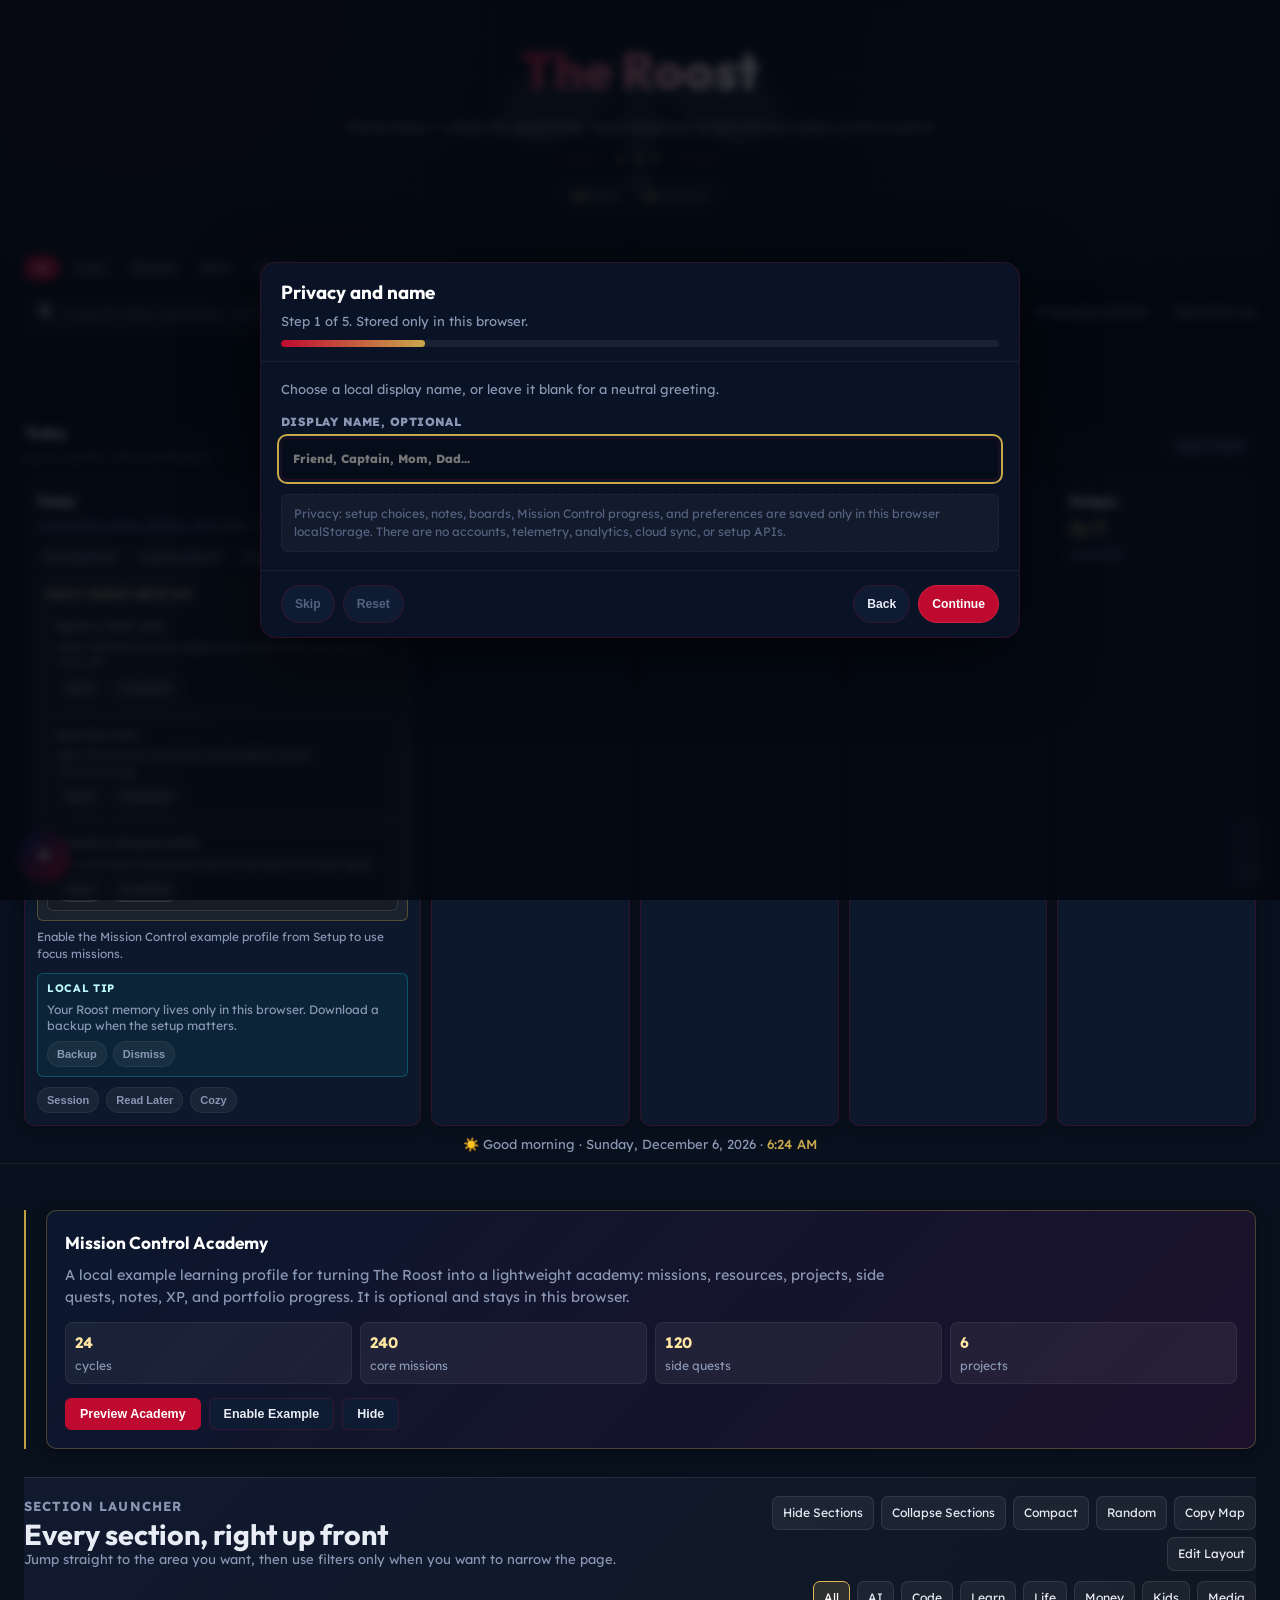
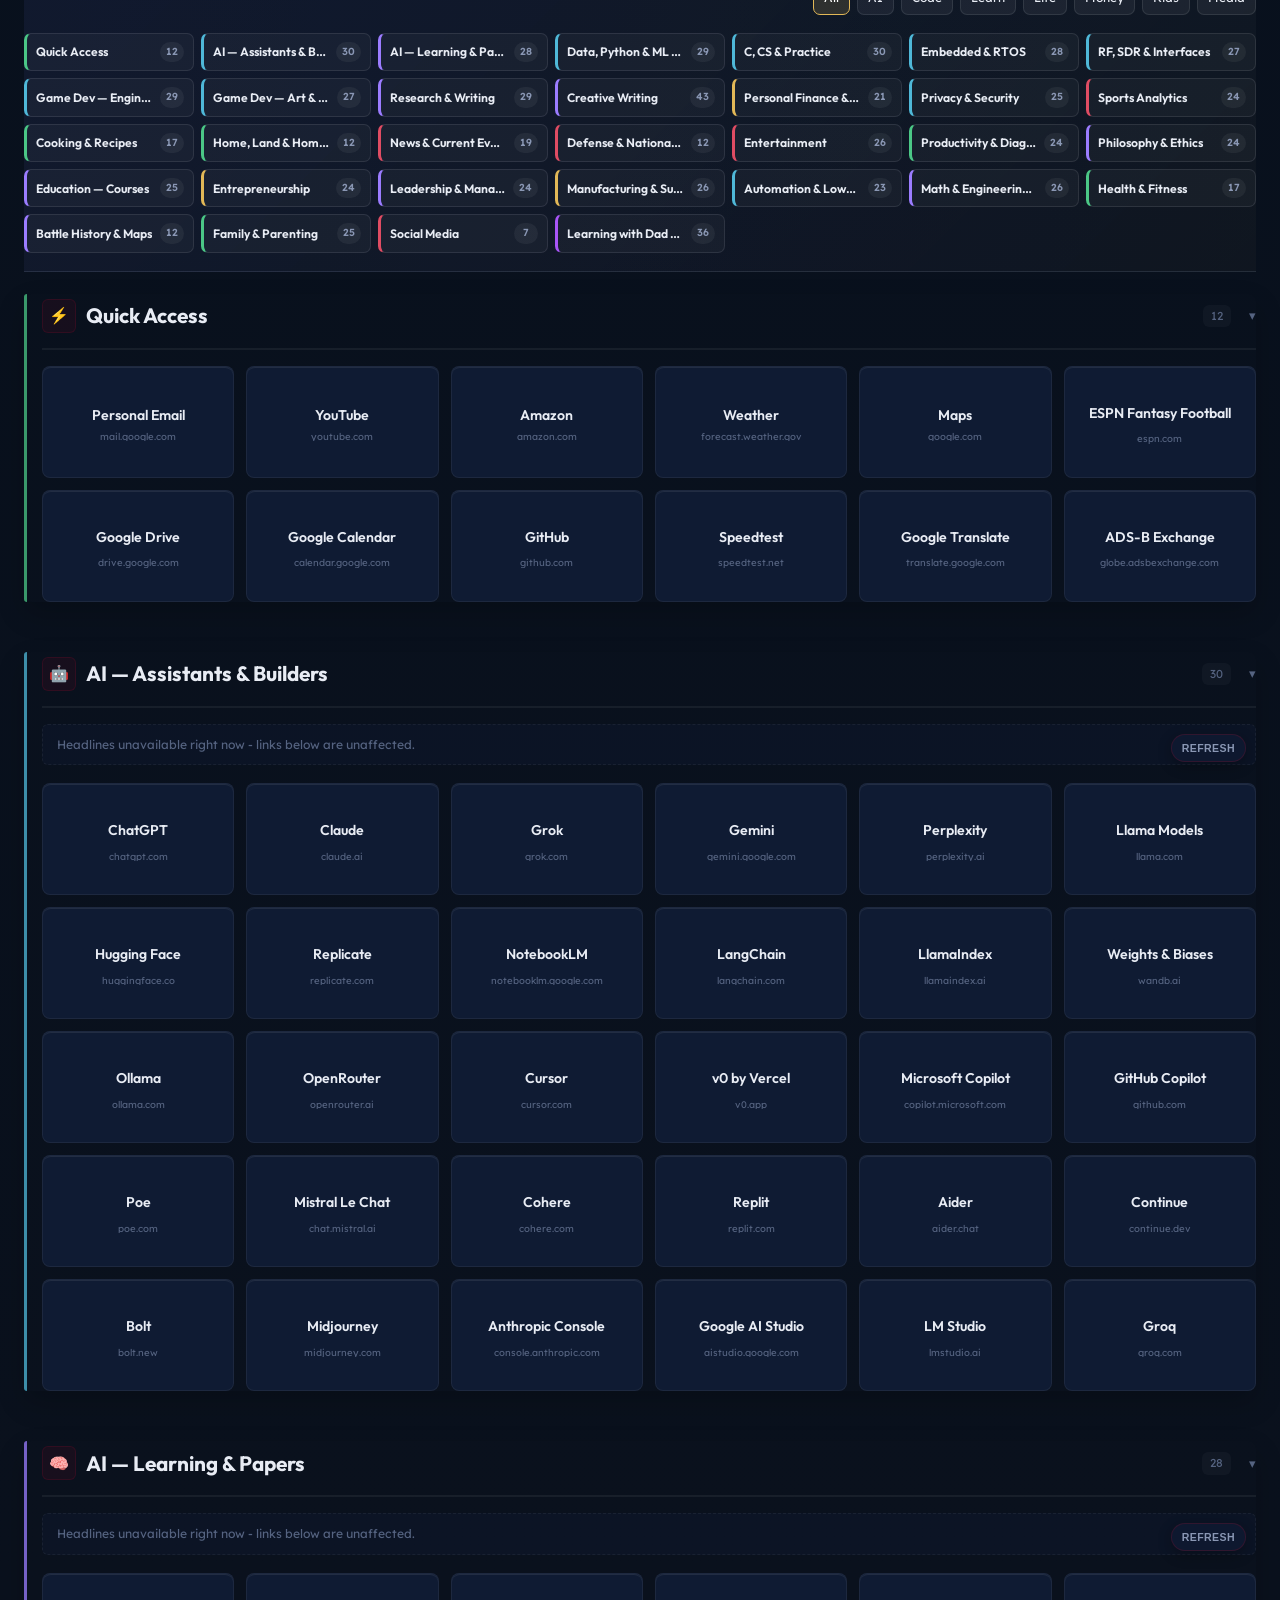
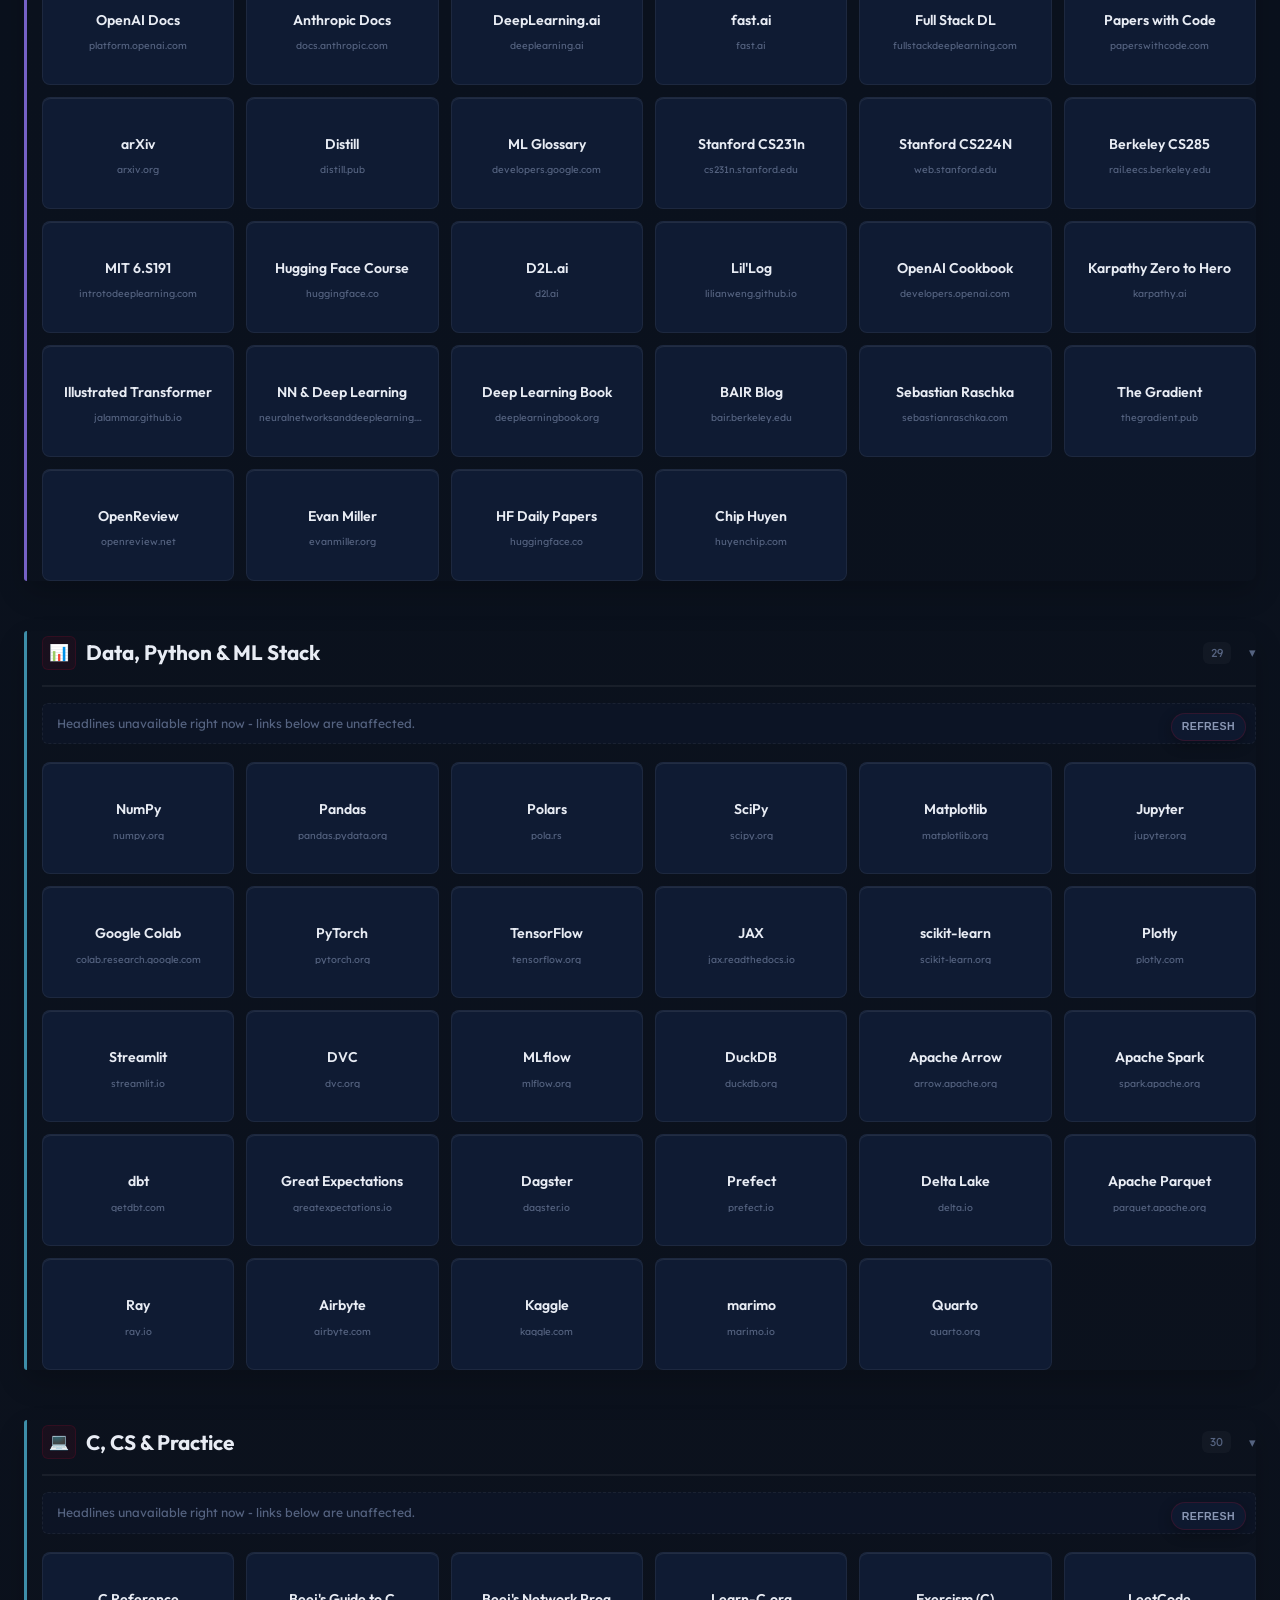
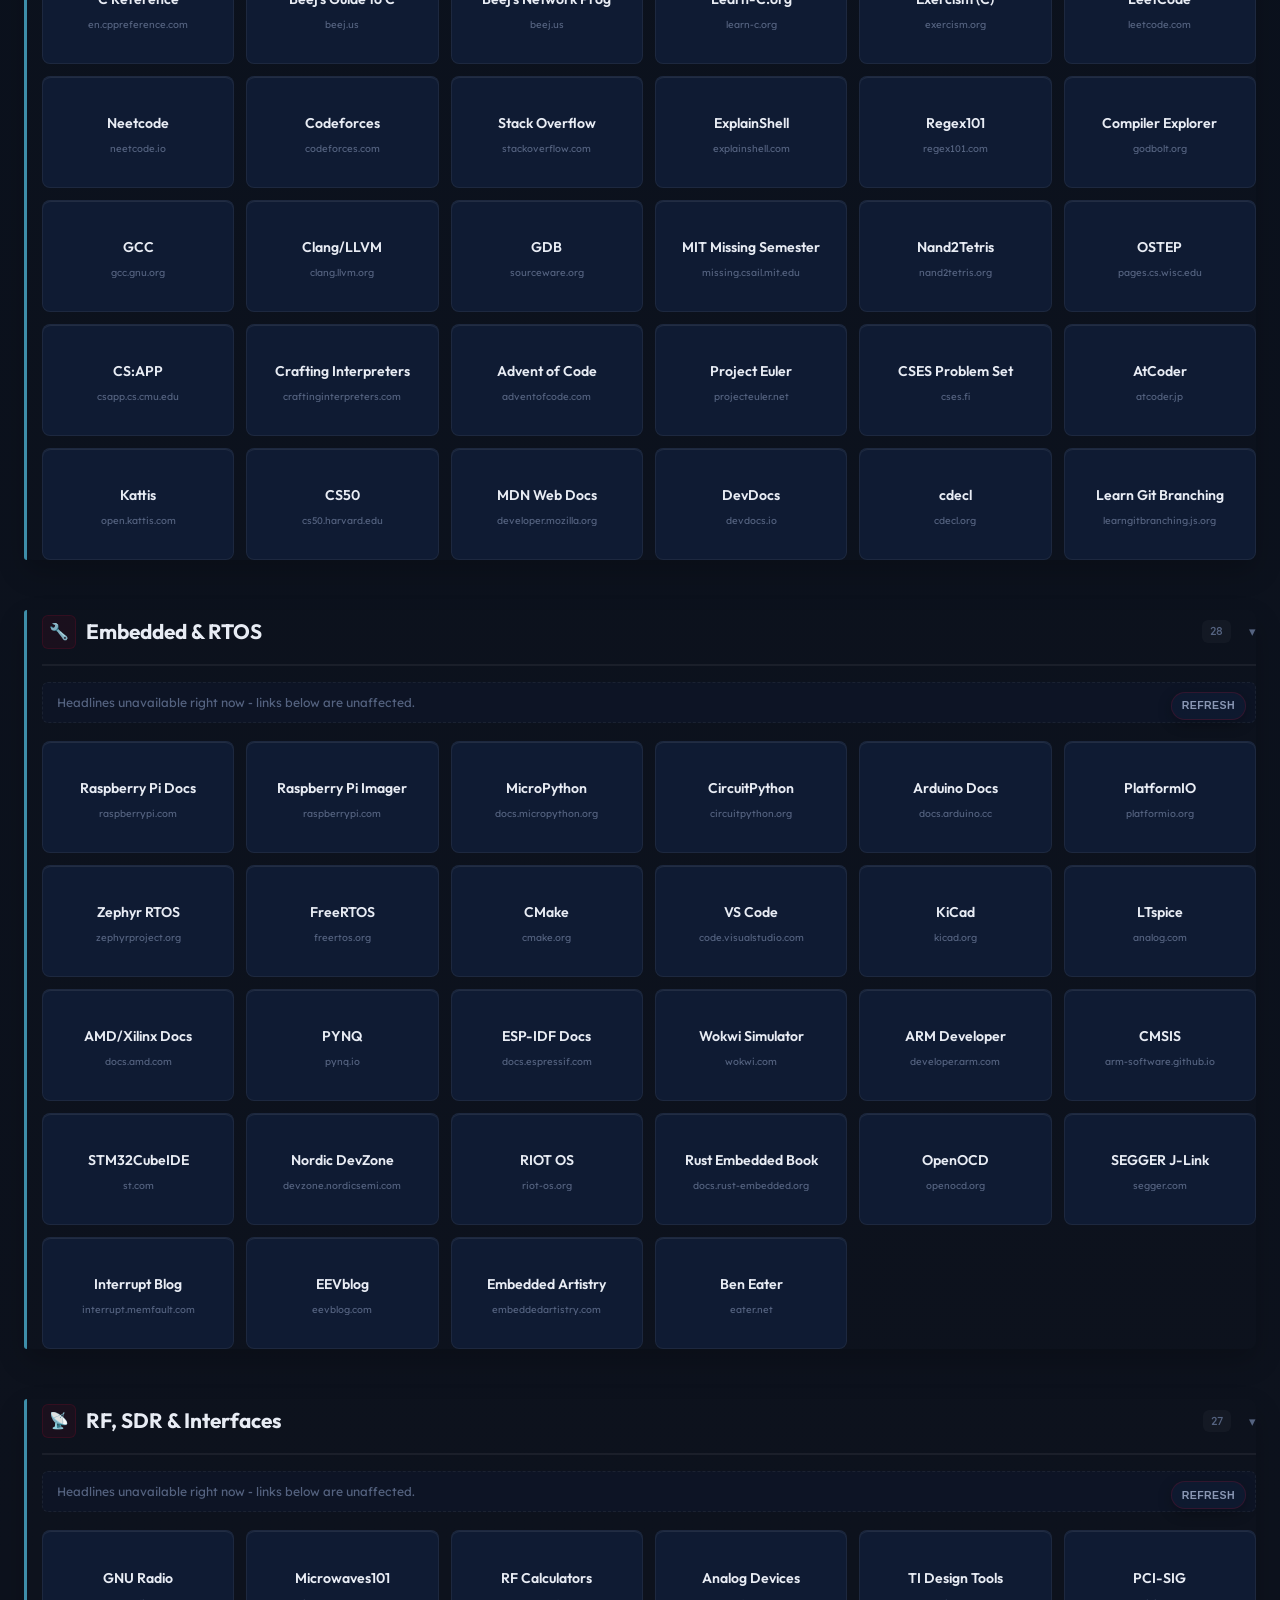
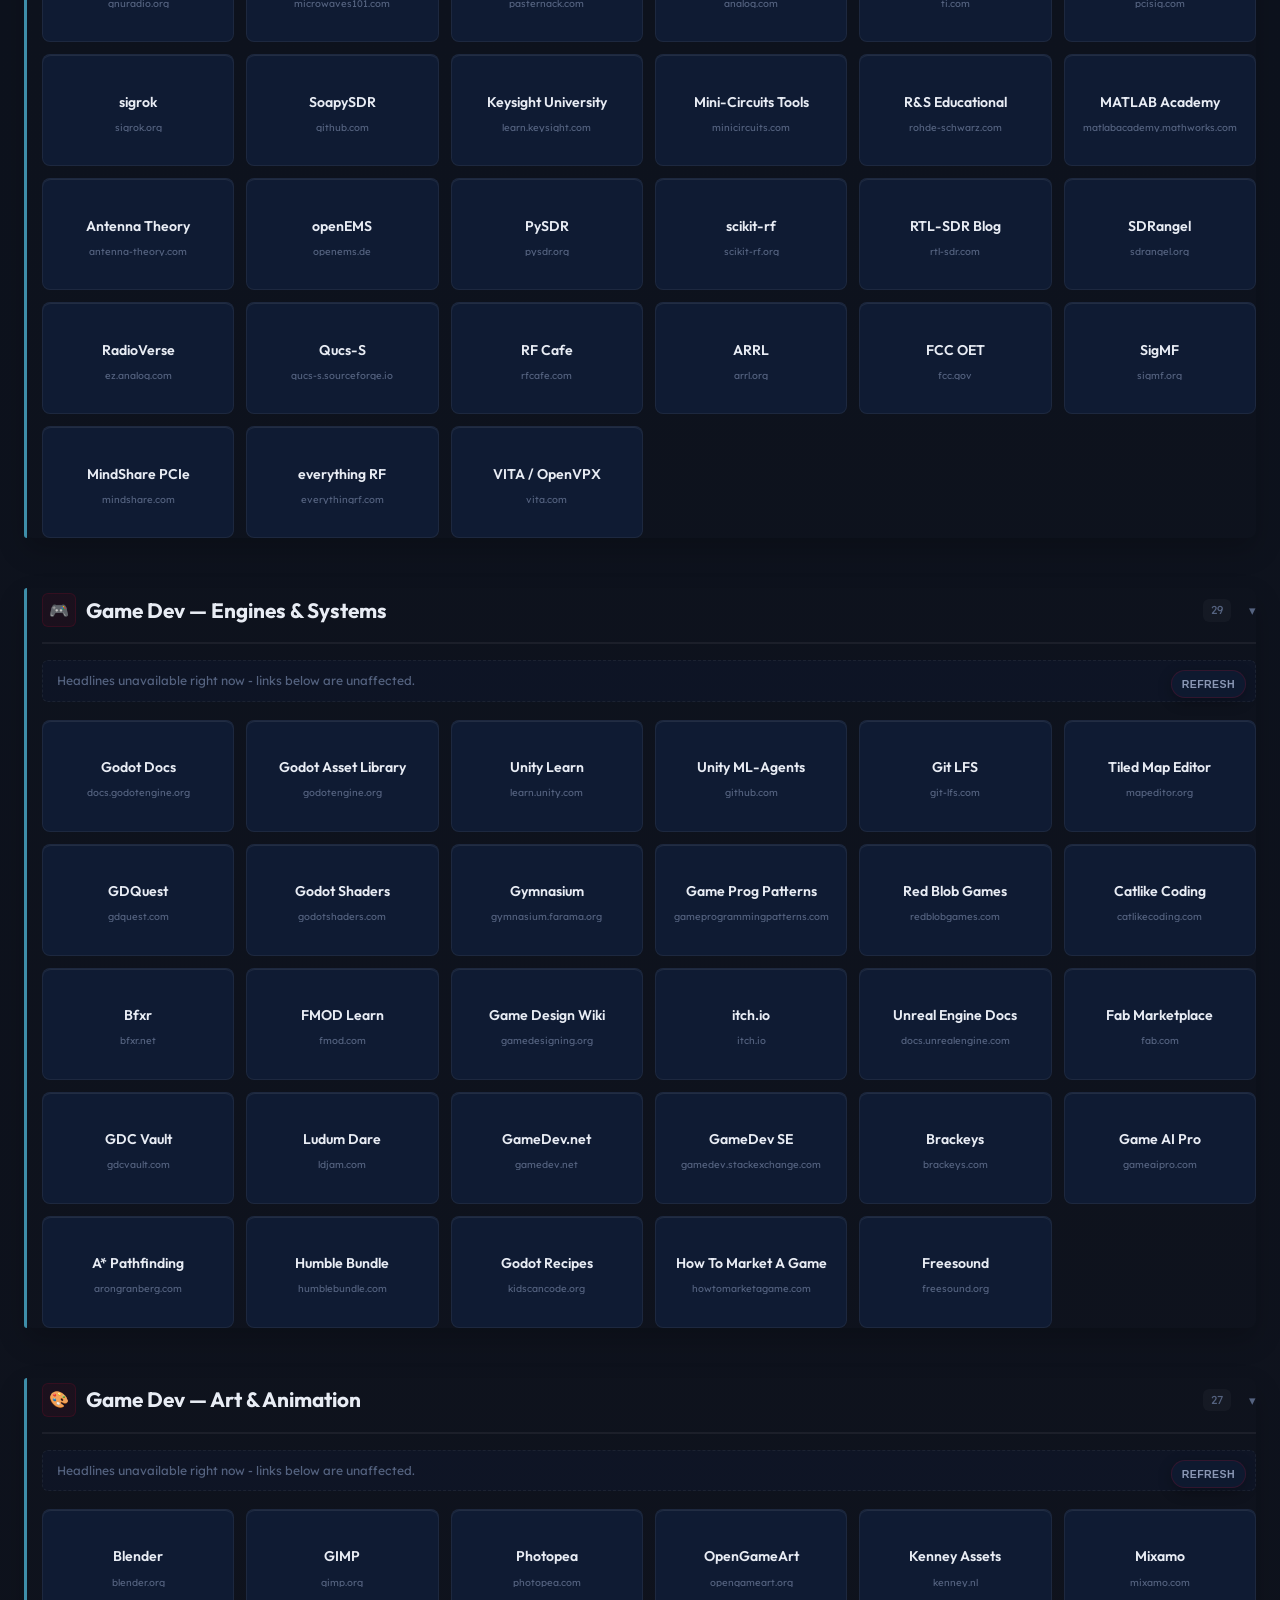
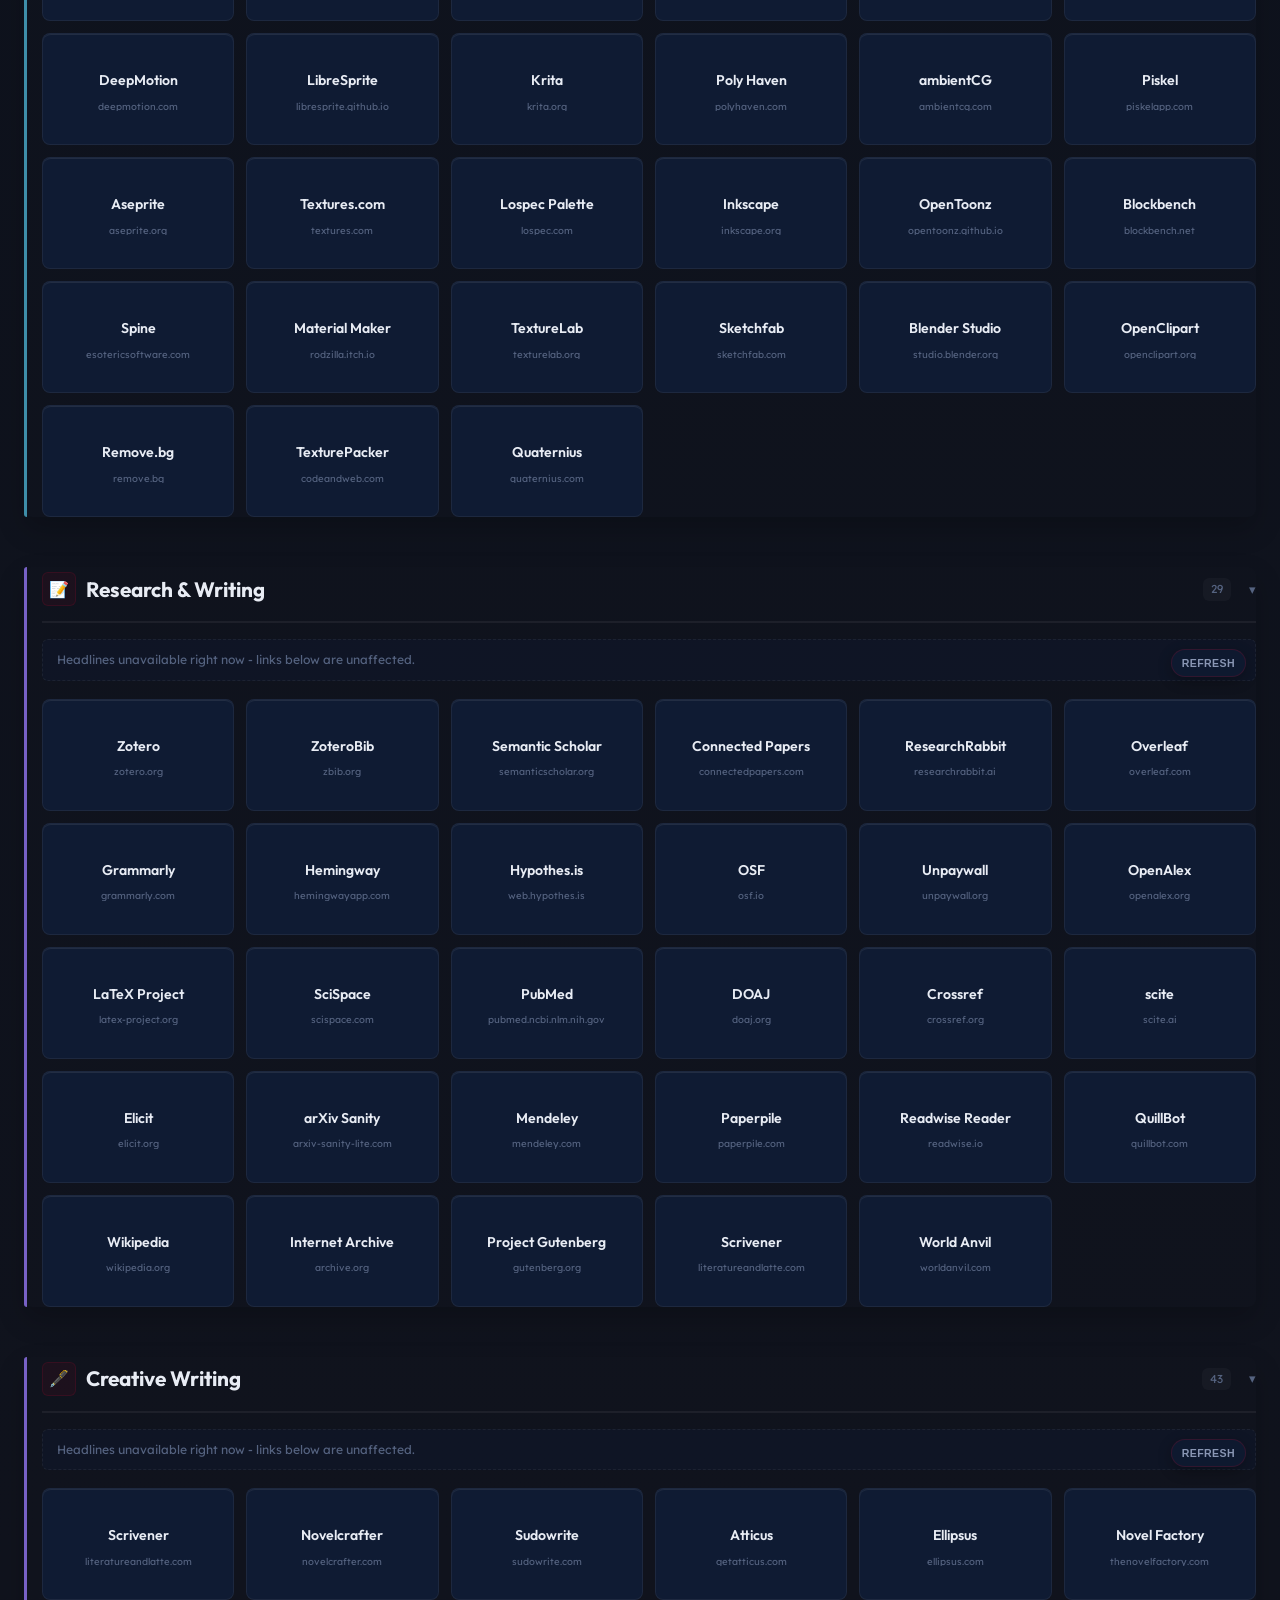
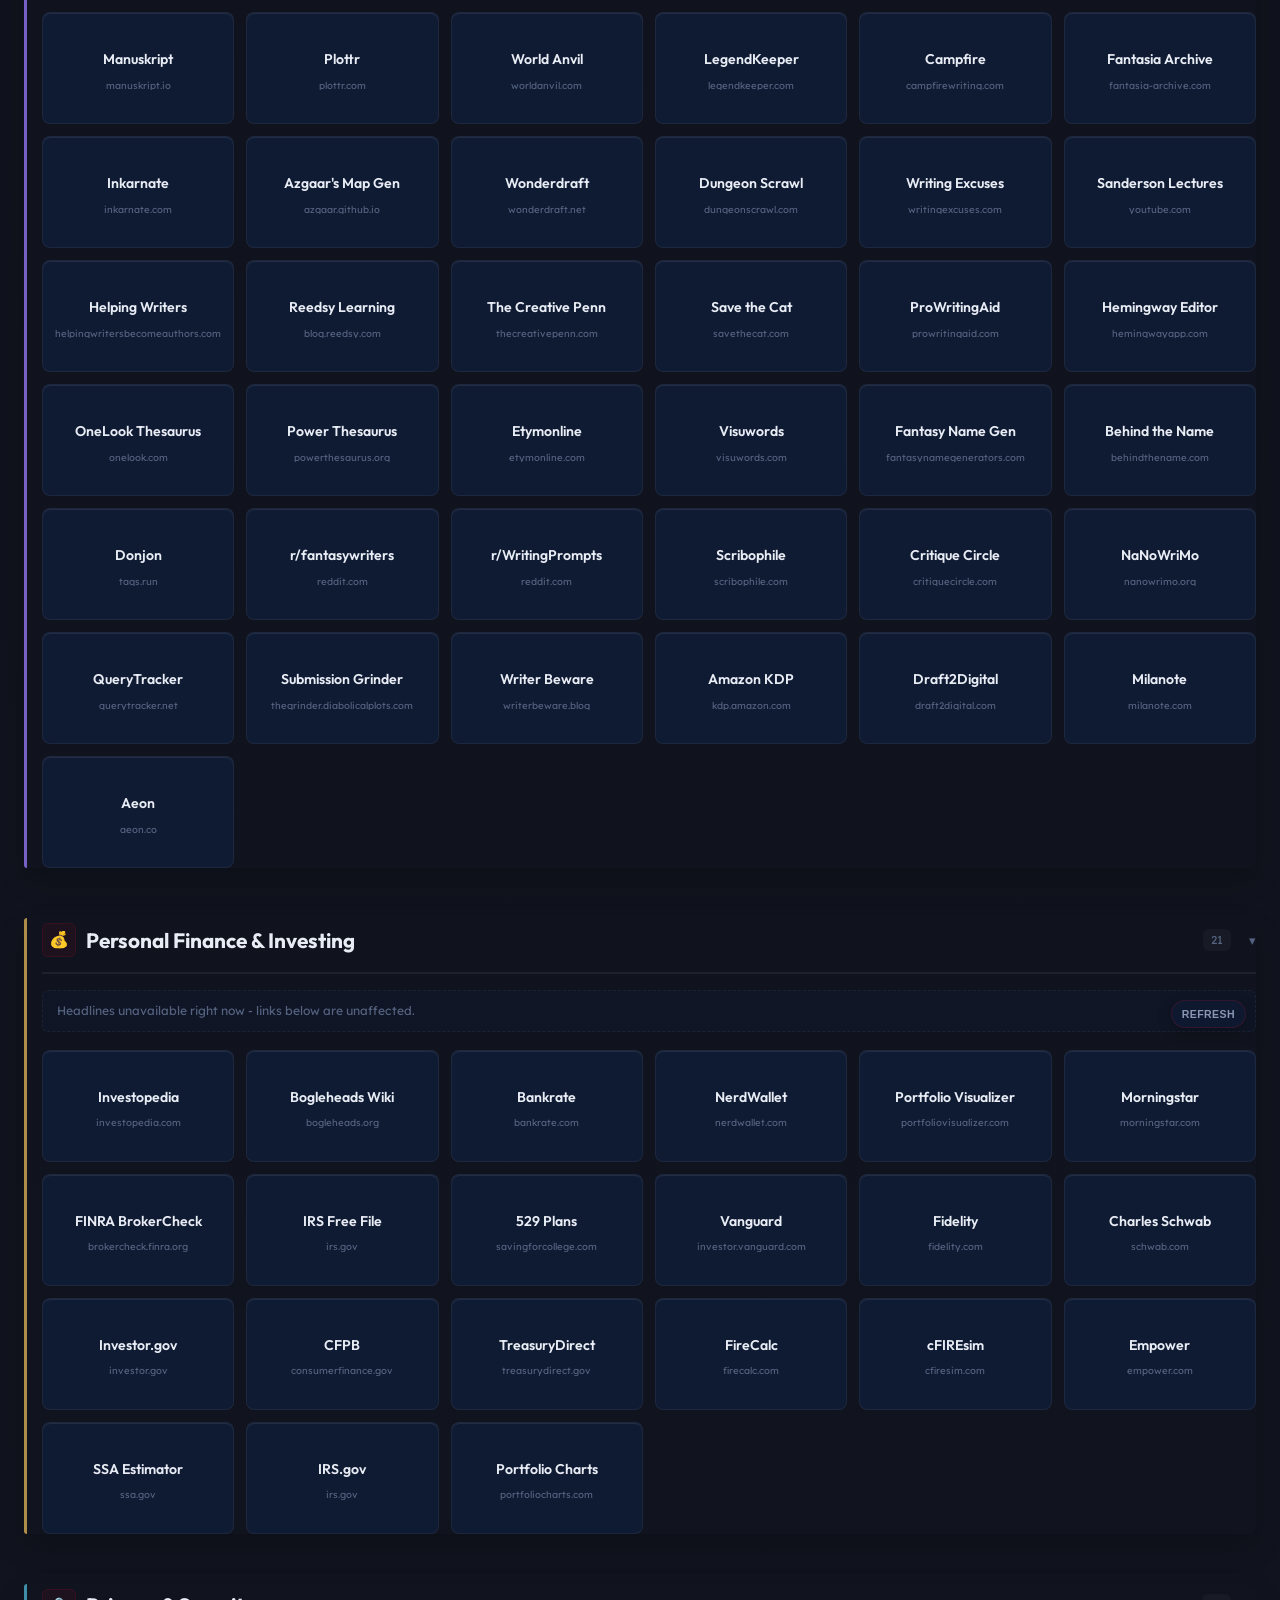
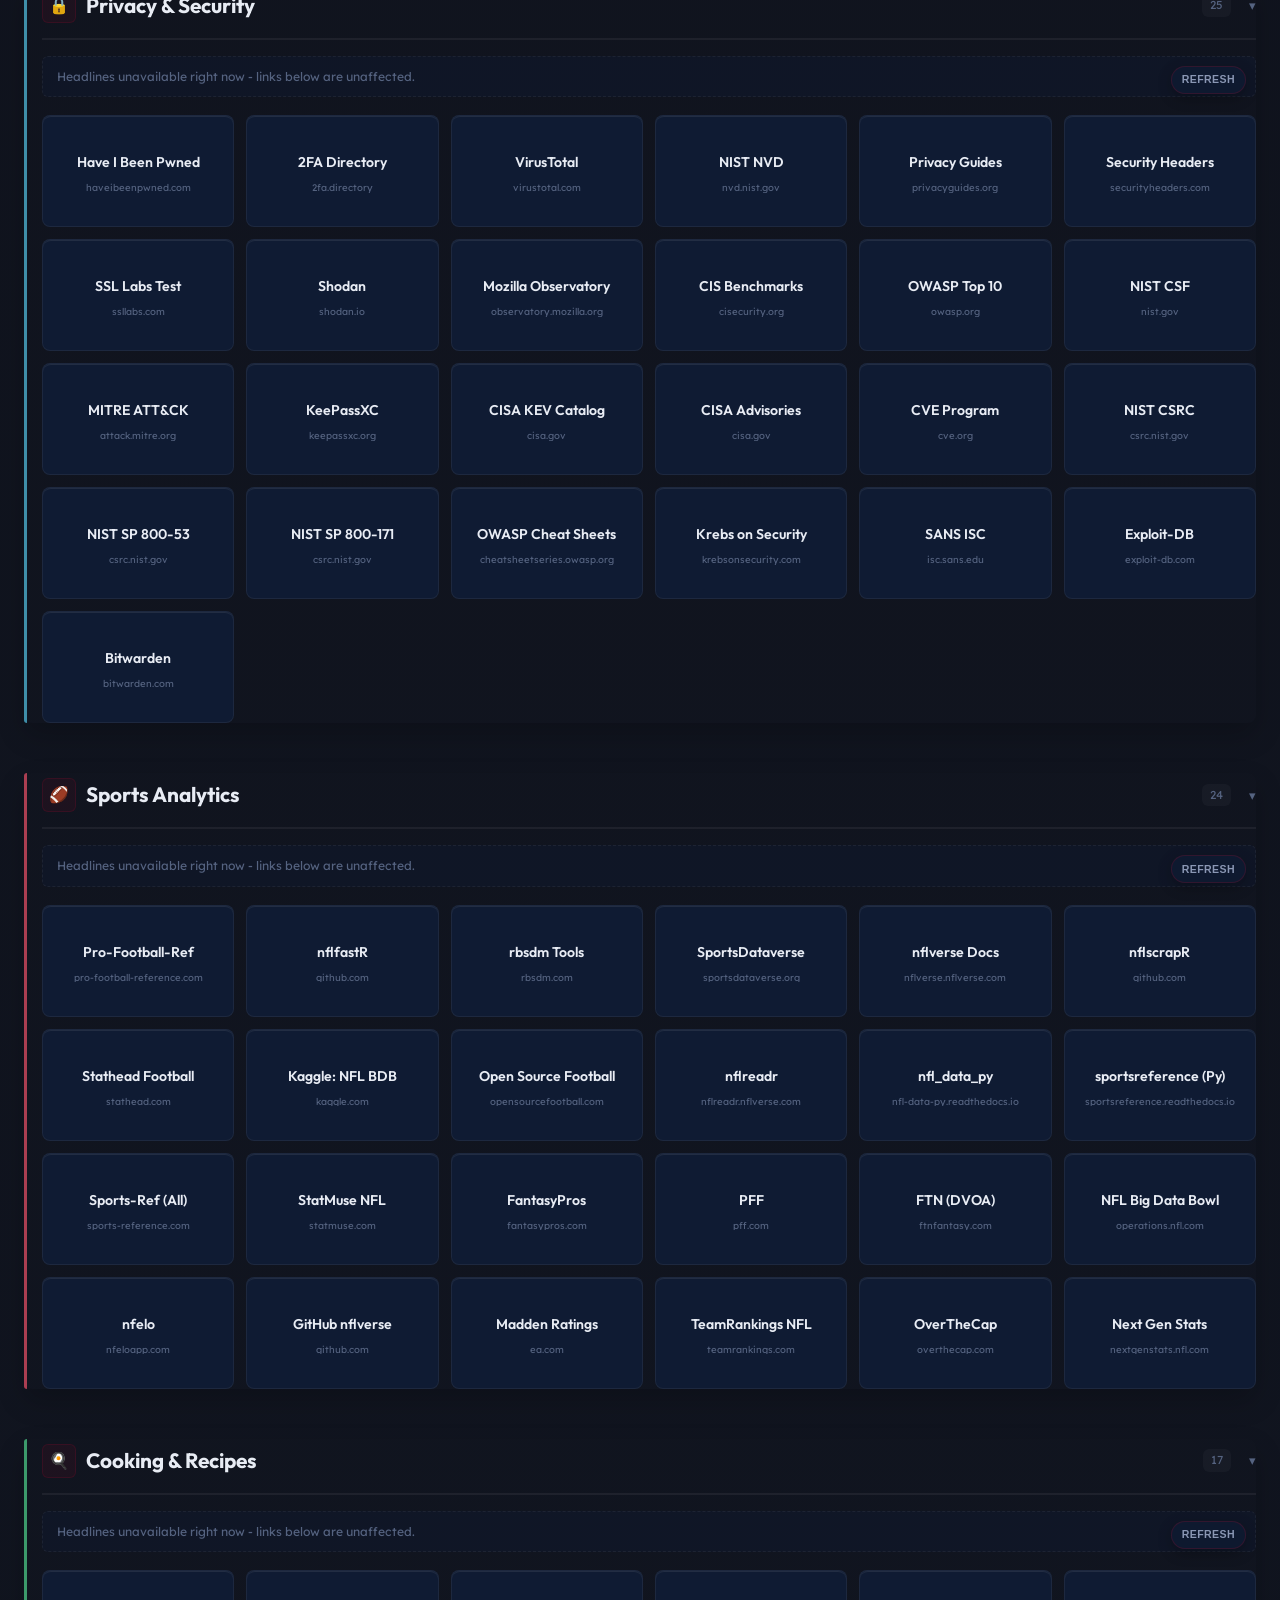
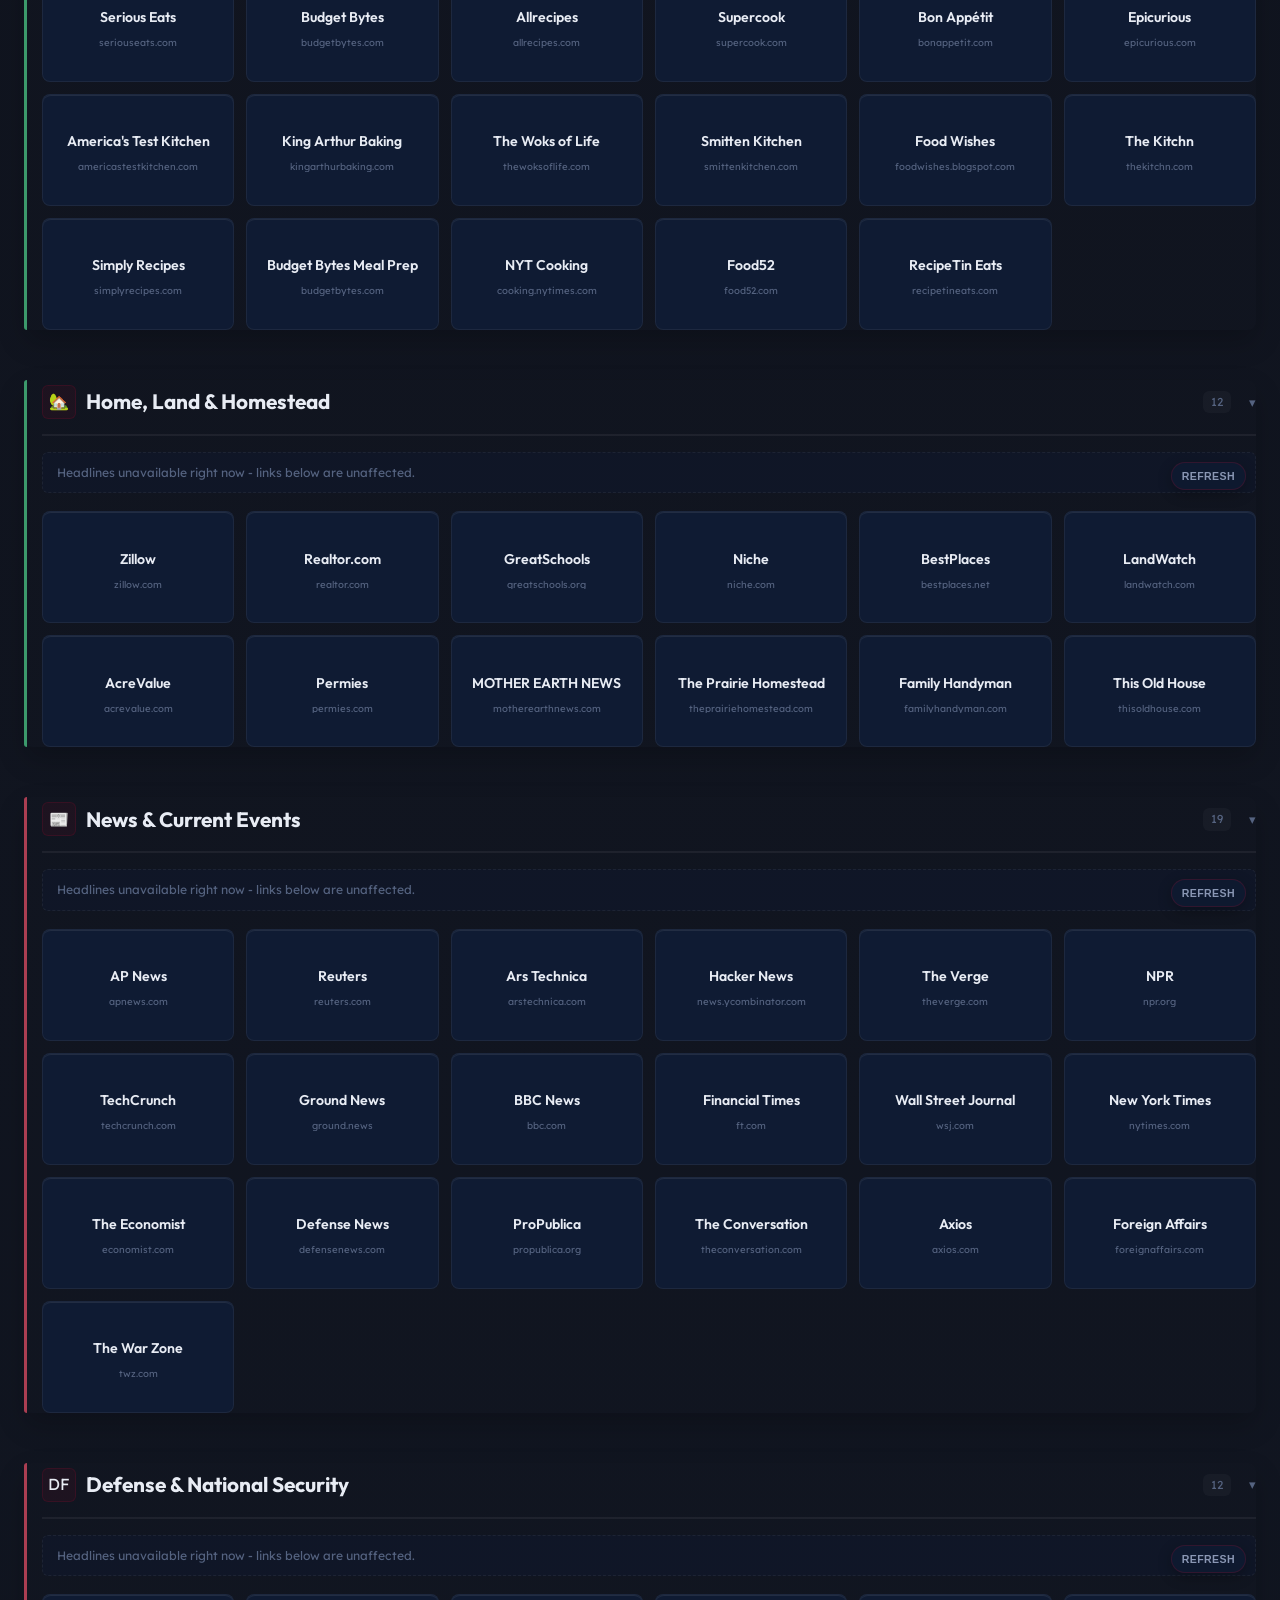
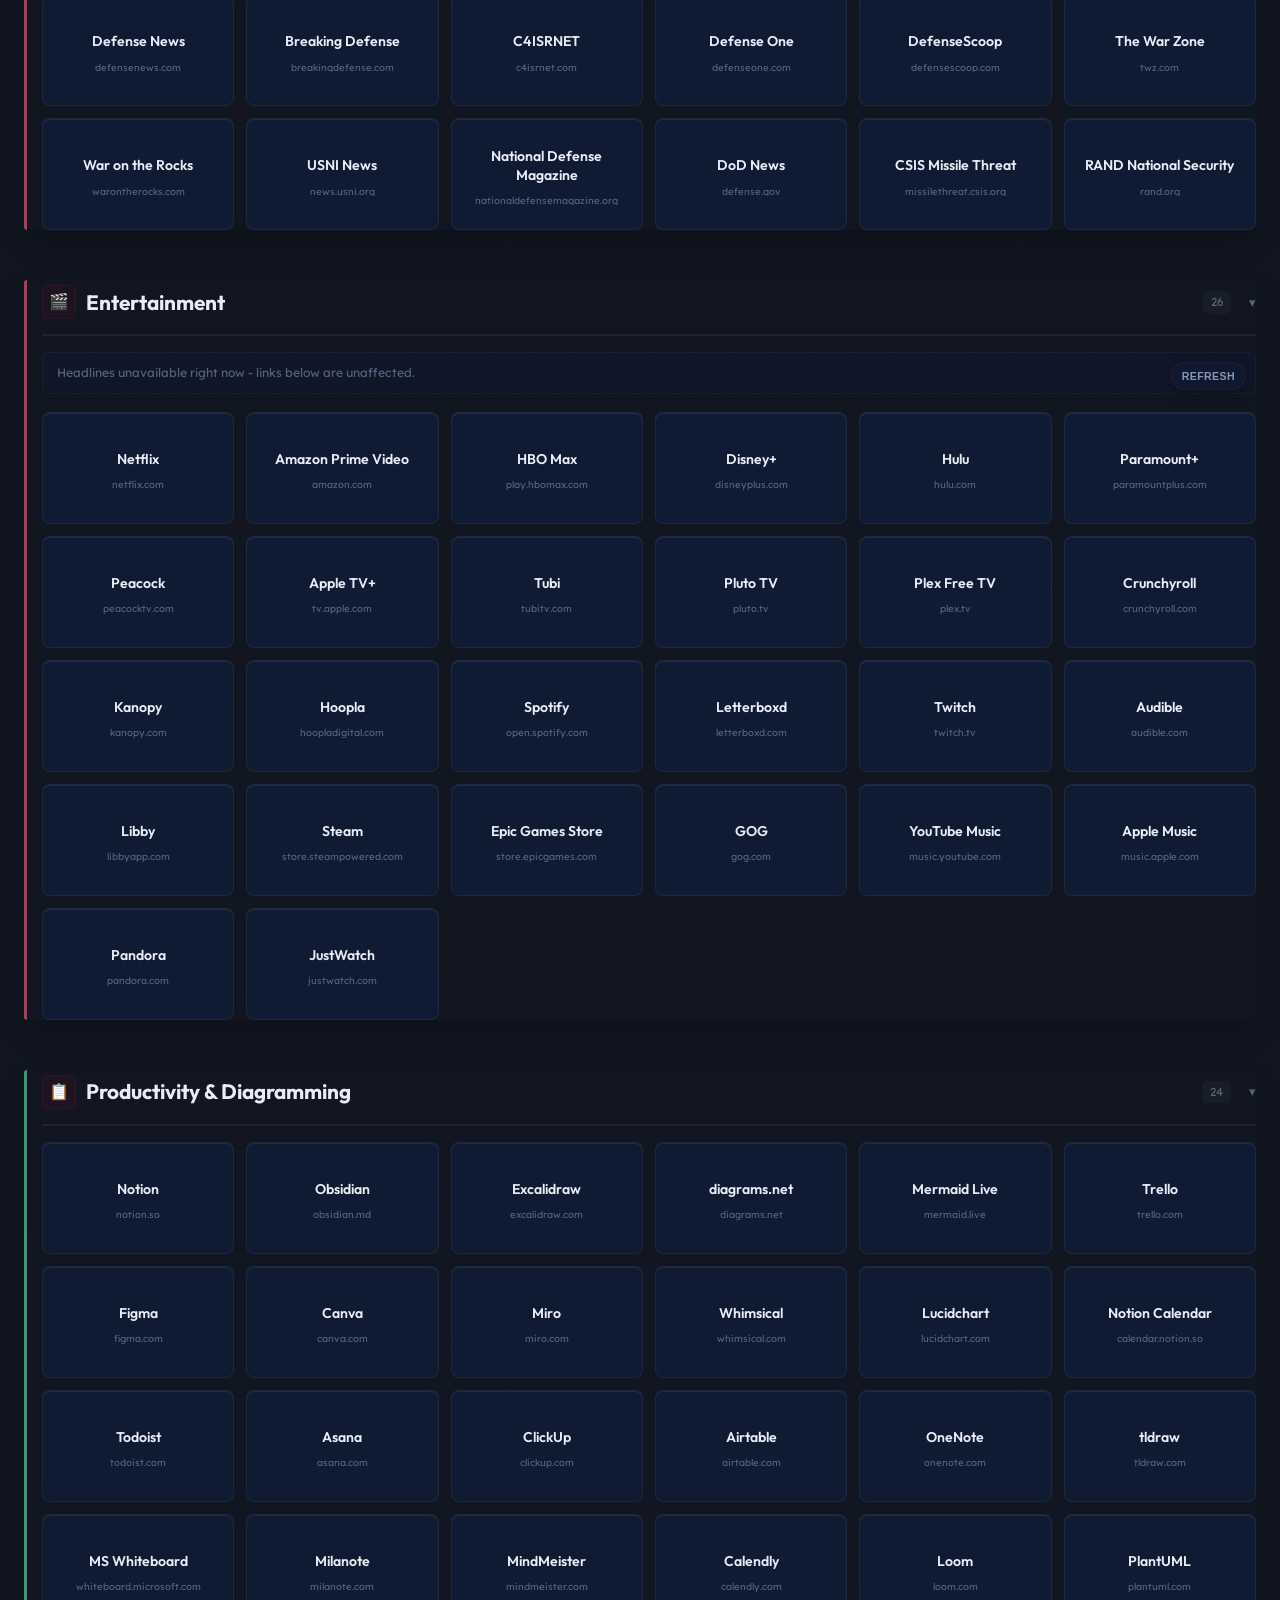
==== commit be2c05b2: "Harden Roost validation checks" ====
--- a/index.html
+++ b/index.html
@@ -11219,6 +11219,7 @@
       else if (ch === "\n") { row.push(value); rows.push(row); row = []; value = ""; }
       else if (ch !== "\r") value += ch;
     }
+    if (quoted) throw new Error("Malformed CSV quote.");
     row.push(value);
     rows.push(row);
     return rows.filter(function (r) { return r.some(function (c) { return String(c || "").trim(); }); });
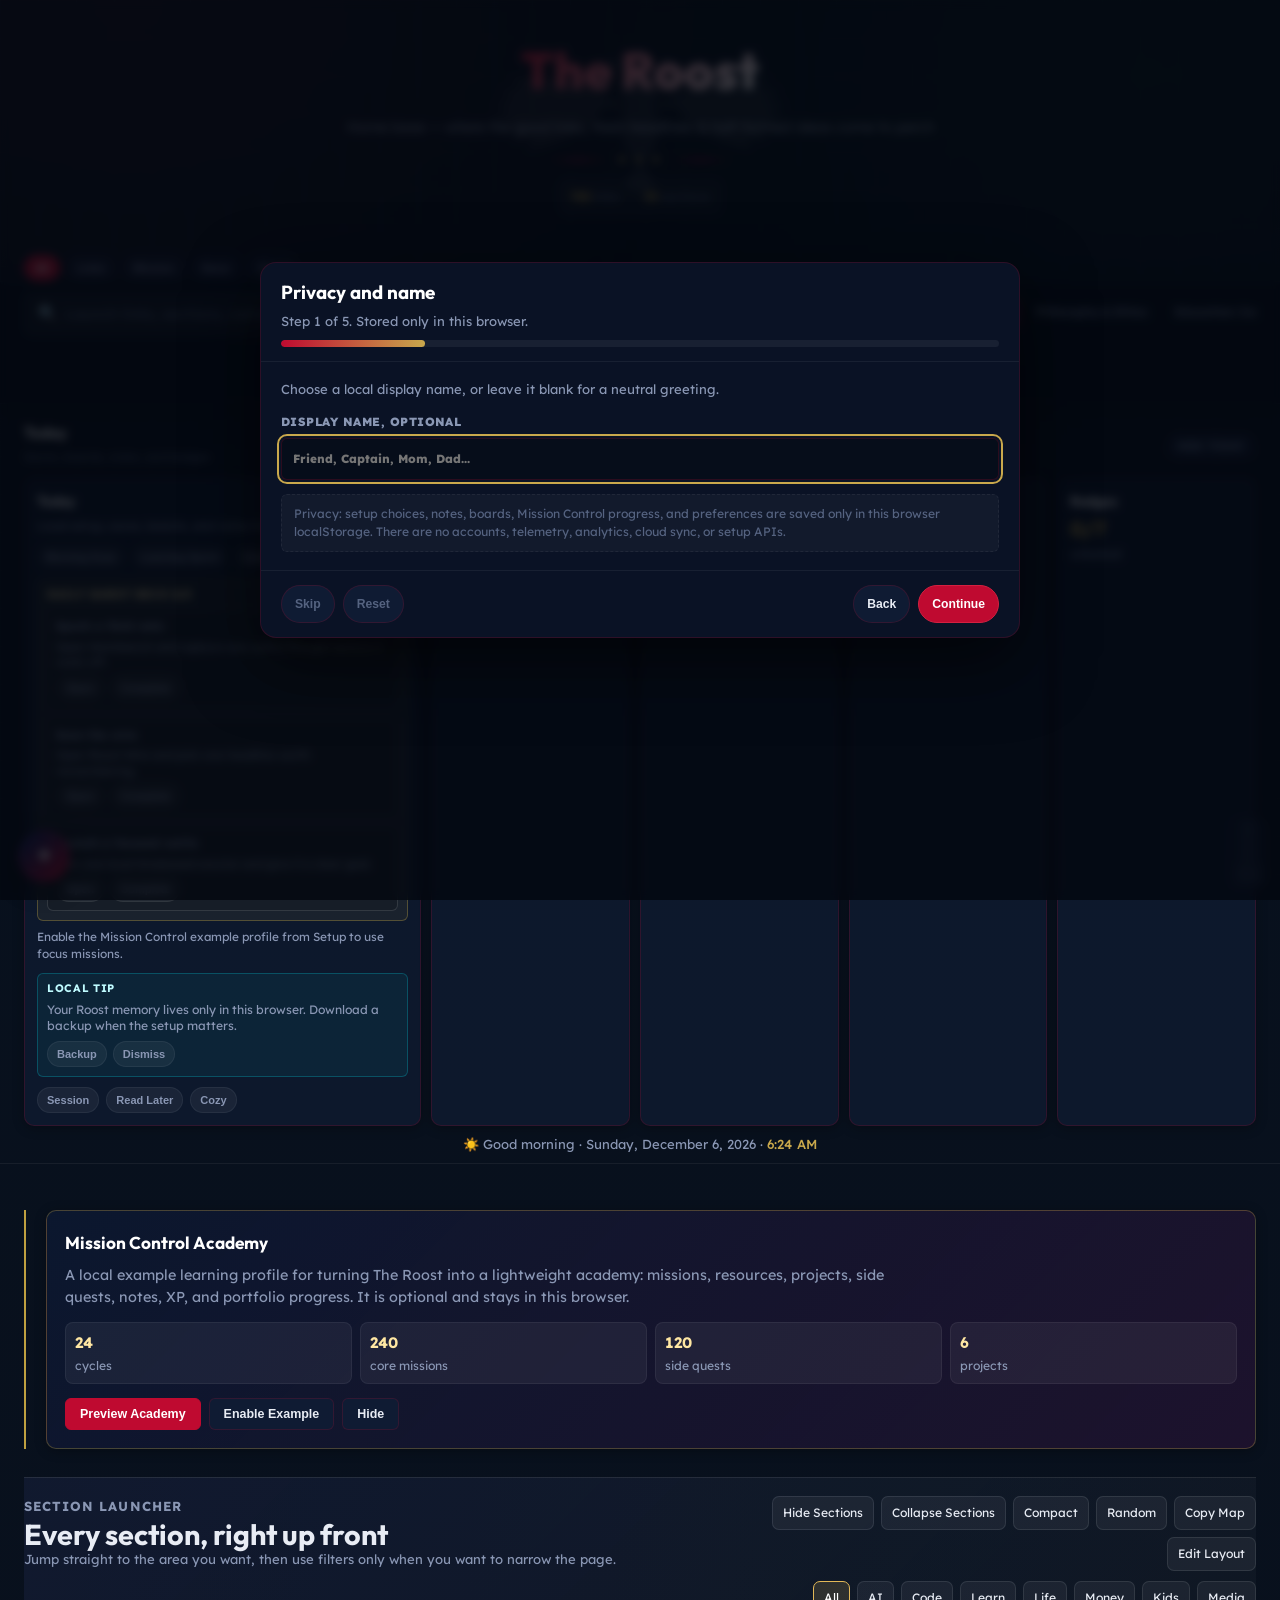
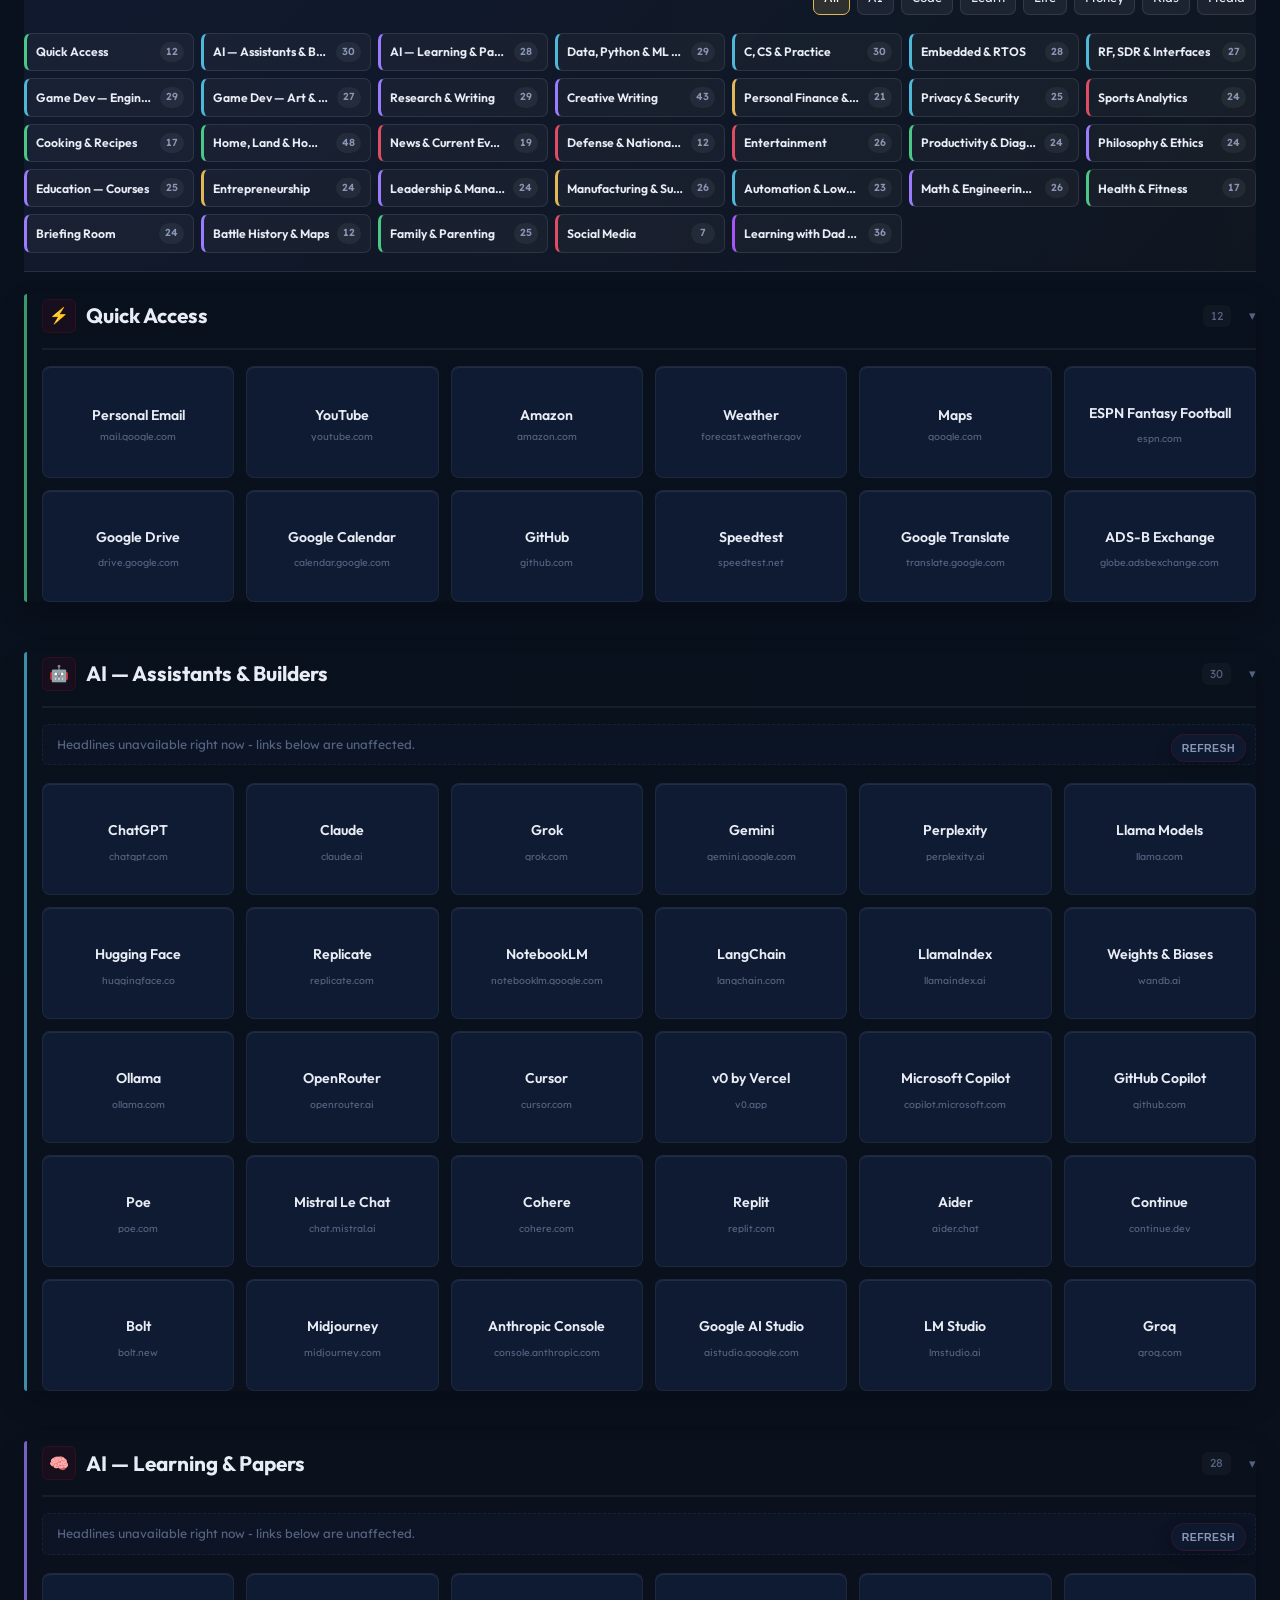
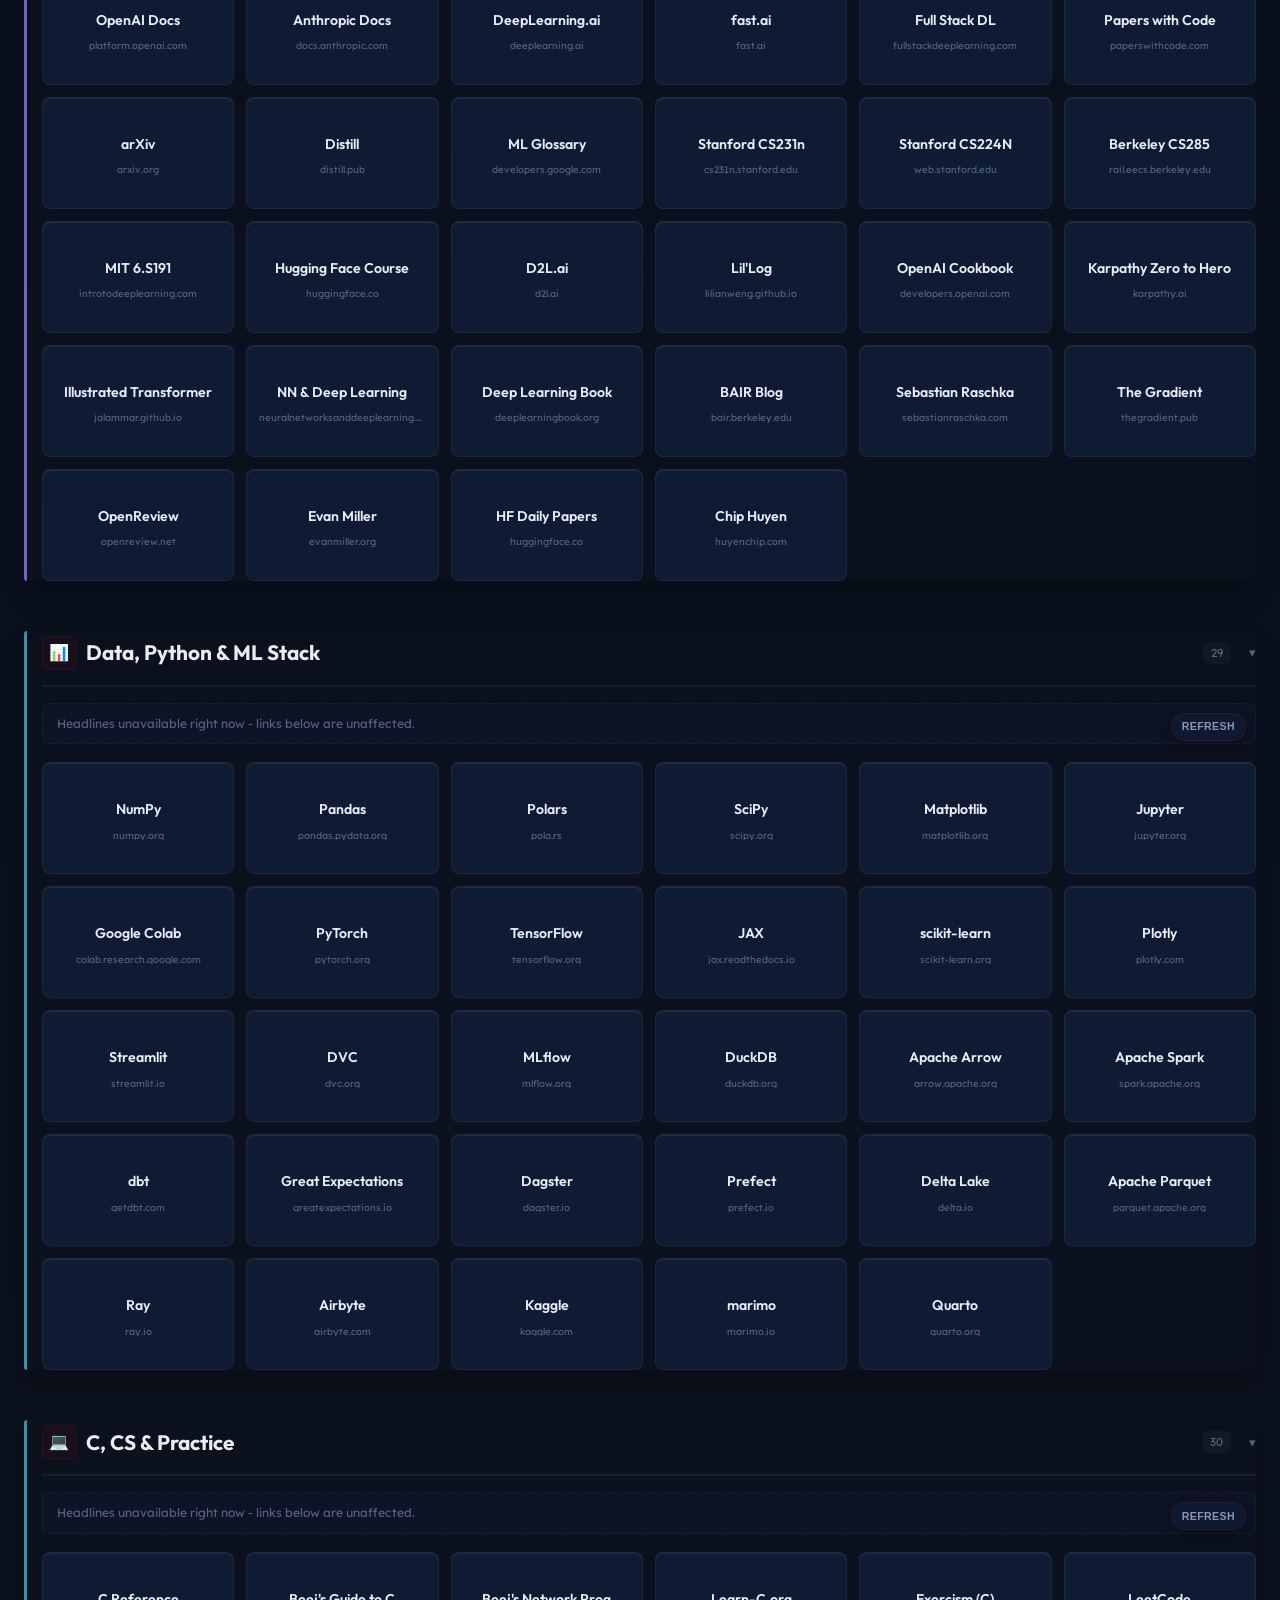
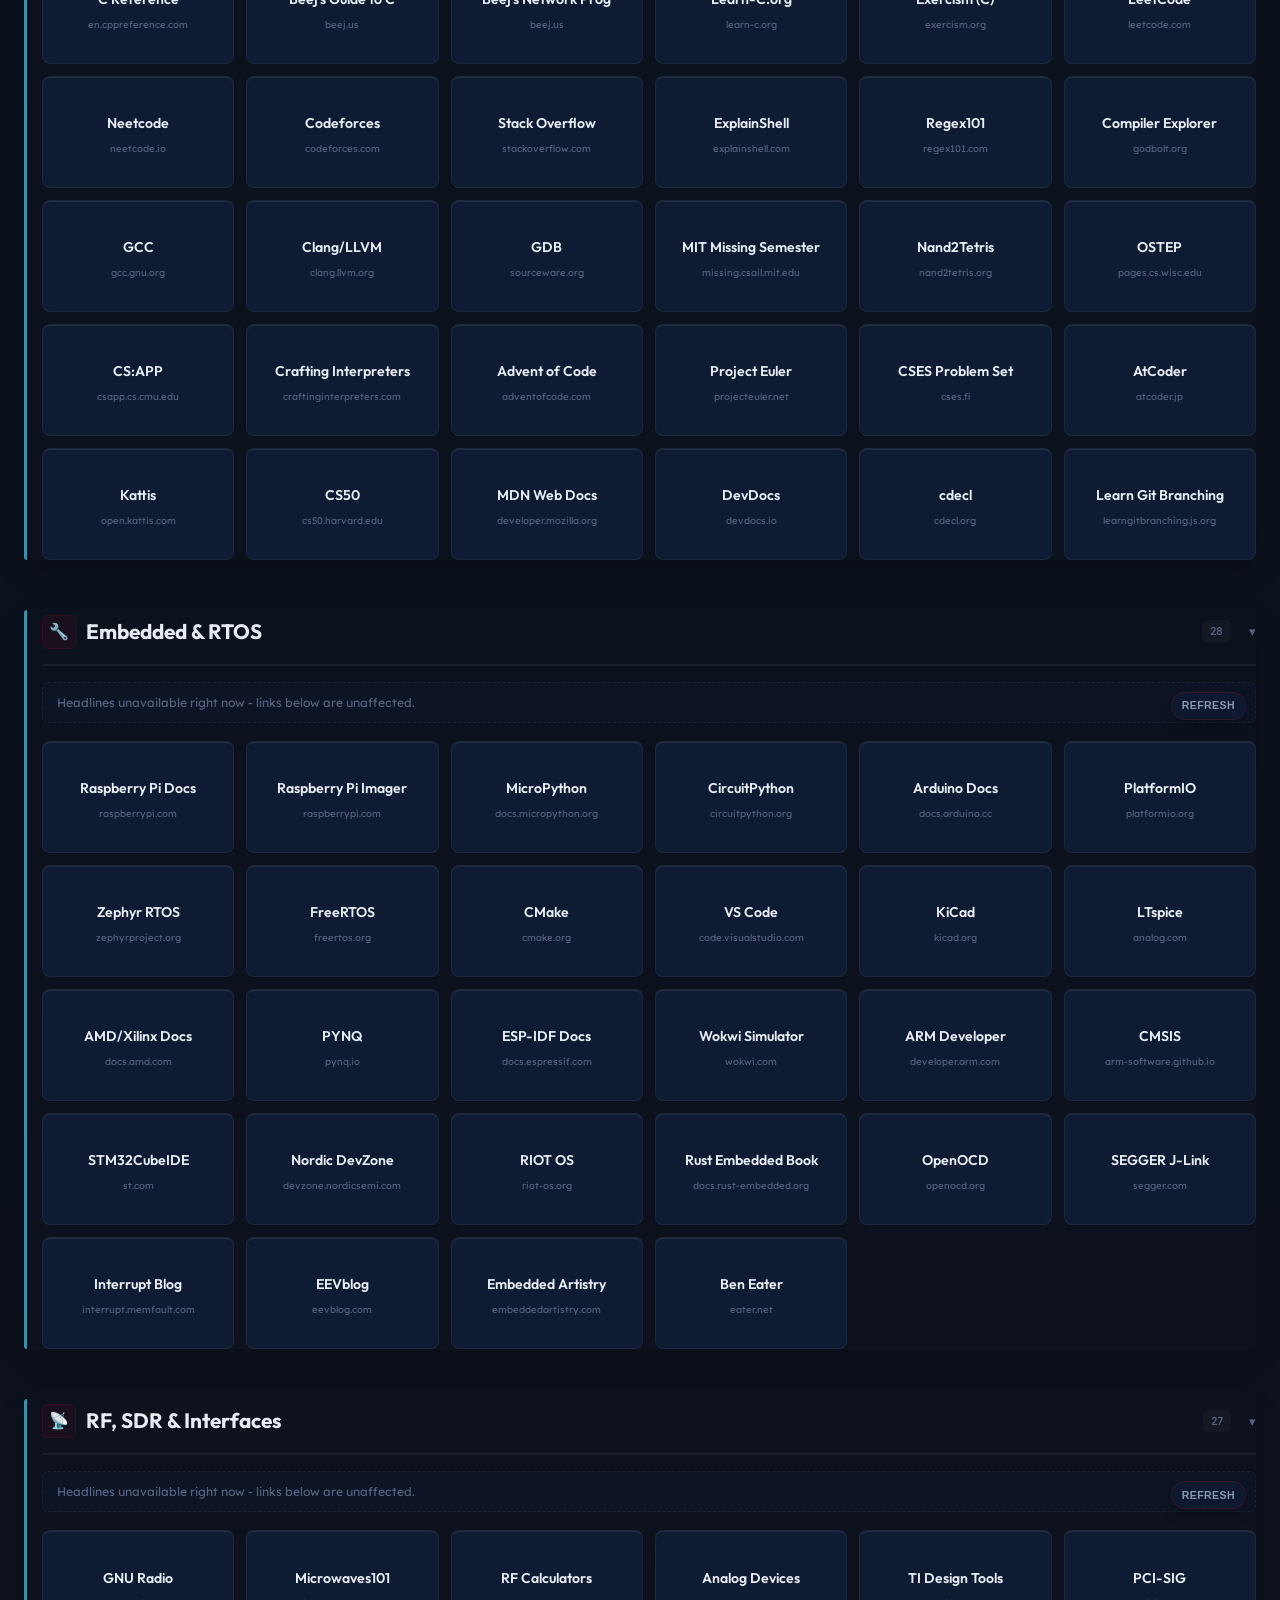
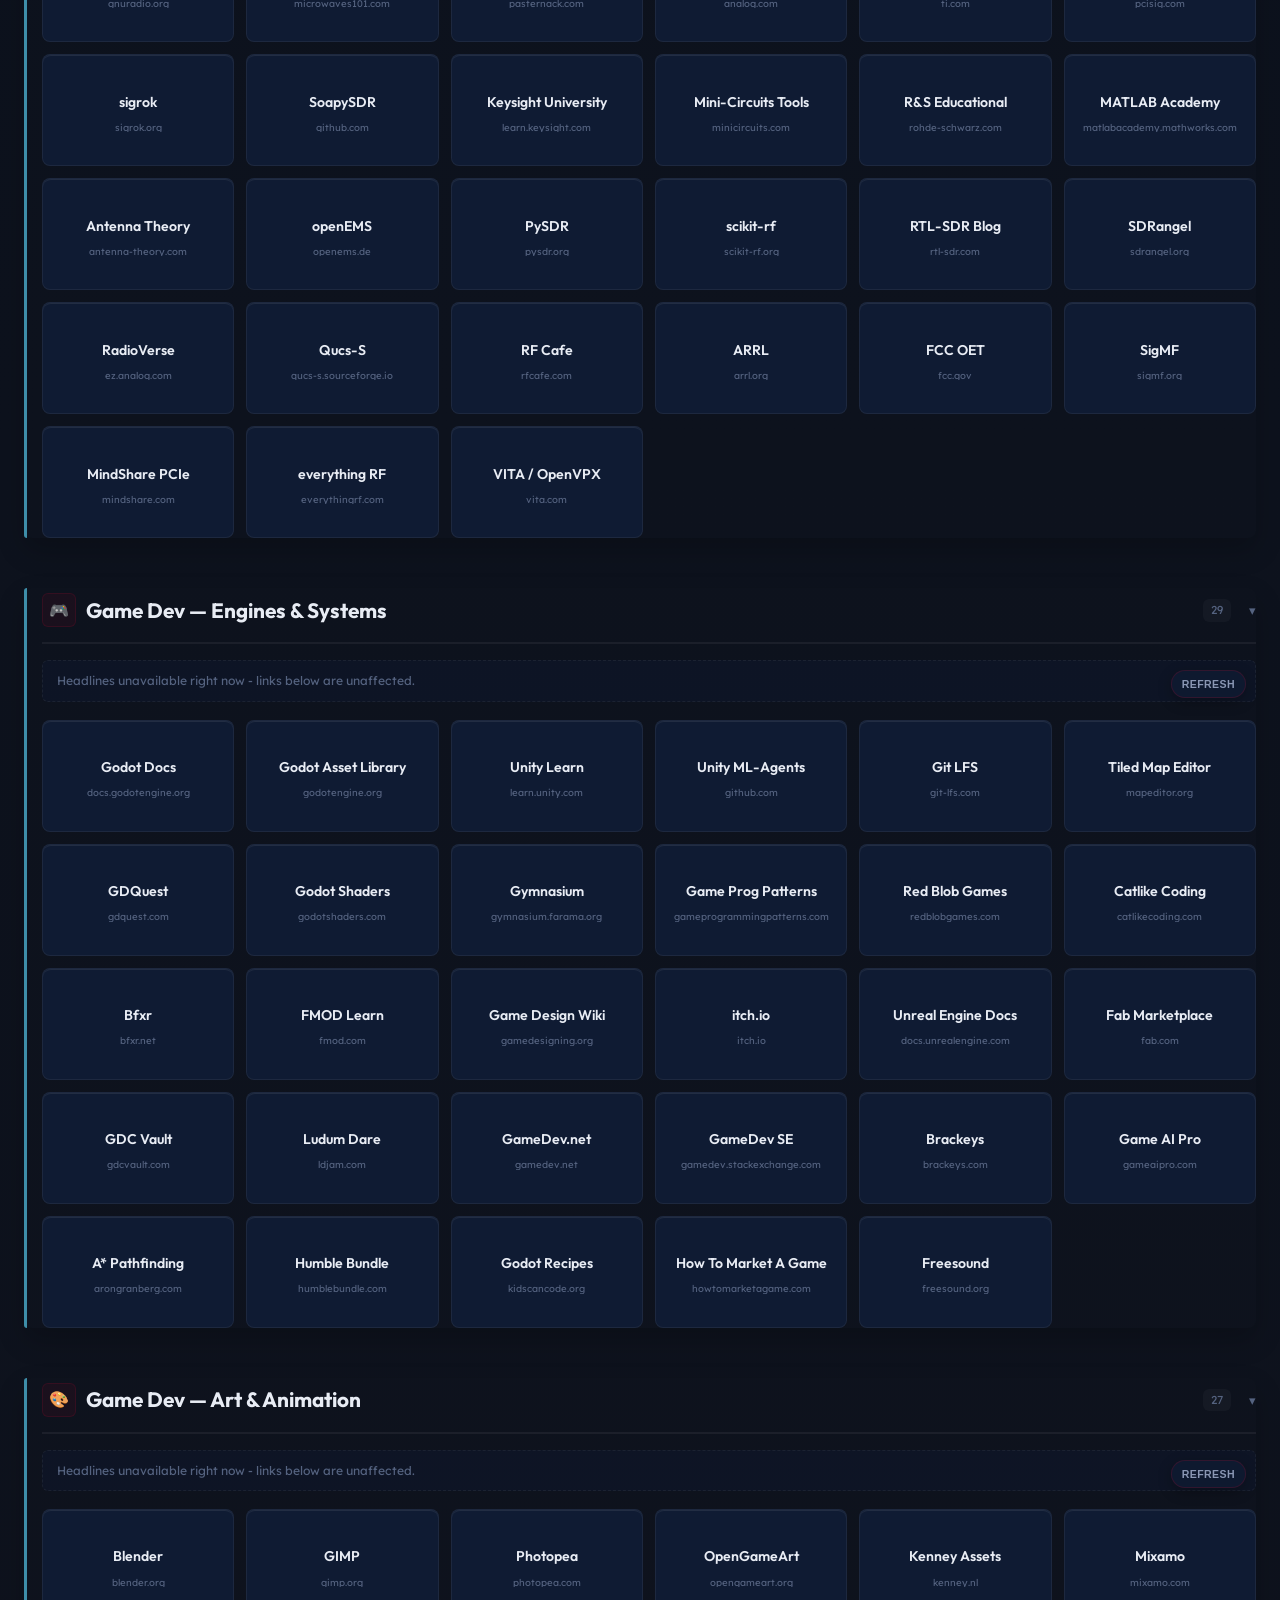
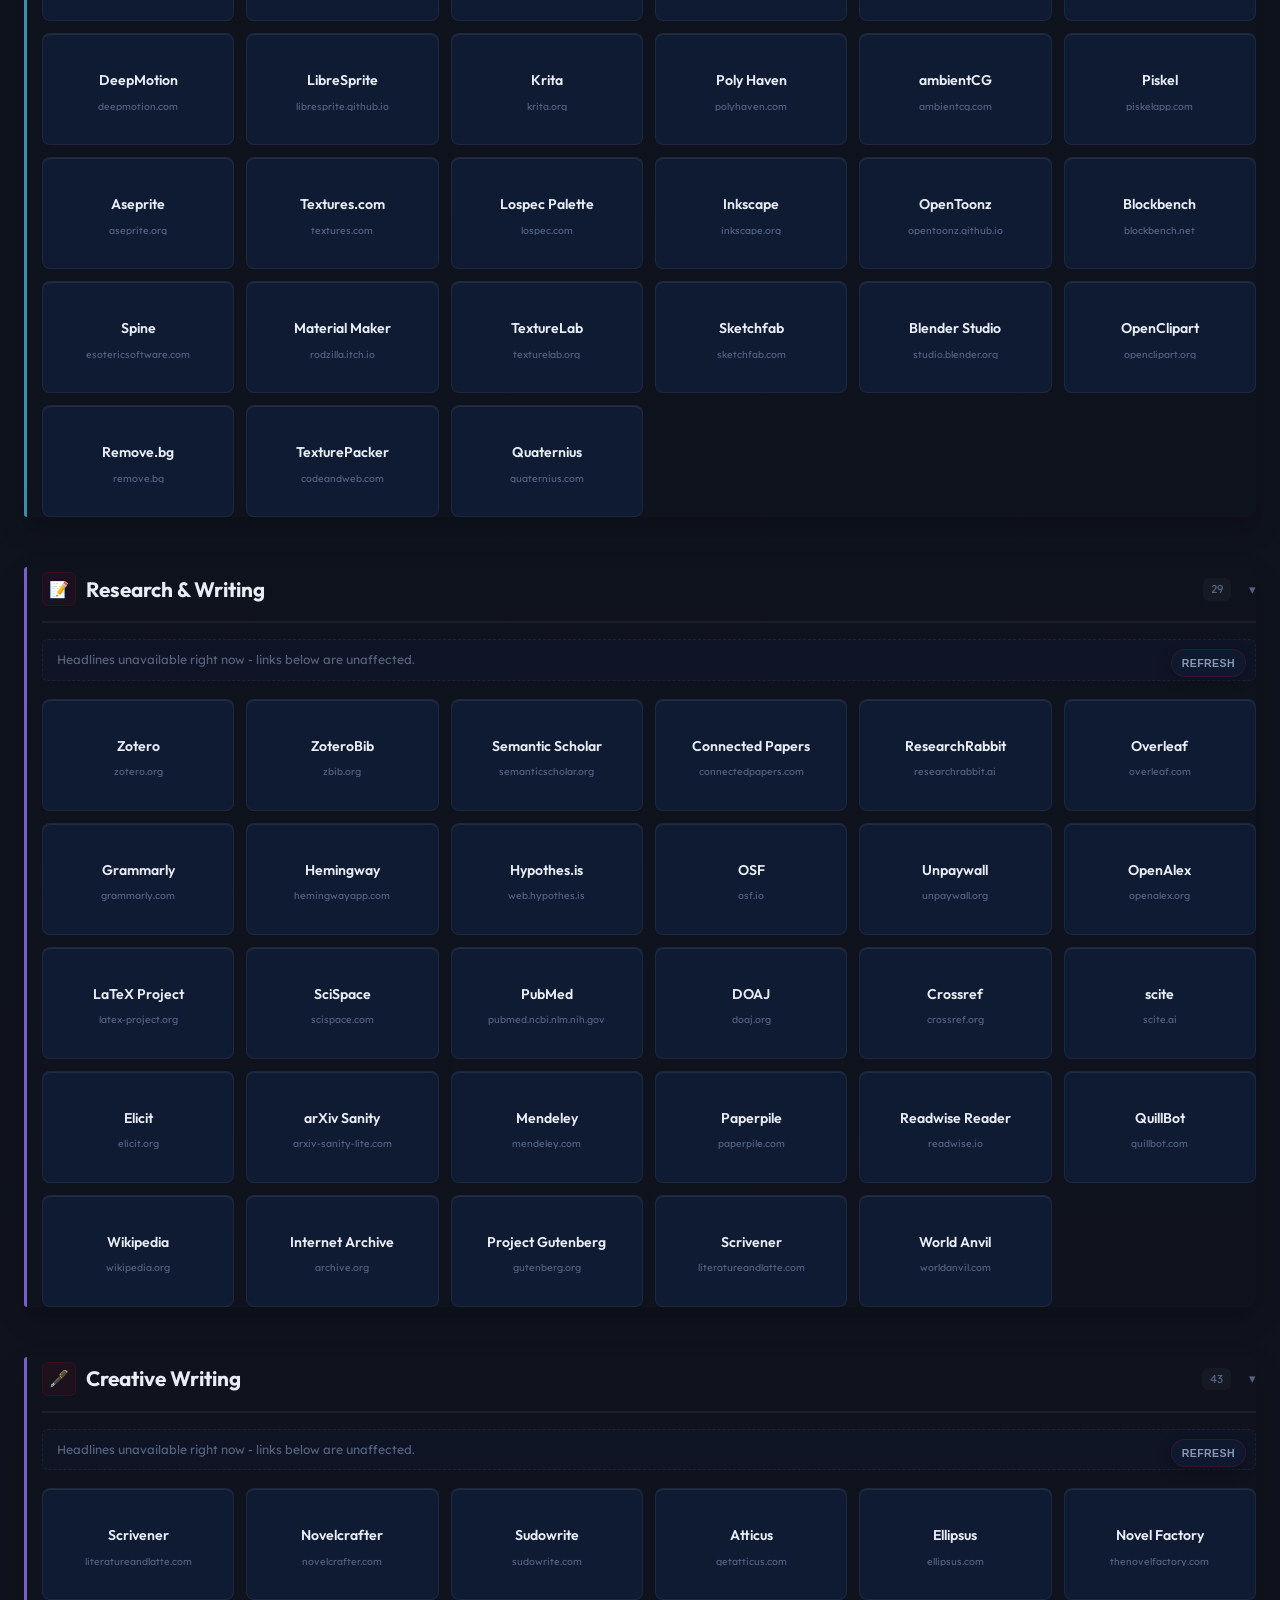
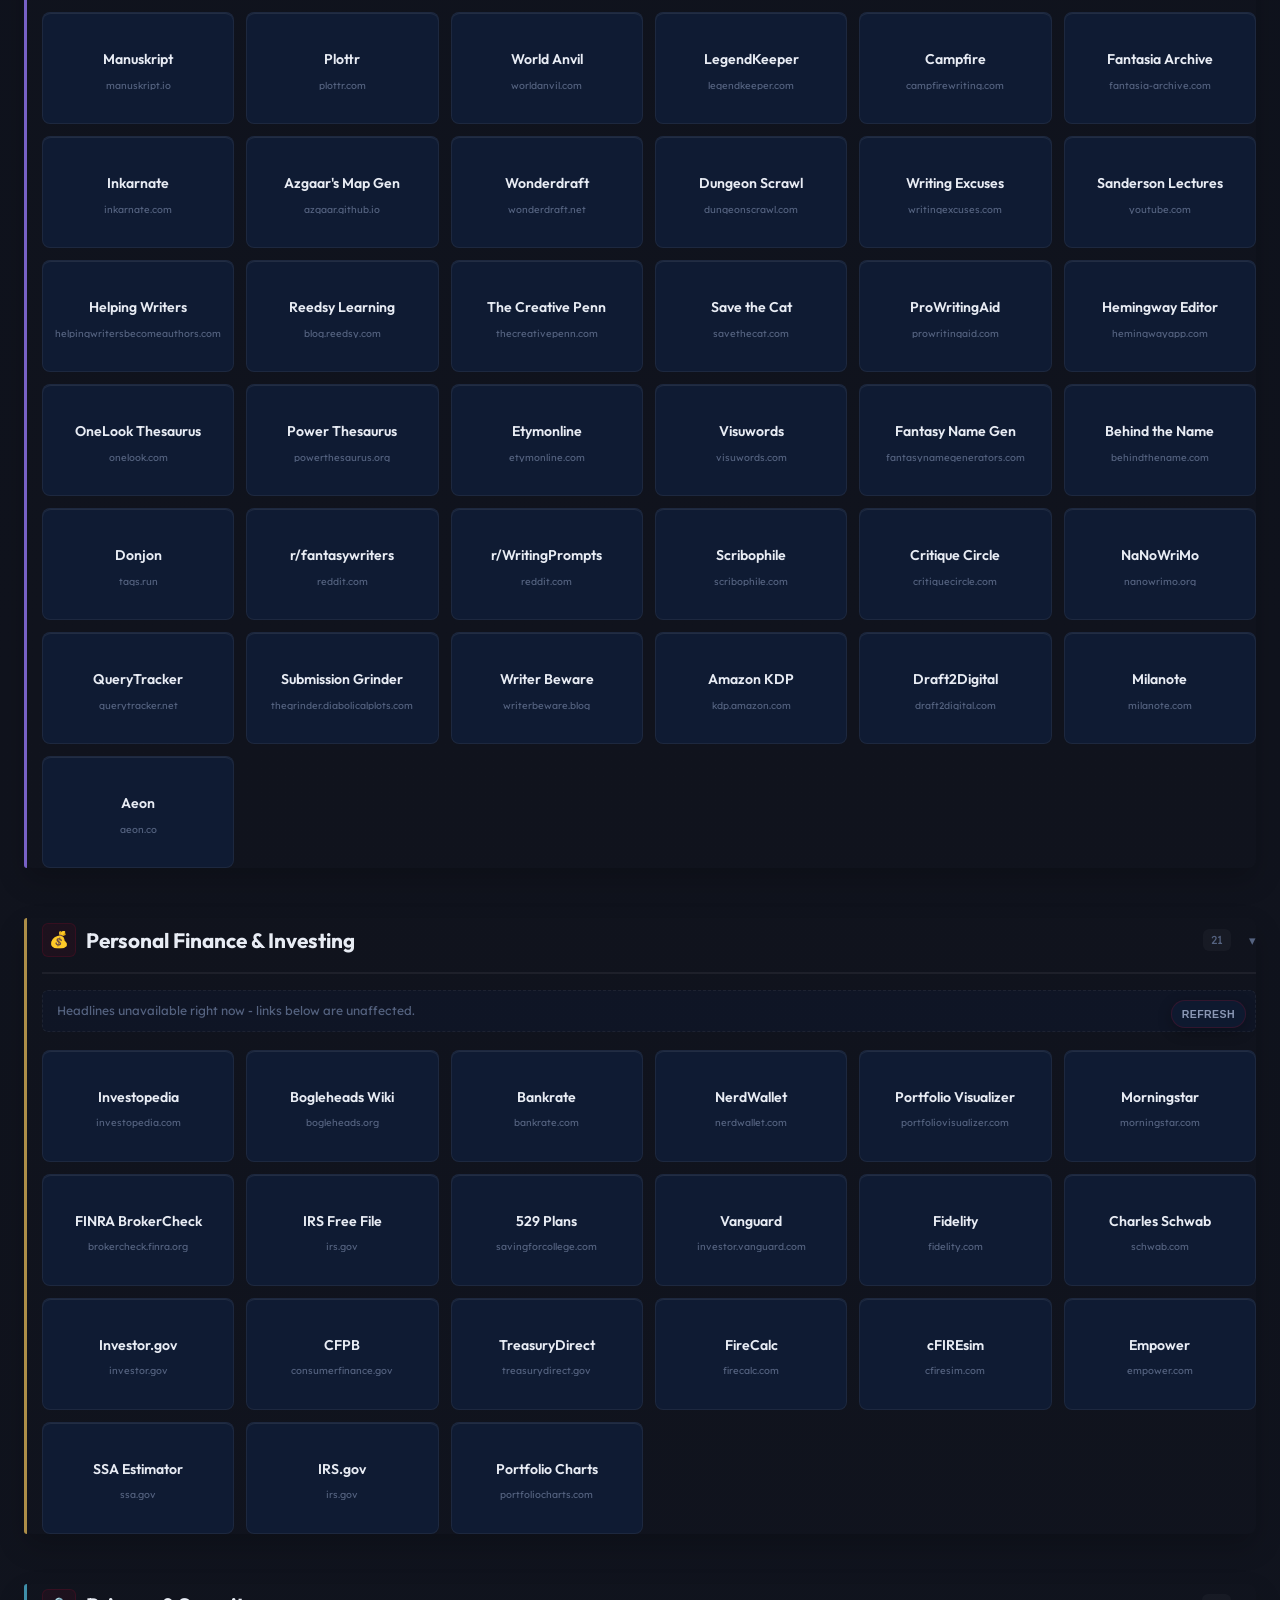
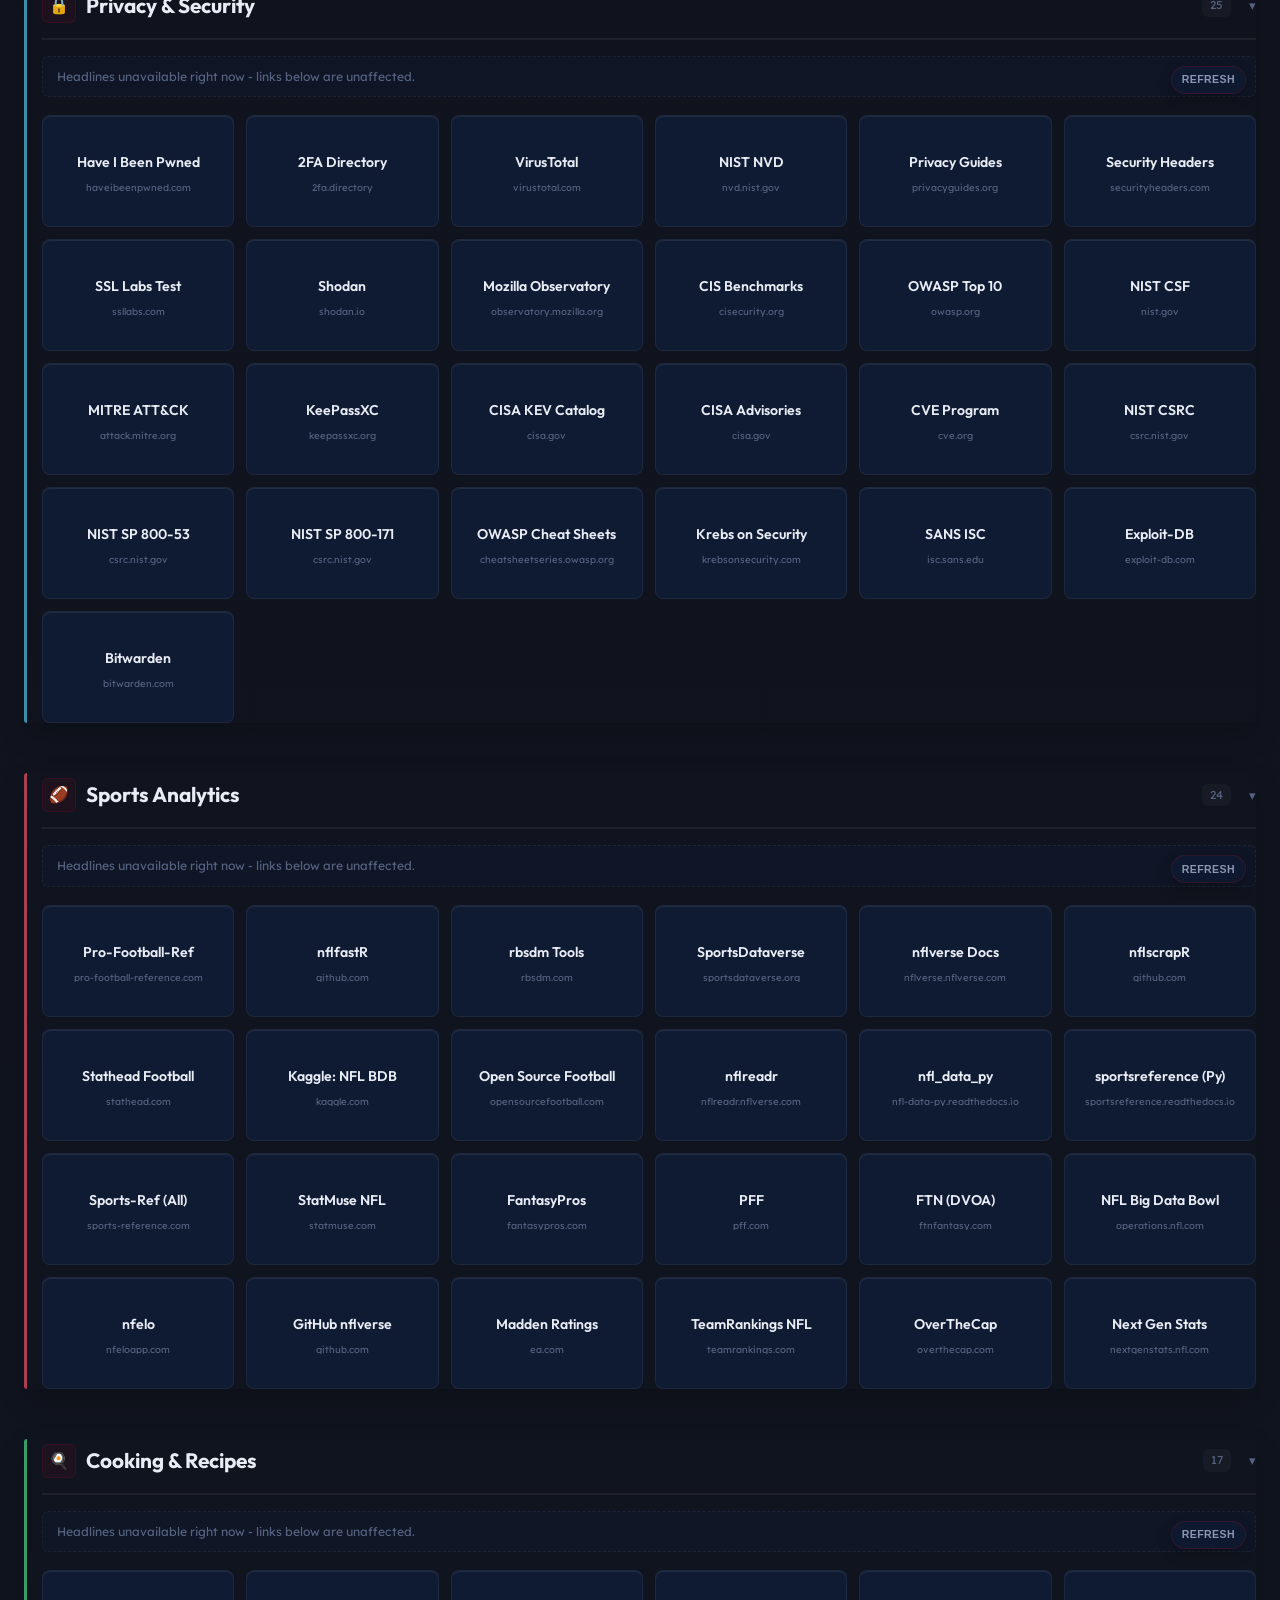
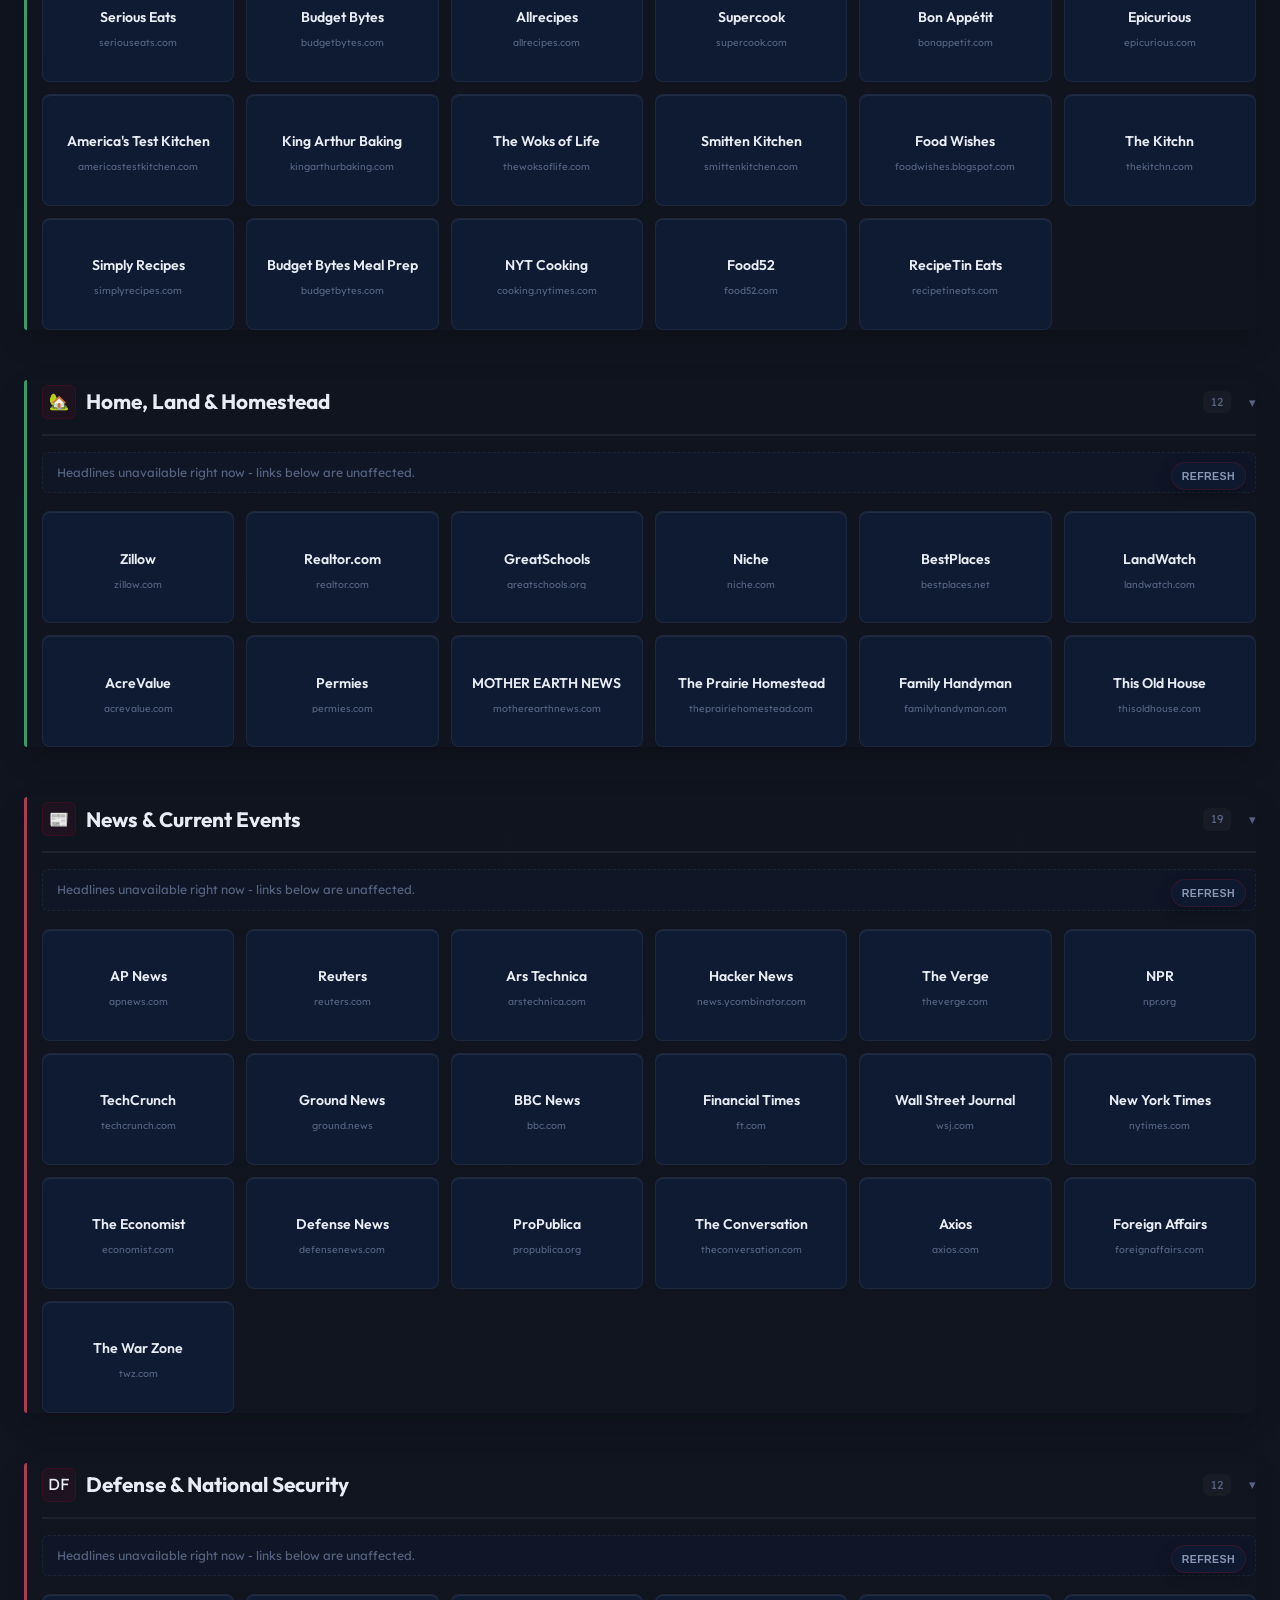
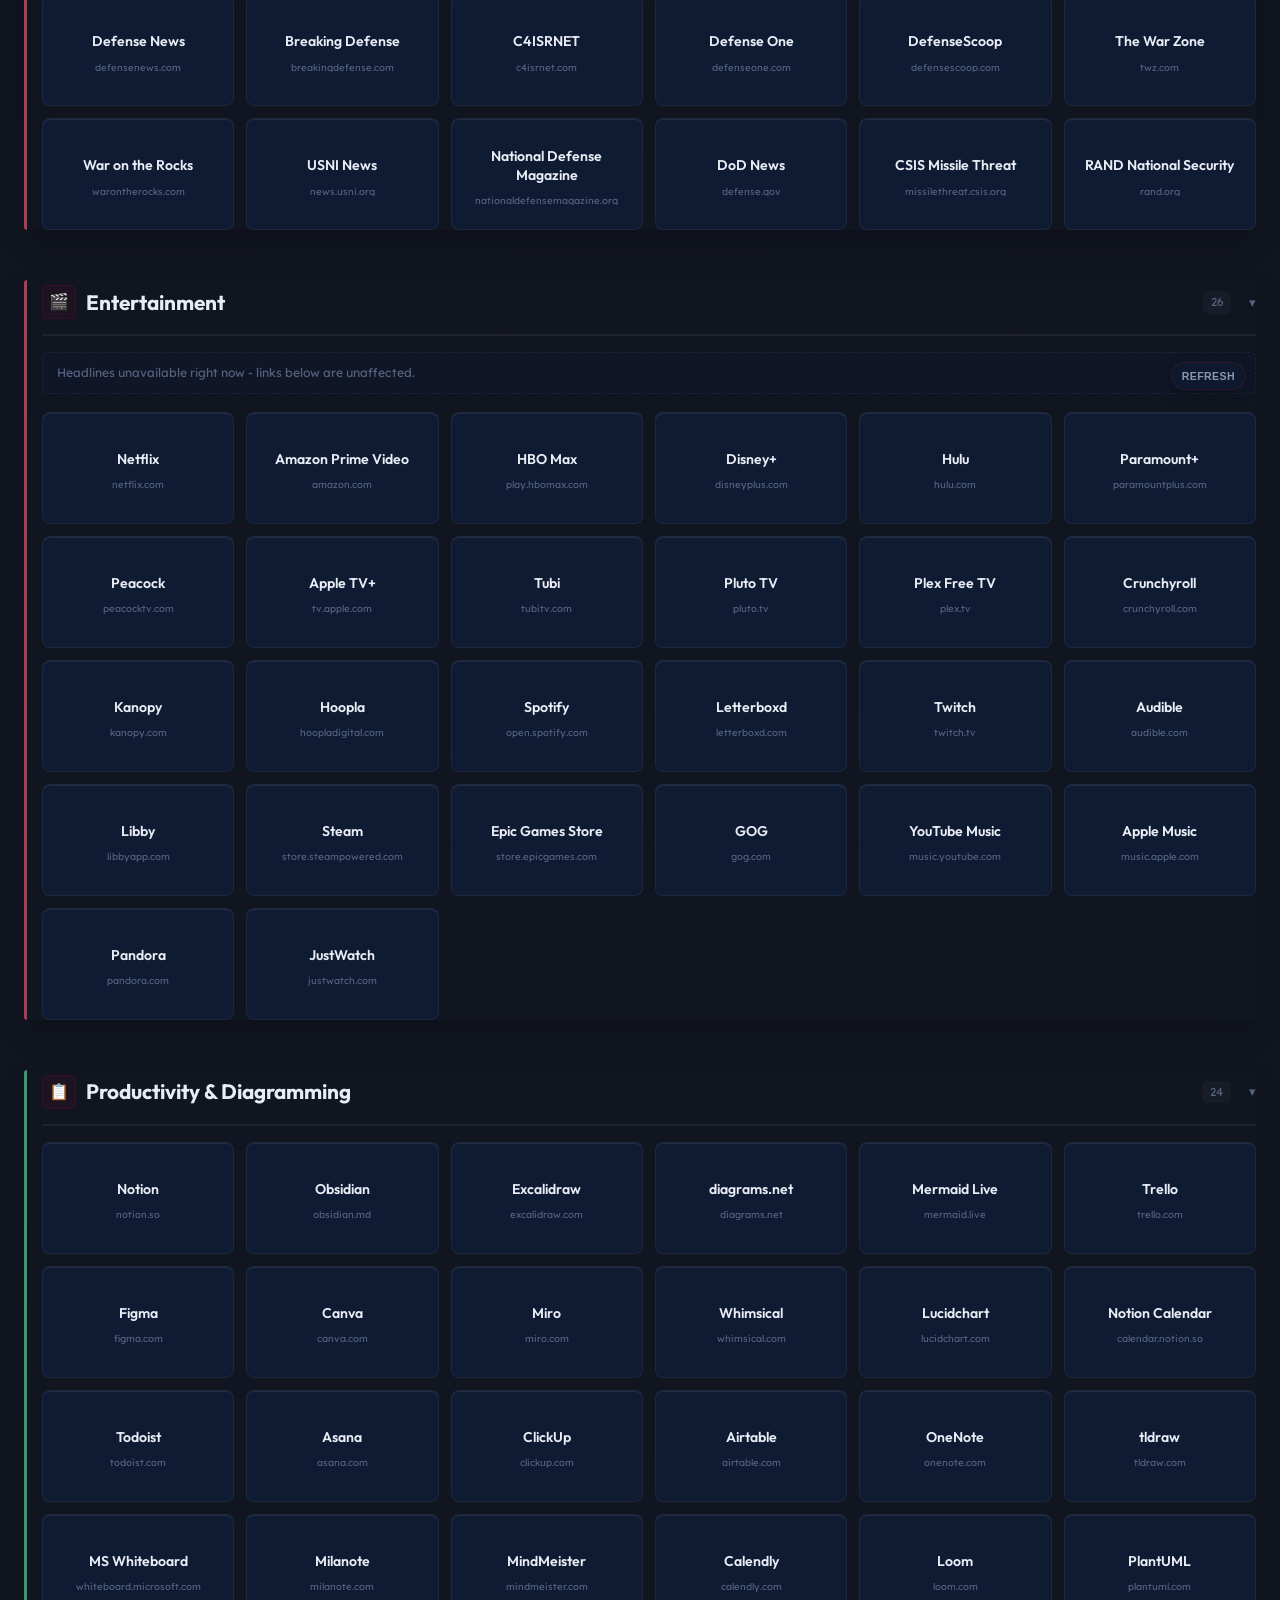
==== commit 390f41df: "Add Briefing Room" ====
--- a/index.html
+++ b/index.html
@@ -305,6 +305,54 @@
       border-color: var(--kid-accent);
       box-shadow: 0 8px 28px rgba(0,0,0,.4), 0 0 16px var(--kid-glow);
     }
+    #briefing-room .link-grid {
+      grid-template-columns: repeat(auto-fit, minmax(260px, 1fr));
+    }
+    #briefing-room [data-briefing-card] {
+      align-items: flex-start;
+      justify-content: flex-start;
+      min-height: 252px;
+      padding: 16px 15px 14px;
+      text-align: left;
+      background:
+        linear-gradient(145deg, rgba(23,42,76,.92), rgba(15,27,51,.96)),
+        var(--bg-card);
+      border-color: rgba(201,168,76,.2);
+    }
+    #briefing-room [data-briefing-card]:hover,
+    #briefing-room [data-briefing-card]:focus-visible {
+      border-color: rgba(201,168,76,.62);
+    }
+    #briefing-room [data-briefing-card] .briefing-kicker {
+      margin-bottom: 8px;
+      color: var(--gold);
+      font-size: .62rem;
+      font-weight: 800;
+      letter-spacing: .04em;
+      line-height: 1.2;
+      text-transform: uppercase;
+    }
+    #briefing-room [data-briefing-card] .card-label {
+      font-size: .95rem;
+      line-height: 1.25;
+    }
+    #briefing-room [data-briefing-card] .card-desc {
+      max-height: none;
+      opacity: 1;
+      overflow: visible;
+      color: var(--text-secondary);
+      font-size: .76rem;
+      line-height: 1.45;
+    }
+    #briefing-room [data-briefing-card] .briefing-lesson {
+      display: block;
+      margin-top: 10px;
+      padding-top: 10px;
+      border-top: 1px solid var(--border-subtle);
+      color: var(--text-muted);
+      font-size: .68rem;
+      line-height: 1.4;
+    }
     :focus-visible { outline: 2px solid var(--blue-accent); outline-offset: 2px; }
 
     .no-results {
@@ -855,6 +903,11 @@
       padding: 12px 9px 10px;
     }
     body.v3-compact .link-card .card-desc { display: none; }
+    body.v3-compact #briefing-room [data-briefing-card] {
+      min-height: 210px;
+      padding: 13px 12px;
+    }
+    body.v3-compact #briefing-room [data-briefing-card] .card-desc { display: block; }
     body.v3-compact .card-domain { font-size: .57rem; margin-top: 4px; }
     body.v3-compact .section { padding: 12px; margin-bottom: 12px; }
     body.v3-compact .section-header { min-height: 40px; margin-bottom: 10px; padding-bottom: 8px; }
@@ -985,8 +1038,8 @@
         <span class="divider"></span>
       </div>
       <div class="header-stats" aria-label="Link statistics">
-        <span><span class="stat-num" id="total-links">647</span> links</span>
-        <span><span class="stat-num" id="total-sections">27</span> sections</span>
+        <span><span class="stat-num" id="total-links">786</span> links</span>
+        <span><span class="stat-num" id="total-sections">34</span> sections</span>
       </div>
     </header>
   </div>
@@ -1000,7 +1053,7 @@
     <div class="top-bar-inner">
       <div class="search-wrap" role="search">
         <span class="search-icon" aria-hidden="true">🔍</span>
-        <input type="search" id="search-input" placeholder="Search 646 links..."
+        <input type="search" id="search-input" placeholder="Search 786 links..."
                autocomplete="off" aria-label="Search all links" />
         <span class="search-count" id="search-count" aria-live="polite"></span>
       </div>
@@ -1032,6 +1085,7 @@
 <a href="#health" class="nav-tab">Health &amp; Fitness</a>
 <a href="#cooking" class="nav-tab">Cooking &amp; Recipes</a>
 <a href="#news" class="nav-tab">News &amp; Current Events</a>
+<a href="#briefing-room" class="nav-tab">Briefing Room</a>
 <a href="#battle-history" class="nav-tab">Battle History &amp; Maps</a>
 <a href="#defense-industry" class="nav-tab">Defense &amp; National Security</a>
 <a href="#family" class="nav-tab">Family &amp; Parenting</a>
@@ -1096,10 +1150,11 @@
               <a class="v3-section-jump" data-v3-group="life" href="#health"><span>Health &amp; Fitness</span><b>17</b></a>
               <a class="v3-section-jump" data-v3-group="life" href="#cooking"><span>Cooking &amp; Recipes</span><b>17</b></a>
               <a class="v3-section-jump" data-v3-group="media" href="#news"><span>News &amp; Current Events</span><b>19</b></a>
+              <a class="v3-section-jump" data-v3-group="learn" href="#briefing-room"><span>Briefing Room</span><b>24</b></a>
               <a class="v3-section-jump" data-v3-group="learn" href="#battle-history"><span>Battle History &amp; Maps</span><b>12</b></a>
               <a class="v3-section-jump" data-v3-group="media" href="#defense-industry"><span>Defense &amp; National Security</span><b>12</b></a>
               <a class="v3-section-jump" data-v3-group="life" href="#family"><span>Family &amp; Parenting</span><b>25</b></a>
-              <a class="v3-section-jump" data-v3-group="life" href="#home-land"><span>Home, Land &amp; Homestead</span><b>12</b></a>
+              <a class="v3-section-jump" data-v3-group="life" href="#home-land"><span>Home, Land &amp; Homestead</span><b>48</b></a>
               <a class="v3-section-jump" data-v3-group="kid" href="#kid-zone"><span>Learning with Dad — Kid Zone</span><b>36</b></a>
               <a class="v3-section-jump" data-v3-group="media" href="#entertainment"><span>Entertainment</span><b>26</b></a>
               <a class="v3-section-jump" data-v3-group="media" href="#social-media"><span>Social Media</span><b>7</b></a>
@@ -1113,7 +1168,7 @@
       <div class="section-header">
         <div class="section-icon" aria-hidden="true">⚡</div>
         <h2 id="quick-access-heading">Quick Access</h2>
-        <span class="section-count">24</span>
+        <span class="section-count">12</span>
       </div>
       <div class="link-grid">
                 <a class="link-card" href="https://mail.google.com/mail/u/0/#inbox"
@@ -3768,7 +3823,7 @@
       <div class="section-header">
         <div class="section-icon" aria-hidden="true">🎓</div>
         <h2 id="edu-courses-heading">Education — Courses</h2>
-        <span class="section-count">26</span>
+        <span class="section-count">25</span>
       </div>
       <div class="link-grid">
                 <a class="link-card" href="https://www.coursera.org"
@@ -4135,7 +4190,7 @@
       <div class="section-header">
         <div class="section-icon" aria-hidden="true">LD</div>
         <h2 id="leadership-heading">Leadership &amp; Management</h2>
-        <span class="section-count">12</span>
+        <span class="section-count">24</span>
       </div>
       <div class="link-grid">
                 <a class="link-card" href="https://rework.withgoogle.com/intl/en/subjects/managers"
@@ -5804,6 +5859,234 @@
       </div>
     </div>
 
+<div class="section" id="briefing-room" role="region"
+         aria-labelledby="briefing-room-heading" style="animation-delay:538ms">
+      <div class="section-header">
+        <div class="section-icon" aria-hidden="true">BR</div>
+        <h2 id="briefing-room-heading">Briefing Room</h2>
+        <span class="section-count">24</span>
+      </div>
+      <div class="link-grid">
+        <a class="link-card" data-briefing-card="true" href="https://www.worldhistory.org/Battle_of_Cannae/"
+           data-name="battle brief cannae hannibal rome double envelopment"
+           data-desc-search="battle brief ancient history hannibal rome cannae double envelopment terrain timing discipline."
+           target="_blank" rel="noopener noreferrer">
+          <span class="briefing-kicker">Battle Brief - Ancient</span>
+          <span class="card-label">Cannae: The Trap Holds</span>
+          <span class="card-desc">Hannibal let Rome press into a bowed center, then closed the wings into a double envelopment. Lens: geometry, patience, and discipline can turn weakness into a trap.</span>
+          <span class="briefing-lesson">Watch for: terrain, tempo, reserve control.</span>
+        </a>
+        <a class="link-card" data-briefing-card="true" href="https://www.worldhistory.org/Battle_of_Salamis/"
+           data-name="battle brief salamis persian wars naval chokepoint"
+           data-desc-search="battle brief salamis naval history persian wars chokepoint channelization deception morale."
+           target="_blank" rel="noopener noreferrer">
+          <span class="briefing-kicker">Battle Brief - Naval</span>
+          <span class="card-label">Salamis: Narrow Water</span>
+          <span class="card-desc">Greek forces pulled a larger Persian fleet into narrow water where numbers mattered less. Lens: constrict the problem until the opponent's advantage cannot unfold.</span>
+          <span class="briefing-lesson">Watch for: channelization, deception, morale.</span>
+        </a>
+        <a class="link-card" data-briefing-card="true" href="https://www.battlefields.org/learn/revolutionary-war/battles/saratoga"
+           data-name="battle brief saratoga american revolution alliance logistics"
+           data-desc-search="battle brief saratoga revolutionary war alliance logistics distance converging columns."
+           target="_blank" rel="noopener noreferrer">
+          <span class="briefing-kicker">Battle Brief - Revolution</span>
+          <span class="card-label">Saratoga: Isolation Becomes Leverage</span>
+          <span class="card-desc">British plans depended on converging columns that could not mutually support each other. American pressure turned local isolation into strategic leverage.</span>
+          <span class="briefing-lesson">Watch for: logistics, distance, alliance effects.</span>
+        </a>
+        <a class="link-card" data-briefing-card="true" href="https://www.rmg.co.uk/stories/maritime-history/battle-trafalgar-timeline"
+           data-name="battle brief trafalgar nelson command intent naval line"
+           data-desc-search="battle brief trafalgar nelson naval command intent decisive point initiative."
+           target="_blank" rel="noopener noreferrer">
+          <span class="briefing-kicker">Battle Brief - Naval</span>
+          <span class="card-label">Trafalgar: Intent Beats Choreography</span>
+          <span class="card-desc">Nelson accepted disorder on approach to break a rigid line at decisive points. Lens: commander's intent can beat perfect choreography when crews understand the aim.</span>
+          <span class="briefing-lesson">Watch for: initiative, signals, trust.</span>
+        </a>
+        <a class="link-card" data-briefing-card="true" href="https://www.nam.ac.uk/explore/battle-waterloo"
+           data-name="battle brief waterloo napoleon wellington prussian reinforcement"
+           data-desc-search="battle brief waterloo napoleon wellington prussian reinforcement timing endurance coalition."
+           target="_blank" rel="noopener noreferrer">
+          <span class="briefing-kicker">Battle Brief - Napoleonic</span>
+          <span class="card-label">Waterloo: The Clock Runs Out</span>
+          <span class="card-desc">Allied defense, Prussian arrival, and French timing made the day a race between endurance and reinforcement. The lesson is not one big move, but sequencing under pressure.</span>
+          <span class="briefing-lesson">Watch for: reserves, coalition timing, fatigue.</span>
+        </a>
+        <a class="link-card" data-briefing-card="true" href="https://www.battlefields.org/learn/civil-war/battles/gettysburg"
+           data-name="battle brief gettysburg civil war terrain initiative"
+           data-desc-search="battle brief gettysburg civil war terrain initiative high ground operational consequence."
+           target="_blank" rel="noopener noreferrer">
+          <span class="briefing-kicker">Battle Brief - Civil War</span>
+          <span class="card-label">Gettysburg: Terrain Becomes Strategy</span>
+          <span class="card-desc">Three days of terrain, initiative, and exhaustion turned local decisions into strategic consequences. Small positional choices hardened into campaign-shaping facts.</span>
+          <span class="briefing-lesson">Watch for: high ground, friction, commitment.</span>
+        </a>
+        <a class="link-card" data-briefing-card="true" href="https://www.iwm.org.uk/history/8-things-you-need-to-know-about-the-battle-of-britain"
+           data-name="battle brief battle of britain radar fighter command air defense"
+           data-desc-search="battle brief battle of britain radar observers fighter command air defense system resilience."
+           target="_blank" rel="noopener noreferrer">
+          <span class="briefing-kicker">Battle Brief - Air</span>
+          <span class="card-label">Battle of Britain: Defense as a System</span>
+          <span class="card-desc">Radar, observers, fighter control, and resilient airfields turned defense into a system, not just heroic sorties. The network mattered as much as the aircraft.</span>
+          <span class="briefing-lesson">Watch for: sensors, command centers, repair loops.</span>
+        </a>
+        <a class="link-card" data-briefing-card="true" href="https://www.history.navy.mil/browse-by-topic/wars-conflicts-and-operations/world-war-ii/1942/midway.html"
+           data-name="battle brief midway codebreaking carriers naval aviation"
+           data-desc-search="battle brief midway codebreaking carriers naval aviation scouting timing pacific war."
+           target="_blank" rel="noopener noreferrer">
+          <span class="briefing-kicker">Battle Brief - Pacific</span>
+          <span class="card-label">Midway: Minutes Change the Map</span>
+          <span class="card-desc">Codebreaking, search, carrier timing, and luck compressed into minutes that changed the Pacific balance. Intelligence mattered because it was paired with action.</span>
+          <span class="briefing-lesson">Watch for: scouting, codebreaking, launch windows.</span>
+        </a>
+        <a class="link-card" data-briefing-card="true" href="https://www.iwm.org.uk/history/how-stalingrad-changed-the-course-of-the-second-world-war"
+           data-name="battle brief stalingrad urban attrition encirclement"
+           data-desc-search="battle brief stalingrad urban attrition encirclement logistics morale operation uranus."
+           target="_blank" rel="noopener noreferrer">
+          <span class="briefing-kicker">Battle Brief - Eastern Front</span>
+          <span class="card-label">Stalingrad: Fix and Encircle</span>
+          <span class="card-desc">Urban attrition fixed the German Sixth Army while Soviet operational maneuver formed the encirclement. Tactical grind and operational movement served the same aim.</span>
+          <span class="briefing-lesson">Watch for: logistics, morale, operational depth.</span>
+        </a>
+        <a class="link-card" data-briefing-card="true" href="https://www.history.navy.mil/browse-by-topic/wars-conflicts-and-operations/world-war-ii/1944/battle-of-leyte-gulf.html"
+           data-name="battle brief leyte gulf naval command decoys complexity"
+           data-desc-search="battle brief leyte gulf naval operations decoys command decisions carriers battleships complexity."
+           target="_blank" rel="noopener noreferrer">
+          <span class="briefing-kicker">Battle Brief - Naval</span>
+          <span class="card-label">Leyte Gulf: Command in the Fog</span>
+          <span class="card-desc">Multiple naval actions, decoys, and fractured command made Leyte a study in operational complexity. The fight shows how uncertainty can become the battlefield.</span>
+          <span class="briefing-lesson">Watch for: decoys, command clarity, risk appetite.</span>
+        </a>
+        <a class="link-card" data-briefing-card="true" href="https://www.nationalww2museum.org/war/topics/d-day-and-normandy-campaign"
+           data-name="battle brief normandy d-day deception logistics amphibious campaign"
+           data-desc-search="battle brief normandy d-day deception logistics amphibious engineering air sea control."
+           target="_blank" rel="noopener noreferrer">
+          <span class="briefing-kicker">Battle Brief - Amphibious</span>
+          <span class="card-label">Normandy: The Beachhead Machine</span>
+          <span class="card-desc">Deception, logistics, air and sea control, and engineer work turned a beachhead into a campaign. The landing was only the visible edge of a much larger machine.</span>
+          <span class="briefing-lesson">Watch for: staging, sustainment, deception plans.</span>
+        </a>
+        <a class="link-card" data-briefing-card="true" href="https://www.af.mil/News/Article-Display/Article/2512938/30-years-later-desert-storm-remains-a-powerful-influence-on-air-space-forces/"
+           data-name="battle brief desert storm air campaign precision electronic attack"
+           data-desc-search="battle brief desert storm air campaign precision logistics electronic attack coalition."
+           target="_blank" rel="noopener noreferrer">
+          <span class="briefing-kicker">Battle Brief - Modern</span>
+          <span class="card-label">Desert Storm: The Networked Opening</span>
+          <span class="card-desc">Coalition airpower, precision, electronic attack, and logistics isolated the battlefield before the ground push. Integration made speed look inevitable.</span>
+          <span class="briefing-lesson">Watch for: air tasking, EW, sustainment, tempo.</span>
+        </a>
+        <a class="link-card" data-briefing-card="true" href="https://www.c4isrnet.com/"
+           data-name="defense decoder c4isr command control communications computers intelligence surveillance reconnaissance"
+           data-desc-search="defense decoder c4isr command control communications computers intelligence surveillance reconnaissance sensors decisions networks."
+           target="_blank" rel="noopener noreferrer">
+          <span class="briefing-kicker">Defense Decoder - Network</span>
+          <span class="card-label">C4ISR</span>
+          <span class="card-desc">Command, control, communications, computers, intelligence, surveillance, and reconnaissance: the connective tissue from sensors to decisions.</span>
+          <span class="briefing-lesson">Plain read: can the force see, decide, and coordinate?</span>
+        </a>
+        <a class="link-card" data-briefing-card="true" href="https://www.gao.gov/products/gao-10-265ni"
+           data-name="defense decoder isr intelligence surveillance reconnaissance"
+           data-desc-search="defense decoder ISR intelligence surveillance reconnaissance collection processing exploitation dissemination commander understanding."
+           target="_blank" rel="noopener noreferrer">
+          <span class="briefing-kicker">Defense Decoder - Sensing</span>
+          <span class="card-label">ISR</span>
+          <span class="card-desc">Intelligence, surveillance, and reconnaissance is the collection and processing loop that turns observation into commander-relevant understanding.</span>
+          <span class="briefing-lesson">Plain read: what do we know, how fast, and how confidently?</span>
+        </a>
+        <a class="link-card" data-briefing-card="true" href="https://www.l3harris.com/what-electronic-warfare"
+           data-name="defense decoder ew electronic warfare electromagnetic spectrum"
+           data-desc-search="defense decoder EW electronic warfare electromagnetic spectrum detect protect deceive deny exploit signals."
+           target="_blank" rel="noopener noreferrer">
+          <span class="briefing-kicker">Defense Decoder - Spectrum</span>
+          <span class="card-label">EW</span>
+          <span class="card-desc">Electronic warfare is military competition for the electromagnetic spectrum: detect, protect, deceive, deny, or exploit signals.</span>
+          <span class="briefing-lesson">Plain read: who controls the invisible terrain?</span>
+        </a>
+        <a class="link-card" data-briefing-card="true" href="https://www.gps.gov/gps-modernization"
+           data-name="defense decoder pnt positioning navigation timing gps"
+           data-desc-search="defense decoder PNT positioning navigation timing GPS synchronization targeting communications timing navigation."
+           target="_blank" rel="noopener noreferrer">
+          <span class="briefing-kicker">Defense Decoder - Timing</span>
+          <span class="card-label">PNT</span>
+          <span class="card-desc">Positioning, navigation, and timing is the quiet dependency behind targeting, communications timing, navigation, and synchronized operations.</span>
+          <span class="briefing-lesson">Plain read: where are we, what time is it, and can we trust it?</span>
+        </a>
+        <a class="link-card" data-briefing-card="true" href="https://www.dau.edu/acquipedia-article/modular-open-systems-approach-mosa"
+           data-name="defense decoder mosa modular open systems approach"
+           data-desc-search="defense decoder MOSA modular open systems approach interfaces upgrades interoperability acquisition."
+           target="_blank" rel="noopener noreferrer">
+          <span class="briefing-kicker">Defense Decoder - Architecture</span>
+          <span class="card-label">MOSA</span>
+          <span class="card-desc">Modular Open Systems Approach means designing around replaceable interfaces so programs can upgrade parts without rebuilding the whole system.</span>
+          <span class="briefing-lesson">Plain read: can this evolve without starting over?</span>
+        </a>
+        <a class="link-card" data-briefing-card="true" href="https://www.dau.edu/acquipedia-article/other-transaction-authority-ota"
+           data-name="defense decoder ota other transaction authority acquisition prototypes"
+           data-desc-search="defense decoder OTA other transaction authority acquisition prototypes nontraditional vendors speed contracting."
+           target="_blank" rel="noopener noreferrer">
+          <span class="briefing-kicker">Defense Decoder - Acquisition</span>
+          <span class="card-label">OTA</span>
+          <span class="card-desc">Other Transaction Authority is an acquisition path often used for prototypes and faster partnerships outside classic FAR contracting.</span>
+          <span class="briefing-lesson">Plain read: is this a faster experiment or a production path?</span>
+        </a>
+        <a class="link-card" data-briefing-card="true" href="https://www.dau.edu/acquipedia-article/planning-programming-budgeting-and-execution-ppbe-process"
+           data-name="defense decoder ppbe planning programming budgeting execution process"
+           data-desc-search="defense decoder PPBE planning programming budgeting execution process capability priorities funding budget."
+           target="_blank" rel="noopener noreferrer">
+          <span class="briefing-kicker">Defense Decoder - Budget</span>
+          <span class="card-label">PPBE</span>
+          <span class="card-desc">Planning, Programming, Budgeting, and Execution is the strategic money machine behind capability priorities, schedules, and tradeoffs.</span>
+          <span class="briefing-lesson">Plain read: when does the idea become funded reality?</span>
+        </a>
+        <a class="link-card" data-briefing-card="true" href="https://www.acquisition.gov/"
+           data-name="defense decoder far dfars acquisition regulations contracts"
+           data-desc-search="defense decoder FAR DFARS acquisition regulations contracts compliance clauses procurement."
+           target="_blank" rel="noopener noreferrer">
+          <span class="briefing-kicker">Defense Decoder - Contracts</span>
+          <span class="card-label">FAR / DFARS</span>
+          <span class="card-desc">The FAR and Defense FAR Supplement shape how government contracts are competed, awarded, priced, modified, and audited.</span>
+          <span class="briefing-lesson">Plain read: what rules govern the deal?</span>
+        </a>
+        <a class="link-card" data-briefing-card="true" href="https://www.trade.gov/us-export-controls"
+           data-name="defense decoder itar ear export controls"
+           data-desc-search="defense decoder ITAR EAR export controls defense articles technical data dual use collaboration."
+           target="_blank" rel="noopener noreferrer">
+          <span class="briefing-kicker">Defense Decoder - Compliance</span>
+          <span class="card-label">ITAR / EAR</span>
+          <span class="card-desc">Export-control regimes decide how defense articles, technical data, dual-use items, and international collaboration can move.</span>
+          <span class="briefing-lesson">Plain read: who is allowed to see, ship, or discuss this?</span>
+        </a>
+        <a class="link-card" data-briefing-card="true" href="https://csrc.nist.gov/projects/risk-management/about-rmf"
+           data-name="defense decoder rmf ato risk management framework authority to operate cybersecurity"
+           data-desc-search="defense decoder RMF ATO risk management framework authority to operate cybersecurity controls authorization."
+           target="_blank" rel="noopener noreferrer">
+          <span class="briefing-kicker">Defense Decoder - Cyber</span>
+          <span class="card-label">RMF / ATO</span>
+          <span class="card-desc">Risk Management Framework and Authority to Operate describe the path from cyber controls to approved system use.</span>
+          <span class="briefing-lesson">Plain read: is the system secure enough to field?</span>
+        </a>
+        <a class="link-card" data-briefing-card="true" href="https://www.cto.mil/wp-content/uploads/2025/03/TRA-Guide-Feb2025-Cleared.pdf"
+           data-name="defense decoder trl mrl technology manufacturing readiness levels"
+           data-desc-search="defense decoder TRL MRL technology readiness manufacturing readiness maturity risk acquisition production."
+           target="_blank" rel="noopener noreferrer">
+          <span class="briefing-kicker">Defense Decoder - Readiness</span>
+          <span class="card-label">TRL / MRL</span>
+          <span class="card-desc">Technology and manufacturing readiness levels are shorthand for whether something works and whether it can be built repeatedly.</span>
+          <span class="briefing-lesson">Plain read: is it mature in the lab and ready for production?</span>
+        </a>
+        <a class="link-card" data-briefing-card="true" href="https://www.ai.mil/Initiatives/CJADC2/"
+           data-name="defense decoder cjadc2 combined joint all domain command and control"
+           data-desc-search="defense decoder CJADC2 combined joint all domain command control sensors shooters decision advantage allies data."
+           target="_blank" rel="noopener noreferrer">
+          <span class="briefing-kicker">Defense Decoder - Command</span>
+          <span class="card-label">CJADC2</span>
+          <span class="card-desc">Combined Joint All-Domain Command and Control is the push to connect sensors, shooters, and decision makers across services and allies.</span>
+          <span class="briefing-lesson">Plain read: can the right node act on the right data in time?</span>
+        </a>
+
+      </div>
+    </div>
+
 <div class="section" id="battle-history" role="region"
          aria-labelledby="battle-history-heading" style="animation-delay:540ms">
       <div class="section-header">
@@ -6188,7 +6471,7 @@
       <div class="section-header">
         <div class="section-icon" aria-hidden="true">🏡</div>
         <h2 id="home-land-heading">Home, Land &amp; Homestead</h2>
-        <span class="section-count">12</span>
+        <span class="section-count">48</span>
       </div>
       <div class="link-grid">
                 <a class="link-card" href="https://www.zillow.com"
@@ -7309,6 +7592,7 @@
         "health": "life",
         "cooking": "life",
         "news": "media",
+        "briefing-room": "learn",
         "battle-history": "learn",
         "defense-industry": "media",
         "family": "life",
@@ -10284,6 +10568,7 @@
     { id: "creative", label: "Creative Writing" },
     { id: "finance", label: "Finance" },
     { id: "news", label: "News" },
+    { id: "briefing-room", label: "Briefing Room" },
     { id: "family", label: "Family" },
     { id: "kid-zone", label: "Kid Zone" }
   ];
@@ -13062,7 +13347,7 @@
       state.sectionOrder = layoutPriorityOrder(layoutDefaultSectionIds(defs), ["command-center", "quick-access", "today", "pinned", "recent", "news", "defense-industry", "finance", "sports", "health", "cooking", "ai-apps", "ai-learn"]);
     } else if (name === "Learning") {
       state.topOrder = layoutPriorityOrder(layoutDefaultTopIds(defs), ["launcher", "today", "wire"]);
-      state.sectionOrder = layoutPriorityOrder(layoutDefaultSectionIds(defs), ["command-center", "quick-access", "mission-control", "ai-apps", "ai-learn", "data-stack", "c-cs", "edu-courses", "research", "philosophy", "leadership", "battle-history", "creative", "math", "rf", "embedded-rtos"]);
+      state.sectionOrder = layoutPriorityOrder(layoutDefaultSectionIds(defs), ["command-center", "quick-access", "mission-control", "ai-apps", "ai-learn", "data-stack", "c-cs", "edu-courses", "research", "philosophy", "leadership", "briefing-room", "battle-history", "creative", "math", "rf", "embedded-rtos"]);
     } else if (name === "Quiet") {
       state.topOrder = layoutPriorityOrder(layoutDefaultTopIds(defs), ["launcher", "today", "wire"]);
       state.sectionOrder = layoutPriorityOrder(layoutDefaultSectionIds(defs), ["command-center", "quick-access", "pinned", "recent", "mission-control", "ai-learn", "research", "philosophy", "creative", "math"]);
@@ -13408,10 +13693,10 @@
   function builtinHomeViews() {
     return [
       { id: "morning", name: "Morning Scan", desc: "Today first, news open, fast sweep.", layoutPreset: "Morning", searchScope: "news", newsMode: "all", wireCollapsed: false, todayCollapsed: false, expand: ["command-center", "quick-access", "today", "news", "defense-industry", "finance", "sports", "health"] },
-      { id: "learning", name: "Learning Sprint", desc: "Mission Control and learning links up front.", layoutPreset: "Learning", searchScope: "mission", newsMode: "ai", wireCollapsed: false, todayCollapsed: false, expand: ["mission-control", "ai-learn", "data-stack", "c-cs", "research", "philosophy", "leadership", "battle-history", "creative", "math"] },
+      { id: "learning", name: "Learning Sprint", desc: "Mission Control and learning links up front.", layoutPreset: "Learning", searchScope: "mission", newsMode: "ai", wireCollapsed: false, todayCollapsed: false, expand: ["mission-control", "ai-learn", "data-stack", "c-cs", "research", "philosophy", "leadership", "briefing-room", "battle-history", "creative", "math"] },
       { id: "quiet", name: "Quiet Desk", desc: "Calm layout, compact sections, Wire tucked away.", layoutPreset: "Quiet", searchScope: "all", newsMode: "quiet", wireCollapsed: true, todayCollapsed: true, expand: ["command-center", "quick-access", "pinned", "recent", "research", "philosophy", "creative"] },
       { id: "family", name: "Family Mode", desc: "Family, cooking, health, Kid Zone, and everyday links.", layoutPreset: "Default", searchScope: "links", newsMode: "quiet", wireCollapsed: true, todayCollapsed: false, priority: ["command-center", "quick-access", "family", "kid-zone", "cooking", "health", "home-land", "entertainment"], expand: ["family", "kid-zone", "cooking", "health", "home-land"] },
-      { id: "research", name: "Research Desk", desc: "Research, AI learning, news, and saved work.", layoutPreset: "Default", searchScope: "all", newsMode: "tech", wireCollapsed: false, todayCollapsed: false, priority: ["command-center", "quick-access", "research", "philosophy", "leadership", "battle-history", "ai-learn", "ai-apps", "news", "defense-industry", "security", "data-stack"], expand: ["research", "philosophy", "leadership", "battle-history", "ai-learn", "ai-apps", "news", "defense-industry", "security"] }
+      { id: "research", name: "Research Desk", desc: "Research, AI learning, news, and saved work.", layoutPreset: "Default", searchScope: "all", newsMode: "tech", wireCollapsed: false, todayCollapsed: false, priority: ["command-center", "quick-access", "research", "philosophy", "leadership", "briefing-room", "battle-history", "ai-learn", "ai-apps", "news", "defense-industry", "security", "data-stack"], expand: ["research", "philosophy", "leadership", "briefing-room", "battle-history", "ai-learn", "ai-apps", "news", "defense-industry", "security"] }
     ];
   }
   function allHomeViews() {
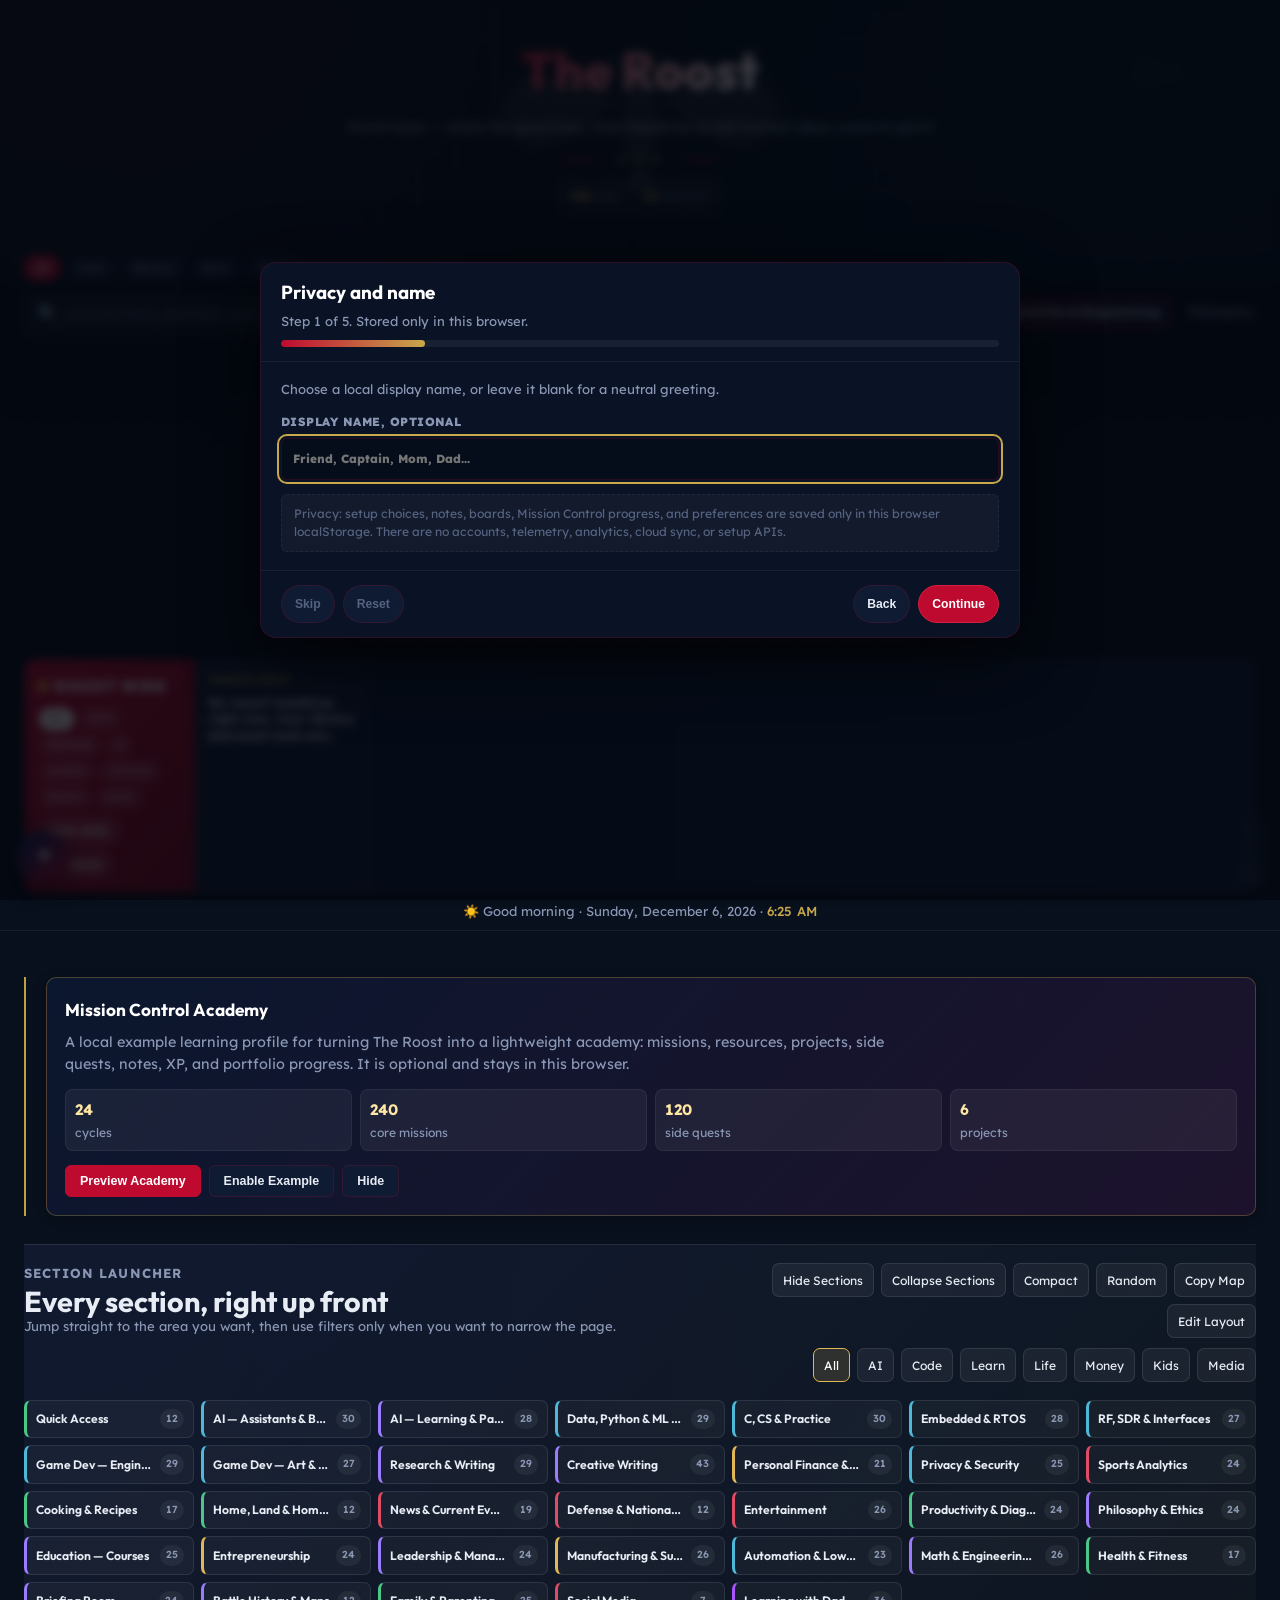
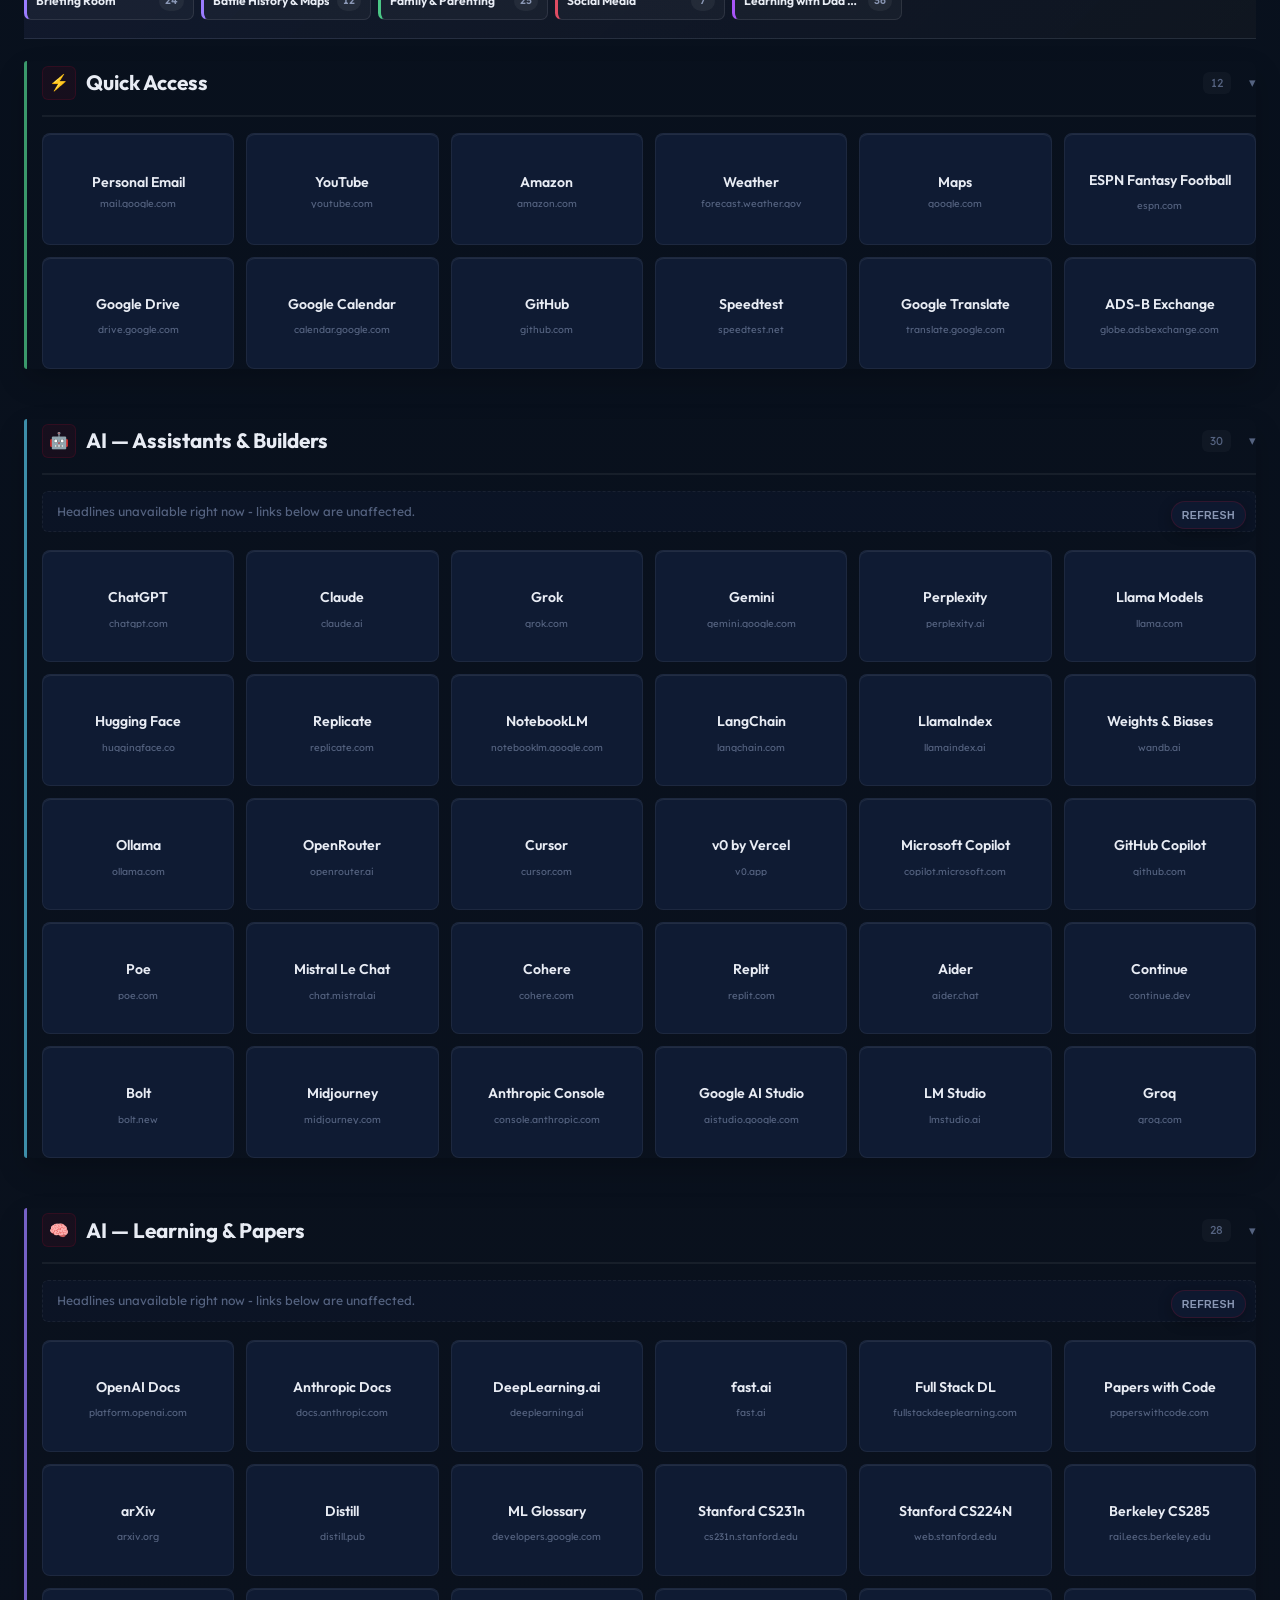
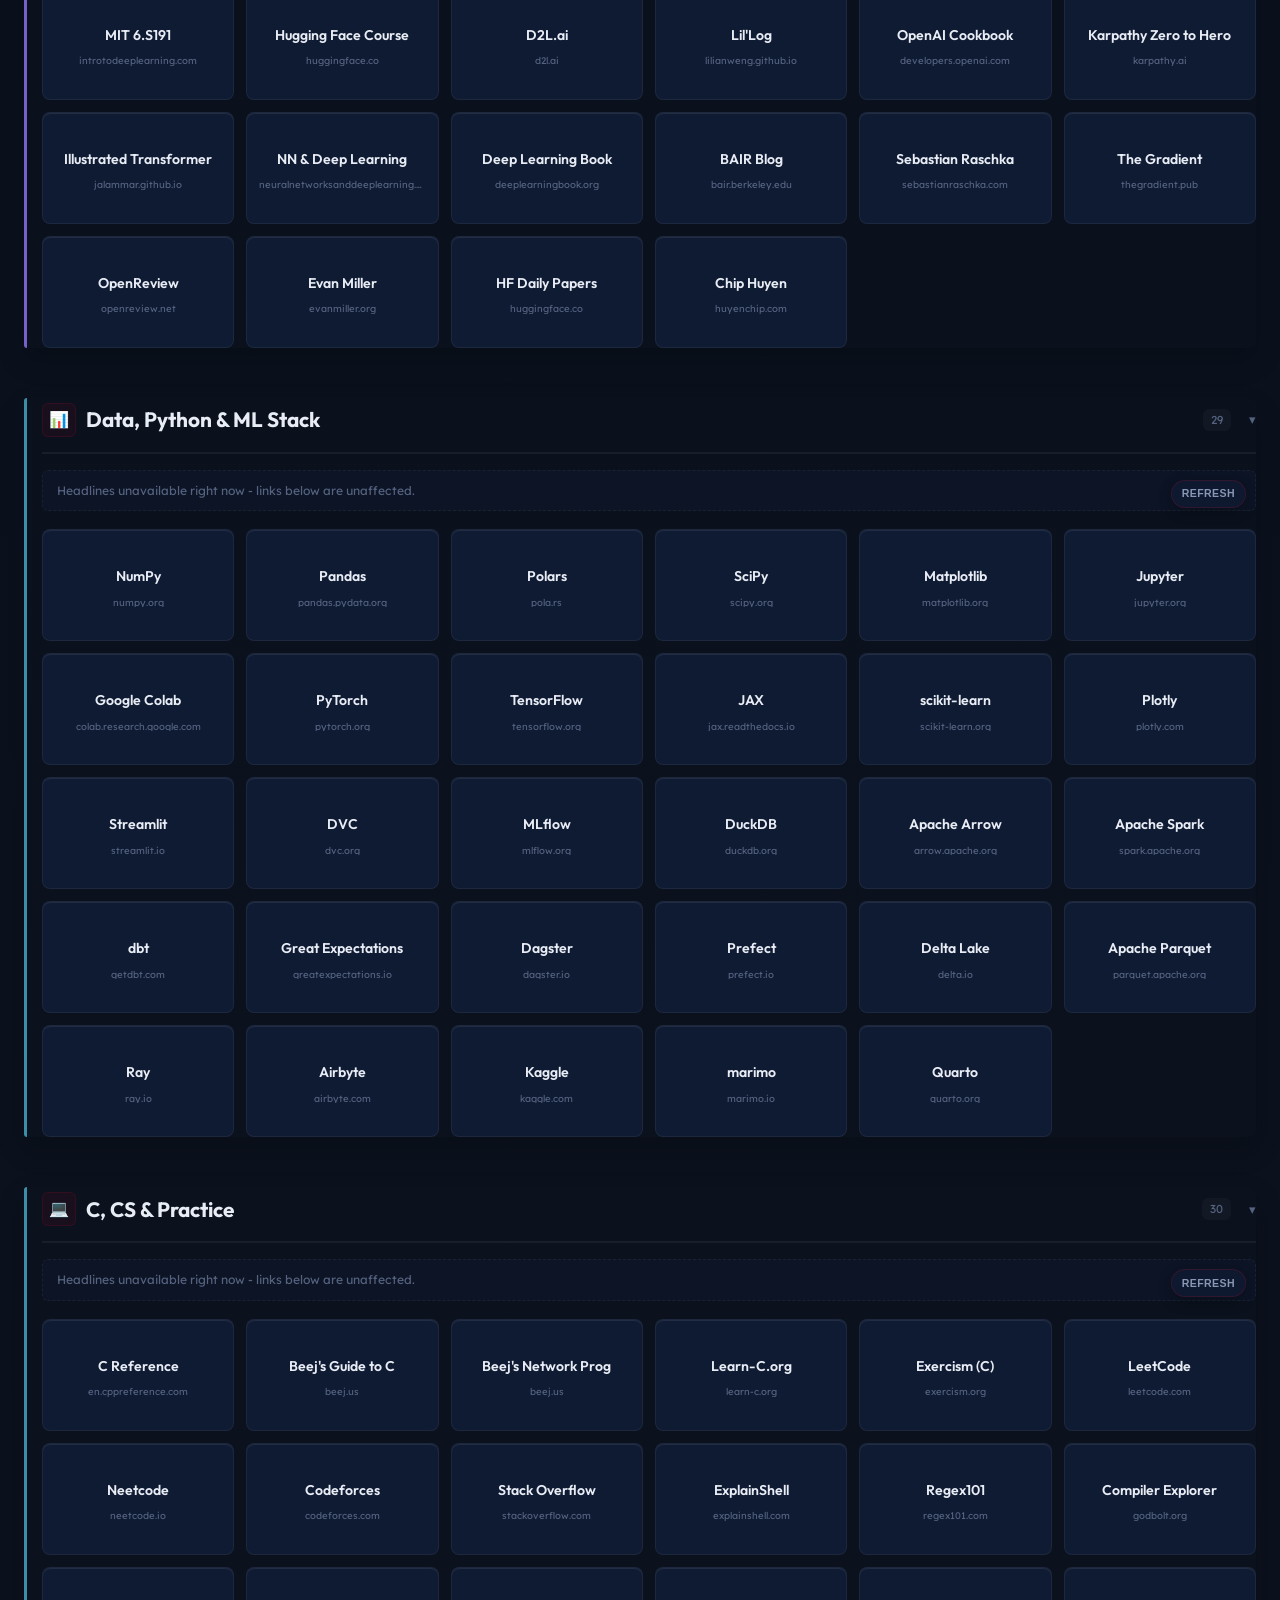
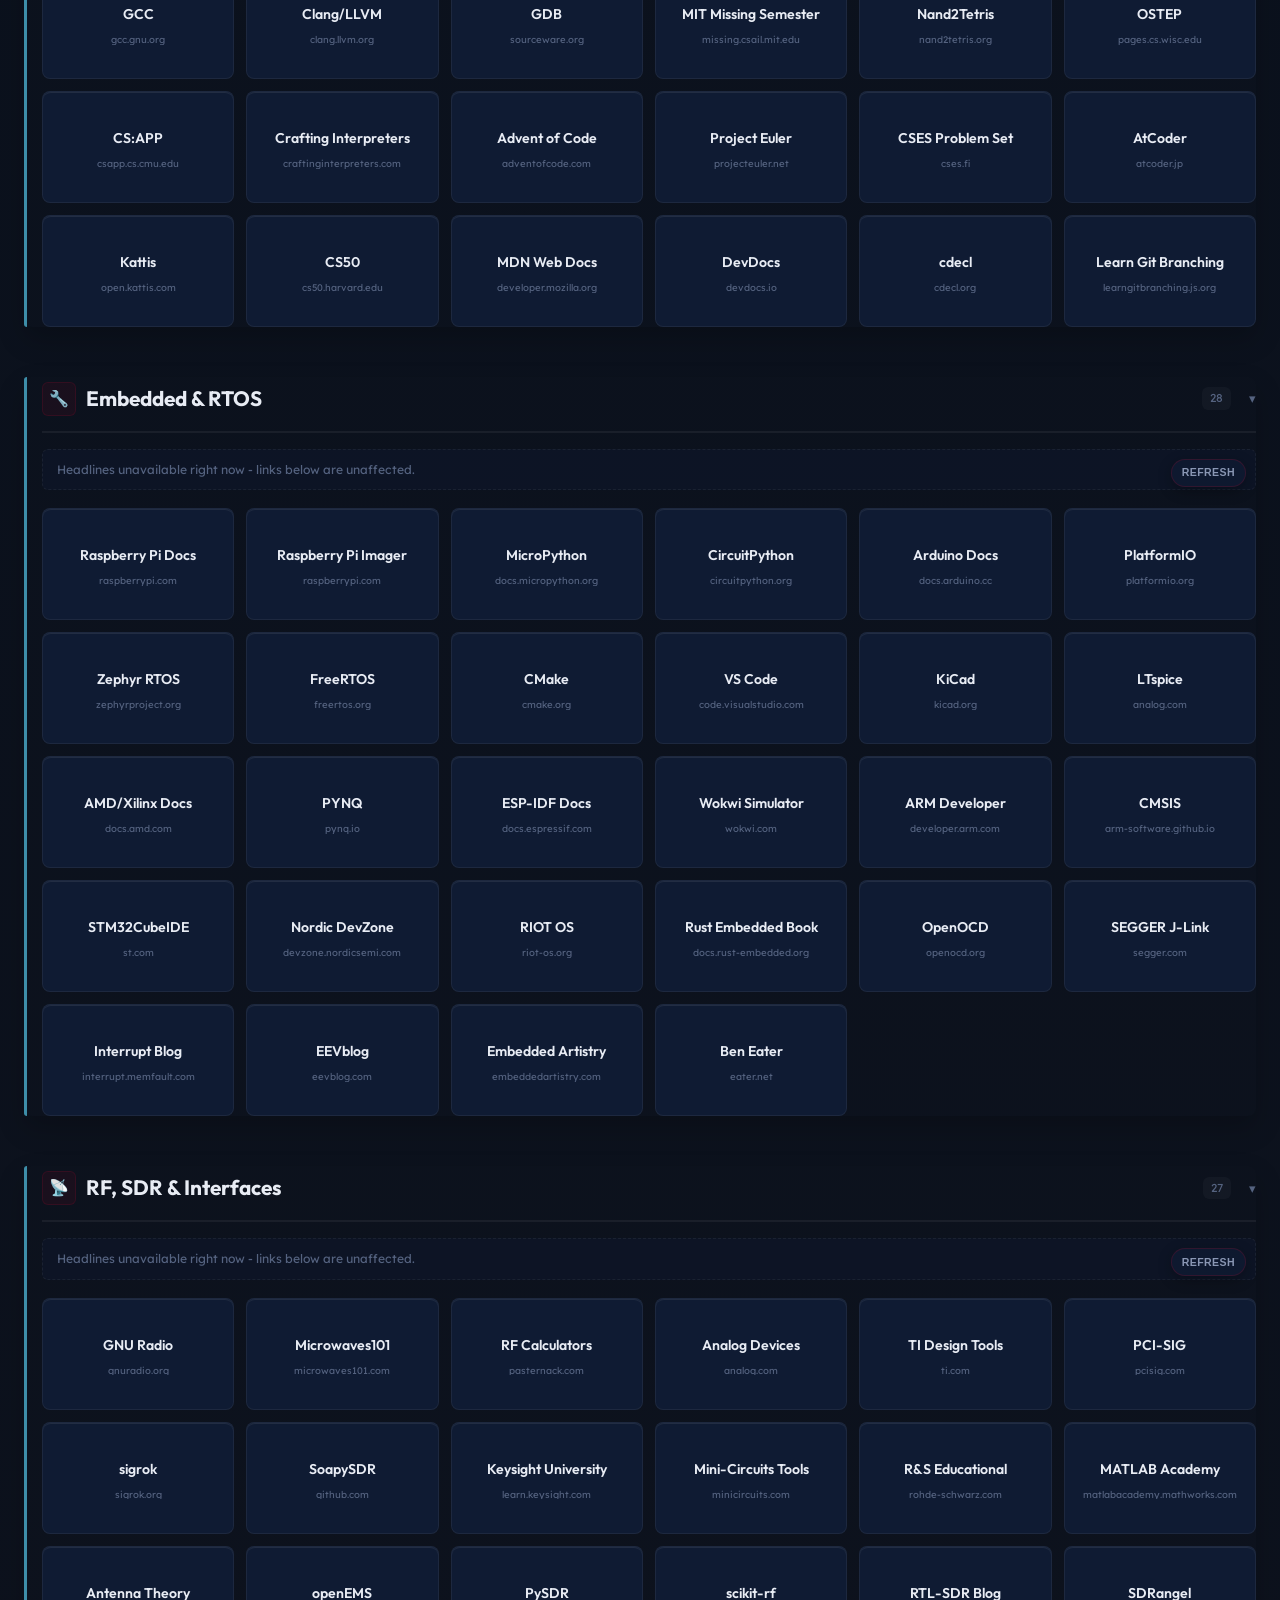
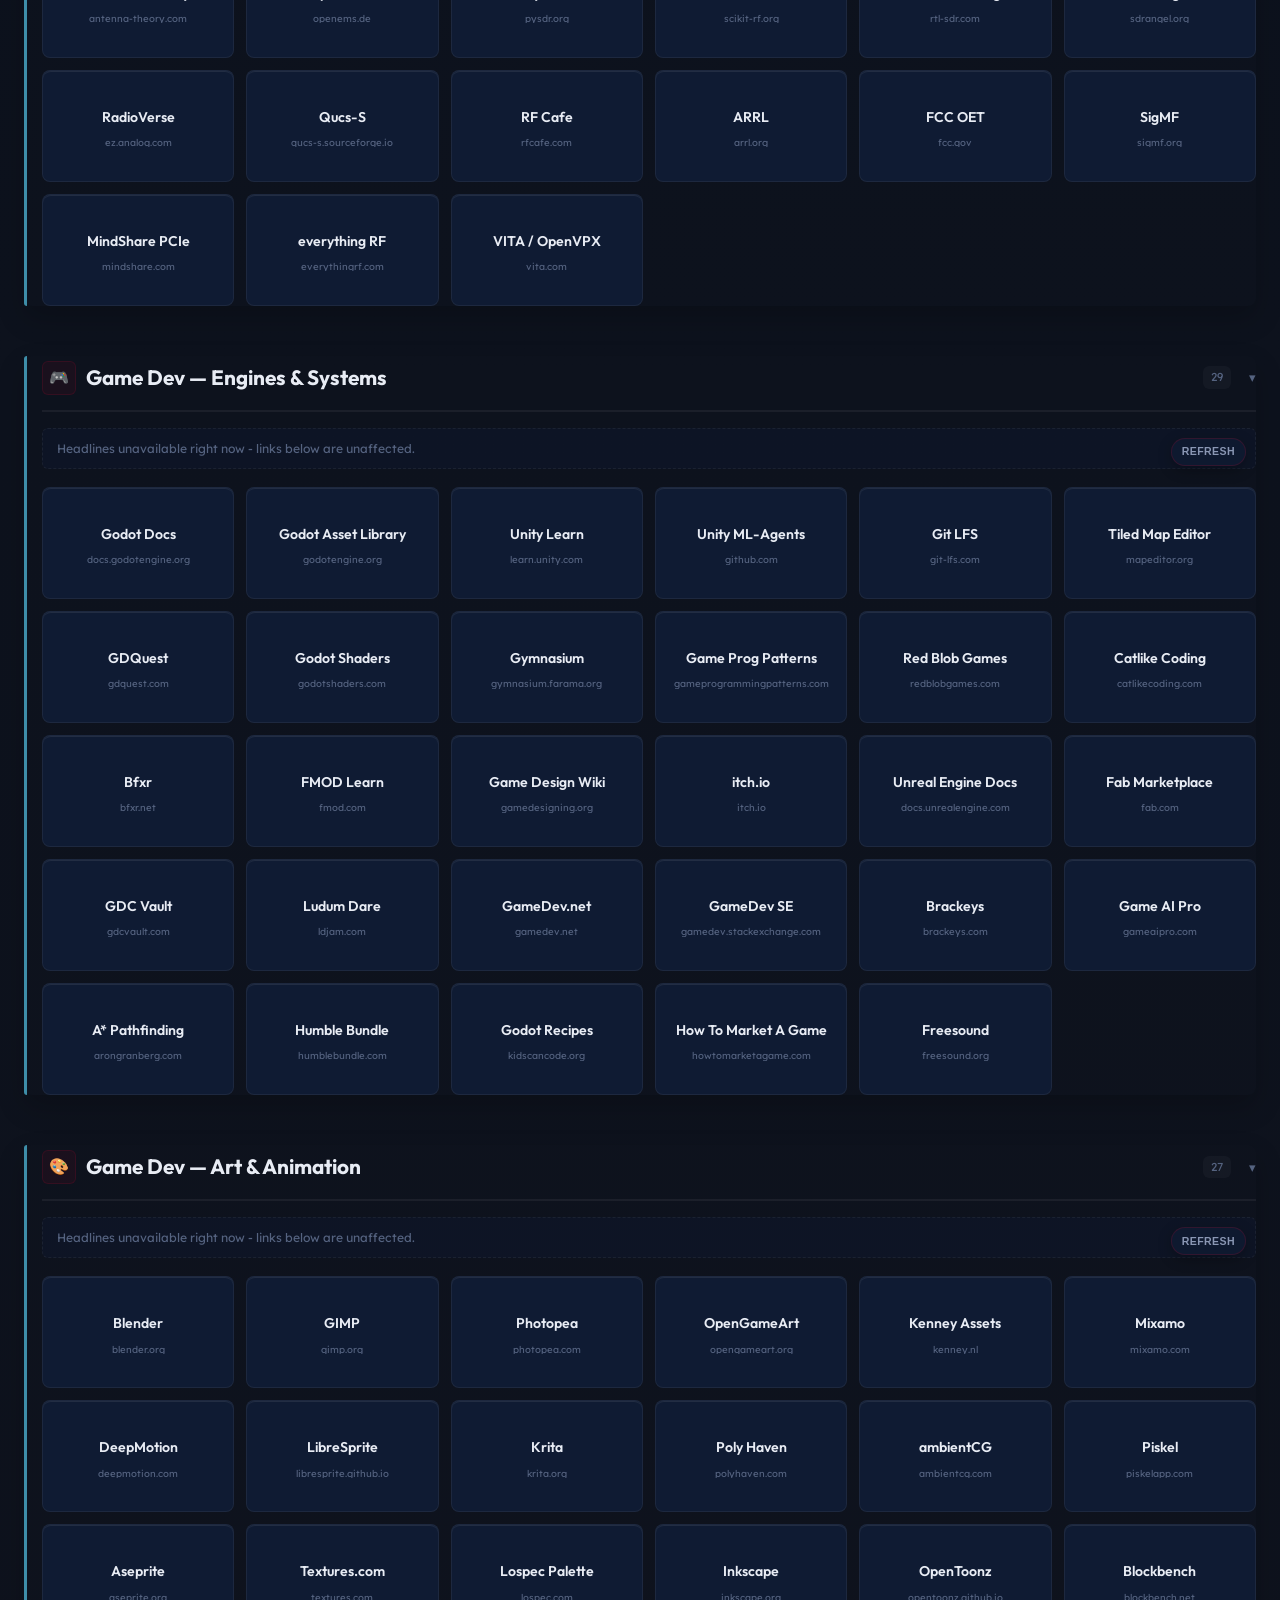
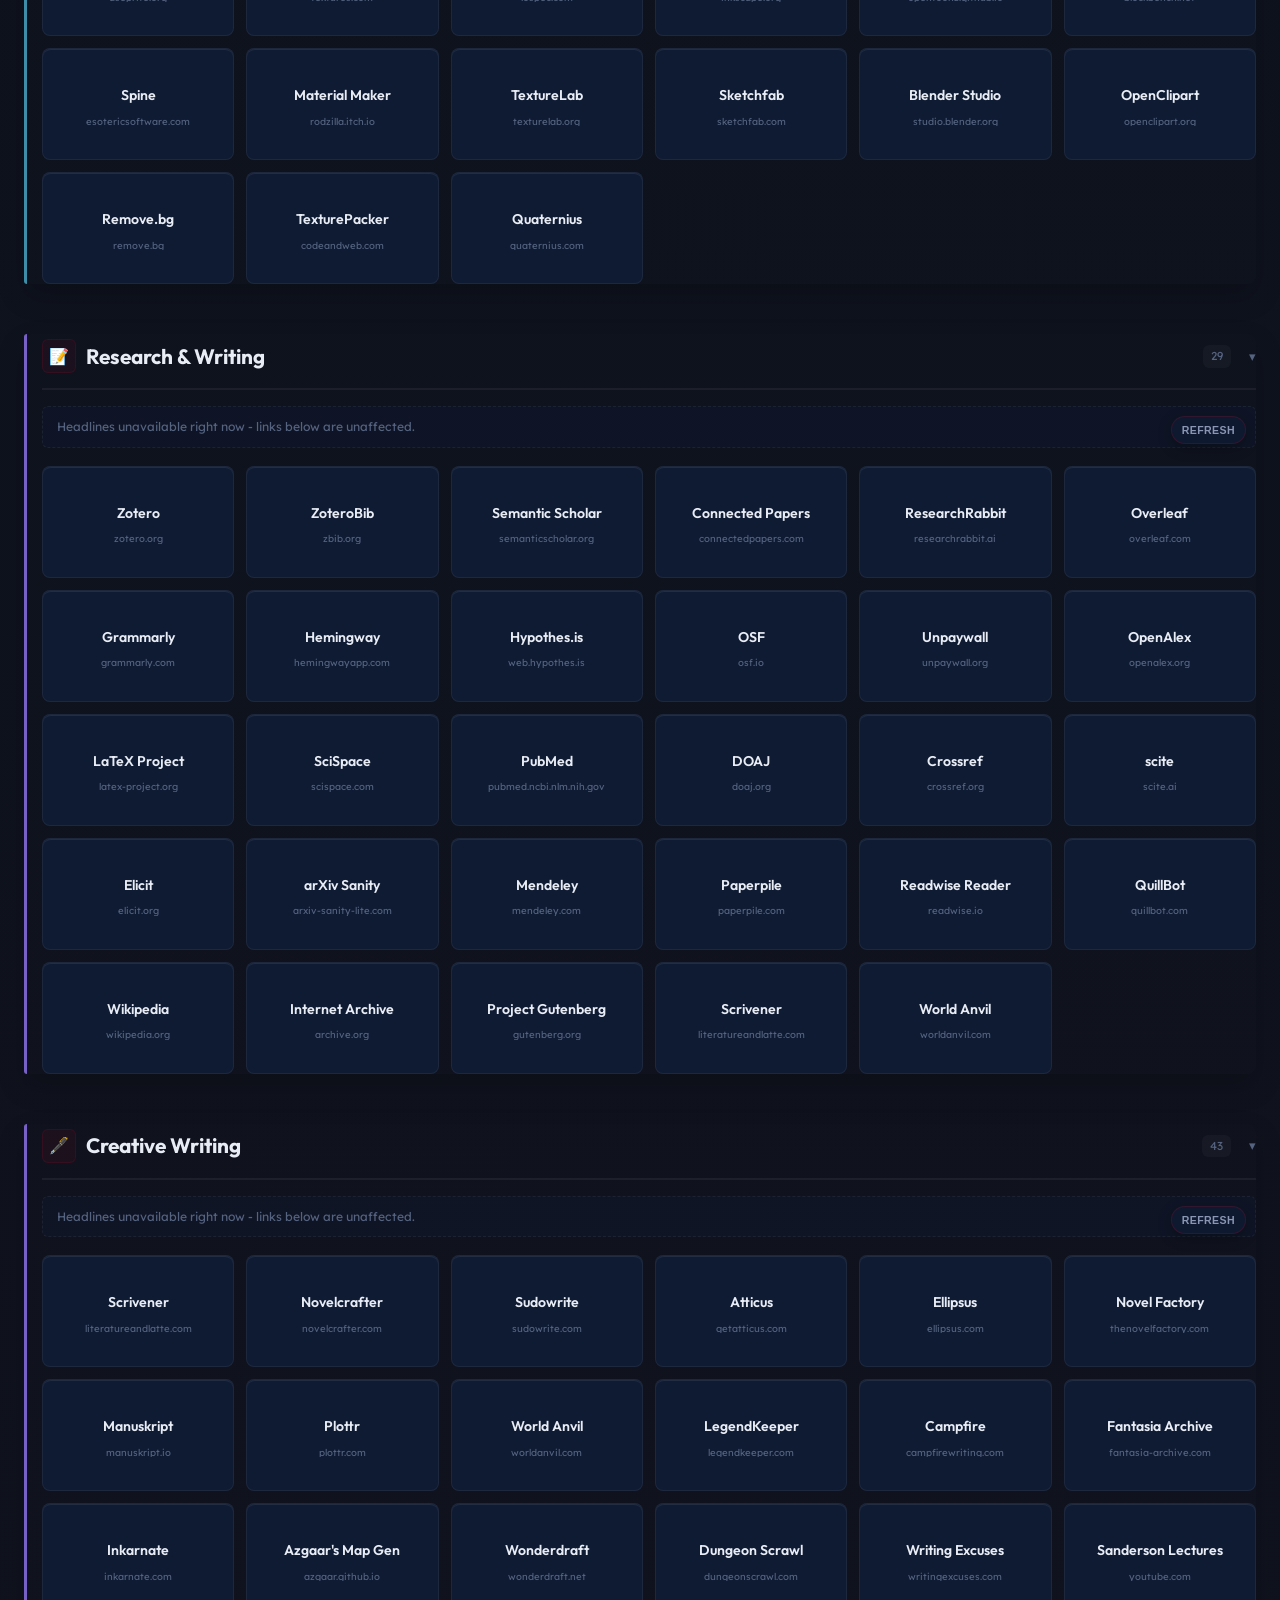
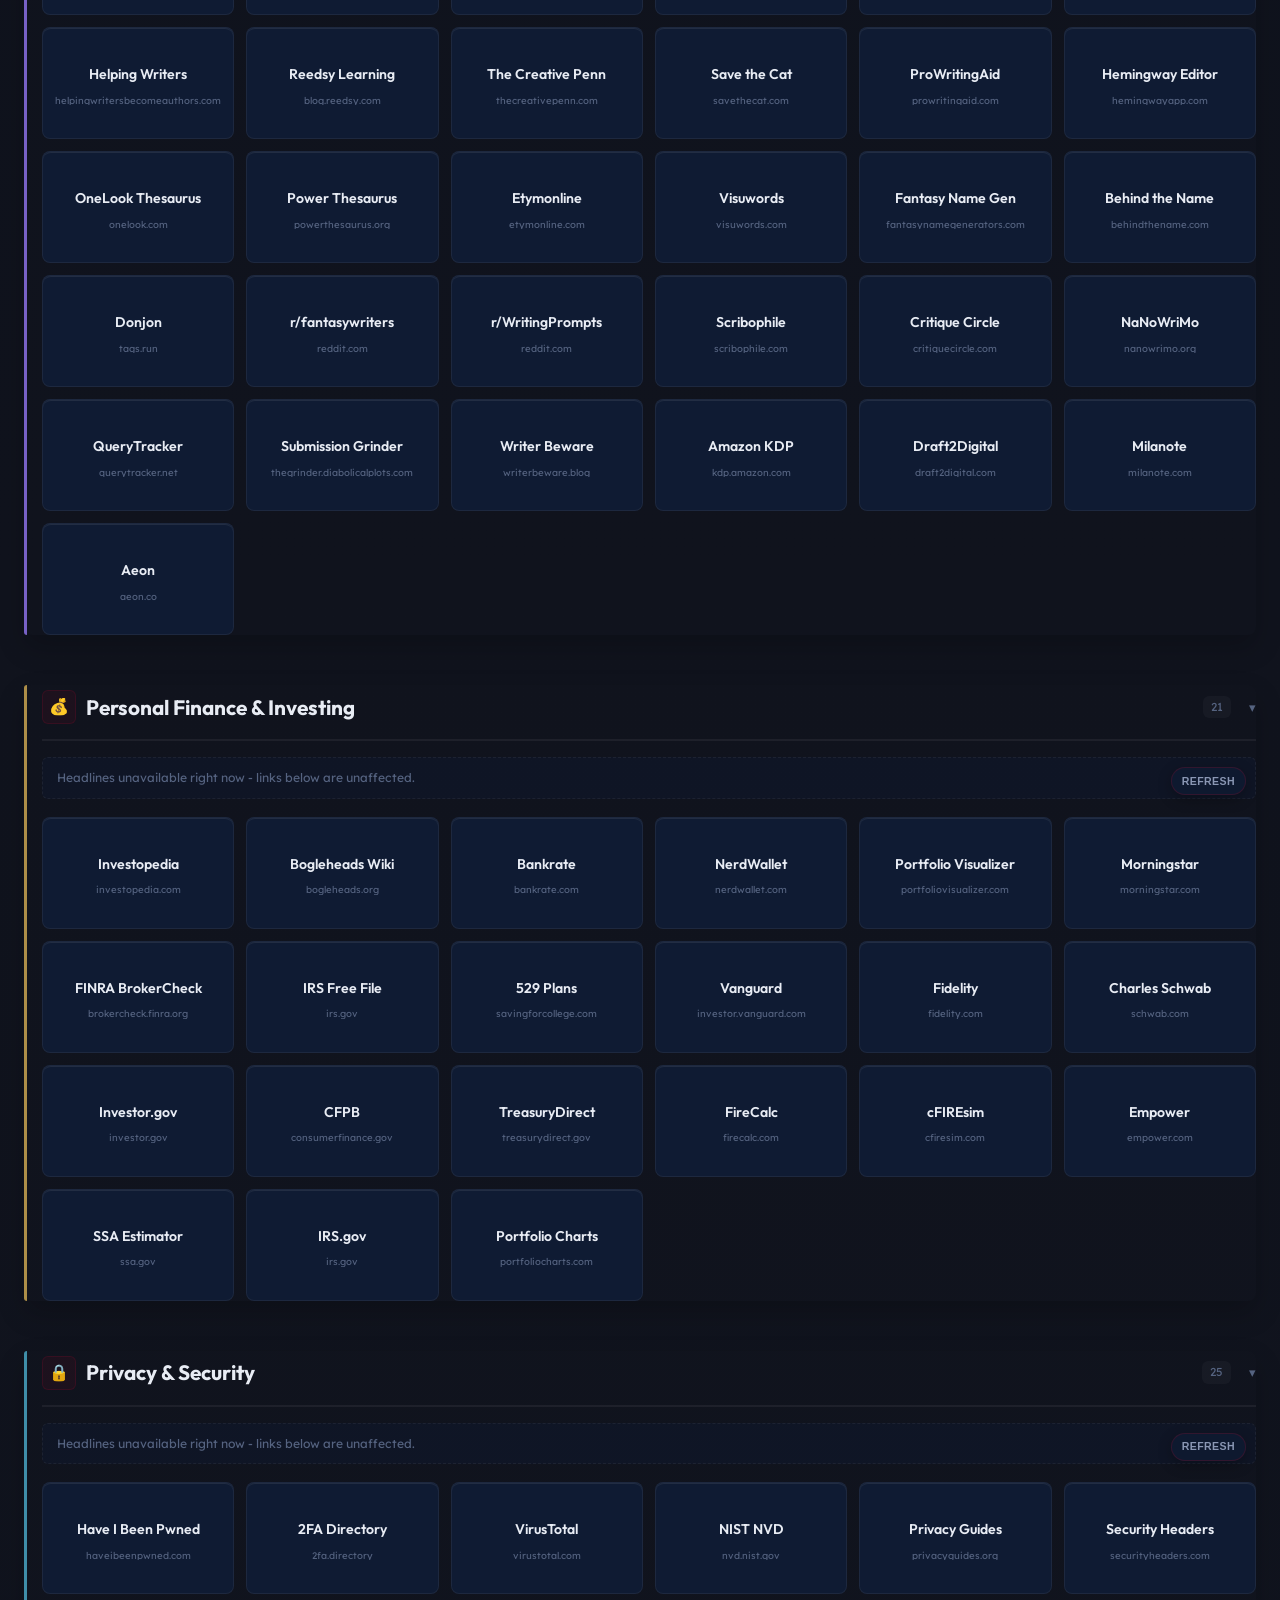
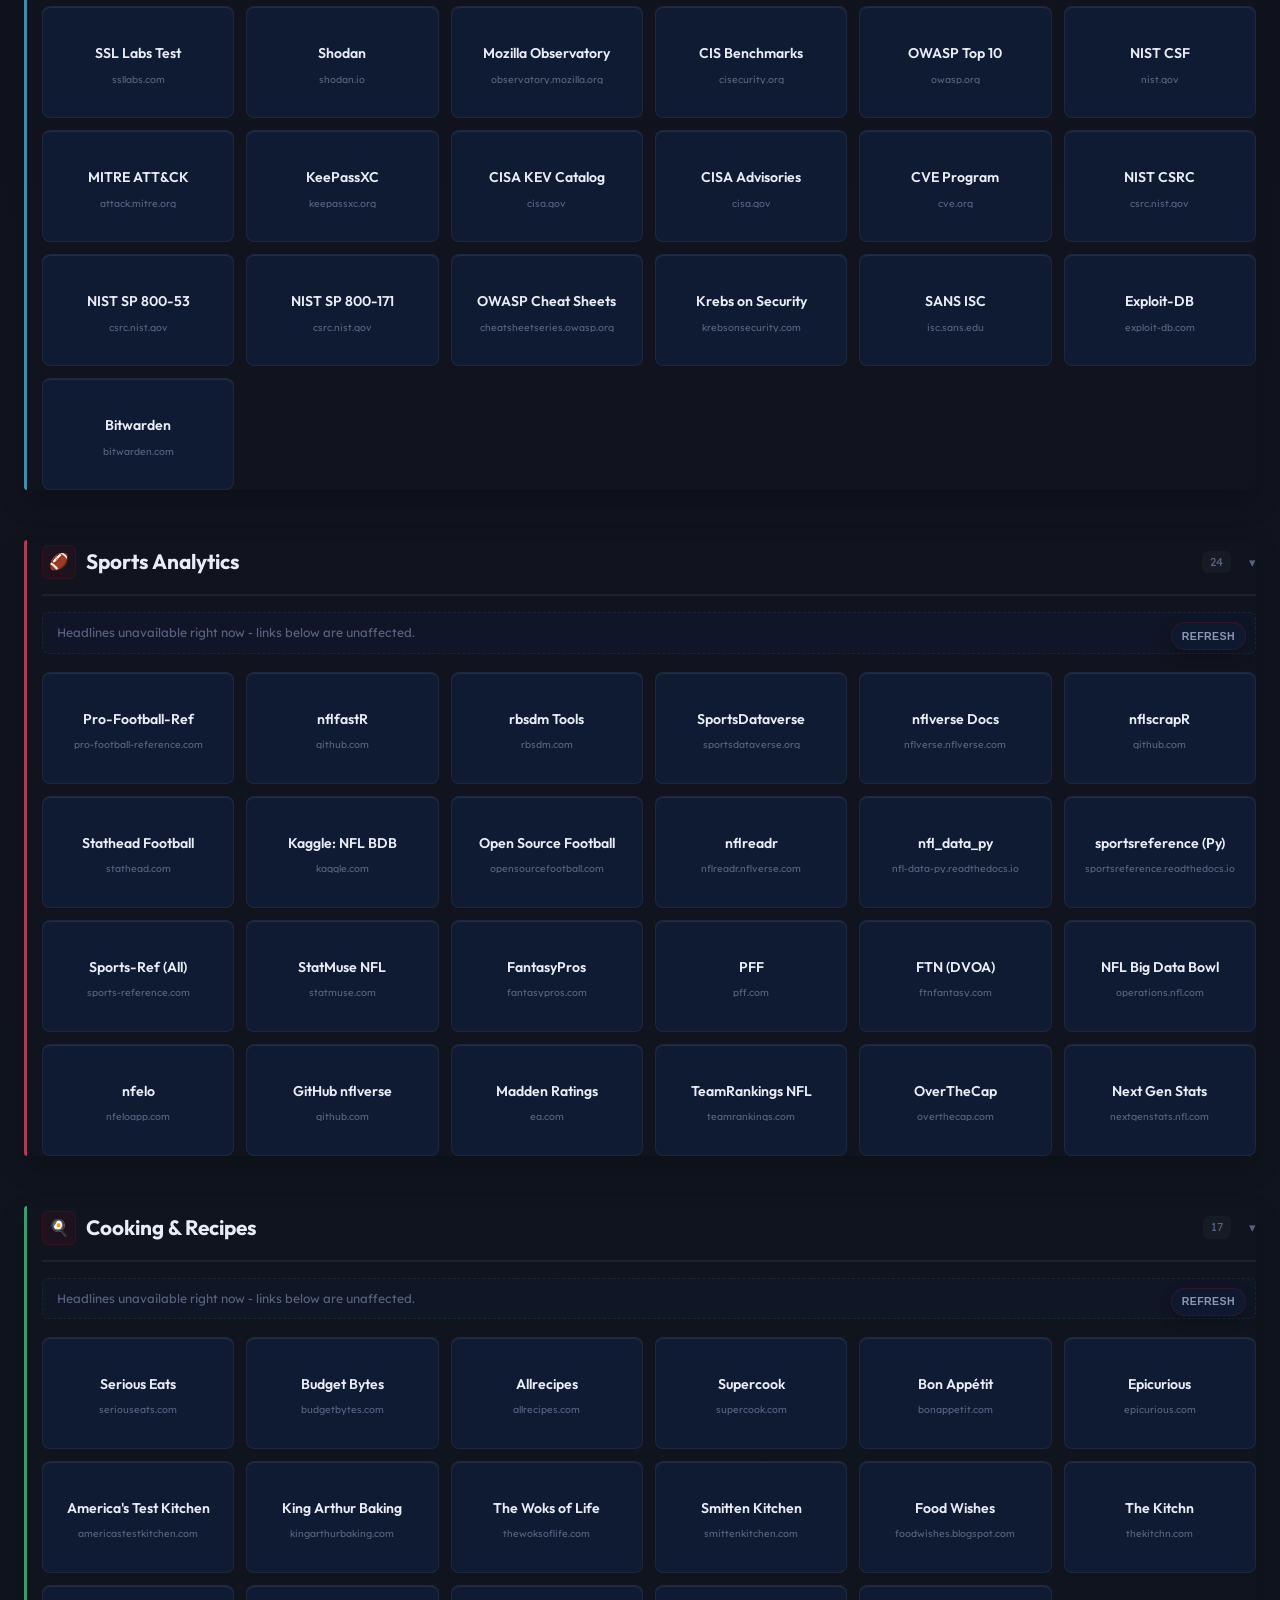
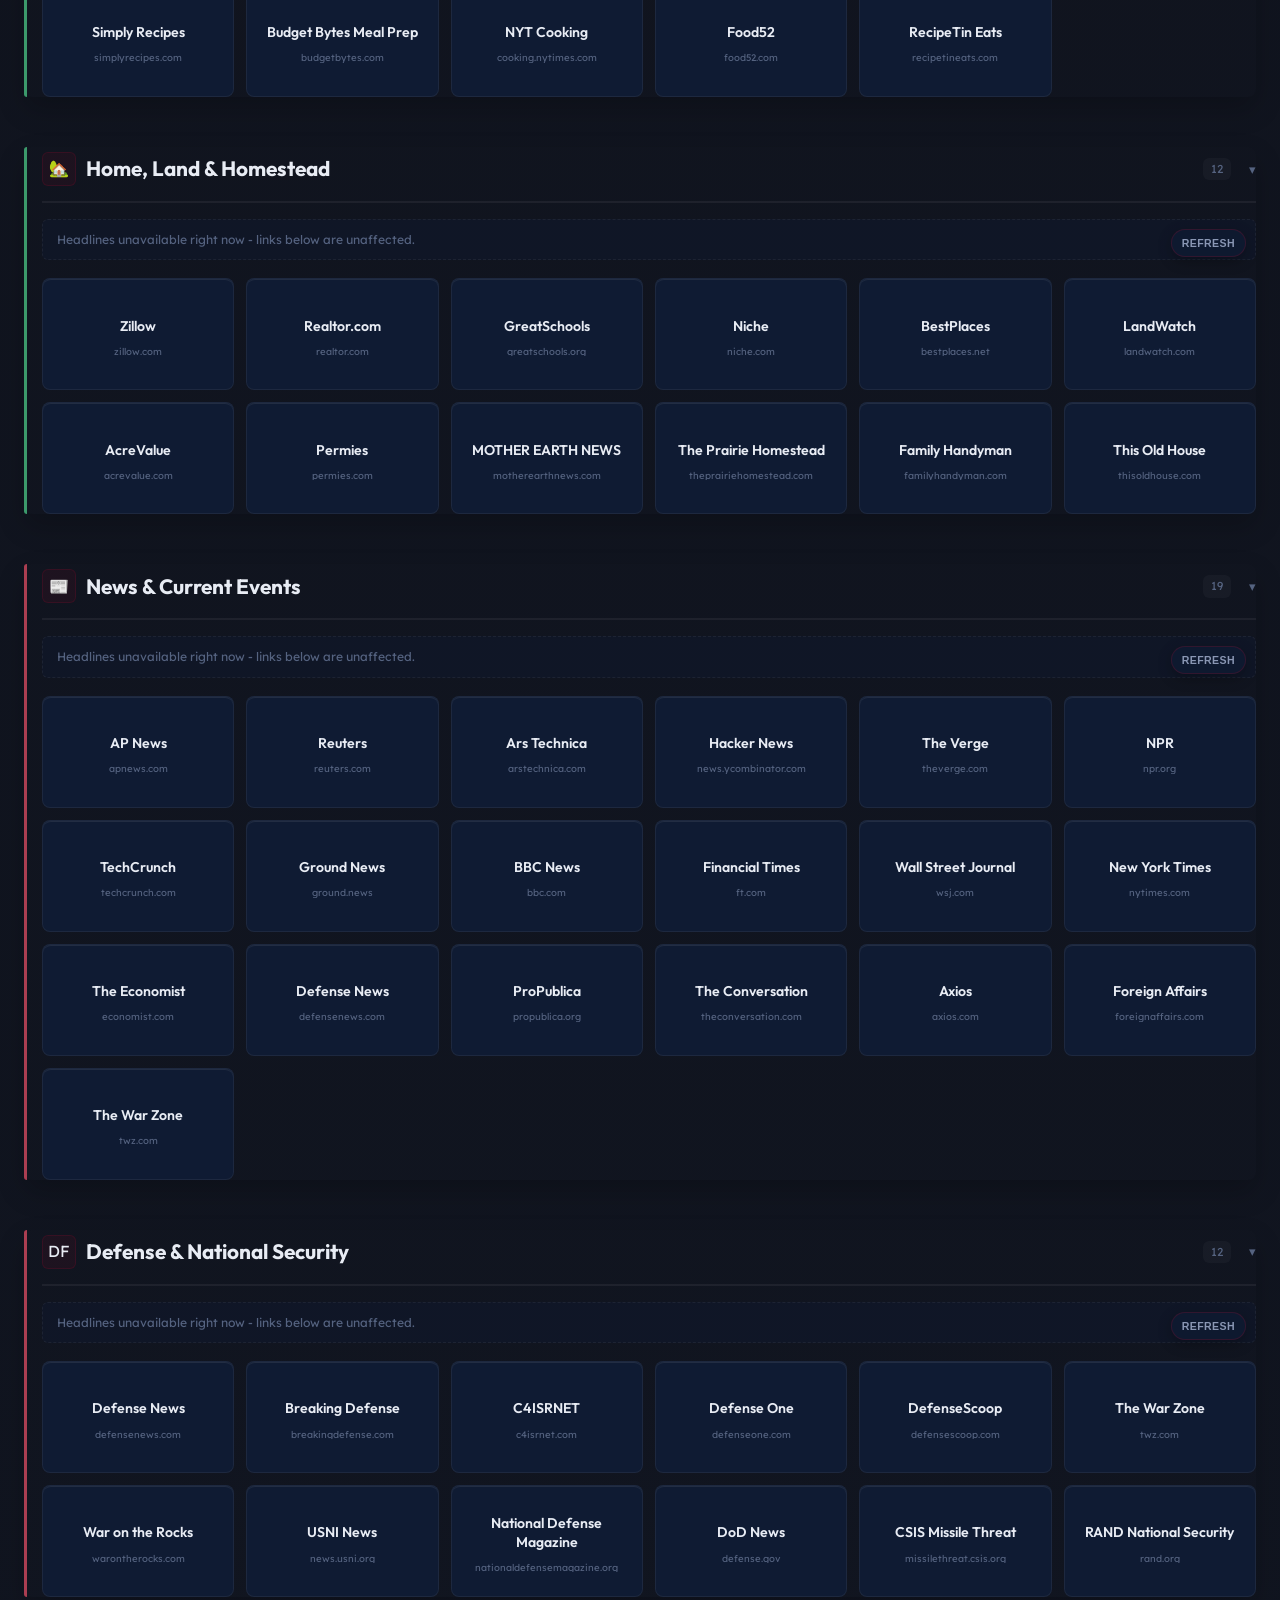
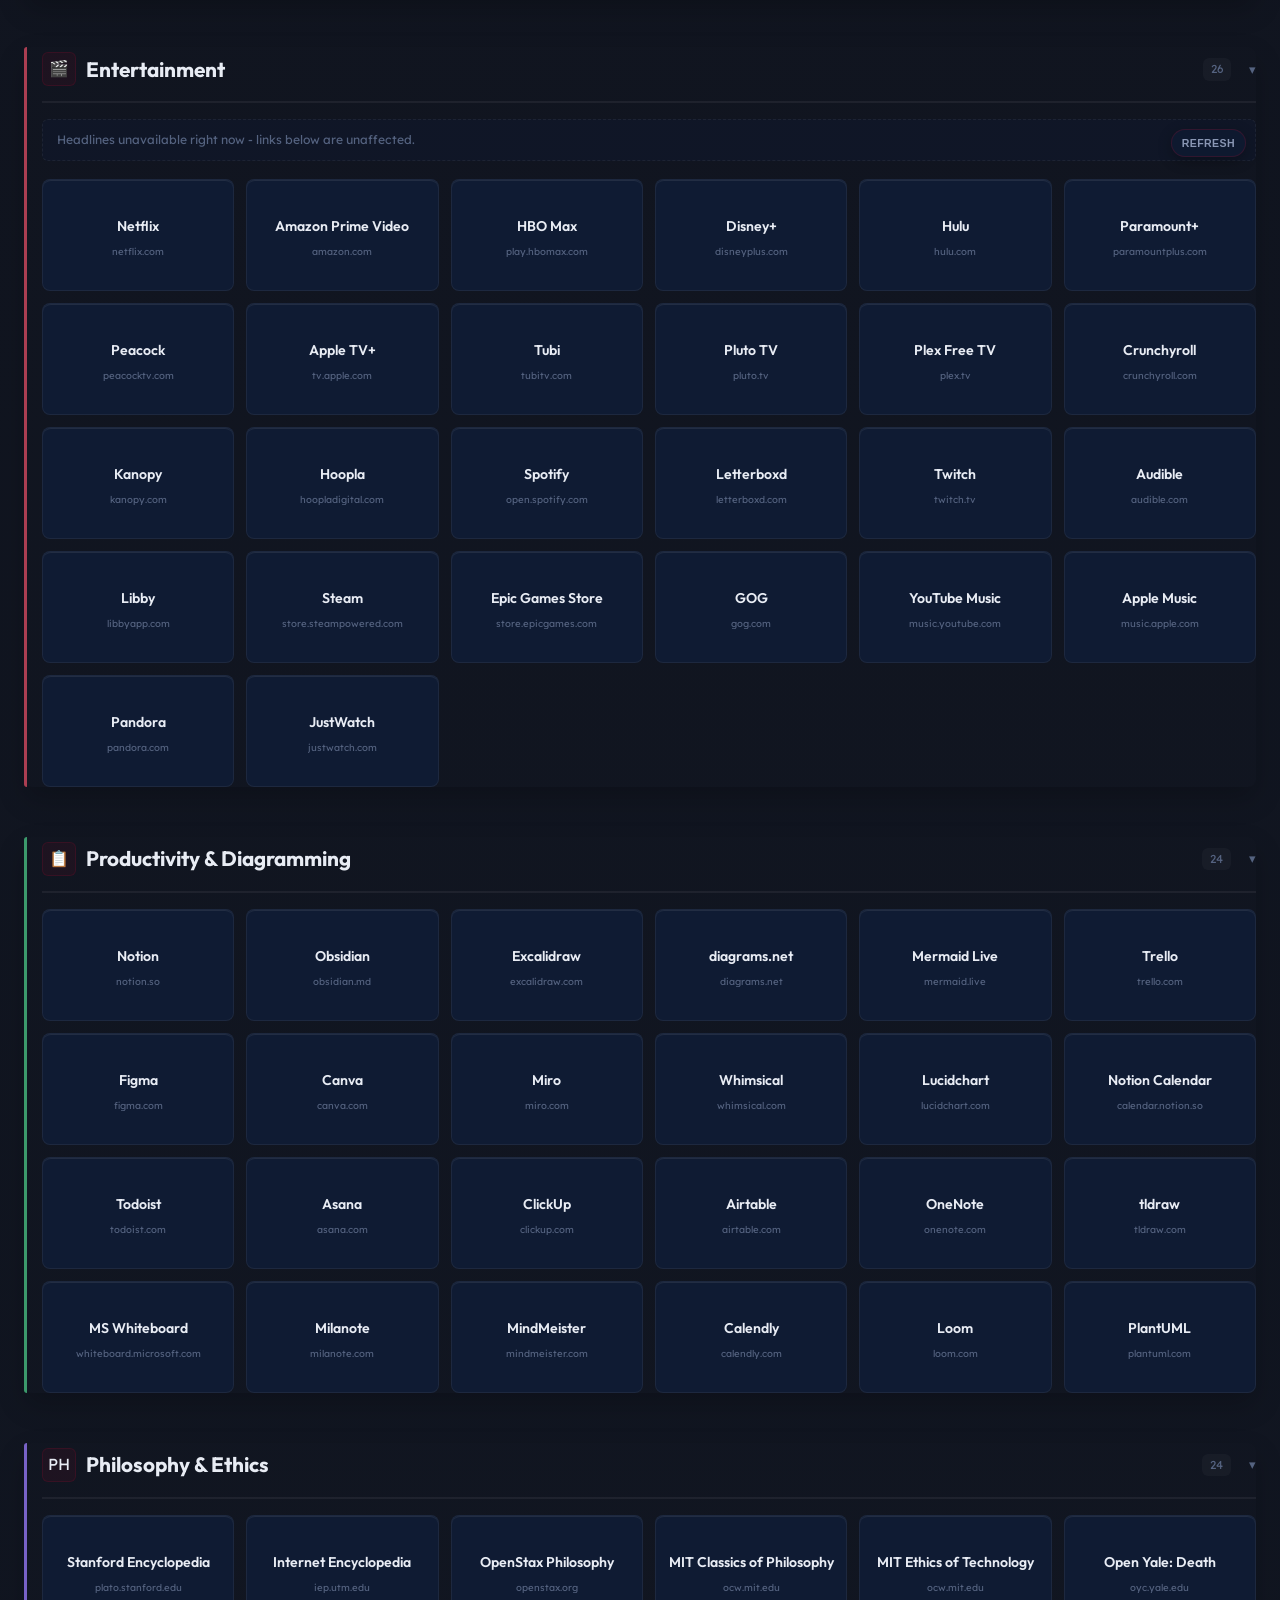
==== commit eba56da4: "Improve daily continuation, launcher relevance and local resilience" ====
--- a/index.html
+++ b/index.html
@@ -1154,7 +1154,7 @@
               <a class="v3-section-jump" data-v3-group="learn" href="#battle-history"><span>Battle History &amp; Maps</span><b>12</b></a>
               <a class="v3-section-jump" data-v3-group="media" href="#defense-industry"><span>Defense &amp; National Security</span><b>12</b></a>
               <a class="v3-section-jump" data-v3-group="life" href="#family"><span>Family &amp; Parenting</span><b>25</b></a>
-              <a class="v3-section-jump" data-v3-group="life" href="#home-land"><span>Home, Land &amp; Homestead</span><b>48</b></a>
+              <a class="v3-section-jump" data-v3-group="life" href="#home-land"><span>Home, Land &amp; Homestead</span><b>12</b></a>
               <a class="v3-section-jump" data-v3-group="kid" href="#kid-zone"><span>Learning with Dad — Kid Zone</span><b>36</b></a>
               <a class="v3-section-jump" data-v3-group="media" href="#entertainment"><span>Entertainment</span><b>26</b></a>
               <a class="v3-section-jump" data-v3-group="media" href="#social-media"><span>Social Media</span><b>7</b></a>
@@ -6471,7 +6471,7 @@
       <div class="section-header">
         <div class="section-icon" aria-hidden="true">🏡</div>
         <h2 id="home-land-heading">Home, Land &amp; Homestead</h2>
-        <span class="section-count">48</span>
+        <span class="section-count">12</span>
       </div>
       <div class="link-grid">
                 <a class="link-card" href="https://www.zillow.com"
@@ -7142,7 +7142,9 @@
       nr.classList.toggle('visible', q && v === 0);
     });
     document.addEventListener('keydown', e => {
-      if (e.key === '/' && document.activeElement !== si) { e.preventDefault(); si.focus(); }
+      const active = document.activeElement;
+      const editable = active && (active.isContentEditable || ['INPUT', 'TEXTAREA', 'SELECT'].includes(active.tagName));
+      if (e.key === '/' && !editable && !e.ctrlKey && !e.metaKey && !e.altKey && !document.getElementById('roost-command-panel')) { e.preventDefault(); si.focus(); }
       if (e.key === 'Escape' && document.activeElement === si) {
         si.value = ''; si.dispatchEvent(new Event('input')); si.blur();
       }
@@ -7257,7 +7259,13 @@
       const RECENT_MAX = 8;
 
       function safeRead(k) {
-        try { return JSON.parse(localStorage.getItem(k) || '[]'); }
+        try {
+          const value = JSON.parse(localStorage.getItem(k) || '[]');
+          return Array.isArray(value) ? value.filter(item => {
+            if (!item || typeof item !== 'object' || typeof item.href !== 'string') return false;
+            try { return /^https?:$/.test(new URL(item.href, location.href).protocol); } catch (e) { return false; }
+          }).map(item => ({ ...item, label: String(item.label || ''), desc: String(item.desc || '') })) : [];
+        }
         catch (e) { return []; }
       }
       function safeWrite(k, v) {
@@ -8337,6 +8345,24 @@
     font-size: 1.25rem;
     line-height: 1.1;
   }
+  /* Today is a short continuation surface; the existing deep tools stay one disclosure away. */
+  #roost-today .roost-today-inner { grid-template-columns: minmax(0, 1fr); }
+  .roost-resume-grid { display: grid; grid-template-columns: repeat(3, minmax(0, 1fr)); gap: 10px; }
+  .roost-resume-point { display: flex; flex-direction: column; gap: 7px; min-width: 0; min-height: 100px; text-align: left; cursor: pointer; padding: 12px; background: var(--bg-card); border: 1px solid var(--border-card); border-radius: var(--radius-sm); color: var(--text-primary); }
+  .roost-resume-point:hover { border-color: var(--gold); background: var(--bg-card-hover); }
+  .roost-resume-point strong { font-size: .93rem; line-height: 1.35; overflow-wrap: anywhere; }
+  .roost-resume-point .roost-resume-open { margin-top: auto; color: var(--gold); }
+  .roost-daily-desk > .roost-mini-actions { margin-top: 12px; }
+  .roost-daily-desk .roost-mini-action { min-height: 44px; }
+  .roost-today-empty { padding: 4px 0; }
+  .roost-today-details { margin-top: 10px; border-top: 1px solid var(--border-subtle); }
+  .roost-today-details summary { cursor: pointer; padding: 12px 0; min-height: 44px; color: var(--text-secondary); font-size: .78rem; }
+  .roost-today-extra { display: grid; gap: 12px; }
+  @media (max-width: 600px) {
+    .roost-resume-grid { grid-template-columns: minmax(0, 1fr); gap: 7px; }
+    .roost-resume-point { min-height: 78px; padding: 10px 12px; gap: 4px; }
+    .roost-resume-point .roost-resume-open { display: none; }
+  }
   .top-bar.roost-command-surface {
     z-index: 72;
     border-top: 1px solid var(--border-subtle);
@@ -9645,6 +9671,14 @@
     top: 9px;
     z-index: 5;
   }
+  .roost-feat-wrap .roost-save-article {
+    top: 48px;
+  }
+  .roost-save-article.is-saved {
+    border-color: rgba(255, 211, 77, .42);
+    background: rgba(255, 211, 77, .12);
+    color: #ffe7a3;
+  }
   .roost-feat-wrap,
   .roost-row-wrap {
     position: relative;
@@ -10466,7 +10500,8 @@
     .roost-setup-foot,
     .roost-setup-actions { display: grid; grid-template-columns: 1fr; }
     .roost-setup-btn { width: 100%; }
-    .roost-primary-actions { width: 100%; display: grid; grid-template-columns: 1fr; }
+    .roost-primary-actions { width: 100%; display: grid; grid-template-columns: minmax(0, 1fr) minmax(0, 1fr); }
+    .roost-primary-actions button { min-height: 44px; white-space: normal; }
     .roost-add-link-primary { width: 100%; }
     .roost-custom-form .roost-field-row,
     .roost-import-controls,
@@ -10520,8 +10555,18 @@
 (function () {
   "use strict";
   var LS = {
-    read: function (k, d) { try { var v = localStorage.getItem(k); return v == null ? d : JSON.parse(v); } catch (e) { return d; } },
-    write: function (k, v) { try { localStorage.setItem(k, JSON.stringify(v)); } catch (e) {} }
+    read: function (k, d) {
+      try {
+        var raw = localStorage.getItem(k), value = raw == null ? d : JSON.parse(raw);
+        // A valid JSON value can still be the wrong shape. Leave the original
+        // bytes available to Backup / Restore; isolate the affected subsystem.
+        if (Array.isArray(d)) return Array.isArray(value) ? value : d;
+        if (d && typeof d === "object") return value && typeof value === "object" && !Array.isArray(value) ? value : d;
+        if (d != null) return typeof value === typeof d ? value : d;
+        return value;
+      } catch (e) { return d; }
+    },
+    write: function (k, v) { try { localStorage.setItem(k, JSON.stringify(v)); return true; } catch (e) { return false; } }
   };
   var SETTINGS_KEY = "roost_settings_v1";
   var settings = LS.read(SETTINGS_KEY, { headlines: true });
@@ -10893,10 +10938,18 @@
     } catch (e) {}
     return "";
   }
+  function customSectionsStorageIsMalformed() {
+    try {
+      var raw = localStorage.getItem(CUSTOM_SECTIONS_KEY);
+      if (raw === null) return false;
+      var value = JSON.parse(raw);
+      return !Array.isArray(value) || value.some(function (section) { return !section || typeof section !== "object" || Array.isArray(section); });
+    } catch (e) { return true; }
+  }
   function customSections() {
     var raw = LS.read(CUSTOM_SECTIONS_KEY, []);
     if (!Array.isArray(raw)) raw = [];
-    return raw.map(function (section, index) {
+    return raw.filter(function (section) { return section && typeof section === "object" && !Array.isArray(section); }).map(function (section, index) {
       var id = String(section.id || customId("csec")).replace(/[^a-zA-Z0-9_-]/g, "");
       if (!id) id = customId("csec");
       return {
@@ -10921,7 +10974,7 @@
   function customLinks() {
     var raw = LS.read(CUSTOM_LINKS_KEY, []);
     if (!Array.isArray(raw)) raw = [];
-    return raw.map(function (link) {
+    return raw.filter(function (link) { return link && typeof link === "object" && !Array.isArray(link); }).map(function (link) {
       var url = safeCustomUrl(link.url || link.href);
       if (!url) return null;
       return {
@@ -10979,30 +11032,40 @@
     document.querySelectorAll('#nav-tabs a[data-custom-section], .v3-section-launcher a[data-custom-section]').forEach(function (node) { node.remove(); });
     var sections = customSections();
     var links = customLinks();
-    if (links.length && !sections.length) {
+    var preserveSections = customSectionsStorageIsMalformed();
+    if (links.length && !sections.length && !preserveSections) {
       sections = [ensureDefaultCustomSection()];
       links.forEach(function (link) { link.sectionId = sections[0].id; });
       saveCustomLinks(links);
     }
-    var sectionIds = {};
+    var sectionIds = Object.create(null);
     sections.forEach(function (section) { sectionIds[section.id] = true; });
-    if (links.some(function (link) { return !sectionIds[link.sectionId]; }) && sections.length) {
-      links.forEach(function (link) { if (!sectionIds[link.sectionId]) link.sectionId = sections[0].id; });
-      saveCustomLinks(links);
+    if (links.some(function (link) { return !sectionIds[link.sectionId]; })) {
+      if (preserveSections) {
+        // Display orphaned links without replacing damaged section bytes or
+        // rewriting their original section references before a backup exists.
+        var recoveryId = "roost-recovered-custom-links";
+        while (sectionIds[recoveryId] || document.getElementById(recoveryId)) recoveryId += "-recovered";
+        sections.push({ id: recoveryId, title: "Recovered custom links", hidden: false, recovery: true });
+      } else if (sections.length) {
+        links.forEach(function (link) { if (!sectionIds[link.sectionId]) link.sectionId = sections[0].id; });
+        saveCustomLinks(links);
+      }
     }
     var launcher = document.querySelector(".v3-section-launcher");
     var tabs = document.getElementById("nav-tabs");
     sections.forEach(function (section) {
-      var sectionLinks = links.filter(function (link) { return link.sectionId === section.id && !link.hidden; });
+      var sectionLinks = links.filter(function (link) { return !link.hidden && (link.sectionId === section.id || (section.recovery && !sectionIds[link.sectionId])); });
       if (section.hidden && !sectionLinks.length) return;
       var el = document.createElement("div");
-      el.className = "section roost-custom-section" + (section.hidden ? " roost-custom-section-hidden roost-hidden" : "");
+      el.className = "section roost-custom-section" + (section.hidden ? " roost-custom-section-hidden roost-hidden" : "") + (section.recovery ? " roost-custom-recovery" : "");
       el.id = section.id;
       el.setAttribute("role", "region");
       el.setAttribute("aria-labelledby", section.id + "-heading");
       el.setAttribute("data-v3-group", "life");
       el.innerHTML =
         '<div class="section-header" role="button" tabindex="0" aria-expanded="true"><div class="section-icon" aria-hidden="true">+</div><h2 id="' + esc(section.id) + '-heading">' + esc(section.title) + '</h2><span class="section-count">' + sectionLinks.length + '</span></div>' +
+        (section.recovery ? '<p class="roost-custom-empty">Some saved sections could not be read. Your original data is unchanged. Export a backup before repairing it in Custom Links or restoring a previous backup.</p>' : '') +
         '<div class="link-grid">' + (sectionLinks.map(customLinkCardHtml).join("") || '<p class="roost-custom-empty">No custom links in this section yet.</p>') + '</div>';
       main.appendChild(el);
       setupGenericSectionCollapse(el);
@@ -11082,9 +11145,9 @@
     card.appendChild(btn);
     syncPinButton(card, btn);
   }
-  function readPins() { return LS.read("kfl_pins_v1", []); }
+  function readPins() { return LS.read("kfl_pins_v1", []).filter(function (item) { return item && safeCustomUrl(item.href); }); }
   function writePins(pins) { LS.write("kfl_pins_v1", pins.slice(0, 24)); }
-  function readRecent() { return LS.read("kfl_recent_v1", []); }
+  function readRecent() { return LS.read("kfl_recent_v1", []).filter(function (item) { return item && safeCustomUrl(item.href); }); }
   function writeRecent(recent) { LS.write("kfl_recent_v1", recent.slice(0, 8)); }
   function syncCustomFavoritesToPins() {
     var pins = readPins();
@@ -11926,26 +11989,54 @@
   };
   var wireHeadlineOffsets = {};
   var sectionHeadlineOffsets = {};
+  var wireLoadSequence = 0;
 
   /* ---------- resilient feed fetch (CORS proxies + cache) ---------- */
   var CACHE_TTL = 30 * 60 * 1000; // 30 min
+  var SECTION_HEADLINE_MAX_AGE = 14 * 24 * 60 * 60 * 1000;
+  var feedRequests = Object.create(null);
+  var feedControllers = [];
+  var headlineObserver = null;
   var PROXIES = [
     function (u) { return { url: "https://api.allorigins.win/raw?url=" + encodeURIComponent(u), json: false }; },
     function (u) { return { url: "https://corsproxy.io/?url=" + encodeURIComponent(u), json: false }; },
     function (u) { return { url: "https://api.allorigins.win/get?url=" + encodeURIComponent(u), json: true }; }
   ];
   function cacheKey(u) { return "roost_feed_" + u.replace(/[^a-z0-9]/gi, "").slice(0, 60) + "_" + u.length; }
+  function normalizedFeedItems(items) {
+    if (!Array.isArray(items)) return [];
+    return items.slice(0, 100).filter(function (item) {
+      return item && typeof item === "object" && typeof item.title === "string" && item.title.trim() && safeHttpUrl(item.link);
+    }).map(function (item) {
+      return { title: item.title.slice(0, 300), link: safeHttpUrl(item.link), desc: String(item.desc || "").slice(0, 1200), date: String(item.date || "").slice(0, 100), source: String(item.source || "").slice(0, 80) };
+    });
+  }
+  function readFeedCache(url) {
+    var cached = LS.read(cacheKey(url), null);
+    if (!cached || !isFinite(Number(cached.t)) || Number(cached.t) <= 0) return null;
+    var items = normalizedFeedItems(cached.items);
+    return items.length ? { t: Math.min(Number(cached.t), Date.now()), items: items } : null;
+  }
+  function feedItemsWithFreshness(items, timestamp, live) {
+    return items.map(function (item) {
+      return Object.assign({}, item, { _feedFetchedAt: timestamp, _feedLive: !!live });
+    });
+  }
+  function pauseHeadlineRequests() {
+    if (headlineObserver) { headlineObserver.disconnect(); headlineObserver = null; }
+    feedControllers.forEach(function (controller) { controller.abort(); });
+  }
   function feedCacheMeta(urls) {
     var newest = 0, oldest = 0, count = 0;
     (urls || []).forEach(function (url) {
-      var cached = LS.read(cacheKey(url), null);
+      var cached = readFeedCache(url);
       if (!cached || !cached.t || !cached.items || !cached.items.length) return;
       count++;
       newest = Math.max(newest, Number(cached.t) || 0);
       oldest = oldest ? Math.min(oldest, Number(cached.t) || 0) : Number(cached.t) || 0;
     });
     if (!count || !newest) return null;
-    var age = Math.max(0, Date.now() - newest);
+    var age = Math.max(0, Date.now() - oldest);
     return { count: count, age: age, newest: newest, oldest: oldest || newest, stale: age > CACHE_TTL };
   }
   function compactDuration(ms) {
@@ -11955,11 +12046,13 @@
     if (hours < 48) return hours + "h";
     return Math.round(hours / 24) + "d";
   }
-  function feedFreshnessHtml(urls) {
-    var meta = feedCacheMeta(urls);
+  function feedFreshnessHtml(urls, item) {
+    var meta = item && item._feedFetchedAt ? { age: Math.max(0, Date.now() - item._feedFetchedAt) } : feedCacheMeta(urls);
     if (!meta) return "";
-    var label = (meta.stale ? "Stale " : "Cached ") + compactDuration(meta.age);
-    var title = meta.stale ? "Showing older cached headlines because live feeds may be slow or unavailable." : "Showing cached headlines while the feed refreshes in the background.";
+    meta.stale = meta.age > CACHE_TTL;
+    var live = item && item._feedLive && !meta.stale;
+    var label = live ? "Live" : (meta.stale ? "Stale " : "Cached ") + compactDuration(meta.age);
+    var title = live ? "Fetched from the feed during this visit." : (meta.stale ? "Saved more than 30 minutes ago. Live feeds may be slow or unavailable." : "Saved locally within the last 30 minutes.");
     return '<span class="roost-news-age' + (meta.stale ? ' stale' : '') + '" title="' + esc(title) + '">' + esc(label) + '</span>';
   }
 
@@ -11968,70 +12061,104 @@
     try {
       var doc = new DOMParser().parseFromString(xmlText, "text/xml");
       if (doc.querySelector("parsererror")) return out;
-      var items = doc.querySelectorAll("item");
+      var items = Array.from(doc.querySelectorAll("item")).slice(0, 100);
       if (items.length) {
         items.forEach(function (it) {
           var t = txt(it, "title"), l = txt(it, "link"),
               d = txt(it, "description") || txt(it, "summary"),
               p = txt(it, "pubDate") || txt(it, "date");
-          if (t) out.push({ title: clean(t), link: l, desc: stripHtml(d), date: p, source: sourceLabel });
+          if (t) out.push({ title: cleanFeedTitle(t), link: l, desc: stripHtml(d), date: p, source: sourceLabel });
         });
       } else {
         // Atom
-        doc.querySelectorAll("entry").forEach(function (it) {
+        Array.from(doc.querySelectorAll("entry")).slice(0, 100).forEach(function (it) {
           var t = txt(it, "title");
-          var linkEl = it.querySelector("link");
+          var linkEl = it.querySelector('link[rel="alternate"], link:not([rel])');
           var l = linkEl ? (linkEl.getAttribute("href") || linkEl.textContent) : "";
           var d = txt(it, "summary") || txt(it, "content");
           var p = txt(it, "updated") || txt(it, "published");
-          if (t) out.push({ title: clean(t), link: l, desc: stripHtml(d), date: p, source: sourceLabel });
+          if (t) out.push({ title: cleanFeedTitle(t), link: l, desc: stripHtml(d), date: p, source: sourceLabel });
         });
       }
     } catch (e) {}
-    return out;
+    return normalizedFeedItems(out);
   }
   function txt(parent, tag) { var el = parent.getElementsByTagName(tag)[0]; return el ? el.textContent : ""; }
   function clean(s) { return (s || "").replace(/<!\[CDATA\[|\]\]>/g, "").trim(); }
-  function stripHtml(s) { var tmp = document.createElement("div"); tmp.innerHTML = clean(s); return (tmp.textContent || "").trim(); }
+  function decodeHtmlEntities(s) {
+    var out = clean(s);
+    if (!/[&][#a-z0-9]+;/i.test(out)) return out;
+    var textarea = document.createElement("textarea");
+    for (var i = 0; i < 3 && /[&][#a-z0-9]+;/i.test(out); i++) {
+      textarea.innerHTML = out;
+      if (textarea.value === out) break;
+      out = textarea.value;
+    }
+    return out;
+  }
+  function cleanFeedTitle(s) {
+    var decoded = decodeHtmlEntities(s);
+    if (/[<>]/.test(decoded)) return stripHtml(decoded);
+    return decoded.replace(/\s+/g, " ").trim();
+  }
+  function stripHtml(s) { var tmp = document.createElement("template"); tmp.innerHTML = clean(s); return decodeHtmlEntities(tmp.content.textContent || "").trim(); }
 
 
   function fetchOne(url, label, opts) {
     opts = opts || {};
     var ck = cacheKey(url);
-    var cached = LS.read(ck, null);
+    var cached = readFeedCache(url);
+    var saved = cached ? feedItemsWithFreshness(cached.items, cached.t, false) : [];
+    if (!settings.headlines || navigator.onLine === false) return Promise.resolve(saved);
     if (!opts.force && cached && (Date.now() - cached.t) < CACHE_TTL && cached.items && cached.items.length) {
-      return Promise.resolve(cached.items);
+      return Promise.resolve(saved);
     }
     if (!opts.force && opts.preferCache && cached && cached.items && cached.items.length) {
       refreshFeed(url, label, ck, cached, opts.limit || 12);
-      return Promise.resolve(cached.items);
+      return Promise.resolve(saved);
     }
     return refreshFeed(url, label, ck, cached, opts.limit || 12);
   }
-  function fetchWithTimeout(url) {
+  function fetchWithTimeout(url, asJson) {
     var controller = typeof AbortController !== "undefined" ? new AbortController() : null;
+    if (controller) feedControllers.push(controller);
     var timer = controller ? setTimeout(function () { controller.abort(); }, 6500) : null;
     return fetch(url, { cache: "no-store", signal: controller ? controller.signal : undefined })
-      .finally(function () { if (timer) clearTimeout(timer); });
+      .then(function (response) {
+        if (!response.ok) throw new Error("status " + response.status);
+        return asJson ? response.json() : response.text();
+      })
+      .finally(function () {
+        if (timer) clearTimeout(timer);
+        if (controller) feedControllers = feedControllers.filter(function (entry) { return entry !== controller; });
+      });
   }
   function refreshFeed(url, label, ck, cached, limit) {
+    // Wire and section strips share sources, including during repeated setup.
+    if (feedRequests[url]) return feedRequests[url];
     var i = 0;
+    var fallback = cached ? feedItemsWithFreshness(cached.items, cached.t, false) : [];
     function attempt() {
-      if (i >= PROXIES.length) return Promise.resolve(cached && cached.items ? cached.items : []);
+      if (!settings.headlines || navigator.onLine === false || i >= PROXIES.length) return Promise.resolve(fallback);
       var spec = PROXIES[i++](url);
-      return fetchWithTimeout(spec.url)
-        .then(function (r) { if (!r.ok) throw new Error("status " + r.status); return spec.json ? r.json() : r.text(); })
+      return fetchWithTimeout(spec.url, spec.json)
         .then(function (body) {
           var xml = spec.json ? (body && body.contents) : body;
-          if (!xml) throw new Error("empty");
+          if (typeof xml !== "string" || !xml || xml.length > 2000000) throw new Error("empty or oversized feed");
           var items = parseFeed(xml, label);
           if (!items.length) throw new Error("no items");
-          LS.write(ck, { t: Date.now(), items: items.slice(0, limit) });
-          return items;
+          var timestamp = Date.now();
+          items = items.slice(0, Math.max(12, limit));
+          LS.write(ck, { t: timestamp, items: items });
+          return feedItemsWithFreshness(items, timestamp, true);
         })
         .catch(function () { return attempt(); });
     }
-    return attempt();
+    var request = attempt().finally(function () {
+      if (feedRequests[url] === request) delete feedRequests[url];
+    });
+    feedRequests[url] = request;
+    return request;
   }
 
   function fetchSection(cfg, opts) {
@@ -12044,10 +12171,12 @@
   function mergeFeedItems(lists, keyLen) {
     var merged = [];
     lists.forEach(function (l) { merged = merged.concat(l || []); });
-    var seen = {}, dedup = [];
+    var seen = Object.create(null), seenLinks = Object.create(null), dedup = [];
     merged.forEach(function (it) {
+      if (!it || typeof it !== "object") return;
       var k = (it.title || "").toLowerCase().slice(0, keyLen || 60);
-      if (k && !seen[k] && safeHttpUrl(it.link)) { seen[k] = 1; dedup.push(it); }
+      var href = safeHttpUrl(it.link);
+      if (k && !seen[k] && href && !seenLinks[href]) { seen[k] = 1; seenLinks[href] = 1; dedup.push(it); }
     });
     return dedup;
   }
@@ -12056,6 +12185,14 @@
     if (advance) offsets[key] = (offsets[key] || 0) + 1;
     var start = (offsets[key] || 0) % items.length;
     return items.slice(start).concat(items.slice(0, start));
+  }
+  function recentSectionHeadlines(items) {
+    return (items || []).filter(function (item) {
+      var parsed = Date.parse(item && item.date);
+      if (!isFinite(parsed)) return true;
+      var age = Date.now() - parsed;
+      return age >= -24 * 60 * 60 * 1000 && age <= SECTION_HEADLINE_MAX_AGE;
+    });
   }
   function setRefreshBusy(btn, busy) {
     if (!btn) return;
@@ -12077,7 +12214,9 @@
   }
   function articleSaveButton(item, fallbackSource) {
     if (!item || !safeHttpUrl(item.link)) return "";
-    return '<button class="roost-save-article" type="button" data-save-article data-title="' + esc(item.title || "Untitled") + '" data-link="' + esc(safeHttpUrl(item.link)) + '" data-source="' + esc(item.source || fallbackSource || "") + '" data-date="' + esc(item.date || "") + '" title="Save article">Save</button>';
+    var href = safeHttpUrl(item.link);
+    var saved = readLaterLinkSaved(href);
+    return '<button class="roost-save-article' + (saved ? ' is-saved' : '') + '" type="button" data-save-article data-title="' + esc(item.title || "Untitled") + '" data-link="' + esc(href) + '" data-source="' + esc(item.source || fallbackSource || "") + '" data-date="' + esc(item.date || "") + '" aria-pressed="' + (saved ? "true" : "false") + '" title="' + (saved ? "Remove from Read Later" : "Save article") + '">' + (saved ? "Saved" : "Save") + '</button>';
   }
   function readLaterStatus(value) {
     value = String(value || "new").toLowerCase();
@@ -12107,10 +12246,33 @@
   function saveReadLaterItems(items) {
     LS.write(READ_LATER_KEY, (items || []).map(normalizeReadLaterItem).filter(Boolean).slice(0, 200));
     renderTodayDashboard();
+    syncArticleSaveButtons();
   }
   function readLaterActiveItems() {
     return readLaterItems().filter(function (item) {
       return item.status !== "done" && item.status !== "archived";
+    });
+  }
+  function savedReadLaterLinks() {
+    var saved = {};
+    readLaterItems().forEach(function (item) { saved[item.link] = true; });
+    return saved;
+  }
+  function readLaterLinkSaved(link) {
+    var href = safeHttpUrl(link);
+    return !!(href && savedReadLaterLinks()[href]);
+  }
+  function syncArticleSaveButtons(link) {
+    var href = safeHttpUrl(link);
+    var saved = savedReadLaterLinks();
+    document.querySelectorAll("[data-save-article]").forEach(function (btn) {
+      var btnHref = safeHttpUrl(btn.getAttribute("data-link"));
+      if (!btnHref || (href && btnHref !== href)) return;
+      var isSaved = !!saved[btnHref];
+      btn.textContent = isSaved ? "Saved" : "Save";
+      btn.classList.toggle("is-saved", isSaved);
+      btn.setAttribute("aria-pressed", isSaved ? "true" : "false");
+      btn.setAttribute("title", isSaved ? "Remove from Read Later" : "Save article");
     });
   }
   function readLaterMatchesFilter(item, filter) {
@@ -12153,6 +12315,15 @@
     checkRoostAchievements("readlater");
     return true;
   }
+  function removeReadLater(link) {
+    var href = safeHttpUrl(link);
+    if (!href) return false;
+    var items = readLaterItems();
+    var next = items.filter(function (current) { return current.link !== href; });
+    if (next.length === items.length) return false;
+    saveReadLaterItems(next);
+    return true;
+  }
   function bindArticleSaveButtons(root) {
     (root || document).querySelectorAll("[data-save-article]").forEach(function (btn) {
       if (btn._roostSaveBound) return;
@@ -12160,16 +12331,24 @@
       btn.addEventListener("click", function (event) {
         event.preventDefault();
         event.stopPropagation();
+        var link = btn.getAttribute("data-link");
+        if (readLaterLinkSaved(link)) {
+          var removed = removeReadLater(link);
+          syncArticleSaveButtons(link);
+          toast(removed ? "Removed from Read Later" : "Article was not saved");
+          return;
+        }
         var ok = saveReadLater({
           title: btn.getAttribute("data-title"),
-          link: btn.getAttribute("data-link"),
+          link: link,
           source: btn.getAttribute("data-source"),
           date: btn.getAttribute("data-date")
         });
-        btn.textContent = ok ? "Saved" : "Save";
+        syncArticleSaveButtons(link);
         toast(ok ? "Saved for later" : "Could not save article");
       });
     });
+    syncArticleSaveButtons();
   }
   function relTime(dateStr) {
     if (!dateStr) return "";
@@ -12207,6 +12386,9 @@
 
   var offlineStatusEl = null;
   var offlineStatusOverride = null;
+  var shellReadyThisVisit = false;
+  var shellUpdateAvailable = false;
+  var offlineStatusBound = false;
   function shellStatus() {
     var data = LS.read(SHELL_STATUS_KEY, {});
     data = data && typeof data === "object" ? data : {};
@@ -12241,11 +12423,15 @@
     if (!el) return;
     var data = shellStatus();
     var offline = offlineStatusOverride === null ? navigator.onLine === false : !!offlineStatusOverride;
-    var ready = data.serviceWorker === "ready" || !!(navigator.serviceWorker && navigator.serviceWorker.controller);
+    var ready = shellReadyThisVisit || !!(navigator.serviceWorker && navigator.serviceWorker.controller);
     el.classList.toggle("is-offline", offline);
     if (offline) {
       el.hidden = false;
-      el.innerHTML = '<strong>Offline</strong><span>Links and local tools still work; live headlines pause.' + (data.lastShellReadyAt ? " Shell last checked " + esc(shortDateTime(data.lastShellReadyAt)) + "." : "") + '</span>';
+      el.innerHTML = '<strong>Offline</strong><span>Your library, saved data, and local tools remain available. External sites need a connection; live headlines pause.</span>';
+    } else if (shellUpdateAvailable) {
+      el.hidden = false;
+      el.innerHTML = '<strong>Roost updated</strong><span>A newer app is ready. Reload when you are ready.</span><button class="wb-btn" type="button" data-roost-reload>Reload</button>';
+      el.querySelector("[data-roost-reload]").addEventListener("click", function () { location.reload(); });
     } else if (ready) {
       el.hidden = false;
       el.innerHTML = '<strong>Offline-ready</strong><span>App shell cached locally for this browser.</span>';
@@ -12258,13 +12444,17 @@
     ensureOfflineStatus();
     if (navigator.onLine !== false) writeShellStatus({ lastOnlineAt: new Date().toISOString() });
     renderOfflineStatus();
+    if (offlineStatusBound) return;
+    offlineStatusBound = true;
     window.addEventListener("online", function () {
       offlineStatusOverride = null;
       writeShellStatus({ lastOnlineAt: new Date().toISOString() });
       renderOfflineStatus();
+      if (settings.headlines) applyHeadlineVisibility();
     });
     window.addEventListener("offline", function () {
       offlineStatusOverride = null;
+      pauseHeadlineRequests();
       renderOfflineStatus();
     });
   }
@@ -12395,9 +12585,11 @@
   }
   function loadWire(opts) {
     opts = opts || {};
+    if (!settings.headlines || !moduleEnabled("wire")) return Promise.resolve(0);
     var wrap = document.querySelector(".roost-wire");
     var grid = document.getElementById("roost-wire-grid");
     if (!wrap || !grid) return Promise.resolve(0);
+    var sequence = ++wireLoadSequence;
     wrap.classList.remove("roost-hidden");
     renderWireLoading(grid);
     var selected = selectedWireBuckets();
@@ -12406,16 +12598,20 @@
       return loadWireTopic(grid, item.idx, item.bucket, opts);
     })).then(function (lists) {
       var ready = lists.filter(function (items) { return items && items.length; }).length;
-      if (!ready) wrap.classList.add("roost-hidden");
+      if (!ready && settings.headlines && moduleEnabled("wire") && sequence === wireLoadSequence) {
+        grid.innerHTML = '<div class="roost-wire-cell"><div class="topic">Unavailable</div><div class="headline">No recent headlines right now. Your library and local tools are ready.</div></div>';
+      }
       return ready;
     });
   }
   function loadWireTopic(grid, idx, bucket, opts) {
     opts = opts || {};
+    if (!settings.headlines || !moduleEnabled("wire")) return Promise.resolve([]);
     return Promise.all(bucket.feeds.map(function (u) {
       return fetchOne(u, bucket.label, { force: !!opts.force, preferCache: !!opts.preferCache, limit: 10 });
     })).then(function (lists) {
-      var items = mergeFeedItems(lists, 70);
+      var items = recentSectionHeadlines(mergeFeedItems(lists, 70));
+      if (!settings.headlines || !moduleEnabled("wire")) return items;
       var rotated = rotateFeedItems(items, wireHeadlineOffsets, String(idx), !!opts.advance);
       renderWireTopic(grid, idx, bucket, rotated[0]);
       return items;
@@ -12447,7 +12643,7 @@
     }
     var cell = document.createElement("div");
     var href = safeHttpUrl(item.link);
-    var freshness = feedFreshnessHtml(bucket.feeds);
+    var freshness = feedFreshnessHtml(bucket.feeds, item);
     cell.className = "roost-wire-cell";
     cell.setAttribute("data-wire-topic", idx);
     cell.innerHTML = wireTopicActionHtml(idx, bucket.label) + '<a class="roost-wire-link" href="' + esc(href) + '" target="_blank" rel="noopener noreferrer"><div class="headline">' + esc(item.title) + '</div><div class="meta">' + esc(item.source || bucket.label) + (relTime(item.date) ? ' - ' + esc(relTime(item.date)) : '') + freshness + '</div></a>' + articleSaveButton(item, bucket.label);
@@ -12485,11 +12681,12 @@
      2) PER-SECTION HEADLINES (lazy via IntersectionObserver)
      ================================================================= */
   function setupHeadlines() {
+    if (headlineObserver) { headlineObserver.disconnect(); headlineObserver = null; }
     if (!settings.headlines) return;
     var ids = sectionFeedIds();
-    var io = typeof IntersectionObserver !== "undefined" ? new IntersectionObserver(function (entries, obs) {
+    var io = headlineObserver = typeof IntersectionObserver !== "undefined" ? new IntersectionObserver(function (entries, obs) {
       entries.forEach(function (en) {
-        if (!en.isIntersecting) return;
+        if (!settings.headlines || !en.isIntersecting) return;
         obs.unobserve(en.target);
         loadSectionHeads(en.target);
       });
@@ -12517,24 +12714,33 @@
   }
   function loadSectionHeads(sec, opts) {
     opts = opts || {};
+    if (!settings.headlines) return Promise.resolve([]);
     var strip = sec.querySelector(".roost-heads");
     if (!strip || !strip._cfg) return Promise.resolve([]);
     if (opts.button) setRefreshBusy(opts.button, true);
     return fetchSection(strip._cfg, { force: !!opts.force, preferCache: !opts.force, limit: 10 }).then(function (items) {
+      if (!settings.headlines) return [];
       if (!items.length) {
         strip.setAttribute("data-state", "empty");
         strip.innerHTML = sectionRefreshButtonHtml() + '<div class="roost-heads-msg">Headlines unavailable right now - links below are unaffected.</div>';
         bindSectionRefresh(strip, sec);
         return items;
       }
+      var freshItems = recentSectionHeadlines(items);
+      if (!freshItems.length) {
+        strip.setAttribute("data-state", "empty");
+        strip.innerHTML = sectionRefreshButtonHtml() + '<div class="roost-heads-msg">No recent headlines in this section right now - links below are unaffected.</div>';
+        bindSectionRefresh(strip, sec);
+        return freshItems;
+      }
       strip.setAttribute("data-state", "ready");
-      var rotated = rotateFeedItems(items, sectionHeadlineOffsets, sec.id || strip._cfg.label, !!opts.advance);
+      var rotated = rotateFeedItems(freshItems, sectionHeadlineOffsets, sec.id || strip._cfg.label, !!opts.advance);
       var feat = rotated[0];
       var rows = rotated.slice(1, 4);
-      var freshness = feedFreshnessHtml(strip._cfg.feeds);
+      var freshness = feedFreshnessHtml(strip._cfg.feeds, feat);
       var html = sectionRefreshButtonHtml() +
         '<div class="roost-feat-wrap"><a class="roost-feat" href="' + esc(feat.link) + '" target="_blank" rel="noopener noreferrer">' +
-          '<span class="eyebrow">★ Featured · ' + esc(feat.source || "") + '</span>' +
+          '<span class="eyebrow">&#9733; Featured &middot; ' + esc(feat.source || "") + '</span>' +
           '<span class="h">' + esc(feat.title) + '</span>' +
           (feat.desc ? '<span class="d">' + esc(feat.desc.slice(0, 180)) + '</span>' : '') +
           '<span class="meta">' + esc(relTime(feat.date)) + freshness + '</span>' +
@@ -12543,13 +12749,13 @@
           rows.map(function (it) {
             return '<div class="roost-row-wrap"><a class="roost-row" href="' + esc(it.link) + '" target="_blank" rel="noopener noreferrer">' +
               '<div><div class="rt">' + esc(it.title) + '</div>' +
-              '<div class="rm">' + esc(it.source || "") + (relTime(it.date) ? ' · ' + esc(relTime(it.date)) : '') + freshness + '</div></div></a>' + articleSaveButton(it, strip._cfg.label) + '</div>';
+              '<div class="rm">' + esc(it.source || "") + (relTime(it.date) ? ' &middot; ' + esc(relTime(it.date)) : '') + feedFreshnessHtml(strip._cfg.feeds, it) + '</div></div></a>' + articleSaveButton(it, strip._cfg.label) + '</div>';
           }).join("") +
         '</div>';
       strip.innerHTML = html;
       bindSectionRefresh(strip, sec);
       bindArticleSaveButtons(strip);
-      return items;
+      return freshItems;
     }).catch(function () {
       strip.setAttribute("data-state", "empty");
       strip.innerHTML = sectionRefreshButtonHtml() + '<div class="roost-heads-msg">Headlines unavailable right now - links below are unaffected.</div>';
@@ -12585,15 +12791,21 @@
   function readMissionState() {
     if (missionState) return missionState;
     missionState = LS.read(MISSION_STATE_KEY, null);
-    if (!missionState) missionState = migrateMissionControlState() || defaultMissionState();
-    missionState.completed = missionState.completed || {};
-    missionState.notes = missionState.notes || {};
+    if (!missionState || typeof missionState !== "object" || Array.isArray(missionState)) {
+      var hasSavedMission = true;
+      try { hasSavedMission = localStorage.getItem(MISSION_STATE_KEY) !== null; } catch (e) {}
+      missionState = (!hasSavedMission && migrateMissionControlState()) || defaultMissionState();
+    }
+    ["completed", "notes", "resourceStatus", "sideQuests", "leadership", "projects"].forEach(function (key) {
+      if (key === "projects" && !missionState.projects) missionState.projects = missionState.projectData;
+      if (!missionState[key] || typeof missionState[key] !== "object" || Array.isArray(missionState[key])) missionState[key] = {};
+    });
     missionState.selectedWeek = clampWeek(missionState.selectedWeek || 1);
     missionState.filterTrack = missionState.filterTrack || "all";
     missionState.filterMode = missionState.filterMode || "all";
-    missionState.missionStatement = (missionState.missionStatement || "").slice(0, 500);
+    missionState.missionStatement = String(missionState.missionStatement || "").slice(0, 500);
     missionState.resourceStatus = missionState.resourceStatus || {};
-    missionState.resourceQuery = (missionState.resourceQuery || "").slice(0, 80);
+    missionState.resourceQuery = String(missionState.resourceQuery || "").slice(0, 80);
     missionState.resourceCat = missionState.resourceCat || "all";
     missionState.sideQuests = missionState.sideQuests || {};
     missionState.questTrack = missionState.questTrack || "all";
@@ -12659,9 +12871,10 @@
   function missionProjectState(project) {
     var st = readMissionState();
     var existing = (st.projects || {})[project.id] || {};
-    if (!existing.subtasks) {
+    if (!existing || typeof existing !== "object" || Array.isArray(existing)) existing = {};
+    if (!Array.isArray(existing.subtasks)) {
       existing.subtasks = (project.defaultTasks || []).map(function (task, idx) { return { id: project.id + "_st" + idx, text: task, done: false }; });
-    }
+    } else existing.subtasks = existing.subtasks.filter(function (task) { return task && typeof task === "object" && !Array.isArray(task); });
     existing.status = existing.status || "Not Started";
     existing.github = existing.github || "";
     existing.video = existing.video || "";
@@ -13252,7 +13465,7 @@
   function layoutDefaultTopIds(defs) {
     var available = {};
     layoutGroupIds(defs, "top").forEach(function (id) { available[id] = true; });
-    return ["launcher", "wire", "today"].filter(function (id) { return available[id]; });
+    return ["launcher", "today", "wire"].filter(function (id) { return available[id]; });
   }
   function layoutPriorityOrder(defaults, priority) {
     var present = {};
@@ -13666,7 +13879,7 @@
     return {
       version: VIEWS_VERSION,
       activeId: String(raw.activeId || ""),
-      custom: custom.map(function (view) {
+      custom: custom.filter(function (view) { return view && typeof view === "object" && !Array.isArray(view); }).map(function (view) {
         return {
           id: String(view.id || customId("view")).replace(/[^a-zA-Z0-9_-]/g, "") || customId("view"),
           name: String(view.name || "Custom View").slice(0, 60),
@@ -14017,7 +14230,7 @@
     var feeds = Array.isArray(raw.feeds) ? raw.feeds : [];
     return {
       version: CUSTOM_FEEDS_VERSION,
-      feeds: feeds.map(function (feed) {
+      feeds: feeds.filter(function (feed) { return feed && typeof feed === "object" && !Array.isArray(feed); }).map(function (feed) {
         var url = safeCustomUrl(feed.url || feed.xmlUrl);
         if (!url) return null;
         return {
@@ -14351,6 +14564,7 @@
     cacheKey: cacheKey,
     feedCacheMeta: feedCacheMeta,
     feedFreshnessHtml: feedFreshnessHtml,
+    recentSectionHeadlines: recentSectionHeadlines,
     refreshWire: refreshWire,
     loadWire: loadWire,
     advanceWireTopic: advanceWireTopic,
@@ -14359,6 +14573,8 @@
     readLaterItems: readLaterItems,
     saveReadLaterItems: saveReadLaterItems,
     readLaterActiveItems: readLaterActiveItems,
+    readLaterLinkSaved: readLaterLinkSaved,
+    bindArticleSaveButtons: bindArticleSaveButtons,
     renderTodayDashboard: renderTodayDashboard,
     dailyQuestState: dailyQuestState,
     completeDailyQuest: completeDailyQuest,
@@ -14368,6 +14584,8 @@
     recentCommands: recentCommands,
     backupPayload: backupPayload,
     safeRestoreData: safeRestoreData,
+    applyStorageRestore: applyStorageRestore,
+    storageRestorePreview: storageRestorePreview,
     configPackPayload: configPackPayload,
     safeConfigPackData: safeConfigPackData,
     importConfigPackText: importConfigPackText,
@@ -14538,6 +14756,7 @@
     if (ht) ht.innerHTML = "Headlines: " + (settings.headlines ? "on" : "off") + "<br><small>Toggle the wire</small>";
   }
   function applyHeadlineVisibility() {
+    if (!settings.headlines) pauseHeadlineRequests();
     var wire = document.querySelector(".roost-wire");
     var wireAllowed = moduleEnabled("wire");
     if (settings.headlines && wireAllowed) {
@@ -14638,6 +14857,7 @@
       '<div class="wb-bar">' +
         '<input id="wb-title" placeholder="Note title…" style="flex:1;min-width:150px;background:var(--bg-deep);color:var(--text-primary);border:1px solid var(--border-card);border-radius:6px;padding:8px 11px;font-size:.8rem;">' +
         '<button class="wb-btn primary" id="wb-save">Save</button>' +
+        '<button class="wb-btn" id="wb-new">New note</button>' +
         '<button class="wb-btn" id="wb-copy">Copy</button>' +
         '<button class="wb-btn" id="wb-download">Download .md</button>' +
         '<span class="wb-status" id="wb-status"></span>' +
@@ -14646,10 +14866,11 @@
       keys.map(function (k) { return '<option value="' + esc(WB_METHODS[k].name) + '">' + esc(WB_METHODS[k].name) + '</option>'; }).join("") +
       '</select></div><div id="wb-list"></div></div>';
 
-    var cur = keys[0];
+    var cur = keys[0], loadedNoteId = "", loadedMethod = "";
     var nameEl = body.querySelector("#wb-mname"), blurbEl = body.querySelector("#wb-mblurb"), textEl = body.querySelector("#wb-text");
     function applyMethod(k, force) {
       cur = k;
+      loadedMethod = "";
       nameEl.textContent = WB_METHODS[k].name; blurbEl.textContent = WB_METHODS[k].blurb;
       if (force || !textEl.value.trim()) textEl.value = WB_METHODS[k].scaffold;
       body.querySelectorAll(".wb-tab").forEach(function (t) { t.classList.toggle("on", t.getAttribute("data-m") === k); });
@@ -14668,9 +14889,22 @@
     body.querySelector("#wb-save").addEventListener("click", function () {
       var notes = workbenchNotes();
       var title = (body.querySelector("#wb-title").value || WB_METHODS[cur].name).trim();
-      notes.unshift({ id: customId("note"), title: title, method: WB_METHODS[cur].name, body: textEl.value, t: new Date().toISOString(), pinned: false });
+      var existing = notes.filter(function (note) { return note.id === loadedNoteId; })[0];
+      var saved = { id: existing ? existing.id : customId("note"), title: title, method: loadedMethod || WB_METHODS[cur].name, body: textEl.value, t: new Date().toISOString(), pinned: existing ? existing.pinned : false };
+      if (existing) notes = notes.map(function (note) { return note.id === saved.id ? saved : note; });
+      else notes.unshift(saved);
+      loadedNoteId = saved.id;
+      body.querySelector("#wb-save").textContent = "Save changes";
       saveWorkbenchNotes(notes); renderNotes(body); checkRoostAchievements("workbench"); renderTodayDashboard(); toast("Saved");
       body.querySelector("#wb-status").textContent = "Saved " + new Date().toLocaleTimeString([], { hour: "numeric", minute: "2-digit" });
+    });
+    body.querySelector("#wb-new").addEventListener("click", function () {
+      if (textEl.value.trim() && !confirm("Start a new note? Save any changes first.")) return;
+      loadedNoteId = ""; loadedMethod = "";
+      body.querySelector("#wb-title").value = "";
+      body.querySelector("#wb-save").textContent = "Save";
+      applyMethod(cur, true);
+      textEl.focus();
     });
     body.querySelector("#wb-copy").addEventListener("click", function () {
       navigator.clipboard && navigator.clipboard.writeText(textEl.value).then(function () { toast("Copied to clipboard"); });
@@ -14747,13 +14981,21 @@
           });
           saveWorkbenchNotes(notes);
           renderNotes(scope);
+          renderTodayDashboard();
           toast(pinned ? "Note pinned" : "Note unpinned");
         });
       });
       list.querySelectorAll("[data-load]").forEach(function (b) {
         b.addEventListener("click", function () {
           var n = workbenchNotes().filter(function (x) { return x.id === b.getAttribute("data-load"); })[0];
-          if (n) { textEl.value = n.body; scope.querySelector("#wb-title").value = n.title; toast("Loaded"); textEl.scrollIntoView({ behavior: "smooth", block: "center" }); }
+          if (n) {
+            var methodKey = keys.filter(function (key) { return WB_METHODS[key].name === n.method; })[0];
+            if (methodKey) applyMethod(methodKey, false);
+            loadedNoteId = n.id; loadedMethod = n.method;
+            textEl.value = n.body; scope.querySelector("#wb-title").value = n.title;
+            scope.querySelector("#wb-save").textContent = "Save changes";
+            toast("Loaded"); textEl.scrollIntoView({ behavior: "auto", block: "center" });
+          }
         });
       });
       list.querySelectorAll("[data-del]").forEach(function (b) {
@@ -15066,7 +15308,12 @@
     }
   ];
   function boards() {
-    return LS.read(BOARDS_KEY, []);
+    return LS.read(BOARDS_KEY, []).filter(function (board) { return board && typeof board === "object" && !Array.isArray(board); }).map(function (board) {
+      return Object.assign({}, board, {
+        name: String(board.name || "Untitled board").slice(0, 80),
+        links: (Array.isArray(board.links) ? board.links : []).filter(function (link) { return link && safeHttpUrl(link.href); })
+      });
+    });
   }
   function saveBoards(list) {
     LS.write(BOARDS_KEY, list.slice(0, 40));
@@ -15768,6 +16015,42 @@
     });
   }
 
+  // Resume points are derived from explicit local saves, never usage scores.
+  function todayResumePoints() {
+    var points = [], session = activeSessionState();
+    if (session) points.push({ kind: "session", title: session.goal, reason: "Unfinished session · " + session.timebox + " min" });
+    var note = moduleEnabled("workbench") && workbenchNotes().filter(function (item) { return item.pinned; }).sort(function (a, b) { return String(b.t).localeCompare(String(a.t)); })[0];
+    if (note) points.push({ kind: "workbench", id: note.id, title: note.title, reason: "Pinned Workbench note" });
+    var article = readLaterActiveItems().slice().sort(function (a, b) {
+      var rank = function (item) { return (item.priority === "high" ? 2 : 0) + (item.status === "reading" ? 1 : 0); };
+      return rank(b) - rank(a) || String(b.savedAt || "").localeCompare(String(a.savedAt || ""));
+    })[0];
+    if (article) points.push({ kind: "readlater", id: article.link, title: article.title, reason: (article.priority === "high" ? "High priority · " : "") + (article.status === "reading" ? "Continue reading" : "Saved to Read Later") });
+    var board = boards().filter(function (item) { return item.links && item.links.length; }).slice().sort(function (a, b) {
+      function edited(item) { return item.updatedAt || (item.links[0] || {}).addedAt || item.createdAt || ""; }
+      return String(edited(b)).localeCompare(String(edited(a)));
+    })[0];
+    if (board) points.push({ kind: "board", id: board.id, title: board.name, reason: "Saved board · " + board.links.length + " links" });
+    if (moduleEnabled("missionExample") && !nextStepSkippedToday()) {
+      var next = currentFocusItems(currentMissionWeek())[0];
+      if (next) points.push({ kind: "focus", title: next.activity.name, reason: "Next learning step · Cycle " + currentMissionWeek() });
+    }
+    return points.slice(0, 3);
+  }
+  function browseRoostLibrary() {
+    var center = document.getElementById("command-center"), input = document.getElementById("search-input");
+    if (!center) return;
+    closeCommandLauncher(false);
+    if (input && input.value) { input.value = ""; input.dispatchEvent(new Event("input", { bubbles: true })); }
+    var toggle = document.getElementById("v3-launcher-toggle");
+    if (center.classList.contains("roost-launcher-minimized") && toggle) toggle.click();
+    // A layout can hide navigation; reveal it for this visit without changing the saved view.
+    center.classList.remove("roost-layout-hidden");
+    center.hidden = false;
+    center.scrollIntoView({ behavior: "auto", block: "start" });
+    var target = center.querySelector(".v3-section-launcher a") || toggle;
+    if (target) target.focus({ preventScroll: true });
+  }
   function renderTodayDashboard() {
     var wrap = document.getElementById("roost-today");
     if (!moduleEnabled("today")) {
@@ -15782,31 +16065,37 @@
       wrap.id = "roost-today";
       anchor.parentNode.insertBefore(wrap, anchor.nextSibling);
     }
+    var expanded = !!wrap.querySelector("details[open]");
     wrap.classList.remove("roost-hidden");
     var missionOn = moduleEnabled("missionExample");
-    var summary = missionOn ? missionSummary() : { done: 0, total: 0 };
-    var current = missionOn ? currentMissionWeek() : 0;
-    var focus = missionOn ? currentFocusItems(current).slice(0, 2) : [];
+    var focus = missionOn ? currentFocusItems(currentMissionWeek()).slice(0, 2) : [];
+    var points = todayResumePoints();
     var achievements = checkRoostAchievements("dashboard");
-    var unlocked = Object.keys(achievements).length;
-    var statusText = missionOn ? ("Cycle " + current + " - " + summary.done + "/" + summary.total + " missions complete") : "Local setup, saves, boards, and notes live only in this browser.";
-    var focusHtml = missionOn ? (focus.map(function (item) { return '<button type="button" data-dashboard-mission="' + esc(item.key) + '">' + esc(item.activity.name) + '</button>'; }).join("") || '<span>No focus items left for this cycle.</span>') : '<span>Enable the Mission Control example profile from Setup to use focus missions.</span>';
-    var focusButton = missionOn ? '<button class="roost-mini-action" type="button" data-open-tool="focus">Focus</button>' : "";
-    wrap.innerHTML = '<div class="roost-surface-header"><div><h2>Today</h2><span>' + (missionOn ? "Mission progress, saves, boards, notes, and badges" : "Saves, boards, notes, and badges") + '</span></div>' + surfaceToggleHtml("today", "Today", "roost-today-body") + '</div><div class="roost-today-inner" id="roost-today-body">' +
-      '<section class="roost-today-card"><h3>Today</h3><p>' + esc(statusText) + '</p>' + homeViewStripHtml() + sessionSummaryHtml() + dailyQuestDeckHtml() + nextLearningStepHtml(focus) + '<div class="roost-today-focus">' + focusHtml + '</div>' + dailyTipHtml() + '<div class="roost-mini-actions">' + focusButton + '<button class="roost-mini-action" type="button" data-open-tool="session">Session</button><button class="roost-mini-action" type="button" data-open-tool="readlater">Read Later</button><button class="roost-mini-action" type="button" data-toggle-cozy>Cozy</button></div></section>' +
-      '<section class="roost-today-card"><h4>Read Later</h4><strong>' + readLaterActiveItems().length + '</strong><span>active articles</span></section>' +
-      '<section class="roost-today-card"><h4>Boards</h4><strong>' + boards().length + '</strong><span>personal boards</span></section>' +
-      '<section class="roost-today-card"><h4>Notes</h4><strong>' + Object.keys(linkNotes()).length + '</strong><span>annotated links</span></section>' +
-      '<section class="roost-today-card"><h4>Badges</h4><strong>' + unlocked + '/' + ROOST_ACHIEVEMENTS.length + '</strong><span>unlocked</span></section>' +
-      '</div>';
-    wrap.querySelectorAll("[data-dashboard-mission]").forEach(function (btn) {
-      btn.addEventListener("click", function () { toggleMission(btn.getAttribute("data-dashboard-mission")); });
+    var resume = points.length ? '<div class="roost-resume-grid">' + points.map(function (point, index) {
+      return '<button class="roost-resume-point" type="button" data-resume-point="' + index + '"><span>' + esc(point.reason) + '</span><strong>' + esc(point.title) + '</strong><span class="roost-resume-open">' + (point.kind === "session" ? "Resume session" : "Open") + ' →</span></button>';
+    }).join("") + '</div>' : '<p class="roost-today-empty">A clear desk. Find a destination, or plan one thing to work on. Your saved work will appear here.</p>';
+    wrap.innerHTML = '<div class="roost-surface-header"><div><h2>Today</h2><span>Pick up where you left off</span></div>' + surfaceToggleHtml("today", "Today", "roost-today-body") + '</div><div class="roost-today-inner" id="roost-today-body">' +
+      '<section class="roost-today-card roost-daily-desk" aria-label="Continue your work">' + resume +
+      '<div class="roost-mini-actions"><button class="roost-mini-action" type="button" data-browse-library>Browse library</button><button class="roost-mini-action" type="button" data-open-tool="session">Plan a session</button><button class="roost-mini-action" type="button" data-open-tool="views">Home Views</button></div>' +
+      '<details class="roost-today-details"' + (expanded ? ' open' : '') + '><summary>' + (missionOn ? 'Learning, quests & local tools' : 'Quests & local tools') + '</summary><div class="roost-today-extra">' +
+      '<p>Resume points use your unfinished session, pinned note, active reading, saved board, then enabled learning step. Up to three; all stored in this browser.</p>' +
+      homeViewStripHtml() + sessionSummaryHtml() + nextLearningStepHtml(focus) + dailyQuestDeckHtml() + dailyTipHtml() +
+      '<div class="roost-mini-actions"><button class="roost-mini-action" type="button" data-open-tool="readlater">Read Later · ' + readLaterActiveItems().length + '</button><button class="roost-mini-action" type="button" data-open-tool="boards">Boards · ' + boards().length + '</button>' +
+      (moduleEnabled("workbench") ? '<button class="roost-mini-action" type="button" data-open-tool="workbench">Workbench</button>' : '') +
+      (missionOn ? '<button class="roost-mini-action" type="button" data-open-tool="focus">Focus missions</button>' : '') +
+      '<button class="roost-mini-action" type="button" data-open-tool="achievements">Badges · ' + Object.keys(achievements).length + '/' + ROOST_ACHIEVEMENTS.length + '</button><button class="roost-mini-action" type="button" data-toggle-cozy>Cozy</button></div></div></details></section></div>';
+    wrap.querySelectorAll("[data-resume-point]").forEach(function (btn) {
+      btn.addEventListener("click", function () {
+        var point = points[Number(btn.getAttribute("data-resume-point"))];
+        if (point.kind === "session" || point.kind === "focus") openModal(point.kind);
+        else openSavedLauncherItem(point);
+      });
     });
     wrap.querySelectorAll("[data-open-tool]").forEach(function (btn) {
       btn.addEventListener("click", function () { openModal(btn.getAttribute("data-open-tool")); });
     });
-    var cozy = wrap.querySelector("[data-toggle-cozy]");
-    if (cozy) cozy.addEventListener("click", toggleAmbientMode);
+    wrap.querySelector("[data-browse-library]").addEventListener("click", browseRoostLibrary);
+    wrap.querySelector("[data-toggle-cozy]").addEventListener("click", toggleAmbientMode);
     bindHomeViewControls(wrap);
     bindDailyQuestDeck(wrap);
     bindNextLearningStep(wrap);
@@ -15815,6 +16104,8 @@
     applySurfaceCollapsed("today");
     try { applyLayoutState({ silent: true }); } catch (e) {}
   }
+  window.roostTestHooks.todayResumePoints = todayResumePoints;
+  window.roostTestHooks.browseRoostLibrary = browseRoostLibrary;
 
   function installSearchScopes() {
     var input = document.getElementById("search-input");
@@ -15845,34 +16136,34 @@
     var noResults = document.getElementById("no-results");
     var q = (input.value || "").toLowerCase().trim();
     var scope = settings.searchScope || "all";
+    var context = launcherSearchContext(q);
     var visible = 0;
     if (document.activeElement === input && commandLauncherState.panel && !commandLauncherState.open) {
       openCommandLauncher({ restore: false });
     }
-    document.querySelectorAll("main .link-card").forEach(function (card) {
-      var section = card.closest(".section");
-      var sectionId = section ? section.id : "";
-      var href = safeHttpUrl(card.href);
-      var hay = [card.getAttribute("data-name"), card.getAttribute("data-desc-search"), card.textContent, sectionId, linkNoteTerms(href)].join(" ").toLowerCase();
-      var inScope = scope === "all" || scope === "links" || (scope === "news" && !!sectionFeedConfig(sectionId));
-      var match = !q || (inScope && hay.indexOf(q) !== -1);
-      card.setAttribute("data-hidden", match ? "false" : "true");
+    var matchedSections = new Set();
+    context.records.forEach(function (record) {
+      var card = record.card;
+      var inScope = scope === "all" || scope === "links" || (scope === "news" && !!context.news[record.sectionId]);
+      var match = !q || (inScope && launcherRecordScore(record, context) > 0);
+      var hidden = match ? "false" : "true";
+      if (card.getAttribute("data-hidden") !== hidden) card.setAttribute("data-hidden", hidden);
+      if (match) matchedSections.add(record.sectionId);
       if (match) visible++;
     });
     document.querySelectorAll("main .section").forEach(function (section) {
       var missionMatch = section.id === "mission-control" && (scope === "all" || scope === "mission") && (!q || section.textContent.toLowerCase().indexOf(q) !== -1 || missionConfigSearch(q));
-      var linkMatch = !!section.querySelector('.link-card:not([data-hidden="true"])');
+      var linkMatch = matchedSections.has(section.id);
       section.setAttribute("data-hidden", missionMatch || linkMatch || !q ? "false" : "true");
     });
     if (scope === "saved" && q) {
-      var savedHits = readLaterItems().concat(LS.read(WB_KEY, [])).filter(function (item) { return JSON.stringify(item).toLowerCase().indexOf(q) !== -1; }).length;
-      visible += savedHits;
+      visible += launcherSavedItems(q).length;
     }
     if (count) {
       if (q) { count.textContent = visible + " found"; count.classList.add("visible"); }
       else count.classList.remove("visible");
     }
-    var launcherHits = renderCommandLauncherResults(q);
+    var launcherHits = renderCommandLauncherResults(q, context);
     if (noResults) noResults.classList.toggle("visible", !!q && visible === 0 && !launcherHits);
   }
 
@@ -15887,13 +16178,12 @@
     panel.className = "roost-command-panel";
     panel.id = "roost-command-panel";
     panel.hidden = true;
-    panel.setAttribute("role", "dialog");
     panel.setAttribute("aria-label", "Launcher results");
-    panel.setAttribute("aria-modal", "false");
     wrap.appendChild(panel);
     commandLauncherState.panel = panel;
     input.setAttribute("role", "combobox");
     input.setAttribute("aria-haspopup", "listbox");
+    input.setAttribute("aria-autocomplete", "list");
     input.setAttribute("aria-controls", "roost-command-list");
     input.setAttribute("aria-expanded", "false");
     input.addEventListener("focus", function () { openCommandLauncher({ restore: false }); });
@@ -15905,11 +16195,14 @@
       var inEditable = active && (active.isContentEditable || ["INPUT", "TEXTAREA", "SELECT"].indexOf(active.tagName) !== -1);
       if ((e.ctrlKey || e.metaKey) && key === "k") {
         e.preventDefault();
+        e.stopImmediatePropagation();
+        if (roostActiveLayer) return;
         openCommandLauncher({ restore: true });
         return;
       }
-      if (e.key === "/" && !e.ctrlKey && !e.metaKey && !e.altKey && !e.shiftKey && !inEditable) {
+      if (e.key === "/" && !e.ctrlKey && !e.metaKey && !e.altKey && !e.shiftKey && !inEditable && !roostActiveLayer) {
         e.preventDefault();
+        e.stopImmediatePropagation();
         openCommandLauncher({ restore: true });
       }
     }, true);
@@ -15923,6 +16216,7 @@
   }
   function openCommandLauncher(opts) {
     opts = opts || {};
+    if (roostActiveLayer) return;
     var st = commandLauncherState;
     var input = st.input || document.getElementById("search-input");
     var panel = st.panel || document.getElementById("roost-command-panel");
@@ -15963,10 +16257,10 @@
     }
     if (e.key === "ArrowDown") {
       claim();
-      setCommandLauncherActive(st.active + 1);
+      setCommandLauncherActive(st.active + 1, true);
     } else if (e.key === "ArrowUp") {
       claim();
-      setCommandLauncherActive(st.active - 1);
+      setCommandLauncherActive(st.active - 1, true);
     } else if (e.key === "Enter") {
       claim();
       if (st.active >= 0 && st.items[st.active]) {
@@ -15975,9 +16269,11 @@
     } else if (e.key === "Escape") {
       claim();
       closeCommandLauncher(true);
-    }
-  }
-  function setCommandLauncherActive(idx) {
+    } else if (e.key === "Tab") {
+      closeCommandLauncher(false);
+    }
+  }
+  function setCommandLauncherActive(idx, scroll) {
     var st = commandLauncherState;
     if (!st.items.length) {
       st.active = -1;
@@ -15991,12 +16287,18 @@
       btn.setAttribute("aria-selected", on ? "true" : "false");
       if (on) {
         st.input.setAttribute("aria-activedescendant", btn.id);
-        btn.scrollIntoView({ block: "nearest" });
+        if (scroll) {
+          var panelRect = st.panel.getBoundingClientRect();
+          var itemRect = btn.getBoundingClientRect();
+          if (itemRect.top < panelRect.top) st.panel.scrollTop -= panelRect.top - itemRect.top;
+          else if (itemRect.bottom > panelRect.bottom) st.panel.scrollTop += itemRect.bottom - panelRect.bottom;
+        }
       }
     });
   }
   function recentCommands() {
-    return LS.read(RECENT_COMMANDS_KEY, []).filter(function (item) {
+    var raw = LS.read(RECENT_COMMANDS_KEY, []);
+    return (Array.isArray(raw) ? raw : []).filter(function (item) {
       return item && item.title;
     }).slice(0, 6);
   }
@@ -16020,16 +16322,16 @@
       var exact = matches.filter(function (cmd) { return cmd.title === entry.title; })[0] || matches[0];
       if (!exact || seen[exact.title]) return null;
       seen[exact.title] = true;
-      return Object.assign({}, exact, { kind: "Recent", meta: "Recent - " + (exact.meta || entry.meta || "Command") });
+      return Object.assign({}, exact, { meta: "Recent - " + (exact.meta || entry.meta || "Command") });
     }).filter(Boolean);
   }
-  function renderCommandLauncherResults(query) {
+  function renderCommandLauncherResults(query, context) {
     var st = commandLauncherState;
     if (!st.panel || !st.input) return 0;
     query = query == null ? (st.input.value || "") : String(query || "");
     var queryChanged = query !== st.query;
     st.query = query;
-    var groups = buildCommandLauncherGroups(query);
+    var groups = buildCommandLauncherGroups(query, context);
     var flat = [];
     var html = '<div class="roost-command-status" aria-live="polite">' + esc(query ? "Results for \"" + query + "\"" : "Ready to launch") + '</div><div id="roost-command-list" role="listbox" aria-label="Launcher results">';
     groups.forEach(function (group) {
@@ -16039,7 +16341,7 @@
         var idx = flat.length;
         item._idx = idx;
         flat.push(item);
-        html += '<button class="roost-command-item" id="roost-command-option-' + idx + '" type="button" role="option" aria-selected="false" data-command-index="' + idx + '">' +
+        html += '<button class="roost-command-item" id="roost-command-option-' + idx + '" type="button" tabindex="-1" role="option" aria-selected="false" data-command-index="' + idx + '">' +
           '<span><strong>' + esc(item.title) + '</strong><span>' + esc(item.meta || "") + '</span></span><span class="roost-command-kind">' + esc(item.kind || group.label) + '</span></button>';
       });
       html += '</div>';
@@ -16054,25 +16356,130 @@
       btn.addEventListener("click", function () { activateCommandLauncherItem(st.items[Number(btn.getAttribute("data-command-index"))]); });
     });
     setCommandLauncherActive(flat.length ? ((queryChanged || st.active < 0 || st.active >= flat.length) ? 0 : st.active) : -1);
+    if (queryChanged && st.open) requestAnimationFrame(function () { if (st.open && st.query === query) st.panel.scrollTop = 0; });
     return flat.length;
   }
-  function buildCommandLauncherGroups(query) {
+  function buildCommandLauncherGroups(query, context) {
+    context = context || launcherSearchContext(query);
     var recent = launcherRecentCommands(query);
     var recentTitles = {};
     recent.forEach(function (item) { recentTitles[item.title] = true; });
     var commands = launcherCommands(query).filter(function (item) { return !recentTitles[item.title]; });
-    return [
+    var groups = [
       { label: "Recent Commands", items: recent },
       { label: "Commands", items: commands },
       { label: "Sections", items: launcherSections(query) },
-      { label: "Links", items: launcherLinks(query) }
+      { label: "Links", items: launcherLinks(query, context) },
+      { label: "Saved", items: launcherSavedItems(query) }
     ];
+    if (String(query || "").trim()) {
+      var best = null;
+      groups.forEach(function (group) { group.items.forEach(function (item) { if (!best || item.score > best.score) best = item; }); });
+      if (best) {
+        groups.forEach(function (group) { group.items = group.items.filter(function (item) { return item !== best; }); });
+        groups.unshift({ label: "Best match", items: [best] });
+      }
+    }
+    return groups;
   }
   function queryMatches(value, query) {
     var q = String(query || "").toLowerCase().trim();
     if (!q) return true;
     var text = String(value || "").toLowerCase();
     return q.split(/\s+/).filter(Boolean).every(function (token) { return text.indexOf(token) !== -1; });
+  }
+  // Relevance tiers dominate the small, transparent favorite/recent tie-breaks.
+  // Read local annotations once per search, not once for every card.
+  var launcherIndexCache = null;
+  var launcherIndexObserver = null;
+  function launcherIndexChanged(records) {
+    return records.some(function (record) {
+      if (record.type === "attributes") return record.target.matches(".link-card");
+      if (record.target.closest && record.target.closest(".card-label, .card-desc")) return true;
+      return Array.from(record.addedNodes || []).concat(Array.from(record.removedNodes || [])).some(function (node) {
+        return node.nodeType === 1 && (node.matches(".link-card, .card-label, .card-desc") || !!node.querySelector(".link-card"));
+      });
+    });
+  }
+  function launcherCardIndex() {
+    var main = document.querySelector("main");
+    if (!main) return [];
+    if (!launcherIndexObserver) {
+      launcherIndexObserver = new MutationObserver(function (records) { if (launcherIndexChanged(records)) launcherIndexCache = null; });
+      launcherIndexObserver.observe(main, { childList: true, subtree: true, characterData: true, attributes: true, attributeFilter: ["href", "data-name", "data-desc-search", "data-domain"] });
+    }
+    if (launcherIndexChanged(launcherIndexObserver.takeRecords())) launcherIndexCache = null;
+    if (!launcherIndexCache) {
+      var primary = [], utility = [];
+      main.querySelectorAll(".link-card[href]").forEach(function (card) {
+        var href = safeHttpUrl(card.href);
+        if (!href) return;
+        var section = card.closest(".section");
+        var sectionId = section ? section.id : "";
+        var sectionTitle = section ? ((section.querySelector("h2") || {}).textContent || sectionId).trim() : "";
+        var title = ((card.querySelector(".card-label") || {}).textContent || card.getAttribute("data-name") || href).trim();
+        var domain = card.dataset.domain || new URL(href).hostname;
+        var record = { card: card, href: href, title: title, name: title.toLowerCase(), domain: domain, section: section, sectionId: sectionId, sectionTitle: sectionTitle };
+        record.search = [title, domain, sectionTitle, sectionId, card.getAttribute("data-name"), card.getAttribute("data-desc-search")].join(" ").toLowerCase();
+        (sectionId === "pinned" || sectionId === "recent" ? utility : primary).push(record);
+      });
+      launcherIndexCache = primary.concat(utility);
+    }
+    return launcherIndexCache;
+  }
+  function launcherSearchContext(query) {
+    var context = { notes: linkNotes(), annotations: {}, favorites: new Set(), recent: new Set(), news: {}, records: launcherCardIndex(), scores: new Map() };
+    context.query = String(query || "").toLowerCase().trim().replace(/\s+/g, " ");
+    context.tokens = context.query.split(/\s+/).filter(Boolean);
+    Object.keys(context.notes).forEach(function (href) {
+      var note = context.notes[href] || {};
+      var tags = linkNoteTags(note).join(", ");
+      context.annotations[href] = { tags: tags, terms: [tags, note.note, note.status].join(" ").toLowerCase() };
+    });
+    [["kfl_pins_v1", context.favorites], ["kfl_recent_v1", context.recent]].forEach(function (entry) {
+      var items = LS.read(entry[0], []);
+      (Array.isArray(items) ? items : []).forEach(function (item) {
+        var href = safeHttpUrl(item && item.href);
+        if (href) entry[1].add(href);
+      });
+    });
+    sectionFeedIds().forEach(function (id) { context.news[id] = true; });
+    return context;
+  }
+  function launcherRecordScore(record, context) {
+    if (context.scores.has(record)) return context.scores.get(record);
+    var score = 1;
+    var q = context.query;
+    if (q) {
+      var note = context.annotations[record.href];
+      var hay = record.search + (note ? " " + note.terms : "");
+      score = !context.tokens.every(function (token) { return hay.indexOf(token) !== -1; }) ? 0 :
+        record.name === q ? 600 : record.name.indexOf(q) === 0 ? 500 :
+        context.tokens.every(function (token) { return record.name.indexOf(token) !== -1; }) ? 400 : 100;
+    }
+    context.scores.set(record, score);
+    return score;
+  }
+  function launcherMatchScore(title, terms, query) {
+    var q = String(query || "").toLowerCase().trim().replace(/\s+/g, " ");
+    var name = String(title || "").toLowerCase().trim().replace(/\s+/g, " ");
+    if (!q) return 1;
+    if (!queryMatches(name + " " + terms, q)) return 0;
+    if (name === q) return 600;
+    if (name.replace(/^open /, "") === q) return 550;
+    if (name.indexOf(q) === 0) return 500;
+    if (queryMatches(name, q)) return 400;
+    return 100;
+  }
+  function rankLauncherItems(items, query, limit) {
+    return items.map(function (item, index) {
+      item.score = launcherMatchScore(item.title, item.terms || item.meta || "", query);
+      item.order = index;
+      if (item.score) item.score += Math.min(6, item.boost || 0);
+      return item;
+    }).filter(function (item) { return item.score > 0; }).sort(function (a, b) {
+      return b.score - a.score || a.order - b.order;
+    }).slice(0, limit);
   }
 
   var roostActiveLayer = null;
@@ -16094,6 +16501,8 @@
       if (roostActiveLayer === layer) releaseRoostLayer();
       return;
     }
+    if (roostActiveLayer === layer) return;
+    closeCommandLauncher(false);
     if (roostActiveLayer && roostActiveLayer !== layer) releaseRoostLayer();
     roostActiveLayer = layer;
     roostLayerHidden = [];
@@ -16113,11 +16522,12 @@
   var roostHelpLastFocus = null;
   function openCustomLinksTab(tab, returnFocus) {
     ensureModal();
+    var alreadyOpen = modalEl.classList.contains("open");
+    if (!alreadyOpen) modalLastFocus = returnFocus || document.activeElement;
     modalTitle.textContent = "Custom Links";
     buildCustomManager(modalBody, tab || "links");
     modalBody._mode = "customlinks";
     modalEl.classList.add("open");
-    modalLastFocus = returnFocus || document.activeElement;
     setRoostLayer(modalEl, true);
     var first = modalBody.querySelector("button, input, select, textarea, a[href]");
     if (first && first.focus) {
@@ -16302,50 +16712,142 @@
       commands.push({ title: "Apply " + view.name, meta: view.desc || "Saved home view", terms: "view views " + view.name + " " + (view.desc || ""), kind: "Command", run: function () { applyHomeView(view.id); } });
     });
     commands.push({ title: "Surprise Me", meta: "Open a random link", terms: "random surprise link", kind: "Command", run: randomLink });
-    return commands.filter(function (cmd) { return queryMatches(cmd.title + " " + cmd.meta + " " + cmd.terms, query); }).slice(0, query ? 9 : 7);
+    commands.forEach(function (cmd) { cmd.terms += " " + cmd.meta; });
+    return rankLauncherItems(commands, query, query ? 9 : 7);
   }
   function launcherSections(query) {
     var jumps = Array.from(document.querySelectorAll(".v3-section-launcher a[href^='#']"));
-    return jumps.filter(function (a) {
-      return !a.hidden && queryMatches(a.textContent + " " + a.getAttribute("href"), query);
-    }).slice(0, query ? 8 : 5).map(function (a) {
+    return rankLauncherItems(jumps.filter(function (a) {
+      return !a.hidden;
+    }).map(function (a) {
       var id = (a.getAttribute("href") || "").slice(1);
       return {
         title: (a.querySelector("span") || a).textContent.trim(),
         meta: "Jump to section",
+        terms: a.textContent + " " + id,
         kind: "Section",
         run: function () {
           var sec = document.getElementById(id);
           closeCommandLauncher(false);
           if (!sec) return;
           if (sec.classList.contains("collapsed")) setStoredSectionCollapsed(sec, false);
-          sec.scrollIntoView({ block: "start", behavior: "smooth" });
+          var input = document.getElementById("search-input");
+          input.value = "";
+          input.dispatchEvent(new Event("input", { bubbles: true }));
+          closeCommandLauncher(false);
+          sec.scrollIntoView({ block: "start", behavior: "auto" });
+          var heading = sec.querySelector(".section-header");
+          if (heading) heading.focus({ preventScroll: true });
           try { history.replaceState(null, "", "#" + id); } catch (e) {}
         }
       };
-    });
-  }
-  function launcherLinks(query) {
-    var cards = Array.from(document.querySelectorAll("main .link-card:not([data-hidden='true'])")).filter(function (card) {
-      return safeHttpUrl(card.href) && !card.closest(".roost-hidden");
-    });
-    return cards.slice(0, query ? 12 : 8).map(function (card) {
-      var section = card.closest(".section");
-      var sectionTitle = section ? ((section.querySelector("h2") || {}).textContent || section.id) : "";
-      var title = (card.querySelector(".card-label") || {}).textContent || card.textContent.trim() || card.href;
-      var domain = card.dataset.domain || "";
-      var tags = linkNoteTags(linkNotes()[safeHttpUrl(card.href)]).join(", ");
+    }), query, query ? 8 : 5);
+  }
+  function launcherLinks(query, context) {
+    context = context || launcherSearchContext(query);
+    var scope = settings.searchScope || "all";
+    if (scope === "saved" || (query && scope === "mission")) return [];
+    var bestByHref = new Map();
+    var allowed = new Map();
+    context.records.forEach(function (record, order) {
+      if (!allowed.has(record.section)) {
+        var section = record.section;
+        allowed.set(section, !section || (!section.classList.contains("roost-hidden") && (query || !section.classList.contains("roost-layout-hidden"))));
+      }
+      if (!allowed.get(record.section) || (query && scope === "news" && !context.news[record.sectionId])) return;
+      var score = launcherRecordScore(record, context);
+      if (!score) return;
+      score += (context.favorites.has(record.href) ? 4 : 0) + (context.recent.has(record.href) ? 2 : 0);
+      var previous = bestByHref.get(record.href);
+      if (!previous || score > previous.score) bestByHref.set(record.href, { record: record, score: score, order: order });
+    });
+    var matches = Array.from(bestByHref.values());
+    return matches.sort(function (a, b) { return b.score - a.score || a.order - b.order; }).slice(0, query ? 12 : 8).map(function (match) {
+      var record = match.record;
+      var note = context.annotations[record.href];
+      var favorite = context.favorites.has(record.href);
+      var recent = context.recent.has(record.href);
       return {
-        title: title.trim(),
-        meta: [sectionTitle.trim(), domain, tags ? "Tags: " + tags : ""].filter(Boolean).join(" - "),
+        title: record.title,
+        meta: [record.sectionTitle, record.domain, favorite ? "Favorite" : (recent ? "Recent" : ""), note && note.tags ? "Tags: " + note.tags : ""].filter(Boolean).join(" - "),
+        score: match.score,
         kind: "Link",
-        run: function () {
-          closeCommandLauncher(false);
-          window.open(card.href, "_blank", "noopener");
-        }
+        run: function () { record.card.click(); }
       };
     });
   }
+  function launcherSavedItems(query) {
+    var scope = settings.searchScope || "all";
+    if (scope !== "saved" && scope !== "all") return [];
+    if (!String(query || "").trim() && scope !== "saved") return [];
+    var items = readLaterItems().map(function (item) {
+      return {
+        title: item.title,
+        meta: "Read Later - " + item.status + (item.priority === "high" ? " - High priority" : ""),
+        terms: [item.source, item.note, item.link, "read later"].join(" "),
+        boost: item.priority === "high" ? 4 : 0,
+        kind: "Article",
+        run: function () { openSavedLauncherItem({ kind: "readlater", id: item.link }); }
+      };
+    });
+    if (moduleEnabled("workbench")) workbenchNotes().forEach(function (note) {
+      items.push({
+        title: note.title,
+        meta: "Workbench - " + note.method + (note.pinned ? " - Pinned" : ""),
+        terms: note.body + " " + note.method + " workbench note",
+        boost: note.pinned ? 4 : 0,
+        kind: "Note",
+        run: function () { openSavedLauncherItem({ kind: "workbench", id: note.id }); }
+      });
+    });
+    var list = boards();
+    (Array.isArray(list) ? list : []).forEach(function (board) {
+      if (!board || !board.id || !board.name) return;
+      var links = Array.isArray(board.links) ? board.links : [];
+      items.push({
+        title: String(board.name),
+        meta: "Board - " + links.length + " links",
+        terms: "board " + links.map(function (link) { return link && [link.title, link.desc, link.section].join(" "); }).join(" "),
+        kind: "Board",
+        run: function () { openSavedLauncherItem({ kind: "board", id: board.id }); }
+      });
+    });
+    return rankLauncherItems(items, query, 12);
+  }
+  function openSavedLauncherItem(item) {
+    if (!item) return;
+    closeCommandLauncher(false);
+    var target = null;
+    if (item.kind === "workbench" && moduleEnabled("workbench")) {
+      openModal("workbench");
+      target = Array.from(modalBody.querySelectorAll("[data-load]")).filter(function (button) { return button.getAttribute("data-load") === String(item.id); })[0];
+      if (target) {
+        target.click();
+        target = modalBody.querySelector("#wb-text");
+      }
+    } else if (item.kind === "readlater") {
+      readLaterFilter = "all";
+      openModal("readlater");
+      target = Array.from(modalBody.querySelectorAll(".roost-list-row a[href]")).filter(function (link) { return safeHttpUrl(link.href) === safeHttpUrl(item.id); })[0];
+    } else if (item.kind === "board") {
+      openModal("boards");
+      var button = Array.from(modalBody.querySelectorAll("[data-board-rename]")).filter(function (entry) { return entry.getAttribute("data-board-rename") === String(item.id); })[0];
+      target = button && button.closest("section").querySelector("h4");
+      if (target) target.setAttribute("tabindex", "-1");
+    }
+    if (target) {
+      target.scrollIntoView({ block: "center", behavior: "auto" });
+      target.focus({ preventScroll: true });
+    }
+  }
+  Object.assign(window.roostTestHooks, {
+    buildCommandLauncherGroups: function (query) {
+      return buildCommandLauncherGroups(query).map(function (group) {
+        return { label: group.label, items: group.items.map(function (item) { return { title: item.title, meta: item.meta, kind: item.kind, score: item.score }; }) };
+      });
+    },
+    openSavedLauncherItem: openSavedLauncherItem
+  });
   function activateCommandLauncherItem(item) {
     if (!item || !item.run) return;
     saveRecentCommand(item);
@@ -16361,7 +16863,7 @@
   var BACKUP_META_KEY = "roost_backup_meta_v1";
   var CONFIG_PACK_KEYS = [CUSTOM_SECTIONS_KEY, CUSTOM_LINKS_KEY, CUSTOM_FEEDS_KEY, VIEWS_KEY, BOARDS_KEY, ACCESSIBILITY_KEY, LAYOUT_KEY];
   function isRoostStorageKey(k, includeFeeds) {
-    if (!k) return false;
+    if (typeof k !== "string" || !k) return false;
     if (k === RESTORE_UNDO_KEY) return false;
     if (k.indexOf("roost_feed_") === 0) return !!includeFeeds;
     return k.indexOf("roost_") === 0 || k.indexOf("kfl_") === 0 || k === LEGACY_MISSION_KEY;
@@ -16387,6 +16889,7 @@
       exportedAt: new Date().toISOString(),
       href: location.href,
       includesFeedCache: !!includeFeeds,
+      metadata: storageExportMetadata(data, includeFeeds),
       data: data
     };
   }
@@ -16409,7 +16912,7 @@
   }
   function parseConfigPackText(text) {
     var parsed = JSON.parse(text || "{}");
-    if (!parsed || parsed.schema !== CONFIG_PACK_SCHEMA || !parsed.data || typeof parsed.data !== "object") {
+    if (!parsed || parsed.schema !== CONFIG_PACK_SCHEMA || !storageRecord(parsed.data)) {
       throw new Error("This does not look like a The Roost configuration pack.");
     }
     return parsed;
@@ -16419,18 +16922,93 @@
     CONFIG_PACK_KEYS.forEach(function (k) { allowed[k] = true; });
     var safe = {};
     Object.keys(data || {}).forEach(function (k) {
-      if (allowed[k] && typeof data[k] === "string") safe[k] = data[k];
+      if (Object.prototype.hasOwnProperty.call(allowed, k)) { validateStorageValue(k, data[k]); safe[k] = data[k]; }
     });
     return safe;
   }
   function importConfigPackText(text) {
     var payload = parseConfigPackText(text);
     var safe = safeConfigPackData(payload.data);
-    var keys = Object.keys(safe);
-    keys.forEach(function (k) {
-      try { localStorage.setItem(k, safe[k]); } catch (e) {}
-    });
-    return { keys: keys, payload: payload };
+    var result = applyStorageRestore(safe);
+    result.payload = payload;
+    return result;
+  }
+  function storageRecord(value) { return !!value && typeof value === "object" && !Array.isArray(value); }
+  function storageCategory(key) {
+    if (/^roost_feed_/.test(key)) return "Headline cache";
+    if (/mission/.test(key) || key === LEGACY_MISSION_KEY) return "Learning progress";
+    if (/workbench|readlater|session|quests|link_notes|boards|achievements/.test(key)) return "Saved work";
+    if (/custom_|pins|recent/.test(key)) return "Links and sources";
+    if (/shell_status|backup_meta|link_health/.test(key)) return "Local status";
+    return "Preferences and layout";
+  }
+  function storageExportMetadata(data, includeFeeds) {
+    var keys = Object.keys(data), categories = [];
+    keys.forEach(function (key) { var category = storageCategory(key); if (categories.indexOf(category) < 0) categories.push(category); });
+    return { schemaVersion: 1, categories: categories.sort(), keyCount: keys.length,
+      approximateBytes: keys.reduce(function (sum, key) { return sum + backupBytes(key) + backupBytes(data[key]); }, 0),
+      excluded: includeFeeds ? ["One-step restore recovery", "Session-only learning skip"] : ["Headline cache", "One-step restore recovery", "Session-only learning skip"] };
+  }
+  function validateStorageValue(key, raw) {
+    if (typeof raw !== "string") throw new Error(key + ": expected a stored text value.");
+    // The two original display preferences were never JSON. Preserve them as-is.
+    if (key === "kfl_v3_view" || key === "kfl_v3_compact") return;
+    var arrays = ["kfl_pins_v1", "kfl_recent_v1", "kfl_collapsed_v1", CUSTOM_LINKS_KEY, CUSTOM_SECTIONS_KEY, READ_LATER_KEY, BOARDS_KEY, WB_KEY, IMPORT_HISTORY_KEY, RECENT_COMMANDS_KEY];
+    var records = [SETTINGS_KEY, ONBOARDING_KEY, MISSION_INTRO_KEY, SHELL_STATUS_KEY, TIP_STATE_KEY, VIEWS_KEY, ACCESSIBILITY_KEY, LINK_HEALTH_KEY, SESSION_KEY, QUEST_KEY, LINK_NOTES_KEY, ACHIEVEMENTS_KEY, MISSION_STATE_KEY, LEGACY_MISSION_KEY, LAYOUT_KEY, BACKUP_META_KEY];
+    var feedCache = key.indexOf("roost_feed_") === 0;
+    var known = arrays.indexOf(key) >= 0 || records.indexOf(key) >= 0 || key === CUSTOM_FEEDS_KEY || key === MISSION_TAB_KEY || key === "roost_launcher_minimized_v1" || feedCache;
+    // Future/local extension keys remain opaque for backward-compatible recovery.
+    if (!known) return;
+    var value;
+    try { value = JSON.parse(raw); } catch (e) { throw new Error(key + ": invalid JSON. Nothing was changed."); }
+    function requireShape(ok, expected) { if (!ok) throw new Error(key + ": expected " + expected + ". Nothing was changed."); }
+    function recordList(list, label) { requireShape(Array.isArray(list) && list.every(storageRecord), label + " records"); }
+    function optionalMap(object, field) { if (object[field] != null) requireShape(storageRecord(object[field]), field + " object"); }
+    if (arrays.indexOf(key) >= 0) {
+      requireShape(Array.isArray(value), "an array");
+      if (key === "kfl_collapsed_v1") requireShape(value.every(function (item) { return typeof item === "string"; }), "section IDs");
+      else recordList(value, "array of");
+    }
+    if (records.indexOf(key) >= 0 || feedCache) requireShape(storageRecord(value), "an object");
+    if (key === MISSION_TAB_KEY) requireShape(typeof value === "string", "a tab name");
+    if (key === "roost_launcher_minimized_v1") requireShape(value === 0 || value === 1, "0 or 1");
+    if (key === CUSTOM_FEEDS_KEY) {
+      requireShape(Array.isArray(value) || storageRecord(value), "a feed list or object");
+      recordList(Array.isArray(value) ? value : value.feeds, "feed");
+    }
+    if (key === "kfl_pins_v1" || key === "kfl_recent_v1" || key === CUSTOM_LINKS_KEY || key === READ_LATER_KEY) {
+      requireShape(value.every(function (item) { return !!safeCustomUrl(item.url || item.link || item.href); }), "safe HTTP(S) links");
+    }
+    if (key === BOARDS_KEY) value.forEach(function (board) {
+      if (board.links != null) { recordList(board.links, "board link"); requireShape(board.links.every(function (link) { return !!safeHttpUrl(link.href); }), "safe board links"); }
+    });
+    if (key === CUSTOM_FEEDS_KEY) requireShape((Array.isArray(value) ? value : value.feeds).every(function (feed) { return !!safeCustomUrl(feed.url || feed.xmlUrl); }), "safe feed URLs");
+    if (key === VIEWS_KEY && value.custom != null) {
+      recordList(value.custom, "view"); value.custom.forEach(function (view) { optionalMap(view, "layout"); optionalMap(view, "settings"); });
+    }
+    if (key === ONBOARDING_KEY) { optionalMap(value, "data"); if (value.data) optionalMap(value.data, "modules"); }
+    if (key === MISSION_STATE_KEY || key === LEGACY_MISSION_KEY) ["completed", "notes", "resourceStatus", "sideQuests", "leadership", "projects", "projectData", "activities", "bonusQuests", "leadershipStatus"].forEach(function (field) { optionalMap(value, field); });
+    if (key === MISSION_STATE_KEY || key === LEGACY_MISSION_KEY) ["projects", "projectData"].forEach(function (field) {
+      Object.keys(value[field] || {}).forEach(function (id) { var project = value[field][id]; requireShape(storageRecord(project), "project records"); if (project.subtasks != null) recordList(project.subtasks, "project subtask"); });
+    });
+    if (key === LAYOUT_KEY) { optionalMap(value, "hidden"); optionalMap(value, "sizes"); }
+    if (key === LINK_HEALTH_KEY) optionalMap(value, "results");
+    if (key === QUEST_KEY && value.quests != null) recordList(value.quests, "quest");
+    if (feedCache) recordList(value.items, "cached headline");
+  }
+  function storageRestorePreview(data) {
+    var result = { added: 0, replaced: 0, unchanged: 0, bytes: 0, categories: [] };
+    Object.keys(data).forEach(function (key) {
+      var prior = localStorage.getItem(key), category = storageCategory(key);
+      result[prior === data[key] ? "unchanged" : prior === null ? "added" : "replaced"]++;
+      result.bytes += backupBytes(data[key]);
+      if (result.categories.indexOf(category) < 0) result.categories.push(category);
+    });
+    return result;
+  }
+  function storageRestorePreviewHtml(data) {
+    var preview = storageRestorePreview(data);
+    return '<p class="roost-backup-status">' + preview.added + ' new, ' + preview.replaced + ' replaced, ' + preview.unchanged + ' unchanged · ' + Math.ceil(preview.bytes / 1024) + ' KB approx.</p><p class="roost-backup-status">' + esc(preview.categories.join(", ")) + '. Missing categories stay as they are. A one-step undo is saved before any changes.</p>';
   }
   function backupBytes(s) {
     return new Blob([String(s || "")]).size;
@@ -16476,23 +17054,24 @@
   }
   function parseBackupText(text) {
     var parsed = JSON.parse(text || "{}");
-    if (!parsed || parsed.schema !== BACKUP_SCHEMA || !parsed.data || typeof parsed.data !== "object") {
+    if (!parsed || parsed.schema !== BACKUP_SCHEMA || !storageRecord(parsed.data)) {
       throw new Error("This does not look like a The Roost backup.");
     }
     return parsed;
   }
   function safeRestoreData(data) {
+    if (!storageRecord(data)) throw new Error("Backup data must be an object. Nothing was changed.");
     var safe = {};
     Object.keys(data || {}).forEach(function (k) {
-      if (isRoostStorageKey(k, true) && typeof data[k] === "string") safe[k] = data[k];
+      if (isRoostStorageKey(k, true)) { validateStorageValue(k, data[k]); safe[k] = data[k]; }
     });
     return safe;
   }
   function restoreUndoState() {
     var state = LS.read(RESTORE_UNDO_KEY, null);
-    if (!state || state.version !== 1 || !state.previous || typeof state.previous !== "object") return null;
+    if (!state || state.version !== 1 || !storageRecord(state.previous)) return null;
     var keys = Array.isArray(state.keys) ? state.keys.filter(function (k) { return isRoostStorageKey(k, true); }) : Object.keys(state.previous).filter(function (k) { return isRoostStorageKey(k, true); });
-    if (!keys.length) return null;
+    if (!keys.length || !keys.every(function (key) { var prior = state.previous[key]; return storageRecord(prior) && typeof prior.existed === "boolean" && (!prior.existed || typeof prior.value === "string"); })) return null;
     return {
       version: 1,
       createdAt: String(state.createdAt || ""),
@@ -16504,11 +17083,7 @@
     var previous = {};
     (keys || []).forEach(function (k) {
       if (!isRoostStorageKey(k, true)) return;
-      var value = null, existed = false;
-      try {
-        value = localStorage.getItem(k);
-        existed = value !== null;
-      } catch (e) {}
+      var value = localStorage.getItem(k), existed = value !== null;
       previous[k] = { existed: existed, value: value };
     });
     var undo = {
@@ -16517,24 +17092,58 @@
       keys: Object.keys(previous).sort(),
       previous: previous
     };
-    if (undo.keys.length) LS.write(RESTORE_UNDO_KEY, undo);
+    if (undo.keys.length) {
+      var serialized = JSON.stringify(undo);
+      localStorage.setItem(RESTORE_UNDO_KEY, serialized);
+      if (localStorage.getItem(RESTORE_UNDO_KEY) !== serialized) throw new Error("Recovery snapshot could not be saved.");
+    }
     return undo;
+  }
+  function writeStorageTransaction(values) {
+    var before = {}, written = [];
+    try {
+      Object.keys(values).forEach(function (key) { before[key] = localStorage.getItem(key); });
+      Object.keys(values).forEach(function (key) {
+        if (values[key] === before[key]) return;
+        if (values[key] === null) localStorage.removeItem(key); else localStorage.setItem(key, values[key]);
+        written.push(key);
+        if (localStorage.getItem(key) !== values[key]) throw new Error("Storage did not retain a restored value.");
+      });
+      return { ok: true, keys: Object.keys(values), written: written.length };
+    } catch (e) {
+      var rollbackFailed = false;
+      written.reverse().forEach(function (key) {
+        try { if (before[key] === null) localStorage.removeItem(key); else localStorage.setItem(key, before[key]); }
+        catch (rollbackError) { rollbackFailed = true; }
+      });
+      return { ok: false, keys: [], written: 0, rollbackFailed: rollbackFailed,
+        error: rollbackFailed ? "Storage failed and some values could not be rolled back. Keep this page open and use Undo Last Restore after freeing browser storage." : "Storage failed. Previous values were restored; no imported changes were kept." };
+    }
+  }
+  function applyStorageRestore(data) {
+    var safe, changed;
+    try {
+      safe = safeRestoreData(data);
+      changed = Object.keys(safe).filter(function (key) { return localStorage.getItem(key) !== safe[key]; });
+      if (!changed.length) return { ok: true, keys: Object.keys(safe), written: 0 };
+      captureRestoreUndo(changed);
+    } catch (e) {
+      return { ok: false, keys: [], written: 0, error: "Nothing changed. " + (e.message || "A recovery snapshot could not be saved; browser storage may be full.") };
+    }
+    return writeStorageTransaction(safe);
   }
   function applyRestoreUndo() {
     var undo = restoreUndoState();
     if (!undo) return { ok: false, restored: 0 };
-    var restored = 0;
+    var values = {};
     undo.keys.forEach(function (k) {
-      var prior = undo.previous[k] || {};
-      try {
-        if (prior.existed) localStorage.setItem(k, String(prior.value || ""));
-        else localStorage.removeItem(k);
-        restored++;
-      } catch (e) {}
-    });
-    try { localStorage.removeItem(RESTORE_UNDO_KEY); } catch (e) {}
-    renderTodayDashboard();
-    return { ok: !!restored, restored: restored };
+      var prior = undo.previous[k];
+      values[k] = prior.existed ? prior.value : null;
+    });
+    var result = writeStorageTransaction(values);
+    if (result.ok) try { localStorage.removeItem(RESTORE_UNDO_KEY); } catch (e) {}
+    result.restored = result.ok ? undo.keys.length : 0;
+    return result;
   }
   function buildBackupRestore(body) {
     body.innerHTML =
@@ -16545,13 +17154,13 @@
           '<div id="backup-current"></div>' +
           '<div class="roost-backup-actions"><button class="wb-btn primary" id="backup-download">Download Backup</button><button class="wb-btn" id="backup-copy">Copy JSON</button><button class="wb-btn" id="backup-clear-recent-commands">Clear Recent Commands</button></div>' +
           '<div class="roost-backup-status" id="backup-export-status"></div></section>' +
-        '<section class="roost-backup-card"><h4>Restore From Backup</h4><p>Restore writes imported keys back into this browser. It does not delete any other local data.</p>' +
-          '<input class="roost-backup-drop" id="backup-file" type="file" accept="application/json,.json">' +
-          '<textarea class="roost-backup-text" id="backup-text" spellcheck="false" placeholder="Paste The Roost backup JSON here..."></textarea>' +
+        '<section class="roost-backup-card"><h4>Restore From Backup</h4><p>Preview what changes, then restore. Known data formats are checked before writing, and Undo Last Restore also covers configuration packs. Other local data stays in place.</p>' +
+          '<input class="roost-backup-drop" id="backup-file" type="file" accept="application/json,.json" aria-label="Choose Roost backup JSON file">' +
+          '<textarea class="roost-backup-text" id="backup-text" spellcheck="false" aria-label="Backup JSON" placeholder="Paste The Roost backup JSON here..."></textarea>' +
           '<div class="roost-backup-actions"><button class="wb-btn" id="backup-preview">Preview</button><button class="wb-btn primary" id="backup-restore">Restore Backup</button><button class="wb-btn" id="backup-undo-restore" disabled>Undo Last Restore</button><button class="wb-btn" id="backup-reload" disabled>Reload Page</button></div>' +
           '<div id="backup-preview-box"></div><div class="roost-backup-status" id="backup-restore-status"></div></section>' +
         '<section class="roost-backup-card"><h4>Configuration Pack</h4><p>Export or import shareable local setup pieces: custom links, custom feeds, saved views, boards, accessibility preferences, and layout. Packs exclude Mission progress, recents, Read Later, notes, and other personal memory.</p>' +
-          '<textarea class="roost-backup-text" id="pack-text" spellcheck="false" placeholder="Paste The Roost configuration pack JSON here..."></textarea>' +
+          '<textarea class="roost-backup-text" id="pack-text" spellcheck="false" aria-label="Configuration pack JSON" placeholder="Paste The Roost configuration pack JSON here..."></textarea>' +
           '<div class="roost-backup-actions"><button class="wb-btn primary" id="pack-download" type="button">Download Pack</button><button class="wb-btn" id="pack-copy" type="button">Copy Pack JSON</button><button class="wb-btn" id="pack-preview" type="button">Preview Pack</button><button class="wb-btn" id="pack-apply" type="button">Apply Pack</button></div>' +
           '<div id="pack-preview-box"></div><div class="roost-backup-status" id="pack-status"></div></section>' +
       '</div>';
@@ -16572,7 +17181,7 @@
       var payload = backupPayload(includeFeeds.checked);
       var keys = Object.keys(payload.data);
       if (health) health.innerHTML = backupMemoryHealthHtml(backupPayload(false));
-      current.innerHTML = '<p class="roost-backup-status">' + keys.length + ' keys ready to export.</p>' + backupKeyListHtml(keys, payload.data);
+      current.innerHTML = '<p class="roost-backup-status">Schema 1 · ' + keys.length + ' keys · ' + Math.ceil(payload.metadata.approximateBytes / 1024) + ' KB approx. · ' + esc(new Date(payload.exportedAt).toLocaleString()) + '</p><p class="roost-backup-status">Includes: ' + esc(payload.metadata.categories.join(", ")) + '. Excludes: ' + esc(payload.metadata.excluded.join(", ")) + '.</p><details><summary>Included storage keys</summary>' + backupKeyListHtml(keys, payload.data) + '</details>';
       renderUndoControl();
       bindRoostEmptyActions(body);
     }
@@ -16591,7 +17200,7 @@
         var payload = parseConfigPackText(packText.value);
         var safe = safeConfigPackData(payload.data);
         var keys = Object.keys(safe).sort();
-        packPreviewBox.innerHTML = '<p class="roost-backup-status good">' + keys.length + ' configuration key(s) found from ' + esc(payload.exportedAt || "unknown date") + '.</p>' + backupKeyListHtml(keys, safe);
+        packPreviewBox.innerHTML = '<p class="roost-backup-status good">' + keys.length + ' configuration key(s) found from ' + esc(payload.exportedAt || "unknown date") + '.</p>' + storageRestorePreviewHtml(safe) + '<details><summary>Included storage keys</summary>' + backupKeyListHtml(keys, safe) + '</details>';
         setStatus(packStatus, "Pack preview ready.", "good");
         return { payload: payload, safe: safe, keys: keys };
       } catch (e) {
@@ -16611,7 +17220,7 @@
         var payload = parseBackupText(text.value);
         var safe = safeRestoreData(payload.data);
         var keys = Object.keys(safe).sort();
-        previewBox.innerHTML = '<p class="roost-backup-status good">' + keys.length + ' restorable keys found from ' + esc(payload.exportedAt || "unknown date") + '.</p>' + backupKeyListHtml(keys, safe);
+        previewBox.innerHTML = '<p class="roost-backup-status good">' + keys.length + ' restorable keys found from ' + esc(payload.exportedAt || "unknown date") + '.</p>' + storageRestorePreviewHtml(safe) + '<details><summary>Included storage keys</summary>' + backupKeyListHtml(keys, safe) + '</details>';
         setStatus(restoreStatus, "Preview ready.", "good");
         return { payload: payload, safe: safe, keys: keys };
       } catch (e) {
@@ -16676,10 +17285,10 @@
       if (!preview || !preview.keys.length) return;
       if (!confirm("Apply " + preview.keys.length + " configuration key(s)? This can overwrite matching local configuration surfaces, but not personal progress keys.")) return;
       var applied = importConfigPackText(packText.value);
-      setStatus(packStatus, "Applied " + applied.keys.length + " configuration key(s). Reload when ready.", applied.keys.length ? "good" : "bad");
-      reload.disabled = !applied.keys.length;
+      setStatus(packStatus, applied.ok ? "Applied " + applied.written + " configuration change(s). Reload when ready." : applied.error, applied.ok ? "good" : "bad");
+      reload.disabled = !applied.ok;
       renderCurrent();
-      toast(applied.keys.length ? "Configuration pack applied" : "Pack apply failed");
+      toast(applied.ok ? "Configuration pack applied" : "Pack apply failed");
     });
     body.querySelector("#backup-file").addEventListener("change", function (e) {
       var file = e.target.files && e.target.files[0];
@@ -16694,15 +17303,11 @@
       var preview = previewBackup();
       if (!preview || !preview.keys.length) return;
       if (!confirm("Restore " + preview.keys.length + " The Roost memory keys into this browser? Existing matching keys will be overwritten.")) return;
-      captureRestoreUndo(preview.keys);
-      var written = 0;
-      preview.keys.forEach(function (k) {
-        try { localStorage.setItem(k, preview.safe[k]); written++; } catch (e) {}
-      });
-      setStatus(restoreStatus, "Restored " + written + " keys. Reload the page when you are ready to apply restored UI state.", written ? "good" : "bad");
-      reload.disabled = !written;
+      var result = applyStorageRestore(preview.safe);
+      setStatus(restoreStatus, result.ok ? "Restored " + result.written + " changed keys. Reload the page when you are ready to apply restored UI state." : result.error, result.ok ? "good" : "bad");
+      reload.disabled = !result.ok;
       renderUndoControl();
-      toast(written ? "Backup restored" : "Restore failed");
+      toast(result.ok ? "Backup restored" : "Restore failed");
     });
     if (undoRestore) undoRestore.addEventListener("click", function () {
       var undo = restoreUndoState();
@@ -16713,7 +17318,7 @@
       }
       if (!confirm("Undo the last restore for " + undo.keys.length + " key(s)?")) return;
       var result = applyRestoreUndo();
-      setStatus(restoreStatus, result.ok ? "Undo restored " + result.restored + " previous key value(s). Reload when ready." : "Undo failed.", result.ok ? "good" : "bad");
+      setStatus(restoreStatus, result.ok ? "Undo restored " + result.restored + " previous key value(s). Reload when ready." : result.error || "Undo failed. The recovery snapshot is still available.", result.ok ? "good" : "bad");
       reload.disabled = !result.ok;
       renderCurrent();
       toast(result.ok ? "Restore undone" : "Undo failed");
@@ -16748,6 +17353,7 @@
       return;
     }
     ensureModal();
+    if (!modalEl.classList.contains("open")) modalLastFocus = document.activeElement;
     if (which === "addlink") {
       modalTitle.textContent = "Add Link";
       buildCustomLinkForm(modalBody); modalBody._mode = "addlink";
@@ -16806,7 +17412,6 @@
       buildLinkNote(modalBody); modalBody._mode = "linknote";
     }
     modalEl.classList.add("open");
-    modalLastFocus = document.activeElement;
     setRoostLayer(modalEl, true);
     var first = modalEl.querySelector("#roost-modal-x, button, input, select, textarea, a[href]");
     if (first && first.focus) {
@@ -16832,8 +17437,10 @@
     if (!modalEl) return;
     modalEl.classList.remove("open");
     setRoostLayer(modalEl, false);
-    if (modalLastFocus && modalLastFocus.focus) {
-      try { modalLastFocus.focus({ preventScroll: true }); } catch (e) {}
+    var returnFocus = modalLastFocus;
+    if (!returnFocus || !returnFocus.isConnected || returnFocus.offsetParent === null || returnFocus.closest("[inert], [hidden]")) returnFocus = document.getElementById("search-input");
+    if (returnFocus && returnFocus.focus) {
+      try { returnFocus.focus({ preventScroll: true }); } catch (e) {}
     }
     modalLastFocus = null;
   }
@@ -16841,11 +17448,30 @@
   /* =================================================================
      6) PWA — register service worker if present (safe no-op otherwise)
      ================================================================= */
-  if ("serviceWorker" in navigator && location.protocol === "https:") {
+  if ("serviceWorker" in navigator && (location.protocol === "https:" || /(^|\.)localhost$/.test(location.hostname) || /^(127\.0\.0\.1|\[::1\])$/.test(location.hostname))) {
     window.addEventListener("load", function () {
-      navigator.serviceWorker.register("sw.js").then(function () {
+      var wasControlled = !!navigator.serviceWorker.controller;
+      navigator.serviceWorker.addEventListener("controllerchange", function () {
+        shellReadyThisVisit = true;
+        if (wasControlled) shellUpdateAvailable = true;
+        wasControlled = true;
+        renderOfflineStatus();
+      });
+      navigator.serviceWorker.register("./sw.js", { updateViaCache: "none" }).then(function (registration) {
+        if (registration.waiting && wasControlled) shellUpdateAvailable = true;
+        registration.addEventListener("updatefound", function () {
+          var installing = registration.installing;
+          if (!installing) return;
+          installing.addEventListener("statechange", function () {
+            if (installing.state === "installed" && wasControlled) {
+              shellUpdateAvailable = true;
+              renderOfflineStatus();
+            }
+          });
+        });
         return navigator.serviceWorker.ready;
       }).then(function () {
+        shellReadyThisVisit = true;
         writeShellStatus({ serviceWorker: "ready", lastShellReadyAt: new Date().toISOString() });
         renderOfflineStatus();
       }).catch(function () {
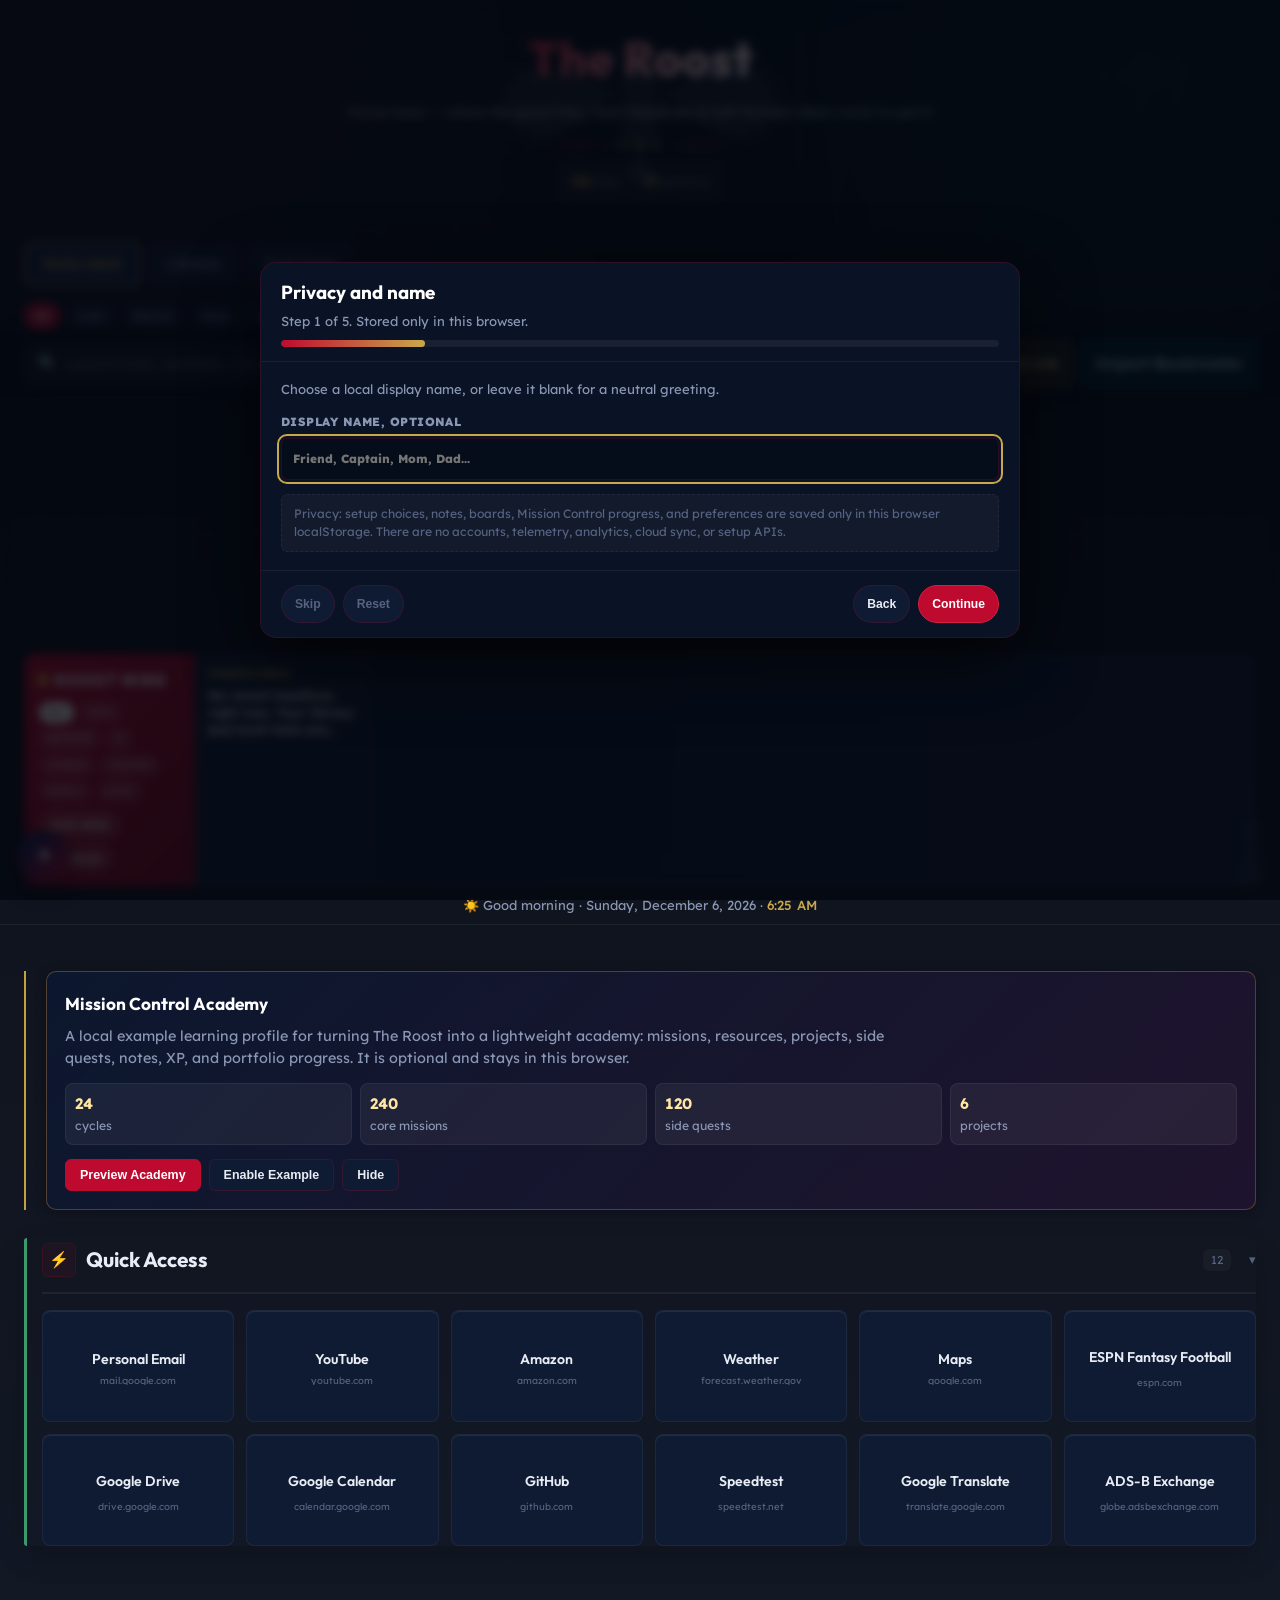
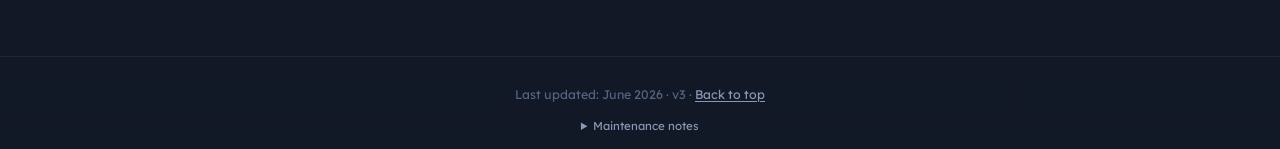
==== commit c9bc3489: "Add focused library browsing and protect local writing" ====
--- a/index.html
+++ b/index.html
@@ -8345,6 +8345,46 @@
     font-size: 1.25rem;
     line-height: 1.1;
   }
+  #roost-storage-warning:not([hidden]) { position: fixed; bottom: 12px; left: 12px; right: 12px; z-index: 10001; padding: 16px; border: 2px solid #ffb454; background: #231b12; color: #fff2d9; font-size: .9rem; line-height: 1.5; }
+  .roost-surface-away { display: none !important; }
+  #roost-home-nav { display: flex; gap: 6px; padding: 10px 24px; flex-wrap: wrap; border-bottom: 1px solid var(--border-subtle); }
+  #roost-home-nav button { min-height: 44px; padding: 8px 18px; background: var(--bg-card); color: var(--text-secondary); border: 1px solid var(--border-card); border-radius: 8px; cursor: pointer; font: inherit; }
+  #roost-home-nav button[aria-pressed="true"] { color: var(--gold); border-color: var(--gold); background: var(--bg-card-hover); }
+  body[data-home-surface="desk"] .nav-tabs, body[data-home-surface="library"] .nav-tabs { display: none; }
+  body[data-home-surface="desk"] .site-header, body[data-home-surface="library"] .site-header { padding-top: 20px; padding-bottom: 16px; }
+  body[data-home-surface="desk"] .site-header h1, body[data-home-surface="library"] .site-header h1 { font-size: clamp(1.8rem, 5vw, 3rem); }
+  #roost-library-controls { padding: 12px 0; }
+  #roost-library-controls label { display: block; color: var(--text-secondary); margin-bottom: 8px; }
+  #roost-library-filter { width: 100%; min-height: 44px; background: var(--bg-deep); color: var(--text-primary); border: 1px solid var(--border-card); border-radius: 8px; padding: 10px 12px; font: inherit; }
+  #roost-library-count { color: var(--text-secondary); font-size: .85rem; }
+  #roost-library-context:not([hidden]) { display: flex; align-items: center; gap: 16px; margin: 16px 0; padding: 8px 0; position: sticky; top: 8px; z-index: 22; background: var(--bg-deep); }
+  #roost-library-context strong { overflow-wrap: anywhere; }
+  #roost-library-context button { min-height: 44px; flex-shrink: 0; }
+  /* Focused browsing can reveal layout-hidden sections without changing the saved layout. */
+  body[data-home-surface="library"] .roost-library-current { display: block !important; }
+  body[data-home-surface="library"] .roost-library-directory { display: flex !important; flex-direction: column; gap: 10px; padding: 16px; }
+  body[data-home-surface="library"] .roost-library-directory .v3-command-grid,
+  body[data-home-surface="library"] .roost-library-directory .v3-controls { display: contents; }
+  body[data-home-surface="library"] .roost-library-directory .v3-eyebrow { display: none; }
+  #roost-library-options summary { cursor: pointer; padding: 12px 0; min-height: 44px; color: var(--text-secondary); }
+  body:not([data-home-surface="library"]) #roost-library-options summary { display: none; }
+  body[data-home-surface="library"] .roost-library-directory .v3-section-launcher { display: grid !important; }
+  body[data-home-surface="library"] .roost-library-directory .v3-viewbar { display: flex !important; }
+  body[data-home-surface="library"] .v3-viewbar button, body[data-home-surface="library"] .v3-btn { min-height: 44px; }
+  body[data-home-surface="library"] .roost-library-directory .v3-section-jump[hidden] { display: none !important; }
+  body[data-home-surface="library"] .roost-library-directory .v3-section-jump { min-height: 64px; }
+  body[data-home-surface="library"] .roost-library-directory .v3-section-jump span { white-space: normal; overflow: visible; text-overflow: clip; }
+  body[data-home-surface="library"] .roost-library-directory .v3-launcher-toggle,
+  body[data-home-surface="library"] .roost-library-directory #v3-collapse-all-toggle { display: none; }
+  @media (max-width: 600px) {
+    #roost-home-nav { padding: 8px 14px; display: grid; grid-template-columns: repeat(3, minmax(0, 1fr)); }
+    #roost-home-nav button { padding: 8px 4px; font-size: .83rem; }
+    body[data-home-surface="library"] .v3-section-launcher { grid-template-columns: repeat(2, minmax(0, 1fr)); }
+    body[data-home-surface="library"] .roost-library-directory .v3-viewbar { display: grid !important; grid-template-columns: repeat(4, minmax(0, 1fr)); }
+    body[data-home-surface="library"] .v3-actions { grid-template-columns: repeat(2, minmax(0, 1fr)); }
+    body[data-home-surface="library"] .v3-section-jump { overflow-wrap: anywhere; }
+  }
+
   /* Today is a short continuation surface; the existing deep tools stay one disclosure away. */
   #roost-today .roost-today-inner { grid-template-columns: minmax(0, 1fr); }
   .roost-resume-grid { display: grid; grid-template-columns: repeat(3, minmax(0, 1fr)); gap: 10px; }
@@ -10566,10 +10606,20 @@
         return value;
       } catch (e) { return d; }
     },
-    write: function (k, v) { try { localStorage.setItem(k, JSON.stringify(v)); return true; } catch (e) { return false; } }
+    write: function (k, v) {
+      try { localStorage.setItem(k, JSON.stringify(v)); if (typeof reportStorageWrite === "function") reportStorageWrite(k, true); return true; }
+      catch (e) { if (typeof reportStorageWrite === "function") reportStorageWrite(k, false); return false; }
+    }
   };
   var SETTINGS_KEY = "roost_settings_v1";
   var settings = LS.read(SETTINGS_KEY, { headlines: true });
+  // Additive preference migration: preserve explicitly saved layouts / legacy groups.
+  // New or unconfigured homes start at the desk. No layout or collapse data is rewritten.
+  if (["desk", "library", "full"].indexOf(settings.homeSurface) < 0) {
+    var priorLayout = LS.read("roost_layout_v1", null), priorGroup = "all";
+    try { priorGroup = localStorage.getItem("kfl_v3_view") || "all"; } catch (e) {}
+    settings.homeSurface = priorLayout && typeof priorLayout === "object" || priorGroup !== "all" ? "full" : "desk";
+  }
   if (settings.headlines !== false) settings.headlines = true;
   settings.newsMode = settings.newsMode || "all";
   settings.searchScope = settings.searchScope || "all";
@@ -10627,6 +10677,46 @@
   ];
   var roostOnboarding = readOnboardingState();
 
+  var failedStorageKeys = new Set(), modalEditor = null;
+  function reportStorageWrite(key, ok) {
+    // Feed caches and visit status are disposable; don't interrupt writing for those.
+    if (/^roost_feed_|^roost_shell_status_/.test(key)) return;
+    if (!failedStorageKeys) return;
+    if (ok) failedStorageKeys.delete(key); else failedStorageKeys.add(key);
+    if (!document.body) return;
+    var banner = document.getElementById("roost-storage-warning");
+    if (!banner && failedStorageKeys.size) {
+      banner = document.createElement("div"); banner.id = "roost-storage-warning";
+      banner.setAttribute("role", "alert"); document.body.appendChild(banner);
+    }
+    if (banner) {
+      banner.hidden = !failedStorageKeys.size;
+      banner.textContent = failedStorageKeys.size ? "Some changes could not be saved in this browser. Keep this page open. Copy or download your writing before leaving, then free browser storage and try saving again." : "";
+    }
+  }
+  function watchEditor(body, selectors, label, statusId, extraValue) {
+    function value() { return JSON.stringify(selectors.map(function (selector) { var field = body.querySelector(selector); return field ? field.value : ""; }).concat(extraValue ? extraValue() : "")); }
+    var baseline = value();
+    var editor = {
+      body: body, label: label,
+      dirty: function () { return body.isConnected && value() !== baseline; },
+      saved: function () { baseline = value(); },
+      status: function (message) { var status = body.querySelector(statusId); if (status) { status.textContent = message; status.setAttribute("role", "status"); } }
+    };
+    modalEditor = editor;
+    selectors.forEach(function (selector) {
+      var field = body.querySelector(selector);
+      if (field) field.addEventListener("input", function () { editor.status(editor.dirty() ? "Unsaved changes · stays here until you save" : "No unsaved changes"); });
+    });
+    return editor;
+  }
+  function allowEditorLeave() {
+    return !modalEditor || !modalEditor.dirty() || confirm("Discard unsaved " + modalEditor.label + " changes? Choose Cancel to keep writing, save, or export first.");
+  }
+  window.addEventListener("beforeunload", function (event) {
+    if (modalEditor && modalEditor.dirty()) { event.preventDefault(); event.returnValue = ""; }
+  });
+
   /* ---------- toast ---------- */
   var toastEl;
   function toast(msg) {
@@ -13617,6 +13707,7 @@
     reorderJumpSurface(document.querySelector(".v3-section-launcher"), state.sectionOrder);
     syncMissionSurfaceStats();
     updateCollapseAllSectionsButton();
+    applyHomeSurface();
     if (!opts.silent) renderCommandLauncherResults();
     return state;
   }
@@ -13660,6 +13751,8 @@
     });
   }
   function openLayoutEditor() {
+    if (!allowEditorLeave()) return;
+    if (modalEl && modalEl.classList.contains("open")) { modalEditor = null; closeModal(); }
     ensureLayoutEditor();
     layoutEditorReturnFocus = document.activeElement;
     layoutEditorEl.classList.add("open");
@@ -13955,6 +14048,9 @@
   function applyHomeView(id) {
     var view = typeof id === "string" ? findHomeView(id) : id;
     if (!view) return null;
+    settings.homeSurface = "full";
+    librarySelectedId = "";
+    clearRoostSectionHash();
     writeLayoutState(prioritizedLayoutState(view));
     settings.searchScope = view.searchScope || (view.settings && view.settings.searchScope) || settings.searchScope || "all";
     settings.newsMode = view.newsMode || (view.settings && view.settings.newsMode) || settings.newsMode || "all";
@@ -14834,7 +14930,7 @@
     }).filter(function (note) { return !!note.body || !!note.title; }).slice(0, 100);
   }
   function saveWorkbenchNotes(notes) {
-    LS.write(WB_KEY, (Array.isArray(notes) ? notes : []).map(function (note) {
+    return LS.write(WB_KEY, (Array.isArray(notes) ? notes : []).map(function (note) {
       note = note && typeof note === "object" ? note : {};
       return {
         id: String(note.id || customId("note")).replace(/[^a-zA-Z0-9_-]/g, "") || customId("note"),
@@ -14853,9 +14949,9 @@
     }).join("") + '</div>';
     body.innerHTML = tabs +
       '<div class="wb-method"><h4 id="wb-mname"></h4><p id="wb-mblurb"></p></div>' +
-      '<textarea class="wb-scaffold" id="wb-text" spellcheck="true"></textarea>' +
+      '<textarea class="wb-scaffold" id="wb-text" aria-label="Workbench note" maxlength="12000" spellcheck="true"></textarea>' +
       '<div class="wb-bar">' +
-        '<input id="wb-title" placeholder="Note title…" style="flex:1;min-width:150px;background:var(--bg-deep);color:var(--text-primary);border:1px solid var(--border-card);border-radius:6px;padding:8px 11px;font-size:.8rem;">' +
+        '<input id="wb-title" aria-label="Note title" maxlength="120" placeholder="Note title…" style="flex:1;min-width:150px;background:var(--bg-deep);color:var(--text-primary);border:1px solid var(--border-card);border-radius:6px;padding:8px 11px;font-size:.8rem;">' +
         '<button class="wb-btn primary" id="wb-save">Save</button>' +
         '<button class="wb-btn" id="wb-new">New note</button>' +
         '<button class="wb-btn" id="wb-copy">Copy</button>' +
@@ -14876,13 +14972,17 @@
       body.querySelectorAll(".wb-tab").forEach(function (t) { t.classList.toggle("on", t.getAttribute("data-m") === k); });
     }
     applyMethod(cur, true);
+    var editor = watchEditor(body, ["#wb-title", "#wb-text"], "Workbench", "#wb-status", function () { return loadedMethod || WB_METHODS[cur].name; });
+    var loadedRevision = "";
+    function revision(note) { return note ? JSON.stringify([note.title, note.method, note.body]) : ""; }
     body.querySelectorAll(".wb-tab").forEach(function (t) {
       t.addEventListener("click", function () {
         var k = t.getAttribute("data-m");
         if (textEl.value.trim() && textEl.value !== WB_METHODS[cur].scaffold) {
-          if (!confirm("Switch template? Current text stays unless empty. Replace with the " + WB_METHODS[k].name + " scaffold?")) { applyMethod(k, false); return; }
+          if (!confirm("Replace this text with the " + WB_METHODS[k].name + " template? Choose Cancel to save or download your writing first.")) return;
           applyMethod(k, true);
         } else applyMethod(k, true);
+        editor.status("Template changed · save to keep it");
       });
     });
 
@@ -14893,21 +14993,30 @@
       var saved = { id: existing ? existing.id : customId("note"), title: title, method: loadedMethod || WB_METHODS[cur].name, body: textEl.value, t: new Date().toISOString(), pinned: existing ? existing.pinned : false };
       if (existing) notes = notes.map(function (note) { return note.id === saved.id ? saved : note; });
       else notes.unshift(saved);
+      if (loadedNoteId && revision(existing) !== loadedRevision) {
+        editor.status("This note changed or was deleted in another tab. Your text is still here. Download it before loading the newer note.");
+        return;
+      }
+      if (!saveWorkbenchNotes(notes)) { editor.status("Not saved. Your text is still here; copy or download it before leaving."); return; }
       loadedNoteId = saved.id;
+      loadedRevision = revision(saved);
+      editor.saved();
       body.querySelector("#wb-save").textContent = "Save changes";
-      saveWorkbenchNotes(notes); renderNotes(body); checkRoostAchievements("workbench"); renderTodayDashboard(); toast("Saved");
+      renderNotes(body); checkRoostAchievements("workbench"); renderTodayDashboard(); toast("Saved");
       body.querySelector("#wb-status").textContent = "Saved " + new Date().toLocaleTimeString([], { hour: "numeric", minute: "2-digit" });
     });
     body.querySelector("#wb-new").addEventListener("click", function () {
-      if (textEl.value.trim() && !confirm("Start a new note? Save any changes first.")) return;
+      if (!allowEditorLeave()) return;
       loadedNoteId = ""; loadedMethod = "";
       body.querySelector("#wb-title").value = "";
       body.querySelector("#wb-save").textContent = "Save";
       applyMethod(cur, true);
+      loadedRevision = ""; editor.saved(); editor.status("New note · not saved yet");
       textEl.focus();
     });
     body.querySelector("#wb-copy").addEventListener("click", function () {
-      navigator.clipboard && navigator.clipboard.writeText(textEl.value).then(function () { toast("Copied to clipboard"); });
+      if (navigator.clipboard) navigator.clipboard.writeText(textEl.value).then(function () { toast("Copied to clipboard"); }).catch(function () { editor.status("Copy failed. Select the text to copy manually, or Download .md."); });
+      else editor.status("Clipboard unavailable. Select the text to copy manually, or Download .md.");
     });
     body.querySelector("#wb-download").addEventListener("click", function () {
       var title = (body.querySelector("#wb-title").value || WB_METHODS[cur].name).trim().replace(/[^\w\-]+/g, "_");
@@ -14939,7 +15048,9 @@
         list.querySelectorAll("[data-empty-action]").forEach(function (btn) {
           btn.addEventListener("click", function () {
             var target = btn.getAttribute("data-empty-action") === "wb-cornell" ? "cornell" : "brainstorm";
+            if (!allowEditorLeave()) return;
             applyMethod(target, true);
+            editor.saved();
             textEl.focus();
           });
         });
@@ -14979,7 +15090,7 @@
               pinned = n.pinned;
             }
           });
-          saveWorkbenchNotes(notes);
+          if (!saveWorkbenchNotes(notes)) return;
           renderNotes(scope);
           renderTodayDashboard();
           toast(pinned ? "Note pinned" : "Note unpinned");
@@ -14989,19 +15100,24 @@
         b.addEventListener("click", function () {
           var n = workbenchNotes().filter(function (x) { return x.id === b.getAttribute("data-load"); })[0];
           if (n) {
+            if (!allowEditorLeave()) return;
             var methodKey = keys.filter(function (key) { return WB_METHODS[key].name === n.method; })[0];
             if (methodKey) applyMethod(methodKey, false);
             loadedNoteId = n.id; loadedMethod = n.method;
             textEl.value = n.body; scope.querySelector("#wb-title").value = n.title;
             scope.querySelector("#wb-save").textContent = "Save changes";
+            loadedRevision = revision(n); editor.saved(); editor.status("Saved note loaded");
             toast("Loaded"); textEl.scrollIntoView({ behavior: "auto", block: "center" });
           }
         });
       });
       list.querySelectorAll("[data-del]").forEach(function (b) {
         b.addEventListener("click", function () {
+          if (!confirm("Delete this saved note?")) return;
           var notes = workbenchNotes().filter(function (x) { return x.id !== b.getAttribute("data-del"); });
-          saveWorkbenchNotes(notes); renderNotes(scope); renderTodayDashboard(); toast("Deleted");
+          if (!saveWorkbenchNotes(notes)) return;
+          if (loadedNoteId === b.getAttribute("data-del")) { loadedNoteId = ""; loadedRevision = ""; body.querySelector("#wb-save").textContent = "Save as new note"; }
+          renderNotes(scope); renderTodayDashboard(); toast("Deleted");
         });
       });
     }
@@ -15121,9 +15237,10 @@
     return notes && typeof notes === "object" ? notes : {};
   }
   function saveLinkNotes(notes) {
-    LS.write(LINK_NOTES_KEY, notes || {});
+    if (!LS.write(LINK_NOTES_KEY, notes || {})) return false;
     checkRoostAchievements("link-note");
     markAnnotatedCards();
+    return true;
   }
   function linkNoteTags(note) {
     return normalizeTags(note && note.tags || "");
@@ -15177,6 +15294,7 @@
     if (!data) { body.innerHTML = '<p class="roost-backup-status">No link selected.</p>'; return; }
     var notes = linkNotes();
     var current = notes[data.href] || {};
+    var savedRevision = JSON.stringify(current);
     body.innerHTML =
       '<div class="roost-panel-grid"><section class="roost-tool-card"><h4>' + esc(data.title) + '</h4><p>' + esc(data.desc || data.href) + '</p>' +
       '<label class="roost-field">Status<select id="link-note-status"><option value="">No status</option><option value="useful">Useful</option><option value="review">Needs review</option><option value="dead">Possibly dead</option></select></label>' +
@@ -15184,11 +15302,13 @@
       '<label class="roost-field">Local tags<input id="link-note-tags" maxlength="220" placeholder="comma, separated" value="' + esc(linkNoteTags(current).join(", ")) + '"></label>' +
       (linkNoteTags(current).length ? '<div class="roost-link-tags">' + linkNoteTags(current).map(function (tag) { return '<span class="roost-link-tag">' + esc(tag) + '</span>'; }).join("") + '</div>' : '') +
       '<label class="roost-field">Note<textarea id="link-note-body" maxlength="1000" placeholder="Why this link matters, what to use it for, or what needs checking...">' + esc(current.note || "") + '</textarea></label>' +
-      '<div class="roost-backup-actions"><button class="wb-btn primary" id="link-note-save">Save Note</button><button class="wb-btn" id="link-note-clear">Clear</button><a class="wb-btn" href="' + esc(data.href) + '" target="_blank" rel="noopener noreferrer">Open Link</a></div></section></div>';
+      '<div class="roost-backup-actions"><span id="link-note-message" role="status"></span><button class="wb-btn primary" id="link-note-save">Save Note</button><button class="wb-btn" id="link-note-clear">Clear</button><a class="wb-btn" href="' + esc(data.href) + '" target="_blank" rel="noopener noreferrer">Open Link</a></div></section></div>';
     body.querySelector("#link-note-status").value = current.status || "";
     body.querySelector("#link-note-rating").value = current.rating || "";
+    var editor = watchEditor(body, ["#link-note-status", "#link-note-rating", "#link-note-tags", "#link-note-body"], "link note", "#link-note-message");
     body.querySelector("#link-note-save").addEventListener("click", function () {
       var next = linkNotes();
+      if (JSON.stringify(next[data.href] || {}) !== savedRevision) { editor.status("This note changed in another tab. Copy your edits before reopening it."); return; }
       next[data.href] = {
         title: data.title,
         section: data.section,
@@ -15198,14 +15318,19 @@
         note: body.querySelector("#link-note-body").value.slice(0, 1000),
         updatedAt: new Date().toISOString()
       };
-      saveLinkNotes(next);
+      if (!saveLinkNotes(next)) { editor.status("Not saved. Your note is still here; copy it before leaving."); return; }
+      savedRevision = JSON.stringify(next[data.href]);
+      editor.saved(); editor.status("Saved locally");
       toast("Link note saved");
       renderTodayDashboard();
     });
     body.querySelector("#link-note-clear").addEventListener("click", function () {
       var next = linkNotes();
+      if (JSON.stringify(next[data.href] || {}) !== savedRevision) { editor.status("This note changed in another tab. Reopen it before clearing."); return; }
       delete next[data.href];
-      saveLinkNotes(next);
+      if (!confirm("Clear this link note and any unsaved changes?")) return;
+      if (!saveLinkNotes(next)) return;
+      editor.saved();
       toast("Link note cleared");
       closeModal();
       renderTodayDashboard();
@@ -15226,6 +15351,7 @@
         var action = btn.getAttribute("data-empty-action");
         if (action === "wire") {
           closeModal();
+          setHomeSurface("desk");
           var wire = document.querySelector(".roost-wire");
           if (wire && wire.scrollIntoView) wire.scrollIntoView({ behavior: "smooth", block: "start" });
         } else if (action === "news") {
@@ -15233,8 +15359,7 @@
           saveSettings();
           applyHeadlineVisibility();
           closeModal();
-          var news = document.getElementById("news") || document.querySelector(".roost-wire");
-          if (news && news.scrollIntoView) news.scrollIntoView({ behavior: "smooth", block: "start" });
+          navigateRoostSection("news");
         } else if (action === "addlink") {
           modalTitle.textContent = "Add Link";
           buildCustomLinkForm(modalBody);
@@ -15584,14 +15709,16 @@
     state.createdAt = state.createdAt || now;
     state.updatedAt = now;
     if (!state.status && state.goal) state.status = "active";
-    if (sessionHasContent(state)) LS.write(SESSION_KEY, state);
-    else try { localStorage.removeItem(SESSION_KEY); } catch (e) {}
+    if (sessionHasContent(state)) { if (!LS.write(SESSION_KEY, state)) return null; }
+    else if (!clearSessionState()) return null;
     renderTodayDashboard();
     return state;
   }
   function clearSessionState() {
-    try { localStorage.removeItem(SESSION_KEY); } catch (e) {}
+    try { localStorage.removeItem(SESSION_KEY); reportStorageWrite(SESSION_KEY, true); }
+    catch (e) { reportStorageWrite(SESSION_KEY, false); return false; }
     renderTodayDashboard();
+    return true;
   }
   function activeSessionState() {
     var state = sessionState();
@@ -15624,6 +15751,8 @@
         (state.goal ? '<div class="roost-list"><div class="roost-list-row"><strong>' + esc(state.goal) + '</strong><span>' + esc((state.status || "active") + " - " + state.timebox + " minutes") + '</span><span>' + esc(state.updatedAt ? "Updated " + new Date(state.updatedAt).toLocaleString() : "Not saved yet") + '</span></div></div>' : '<p class="roost-backup-status">No session planned yet.</p>') +
         '</section></div>';
       body.querySelector("#session-status-select").value = state.status === "done" ? "done" : "active";
+      var editor = watchEditor(body, ["#session-goal", "#session-timebox", "#session-status-select", "#session-links", "#session-note", "#session-summary"], "session", "#session-status");
+      var savedRevision = JSON.stringify(state);
       function readForm(forceStatus) {
         var existing = sessionState();
         var next = {
@@ -15649,7 +15778,9 @@
           status.className = "roost-backup-status bad";
           return;
         }
-        saveSessionState(next);
+        if (JSON.stringify(sessionState()) !== savedRevision) { editor.status("This session changed in another tab. Copy your edits before reopening it."); return; }
+        if (!saveSessionState(next)) { editor.status("Not saved. Keep this page open and copy your edits before leaving."); return; }
+        editor.saved();
         toast("Session saved");
         render();
       });
@@ -15661,13 +15792,17 @@
           status.className = "roost-backup-status bad";
           return;
         }
-        saveSessionState(next);
+        if (JSON.stringify(sessionState()) !== savedRevision) { editor.status("This session changed in another tab. Copy your edits before reopening it."); return; }
+        if (!saveSessionState(next)) { editor.status("Not saved. Keep this page open and copy your edits before leaving."); return; }
+        editor.saved();
         toast("Session completed");
         render();
       });
       body.querySelector("#session-clear").addEventListener("click", function () {
-        if (sessionHasContent(sessionState()) && !confirm("Clear the current local session?")) return;
-        clearSessionState();
+        if (JSON.stringify(sessionState()) !== savedRevision) { editor.status("This session changed in another tab. Reopen it before clearing."); return; }
+        if ((sessionHasContent(sessionState()) || editor.dirty()) && !confirm("Clear the current session, including unsaved edits?")) return;
+        if (!clearSessionState()) return;
+        editor.saved();
         toast("Session cleared");
         render();
       });
@@ -15693,7 +15828,7 @@
     var academy = body.querySelector("#focus-open-academy");
     if (academy) academy.addEventListener("click", function () {
       closeModal();
-      location.hash = "#mission-control";
+      navigateRoostSection("mission-control");
     });
   }
 
@@ -15803,6 +15938,9 @@
     } else if (action === "quest") {
       closeModal();
       renderTodayDashboard();
+      setHomeSurface("desk");
+      var details = document.querySelector("#roost-today details");
+      if (details) details.open = true;
       var deck = document.getElementById("roost-quest-deck");
       if (deck && deck.scrollIntoView) deck.scrollIntoView({ behavior: "smooth", block: "center" });
     } else {
@@ -16013,6 +16151,161 @@
       step.remove();
       toast("Next step hidden for today");
     });
+  }
+
+  /* One document, three ways to browse it. Surface visibility never edits layouts. */
+  var librarySelectedId = "", libraryQuery = "", libraryGroup = "all", homeSurfaceReady = false;
+  function homeSurfaceMode() { return document.body.classList.contains("roost-layout-editing") ? "full" : settings.homeSurface; }
+  function clearRoostSectionHash() {
+    var section = document.getElementById(location.hash.slice(1));
+    if (section && section.classList.contains("section")) {
+      try { history.replaceState(null, "", location.pathname + location.search); } catch (e) {}
+    }
+  }
+  function librarySections() {
+    return Array.from(document.querySelectorAll('main .section[id]')).filter(function (section) {
+      return !section.classList.contains("roost-hidden") && !section.classList.contains("roost-custom-section-hidden");
+    });
+  }
+  function setHomeSurface(mode, sectionId) {
+    if (["desk", "library", "full"].indexOf(mode) < 0) return;
+    settings.homeSurface = mode;
+    librarySelectedId = mode === "library" && librarySections().some(function (section) { return section.id === sectionId; }) ? sectionId : "";
+    if (!librarySelectedId) clearRoostSectionHash();
+    closeCommandLauncher(false);
+    var input = document.getElementById("search-input");
+    if (input && input.value) { input.value = ""; input.dispatchEvent(new Event("input", { bubbles: true })); closeCommandLauncher(false); }
+    saveSettings();
+    applyHomeSurface();
+    var target = librarySelectedId ? document.getElementById(librarySelectedId).querySelector(".section-header") :
+      mode === "library" ? document.getElementById("command-center-heading") : document.querySelector('#roost-home-nav [data-home-surface="' + mode + '"]');
+    if (target) {
+      target.scrollIntoView({ block: mode === "library" ? "start" : "center", behavior: "auto" });
+      target.focus({ preventScroll: true });
+    }
+  }
+  function applyHomeSurface() {
+    if (!homeSurfaceReady) return;
+    var mode = homeSurfaceMode(), input = document.getElementById("search-input"), searching = !!(input && input.value.trim());
+    var sections = librarySections();
+    if (librarySelectedId && !sections.some(function (section) { return section.id === librarySelectedId; })) librarySelectedId = "";
+    document.body.dataset.homeSurface = mode;
+    document.body.classList.toggle("roost-library-reading", mode === "library" && !!librarySelectedId);
+    document.querySelectorAll("#roost-home-nav [data-home-surface]").forEach(function (button) { button.setAttribute("aria-pressed", String(button.dataset.homeSurface === mode)); });
+    document.querySelectorAll("#roost-today, .roost-wire, #roost-mission-intro").forEach(function (el) { el.classList.toggle("roost-surface-away", mode === "library"); });
+    var center = document.getElementById("command-center");
+    var options = document.getElementById("roost-library-options");
+    if (options.dataset.surface !== mode) {
+      // Keep keyboard/reading order aligned with the visible directory order.
+      var groups = center.querySelector(".v3-viewbar"), directory = center.querySelector(".v3-section-launcher");
+      if (mode === "library") { directory.before(groups); directory.before(options); }
+      else { center.querySelector(".v3-controls").append(options, groups); }
+      options.open = mode !== "library"; options.dataset.surface = mode;
+    }
+    center.querySelector("#command-center-heading").textContent = mode === "library" ? "Explore the library" : "Every section, right up front";
+    center.classList.toggle("roost-surface-away", mode === "desk" || (mode === "library" && !!librarySelectedId));
+    center.classList.toggle("roost-library-directory", mode === "library" && !librarySelectedId);
+    sections.forEach(function (section) {
+      var groupOk = libraryGroup === "all" || section.dataset.v3Group === libraryGroup || section.id === "pinned" || section.id === "recent";
+      // Global search bypasses the group and surface filters; layout settings remain untouched.
+      var show = searching || (mode === "full" ? groupOk : mode === "desk" ? ["quick-access", "pinned", "recent"].indexOf(section.id) >= 0 : section.id === librarySelectedId);
+      section.classList.toggle("roost-surface-away", !show);
+      section.classList.remove("v3-hidden-by-view");
+      section.classList.toggle("roost-library-current", !searching && mode === "library" && section.id === librarySelectedId);
+    });
+    var current = document.getElementById(librarySelectedId), context = document.getElementById("roost-library-context");
+    context.hidden = mode !== "library" || !current;
+    context.querySelector("strong").textContent = current ? ((current.querySelector("h2") || {}).textContent || "Library") : "Library";
+    center.after(context);
+    var count = 0;
+    center.querySelectorAll('.v3-section-launcher a[href^="#"]').forEach(function (link) {
+      var section = document.getElementById(link.getAttribute("href").slice(1));
+      var available = section && sections.indexOf(section) >= 0;
+      var matches = available && (libraryGroup === "all" || section.dataset.v3Group === libraryGroup) && (!libraryQuery || link.textContent.toLowerCase().indexOf(libraryQuery) >= 0);
+      if (mode === "library") link.hidden = !matches;
+      else link.hidden = !available || link.hasAttribute("data-layout-hidden");
+      if (matches) count++;
+    });
+    document.getElementById("roost-library-count").textContent = count + " sections" + (count ? " · choose a section to explore" : " · try another group or name");
+    document.getElementById("roost-library-controls").hidden = mode !== "library";
+    center.querySelectorAll("[data-v3-view]").forEach(function (button) { button.setAttribute("aria-pressed", String(button.dataset.v3View === libraryGroup)); });
+  }
+  function navigateRoostSection(id) {
+    var section = document.getElementById(id);
+    if (!section || !section.classList.contains("section") || section.classList.contains("roost-hidden")) return false;
+    if (homeSurfaceMode() !== "full" || section.classList.contains("roost-layout-hidden")) {
+      if (section.classList.contains("collapsed")) setStoredSectionCollapsed(section, false);
+      setHomeSurface("library", id);
+    }
+    else {
+      libraryGroup = "all";
+      var input = document.getElementById("search-input");
+      input.value = ""; input.dispatchEvent(new Event("input", { bubbles: true })); closeCommandLauncher(false);
+      applyHomeSurface();
+      if (section.classList.contains("collapsed")) setStoredSectionCollapsed(section, false);
+      section.scrollIntoView({ block: "start", behavior: "auto" });
+      var heading = section.querySelector(".section-header");
+      if (heading) heading.focus({ preventScroll: true });
+    }
+    try { history.replaceState(null, "", "#" + id); } catch (e) {}
+    return true;
+  }
+  function installHomeSurface() {
+    if (homeSurfaceReady) { applyHomeSurface(); return; }
+    var launcher = ensureLauncherLayoutWidget(), center = document.getElementById("command-center");
+    if (!launcher || !center) return;
+    center.querySelector("#command-center-heading").setAttribute("tabindex", "-1");
+    try { libraryGroup = localStorage.getItem("kfl_v3_view") || "all"; } catch (e) {}
+    if (!center.querySelector('[data-v3-view="' + String(libraryGroup).replace(/[^a-z]/g, "") + '"]')) libraryGroup = "all";
+    var nav = document.createElement("nav");
+    nav.id = "roost-home-nav"; nav.setAttribute("aria-label", "Roost browsing mode");
+    nav.innerHTML = '<button type="button" data-home-surface="desk">Daily desk</button><button type="button" data-home-surface="library">Library</button><button type="button" data-home-surface="full">Full page</button>';
+    launcher.prepend(nav);
+    nav.addEventListener("click", function (event) { var button = event.target.closest("[data-home-surface]"); if (button) setHomeSurface(button.dataset.homeSurface); });
+    var controls = document.createElement("div"); controls.id = "roost-library-controls";
+    controls.innerHTML = '<label for="roost-library-filter">Find a section</label><input id="roost-library-filter" type="search" placeholder="AI, cooking, RF, history…"><p id="roost-library-count" role="status"></p>';
+    center.querySelector(".v3-section-launcher").before(controls);
+    controls.querySelector("input").addEventListener("input", function (event) { libraryQuery = event.target.value.toLowerCase().trim(); applyHomeSurface(); });
+    var actions = center.querySelector(".v3-actions"), options = document.createElement("details");
+    options.id = "roost-library-options"; options.innerHTML = "<summary>Library tools</summary>";
+    actions.before(options); options.append(actions);
+    var context = document.createElement("div"); context.id = "roost-library-context"; context.hidden = true;
+    context.innerHTML = '<button type="button" class="wb-btn">← All sections</button><strong></strong>';
+    center.after(context);
+    context.querySelector("button").addEventListener("click", function () { setHomeSurface("library"); });
+    // Replace the old group handlers, which maintained a separate hidden-card state.
+    var groupBar = center.querySelector("#v3-viewbar"), cleanBar = groupBar.cloneNode(true);
+    groupBar.replaceWith(cleanBar);
+    cleanBar.addEventListener("click", function (event) {
+      var button = event.target.closest("[data-v3-view]"); if (!button) return;
+      libraryGroup = button.dataset.v3View;
+      try { localStorage.setItem("kfl_v3_view", libraryGroup); reportStorageWrite("kfl_v3_view", true); } catch (e) { reportStorageWrite("kfl_v3_view", false); }
+      applyHomeSurface();
+    });
+    var random = center.querySelector("#v3-random-link"), cleanRandom = random.cloneNode(true);
+    random.replaceWith(cleanRandom);
+    cleanRandom.addEventListener("click", function () {
+      var candidates = [];
+      librarySections().forEach(function (section) {
+        if (["pinned", "recent"].indexOf(section.id) >= 0 || (libraryGroup !== "all" && section.dataset.v3Group !== libraryGroup)) return;
+        candidates = candidates.concat(Array.from(section.querySelectorAll('.link-card:not([data-hidden="true"])')));
+      });
+      var card = candidates[Math.floor(Math.random() * candidates.length)];
+      if (!card) return;
+      navigateRoostSection(card.closest(".section").id);
+      card.scrollIntoView({ block: "center", behavior: "auto" }); card.focus({ preventScroll: true });
+    });
+    document.addEventListener("click", function (event) {
+      var link = event.target.closest('.v3-section-launcher a[href^="#"], #nav-tabs a[href^="#"]');
+      if (!link || event.ctrlKey || event.metaKey || event.altKey || event.shiftKey) return;
+      if (navigateRoostSection(link.getAttribute("href").slice(1))) { event.preventDefault(); event.stopImmediatePropagation(); }
+    }, true);
+    homeSurfaceReady = true;
+    // Clear the legacy group's per-card flags once; subsequent filtering has one owner.
+    document.getElementById("search-input").dispatchEvent(new Event("input", { bubbles: true }));
+    var hashId = location.hash.slice(1);
+    if (hashId && document.getElementById(hashId)) navigateRoostSection(hashId);
+    window.addEventListener("hashchange", function () { navigateRoostSection(location.hash.slice(1)); });
   }
 
   // Resume points are derived from explicit local saves, never usage scores.
@@ -16037,20 +16330,7 @@
     }
     return points.slice(0, 3);
   }
-  function browseRoostLibrary() {
-    var center = document.getElementById("command-center"), input = document.getElementById("search-input");
-    if (!center) return;
-    closeCommandLauncher(false);
-    if (input && input.value) { input.value = ""; input.dispatchEvent(new Event("input", { bubbles: true })); }
-    var toggle = document.getElementById("v3-launcher-toggle");
-    if (center.classList.contains("roost-launcher-minimized") && toggle) toggle.click();
-    // A layout can hide navigation; reveal it for this visit without changing the saved view.
-    center.classList.remove("roost-layout-hidden");
-    center.hidden = false;
-    center.scrollIntoView({ behavior: "auto", block: "start" });
-    var target = center.querySelector(".v3-section-launcher a") || toggle;
-    if (target) target.focus({ preventScroll: true });
-  }
+  function browseRoostLibrary() { setHomeSurface("library"); }
   function renderTodayDashboard() {
     var wrap = document.getElementById("roost-today");
     if (!moduleEnabled("today")) {
@@ -16106,6 +16386,7 @@
   }
   window.roostTestHooks.todayResumePoints = todayResumePoints;
   window.roostTestHooks.browseRoostLibrary = browseRoostLibrary;
+  Object.assign(window.roostTestHooks, { setHomeSurface: setHomeSurface, applyHomeSurface: applyHomeSurface, installHomeSurface: installHomeSurface, navigateRoostSection: navigateRoostSection });
 
   function installSearchScopes() {
     var input = document.getElementById("search-input");
@@ -16128,6 +16409,7 @@
       });
     });
     input.addEventListener("input", runScopedSearch, true);
+    input.addEventListener("search", runScopedSearch, true);
   }
   function runScopedSearch(event) {
     event.stopImmediatePropagation();
@@ -16165,6 +16447,7 @@
     }
     var launcherHits = renderCommandLauncherResults(q, context);
     if (noResults) noResults.classList.toggle("visible", !!q && visible === 0 && !launcherHits);
+    applyHomeSurface();
   }
 
   var commandLauncherState = { input: null, panel: null, items: [], active: -1, open: false, query: "", returnFocus: null };
@@ -16521,6 +16804,8 @@
 
   var roostHelpLastFocus = null;
   function openCustomLinksTab(tab, returnFocus) {
+    if (!allowEditorLeave()) return false;
+    modalEditor = null;
     ensureModal();
     var alreadyOpen = modalEl.classList.contains("open");
     if (!alreadyOpen) modalLastFocus = returnFocus || document.activeElement;
@@ -16718,7 +17003,8 @@
   function launcherSections(query) {
     var jumps = Array.from(document.querySelectorAll(".v3-section-launcher a[href^='#']"));
     return rankLauncherItems(jumps.filter(function (a) {
-      return !a.hidden;
+      var section = document.getElementById((a.getAttribute("href") || "").slice(1));
+      return section && !section.classList.contains("roost-hidden");
     }).map(function (a) {
       var id = (a.getAttribute("href") || "").slice(1);
       return {
@@ -16727,18 +17013,7 @@
         terms: a.textContent + " " + id,
         kind: "Section",
         run: function () {
-          var sec = document.getElementById(id);
-          closeCommandLauncher(false);
-          if (!sec) return;
-          if (sec.classList.contains("collapsed")) setStoredSectionCollapsed(sec, false);
-          var input = document.getElementById("search-input");
-          input.value = "";
-          input.dispatchEvent(new Event("input", { bubbles: true }));
-          closeCommandLauncher(false);
-          sec.scrollIntoView({ block: "start", behavior: "auto" });
-          var heading = sec.querySelector(".section-header");
-          if (heading) heading.focus({ preventScroll: true });
-          try { history.replaceState(null, "", "#" + id); } catch (e) {}
+          navigateRoostSection(id);
         }
       };
     }), query, query ? 8 : 5);
@@ -16819,7 +17094,7 @@
     closeCommandLauncher(false);
     var target = null;
     if (item.kind === "workbench" && moduleEnabled("workbench")) {
-      openModal("workbench");
+      if (openModal("workbench") === false) return;
       target = Array.from(modalBody.querySelectorAll("[data-load]")).filter(function (button) { return button.getAttribute("data-load") === String(item.id); })[0];
       if (target) {
         target.click();
@@ -16827,10 +17102,10 @@
       }
     } else if (item.kind === "readlater") {
       readLaterFilter = "all";
-      openModal("readlater");
+      if (openModal("readlater") === false) return;
       target = Array.from(modalBody.querySelectorAll(".roost-list-row a[href]")).filter(function (link) { return safeHttpUrl(link.href) === safeHttpUrl(item.id); })[0];
     } else if (item.kind === "board") {
-      openModal("boards");
+      if (openModal("boards") === false) return;
       var button = Array.from(modalBody.querySelectorAll("[data-board-rename]")).filter(function (entry) { return entry.getAttribute("data-board-rename") === String(item.id); })[0];
       target = button && button.closest("section").querySelector("h4");
       if (target) target.setAttribute("tabindex", "-1");
@@ -17344,7 +17619,10 @@
     modalEl.addEventListener("keydown", trapRoostModalKeyboard);
   }
   function openModal(which) {
+    if (!allowEditorLeave()) return false;
+    modalEditor = null;
     if (which === "setup") {
+      if (modalEl && modalEl.classList.contains("open")) closeModal();
       openOnboarding(true);
       return;
     }
@@ -17434,7 +17712,8 @@
     }
   }
   function closeModal() {
-    if (!modalEl) return;
+    if (!modalEl || !allowEditorLeave()) return false;
+    modalEditor = null;
     modalEl.classList.remove("open");
     setRoostLayer(modalEl, false);
     var returnFocus = modalLastFocus;
@@ -17506,6 +17785,7 @@
     try { buildDock(); } catch (e) {}
     try { applyProfileConfig({ applyStarter: false }); } catch (e) {}
     try { applyLayoutState({ silent: true }); } catch (e) {}
+    try { installHomeSurface(); } catch (e) {}
     try { if (shouldShowOnboarding()) openOnboarding(false); } catch (e) {}
   }
   if (document.readyState === "loading") document.addEventListener("DOMContentLoaded", boot);
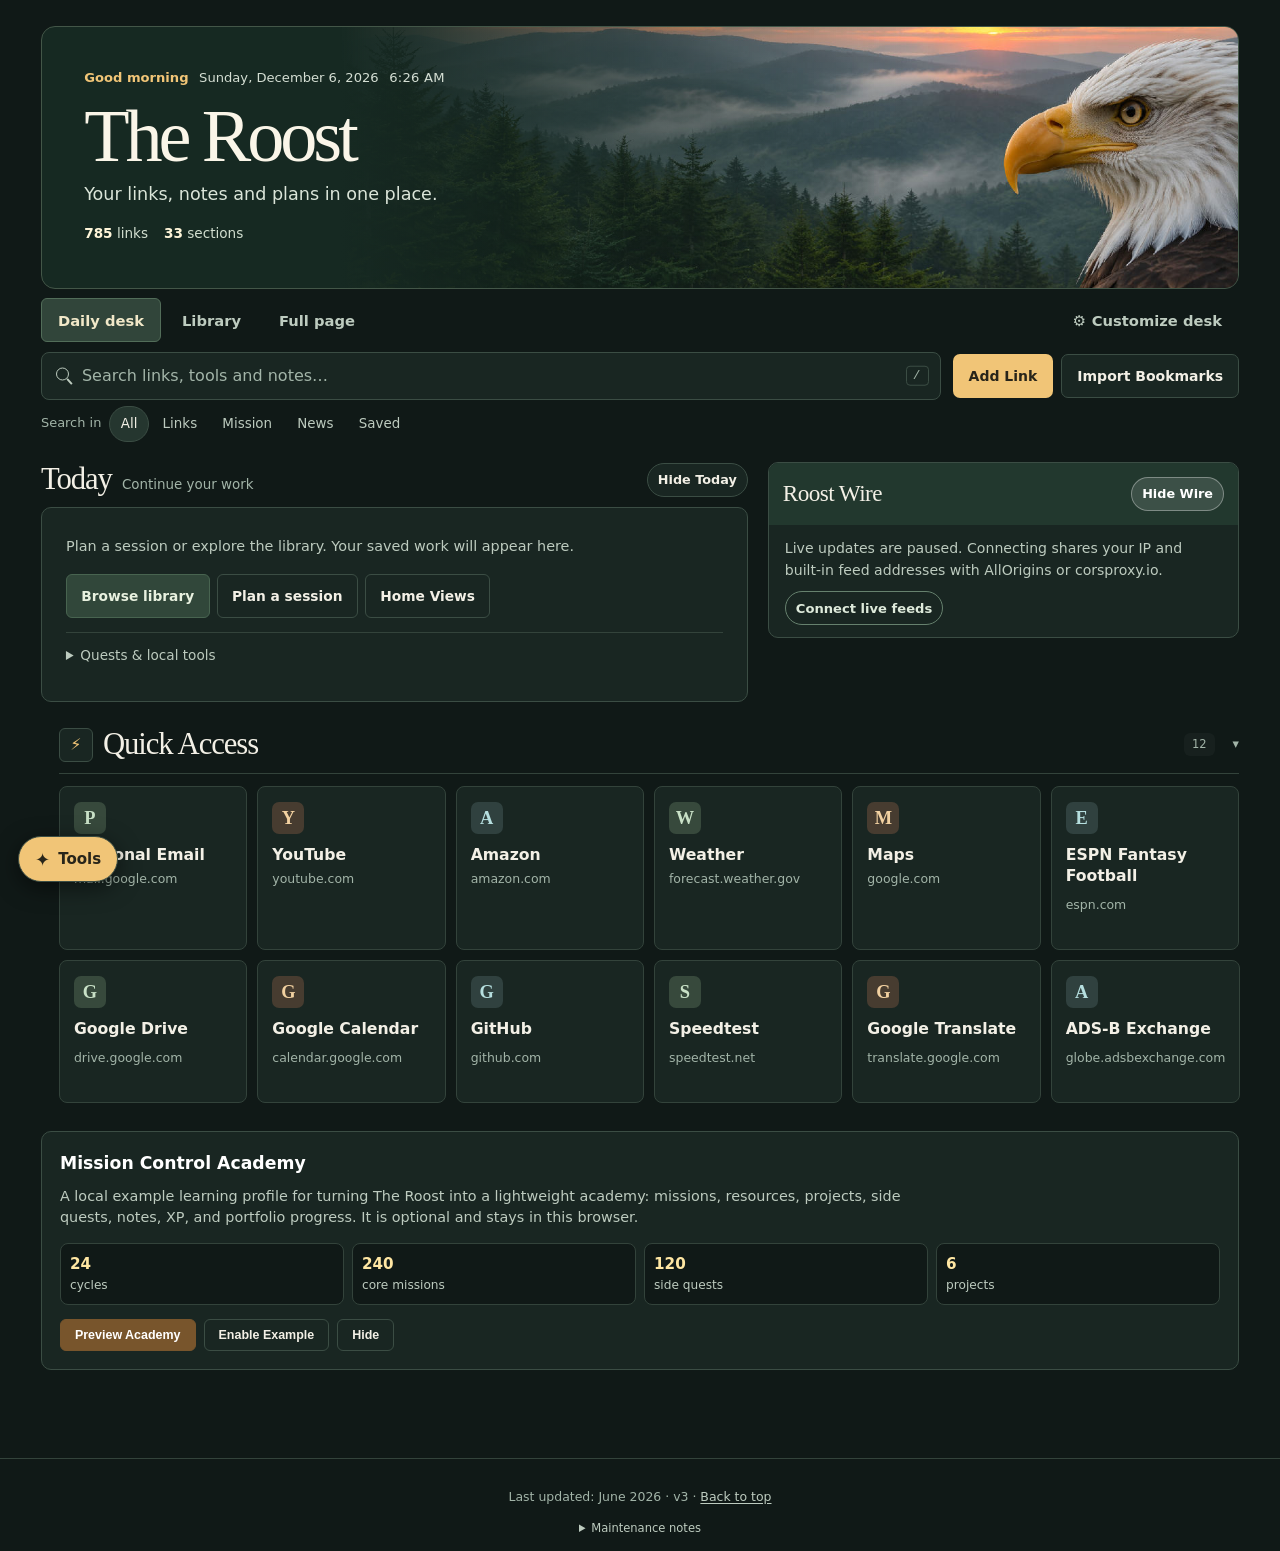
==== commit 5ef16c3b: "Refresh the desk, protect local work, and require explicit external connections" ====
--- a/index.html
+++ b/index.html
@@ -2,21 +2,21 @@
 <html lang="en">
 <head>
   <meta charset="UTF-8" />
+  <meta http-equiv="Content-Security-Policy" content="default-src 'none'; script-src 'sha256-HNAUUWVznl5686raHTnsyYbZIiBoibS7teyoM9zTQ1c=' 'sha256-t80o4KmfpMWCGqtWpvzkV8PIGuzpfSTRKlAlAm+a71A='; style-src 'self' 'unsafe-inline'; img-src 'self' data:; font-src 'self'; connect-src 'self' https:; manifest-src 'self'; worker-src 'self'; frame-src 'none'; object-src 'none'; base-uri 'none'; form-action 'none'" />
+  <meta name="referrer" content="no-referrer" />
+  <meta http-equiv="x-dns-prefetch-control" content="off" />
   <meta name="viewport" content="width=device-width, initial-scale=1.0"/>
   <title>The Roost — Home Base</title>
-  <meta name="description" content="The Roost — a living home base: links, headlines, creative tools, and learning. Built to perch on, not to take itself too seriously." />
+  <meta name="description" content="The Roost is a local-first desk for your links, notes and plans, with a curated library, optional live headlines, and offline tools." />
   <!-- PWA / iOS home-screen -->
   <link rel="manifest" href="manifest.json" />
-  <meta name="theme-color" content="#0a1225" />
+  <meta name="theme-color" content="#101917" />
   <meta name="apple-mobile-web-app-capable" content="yes" />
   <meta name="apple-mobile-web-app-status-bar-style" content="black-translucent" />
   <meta name="apple-mobile-web-app-title" content="The Roost" />
   <link rel="apple-touch-icon" href="icon-180.png" />
   <link rel="icon" type="image/png" sizes="32x32" href="favicon-32.png" />
   <link rel="icon" type="image/png" sizes="192x192" href="icon-192.png" />
-  <link rel="preconnect" href="https://fonts.googleapis.com">
-  <link rel="preconnect" href="https://fonts.gstatic.com" crossorigin>
-  <link href="https://fonts.googleapis.com/css2?family=Lexend:wght@300;400;500;600;700&family=Outfit:wght@300;400;500;600;700;800&display=swap" rel="stylesheet">
   <style>
     :root {
       --bg-deep: #060d1a;
@@ -463,8 +463,8 @@
                   color var(--transition-fast), background var(--transition-fast);
       z-index: 2;
     }
-    .link-card:hover .pin-btn,
-    .link-card:focus-within .pin-btn,
+    .roost-card-frame:hover .pin-btn,
+    .roost-card-frame:focus-within .pin-btn,
     .pin-btn.pinned {
       opacity: 1; transform: scale(1);
     }
@@ -1029,35 +1029,29 @@
   <a href="#main-content" class="skip-nav">Skip to main content</a>
   <div class="page-wrapper v3-header-wrap">
     <header class="site-header">
-      <img src="data:image/svg+xml;utf8,<svg xmlns='http://www.w3.org/2000/svg' viewBox='0 0 640 360'><g fill='%23dfe6f2'><path d='M320 92c11 0 20 7 22 17l4 17 23-7-15 17 11 8-17 5 7 52c3 27-7 54-35 73-28-19-38-46-35-73l7-52-17-5 11-8-15-17 23 7 4-17c2-10 11-17 22-17z'/><path d='M298 170C240 122 158 98 58 106l30 18-52 6 34 16-44 10 36 12-36 14 40 8-28 16 44 4-20 18 46-2-12 20c68-10 124-40 154-86z'/><path transform='translate(640 0) scale(-1 1)' d='M298 170C240 122 158 98 58 106l30 18-52 6 34 16-44 10 36 12-36 14 40 8-28 16 44 4-20 18 46-2-12 20c68-10 124-40 154-86z'/><path d='M320 266l-36 60 17-6 7 19 12-15 12 15 7-19 17 6z'/><path d='M268 58l4 11 12 1-9 8 3 12-10-7-10 7 3-12-9-8 12-1z'/><path d='M320 40l4 11 12 1-9 8 3 12-10-7-10 7 3-12-9-8 12-1z'/><path d='M372 58l4 11 12 1-9 8 3 12-10-7-10 7 3-12-9-8 12-1z'/></g></svg>" alt="" class="eagle-bg" aria-hidden="true" />
+      <div class="greeting-bar">
+        <span id="greeting-icon" aria-hidden="true">☀️</span>
+        <span id="greeting-text">Welcome</span>
+        <span class="roost-header-date" id="greeting-date"></span>
+        <span id="greeting-clock"></span>
+      </div>
       <h1>The Roost</h1>
-      <p class="subtitle">Home base — where the good links, fresh headlines &amp; half-formed ideas come to perch</p>
-      <div class="header-bar">
-        <span class="divider"></span>
-        <span class="stars" aria-hidden="true">★ ★ ★</span>
-        <span class="divider"></span>
-      </div>
-      <div class="header-stats" aria-label="Link statistics">
-        <span><span class="stat-num" id="total-links">786</span> links</span>
-        <span><span class="stat-num" id="total-sections">34</span> sections</span>
+      <p class="subtitle">Your links, notes and plans in one place.</p>
+      <div class="header-stats" aria-label="Library size">
+        <span><span class="stat-num" id="total-links">785</span> links</span>
+        <span><span class="stat-num" id="total-sections">33</span> sections</span>
       </div>
     </header>
-  </div>
-  <div class="greeting-bar" role="status" aria-live="polite">
-    <span id="greeting-icon">☀️</span>
-    <span id="greeting-text">Good morning</span>
-    <span> · <span id="greeting-date"></span></span>
-    <span> · <span id="greeting-clock">--:--</span></span>
   </div>
   <nav class="top-bar" aria-label="Section navigation and search">
     <div class="top-bar-inner">
       <div class="search-wrap" role="search">
-        <span class="search-icon" aria-hidden="true">🔍</span>
-        <input type="search" id="search-input" placeholder="Search 786 links..."
+        <span class="search-icon" aria-hidden="true"></span>
+        <input type="search" id="search-input" placeholder="Search links, tools and notes…"
                autocomplete="off" aria-label="Search all links" />
         <span class="search-count" id="search-count" aria-live="polite"></span>
       </div>
-      <div class="nav-tabs" role="tablist" id="nav-tabs">
+      <div class="nav-tabs" aria-label="Jump to a section" id="nav-tabs">
         <a href="#pinned" class="nav-tab" id="nav-pinned" style="display:none;">★ Favorites</a>
 <a href="#recent" class="nav-tab" id="nav-recent" style="display:none;">⏱ Recent</a>
 <a href="#quick-access" class="nav-tab">Quick Access</a>
@@ -1103,9 +1097,8 @@
       <section class="v3-command-center" id="command-center" aria-labelledby="command-center-heading">
         <div class="v3-command-grid">
           <div>
-            <p class="v3-eyebrow">Section Launcher</p>
-            <h2 id="command-center-heading">Every section, right up front</h2>
-            <p>Jump straight to the area you want, then use filters only when you want to narrow the page.</p>
+            <h2 id="command-center-heading">Section directory</h2>
+            <p>Choose a section to browse its links.</p>
           </div>
           <div class="v3-controls">
             <div class="v3-actions" aria-label="Homepage controls">
@@ -7089,7 +7082,7 @@
   </div>
   <footer class="site-footer">
     <p>Last updated: June 2026 &middot; v3 &middot;
-      <a href="#" onclick="window.scrollTo({top:0,behavior:'smooth'});return false">Back to top</a>
+      <a href="#">Back to top</a>
     </p>
   
     <details class="v3-maintenance">
@@ -7252,151 +7245,6 @@
       sections.forEach(s => obs.observe(s));
     })();
 
-    // ---- Favorites (pin) + Recently Visited via localStorage ----
-    (function () {
-      const PIN_KEY = 'kfl_pins_v1';
-      const RECENT_KEY = 'kfl_recent_v1';
-      const RECENT_MAX = 8;
-
-      function safeRead(k) {
-        try {
-          const value = JSON.parse(localStorage.getItem(k) || '[]');
-          return Array.isArray(value) ? value.filter(item => {
-            if (!item || typeof item !== 'object' || typeof item.href !== 'string') return false;
-            try { return /^https?:$/.test(new URL(item.href, location.href).protocol); } catch (e) { return false; }
-          }).map(item => ({ ...item, label: String(item.label || ''), desc: String(item.desc || '') })) : [];
-        }
-        catch (e) { return []; }
-      }
-      function safeWrite(k, v) {
-        try { localStorage.setItem(k, JSON.stringify(v)); } catch (e) {}
-      }
-
-      let pins = safeRead(PIN_KEY);
-      let recent = safeRead(RECENT_KEY);
-
-      const pinnedGrid = document.getElementById('pinned-grid');
-      const pinnedSection = document.getElementById('pinned');
-      const pinnedCount = document.getElementById('pinned-count');
-      const recentGrid = document.getElementById('recent-grid');
-      const recentSection = document.getElementById('recent');
-      const recentCount = document.getElementById('recent-count');
-      const navPinned = document.getElementById('nav-pinned');
-      const navRecent = document.getElementById('nav-recent');
-
-      function makeMiniCard(meta, opts) {
-        opts = opts || {};
-        const a = document.createElement('a');
-        a.className = 'link-card';
-        a.href = meta.href;
-        a.target = '_blank';
-        a.rel = 'noopener noreferrer';
-        a.setAttribute('data-name', (meta.label || '').toLowerCase());
-        a.setAttribute('data-desc-search', (meta.desc || '').toLowerCase());
-        const lab = document.createElement('span');
-        lab.className = 'card-label';
-        lab.textContent = meta.label;
-        a.appendChild(lab);
-        if (meta.desc) {
-          const d = document.createElement('span');
-          d.className = 'card-desc';
-          d.textContent = meta.desc;
-          a.appendChild(d);
-        }
-        if (opts.allowPinBtn !== false) attachPinBtn(a);
-        a.addEventListener('click', () => trackRecent(meta));
-        return a;
-      }
-
-      function getCardMeta(card) {
-        return {
-          href: card.getAttribute('href'),
-          label: (card.querySelector('.card-label') || {}).textContent || '',
-          desc:  (card.querySelector('.card-desc')  || {}).textContent || ''
-        };
-      }
-
-      function isPinned(href) { return pins.some(p => p.href === href); }
-
-      function renderPins() {
-        pinnedGrid.innerHTML = '';
-        pins.forEach(meta => pinnedGrid.appendChild(makeMiniCard(meta)));
-        pinnedCount.textContent = pins.length;
-        const empty = pins.length === 0;
-        pinnedSection.setAttribute('data-empty', empty ? 'true' : 'false');
-        if (navPinned) navPinned.style.display = empty ? 'none' : '';
-        // Sync star state across all matching pin buttons in main grid
-        document.querySelectorAll('main .link-card .pin-btn').forEach(btn => {
-          const card = btn.closest('.link-card');
-          const pinned = isPinned(card.getAttribute('href'));
-          btn.classList.toggle('pinned', pinned);
-          btn.textContent = pinned ? '\u2605' : '\u2606';
-          btn.setAttribute('aria-label', pinned ? 'Unpin from Favorites' : 'Pin to Favorites');
-        });
-      }
-
-      function togglePin(card) {
-        const meta = getCardMeta(card);
-        const idx = pins.findIndex(p => p.href === meta.href);
-        if (idx >= 0) pins.splice(idx, 1);
-        else pins.unshift(meta);
-        if (pins.length > 24) pins = pins.slice(0, 24);
-        safeWrite(PIN_KEY, pins);
-        renderPins();
-      }
-
-      function attachPinBtn(card) {
-        if (card.querySelector('.pin-btn')) return;
-        const btn = document.createElement('button');
-        btn.type = 'button';
-        btn.className = 'pin-btn';
-        btn.tabIndex = -1;
-        btn.textContent = isPinned(card.getAttribute('href')) ? '\u2605' : '\u2606';
-        if (isPinned(card.getAttribute('href'))) btn.classList.add('pinned');
-        btn.addEventListener('click', e => {
-          e.preventDefault(); e.stopPropagation();
-          togglePin(card);
-        });
-        card.appendChild(btn);
-      }
-
-      function trackRecent(meta) {
-        recent = recent.filter(r => r.href !== meta.href);
-        recent.unshift(meta);
-        if (recent.length > RECENT_MAX) recent = recent.slice(0, RECENT_MAX);
-        safeWrite(RECENT_KEY, recent);
-        renderRecent();
-      }
-
-      function renderRecent() {
-        recentGrid.innerHTML = '';
-        recent.forEach(meta => recentGrid.appendChild(makeMiniCard(meta)));
-        recentCount.textContent = recent.length;
-        const empty = recent.length === 0;
-        recentSection.setAttribute('data-empty', empty ? 'true' : 'false');
-        if (navRecent) navRecent.style.display = empty ? 'none' : '';
-      }
-
-      // Wire up every primary card with a pin button + recent tracking
-      document.querySelectorAll('main .section:not(#pinned):not(#recent) .link-card')
-        .forEach(card => {
-          attachPinBtn(card);
-          card.addEventListener('click', e => {
-            // Ignore if user clicked the pin button
-            if (e.target.closest('.pin-btn')) return;
-            trackRecent(getCardMeta(card));
-          });
-        });
-
-      renderPins();
-      renderRecent();
-
-      // Expose for the keyboard shortcut
-      window.__kflTogglePin = function (card) {
-        if (card && card.classList.contains('link-card')) togglePin(card);
-      };
-    })();
-
     // ---- Help overlay + extra keyboard shortcuts ----
     (function () {
       const overlay = document.getElementById('help-overlay');
@@ -7429,7 +7277,7 @@
           const focused = document.activeElement;
           if (focused && focused.classList.contains('link-card')) {
             e.preventDefault();
-            window.__kflTogglePin(focused);
+            focused.parentElement.querySelector('.pin-btn')?.click();
           }
           return;
         }
@@ -7457,29 +7305,6 @@
     // search, truthful badges, aria-current on the nav.
     // ==========================================================
     (function () {
-      // ---- Favicons on every card (lazy; removed on failure) ----
-      function addFav(card) {
-        try {
-          if (!card || card.querySelector('.card-favicon')) return;
-          const host = new URL(card.href).hostname;
-          const img = document.createElement('img');
-          img.className = 'card-favicon';
-          img.alt = ''; img.loading = 'lazy'; img.decoding = 'async';
-          img.referrerPolicy = 'no-referrer';
-          img.src = 'https://www.google.com/s2/favicons?sz=64&domain=' + host;
-          img.addEventListener('error', () => img.remove());
-          card.prepend(img);
-        } catch (e) {}
-      }
-      document.querySelectorAll('.link-card').forEach(addFav);
-      new MutationObserver(muts => {
-        muts.forEach(m => m.addedNodes.forEach(n => {
-          if (n.nodeType !== 1) return;
-          if (n.classList && n.classList.contains('link-card')) addFav(n);
-          if (n.querySelectorAll) n.querySelectorAll('.link-card').forEach(addFav);
-        }));
-      }).observe(document.querySelector('main'), { childList: true, subtree: true });
-
       // ---- Section badges always tell the truth ----
       document.querySelectorAll('main .section[id]:not(#pinned):not(#recent)').forEach(s => {
         const c = s.querySelector('.section-count');
@@ -7617,7 +7442,9 @@
       const noResults = document.getElementById('no-results');
       const spotlight = document.getElementById('v3-spotlight');
       const viewbar = document.getElementById('v3-viewbar');
-      let activeView = localStorage.getItem('kfl_v3_view') || 'all';
+      function readPreference(key) { try { return localStorage.getItem(key); } catch (_) { return null; } }
+      function writePreference(key, value) { try { localStorage.setItem(key, value); } catch (_) {} }
+      let activeView = readPreference('kfl_v3_view') || 'all';
 
       function cleanHost(hostname) {
         return hostname.replace(/^www\./, '');
@@ -7648,6 +7475,13 @@
           const url = new URL(card.href);
           const domain = cleanHost(url.hostname);
           card.dataset.domain = domain;
+          if (card.closest('#quick-access')) {
+            const mark = document.createElement('span');
+            mark.className = 'roost-link-mark';
+            mark.setAttribute('aria-hidden', 'true');
+            mark.textContent = (card.querySelector('.card-label')?.textContent.trim() || domain).charAt(0);
+            card.prepend(mark);
+          }
           if (!card.querySelector('.card-domain')) {
             const domainEl = document.createElement('span');
             domainEl.className = 'card-domain';
@@ -7763,7 +7597,7 @@
           button.setAttribute('aria-pressed', button.dataset.v3View === activeView ? 'true' : 'false');
           button.addEventListener('click', () => {
             activeView = button.dataset.v3View;
-            localStorage.setItem('kfl_v3_view', activeView);
+            writePreference('kfl_v3_view', activeView);
             viewbar.querySelectorAll('button[data-v3-view]').forEach(b => {
               b.setAttribute('aria-pressed', b === button ? 'true' : 'false');
             });
@@ -7775,10 +7609,10 @@
       const compactToggle = document.getElementById('v3-compact-toggle');
       function setCompact(on) {
         document.body.classList.toggle('v3-compact', on);
-        localStorage.setItem('kfl_v3_compact', on ? '1' : '0');
+        writePreference('kfl_v3_compact', on ? '1' : '0');
         if (compactToggle) compactToggle.textContent = on ? 'Comfort' : 'Compact';
       }
-      setCompact(localStorage.getItem('kfl_v3_compact') === '1');
+      setCompact(readPreference('kfl_v3_compact') === '1');
       if (compactToggle) {
         compactToggle.addEventListener('click', () => setCompact(!document.body.classList.contains('v3-compact')));
       }
@@ -9734,8 +9568,10 @@
     pointer-events: none;
     transition: var(--transition-fast);
   }
-  .link-card:hover .roost-card-tools,
-  .link-card:focus-within .roost-card-tools {
+  .roost-card-frame { position: relative; display: grid; min-width: 0; }
+  .roost-card-frame:has(> .link-card[data-hidden="true"]) { display: none; }
+  .roost-card-frame:hover .roost-card-tools,
+  .roost-card-frame:focus-within .roost-card-tools {
     opacity: 1;
     pointer-events: auto;
   }
@@ -10587,6 +10423,7 @@
     .roost-dock-item small { display: none; }
   }
 </style>
+<link rel="stylesheet" href="roost-desk.css" media="screen" />
 
 <script>
 /* =================================================================
@@ -10612,6 +10449,34 @@
     }
   };
   var SETTINGS_KEY = "roost_settings_v1";
+  // Connection choices belong to this browser, separate from shareable settings.
+  var HEADLINE_CONNECTION_KEY = "roost_headline_connection_v1";
+  var headlineConnection = readHeadlineConnection();
+  function readHeadlineConnection() {
+    var stored = LS.read(HEADLINE_CONNECTION_KEY, {});
+    return {
+      enabled: stored.enabled === true,
+      custom: Array.isArray(stored.custom) ? stored.custom.filter(function (url) { return typeof url === "string"; }).slice(0, 80) : []
+    };
+  }
+  function canFetchHeadline(url) {
+    return settings.headlines && headlineConnection.enabled && (isBuiltInFeedUrl(url) || headlineConnection.custom.indexOf(url) !== -1);
+  }
+  function saveHeadlineConnection(enabled, custom) {
+    var next = { enabled: enabled, custom: custom };
+    var saved = LS.write(HEADLINE_CONNECTION_KEY, next);
+    headlineConnection = next;
+    if (!saved) toast("Feed choice applies to this tab only. Browser storage is unavailable.");
+    return saved;
+  }
+  window.addEventListener("storage", function (event) {
+    if (event.key !== HEADLINE_CONNECTION_KEY && event.key !== null) return;
+    headlineConnection = readHeadlineConnection();
+    pauseHeadlineRequests();
+    applyHeadlineVisibility();
+    var manager = document.getElementById("feed-list");
+    if (manager && manager._refreshFeedList) manager._refreshFeedList();
+  });
   var settings = LS.read(SETTINGS_KEY, { headlines: true });
   // Additive preference migration: preserve explicitly saved layouts / legacy groups.
   // New or unconfigured homes start at the desk. No layout or collapse data is rewritten.
@@ -10626,7 +10491,16 @@
   settings.ambient = !!settings.ambient;
   settings.wireCollapsed = !!settings.wireCollapsed;
   settings.todayCollapsed = !!settings.todayCollapsed;
-  function saveSettings() { LS.write(SETTINGS_KEY, settings); }
+  var settingsBaseline = Object.assign({}, settings);
+  function saveSettings() {
+    var latest = LS.read(SETTINGS_KEY, {});
+    Object.keys(settings).forEach(function (key) {
+      if (!Object.prototype.hasOwnProperty.call(latest, key) || settings[key] !== settingsBaseline[key]) latest[key] = settings[key];
+    });
+    if (!LS.write(SETTINGS_KEY, latest)) return false;
+    settingsBaseline = Object.assign({}, settings);
+    return true;
+  }
   var READ_LATER_KEY = "roost_readlater_v1";
   var BOARDS_KEY = "roost_boards_v1";
   var LINK_NOTES_KEY = "roost_link_notes_v1";
@@ -10676,6 +10550,7 @@
     { id: "kidZone", label: "Kid Zone", desc: "Show child-friendly learning section." }
   ];
   var roostOnboarding = readOnboardingState();
+  settings.headlines = roostOnboarding.data.news === true;
 
   var failedStorageKeys = new Set(), modalEditor = null;
   function reportStorageWrite(key, ok) {
@@ -10695,7 +10570,13 @@
     }
   }
   function watchEditor(body, selectors, label, statusId, extraValue) {
-    function value() { return JSON.stringify(selectors.map(function (selector) { var field = body.querySelector(selector); return field ? field.value : ""; }).concat(extraValue ? extraValue() : "")); }
+    function value() {
+      return JSON.stringify(selectors.map(function (selector) {
+        var field = body.querySelector(selector);
+        if (!field) return "";
+        return field.type === "checkbox" ? field.checked : field.value;
+      }).concat(extraValue ? extraValue() : ""));
+    }
     var baseline = value();
     var editor = {
       body: body, label: label,
@@ -10714,7 +10595,7 @@
     return !modalEditor || !modalEditor.dirty() || confirm("Discard unsaved " + modalEditor.label + " changes? Choose Cancel to keep writing, save, or export first.");
   }
   window.addEventListener("beforeunload", function (event) {
-    if (modalEditor && modalEditor.dirty()) { event.preventDefault(); event.returnValue = ""; }
+    if (missionUnsaved || (modalEditor && modalEditor.dirty())) { event.preventDefault(); event.returnValue = ""; }
   });
 
   /* ---------- toast ---------- */
@@ -10726,17 +10607,9 @@
   }
 
   function meaningfulStorageExists() {
-    try {
-      for (var i = 0; i < localStorage.length; i++) {
-        var k = localStorage.key(i);
-        if (!k || k === ONBOARDING_KEY || k.indexOf("roost_feed_") === 0) continue;
-        if (k === "kfl_v3_compact" || k === "kfl_v3_view" || k === SETTINGS_KEY || k === "roost_launcher_minimized_v1" || k === LAYOUT_KEY || k === VIEWS_KEY || k === ACCESSIBILITY_KEY) continue;
-        if (k.indexOf("kfl_") !== 0 && k.indexOf("roost_") !== 0 && k !== "missionControlRPG_v3") continue;
-        var v = localStorage.getItem(k);
-        if (v && v !== "[]" && v !== "{}" && v !== "null") return true;
-      }
-    } catch (e) {}
-    return false;
+    var collections = ["kfl_pins_v1", "kfl_recent_v1", "roost_workbench_v1", CUSTOM_LINKS_KEY, CUSTOM_SECTIONS_KEY, READ_LATER_KEY, BOARDS_KEY];
+    if (collections.some(function (key) { return LS.read(key, []).some(function (item) { return item && typeof item === "object" && !Array.isArray(item) && Object.keys(item).length; }); })) return true;
+    return [LINK_NOTES_KEY, SESSION_KEY, "roost_mission_v1", "missionControlRPG_v3"].some(function (key) { return Object.keys(LS.read(key, {})).length > 0; });
   }
   function publicStarterData() {
     return {
@@ -10744,7 +10617,7 @@
       intendedUse: "personal",
       customUse: "",
       modules: { wire: true, today: true, missionExample: false, workbench: true, diagrams: true, kidZone: false },
-      news: true,
+      news: settings.headlines !== false,
       density: "comfort",
       visualMode: "default",
       starterSections: ["quick-access", "ai-apps", "ai-learn", "research", "news"]
@@ -10754,7 +10627,7 @@
     var compact = false;
     try { compact = localStorage.getItem("kfl_v3_compact") === "1"; } catch (e) {}
     return {
-      displayName: "Kirby",
+      displayName: "",
       intendedUse: "personal",
       customUse: "",
       modules: { wire: true, today: true, missionExample: true, workbench: true, diagrams: true, kidZone: true },
@@ -11023,8 +10896,7 @@
         if (/^[^\s/@]+\.[^\s]+/.test(raw)) raw = "https://" + raw;
         else return "";
       }
-      var parsed = new URL(raw);
-      if (parsed.protocol === "http:" || parsed.protocol === "https:") return parsed.href;
+      return safeHttpUrl(raw);
     } catch (e) {}
     return "";
   }
@@ -11059,7 +10931,7 @@
       section.updatedAt = new Date().toISOString();
       return section;
     });
-    LS.write(CUSTOM_SECTIONS_KEY, list);
+    return LS.write(CUSTOM_SECTIONS_KEY, list);
   }
   function customLinks() {
     var raw = LS.read(CUSTOM_LINKS_KEY, []);
@@ -11083,9 +10955,16 @@
       };
     }).filter(Boolean);
   }
-  function saveCustomLinks(list) {
-    LS.write(CUSTOM_LINKS_KEY, Array.isArray(list) ? list : []);
-    syncCustomFavoritesToPins();
+  function saveCustomLinks(list, sections, history, pins) {
+    if (customSectionsStorageIsMalformed()) { toast("Restore your custom sections before changing links."); return false; }
+    var values = {};
+    values[CUSTOM_LINKS_KEY] = JSON.stringify(list);
+    values.kfl_pins_v1 = JSON.stringify(pins || pinsForCustomLinks(list));
+    if (sections) values[CUSTOM_SECTIONS_KEY] = JSON.stringify(sections);
+    if (history) values[IMPORT_HISTORY_KEY] = JSON.stringify(history.slice(0, 20));
+    var result = writeStorageTransaction(values);
+    reportStorageWrite(CUSTOM_LINKS_KEY, result.ok);
+    return result.ok;
   }
   function normalizeTags(value) {
     if (Array.isArray(value)) return value.map(function (tag) { return String(tag || "").trim().slice(0, 32); }).filter(Boolean).slice(0, 12);
@@ -11177,8 +11056,6 @@
         launcher.appendChild(jump);
       }
     });
-    installCustomCardBehavior();
-    installCardTools();
     refreshKflUtilitySections();
     if (settings.headlines) setupHeadlines();
     syncMissionSurfaceStats();
@@ -11210,52 +11087,25 @@
       }
     });
   }
-  function installCustomCardBehavior() {
-    document.querySelectorAll(".roost-custom-link-card").forEach(function (card) {
-      if (!card.querySelector(".pin-btn")) attachCustomPinButton(card);
-      if (!card._roostCustomRecent) {
-        card._roostCustomRecent = true;
-        card.addEventListener("click", function (event) {
-          if (event.target.closest(".pin-btn") || event.target.closest(".roost-card-tools")) return;
-          trackRoostRecent(linkCardData(card));
-        });
-      }
-    });
-  }
-  function attachCustomPinButton(card) {
-    var btn = document.createElement("button");
-    btn.type = "button";
-    btn.className = "pin-btn";
-    btn.tabIndex = -1;
-    btn.addEventListener("click", function (event) {
-      event.preventDefault();
-      event.stopPropagation();
-      toggleRoostPin(card);
-    });
-    card.appendChild(btn);
-    syncPinButton(card, btn);
-  }
   function readPins() { return LS.read("kfl_pins_v1", []).filter(function (item) { return item && safeCustomUrl(item.href); }); }
-  function writePins(pins) { LS.write("kfl_pins_v1", pins.slice(0, 24)); }
+  function writePins(pins) { return LS.write("kfl_pins_v1", pins); }
   function readRecent() { return LS.read("kfl_recent_v1", []).filter(function (item) { return item && safeCustomUrl(item.href); }); }
-  function writeRecent(recent) { LS.write("kfl_recent_v1", recent.slice(0, 8)); }
-  function syncCustomFavoritesToPins() {
-    var pins = readPins();
-    customLinks().forEach(function (link) {
-      var idx = pins.findIndex(function (pin) { return safeCustomUrl(pin.href) === link.url; });
-      if (link.favorite && idx === -1) pins.unshift({ href: link.url, label: link.title, desc: link.description });
-      if (!link.favorite && idx !== -1) pins.splice(idx, 1);
-    });
-    writePins(pins);
-  }
-  function syncPinButton(card, btn) {
-    var href = safeCustomUrl(card.href);
-    var pinned = readPins().some(function (pin) { return safeCustomUrl(pin.href) === href; });
-    btn = btn || card.querySelector(".pin-btn");
-    if (!btn) return;
+  function writeRecent(recent) { return LS.write("kfl_recent_v1", recent.slice(0, 10)); }
+  function pinsForCustomLinks(links) {
+    var old = new Set(customLinks().filter(function (link) { return link.favorite; }).map(function (link) { return link.url; }));
+    var favorites = new Map(links.filter(function (link) { return link.favorite; }).map(function (link) { return [link.url, link]; }));
+    var pins = readPins().filter(function (pin) { var url = safeCustomUrl(pin.href); return !old.has(url) || favorites.has(url); });
+    var present = new Set(pins.map(function (pin) { return safeCustomUrl(pin.href); }));
+    favorites.forEach(function (link, url) { if (!present.has(url)) pins.unshift({ href: url, label: link.title, desc: link.description }); });
+    return pins;
+  }
+  function syncPinButton(card, btn, saved) {
+    var pinned = saved.has(safeCustomUrl(card.href));
     btn.classList.toggle("pinned", pinned);
-    btn.textContent = pinned ? "\u2605" : "\u2606";
-    btn.setAttribute("aria-label", pinned ? "Unpin from Favorites" : "Pin to Favorites");
+    btn.textContent = pinned ? "★" : "☆";
+    btn.setAttribute("aria-pressed", String(pinned));
+    btn.setAttribute("aria-label", "Favorite " + (card.querySelector(".card-label")?.textContent || card.href));
+    btn.title = pinned ? "Remove from Favorites" : "Add to Favorites";
   }
   function toggleRoostPin(card) {
     var data = linkCardData(card);
@@ -11263,23 +11113,31 @@
     var pins = readPins();
     var idx = pins.findIndex(function (pin) { return safeCustomUrl(pin.href) === data.href; });
     var pinned = idx === -1;
+    if (pinned && pins.length >= 24) { toast("Favorites is full. Remove a favorite to add another."); return; }
     if (pinned) pins.unshift({ href: data.href, label: data.title, desc: data.desc });
     else pins.splice(idx, 1);
-    writePins(pins);
-    var id = card.getAttribute("data-custom-link-id");
-    if (id) {
-      var links = customLinks();
-      links.forEach(function (link) { if (link.id === id) link.favorite = pinned; });
-      LS.write(CUSTOM_LINKS_KEY, links);
-    }
+    var changes = { kfl_pins_v1: JSON.stringify(pins) };
+    var links = customLinks();
+    var matching = links.filter(function (link) { return link.url === data.href && link.favorite !== pinned; });
+    if (matching.length) {
+      matching.forEach(function (link) { link.favorite = pinned; });
+      changes[CUSTOM_LINKS_KEY] = JSON.stringify(links);
+    }
+    var result = writeStorageTransaction(changes);
+    if (!result.ok) { reportStorageWrite("kfl_pins_v1", false); toast("Could not save Favorites."); return; }
+    reportStorageWrite("kfl_pins_v1", true);
+    var section = card.closest(".section");
+    var returnId = ["pinned","recent"].includes(section.id) && section.id;
     refreshKflUtilitySections();
+    if (returnId) (document.querySelector("#" + returnId + " .pin-btn") || document.getElementById("search-input")).focus({ preventScroll: true });
   }
   function trackRoostRecent(data) {
     if (!data || !data.href) return;
     var recent = readRecent().filter(function (item) { return safeCustomUrl(item.href) !== data.href; });
     recent.unshift({ href: data.href, label: data.title, desc: data.desc });
-    writeRecent(recent);
+    if (!writeRecent(recent)) return;
     refreshKflUtilitySections();
+    if (recent.length >= 10) checkRoostAchievements("recent");
   }
   function miniLinkCardHtml(meta) {
     var href = safeCustomUrl(meta.href);
@@ -11301,7 +11159,8 @@
     if (recentSection) recentSection.setAttribute("data-empty", recent.length ? "false" : "true");
     if (navPinned) navPinned.style.display = pins.length ? "" : "none";
     if (navRecent) navRecent.style.display = recent.length ? "" : "none";
-    document.querySelectorAll("main .link-card .pin-btn").forEach(function (btn) { syncPinButton(btn.closest(".link-card"), btn); });
+    var saved = new Set(pins.map(function (pin) { return safeCustomUrl(pin.href); }));
+    document.querySelectorAll("main .roost-card-frame").forEach(function (frame) { syncPinButton(frame.querySelector(".link-card"), frame.querySelector(".pin-btn"), saved); });
     installCardTools();
   }
   function installCustomPrimaryAction() {
@@ -11334,16 +11193,26 @@
   }
   function buildCustomLinkForm(body, linkId) {
     var link = linkId ? customLinks().filter(function (item) { return item.id === linkId; })[0] : null;
-    var fallbackSection = ensureDefaultCustomSection();
+    if (customSectionsStorageIsMalformed()) {
+      body.innerHTML = '<p role="alert">Your saved sections could not be read. Back up your local data and restore the sections before editing links.</p><button class="wb-btn" type="button">Open Backup</button>';
+      body.querySelector("button").addEventListener("click", function () { openModal("backup"); });
+      return;
+    }
+    var fallbackSection = customSections()[0] || { id: customId("csec"), title: "Custom Links", order: 0, hidden: false };
     link = link || { id: "", title: "", url: "", description: "", sectionId: fallbackSection.id, tags: [], icon: "", favorite: false };
     body.innerHTML =
       '<form class="roost-custom-form" id="roost-custom-link-form">' +
         '<div class="roost-field-row"><label class="roost-field">Title<input id="custom-link-title" maxlength="120" required value="' + esc(link.title) + '"></label><label class="roost-field">URL<input id="custom-link-url" type="url" required placeholder="https://example.com" value="' + esc(link.url) + '"></label></div>' +
         '<label class="roost-field">Description<textarea id="custom-link-desc" maxlength="500">' + esc(link.description) + '</textarea></label>' +
-        '<div class="roost-field-row"><label class="roost-field">Section<select id="custom-link-section">' + customSectionOptions(link.sectionId) + '</select></label><label class="roost-field">Tags<input id="custom-link-tags" maxlength="220" placeholder="comma, separated" value="' + esc((link.tags || []).join(", ")) + '"></label></div>' +
+        '<div class="roost-field-row"><label class="roost-field">Section<select id="custom-link-section">' + (customSections().length ? customSectionOptions(link.sectionId) : '<option value="' + esc(fallbackSection.id) + '">Custom Links</option>') + '</select></label><label class="roost-field">Tags<input id="custom-link-tags" maxlength="220" placeholder="comma, separated" value="' + esc((link.tags || []).join(", ")) + '"></label></div>' +
         '<div class="roost-field-row"><label class="roost-field">Custom icon<input id="custom-link-icon" maxlength="12" placeholder="emoji or short text" value="' + esc(link.icon) + '"></label><label class="roost-backup-check"><input id="custom-link-favorite" type="checkbox"' + (link.favorite ? " checked" : "") + '> Add to Favorites</label></div>' +
         '<div class="roost-backup-actions"><button class="wb-btn primary" type="submit">' + (link.id ? "Save Link" : "Add Link") + '</button><button class="wb-btn" type="button" id="custom-link-cancel">Cancel</button><span class="roost-backup-status" id="custom-link-status"></span></div>' +
       '</form>';
+    var editor = watchEditor(body, ["#custom-link-title", "#custom-link-url", "#custom-link-desc", "#custom-link-section", "#custom-link-tags", "#custom-link-icon", "#custom-link-favorite"], "custom link", "#custom-link-status");
+    function linkRevision(item) {
+      return item && JSON.stringify([item.title, item.url, item.description, item.sectionId, item.tags, item.icon, item.favorite, item.hidden]);
+    }
+    var originalRevision = linkRevision(link);
     body.querySelector("#custom-link-cancel").addEventListener("click", function () { closeModal(); });
     body.querySelector("#roost-custom-link-form").addEventListener("submit", function (event) {
       event.preventDefault();
@@ -11351,6 +11220,15 @@
       var url = safeCustomUrl(body.querySelector("#custom-link-url").value);
       if (!url) { status.textContent = "Use a safe http or https URL."; status.className = "roost-backup-status bad"; return; }
       var links = customLinks();
+      if (link.id && linkRevision(links.find(function (item) { return item.id === link.id; })) !== originalRevision) {
+        editor.status("This link changed or was removed in another tab. Your edits are still here. Copy them before reopening the link.");
+        return;
+      }
+      var sections = customSections(), sectionId = body.querySelector("#custom-link-section").value;
+      if (customSectionsStorageIsMalformed() || (sections.length && !sections.some(function (section) { return section.id === sectionId; }))) {
+        editor.status("Your sections changed in another tab. Copy these edits before reopening the form.");
+        return;
+      }
       var duplicate = links.filter(function (item) { return item.id !== link.id && item.url.toLowerCase() === url.toLowerCase(); })[0];
       if (duplicate && !confirm("A custom link with this URL already exists. Save another copy anyway?")) return;
       var next = {
@@ -11358,17 +11236,22 @@
         title: body.querySelector("#custom-link-title").value.trim().slice(0, 120) || url,
         url: url,
         description: body.querySelector("#custom-link-desc").value.trim().slice(0, 500),
-        sectionId: body.querySelector("#custom-link-section").value || ensureDefaultCustomSection().id,
+        sectionId: sectionId,
         tags: normalizeTags(body.querySelector("#custom-link-tags").value),
         icon: body.querySelector("#custom-link-icon").value.trim().slice(0, 12),
         favorite: body.querySelector("#custom-link-favorite").checked,
-        hidden: false,
+        hidden: !!link.hidden,
+        importBatchId: link.importBatchId || "",
         createdAt: link.createdAt || new Date().toISOString(),
         updatedAt: new Date().toISOString()
       };
       links = links.filter(function (item) { return item.id !== next.id; });
       links.unshift(next);
-      saveCustomLinks(links);
+      if (!saveCustomLinks(links, sections.length ? null : [fallbackSection])) {
+        editor.status("Not saved. Your link edits are still here.");
+        return;
+      }
+      editor.saved();
       renderCustomLinks();
       toast(link.id ? "Custom link saved" : "Custom link added");
       closeModal();
@@ -11478,8 +11361,7 @@
         var id = btn.getAttribute("data-sec-del");
         var count = customLinks().filter(function (link) { return link.sectionId === id; }).length;
         if (!confirm("Delete this custom section and " + count + " custom links? Built-in links are not affected.")) return;
-        saveCustomSections(customSections().filter(function (section) { return section.id !== id; }));
-        saveCustomLinks(customLinks().filter(function (link) { return link.sectionId !== id; }));
+        if (!saveCustomLinks(customLinks().filter(function (link) { return link.sectionId !== id; }), customSections().filter(function (section) { return section.id !== id; }))) return;
         renderCustomLinks();
         renderCustomSectionsManager(box);
       });
@@ -11499,6 +11381,16 @@
     var text = box.querySelector("#custom-import-text");
     var status = box.querySelector("#custom-import-status");
     var undo = box.querySelector("#custom-undo-import");
+    var sourceRevision = 0;
+    function invalidatePreview() {
+      sourceRevision++;
+      customImportPreview = null;
+      box.querySelector("#custom-apply-import").disabled = true;
+      box.querySelector("#custom-import-preview").textContent = "";
+      status.textContent = "";
+    }
+    text.addEventListener("input", invalidatePreview);
+    box.querySelector("#custom-import-type").addEventListener("change", invalidatePreview);
     function latestUndoableImport() {
       return importHistory().filter(function (batch) { return !batch.undoneAt && (batch.linkIds || []).length; })[0] || null;
     }
@@ -11508,11 +11400,19 @@
       undo.title = batch && batch.importedAt ? "Undo import from " + new Date(batch.importedAt).toLocaleString() : "";
     }
     file.addEventListener("change", function () {
+      invalidatePreview();
       var f = file.files && file.files[0];
       if (!f) return;
+      text.value = "";
+      if (f.size > LINK_IMPORT_BYTES) {
+        status.textContent = "Choose a bookmark file of 4 MiB or less.";
+        status.className = "roost-backup-status bad";
+        return;
+      }
+      var revision = sourceRevision;
       var reader = new FileReader();
-      reader.onload = function () { text.value = String(reader.result || ""); };
-      reader.onerror = function () { status.textContent = "Could not read that file."; status.className = "roost-backup-status bad"; };
+      reader.onload = function () { if (revision === sourceRevision) text.value = String(reader.result || ""); };
+      reader.onerror = function () { if (revision === sourceRevision) { status.textContent = "Could not read that file."; status.className = "roost-backup-status bad"; } };
       reader.readAsText(f);
     });
     box.querySelector("#custom-preview-import").addEventListener("click", function () {
@@ -11550,12 +11450,17 @@
       if (!confirm("Undo the last custom import? This removes only links created by that import batch.")) return;
       var result = undoLastImport();
       renderCustomLinks();
-      status.textContent = result.ok ? "Removed " + result.removedLinks + " imported links and " + result.removedSections + " empty section(s)." : "No undoable import was found.";
+      status.textContent = result.ok ? "Removed " + result.removedLinks + " imported links and " + result.removedSections + " empty section(s)." : result.error || "No undoable import was found.";
       status.className = "roost-backup-status " + (result.ok ? "good" : "bad");
       renderImportUndoControl();
     });
     box.querySelector("#custom-export").addEventListener("click", exportCustomData);
     renderImportUndoControl();
+  }
+  var LINK_IMPORT_BYTES = 4 * 1024 * 1024;
+  var LINK_IMPORT_ITEMS = 2000;
+  function checkImportCount(count) {
+    if (count > LINK_IMPORT_ITEMS) throw new Error("Split the import into batches of 2,000 links or fewer.");
   }
   function detectImportType(text, selected) {
     if (selected && selected !== "auto") return selected;
@@ -11567,6 +11472,7 @@
     return "csv";
   }
   function buildCustomImportPreview(text, selectedType) {
+    checkImportSize(text, LINK_IMPORT_BYTES);
     var type = detectImportType(text, selectedType);
     var parsed = [];
     if (type === "bookmarks") parsed = parseBookmarkHtml(text);
@@ -11603,14 +11509,22 @@
     };
   }
   function parseBookmarkHtml(text) {
-    var doc = new DOMParser().parseFromString(String(text || ""), "text/html");
+    // Detached template contents cannot activate imported images or subframes.
+    var template = document.createElement("template");
+    template.innerHTML = text;
+    var doc = template.content;
+    var anchors = doc.querySelectorAll("a[href]");
+    checkImportCount(anchors.length);
+    var folders = new Map();
+    doc.querySelectorAll("h3").forEach(function (heading) {
+      if (heading.parentElement) folders.set(heading.parentElement, heading.textContent.trim().slice(0, 80));
+    });
     var out = [];
-    doc.querySelectorAll("a[href]").forEach(function (a) {
+    anchors.forEach(function (a) {
       var folder = "Bookmarks";
       var parent = a.parentElement;
-      while (parent && parent !== doc.body) {
-        var h3 = parent.querySelector && parent.querySelector(":scope > h3");
-        if (h3 && h3.textContent.trim()) { folder = h3.textContent.trim(); break; }
+      while (parent) {
+        if (folders.get(parent)) { folder = folders.get(parent); break; }
         parent = parent.parentElement;
       }
       var clone = a.cloneNode(true);
@@ -11620,17 +11534,20 @@
     return out;
   }
   function parseRoostCustomJson(text) {
-    var parsed = JSON.parse(String(text || "{}"));
+    var parsed = parseImportJson(text);
     var data = parsed;
     if (parsed && parsed.schema === BACKUP_SCHEMA && parsed.data) {
       data = {
-        links: JSON.parse(parsed.data[CUSTOM_LINKS_KEY] || "[]"),
-        sections: JSON.parse(parsed.data[CUSTOM_SECTIONS_KEY] || "[]")
+        links: parseImportJson(parsed.data[CUSTOM_LINKS_KEY] || "[]"),
+        sections: parseImportJson(parsed.data[CUSTOM_SECTIONS_KEY] || "[]")
       };
     }
-    var sections = {};
+    var links = Array.isArray(data) ? data : data && (data.links || data.items);
+    if (!Array.isArray(links) || !links.every(storageRecord) || (data.sections && (!Array.isArray(data.sections) || !data.sections.every(storageRecord)))) throw new Error("Expected a list of link records.");
+    checkImportCount(links.length);
+    var sections = Object.create(null);
     (data.sections || []).forEach(function (section) { sections[section.id] = section.title; });
-    return (data.links || data.items || []).map(function (link) {
+    return links.map(function (link) {
       return Object.assign({}, link, { section: link.sectionTitle || sections[link.sectionId] || link.section || "Imported" });
     });
   }
@@ -11639,7 +11556,7 @@
     if (rows.length < 2) throw new Error("CSV needs a header row and at least one link.");
     var headers = rows.shift().map(function (h) { return String(h || "").trim().toLowerCase(); });
     return rows.map(function (row) {
-      var obj = {};
+      var obj = Object.create(null);
       headers.forEach(function (h, i) { obj[h] = row[i] || ""; });
       return { title: obj.title || obj.name, url: obj.url || obj.href, description: obj.description || obj.desc, section: obj.section, tags: obj.tags, icon: obj.icon, favorite: obj.favorite };
     });
@@ -11653,22 +11570,26 @@
         else if (ch === '"') quoted = false;
         else value += ch;
       } else if (ch === '"') quoted = true;
-      else if (ch === ",") { row.push(value); value = ""; }
-      else if (ch === "\n") { row.push(value); rows.push(row); row = []; value = ""; }
+      else if (ch === ",") { if (row.length >= 128) throw new Error("A CSV row has too many columns."); row.push(value); value = ""; }
+      else if (ch === "\n") { row.push(value); rows.push(row); checkImportCount(rows.length - 1); row = []; value = ""; }
       else if (ch !== "\r") value += ch;
     }
     if (quoted) throw new Error("Malformed CSV quote.");
     row.push(value);
     rows.push(row);
-    return rows.filter(function (r) { return r.some(function (c) { return String(c || "").trim(); }); });
+    rows = rows.filter(function (r) { return r.some(function (c) { return String(c || "").trim(); }); });
+    checkImportCount(rows.length - 1);
+    return rows;
   }
   function parseOpmlFeeds(text) {
+    if (/<!DOCTYPE\b/i.test(text)) throw new Error("Use an OPML file without a document type declaration.");
     var doc = new DOMParser().parseFromString(String(text || ""), "text/xml");
     if (doc.querySelector("parsererror")) throw new Error("OPML/XML is malformed.");
     var out = [];
     doc.querySelectorAll("outline").forEach(function (node) {
       var url = node.getAttribute("htmlUrl") || node.getAttribute("xmlUrl") || node.getAttribute("url");
       if (!url) return;
+      checkImportCount(out.length + 1);
       out.push({ title: node.getAttribute("title") || node.getAttribute("text") || url, url: url, description: node.getAttribute("description") || "Feed subscription", section: "Feeds", tags: "feed,opml", icon: "RSS" });
     });
     return out;
@@ -11691,22 +11612,14 @@
         mode: String(batch.mode || "skip").slice(0, 20),
         imported: Math.max(0, Number(batch.imported || 0)),
         skipped: Math.max(0, Number(batch.skipped || 0)),
-        linkIds: Array.isArray(batch.linkIds) ? batch.linkIds.map(String).filter(Boolean).slice(0, 1000) : [],
-        sectionIds: Array.isArray(batch.sectionIds) ? batch.sectionIds.map(String).filter(Boolean).slice(0, 200) : [],
+        linkIds: Array.isArray(batch.linkIds) ? batch.linkIds.map(String).filter(Boolean) : [],
+        sectionIds: Array.isArray(batch.sectionIds) ? batch.sectionIds.map(String).filter(Boolean) : [],
+        addedPinUrls: Array.isArray(batch.addedPinUrls) ? batch.addedPinUrls.filter(function (url) { return typeof url === "string"; }) : [],
         undoneAt: String(batch.undoneAt || ""),
         removedLinks: Math.max(0, Number(batch.removedLinks || 0)),
         removedSections: Math.max(0, Number(batch.removedSections || 0))
       };
     }).filter(function (batch) { return !!batch.id; }).slice(0, 20);
-  }
-  function saveImportHistory(history) {
-    LS.write(IMPORT_HISTORY_KEY, (history || []).slice(0, 20));
-  }
-  function recordImportBatch(batch) {
-    var history = importHistory().filter(function (item) { return item.id !== batch.id; });
-    history.unshift(batch);
-    saveImportHistory(history);
-    return batch;
   }
   function sectionForImport(title, sections, batchId, createdSectionIds) {
     var normalized = String(title || "Imported").trim().toLowerCase();
@@ -11735,13 +11648,13 @@
       return !(sectionIds[section.id] && section.importBatchId === batch.id && !sectionUse[section.id]);
     });
     var removedSections = sections.length - keptSections.length;
-    saveCustomLinks(keptLinks);
-    saveCustomSections(keptSections);
-    syncCustomFavoritesToPins();
     batch.undoneAt = new Date().toISOString();
     batch.removedLinks = removedLinks;
     batch.removedSections = removedSections;
-    saveImportHistory(history);
+    var addedPins = new Set(batch.addedPinUrls);
+    var keptFavorites = new Set(keptLinks.filter(function (link) { return link.favorite; }).map(function (link) { return link.url; }));
+    var pins = readPins().filter(function (pin) { var url = safeCustomUrl(pin.href); return !addedPins.has(url) || keptFavorites.has(url); });
+    if (!saveCustomLinks(keptLinks, keptSections, history, pins)) return { ok: false, error: "Undo could not be saved. Free browser storage and retry." };
     return { ok: true, batchId: batch.id, removedLinks: removedLinks, removedSections: removedSections };
   }
   function applyCustomImport(preview, mode) {
@@ -11794,19 +11707,15 @@
       existingByUrl[key] = link;
       imported++;
     });
-    var oldLinksRaw = localStorage.getItem(CUSTOM_LINKS_KEY);
-    var oldSectionsRaw = localStorage.getItem(CUSTOM_SECTIONS_KEY);
-    try {
-      localStorage.setItem(CUSTOM_SECTIONS_KEY, JSON.stringify(sections));
-      localStorage.setItem(CUSTOM_LINKS_KEY, JSON.stringify(links));
-      syncCustomFavoritesToPins();
-      if (batchLinkIds.length || batchSectionIds.length) {
-        recordImportBatch({ id: batchId, importedAt: new Date().toISOString(), type: preview.type || "unknown", mode: mode, imported: imported, skipped: skipped, linkIds: batchLinkIds, sectionIds: batchSectionIds });
+    if (imported) {
+      var pins = pinsForCustomLinks(links), history = null;
+      if (batchLinkIds.length) {
+        var existingPins = new Set(readPins().map(function (pin) { return safeCustomUrl(pin.href); }));
+        history = importHistory();
+        history.unshift({ id: batchId, importedAt: new Date().toISOString(), type: preview.type || "unknown", mode: mode, imported: imported, skipped: skipped, linkIds: batchLinkIds, sectionIds: batchSectionIds,
+          addedPinUrls: pins.map(function (pin) { return safeCustomUrl(pin.href); }).filter(function (url) { return !existingPins.has(url); }) });
       }
-    } catch (e) {
-      if (oldSectionsRaw == null) localStorage.removeItem(CUSTOM_SECTIONS_KEY); else localStorage.setItem(CUSTOM_SECTIONS_KEY, oldSectionsRaw);
-      if (oldLinksRaw == null) localStorage.removeItem(CUSTOM_LINKS_KEY); else localStorage.setItem(CUSTOM_LINKS_KEY, oldLinksRaw);
-      throw new Error("Import could not be saved. No custom data was changed.");
+      if (!saveCustomLinks(links, sections, history, pins)) throw new Error("Import could not be saved. Check your browser storage and retry.");
     }
     return { imported: imported, skipped: skipped, batchId: batchId, undoable: batchLinkIds.length, createdSections: batchSectionIds.length };
   }
@@ -11822,7 +11731,7 @@
     setTimeout(function () { URL.revokeObjectURL(a.href); }, 1000);
   }
 
-  var setupEl, setupBody, setupLastFocus;
+  var setupEl, setupBody, setupLastFocus, setupDraft, setupSavedAtOpen;
   function ensureOnboardingDialog() {
     if (setupEl) return;
     setupEl = document.createElement("div");
@@ -11833,25 +11742,24 @@
     setupEl.setAttribute("aria-labelledby", "roost-setup-title");
     setupEl.innerHTML =
       '<div class="roost-setup-panel">' +
-        '<div class="roost-setup-head"><h2 id="roost-setup-title">Set Up The Roost</h2><p id="roost-setup-copy"></p><div class="roost-setup-progress" aria-hidden="true"><span id="roost-setup-progress"></span></div></div>' +
+        '<div class="roost-setup-head"><h2 id="roost-setup-title" tabindex="-1">Set Up The Roost</h2><p id="roost-setup-copy" role="status"></p><div class="roost-setup-progress" aria-hidden="true"><span id="roost-setup-progress"></span></div></div>' +
         '<div class="roost-setup-body" id="roost-setup-body"></div>' +
         '<div class="roost-setup-foot"><div class="roost-setup-actions"><button class="roost-setup-btn subtle" type="button" data-setup-skip>Skip</button><button class="roost-setup-btn subtle" type="button" data-setup-reset>Reset</button></div><div class="roost-setup-actions"><button class="roost-setup-btn" type="button" data-setup-back>Back</button><button class="roost-setup-btn primary" type="button" data-setup-next>Continue</button></div></div>' +
       '</div>';
     document.body.appendChild(setupEl);
     setupBody = setupEl.querySelector("#roost-setup-body");
-    setupEl.querySelector("[data-setup-skip]").addEventListener("click", skipOnboarding);
+    setupEl.querySelector("[data-setup-skip]").addEventListener("click", closeOnboarding);
     setupEl.querySelector("[data-setup-reset]").addEventListener("click", resetOnboardingChoices);
     setupEl.querySelector("[data-setup-back]").addEventListener("click", function () {
-      roostOnboarding.step = Math.max(0, roostOnboarding.step - 1);
-      saveOnboardingState();
+      collectOnboardingInputs();
+      setupDraft.step = Math.max(0, setupDraft.step - 1);
       renderOnboardingStep();
     });
     setupEl.querySelector("[data-setup-next]").addEventListener("click", function () {
       collectOnboardingInputs();
-      if (roostOnboarding.step >= ONBOARDING_STEPS - 1) finishOnboarding();
+      if (setupDraft.step >= ONBOARDING_STEPS - 1) finishOnboarding();
       else {
-        roostOnboarding.step += 1;
-        saveOnboardingState();
+        setupDraft.step += 1;
         renderOnboardingStep();
       }
     });
@@ -11860,14 +11768,9 @@
   function openOnboarding(force) {
     ensureOnboardingDialog();
     setupLastFocus = document.activeElement;
-    setupEl._wasCompleted = !!roostOnboarding.completed;
-    if (force) {
-      roostOnboarding.completed = false;
-      roostOnboarding.skipped = false;
-      roostOnboarding.step = 0;
-      saveOnboardingState();
-    }
-    if (!roostOnboarding.completed) saveOnboardingState();
+    setupSavedAtOpen = JSON.stringify(LS.read(ONBOARDING_KEY, null));
+    setupDraft = normalizeOnboardingState(JSON.parse(setupSavedAtOpen) || JSON.parse(JSON.stringify(roostOnboarding)));
+    if (force || setupDraft.completed) setupDraft.step = 0;
     setupEl.classList.add("open");
     setRoostLayer(setupEl, true);
     renderOnboardingStep();
@@ -11880,15 +11783,12 @@
       try { setupLastFocus.focus({ preventScroll: true }); } catch (e) {}
     }
     setupLastFocus = null;
+    setupDraft = null;
   }
   function trapSetupKeyboard(e) {
     if (e.key === "Escape") {
       e.preventDefault();
-      if (setupEl && setupEl._wasCompleted) closeOnboarding();
-      else {
-        var skip = setupEl && setupEl.querySelector("[data-setup-skip]");
-        if (skip && skip.focus) skip.focus();
-      }
+      closeOnboarding();
       return;
     }
     if (e.key !== "Tab") return;
@@ -11907,30 +11807,30 @@
   }
   function renderOnboardingStep() {
     ensureOnboardingDialog();
-    roostOnboarding = normalizeOnboardingState(roostOnboarding);
-    var step = roostOnboarding.step;
+    var step = setupDraft.step;
     var title = setupEl.querySelector("#roost-setup-title");
     var copy = setupEl.querySelector("#roost-setup-copy");
     var progress = setupEl.querySelector("#roost-setup-progress");
     var back = setupEl.querySelector("[data-setup-back]");
     var next = setupEl.querySelector("[data-setup-next]");
-    var labels = ["Privacy and name", "Use", "Modules", "Display", "Starter sections"];
+    var labels = ["Your desk settings", "What brings you here?", "Choose your tools", "Choose your display", "Pick your starter sections"];
     title.textContent = labels[step] || "Set Up The Roost";
-    copy.textContent = "Step " + (step + 1) + " of " + ONBOARDING_STEPS + ". Stored only in this browser.";
+    copy.textContent = "Setup · Step " + (step + 1) + " of " + ONBOARDING_STEPS;
+    setupEl.querySelector("[data-setup-skip]").textContent = "Cancel";
+    setupEl.querySelector("[data-setup-reset]").hidden = step === 0;
+    back.hidden = step === 0;
     progress.style.width = Math.round(((step + 1) / ONBOARDING_STEPS) * 100) + "%";
     back.disabled = step === 0;
-    next.textContent = step >= ONBOARDING_STEPS - 1 ? "Finish" : "Continue";
+    next.textContent = step >= ONBOARDING_STEPS - 1 ? "Save settings" : "Continue";
     setupBody.innerHTML = onboardingStepHtml(step);
-    bindOnboardingInputs();
-    var first = setupBody.querySelector("input, button");
-    (first || next).focus({ preventScroll: true });
+    title.focus({ preventScroll: true });
   }
   function onboardingStepHtml(step) {
-    var data = onboardingData();
+    var data = setupDraft.data;
     if (step === 0) {
-      return '<div class="roost-setup-step"><p>Choose a local display name, or leave it blank for a neutral greeting.</p>' +
-        '<label class="roost-setup-field">Display name, optional<input type="text" maxlength="40" data-setup-field="displayName" value="' + esc(data.displayName) + '" placeholder="Friend, Captain, Mom, Dad..."></label>' +
-        '<div class="roost-setup-note">Privacy: setup choices, notes, boards, Mission Control progress, and preferences are saved only in this browser localStorage. There are no accounts, telemetry, analytics, cloud sync, or setup APIs.</div></div>';
+      return '<div class="roost-setup-step"><p>Choose a name for your greeting and tailor the tools on your desk.</p>' +
+        '<label class="roost-setup-field">Display name (optional)<input type="text" maxlength="40" data-setup-field="displayName" value="' + esc(data.displayName) + '" placeholder="Your name"></label>' +
+        '<div class="roost-setup-note">Your notes, boards and preferences stay in this browser. You can export a backup from Tools.</div></div>';
     }
     if (step === 1) {
       var uses = [
@@ -11947,7 +11847,7 @@
     if (step === 2) {
       return '<div class="roost-setup-step"><p>Choose optional modules. The Mission Control curriculum is available as an example profile, not a universal default.</p><div class="roost-setup-grid">' +
         MODULES.map(function (m) { return choiceHtml("checkbox", "module", m.id, m.label, m.desc, data.modules[m.id] !== false); }).join("") +
-        choiceHtml("checkbox", "news", "on", "Live headlines", "Use RSS through public CORS proxies. Links still work if feeds fail.", data.news !== false) +
+        choiceHtml("checkbox", "news", "on", "Show headlines", "Show the Wire and headlines alongside links. Connect live feeds separately in the Wire.", data.news !== false) +
         '</div></div>';
     }
     if (step === 3) {
@@ -11960,21 +11860,15 @@
     }
     return '<div class="roost-setup-step"><p>Select several sections to start expanded. Other sections are still present and can be expanded any time.</p><div class="roost-setup-grid">' +
       STARTER_SECTIONS.map(function (s) { return choiceHtml("checkbox", "starter", s.id, s.label, "Start this section open.", data.starterSections.indexOf(s.id) !== -1); }).join("") +
-      '</div><div class="roost-setup-review"><strong>Ready?</strong><span>Finish saves this setup locally and applies the selected layout. Reset only resets setup choices; it does not delete your links, notes, boards, or Mission Control progress.</span></div></div>';
+      '</div><div class="roost-setup-review"><strong>Ready to save?</strong><span>Your choices apply to this browser. You can change them later from Customize desk.</span></div></div>';
   }
   function choiceHtml(type, group, value, title, desc, checked) {
     var name = group === "module" || group === "starter" ? group + "-" + value : group;
     return '<label class="roost-setup-choice"><input type="' + type + '" name="' + esc(name) + '" data-setup-group="' + esc(group) + '" value="' + esc(value) + '"' + (checked ? " checked" : "") + '><strong>' + esc(title) + '</strong><span>' + esc(desc) + '</span></label>';
   }
-  function bindOnboardingInputs() {
-    setupBody.querySelectorAll("input").forEach(function (input) {
-      input.addEventListener("change", function () { collectOnboardingInputs(); saveOnboardingState(); });
-      input.addEventListener("input", function () { collectOnboardingInputs(); saveOnboardingState(); });
-    });
-  }
   function collectOnboardingInputs() {
     if (!setupBody) return;
-    var data = onboardingData();
+    var data = setupDraft.data;
     setupBody.querySelectorAll("[data-setup-field]").forEach(function (input) {
       var field = input.getAttribute("data-setup-field");
       data[field] = String(input.value || "").slice(0, field === "displayName" ? 40 : 80);
@@ -11994,48 +11888,31 @@
         data.starterSections = Object.keys(set);
       }
     });
-    roostOnboarding.data = data;
   }
   function resetOnboardingChoices() {
-    roostOnboarding.profile = "public-starter";
-    roostOnboarding.step = 0;
-    roostOnboarding.data = publicStarterData();
-    roostOnboarding.layoutApplied = false;
-    saveOnboardingState();
+    setupDraft = defaultOnboardingState();
     renderOnboardingStep();
-  }
-  function skipOnboarding() {
-    if (setupEl && setupEl._wasCompleted) {
-      roostOnboarding.completed = true;
-      saveOnboardingState();
-      closeOnboarding();
-      applyProfileConfig({ applyStarter: false });
-      return;
-    }
-    roostOnboarding = normalizeOnboardingState({
-      version: ONBOARDING_VERSION,
-      profile: "public-starter",
-      completed: true,
-      skipped: true,
-      step: ONBOARDING_STEPS - 1,
-      data: publicStarterData(),
-      layoutApplied: false,
-      createdAt: roostOnboarding.createdAt,
-      completedAt: new Date().toISOString()
-    });
-    saveOnboardingState();
-    closeOnboarding();
-    applyProfileConfig({ applyStarter: true });
   }
   function finishOnboarding() {
     collectOnboardingInputs();
-    roostOnboarding.completed = true;
-    roostOnboarding.skipped = false;
-    roostOnboarding.step = ONBOARDING_STEPS - 1;
-    roostOnboarding.profile = roostOnboarding.profile === "legacy-personal" ? "legacy-personal" : "custom";
-    roostOnboarding.completedAt = new Date().toISOString();
-    roostOnboarding.layoutApplied = false;
-    saveOnboardingState();
+    var message = setupEl.querySelector("#roost-setup-copy");
+    if (JSON.stringify(LS.read(ONBOARDING_KEY, null)) !== setupSavedAtOpen) {
+      message.textContent = "These settings changed in another tab. Cancel and reopen setup to load them.";
+      return;
+    }
+    var now = new Date().toISOString();
+    setupDraft.completed = true;
+    setupDraft.skipped = false;
+    setupDraft.step = ONBOARDING_STEPS - 1;
+    setupDraft.profile = setupDraft.profile === "legacy-personal" ? "legacy-personal" : "custom";
+    setupDraft.completedAt = now;
+    setupDraft.updatedAt = now;
+    setupDraft.layoutApplied = false;
+    if (!LS.write(ONBOARDING_KEY, setupDraft)) {
+      message.textContent = "Could not save these settings in this browser. Your choices are still open.";
+      return;
+    }
+    roostOnboarding = setupDraft;
     closeOnboarding();
     applyProfileConfig({ applyStarter: true });
     toast("Setup saved locally");
@@ -12085,6 +11962,7 @@
   var CACHE_TTL = 30 * 60 * 1000; // 30 min
   var SECTION_HEADLINE_MAX_AGE = 14 * 24 * 60 * 60 * 1000;
   var feedRequests = Object.create(null);
+  var headlineRequestGeneration = 0;
   var feedControllers = [];
   var headlineObserver = null;
   var PROXIES = [
@@ -12092,6 +11970,30 @@
     function (u) { return { url: "https://corsproxy.io/?url=" + encodeURIComponent(u), json: false }; },
     function (u) { return { url: "https://api.allorigins.win/get?url=" + encodeURIComponent(u), json: true }; }
   ];
+  // Only exact source URLs shipped with Roost may be disclosed to a relay.
+  var builtInFeedUrls = new Set();
+  WIRE_FEEDS.concat(Object.values(SECTION_FEEDS)).forEach(function (bucket) {
+    bucket.feeds.forEach(function (url) { builtInFeedUrls.add(url); });
+  });
+  function isBuiltInFeedUrl(url) { return builtInFeedUrls.has(url); }
+  function safeDirectFeedUrl(raw) {
+    var safe = safeCustomUrl(raw);
+    if (!safe) return "";
+    var url = new URL(safe);
+    var host = url.hostname.replace(/\.$/, "");
+    // Browsers enforce DNS, CORS, and local-network permissions.
+    if (url.protocol !== "https:" || url.port || !host.includes(".") ||
+        /^[\d.]+$/.test(host) || /\.(?:local|localhost|internal|lan|home|arpa)$/i.test(host)) return "";
+    return url.href;
+  }
+  function feedRequestTargets(url) {
+    if (isBuiltInFeedUrl(url)) {
+      var publisher = url.replace(/^http:/i, "https:");
+      return PROXIES.map(function (proxy) { return proxy(publisher); });
+    }
+    var direct = safeDirectFeedUrl(url);
+    return direct ? [{ url: direct, json: false, direct: true }] : [];
+  }
   function cacheKey(u) { return "roost_feed_" + u.replace(/[^a-z0-9]/gi, "").slice(0, 60) + "_" + u.length; }
   function normalizedFeedItems(items) {
     if (!Array.isArray(items)) return [];
@@ -12114,6 +12016,8 @@
   }
   function pauseHeadlineRequests() {
     if (headlineObserver) { headlineObserver.disconnect(); headlineObserver = null; }
+    headlineRequestGeneration++;
+    feedRequests = Object.create(null);
     feedControllers.forEach(function (controller) { controller.abort(); });
   }
   function feedCacheMeta(urls) {
@@ -12148,6 +12052,7 @@
 
   function parseFeed(xmlText, sourceLabel) {
     var out = [];
+    if (typeof xmlText !== "string" || xmlText.length > 2000000 || /<!DOCTYPE\b/i.test(xmlText)) return out;
     try {
       var doc = new DOMParser().parseFromString(xmlText, "text/xml");
       if (doc.querySelector("parsererror")) return out;
@@ -12199,7 +12104,7 @@
     var ck = cacheKey(url);
     var cached = readFeedCache(url);
     var saved = cached ? feedItemsWithFreshness(cached.items, cached.t, false) : [];
-    if (!settings.headlines || navigator.onLine === false) return Promise.resolve(saved);
+    if (!canFetchHeadline(url) || navigator.onLine === false) return Promise.resolve(saved);
     if (!opts.force && cached && (Date.now() - cached.t) < CACHE_TTL && cached.items && cached.items.length) {
       return Promise.resolve(saved);
     }
@@ -12209,14 +12114,40 @@
     }
     return refreshFeed(url, label, ck, cached, opts.limit || 12);
   }
-  function fetchWithTimeout(url, asJson) {
+  async function readFeedResponse(response) {
+    var maxBytes = 2000000;
+    if (!response.body || Number(response.headers.get("content-length")) > maxBytes) {
+      if (response.body) await response.body.cancel();
+      throw new Error("Missing or oversized feed");
+    }
+    var reader = response.body.getReader(), decoder = new TextDecoder(), bytes = 0, chunks = [];
+    try {
+      while (true) {
+        var chunk = await reader.read();
+        if (chunk.done) break;
+        bytes += chunk.value.byteLength;
+        if (bytes > maxBytes) {
+          await reader.cancel();
+          throw new Error("Oversized feed");
+        }
+        chunks.push(decoder.decode(chunk.value, { stream: true }));
+      }
+      chunks.push(decoder.decode());
+      return chunks.join("");
+    } finally {
+      reader.releaseLock();
+    }
+  }
+  function fetchWithTimeout(spec) {
     var controller = typeof AbortController !== "undefined" ? new AbortController() : null;
     if (controller) feedControllers.push(controller);
     var timer = controller ? setTimeout(function () { controller.abort(); }, 6500) : null;
-    return fetch(url, { cache: "no-store", signal: controller ? controller.signal : undefined })
-      .then(function (response) {
+    return fetch(spec.url, { cache: "no-store", credentials: "omit", referrerPolicy: "no-referrer",
+      redirect: spec.direct ? "error" : "follow", signal: controller ? controller.signal : undefined })
+      .then(async function (response) {
         if (!response.ok) throw new Error("status " + response.status);
-        return asJson ? response.json() : response.text();
+        var body = await readFeedResponse(response);
+        return spec.json ? JSON.parse(body) : body;
       })
       .finally(function () {
         if (timer) clearTimeout(timer);
@@ -12226,13 +12157,15 @@
   function refreshFeed(url, label, ck, cached, limit) {
     // Wire and section strips share sources, including during repeated setup.
     if (feedRequests[url]) return feedRequests[url];
-    var i = 0;
+    var targets = feedRequestTargets(url);
+    var generation = headlineRequestGeneration, i = 0;
     var fallback = cached ? feedItemsWithFreshness(cached.items, cached.t, false) : [];
     function attempt() {
-      if (!settings.headlines || navigator.onLine === false || i >= PROXIES.length) return Promise.resolve(fallback);
-      var spec = PROXIES[i++](url);
-      return fetchWithTimeout(spec.url, spec.json)
+      if (generation !== headlineRequestGeneration || !canFetchHeadline(url) || navigator.onLine === false || i >= targets.length) return Promise.resolve(fallback);
+      var spec = targets[i++];
+      return fetchWithTimeout(spec)
         .then(function (body) {
+          if (generation !== headlineRequestGeneration || !canFetchHeadline(url)) return fallback;
           var xml = spec.json ? (body && body.contents) : body;
           if (typeof xml !== "string" || !xml || xml.length > 2000000) throw new Error("empty or oversized feed");
           var items = parseFeed(xml, label);
@@ -12296,6 +12229,11 @@
     var btn = strip ? strip.querySelector("[data-roost-refresh-section]") : null;
     if (!btn || btn._roostBound) return;
     btn._roostBound = true;
+    if (strip._cfg && !strip._cfg.feeds.some(canFetchHeadline)) {
+      btn.textContent = "Next saved";
+      btn.title = "Show another cached headline";
+      btn.setAttribute("aria-label", btn.title);
+    }
     btn.addEventListener("click", function (e) {
       e.preventDefault();
       e.stopPropagation();
@@ -12334,9 +12272,10 @@
     return LS.read(READ_LATER_KEY, []).map(normalizeReadLaterItem).filter(Boolean);
   }
   function saveReadLaterItems(items) {
-    LS.write(READ_LATER_KEY, (items || []).map(normalizeReadLaterItem).filter(Boolean).slice(0, 200));
+    if (!LS.write(READ_LATER_KEY, (items || []).map(normalizeReadLaterItem).filter(Boolean))) return false;
     renderTodayDashboard();
     syncArticleSaveButtons();
+    return true;
   }
   function readLaterActiveItems() {
     return readLaterItems().filter(function (item) {
@@ -12387,8 +12326,10 @@
   function saveReadLater(item) {
     var href = safeHttpUrl(item && item.link);
     if (!href) return false;
-    var existing = readLaterItems().filter(function (current) { return current.link === href; })[0] || {};
-    var items = readLaterItems().filter(function (current) { return current.link !== href; });
+    var savedItems = readLaterItems();
+    var existing = savedItems.find(function (current) { return current.link === href; }) || {};
+    var items = savedItems.filter(function (current) { return current.link !== href; });
+    if (!existing.link && items.length >= 200) return false;
     items.unshift({
       title: String(item.title || "Untitled").slice(0, 220),
       link: href,
@@ -12401,7 +12342,7 @@
       archived: existing.status === "archived",
       updatedAt: new Date().toISOString()
     });
-    saveReadLaterItems(items);
+    if (!saveReadLaterItems(items)) return false;
     checkRoostAchievements("readlater");
     return true;
   }
@@ -12411,8 +12352,7 @@
     var items = readLaterItems();
     var next = items.filter(function (current) { return current.link !== href; });
     if (next.length === items.length) return false;
-    saveReadLaterItems(next);
-    return true;
+    return saveReadLaterItems(next);
   }
   function bindArticleSaveButtons(root) {
     (root || document).querySelectorAll("[data-save-article]").forEach(function (btn) {
@@ -12435,7 +12375,7 @@
           date: btn.getAttribute("data-date")
         });
         syncArticleSaveButtons(link);
-        toast(ok ? "Saved for later" : "Could not save article");
+        toast(ok ? "Saved for later" : readLaterItems().length >= 200 ? "Read Later is full. Remove an article before adding another." : "Could not save article");
       });
     });
     syncArticleSaveButtons();
@@ -12449,7 +12389,7 @@
     if (s < 86400) return Math.round(s / 3600) + "h ago";
     var dd = Math.round(s / 86400); return dd + "d ago";
   }
-  function esc(s) { return (s || "").replace(/[&<>"]/g, function (c) { return { "&": "&amp;", "<": "&lt;", ">": "&gt;", '"': "&quot;" }[c]; }); }
+  function esc(s) { return String(s == null ? "" : s).replace(/[&<>"']/g, function (c) { return { "&": "&amp;", "<": "&lt;", ">": "&gt;", '"': "&quot;", "'": "&#39;" }[c]; }); }
 
   function positionPrimaryLauncher() {
     var headerWrap = document.querySelector(".v3-header-wrap");
@@ -12461,14 +12401,14 @@
     }
     top.classList.add("roost-command-surface");
     top.setAttribute("aria-label", "Roost launcher and section navigation");
-    input.placeholder = "Launch links, sections, commands...";
+    input.placeholder = "Search links, tools and notes…";
     input.setAttribute("aria-label", "Launcher: search links, sections, Mission Control, saved items, and commands");
     input.setAttribute("aria-keyshortcuts", "/ Control+K Meta+K");
     var wrap = input.closest(".search-wrap");
     if (wrap && !wrap.querySelector(".roost-launcher-label")) {
       var label = document.createElement("span");
       label.className = "roost-launcher-label";
-      label.textContent = "Launcher";
+      label.textContent = "/";
       label.setAttribute("aria-hidden", "true");
       wrap.appendChild(label);
     }
@@ -12573,6 +12513,7 @@
       else settings.todayCollapsed = !settings.todayCollapsed;
       saveSettings();
       applySurfaceCollapsed(kind);
+      if (kind === "wire" && !settings.wireCollapsed) loadWire({ preferCache: true });
     });
   }
 
@@ -12582,25 +12523,54 @@
 
   function buildWire() {
     if (document.querySelector(".roost-wire")) return;
-    var anchor = document.querySelector(".greeting-bar");
+    var anchor = document.querySelector(".v3-header-wrap");
     if (!anchor) return;
     var wrap = document.createElement("div");
     wrap.className = "roost-wire";
     wrap.innerHTML =
       '<div class="roost-wire-inner board">' +
         '<div class="roost-wire-title"><div class="roost-wire-title-main"><span class="dot"></span><span>Roost Wire</span></div><div class="roost-wire-modes" id="roost-wire-modes">' + wireModeButtonsHtml() + '</div><div class="roost-wire-actions">' + surfaceToggleHtml("wire", "Wire", "roost-wire-grid") + '<button class="roost-news-refresh roost-wire-refresh" id="roost-wire-refresh" type="button" title="Refresh Roost Wire" aria-label="Refresh Roost Wire">Refresh</button></div></div>' +
+        '<div class="roost-wire-connection"><span data-feed-connection-status></span><button type="button" class="roost-news-refresh" data-feed-connection></button></div>' +
         '<div class="roost-wire-grid" id="roost-wire-grid"></div>' +
       '</div>';
     anchor.parentNode.insertBefore(wrap, anchor.nextSibling);
     var refresh = wrap.querySelector("#roost-wire-refresh");
     if (refresh) refresh.addEventListener("click", function () { refreshWire(refresh); });
+    bindFeedConnection(wrap);
     bindWireModes(wrap);
     bindSurfaceToggle(wrap, "wire");
     applySurfaceCollapsed("wire");
     if (!settings.headlines) { wrap.classList.add("roost-hidden"); return; }
-    var grid = wrap.querySelector("#roost-wire-grid");
-    renderWireLoading(grid);
     loadWire({ preferCache: true });
+  }
+  function bindFeedConnection(root) {
+    var button = root.querySelector("[data-feed-connection]");
+    if (!button) return;
+    button.addEventListener("click", function () {
+      if (!headlineConnection.enabled && !settings.headlines) {
+        settings.headlines = true;
+        saveSettings();
+        roostOnboarding.data.news = true;
+        saveOnboardingState();
+        syncHeadlineToggleLabel(document);
+      }
+      saveHeadlineConnection(!headlineConnection.enabled, headlineConnection.custom);
+      pauseHeadlineRequests();
+      applyHeadlineVisibility();
+      syncFeedConnection(root);
+    });
+    syncFeedConnection(root);
+  }
+  function syncFeedConnection(root) {
+    var enabled = headlineConnection.enabled;
+    root.querySelector("[data-feed-connection]").textContent = enabled ? "Pause live feeds" : "Connect live feeds";
+    root.querySelector("[data-feed-connection-status]").textContent = enabled
+      ? "Live updates are on. Built-in sources use AllOrigins or corsproxy.io."
+      : "Live updates are paused. Connecting shares your IP and built-in feed addresses with AllOrigins or corsproxy.io.";
+    var refresh = root.querySelector("#roost-wire-refresh");
+    if (refresh) refresh.hidden = !enabled;
+    var modes = root.querySelector("#roost-wire-modes");
+    if (modes) modes.hidden = !enabled && !effectiveWireFeeds().some(function (group) { return !!feedCacheMeta(group.feeds); });
   }
   function wireModeButtonsHtml() {
     return wireModes().map(function (mode) {
@@ -12653,7 +12623,7 @@
     var selected = selectedWireBucketByIdx(idx);
     if (!grid || !selected) return Promise.resolve(0);
     if (btn) btn.disabled = true;
-    return loadWireTopic(grid, selected.idx, selected.bucket, { preferCache: true, advance: true }).then(function (items) {
+    return loadWireTopic(grid, selected.idx, selected.bucket, { preferCache: true, advance: true, sequence: wireLoadSequence }).then(function (items) {
       var count = items && items.length ? items.length : 0;
       toast(count > 1 ? "More " + selected.bucket.label + " headlines" : "No more " + selected.bucket.label + " headlines yet");
       return count;
@@ -12681,13 +12651,21 @@
     if (!wrap || !grid) return Promise.resolve(0);
     var sequence = ++wireLoadSequence;
     wrap.classList.remove("roost-hidden");
+    grid.dataset.receivedLive = "false";
+    syncFeedConnection(wrap);
+    if (settings.wireCollapsed && !opts.force) return Promise.resolve(0);
     renderWireLoading(grid);
     var selected = selectedWireBuckets();
     if (!selected.length) return Promise.resolve(0);
+    if (!headlineConnection.enabled && !selected.some(function (item) { return !!feedCacheMeta(item.bucket.feeds); })) {
+      grid.replaceChildren();
+      return Promise.resolve(0);
+    }
     return Promise.all(selected.map(function (item) {
-      return loadWireTopic(grid, item.idx, item.bucket, opts);
+      return loadWireTopic(grid, item.idx, item.bucket, Object.assign({}, opts, { sequence: sequence }));
     })).then(function (lists) {
       var ready = lists.filter(function (items) { return items && items.length; }).length;
+      if (sequence === wireLoadSequence) grid.dataset.receivedLive = String(lists.some(function (items) { return items.some(function (item) { return item._feedLive; }); }));
       if (!ready && settings.headlines && moduleEnabled("wire") && sequence === wireLoadSequence) {
         grid.innerHTML = '<div class="roost-wire-cell"><div class="topic">Unavailable</div><div class="headline">No recent headlines right now. Your library and local tools are ready.</div></div>';
       }
@@ -12701,12 +12679,12 @@
       return fetchOne(u, bucket.label, { force: !!opts.force, preferCache: !!opts.preferCache, limit: 10 });
     })).then(function (lists) {
       var items = recentSectionHeadlines(mergeFeedItems(lists, 70));
-      if (!settings.headlines || !moduleEnabled("wire")) return items;
+      if (!settings.headlines || !moduleEnabled("wire") || (opts.sequence && opts.sequence !== wireLoadSequence)) return items;
       var rotated = rotateFeedItems(items, wireHeadlineOffsets, String(idx), !!opts.advance);
       renderWireTopic(grid, idx, bucket, rotated[0]);
       return items;
     }).catch(function () {
-      renderWireTopic(grid, idx, bucket, null);
+      if (!opts.sequence || opts.sequence === wireLoadSequence) renderWireTopic(grid, idx, bucket, null);
       return [];
     });
   }
@@ -12714,7 +12692,8 @@
     if (!settings.headlines) return;
     setRefreshBusy(btn, true);
     loadWire({ force: true, advance: true }).then(function (ready) {
-      toast(ready ? "Roost Wire refreshed" : "Roost Wire unavailable");
+      var grid = document.getElementById("roost-wire-grid");
+      toast(!ready ? "Roost Wire unavailable" : grid && grid.dataset.receivedLive === "true" ? "Roost Wire refreshed" : "Showing cached headlines. Live update unavailable.");
     }).finally(function () {
       setRefreshBusy(btn, false);
     });
@@ -12773,7 +12752,11 @@
   function setupHeadlines() {
     if (headlineObserver) { headlineObserver.disconnect(); headlineObserver = null; }
     if (!settings.headlines) return;
-    var ids = sectionFeedIds();
+    var configs = effectiveSectionFeeds();
+    document.querySelectorAll("main .section .roost-heads").forEach(function (strip) {
+      var section = strip.closest(".section");
+      if (!configs[section.id]) strip.remove();
+    });
     var io = headlineObserver = typeof IntersectionObserver !== "undefined" ? new IntersectionObserver(function (entries, obs) {
       entries.forEach(function (en) {
         if (!settings.headlines || !en.isIntersecting) return;
@@ -12782,20 +12765,24 @@
       });
     }, { rootMargin: "300px 0px" }) : null;
 
-    ids.forEach(function (id) {
+    Object.keys(configs).forEach(function (id) {
       var sec = document.getElementById(id);
       if (!sec) return;
       var header = sec.querySelector(".section-header");
       if (!header) return;
       var strip = sec.querySelector(".roost-heads");
+      var config = configs[id];
+      if (!config.feeds.some(canFetchHeadline) && !feedCacheMeta(config.feeds)) {
+        if (strip) strip.remove();
+        return;
+      }
       if (!strip) {
         strip = document.createElement("div");
         strip.className = "roost-heads"; strip.setAttribute("data-state", "loading");
         strip.innerHTML = sectionRefreshButtonHtml() + '<div class="roost-heads-skel"></div>';
         header.parentNode.insertBefore(strip, header.nextSibling);
       }
-      strip._cfg = sectionFeedConfig(id);
-      if (!strip._cfg) return;
+      strip._cfg = config;
       strip.classList.remove("roost-hidden");
       bindSectionRefresh(strip, sec);
       if (io) io.observe(sec);
@@ -12807,9 +12794,10 @@
     if (!settings.headlines) return Promise.resolve([]);
     var strip = sec.querySelector(".roost-heads");
     if (!strip || !strip._cfg) return Promise.resolve([]);
+    var request = strip._request = (strip._request || 0) + 1;
     if (opts.button) setRefreshBusy(opts.button, true);
     return fetchSection(strip._cfg, { force: !!opts.force, preferCache: !opts.force, limit: 10 }).then(function (items) {
-      if (!settings.headlines) return [];
+      if (request !== strip._request || !settings.headlines || !strip.isConnected) return [];
       if (!items.length) {
         strip.setAttribute("data-state", "empty");
         strip.innerHTML = sectionRefreshButtonHtml() + '<div class="roost-heads-msg">Headlines unavailable right now - links below are unaffected.</div>';
@@ -12847,11 +12835,13 @@
       bindArticleSaveButtons(strip);
       return freshItems;
     }).catch(function () {
+      if (request !== strip._request || !strip.isConnected) return [];
       strip.setAttribute("data-state", "empty");
       strip.innerHTML = sectionRefreshButtonHtml() + '<div class="roost-heads-msg">Headlines unavailable right now - links below are unaffected.</div>';
       bindSectionRefresh(strip, sec);
       return [];
     }).finally(function () {
+      if (request !== strip._request) return;
       var btn = strip.querySelector("[data-roost-refresh-section]");
       setRefreshBusy(btn, false);
     });
@@ -12866,11 +12856,13 @@
   var LEGACY_MISSION_KEY = "missionControlRPG_v3";
   var MISSION_TAB_KEY = "roost_mission_tab_v1";
   var MISSION_TABS = ["deck", "board", "library", "quests", "projects", "portfolio"];
-  var missionState;
+  var missionState, missionRevision, missionUnsaved = false;
 
   function safeHttpUrl(u) {
     try {
+      if (typeof u !== "string" || u.length > 8192) return "";
       var parsed = new URL(clean(u));
+      if (parsed.username || parsed.password) return "";
       if (parsed.protocol === "http:" || parsed.protocol === "https:") return parsed.href;
     } catch (e) {}
     return "";
@@ -12880,7 +12872,10 @@
   }
   function readMissionState() {
     if (missionState) return missionState;
-    missionState = LS.read(MISSION_STATE_KEY, null);
+    try {
+      missionRevision = localStorage.getItem(MISSION_STATE_KEY);
+      missionState = JSON.parse(missionRevision);
+    } catch (e) { missionState = null; }
     if (!missionState || typeof missionState !== "object" || Array.isArray(missionState)) {
       var hasSavedMission = true;
       try { hasSavedMission = localStorage.getItem(MISSION_STATE_KEY) !== null; } catch (e) {}
@@ -12904,7 +12899,42 @@
     missionState.projects = missionState.projects || missionState.projectData || {};
     return missionState;
   }
-  function saveMissionState() { LS.write(MISSION_STATE_KEY, readMissionState()); }
+  function saveMissionState() {
+    var draft = readMissionState();
+    var notice = document.getElementById("academy-save-warning");
+    try {
+      if (localStorage.getItem(MISSION_STATE_KEY) !== missionRevision) throw new Error("conflict");
+      var raw = JSON.stringify(draft);
+      localStorage.setItem(MISSION_STATE_KEY, raw);
+      missionRevision = raw;
+      missionUnsaved = false;
+      if (notice) notice.remove();
+      return true;
+    } catch (e) {
+      missionUnsaved = true;
+      if (!notice) {
+        notice = document.createElement("div");
+        notice.id = "academy-save-warning";
+        notice.className = "roost-backup-card";
+        notice.innerHTML = '<p role="alert"></p><div class="roost-backup-actions"><button type="button" class="wb-btn" data-retry>Retry save</button><button type="button" class="wb-btn" data-download>Download Academy draft</button></div>';
+        (document.getElementById("mission-control") || document.body).prepend(notice);
+        notice.querySelector("[data-retry]").addEventListener("click", saveMissionState);
+        notice.querySelector("[data-download]").addEventListener("click", function () {
+          var data = {}; data[MISSION_STATE_KEY] = JSON.stringify(missionState);
+          var snapshot = { app: "The Roost", schema: BACKUP_SCHEMA, exportedAt: new Date().toISOString(), data: data };
+          var a = document.createElement("a");
+          a.href = URL.createObjectURL(new Blob([JSON.stringify(snapshot)], { type: "application/json" }));
+          a.download = "roost-academy-draft.json"; document.body.appendChild(a); a.click(); a.remove();
+          setTimeout(function () { URL.revokeObjectURL(a.href); }, 1000);
+        });
+      }
+      notice.querySelector("p").textContent = e.message === "conflict"
+        ? "Academy progress changed in another tab. Download this draft before reloading to see the saved version."
+        : "Academy changes are only in this tab. Download this draft or free browser storage and retry.";
+      toast("Academy changes are unsaved");
+      return false;
+    }
+  }
   function migrateMissionControlState() {
     try {
       var raw = localStorage.getItem(LEGACY_MISSION_KEY);
@@ -12932,7 +12962,7 @@
         if (item.completed) next.leadership[id] = { t: item.dateCompleted || item.t || new Date().toISOString() };
       });
       next.migratedFromMissionControl = true;
-      LS.write(MISSION_STATE_KEY, next);
+      if (LS.write(MISSION_STATE_KEY, next)) missionRevision = JSON.stringify(next);
       return next;
     } catch (e) { return null; }
   }
@@ -13206,7 +13236,7 @@
     var st = readMissionState();
     if (st.completed[key]) delete st.completed[key];
     else st.completed[key] = { t: new Date().toISOString() };
-    saveMissionState();
+    if (!saveMissionState()) return;
     renderMissionAcademy();
     renderTodayDashboard();
     checkRoostAchievements("mission");
@@ -13254,7 +13284,7 @@
     scope.querySelectorAll("[data-resource-status]").forEach(function (select) { select.addEventListener("change", function () { st.resourceStatus[select.getAttribute("data-resource-status")] = select.value; saveMissionState(); renderMissionPortfolio(); }); });
     scope.querySelectorAll("[data-leadership-toggle]").forEach(function (btn) { btn.addEventListener("click", function () { toggleLeadershipLesson(btn.getAttribute("data-leadership-toggle")); }); });
   }
-  function toggleLeadershipLesson(id) { var st = readMissionState(); if (st.leadership[id]) delete st.leadership[id]; else st.leadership[id] = { t: new Date().toISOString() }; saveMissionState(); renderMissionAcademy(); toast(st.leadership[id] ? "Leadership lesson complete" : "Leadership lesson reopened"); }
+  function toggleLeadershipLesson(id) { var st = readMissionState(); if (st.leadership[id]) delete st.leadership[id]; else st.leadership[id] = { t: new Date().toISOString() }; if (!saveMissionState()) return; renderMissionAcademy(); toast(st.leadership[id] ? "Leadership lesson complete" : "Leadership lesson reopened"); }
   function renderMissionQuests() {
     var panel = document.getElementById("roost-mission-quests");
     if (!panel) return;
@@ -13273,7 +13303,7 @@
     if (track) track.addEventListener("change", function () { st.questTrack = track.value || "all"; saveMissionState(); renderMissionQuests(); });
     scope.querySelectorAll("[data-sidequest-toggle]").forEach(function (btn) { btn.addEventListener("click", function () { toggleSideQuest(btn.getAttribute("data-sidequest-toggle")); }); });
   }
-  function toggleSideQuest(id) { var st = readMissionState(); if (st.sideQuests[id]) delete st.sideQuests[id]; else st.sideQuests[id] = { t: new Date().toISOString() }; saveMissionState(); renderMissionAcademy(); toast(st.sideQuests[id] ? "Side quest complete" : "Side quest reopened"); }
+  function toggleSideQuest(id) { var st = readMissionState(); if (st.sideQuests[id]) delete st.sideQuests[id]; else st.sideQuests[id] = { t: new Date().toISOString() }; if (!saveMissionState()) return; renderMissionAcademy(); toast(st.sideQuests[id] ? "Side quest complete" : "Side quest reopened"); }
   function renderMissionProjects() {
     var panel = document.getElementById("roost-mission-projects");
     if (!panel) return;
@@ -13289,7 +13319,7 @@
     var tasks = (data.subtasks || []).map(function (task, idx) { return '<label class="roost-project-task"><input type="checkbox" data-project-task="' + esc(project.id) + '" data-project-task-index="' + idx + '"' + (task.done ? " checked" : "") + '> <span>' + esc(task.text) + '</span></label>'; }).join("");
     return '<article class="roost-project-card"><div class="roost-project-head"><div><h4>' + esc(project.title) + '</h4><p>' + esc(project.desc || "") + '</p></div><select data-project-status="' + esc(project.id) + '">' + statuses + '</select></div><div class="roost-mission-meta">' + tech + '</div><div class="roost-project-metrics">' + esc(project.metrics || "") + '</div><div class="roost-academy-progress" aria-label="Project task progress"><i style="width:' + pct + '%"></i></div><div class="roost-project-fields">' + projectField(project.id, "github", "GitHub", data.github) + projectField(project.id, "demo", "Demo", data.demo) + projectField(project.id, "video", "Video", data.video) + projectField(project.id, "actualMetrics", "Actual metrics", data.actualMetrics) + '</div><label class="roost-academy-field">Project notes<textarea data-project-field="' + esc(project.id) + '" data-project-field-name="notes" maxlength="1200" placeholder="Next step, blocker, polish note...">' + esc(data.notes || "") + '</textarea></label><div class="roost-project-tasks">' + tasks + '</div><details class="roost-project-crossover"><summary>Crossover map</summary><div class="roost-mission-meta">' + crossover + '</div></details></article>';
   }
-  function projectField(projectId, field, label, value) { return '<label class="roost-academy-field">' + esc(label) + '<input data-project-field="' + esc(projectId) + '" data-project-field-name="' + esc(field) + '" value="' + esc(value || "") + '" placeholder="https://..."></label>'; }
+  function projectField(projectId, field, label, value) { return '<label class="roost-academy-field">' + esc(label) + '<input maxlength="300" data-project-field="' + esc(projectId) + '" data-project-field-name="' + esc(field) + '" value="' + esc(value || "") + '" placeholder="https://..."></label>'; }
   function bindMissionProjectControls(scope) {
     var st = readMissionState();
     scope.querySelectorAll("[data-project-status]").forEach(function (select) { select.addEventListener("change", function () { var id = select.getAttribute("data-project-status"); st.projects[id] = st.projects[id] || {}; st.projects[id].status = select.value; saveMissionState(); renderMissionAcademy(); }); });
@@ -13314,19 +13344,17 @@
     return Number(values[match[1]] || 0) >= Number(match[2]);
   }
   function exportMissionPortfolio() {
-    var html = buildMissionPortfolioHtml();
-    var win = window.open("", "_blank", "noopener,noreferrer");
-    if (win && win.document) { win.document.open(); win.document.write(html); win.document.close(); return; }
     try {
-      var blob = new Blob([html], { type: "text/html" }), a = document.createElement("a");
+      var blob = new Blob([buildMissionPortfolioHtml()], { type: "text/html" }), a = document.createElement("a");
       a.href = URL.createObjectURL(blob); a.download = "roost-mission-control-portfolio.html"; document.body.appendChild(a); a.click(); a.remove(); setTimeout(function () { URL.revokeObjectURL(a.href); }, 1000);
     } catch (e) { toast("Portfolio export blocked"); }
   }
   function buildMissionPortfolioHtml() {
     var st = readMissionState(), summary = missionSummary();
+    var policy = "default-src 'none'; style-src 'unsafe-inline'; base-uri 'none'; form-action 'none'";
     var projects = (ROOST_MISSION_CONFIG.projects || []).map(function (project) { var data = missionProjectState(project); return '<li><strong>' + esc(project.title) + '</strong> - ' + esc(data.status) + (data.github ? ' - GitHub: ' + esc(data.github) : '') + (data.demo ? ' - Demo: ' + esc(data.demo) : '') + '</li>'; }).join("");
     var achievements = (ROOST_MISSION_CONFIG.rpg.achievements || []).filter(function (achievement) { return achievementUnlocked(achievement, summary); }).map(function (achievement) { return '<li>' + esc(achievement.name || achievement.id) + '</li>'; }).join("");
-    return '<!doctype html><html><head><meta charset="utf-8"><title>The Roost Mission Portfolio</title><style>body{font-family:system-ui,-apple-system,Segoe UI,sans-serif;max-width:860px;margin:40px auto;padding:0 20px;line-height:1.5;color:#172033}h1,h2{color:#8d1b2a}.grid{display:grid;grid-template-columns:repeat(4,1fr);gap:10px}.kpi{border:1px solid #ccd3df;border-radius:8px;padding:12px}.kpi strong{display:block;font-size:1.5rem}@media print{body{margin:20px}.grid{grid-template-columns:repeat(2,1fr)}}</style></head><body><h1>The Roost Mission Portfolio</h1><p>' + esc(st.missionStatement || "Mission statement not set yet.") + '</p><div class="grid"><div class="kpi"><strong>' + summary.done + '/' + summary.total + '</strong>Core missions</div><div class="kpi"><strong>' + summary.questDone + '</strong>Side quests</div><div class="kpi"><strong>' + summary.xp + '</strong>Total XP</div><div class="kpi"><strong>' + esc(summary.rank.name) + '</strong>Rank</div></div><h2>Projects</h2><ul>' + projects + '</ul><h2>Achievements</h2><ul>' + (achievements || '<li>No achievements unlocked yet.</li>') + '</ul></body></html>';
+    return '<!doctype html><html lang="en"><head><meta charset="utf-8"><meta http-equiv="Content-Security-Policy" content="' + policy + '"><meta name="viewport" content="width=device-width,initial-scale=1"><title>The Roost Mission Portfolio</title><style>body{font-family:system-ui,-apple-system,Segoe UI,sans-serif;max-width:860px;margin:40px auto;padding:0 20px;line-height:1.5;color:#172033}h1,h2{color:#8d1b2a}.grid{display:grid;grid-template-columns:repeat(4,1fr);gap:10px}.kpi{border:1px solid #ccd3df;border-radius:8px;padding:12px}.kpi strong{display:block;font-size:1.5rem}@media print{body{margin:20px}.grid{grid-template-columns:repeat(2,1fr)}}</style></head><body><h1>The Roost Mission Portfolio</h1><p>' + esc(st.missionStatement || "Mission statement not set yet.") + '</p><div class="grid"><div class="kpi"><strong>' + summary.done + '/' + summary.total + '</strong>Core missions</div><div class="kpi"><strong>' + summary.questDone + '</strong>Side quests</div><div class="kpi"><strong>' + summary.xp + '</strong>Total XP</div><div class="kpi"><strong>' + esc(summary.rank.name) + '</strong>Rank</div></div><h2>Projects</h2><ul>' + projects + '</ul><h2>Achievements</h2><ul>' + (achievements || '<li>No achievements unlocked yet.</li>') + '</ul></body></html>';
   }
   function protectAcademySearchVisibility() {
     var search = document.getElementById("search-input"), academy = document.getElementById("mission-control");
@@ -13516,7 +13544,7 @@
     }
     if (top.parentNode !== widget) widget.appendChild(top);
     var scope = document.getElementById("roost-scope-bar");
-    if (scope && scope.parentNode !== widget) widget.appendChild(scope);
+    if (scope && scope.previousElementSibling !== top) top.after(scope);
     return widget;
   }
   function layoutWidgetDefinitions() {
@@ -13701,6 +13729,8 @@
         var def = byId[id];
         if (def && def.group === "main") main.appendChild(def.el);
       });
+      var intro = document.getElementById("roost-mission-intro"), quick = document.getElementById("quick-access");
+      if (intro && quick) quick.after(intro);
     }
     defs.forEach(function (def) { applyLayoutWidgetState(def, state); });
     reorderJumpSurface(document.getElementById("nav-tabs"), state.sectionOrder);
@@ -14349,7 +14379,7 @@
     return customFeedsState().feeds;
   }
   function saveCustomFeeds(list) {
-    LS.write(CUSTOM_FEEDS_KEY, { version: CUSTOM_FEEDS_VERSION, feeds: Array.isArray(list) ? list : [], updatedAt: new Date().toISOString() });
+    return LS.write(CUSTOM_FEEDS_KEY, { version: CUSTOM_FEEDS_VERSION, feeds: Array.isArray(list) ? list : [], updatedAt: new Date().toISOString() });
   }
   function customWireFeeds() {
     return customFeeds().filter(function (feed) { return feed.wire; });
@@ -14367,7 +14397,7 @@
     return modes;
   }
   function effectiveSectionFeeds() {
-    var map = {};
+    var map = Object.create(null);
     Object.keys(SECTION_FEEDS || {}).forEach(function (id) {
       map[id] = { label: SECTION_FEEDS[id].label, feeds: SECTION_FEEDS[id].feeds.slice() };
     });
@@ -14400,21 +14430,49 @@
     }).join("");
   }
   function renderCustomFeedsManager(box) {
-    var feeds = customFeeds();
     box.innerHTML =
+      '<div class="roost-wire-connection"><span data-feed-connection-status></span><button class="wb-btn" type="button" data-feed-connection></button></div>' +
+      '<p>Allow each custom source to receive your IP and feed address directly. Use a public HTTPS RSS or Atom feed that supports cross-origin requests (CORS).</p>' +
       '<div class="roost-custom-form"><div class="roost-import-controls"><label class="roost-field">Feed label<input id="feed-label" maxlength="40" placeholder="Space, Local news, Python..."></label><label class="roost-field">RSS / Atom URL<input id="feed-url" type="url" placeholder="https://example.com/feed.xml"></label></div>' +
       '<div class="roost-import-controls"><label class="roost-field">Attach section<select id="feed-section">' + allSectionOptionsHtml("") + '</select></label><label class="roost-backup-check"><input type="checkbox" id="feed-wire" checked> Show in Roost Wire</label></div>' +
-      '<div class="roost-backup-actions"><button class="wb-btn primary" type="button" id="feed-add">Add Feed</button><span class="roost-backup-status" id="feed-status"></span></div></div>' +
+      '<div class="roost-backup-actions"><button class="wb-btn primary" type="button" id="feed-add">Add Feed</button><span class="roost-backup-status" id="feed-status" role="status"></span></div></div>' +
       '<div class="roost-list" id="feed-list"></div>';
+    bindFeedConnection(box);
     function renderList() {
       var list = customFeeds();
       var target = box.querySelector("#feed-list");
+      syncFeedConnection(box);
+      target._refreshFeedList = renderList;
       target.innerHTML = list.length ? list.map(function (feed) {
-        return '<div class="roost-feed-row"><div><strong>' + esc(feed.label) + '</strong><span>' + esc(feed.url) + '</span><span>' + (feed.wire ? '<span class="roost-feed-chip">Wire</span> ' : '') + (feed.sectionId ? '<span class="roost-feed-chip">Section: ' + esc(feed.sectionId) + '</span>' : '') + '</span></div><div class="roost-custom-actions"><button class="wb-btn" type="button" data-feed-test="' + esc(feed.id) + '">Test</button><button class="wb-btn" type="button" data-feed-delete="' + esc(feed.id) + '">Delete</button></div></div>';
+        var id = esc(feed.id), approved = headlineConnection.custom.indexOf(feed.url) !== -1;
+        var access = isBuiltInFeedUrl(feed.url) ? '<span>Built-in source</span>' : safeDirectFeedUrl(feed.url)
+          ? '<button class="wb-btn" type="button" data-feed-allow="' + id + '" aria-pressed="' + approved + '">' + (approved ? 'Pause source' : 'Allow source') + '</button>'
+          : '<span>Saved only. Add a public HTTPS address to connect this feed.</span>';
+        return '<div class="roost-feed-row"><div><strong>' + esc(feed.label) + '</strong><span>' + esc(feed.url) + '</span><span>' + (feed.wire ? '<span class="roost-feed-chip">Wire</span> ' : '') + (feed.sectionId ? '<span class="roost-feed-chip">Section: ' + esc(feed.sectionId) + '</span>' : '') + '</span></div><div class="roost-custom-actions">' + access + '<button class="wb-btn" type="button" data-feed-test="' + id + '">Test</button><button class="wb-btn" type="button" data-feed-delete="' + id + '">Delete</button></div></div>';
       }).join("") : '<p class="roost-custom-empty">No custom feeds yet. Add RSS or Atom feeds to personalize Roost Wire.</p>';
+      target.querySelectorAll("[data-feed-allow]").forEach(function (btn) {
+        btn.addEventListener("click", function () {
+          var feed = list.find(function (item) { return item.id === btn.getAttribute("data-feed-allow"); });
+          if (!feed || !safeDirectFeedUrl(feed.url)) return;
+          var approved = headlineConnection.custom.filter(function (url) { return url !== feed.url && list.some(function (item) { return item.url === url; }); });
+          if (headlineConnection.custom.indexOf(feed.url) === -1) approved.push(feed.url);
+          saveHeadlineConnection(headlineConnection.enabled, approved);
+          pauseHeadlineRequests();
+          applyHeadlineVisibility();
+          renderList();
+          var next = target.querySelector('[data-feed-allow="' + feed.id + '"]');
+          if (next) next.focus();
+        });
+      });
       target.querySelectorAll("[data-feed-delete]").forEach(function (btn) {
         btn.addEventListener("click", function () {
-          saveCustomFeeds(customFeeds().filter(function (feed) { return feed.id !== btn.getAttribute("data-feed-delete"); }));
+          var remaining = customFeeds().filter(function (feed) { return feed.id !== btn.getAttribute("data-feed-delete"); });
+          if (!saveCustomFeeds(remaining)) { box.querySelector("#feed-status").textContent = "Could not save this change. Your feed is still listed."; return; }
+          var approved = headlineConnection.custom.filter(function (url) { return remaining.some(function (feed) { return feed.url === url; }); });
+          if (approved.length !== headlineConnection.custom.length) {
+            saveHeadlineConnection(headlineConnection.enabled, approved);
+            pauseHeadlineRequests();
+          }
           syncWireModeButtons();
           applyHeadlineVisibility();
           renderList();
@@ -14425,26 +14483,32 @@
           var feed = customFeeds().filter(function (item) { return item.id === btn.getAttribute("data-feed-test"); })[0];
           var status = box.querySelector("#feed-status");
           if (!feed) return;
+          if (!canFetchHeadline(feed.url)) {
+            status.textContent = "Connect live feeds and allow this source before testing.";
+            return;
+          }
           status.textContent = "Testing feed...";
           status.className = "roost-backup-status";
           fetchSection({ label: feed.label, feeds: [feed.url] }, { force: true, limit: 5 }).then(function (items) {
-            status.textContent = items.length ? "Feed parsed: " + items.length + " headline(s)." : "Feed unavailable right now.";
-            status.className = "roost-backup-status " + (items.length ? "good" : "bad");
+            var live = items.some(function (item) { return item._feedLive; });
+            status.textContent = live ? "Received " + items.length + " headlines." : items.length ? "Live test failed. Cached headlines are still available." : "Feed unavailable. Check its address and cross-origin support.";
+            status.className = "roost-backup-status " + (live ? "good" : "bad");
           });
         });
       });
     }
     box.querySelector("#feed-add").addEventListener("click", function () {
       var status = box.querySelector("#feed-status");
-      var url = safeCustomUrl(box.querySelector("#feed-url").value);
-      if (!url) { status.textContent = "Use a safe http or https feed URL."; status.className = "roost-backup-status bad"; return; }
+      var url = safeDirectFeedUrl(box.querySelector("#feed-url").value);
+      if (!url) { status.textContent = "Enter a public HTTPS feed address without credentials."; status.className = "roost-backup-status bad"; return; }
       var list = customFeeds();
+      if (list.length >= 80) { status.textContent = "You have 80 feeds. Remove a feed before adding another."; return; }
       if (list.some(function (feed) { return feed.url.toLowerCase() === url.toLowerCase(); }) && !confirm("This feed URL already exists. Add another copy anyway?")) return;
       list.unshift({ id: customId("feed"), label: box.querySelector("#feed-label").value.trim().slice(0, 40) || src(url), url: url, wire: box.querySelector("#feed-wire").checked, sectionId: box.querySelector("#feed-section").value, createdAt: new Date().toISOString(), updatedAt: new Date().toISOString() });
-      saveCustomFeeds(list);
+      if (!saveCustomFeeds(list)) { status.textContent = "Feed could not be saved. Your entry is still here."; status.className = "roost-backup-status bad"; return; }
       box.querySelector("#feed-label").value = "";
       box.querySelector("#feed-url").value = "";
-      status.textContent = "Feed saved locally.";
+      status.textContent = "Feed saved locally. Choose Allow source to permit live updates.";
       status.className = "roost-backup-status good";
       syncWireModeButtons();
       applyHeadlineVisibility();
@@ -14462,71 +14526,70 @@
     state = state && typeof state === "object" ? state : linkHealthState();
     state.version = LINK_HEALTH_VERSION;
     state.updatedAt = new Date().toISOString();
-    LS.write(LINK_HEALTH_KEY, state);
-    return state;
+    return LS.write(LINK_HEALTH_KEY, state);
   }
   function linkHealthCandidates(scope, limit) {
+    limit = Math.max(1, Math.min(Number(limit) || 25, 100));
+    return linkHealthAllCandidates(scope).slice(0, limit);
+  }
+  function linkHealthAllCandidates(scope) {
     scope = scope || "visible";
-    limit = Math.max(1, Math.min(Number(limit) || 25, 100));
+    var saved = scope === "favorites" ? readPins() : scope === "recent" ? readRecent() : null;
+    var savedUrls = saved && new Set(saved.map(function (item) { return safeCustomUrl(item.href); }));
     var cards = Array.from(document.querySelectorAll("main .link-card[href]")).filter(function (card) {
       if (!safeHttpUrl(card.href) || card.closest(".roost-hidden")) return false;
+      if (scope === "visible" && !card.getClientRects().length) return false;
       if (scope === "custom" && !card.classList.contains("roost-custom-link-card")) return false;
-      if (scope === "favorites" && !readPins().some(function (pin) { return safeCustomUrl(pin.href) === safeHttpUrl(card.href); })) return false;
-      if (scope === "recent" && !readRecent().some(function (item) { return safeCustomUrl(item.href) === safeHttpUrl(card.href); })) return false;
+      return !savedUrls || savedUrls.has(card.href);
+    });
+    var seen = new Set();
+    return cards.map(linkCardData).filter(function (item) {
+      if (!item || !item.href || seen.has(item.href)) return false;
+      seen.add(item.href);
       return true;
     });
-    var seen = {};
-    return cards.map(linkCardData).filter(function (item) {
-      if (!item || !item.href || seen[item.href]) return false;
-      seen[item.href] = true;
-      return true;
-    }).slice(0, limit);
-  }
-  function linkHealthAllCandidates(scope) {
-    scope = scope || "visible";
-    var cards = Array.from(document.querySelectorAll("main .link-card[href]")).filter(function (card) {
-      if (!safeHttpUrl(card.href) || card.closest(".roost-hidden")) return false;
-      if (scope === "custom" && !card.classList.contains("roost-custom-link-card")) return false;
-      if (scope === "favorites" && !readPins().some(function (pin) { return safeCustomUrl(pin.href) === safeHttpUrl(card.href); })) return false;
-      if (scope === "recent" && !readRecent().some(function (item) { return safeCustomUrl(item.href) === safeHttpUrl(card.href); })) return false;
-      return true;
-    });
-    var seen = {};
-    return cards.map(linkCardData).filter(function (item) {
-      if (!item || !item.href || seen[item.href]) return false;
-      seen[item.href] = true;
-      return true;
-    });
-  }
-  function fetchHealthWithTimeout(url, init, ms) {
-    var controller = typeof AbortController !== "undefined" ? new AbortController() : null;
-    var timer = controller ? setTimeout(function () { controller.abort(); }, ms || 6500) : null;
-    init = Object.assign({}, init || {}, { signal: controller ? controller.signal : undefined, cache: "no-store" });
-    return fetch(url, init).finally(function () { if (timer) clearTimeout(timer); });
-  }
-  function checkLinkHealthUrl(item) {
-    var href = safeHttpUrl(item && item.href);
-    if (!href) return Promise.resolve({ href: "", title: item && item.title || "", status: "invalid", detail: "Invalid URL", checkedAt: new Date().toISOString() });
-    return fetchHealthWithTimeout(href, { method: "HEAD", mode: "cors" }, 6500).then(function (res) {
-      return { href: href, title: item.title || href, status: res.ok ? "ok" : "warn", detail: "HTTP " + res.status, checkedAt: new Date().toISOString() };
-    }).catch(function () {
-      return fetchHealthWithTimeout(href, { method: "GET", mode: "no-cors" }, 6500).then(function () {
-        return { href: href, title: item.title || href, status: "opaque", detail: "Reached by browser; status hidden by site", checkedAt: new Date().toISOString() };
-      }).catch(function (err) {
-        return { href: href, title: item.title || href, status: "blocked", detail: err && err.name === "AbortError" ? "Timed out" : "Blocked or unavailable", checkedAt: new Date().toISOString() };
+  }
+  var healthRun = null;
+  function stopLinkHealth() {
+    if (healthRun) healthRun.abort();
+    healthRun = null;
+  }
+  async function checkLinkHealthUrl(item, signal) {
+    var href = safeDirectFeedUrl(item.href);
+    function result(status, detail) {
+      return { href: item.href, title: item.title || item.href, status: status, detail: detail, checkedAt: new Date().toISOString() };
+    }
+    if (!href) return result("skipped", "Only public HTTPS site names on the standard port can be checked.");
+    var controller = new AbortController();
+    function abort() { controller.abort(); }
+    if (signal.aborted) return null;
+    signal.addEventListener("abort", abort, { once: true });
+    var timer = setTimeout(abort, 6500);
+    try {
+      var response = await fetch(href, {
+        method: "HEAD", mode: "cors", redirect: "manual", signal: controller.signal,
+        cache: "no-store", credentials: "omit", referrerPolicy: "no-referrer"
       });
-    });
+      if (response.type === "opaqueredirect") return result("unverified", "The site redirects to another address.");
+      return result(response.ok ? "ok" : "warn", "HTTP " + response.status);
+    } catch (e) {
+      if (signal.aborted) return null;
+      return result("unverified", controller.signal.aborted ? "Request timed out." : "Browser could not verify this site. It may limit cross-site checks.");
+    } finally {
+      clearTimeout(timer);
+      signal.removeEventListener("abort", abort);
+    }
   }
   function healthClass(status) {
-    if (status === "ok" || status === "opaque") return "good";
-    if (status === "warn") return "warn";
+    if (status === "ok") return "good";
+    if (["warn", "unverified", "skipped", "opaque"].indexOf(status) >= 0) return "warn";
     return "bad";
   }
   function linkHealthCoverageSummary() {
     var state = linkHealthState();
     var results = state.results || {};
     var visible = linkHealthAllCandidates("visible");
-    var sections = {};
+    var sections = Object.create(null);
     var checked = 0;
     var oldest = "";
     visible.forEach(function (item) {
@@ -14565,12 +14628,12 @@
       "- Saved result rows: " + summary.totalResults,
       "- Oldest visible check: " + (summary.oldestCheckedAt || "none"),
       "",
-      "Browser checks may report opaque/reached when a site hides exact status with CORS.",
+      "A browser can verify status only for sites that permit cross-site checks.",
       "",
       "## Section Coverage"
     ];
     summary.sections.slice(0, 40).forEach(function (section) {
-      lines.push("- " + section.section + ": " + section.checked + "/" + section.total + " checked, " + section.good + " good/reached, " + section.warn + " warn, " + section.bad + " blocked/bad");
+      lines.push("- " + section.section + ": " + section.checked + "/" + section.total + " checked, " + section.good + " verified, " + section.warn + " warn, " + section.bad + " blocked/bad");
     });
     return lines.join("\n");
   }
@@ -14578,7 +14641,7 @@
     var summary = linkHealthCoverageSummary();
     var oldest = summary.oldestCheckedAt ? shortDateTime(summary.oldestCheckedAt) : "None yet";
     return '<div class="roost-health-summary-grid"><span><strong>' + summary.checkedVisible + '</strong>checked visible</span><span><strong>' + summary.uncheckedVisible + '</strong>unchecked visible</span><span><strong>' + summary.totalResults + '</strong>saved results</span><span><strong>' + esc(oldest) + '</strong>oldest check</span></div>' +
-      '<p class="roost-backup-status">Manual browser checks can be opaque because many sites hide exact status with CORS.</p>' +
+      '<p class="roost-backup-status">Unverified means the browser could not confirm a status. You can still open the link yourself.</p>' +
       '<div class="roost-backup-actions"><button class="wb-btn" type="button" id="health-copy-report">Copy Report</button></div>' +
       '<div class="roost-coverage-list">' + (summary.sections.length ? summary.sections.slice(0, 40).map(function (section) {
         return '<div class="roost-health-row"><div><strong>' + esc(section.section) + '</strong><span>' + section.checked + '/' + section.total + ' visible links checked</span></div><span class="roost-health-pill ' + (section.checked === section.total ? 'good' : section.checked ? 'warn' : 'bad') + '">' + Math.round(section.checked / Math.max(1, section.total) * 100) + '%</span></div>';
@@ -14586,10 +14649,10 @@
   }
   function buildLinkHealth(body) {
     body.innerHTML =
-      '<div class="roost-panel-grid"><section class="roost-tool-card"><h4>Manual Link Health</h4><p>Run a small, explicit local check when you want to audit links. Many sites hide exact status from browsers, so "reached" is useful but not a guarantee.</p><div class="roost-health-grid"><label class="roost-field">Scope<select id="health-scope"><option value="visible">Visible links</option><option value="favorites">Favorites</option><option value="recent">Recent</option><option value="custom">Custom links</option></select></label><label class="roost-field">Limit<input id="health-limit" type="number" min="1" max="100" value="25"></label></div><div class="roost-backup-actions"><button class="wb-btn primary" id="health-run" type="button">Check Links</button><button class="wb-btn" id="health-clear" type="button">Clear Results</button></div><div class="roost-backup-status" id="health-status"></div></section><section class="roost-tool-card"><h4>Coverage Summary</h4><div id="health-coverage"></div></section><section class="roost-tool-card"><h4>Latest Results</h4><div id="health-results"></div></section></div>';
+      '<div class="roost-panel-grid"><section class="roost-tool-card"><h4>Manual Link Health</h4><p>Check Links contacts each selected HTTPS site directly. It can see your IP address and the requested link. Roost asks for headers only and skips IP addresses, local hostnames and redirects. Close this panel to stop the check.</p><div class="roost-health-grid"><label class="roost-field">Scope<select id="health-scope"><option value="visible">Visible links</option><option value="favorites">Favorites</option><option value="recent">Recent</option><option value="custom">Custom links</option></select></label><label class="roost-field">Limit<input id="health-limit" type="number" min="1" max="100" value="25"></label></div><div class="roost-backup-actions"><button class="wb-btn primary" id="health-run" type="button">Check Links</button><button class="wb-btn" id="health-clear" type="button">Clear Results</button></div><div class="roost-backup-status" id="health-status"></div></section><section class="roost-tool-card"><h4>Coverage Summary</h4><div id="health-coverage"></div></section><section class="roost-tool-card"><h4>Latest Results</h4><div id="health-results"></div></section></div>';
     function renderResults() {
       var state = linkHealthState();
-      var results = Object.keys(state.results || {}).map(function (href) { return state.results[href]; }).sort(function (a, b) { return String(b.checkedAt || "").localeCompare(String(a.checkedAt || "")); }).slice(0, 80);
+      var results = Object.values(state.results).filter(storageRecord).sort(function (a, b) { return String(b.checkedAt || "").localeCompare(String(a.checkedAt || "")); }).slice(0, 80);
       var target = body.querySelector("#health-results");
       var coverage = body.querySelector("#health-coverage");
       if (coverage) {
@@ -14601,12 +14664,12 @@
             body.querySelector("#health-status").textContent = report;
             return;
           }
-          navigator.clipboard.writeText(report).then(function () { toast("Health report copied"); });
+          navigator.clipboard.writeText(report).then(function () { toast("Health report copied"); }).catch(function () { body.querySelector("#health-status").textContent = report; });
         });
       }
       target.innerHTML = results.length ? results.map(function (item) {
         return '<div class="roost-health-row"><div><strong>' + esc(item.title || item.href) + '</strong><span>' + esc(item.href) + '</span><span>' + esc(item.detail || "") + (item.checkedAt ? " - " + esc(shortDateTime(item.checkedAt)) : "") + '</span></div><span class="roost-health-pill ' + healthClass(item.status) + '">' + esc(item.status || "unknown") + '</span></div>';
-      }).join("") : roostEmptyCardHtml("No link checks yet", "Run a small manual batch when you want fresh maintenance context. Results stay local and browser status may be opaque.", [{ label: "Check Visible Links", action: "health-visible", primary: true }, { label: "Custom Links", action: "health-custom" }]);
+      }).join("") : roostEmptyCardHtml("No link checks yet", "Check a batch of links to see which sites share their status with your browser. Results are saved here.", [{ label: "Check Visible Links", action: "health-visible", primary: true }, { label: "Custom Links", action: "health-custom" }]);
       target.querySelectorAll("[data-empty-action]").forEach(function (btn) {
         btn.addEventListener("click", function () {
           var scope = body.querySelector("#health-scope");
@@ -14622,34 +14685,48 @@
       var status = body.querySelector("#health-status");
       var candidates = linkHealthCandidates(body.querySelector("#health-scope").value, body.querySelector("#health-limit").value);
       if (!candidates.length) { status.textContent = "No links found for that scope."; status.className = "roost-backup-status bad"; return; }
+      stopLinkHealth();
+      var run = healthRun = new AbortController();
       btn.disabled = true;
+      var clear = body.querySelector("#health-clear");
+      clear.disabled = true;
       status.className = "roost-backup-status";
       status.textContent = "Checking " + candidates.length + " link(s)...";
-      var state = linkHealthState();
+      var completed = [];
       var index = 0, done = 0;
       function next() {
-        if (index >= candidates.length) return Promise.resolve();
+        if (run.signal.aborted || index >= candidates.length) return Promise.resolve();
         var item = candidates[index++];
-        return checkLinkHealthUrl(item).then(function (result) {
-          state.results[result.href] = result;
+        return checkLinkHealthUrl(item, run.signal).then(function (result) {
+          if (!result || run.signal.aborted) return;
+          completed.push(result);
           done++;
           status.textContent = "Checked " + done + "/" + candidates.length + ".";
-          renderResults();
         }).then(next);
       }
       Promise.all([next(), next(), next()]).then(function () {
-        saveLinkHealthState(state);
-        status.className = "roost-backup-status good";
-        status.textContent = "Link health check complete.";
+        if (run.signal.aborted) return;
+        var state = linkHealthState();
+        completed.forEach(function (result) { state.results[result.href] = result; });
+        var saved = saveLinkHealthState(state);
+        status.className = "roost-backup-status " + (saved ? "good" : "bad");
+        status.textContent = saved ? "Link health check complete." : "Checks finished, but the results could not be saved.";
       }).catch(function () {
-        saveLinkHealthState(state);
+        if (run.signal.aborted) return;
         status.className = "roost-backup-status bad";
-        status.textContent = "Check stopped early; saved completed results.";
-      }).finally(function () { btn.disabled = false; renderResults(); });
+        status.textContent = "Check stopped early. Try again.";
+      }).finally(function () {
+        if (healthRun !== run) return;
+        healthRun = null;
+        btn.disabled = clear.disabled = false;
+        renderResults();
+      });
     });
     body.querySelector("#health-clear").addEventListener("click", function () {
-      try { localStorage.removeItem(LINK_HEALTH_KEY); } catch (e) {}
-      body.querySelector("#health-status").textContent = "Results cleared.";
+      try {
+        localStorage.removeItem(LINK_HEALTH_KEY);
+        body.querySelector("#health-status").textContent = "Results cleared.";
+      } catch (e) { body.querySelector("#health-status").textContent = "Browser storage would not clear the results."; }
       renderResults();
     });
     renderResults();
@@ -14779,7 +14856,7 @@
       else menu += '<button class="roost-dock-item" type="button" data-action="' + t.action + '" data-i="' + i + '">' + inner + '</button>';
     });
     menu += '</div>';
-    dock.innerHTML = menu + '<button class="roost-dock-toggle" id="roost-dock-toggle" aria-label="Open tools" title="Tools">✦</button>';
+    dock.innerHTML = menu + '<button class="roost-dock-toggle" id="roost-dock-toggle" aria-label="Open tools" title="Tools"><span class="roost-dock-symbol" aria-hidden="true">✦</span> Tools</button>';
     document.body.appendChild(dock);
 
     var toggle = dock.querySelector("#roost-dock-toggle");
@@ -14866,7 +14943,6 @@
     }
     if (settings.headlines) {
       setupHeadlines();
-      document.querySelectorAll(".roost-heads").forEach(function (strip) { strip.classList.remove("roost-hidden"); });
     } else {
       document.querySelectorAll(".roost-heads").forEach(function (strip) { strip.classList.add("roost-hidden"); });
     }
@@ -14927,7 +15003,7 @@
         t: String(note.t || note.createdAt || new Date().toISOString()),
         pinned: !!note.pinned
       };
-    }).filter(function (note) { return !!note.body || !!note.title; }).slice(0, 100);
+    }).filter(function (note) { return !!note.body || !!note.title; });
   }
   function saveWorkbenchNotes(notes) {
     return LS.write(WB_KEY, (Array.isArray(notes) ? notes : []).map(function (note) {
@@ -14940,7 +15016,7 @@
         t: String(note.t || new Date().toISOString()),
         pinned: !!note.pinned
       };
-    }).slice(0, 100));
+    }));
   }
   function buildWorkbench(body) {
     var keys = Object.keys(WB_METHODS);
@@ -14990,6 +15066,10 @@
       var notes = workbenchNotes();
       var title = (body.querySelector("#wb-title").value || WB_METHODS[cur].name).trim();
       var existing = notes.filter(function (note) { return note.id === loadedNoteId; })[0];
+      if (!loadedNoteId && notes.length >= 100) {
+        editor.status("Your 100 note slots are full. Download this draft or delete a saved note to make room.");
+        return;
+      }
       var saved = { id: existing ? existing.id : customId("note"), title: title, method: loadedMethod || WB_METHODS[cur].name, body: textEl.value, t: new Date().toISOString(), pinned: existing ? existing.pinned : false };
       if (existing) notes = notes.map(function (note) { return note.id === saved.id ? saved : note; });
       else notes.unshift(saved);
@@ -15060,11 +15140,11 @@
       if (!notes.length) { list.innerHTML = '<p style="font-size:.76rem;color:var(--text-muted)">Nothing saved yet — your notes live in this browser only.</p>'; return; }
       list.innerHTML = shown.map(function (n) {
         var when = new Date(n.t).toLocaleString([], { month: "short", day: "numeric", hour: "numeric", minute: "2-digit" });
-        return '<div class="wb-note" data-id="' + n.id + '"><div class="nbody"><div class="ntitle">' + esc(n.title) +
+        return '<div class="wb-note" data-id="' + esc(n.id) + '"><div class="nbody"><div class="ntitle">' + esc(n.title) +
           '</div><div class="nmeta">' + esc(n.method) + ' · ' + when + '</div><div class="npreview">' + esc(n.body.slice(0, 160)) +
-          '</div></div><button data-load="' + n.id + '" title="Load">↥</button><button data-del="' + n.id + '" title="Delete">✕</button></div>';
+          '</div></div><button data-load="' + esc(n.id) + '" title="Load">↥</button><button data-del="' + esc(n.id) + '" title="Delete">✕</button></div>';
       }).join("");
-      var noteById = {};
+      var noteById = Object.create(null);
       shown.forEach(function (n) { noteById[n.id] = n; });
       list.querySelectorAll(".wb-note").forEach(function (row) {
         var id = row.getAttribute("data-id");
@@ -15261,33 +15341,75 @@
       section: card.closest(".section") ? card.closest(".section").id : ""
     };
   }
+  var cardSectionObserver;
+  function enhanceSectionCards(section) {
+    if (!section || !section.querySelector(".link-grid > .link-card")) return;
+    var pins = new Set(readPins().map(function (pin) { return safeCustomUrl(pin.href); }));
+    var notes = linkNotes();
+    section.querySelectorAll(".link-grid > .link-card").forEach(function (card) {
+      var frame = document.createElement("div");
+      frame.className = "roost-card-frame";
+      var actions = document.createElement("span");
+      actions.className = "roost-card-tools";
+      actions.innerHTML = '<button class="roost-link-tool" type="button">Note</button><button class="roost-board-tool" type="button">Board</button>';
+      var title = card.querySelector(".card-label")?.textContent || card.href;
+      actions.firstElementChild.setAttribute("aria-label", "Link note for " + title);
+      actions.lastElementChild.setAttribute("aria-label", "Add " + title + " to a board");
+      var pin = document.createElement("button");
+      pin.type = "button"; pin.className = "pin-btn";
+      syncPinButton(card, pin, pins);
+      var keepFocus = card === document.activeElement;
+      card.before(frame);
+      frame.append(card, pin, actions);
+      markCardNote(card, notes);
+      if (keepFocus) card.focus({ preventScroll: true });
+    });
+  }
   function installCardTools() {
-    document.querySelectorAll("main .link-card").forEach(function (card) {
-      if (card.querySelector(".roost-card-tools")) return;
-      var tools = document.createElement("span");
-      tools.className = "roost-card-tools";
-      tools.innerHTML = '<button class="roost-link-tool" type="button" title="Link note" aria-label="Link note">Note</button><button class="roost-board-tool" type="button" title="Add to board" aria-label="Add to board">Board</button>';
-      card.appendChild(tools);
-      tools.querySelector(".roost-link-tool").addEventListener("click", function (event) {
-        event.preventDefault(); event.stopPropagation();
-        activeLinkCardData = linkCardData(card);
-        openModal("linknote");
+    var main = document.getElementById("main-content");
+    if (!main._roostCardControls) {
+      main._roostCardControls = true;
+      if ("IntersectionObserver" in window) cardSectionObserver = new IntersectionObserver(function (entries) {
+        entries.forEach(function (entry) {
+          if (entry.isIntersecting) { enhanceSectionCards(entry.target); cardSectionObserver.unobserve(entry.target); }
+        });
+      }, { rootMargin: "300px" });
+      main.addEventListener("focusin", function (event) {
+        if (event.target.matches(".link-card")) enhanceSectionCards(event.target.closest(".section"));
       });
-      tools.querySelector(".roost-board-tool").addEventListener("click", function (event) {
-        event.preventDefault(); event.stopPropagation();
-        addCardToBoard(card);
+      main.addEventListener("click", function (event) {
+        var button = event.target.closest(".roost-card-frame button");
+        if (button) {
+          var card = button.closest(".roost-card-frame").querySelector(".link-card");
+          if (button.classList.contains("pin-btn")) toggleRoostPin(card);
+          if (button.classList.contains("roost-link-tool")) { activeLinkCardData = linkCardData(card); openModal("linknote"); }
+          if (button.classList.contains("roost-board-tool")) addCardToBoard(card);
+        } else {
+          var link = event.target.closest("a.link-card");
+          if (link && !event.defaultPrevented) {
+            var data = linkCardData(link);
+            setTimeout(function () { trackRoostRecent(data); }, 0);
+          }
+        }
       });
-    });
-    markAnnotatedCards();
+      window.addEventListener("storage", function (event) {
+        if (!event.key || event.key === "kfl_pins_v1" || event.key === "kfl_recent_v1") refreshKflUtilitySections();
+      });
+    }
+    main.querySelectorAll(".section").forEach(function (section) {
+      if (!section.querySelector(".link-grid > .link-card")) return;
+      if (!cardSectionObserver || ["pinned","recent","quick-access"].includes(section.id)) enhanceSectionCards(section);
+      else cardSectionObserver.observe(section);
+    });
+  }
+  function markCardNote(card, notes) {
+    var note = notes[safeHttpUrl(card.href)];
+    card.classList.toggle("roost-has-note", !!(note && (note.note || note.status || note.rating)));
+    card.classList.toggle("roost-has-tags", !!(note && linkNoteTags(note).length));
   }
   function markAnnotatedCards() {
     var notes = linkNotes();
-    document.querySelectorAll("main .link-card").forEach(function (card) {
-      var href = safeHttpUrl(card.href);
-      var note = href && notes[href];
-      card.classList.toggle("roost-has-note", !!(note && (note.note || note.status || note.rating)));
-      card.classList.toggle("roost-has-tags", !!(note && linkNoteTags(note).length));
-    });
+    document.querySelectorAll("main .roost-card-frame .link-card").forEach(function (card) { markCardNote(card, notes); });
   }
   function buildLinkNote(body) {
     var data = activeLinkCardData;
@@ -15441,9 +15563,11 @@
     });
   }
   function saveBoards(list) {
-    LS.write(BOARDS_KEY, list.slice(0, 40));
+    if (list.length > 40 && list.length > boards().length) { toast("Your 40 boards are full. Delete a board to make room."); return false; }
+    if (!LS.write(BOARDS_KEY, list)) return false;
     checkRoostAchievements("boards");
     renderTodayDashboard();
+    return true;
   }
   function boardLinkIndex() {
     var index = {};
@@ -15498,9 +15622,9 @@
     });
     board.templateId = template.id;
     board.name = board.name || template.name;
-    board.links = templateLinks.concat(existing).slice(0, 80);
+    board.links = templateLinks.concat(existing);
     board.updatedAt = now;
-    saveBoards(list);
+    if (!saveBoards(list)) return { ok: false, count: 0, error: "Board could not be saved. Check board capacity and browser storage." };
     return { ok: true, created: created, name: board.name, count: links.length, missing: Math.max(0, (template.urls || []).length - links.length) };
   }
   function boardTemplatesHtml() {
@@ -15523,8 +15647,7 @@
     if (!board) { board = { id: "b" + Date.now(), name: name, links: [] }; list.unshift(board); }
     board.links = (board.links || []).filter(function (l) { return l.href !== data.href; });
     board.links.unshift({ href: data.href, title: data.title, desc: data.desc, section: data.section, addedAt: new Date().toISOString() });
-    saveBoards(list);
-    toast("Added to " + board.name);
+    if (saveBoards(list)) toast("Added to " + board.name);
   }
   function buildBoards(body) {
     var list = boards();
@@ -15583,7 +15706,7 @@
       btn.addEventListener("click", function () {
         var result = applyBoardTemplate(btn.getAttribute("data-board-template"));
         if (result.ok) toast((result.created ? "Created " : "Updated ") + result.name + " with " + result.count + " link(s)");
-        else toast("Template links were not found");
+        else toast(result.error || "Template links were not found");
         render();
       });
     });
@@ -15600,6 +15723,11 @@
   function buildReadLater(body) {
     function render() {
       var items = readLaterItems();
+      var editor = {
+        label: "article note",
+        dirty: function () { return Array.from(body.querySelectorAll("[data-readlater-note]")).some(function (field) { return field.value !== field.defaultValue; }); }
+      };
+      modalEditor = editor;
       var counts = readLaterCounts(items);
       var entries = items.map(function (item, idx) { return { item: item, idx: idx }; }).filter(function (entry) { return readLaterMatchesFilter(entry.item, readLaterFilter); });
       var filters = [
@@ -15622,56 +15750,58 @@
         }).join("") || roostEmptyCardHtml("No saved articles here", "Save headlines from Roost Wire or section headline strips. If this filter is empty, All may still have archived or completed items.", [{ label: "Open Roost Wire", action: "wire", primary: true }, { label: "Show News", action: "news" }])) + '</div>';
       body.querySelectorAll("[data-readlater-filter]").forEach(function (btn) {
         btn.addEventListener("click", function () {
+          if (!allowEditorLeave()) return;
           readLaterFilter = btn.getAttribute("data-readlater-filter") || "active";
           render();
         });
       });
       body.querySelectorAll("[data-readlater-status]").forEach(function (select) {
         select.addEventListener("change", function () {
-          var items = readLaterItems();
-          var idx = Number(select.getAttribute("data-readlater-status"));
-          if (!items[idx]) return;
-          items[idx].status = readLaterStatus(select.value);
-          items[idx].archived = items[idx].status === "archived";
-          items[idx].updatedAt = new Date().toISOString();
-          saveReadLaterItems(items);
-          render();
+          if (!allowEditorLeave()) return;
+          var original = items[Number(select.dataset.readlaterStatus)];
+          var current = readLaterItems(), target = current.find(function (item) { return item.link === original.link; });
+          if (!target || target.status !== original.status) { toast("Article status changed in another tab"); render(); return; }
+          target.status = readLaterStatus(select.value);
+          target.archived = target.status === "archived";
+          target.updatedAt = new Date().toISOString();
+          if (saveReadLaterItems(current)) render(); else select.value = original.status;
         });
       });
       body.querySelectorAll("[data-readlater-priority]").forEach(function (btn) {
         btn.addEventListener("click", function () {
-          var items = readLaterItems();
-          var idx = Number(btn.getAttribute("data-readlater-priority"));
-          if (!items[idx]) return;
-          items[idx].priority = items[idx].priority === "high" ? "normal" : "high";
-          items[idx].updatedAt = new Date().toISOString();
-          saveReadLaterItems(items);
-          render();
+          if (!allowEditorLeave()) return;
+          var original = items[Number(btn.dataset.readlaterPriority)];
+          var current = readLaterItems(), target = current.find(function (item) { return item.link === original.link; });
+          if (!target || target.priority !== original.priority) { toast("Article priority changed in another tab"); render(); return; }
+          target.priority = target.priority === "high" ? "normal" : "high";
+          target.updatedAt = new Date().toISOString();
+          if (saveReadLaterItems(current)) render();
         });
       });
       body.querySelectorAll("[data-readlater-note]").forEach(function (field) {
         field.addEventListener("change", function () {
-          var items = readLaterItems();
-          var idx = Number(field.getAttribute("data-readlater-note"));
-          if (!items[idx]) return;
-          items[idx].note = field.value.slice(0, 800);
-          items[idx].updatedAt = new Date().toISOString();
-          saveReadLaterItems(items);
+          var original = items[Number(field.dataset.readlaterNote)];
+          var current = readLaterItems(), target = current.find(function (item) { return item.link === original.link; });
+          if (!target || target.note !== field.defaultValue) {
+            toast("This article changed in another tab. Copy your draft before reopening it.");
+            return;
+          }
+          target.note = field.value.slice(0, 800);
+          target.updatedAt = new Date().toISOString();
+          if (saveReadLaterItems(current)) field.defaultValue = target.note;
         });
       });
       body.querySelectorAll("[data-readlater-remove]").forEach(function (btn) {
         btn.addEventListener("click", function () {
-          var items = readLaterItems();
-          items.splice(Number(btn.getAttribute("data-readlater-remove")), 1);
-          saveReadLaterItems(items);
-          render();
+          if (!allowEditorLeave()) return;
+          var target = items[Number(btn.dataset.readlaterRemove)];
+          if (removeReadLater(target.link)) render();
         });
       });
       var clear = body.querySelector("#readlater-clear");
       if (clear) clear.addEventListener("click", function () {
         if (!confirm("Clear saved articles?")) return;
-        saveReadLaterItems([]);
-        render();
+        if (saveReadLaterItems([])) render();
       });
       bindRoostEmptyActions(body);
     }
@@ -16202,7 +16332,7 @@
       else { center.querySelector(".v3-controls").append(options, groups); }
       options.open = mode !== "library"; options.dataset.surface = mode;
     }
-    center.querySelector("#command-center-heading").textContent = mode === "library" ? "Explore the library" : "Every section, right up front";
+    center.querySelector("#command-center-heading").textContent = mode === "library" ? "Explore the library" : "Section directory";
     center.classList.toggle("roost-surface-away", mode === "desk" || (mode === "library" && !!librarySelectedId));
     center.classList.toggle("roost-library-directory", mode === "library" && !librarySelectedId);
     sections.forEach(function (section) {
@@ -16260,6 +16390,12 @@
     var nav = document.createElement("nav");
     nav.id = "roost-home-nav"; nav.setAttribute("aria-label", "Roost browsing mode");
     nav.innerHTML = '<button type="button" data-home-surface="desk">Daily desk</button><button type="button" data-home-surface="library">Library</button><button type="button" data-home-surface="full">Full page</button>';
+    var customize = document.createElement("button");
+    customize.type = "button";
+    customize.className = "roost-customize-desk";
+    customize.textContent = "Customize desk";
+    customize.addEventListener("click", function () { openOnboarding(!!roostOnboarding.completed); });
+    nav.appendChild(customize);
     launcher.prepend(nav);
     nav.addEventListener("click", function (event) { var button = event.target.closest("[data-home-surface]"); if (button) setHomeSurface(button.dataset.homeSurface); });
     var controls = document.createElement("div"); controls.id = "roost-library-controls";
@@ -16337,7 +16473,7 @@
       if (wrap) wrap.classList.add("roost-hidden");
       return;
     }
-    var anchor = document.querySelector(".roost-wire") || document.querySelector(".greeting-bar");
+    var anchor = document.querySelector(".roost-wire") || document.querySelector(".v3-header-wrap");
     if (!anchor) return;
     if (!wrap) {
       wrap = document.createElement("div");
@@ -16353,8 +16489,8 @@
     var achievements = checkRoostAchievements("dashboard");
     var resume = points.length ? '<div class="roost-resume-grid">' + points.map(function (point, index) {
       return '<button class="roost-resume-point" type="button" data-resume-point="' + index + '"><span>' + esc(point.reason) + '</span><strong>' + esc(point.title) + '</strong><span class="roost-resume-open">' + (point.kind === "session" ? "Resume session" : "Open") + ' →</span></button>';
-    }).join("") + '</div>' : '<p class="roost-today-empty">A clear desk. Find a destination, or plan one thing to work on. Your saved work will appear here.</p>';
-    wrap.innerHTML = '<div class="roost-surface-header"><div><h2>Today</h2><span>Pick up where you left off</span></div>' + surfaceToggleHtml("today", "Today", "roost-today-body") + '</div><div class="roost-today-inner" id="roost-today-body">' +
+    }).join("") + '</div>' : '<p class="roost-today-empty">Plan a session or explore the library. Your saved work will appear here.</p>';
+    wrap.innerHTML = '<div class="roost-surface-header"><div><h2>Today</h2><span>Continue your work</span></div>' + surfaceToggleHtml("today", "Today", "roost-today-body") + '</div><div class="roost-today-inner" id="roost-today-body">' +
       '<section class="roost-today-card roost-daily-desk" aria-label="Continue your work">' + resume +
       '<div class="roost-mini-actions"><button class="roost-mini-action" type="button" data-browse-library>Browse library</button><button class="roost-mini-action" type="button" data-open-tool="session">Plan a session</button><button class="roost-mini-action" type="button" data-open-tool="views">Home Views</button></div>' +
       '<details class="roost-today-details"' + (expanded ? ' open' : '') + '><summary>' + (missionOn ? 'Learning, quests & local tools' : 'Quests & local tools') + '</summary><div class="roost-today-extra">' +
@@ -16394,8 +16530,10 @@
     var bar = document.createElement("div");
     bar.className = "roost-scope-bar";
     bar.id = "roost-scope-bar";
+    bar.setAttribute("role", "group");
+    bar.setAttribute("aria-label", "Search scope");
     var scopes = [{ id: "all", label: "All" }, { id: "links", label: "Links" }, { id: "mission", label: "Mission" }, { id: "news", label: "News" }, { id: "saved", label: "Saved" }];
-    bar.innerHTML = scopes.map(function (scope) {
+    bar.innerHTML = '<span class="roost-scope-caption" aria-hidden="true">Search in</span>' + scopes.map(function (scope) {
       return '<button type="button" data-search-scope="' + scope.id + '" aria-pressed="' + (settings.searchScope === scope.id ? "true" : "false") + '">' + scope.label + '</button>';
     }).join("");
     var top = input.closest(".top-bar");
@@ -16827,7 +16965,7 @@
       '<div class="roost-help-grid">' +
         '<section class="roost-help-group"><h4>Open or find</h4><ul><li>Use the launcher for links, sections, saved items, and commands.</li><li>Arrow keys move through grouped results; Enter activates the selected item.</li></ul><div class="roost-help-actions"><button class="roost-help-action" type="button" data-help-action="launcher">Focus launcher</button><button class="roost-help-action" type="button" data-help-action="surprise">Surprise me</button></div></section>' +
         '<section class="roost-help-group"><h4>Make it yours</h4><ul><li>Add one link or import bookmark HTML, CSV, JSON, or OPML.</li><li>Edit Layout can hide, move, compact, or restore homepage widgets.</li></ul><div class="roost-help-actions"><button class="roost-help-action" type="button" data-help-action="addlink">Add Link</button><button class="roost-help-action" type="button" data-help-action="import">Import Bookmarks</button><button class="roost-help-action" type="button" data-help-action="feeds">News Feeds</button><button class="roost-help-action" type="button" data-help-action="views">Home Views</button><button class="roost-help-action" type="button" data-help-action="layout">Edit Layout</button><button class="roost-help-action" type="button" data-help-action="calm">Calm Start</button><button class="roost-help-action" type="button" data-help-action="setup">Run Setup Again</button></div></section>' +
-        '<section class="roost-help-group"><h4>Save and trust</h4><ul><li>Configuration stays in this browser. There are no accounts, analytics, ads, or cloud sync.</li><li>Live headlines use public RSS proxies and fail gracefully.</li></ul><div class="roost-help-actions"><button class="roost-help-action" type="button" data-help-action="backup">Backup / Restore</button><button class="roost-help-action" type="button" data-help-action="readlater">Read Later</button><button class="roost-help-action" type="button" data-help-action="headlines">Toggle Headlines</button><button class="roost-help-action" type="button" data-help-action="accessibility">Accessibility</button><button class="roost-help-action" type="button" data-help-action="linkhealth">Link Health</button></div></section>' +
+        '<section class="roost-help-group"><h4>Save and trust</h4><ul><li>Configuration stays in this browser. There are no accounts, analytics, ads, or cloud sync.</li><li>Connect live feeds to receive built-in headlines through public relays. Each custom source requires separate permission.</li></ul><div class="roost-help-actions"><button class="roost-help-action" type="button" data-help-action="backup">Backup / Restore</button><button class="roost-help-action" type="button" data-help-action="readlater">Read Later</button><button class="roost-help-action" type="button" data-help-action="headlines">Toggle Headlines</button><button class="roost-help-action" type="button" data-help-action="accessibility">Accessibility</button><button class="roost-help-action" type="button" data-help-action="linkhealth">Link Health</button></div></section>' +
         '<section class="roost-help-group"><h4>Learn and build</h4><p>' + esc(missionCopy) + '</p><div class="roost-help-actions"><button class="roost-help-action" type="button" data-help-action="mission">' + esc(missionTitle) + '</button><button class="roost-help-action" type="button" data-help-action="workbench">Open Workbench</button></div></section>' +
       '</div>' +
       '<div class="roost-help-shortcuts"><span><kbd>/</kbd> launcher</span><span><kbd>Ctrl</kbd> + <kbd>K</kbd> command launcher</span><span><kbd>?</kbd> this panel</span><span><kbd>Esc</kbd> close</span><span><kbd>c</kbd> collapse sections</span><span><kbd>p</kbd> pin focused card</span></div>' +
@@ -17134,35 +17272,54 @@
      5A) BACKUP / RESTORE (local Roost memory, no cloud, no deletion)
      ================================================================= */
   var BACKUP_SCHEMA = "the-roost.localStorage.v1";
+  var BACKUP_IMPORT_BYTES = 32 * 1024 * 1024;
+  function checkImportSize(text, limit) {
+    if (typeof text !== "string" || text.length > limit || new Blob([text]).size > limit) {
+      throw new Error("Import exceeds " + (limit / 1024 / 1024) + " MiB. Split the file before importing.");
+    }
+  }
+  function parseImportJson(text) {
+    var result = JSON.parse(text);
+    // Check after parsing so deep nesting cannot overflow a recursive reviver.
+    function inspect(value, depth) {
+      if (!value || typeof value !== "object") return;
+      if (depth > 40) throw new Error("Imported records are nested too deeply.");
+      Object.keys(value).forEach(function (field) {
+        if (field === "prototype" || Object.prototype.hasOwnProperty.call(Object.prototype, field)) throw new Error("Imported records contain a reserved property name.");
+        inspect(value[field], depth + 1);
+      });
+    }
+    inspect(result, 0);
+    return result;
+  }
   var CONFIG_PACK_SCHEMA = "the-roost.config-pack.v1";
   var BACKUP_META_KEY = "roost_backup_meta_v1";
   var CONFIG_PACK_KEYS = [CUSTOM_SECTIONS_KEY, CUSTOM_LINKS_KEY, CUSTOM_FEEDS_KEY, VIEWS_KEY, BOARDS_KEY, ACCESSIBILITY_KEY, LAYOUT_KEY];
   function isRoostStorageKey(k, includeFeeds) {
     if (typeof k !== "string" || !k) return false;
-    if (k === RESTORE_UNDO_KEY) return false;
+    if (k === RESTORE_UNDO_KEY || k === HEADLINE_CONNECTION_KEY) return false;
     if (k.indexOf("roost_feed_") === 0) return !!includeFeeds;
     return k.indexOf("roost_") === 0 || k.indexOf("kfl_") === 0 || k === LEGACY_MISSION_KEY;
   }
   function storageKeysForBackup(includeFeeds) {
     var keys = [];
-    try {
-      for (var i = 0; i < localStorage.length; i++) {
-        var k = localStorage.key(i);
-        if (isRoostStorageKey(k, includeFeeds)) keys.push(k);
-      }
-    } catch (e) {}
+    for (var i = 0; i < localStorage.length; i++) {
+      var k = localStorage.key(i);
+      if (isRoostStorageKey(k, includeFeeds)) keys.push(k);
+    }
     return keys.sort();
   }
   function backupPayload(includeFeeds) {
     var data = {};
     storageKeysForBackup(includeFeeds).forEach(function (k) {
-      try { data[k] = localStorage.getItem(k); } catch (e) {}
+      var raw = localStorage.getItem(k);
+      if (raw === null) throw new Error("Saved data changed during export. Try exporting again.");
+      data[k] = raw;
     });
     return {
       app: "The Roost",
       schema: BACKUP_SCHEMA,
       exportedAt: new Date().toISOString(),
-      href: location.href,
       includesFeedCache: !!includeFeeds,
       metadata: storageExportMetadata(data, includeFeeds),
       data: data
@@ -17171,22 +17328,20 @@
   function configPackPayload() {
     var data = {};
     CONFIG_PACK_KEYS.forEach(function (k) {
-      try {
-        var v = localStorage.getItem(k);
-        if (typeof v === "string") data[k] = v;
-      } catch (e) {}
+      var v = localStorage.getItem(k);
+      if (typeof v === "string") data[k] = v;
     });
     return {
       app: "The Roost",
       schema: CONFIG_PACK_SCHEMA,
       exportedAt: new Date().toISOString(),
-      href: location.href,
       includesPersonalProgress: false,
       data: data
     };
   }
   function parseConfigPackText(text) {
-    var parsed = JSON.parse(text || "{}");
+    checkImportSize(text, BACKUP_IMPORT_BYTES);
+    var parsed = parseImportJson(text);
     if (!parsed || parsed.schema !== CONFIG_PACK_SCHEMA || !storageRecord(parsed.data)) {
       throw new Error("This does not look like a The Roost configuration pack.");
     }
@@ -17235,7 +17390,7 @@
     // Future/local extension keys remain opaque for backward-compatible recovery.
     if (!known) return;
     var value;
-    try { value = JSON.parse(raw); } catch (e) { throw new Error(key + ": invalid JSON. Nothing was changed."); }
+    try { value = parseImportJson(raw); } catch (e) { throw new Error(key + ": invalid or unsupported JSON. Nothing was changed."); }
     function requireShape(ok, expected) { if (!ok) throw new Error(key + ": expected " + expected + ". Nothing was changed."); }
     function recordList(list, label) { requireShape(Array.isArray(list) && list.every(storageRecord), label + " records"); }
     function optionalMap(object, field) { if (object[field] != null) requireShape(storageRecord(object[field]), field + " object"); }
@@ -17267,7 +17422,10 @@
       Object.keys(value[field] || {}).forEach(function (id) { var project = value[field][id]; requireShape(storageRecord(project), "project records"); if (project.subtasks != null) recordList(project.subtasks, "project subtask"); });
     });
     if (key === LAYOUT_KEY) { optionalMap(value, "hidden"); optionalMap(value, "sizes"); }
-    if (key === LINK_HEALTH_KEY) optionalMap(value, "results");
+    if (key === LINK_HEALTH_KEY) {
+      optionalMap(value, "results");
+      requireShape(Object.values(value.results || {}).every(storageRecord), "link health records");
+    }
     if (key === QUEST_KEY && value.quests != null) recordList(value.quests, "quest");
     if (feedCache) recordList(value.items, "cached headline");
   }
@@ -17328,7 +17486,8 @@
     }).join("") + '</ul>';
   }
   function parseBackupText(text) {
-    var parsed = JSON.parse(text || "{}");
+    checkImportSize(text, BACKUP_IMPORT_BYTES);
+    var parsed = parseImportJson(text);
     if (!parsed || parsed.schema !== BACKUP_SCHEMA || !storageRecord(parsed.data)) {
       throw new Error("This does not look like a The Roost backup.");
     }
@@ -17396,16 +17555,22 @@
     }
   }
   function applyStorageRestore(data) {
-    var safe, changed;
+    var safe, changed, priorUndo;
     try {
       safe = safeRestoreData(data);
       changed = Object.keys(safe).filter(function (key) { return localStorage.getItem(key) !== safe[key]; });
       if (!changed.length) return { ok: true, keys: Object.keys(safe), written: 0 };
+      priorUndo = localStorage.getItem(RESTORE_UNDO_KEY);
       captureRestoreUndo(changed);
     } catch (e) {
       return { ok: false, keys: [], written: 0, error: "Nothing changed. " + (e.message || "A recovery snapshot could not be saved; browser storage may be full.") };
     }
-    return writeStorageTransaction(safe);
+    var result = writeStorageTransaction(safe);
+    if (!result.ok && !result.rollbackFailed && priorUndo !== null) {
+      try { localStorage.setItem(RESTORE_UNDO_KEY, priorUndo); }
+      catch (e) { result.error += " The earlier Undo snapshot could not be recovered."; }
+    }
+    return result;
   }
   function applyRestoreUndo() {
     var undo = restoreUndoState();
@@ -17415,8 +17580,8 @@
       var prior = undo.previous[k];
       values[k] = prior.existed ? prior.value : null;
     });
+    values[RESTORE_UNDO_KEY] = null;
     var result = writeStorageTransaction(values);
-    if (result.ok) try { localStorage.removeItem(RESTORE_UNDO_KEY); } catch (e) {}
     result.restored = result.ok ? undo.keys.length : 0;
     return result;
   }
@@ -17434,7 +17599,7 @@
           '<textarea class="roost-backup-text" id="backup-text" spellcheck="false" aria-label="Backup JSON" placeholder="Paste The Roost backup JSON here..."></textarea>' +
           '<div class="roost-backup-actions"><button class="wb-btn" id="backup-preview">Preview</button><button class="wb-btn primary" id="backup-restore">Restore Backup</button><button class="wb-btn" id="backup-undo-restore" disabled>Undo Last Restore</button><button class="wb-btn" id="backup-reload" disabled>Reload Page</button></div>' +
           '<div id="backup-preview-box"></div><div class="roost-backup-status" id="backup-restore-status"></div></section>' +
-        '<section class="roost-backup-card"><h4>Configuration Pack</h4><p>Export or import shareable local setup pieces: custom links, custom feeds, saved views, boards, accessibility preferences, and layout. Packs exclude Mission progress, recents, Read Later, notes, and other personal memory.</p>' +
+        '<section class="roost-backup-card"><h4>Configuration Pack</h4><p>Packs contain your custom links, sections, feed addresses, views, boards, accessibility preferences and layout. Review URLs, titles and descriptions for private details before sharing. Workbench notes and learning progress stay out of the pack.</p>' +
           '<textarea class="roost-backup-text" id="pack-text" spellcheck="false" aria-label="Configuration pack JSON" placeholder="Paste The Roost configuration pack JSON here..."></textarea>' +
           '<div class="roost-backup-actions"><button class="wb-btn primary" id="pack-download" type="button">Download Pack</button><button class="wb-btn" id="pack-copy" type="button">Copy Pack JSON</button><button class="wb-btn" id="pack-preview" type="button">Preview Pack</button><button class="wb-btn" id="pack-apply" type="button">Apply Pack</button></div>' +
           '<div id="pack-preview-box"></div><div class="roost-backup-status" id="pack-status"></div></section>' +
@@ -17453,22 +17618,32 @@
     var packPreviewBox = body.querySelector("#pack-preview-box");
 
     function renderCurrent() {
-      var payload = backupPayload(includeFeeds.checked);
+      var payload;
+      try {
+        payload = backupPayload(includeFeeds.checked);
+        if (health) health.innerHTML = backupMemoryHealthHtml(payload);
+      } catch (e) {
+        health.replaceChildren(); current.replaceChildren();
+        setStatus(exportStatus, "Browser storage could not be read. Try again when it is available.", "bad");
+        renderUndoControl();
+        return;
+      }
       var keys = Object.keys(payload.data);
-      if (health) health.innerHTML = backupMemoryHealthHtml(backupPayload(false));
       current.innerHTML = '<p class="roost-backup-status">Schema 1 · ' + keys.length + ' keys · ' + Math.ceil(payload.metadata.approximateBytes / 1024) + ' KB approx. · ' + esc(new Date(payload.exportedAt).toLocaleString()) + '</p><p class="roost-backup-status">Includes: ' + esc(payload.metadata.categories.join(", ")) + '. Excludes: ' + esc(payload.metadata.excluded.join(", ")) + '.</p><details><summary>Included storage keys</summary>' + backupKeyListHtml(keys, payload.data) + '</details>';
       renderUndoControl();
       bindRoostEmptyActions(body);
     }
     function backupJson() {
-      return JSON.stringify(backupPayload(includeFeeds.checked), null, 2);
+      try { return JSON.stringify(backupPayload(includeFeeds.checked), null, 2); }
+      catch (e) { setStatus(exportStatus, "Backup stopped because browser storage could not be read. Try again.", "bad"); return null; }
     }
     function setStatus(el, msg, kind) {
       el.className = "roost-backup-status" + (kind ? " " + kind : "");
       el.textContent = msg || "";
     }
     function packJson() {
-      return JSON.stringify(configPackPayload(), null, 2);
+      try { return JSON.stringify(configPackPayload(), null, 2); }
+      catch (e) { setStatus(packStatus, "Export stopped because browser storage could not be read. Try again.", "bad"); return null; }
     }
     function previewPack() {
       try {
@@ -17509,6 +17684,7 @@
     includeFeeds.addEventListener("change", renderCurrent);
     body.querySelector("#backup-download").addEventListener("click", function () {
       var json = backupJson();
+      if (!json) return;
       var stamp = new Date().toISOString().replace(/[:.]/g, "-");
       var blob = new Blob([json], { type: "application/json" });
       var a = document.createElement("a");
@@ -17517,12 +17693,14 @@
       document.body.appendChild(a); a.click(); a.remove();
       setTimeout(function () { URL.revokeObjectURL(a.href); }, 1000);
       writeBackupMeta("download");
-      setStatus(exportStatus, "Backup downloaded.", "good");
+      setStatus(exportStatus, "Backup download started. Keep the JSON file somewhere private.", "good");
       renderCurrent();
     });
     body.querySelector("#backup-copy").addEventListener("click", function () {
       if (!navigator.clipboard) { setStatus(exportStatus, "Clipboard is unavailable in this browser.", "bad"); return; }
-      navigator.clipboard.writeText(backupJson()).then(function () {
+      var json = backupJson();
+      if (!json) return;
+      navigator.clipboard.writeText(json).then(function () {
         writeBackupMeta("clipboard");
         setStatus(exportStatus, "Backup JSON copied.", "good");
         renderCurrent();
@@ -17537,6 +17715,7 @@
     });
     body.querySelector("#pack-download").addEventListener("click", function () {
       var json = packJson();
+      if (!json) return;
       var stamp = new Date().toISOString().replace(/[:.]/g, "-");
       var blob = new Blob([json], { type: "application/json" });
       var a = document.createElement("a");
@@ -17544,11 +17723,13 @@
       a.download = "the-roost-config-pack-" + stamp + ".json";
       document.body.appendChild(a); a.click(); a.remove();
       setTimeout(function () { URL.revokeObjectURL(a.href); }, 1000);
-      setStatus(packStatus, "Configuration pack downloaded.", "good");
+      setStatus(packStatus, "Configuration pack download started.", "good");
     });
     body.querySelector("#pack-copy").addEventListener("click", function () {
       if (!navigator.clipboard) { setStatus(packStatus, "Clipboard is unavailable in this browser.", "bad"); return; }
-      navigator.clipboard.writeText(packJson()).then(function () {
+      var json = packJson();
+      if (!json) return;
+      navigator.clipboard.writeText(json).then(function () {
         setStatus(packStatus, "Configuration pack JSON copied.", "good");
       }).catch(function () {
         setStatus(packStatus, "Copy failed. Use Download Pack instead.", "bad");
@@ -17565,12 +17746,18 @@
       renderCurrent();
       toast(applied.ok ? "Configuration pack applied" : "Pack apply failed");
     });
+    var backupRevision = 0;
+    text.addEventListener("input", function () { backupRevision++; previewBox.textContent = ""; });
     body.querySelector("#backup-file").addEventListener("change", function (e) {
+      var revision = ++backupRevision;
       var file = e.target.files && e.target.files[0];
       if (!file) return;
+      text.value = "";
+      previewBox.textContent = "";
+      if (file.size > BACKUP_IMPORT_BYTES) { setStatus(restoreStatus, "Choose a backup of 32 MiB or less.", "bad"); return; }
       var reader = new FileReader();
-      reader.onload = function () { text.value = String(reader.result || ""); previewBackup(); };
-      reader.onerror = function () { setStatus(restoreStatus, "Could not read that file.", "bad"); };
+      reader.onload = function () { if (revision === backupRevision) { text.value = String(reader.result || ""); previewBackup(); } };
+      reader.onerror = function () { if (revision === backupRevision) setStatus(restoreStatus, "Could not read that file.", "bad"); };
       reader.readAsText(file);
     });
     body.querySelector("#backup-preview").addEventListener("click", previewBackup);
@@ -17591,7 +17778,7 @@
         renderUndoControl();
         return;
       }
-      if (!confirm("Undo the last restore for " + undo.keys.length + " key(s)?")) return;
+      if (!confirm("Restore the previous values of " + undo.keys.length + " key(s)? This will also replace any edits to those keys since the restore.")) return;
       var result = applyRestoreUndo();
       setStatus(restoreStatus, result.ok ? "Undo restored " + result.restored + " previous key value(s). Reload when ready." : result.error || "Undo failed. The recovery snapshot is still available.", result.ok ? "good" : "bad");
       reload.disabled = !result.ok;
@@ -17620,6 +17807,7 @@
   }
   function openModal(which) {
     if (!allowEditorLeave()) return false;
+    stopLinkHealth();
     modalEditor = null;
     if (which === "setup") {
       if (modalEl && modalEl.classList.contains("open")) closeModal();
@@ -17713,6 +17901,7 @@
   }
   function closeModal() {
     if (!modalEl || !allowEditorLeave()) return false;
+    stopLinkHealth();
     modalEditor = null;
     modalEl.classList.remove("open");
     setRoostLayer(modalEl, false);
@@ -17779,14 +17968,14 @@
     try { installSearchScopes(); } catch (e) {}
     try { installCommandLauncher(); } catch (e) {}
     try { installQuickStartHelp(); } catch (e) {}
-    try { installCardTools(); } catch (e) {}
     try { if (moduleEnabled("today")) renderTodayDashboard(); } catch (e) {}
     try { checkRoostAchievements("boot"); } catch (e) {}
     try { buildDock(); } catch (e) {}
     try { applyProfileConfig({ applyStarter: false }); } catch (e) {}
     try { applyLayoutState({ silent: true }); } catch (e) {}
     try { installHomeSurface(); } catch (e) {}
-    try { if (shouldShowOnboarding()) openOnboarding(false); } catch (e) {}
+    // Remember the neutral starter before other local activity can resemble a legacy profile.
+    if (shouldShowOnboarding() && !LS.read(ONBOARDING_KEY, null)) saveOnboardingState();
   }
   if (document.readyState === "loading") document.addEventListener("DOMContentLoaded", boot);
   else boot();
--- a/roost-desk.css
+++ b/roost-desk.css
@@ -0,0 +1,390 @@
+/* The desk uses system fonts and a bundled masthead, including offline. */
+:root {
+  color-scheme: dark;
+  --bg-deep: #101917;
+  --bg-primary: #15201c;
+  --bg-card: #192622;
+  --bg-card-hover: #25362f;
+  --bg-nav: #101917;
+  --text-primary: #f3f0e6;
+  --text-secondary: #bdcbbf;
+  --text-muted: #a2b4a8;
+  --border-card: #3b4d44;
+  --border-subtle: #33433b;
+  --gold: #f1c577;
+  --gold-dim: #443b26;
+  --red: #78552c;
+  --red-light: #ebba6b;
+  --red-glow: rgb(241 197 119 / 20%);
+  --blue: #204e41;
+  --blue-accent: #8fcdb7;
+  --font-body: "Segoe UI", system-ui, sans-serif;
+  --body-font: var(--font-body);
+  --font-display: var(--font-body);
+  --desk-serif: Georgia, "Times New Roman", serif;
+  --desk-gutter: clamp(14px, 3.2vw, 42px);
+  --desk-width: 1320px;
+  --shadow-card: none;
+  --shadow-card-hover: 0 4px 16px rgb(0 0 0 / 18%);
+  --v3-line: var(--border-subtle);
+  --v3-amber: var(--gold);
+  --v3-cyan: #8fcdb7;
+}
+body { background: var(--bg-deep); }
+body::before { background: none; }
+body.roost-ambient {
+  --bg-deep: #191b17;
+  --bg-primary: #23261e;
+  --bg-card: #2c3027;
+  --bg-card-hover: #393e31;
+  --border-card: #515845;
+}
+body.roost-contrast-strong {
+  --text-muted: #e5ecdf;
+  --text-secondary: #edf4ec;
+  --border-card: #aab9aa;
+  --border-subtle: #849488;
+}
+html:has(.roost-text-large) { font-size: 110%; }
+html:has(.roost-text-xl) { font-size: 120%; }
+body :is(button, a, input, select, textarea, summary, [tabindex]):focus-visible {
+  outline: 2px solid var(--gold);
+  outline-offset: 3px;
+}
+.page-wrapper, body.v3-compact .page-wrapper, #roost-top-widgets {
+  width: 100%;
+  max-width: var(--desk-width);
+  margin-inline: auto;
+  padding-inline: var(--desk-gutter);
+}
+.page-wrapper.v3-header-wrap { padding-block: clamp(12px, 2vw, 28px) 0; }
+body .page-wrapper .site-header {
+  isolation: isolate;
+  padding: clamp(20px, 3.3vw, 44px);
+  text-align: left;
+  color: #faf5e8;
+  background: #162922;
+  border: 1px solid #435648;
+  border-radius: 14px;
+}
+.site-header::before, .roost-setup-head::before {
+  content: "";
+  position: absolute;
+  inset: 0 0 0 25%;
+  z-index: -1;
+  pointer-events: none;
+  background: linear-gradient(90deg, #162922 0%, transparent 63%),
+              url("roost-ridgeline.jpg") right center / cover no-repeat,
+              linear-gradient(155deg, #253f34, #375147 54%, #526756);
+}
+body .page-wrapper .site-header h1 {
+  margin: .16em 0 .08em;
+  font: 500 clamp(3.25rem, 5.8vw, 5.2rem)/1.05 var(--desk-serif);
+  letter-spacing: -.055em;
+  background: none;
+  -webkit-text-fill-color: currentColor;
+}
+.site-header .subtitle {
+  font-size: clamp(.94rem, 1.4vw, 1.1rem);
+  font-weight: 400;
+  line-height: 1.4;
+  color: #dbe5d9;
+  max-width: min(42ch, 65%);
+}
+.site-header .greeting-bar {
+  display: flex;
+  flex-wrap: wrap;
+  align-items: baseline;
+  gap: .35em .8em;
+  max-width: 76%;
+  text-align: left;
+  padding: 0;
+  margin: 0;
+  border: 0;
+  color: #d4ded3;
+  font-size: .82rem;
+  line-height: 1.35;
+}
+#greeting-icon { display: none; }
+#greeting-text { color: var(--gold); font-weight: 650; }
+#greeting-clock { font-weight: 500; color: #d4ded3; }
+.site-header .header-stats {
+  display: inline-flex;
+  gap: 1rem;
+  margin-top: 1rem;
+  padding: 0;
+  background: none;
+  border: 0;
+  color: #d2dfd0;
+  font-size: .85rem;
+}
+.header-stats .stat-num { color: #fff6da; font-weight: 650; font-variant-numeric: tabular-nums; }
+body.v3-compact .page-wrapper .site-header { padding-block: 15px; }
+body.v3-compact .page-wrapper .site-header h1 { font-size: 2.5rem; }
+body.v3-compact .header-stats { margin-top: .5rem; }
+#roost-top-widgets { gap: 20px; }
+#roost-top-widgets > * { width: 100%; min-width: 0; }
+#roost-home-nav {
+  align-items: center;
+  gap: 4px;
+  padding: .6rem 0;
+  border: 0;
+}
+#roost-home-nav button {
+  min-width: 0;
+  padding: 8px 16px;
+  border: 1px solid transparent;
+  border-radius: 6px;
+  background: transparent;
+  color: var(--text-secondary);
+  font-weight: 550;
+  font-size: .92rem;
+}
+#roost-home-nav button:hover { color: var(--text-primary); background: var(--bg-card); }
+#roost-home-nav button[aria-pressed="true"] { background: #31453a; color: #f1e8c8; border-color: #526d59; }
+#roost-home-nav .roost-customize-desk { margin-left: auto; color: var(--text-secondary); }
+#roost-home-nav .roost-customize-desk::before { content: "⚙"; margin-right: .4em; }
+.top-bar.roost-command-surface {
+  padding: 0;
+  background: transparent;
+  border: 0;
+  box-shadow: none;
+  backdrop-filter: none;
+}
+.top-bar.roost-command-surface .top-bar-inner {
+  padding: 0;
+  grid-template-columns: minmax(0, 1fr) auto;
+  gap: 10px 12px;
+}
+.top-bar.roost-command-surface .search-wrap { max-width: none; }
+.top-bar.roost-command-surface #search-input, #roost-library-filter {
+  height: 48px;
+  min-width: 0;
+  padding-right: 3rem;
+  font-size: 1rem;
+  border: 1px solid var(--border-card);
+  background: var(--bg-card);
+  border-radius: 8px;
+}
+.search-icon {
+  width: 13px;
+  height: 13px;
+  left: 15px;
+  margin-top: -2px;
+  border: 1.8px solid var(--text-secondary);
+  border-radius: 50%;
+}
+.search-icon::after {
+  content: "";
+  position: absolute;
+  width: 7px;
+  height: 2px;
+  bottom: -3px;
+  right: -5px;
+  transform: rotate(48deg);
+  background: var(--text-secondary);
+}
+.roost-launcher-label {
+  right: 12px;
+  padding: 0 6px;
+  color: var(--text-muted);
+  border: 1px solid var(--border-card);
+  border-radius: 4px;
+  font: 500 .8rem/1.45 monospace;
+}
+.search-wrap:has(.search-count.visible) .roost-launcher-label { visibility: hidden; }
+.top-bar.roost-command-surface #search-input:not(:placeholder-shown) { padding-right: 5.5rem; }
+.top-bar-inner .roost-primary-actions { grid-row: 1; grid-column: 2; }
+body[data-home-surface="full"] .top-bar-inner .nav-tabs { grid-row: 2; grid-column: 1 / -1; }
+.roost-primary-actions .roost-add-link-primary, .roost-setup-foot .roost-setup-btn.primary {
+  min-height: 44px;
+  padding: 9px 15px;
+  border: 1px solid transparent;
+  border-radius: 7px;
+  font: 650 .875rem/1.3 var(--font-body);
+  color: #28251a;
+  background: var(--gold);
+}
+.roost-primary-actions .roost-import-primary {
+  color: var(--text-primary);
+  border-color: var(--border-card);
+  background: var(--bg-card);
+}
+.roost-scope-bar {
+  align-items: center;
+  gap: .15rem;
+  margin: .35rem 0 0;
+  padding: 0;
+}
+.roost-scope-caption { margin-right: .35rem; color: var(--text-muted); font-size: .81rem; }
+.roost-scope-bar button {
+  min-height: 36px;
+  padding: 2px .65rem;
+  font: 500 .84rem var(--font-body);
+  color: var(--text-secondary);
+  border-color: transparent;
+  background: transparent;
+}
+.roost-scope-bar button[aria-pressed="true"] { border-color: var(--border-card); background: var(--bg-card-hover); color: var(--text-primary); }
+.roost-offline-status { justify-content: flex-start; flex-wrap: wrap; border: 0; border-left: 2px solid #8fcdb7; border-radius: 0; background: transparent; padding: 0 9px; color: #b6dcca; font-size: .8rem; }
+.roost-offline-status span { font-weight: 400; }
+.roost-command-panel, .roost-dock-menu, .roost-layout-editor { background: var(--bg-primary); border-color: var(--border-card); }
+
+#roost-today, .roost-wire { margin: 0; padding: 0; }
+.roost-surface-header { margin: 0 0 10px; }
+.roost-surface-header > div { display: flex; align-items: baseline; gap: 10px; flex-wrap: wrap; }
+.roost-surface-header h2, .section h2, .v3-command-center h2, .roost-setup-head h2 {
+  font: 500 clamp(1.5rem, 2.4vw, 2.1rem)/1.17 var(--desk-serif);
+  letter-spacing: -.035em;
+  color: var(--text-primary);
+}
+.roost-surface-header span, #roost-library-count { font-size: .84rem; color: var(--text-muted); }
+.roost-surface-toggle { min-height: 34px; font: 550 .8rem var(--font-body); text-transform: none; letter-spacing: 0; background: transparent; }
+.roost-daily-desk { background: var(--bg-card); padding: clamp(16px, 2vw, 24px); box-shadow: none; }
+.roost-daily-desk p, .roost-resume-point span { font-size: .9rem; line-height: 1.5; }
+.roost-daily-desk .roost-mini-action, .roost-surface-toggle, .roost-setup-foot .roost-setup-btn:not(.primary), .wb-btn, .roost-dock-item {
+  background: var(--bg-card);
+  border-color: var(--border-card);
+  color: var(--text-primary);
+}
+.roost-daily-desk .roost-mini-action { min-height: 44px; border-radius: 6px; padding-inline: .9rem; font: 550 .86rem var(--font-body); }
+.roost-daily-desk [data-browse-library] { background: #31473a; border-color: #486450; color: #e8f1df; }
+.roost-today-details { margin-top: 14px; }
+.roost-today-details summary { font-size: .85rem; padding-bottom: 0; }
+.roost-resume-point { background: var(--bg-deep); padding: 14px; border-radius: 7px; }
+.roost-resume-point strong { font: 600 1.05rem/1.35 var(--font-body); color: var(--text-primary); }
+.roost-resume-point .roost-resume-open { font-size: .83rem; }
+.roost-wire-inner.board { grid-template-columns: minmax(0, 1fr); background: var(--bg-card); }
+.roost-wire-title { align-items: center; flex-direction: row; justify-content: flex-start; flex-wrap: wrap; background: #22382e; }
+.roost-wire-title-main { color: var(--text-primary); font: 500 1.45rem var(--desk-serif); text-transform: none; letter-spacing: -.025em; }
+.roost-wire-title .dot { display: none; }
+.roost-wire-title .roost-wire-actions { margin-left: auto; }
+.roost-wire-grid { grid-template-columns: repeat(auto-fit, minmax(min(175px, 100%), 1fr)); }
+.roost-wire-connection { display: flex; flex-wrap: wrap; align-items: center; gap: .6rem; padding: 12px 16px; font-size: .88rem; color: var(--text-secondary); }
+.roost-news-refresh { min-height: 36px; }
+.roost-wire-cell { min-width: 0; }
+.roost-wire-cell .topic { font-size: .73rem; }
+.roost-wire [hidden], .roost-wire.roost-surface-collapsed .roost-wire-connection, .roost-wire-grid:empty { display: none !important; }
+.roost-wire-mode, .roost-wire .roost-news-refresh {
+  min-height: 34px;
+  padding: 5px 10px;
+  font: 550 .82rem/1.3 var(--font-body);
+  text-transform: none;
+  letter-spacing: 0;
+  border-color: var(--border-card);
+  background: var(--bg-card);
+  color: var(--text-primary);
+}
+.roost-wire .roost-wire-mode[aria-pressed="true"] { background: var(--text-primary); color: var(--bg-deep); }
+.roost-wire-connection [data-feed-connection-status] { flex: 1 1 19rem; }
+.roost-wire-connection [data-feed-connection] { flex: 0 0 auto; border-color: #66816e; color: #deeadb; }
+@media (min-width: 1000px) {
+  /* Pair the short paused Wire with Today only in their default order. */
+  body[data-home-surface="desk"] #roost-top-widgets:has(> #roost-today:nth-child(2):not(.roost-layout-hidden, .roost-hidden)):has(> .roost-wire:nth-child(3):not(.roost-layout-hidden, .roost-hidden) #roost-wire-modes[hidden]) {
+    grid-template-columns: minmax(0, 1.5fr) minmax(0, 1fr);
+    align-items: start;
+  }
+  #roost-launcher-widget { grid-column: 1 / -1; }
+}
+#main-content { padding-top: 24px; }
+.v3-command-center, body[data-home-surface="library"] .roost-library-directory {
+  margin: 0 0 22px; padding: clamp(16px, 2.3vw, 28px);
+  background: var(--bg-card); border: 1px solid var(--border-card); border-radius: 10px;
+}
+.v3-command-center p, #roost-library-controls label { font-size: .92rem; }
+.v3-section-launcher { grid-template-columns: repeat(auto-fit, minmax(min(200px, 100%), 1fr)); }
+.v3-section-jump { background: var(--bg-deep); border-radius: 6px; padding: 10px 12px; }
+.v3-section-jump span { font-size: .9rem; line-height: 1.36; }
+.v3-section-jump b { font-size: .78rem; }
+#roost-library-filter { background: var(--bg-deep); }
+.v3-btn, .v3-viewbar button, #roost-library-options summary { font-size: .86rem; }
+.section { box-shadow: none; margin-bottom: 28px; }
+.section::before { display: none; }
+.section-header { min-height: 48px; margin-bottom: 12px; border-width: 1px; }
+.section-icon { color: var(--gold); background: var(--bg-card); border-color: var(--border-card); }
+.section.collapsed { margin-bottom: 15px; }
+.link-grid { gap: 10px; }
+.link-card { background: var(--bg-card); border-color: var(--border-subtle); }
+.link-card::before { display: none; }
+.link-card:hover, .link-card:focus-visible { transform: none; }
+.link-card .card-label { font: 620 .98rem/1.35 var(--font-body); }
+.card-domain { font-size: .78rem; line-height: 1.3; }
+.link-card .card-desc { font-size: .82rem; line-height: 1.4; }
+#quick-access .link-card { padding: 15px 14px 36px; align-items: flex-start; text-align: left; justify-content: flex-start; }
+.roost-link-mark { display: grid; place-items: center; width: 2rem; height: 2rem; margin-bottom: .6rem; border-radius: 7px; font: 600 1.15rem var(--desk-serif); background: #37493c; color: #c9e1c7; }
+#quick-access :nth-child(3n+2) > .link-card .roost-link-mark { background: #473c30; color: #f2d1a1; }
+#quick-access :nth-child(3n) > .link-card .roost-link-mark { background: #30413f; color: #b6dfdf; }
+#briefing-room [data-briefing-card] { background: var(--bg-card); }
+.roost-mission-intro { margin: 15px 0 28px; padding-left: 0; border: 0; }
+.roost-mission-intro-card { background: var(--bg-card); border-color: var(--border-card); }
+.roost-mission-intro-facts span { background: var(--bg-deep); }
+.kbd-hint { display: none; }
+.roost-dock-toggle { width: auto; min-width: 50px; height: 46px; min-height: 44px; display: inline-flex; align-items: center; justify-content: center; gap: 8px; padding: 0 16px; border-radius: 999px; color: #28251a; background: var(--gold); font: 650 .94rem var(--font-body); }
+.roost-dock-symbol { font-size: 1.13rem; }
+.roost-dock-toggle:hover, .roost-dock.open .roost-dock-toggle { transform: none; }
+.roost-dock-menu { bottom: 54px; }
+.roost-dock-item { min-height: 44px; }
+.roost-setup-head { position: relative; isolation: isolate; background: #162922; padding: 25px; }
+.roost-setup-head::before { opacity: .6; inset-inline-start: 36%; }
+.roost-setup-head h2 { max-width: 75%; color: #fff9e8; outline-offset: 2px; }
+.roost-setup-head p { color: #dce6da; }
+.roost-setup-progress { max-width: 160px; height: 4px; }
+.roost-setup-progress span { background: var(--gold); }
+.roost-setup-panel { max-height: min(92dvh, 800px); }
+.roost-setup-body { overscroll-behavior: contain; }
+.roost-setup-foot { gap: 10px; }
+.roost-setup-btn[hidden] { display: none; }
+.roost-setup-field { text-transform: none; letter-spacing: 0; font: 600 .89rem var(--font-body); }
+.roost-setup-field input[type=text] { font: 400 1rem var(--font-body); }
+.roost-setup-step p, .roost-setup-note, .roost-setup-choice span { font-size: .9rem; line-height: 1.5; }
+.roost-setup-choice strong { font-size: 1rem; }
+.roost-setup-foot .roost-setup-btn { min-height: 44px; }
+@media (max-width: 760px) {
+  #roost-top-widgets { gap: 16px; }
+  body .page-wrapper .site-header { padding: 20px; }
+  .site-header::before { inset-inline-start: 18%; background-position: right center; }
+  .site-header .greeting-bar { max-width: 72%; gap: .1em .6em; }
+  .site-header .subtitle { max-width: 68%; }
+  #greeting-clock { display: none; }
+  .top-bar.roost-command-surface .top-bar-inner { grid-template-columns: minmax(0, 1fr); }
+  .top-bar-inner .roost-primary-actions { grid-column: 1; grid-row: auto; flex-wrap: wrap; justify-content: start; }
+  .top-bar-inner .nav-tabs { grid-column: 1; }
+  .roost-wire-title .roost-wire-actions { margin-left: 0; }
+}
+@media (max-width: 600px) {
+  body .page-wrapper .site-header { padding: 16px; }
+  .site-header::before {
+    inset: 0 0 0 24%;
+    background-image: linear-gradient(90deg, #162922 0%, rgb(22 41 34 / 62%) 36%, transparent 78%), url("roost-ridgeline.jpg");
+    background-position: 94% center;
+  }
+  .site-header .greeting-bar { max-width: 74%; display: grid; font-size: .77rem; line-height: 1.3; }
+  .site-header .subtitle { max-width: 69%; font-size: .91rem; }
+  .site-header .header-stats { margin-top: .65rem; font-size: .79rem; }
+  #roost-home-nav { display: flex; flex-wrap: wrap; gap: 2px; }
+  #roost-home-nav button { min-height: 44px; padding: 6px 8px; font-size: .84rem; }
+  #roost-home-nav .roost-customize-desk { font-size: .8rem; padding-inline: 4px; }
+  #roost-home-nav .roost-customize-desk::before { display: none; }
+  .roost-primary-actions { display: flex; }
+  .roost-primary-actions .roost-add-link-primary { width: auto; flex: 1; }
+  .roost-scope-bar { gap: 1px; }
+  .roost-scope-bar button { padding-inline: .55rem; }
+  .roost-surface-header > div { gap: 3px 8px; }
+  .roost-daily-desk > .roost-mini-actions { display: flex; }
+  .roost-daily-desk .roost-mini-action { padding-inline: .62rem; }
+  .roost-command-panel { width: calc(100vw - 2 * var(--desk-gutter)); }
+  #main-content .link-grid { grid-template-columns: repeat(2, minmax(0, 1fr)); }
+  #quick-access .link-card { padding-inline: 10px; }
+  #main-content #briefing-room .link-grid { grid-template-columns: minmax(0, 1fr); }
+  .v3-section-launcher .v3-section-jump { display: flex; align-items: center; }
+  .v3-section-jump span { font-size: .88rem; }
+  .roost-setup-foot { display: flex; flex-wrap: wrap; align-items: end; }
+  .roost-setup-actions { display: flex; flex-wrap: wrap; flex: 1; }
+  .roost-setup-actions .roost-setup-btn { width: auto; flex: 1; }
+  .roost-setup-foot .roost-setup-actions:last-child { justify-content: flex-end; }
+}
+@media (max-width: 350px) {
+  #roost-home-nav { display: grid; grid-template-columns: repeat(2, minmax(0,1fr)); }
+  #roost-home-nav .roost-customize-desk { margin: 0; }
+  .roost-scope-caption { width: 100%; }
+}
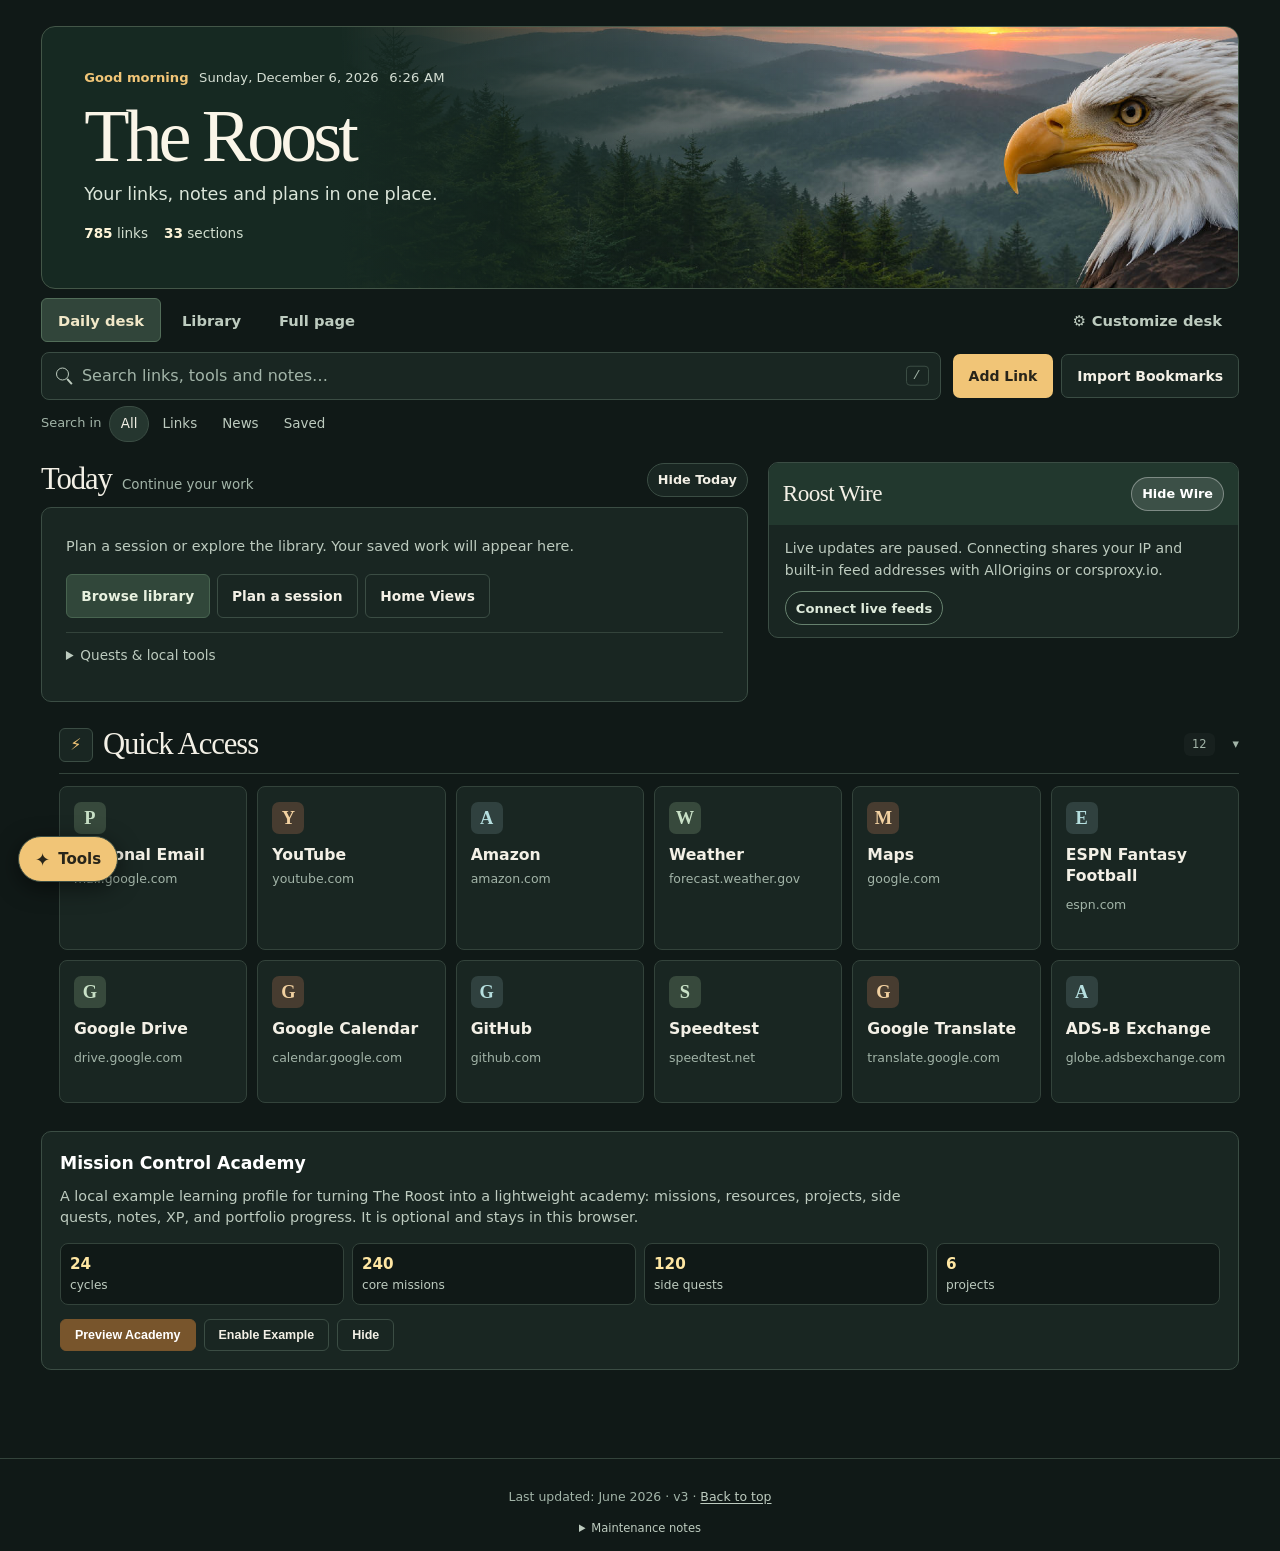
==== commit 35a0a059: "Protect shared packs and restore history, improve navigation, and verify real updates" ====
--- a/index.html
+++ b/index.html
@@ -2,7 +2,7 @@
 <html lang="en">
 <head>
   <meta charset="UTF-8" />
-  <meta http-equiv="Content-Security-Policy" content="default-src 'none'; script-src 'sha256-HNAUUWVznl5686raHTnsyYbZIiBoibS7teyoM9zTQ1c=' 'sha256-t80o4KmfpMWCGqtWpvzkV8PIGuzpfSTRKlAlAm+a71A='; style-src 'self' 'unsafe-inline'; img-src 'self' data:; font-src 'self'; connect-src 'self' https:; manifest-src 'self'; worker-src 'self'; frame-src 'none'; object-src 'none'; base-uri 'none'; form-action 'none'" />
+  <meta http-equiv="Content-Security-Policy" content="default-src 'none'; script-src 'sha256-dzDeuevHAXymTMGG9DEDx/oUdfDyeouz1EZ4hOy4G5A=' 'sha256-ggRaumuBueZNXuF4eE2HcchpQ/vwDadsEtPTs5EwZdc='; style-src 'self' 'unsafe-inline'; img-src 'self' data:; font-src 'self'; connect-src 'self' https:; manifest-src 'self'; worker-src 'self'; frame-src 'none'; object-src 'none'; base-uri 'none'; form-action 'none'" />
   <meta name="referrer" content="no-referrer" />
   <meta http-equiv="x-dns-prefetch-control" content="off" />
   <meta name="viewport" content="width=device-width, initial-scale=1.0"/>
@@ -7262,7 +7262,9 @@
 
       let gPressed = false, gTimer = null;
       document.addEventListener('keydown', e => {
-        const inField = ['INPUT','TEXTAREA'].includes(document.activeElement.tagName);
+        const active = document.activeElement;
+        if (e.ctrlKey || e.metaKey || e.altKey || active.closest('[role="dialog"]')) return;
+        const inField = active.isContentEditable || ['INPUT','TEXTAREA','SELECT'].includes(active.tagName);
         if (e.key === 'Escape' && overlay.classList.contains('visible')) {
           close(); return;
         }
@@ -7373,8 +7375,9 @@
 
       // 'c' collapses / expands every section at once
       document.addEventListener('keydown', e => {
-        if (e.key !== 'c') return;
-        if (['INPUT','TEXTAREA'].includes(document.activeElement.tagName)) return;
+        const active = document.activeElement;
+        if (e.key !== 'c' || e.ctrlKey || e.metaKey || e.altKey || active.closest('[role="dialog"]')) return;
+        if (active.isContentEditable || ['INPUT','TEXTAREA','SELECT'].includes(active.tagName)) return;
         const anyOpen = sections.some(s => !collapsed.has(s.id));
         sections.forEach(s => {
           if (anyOpen) collapsed.add(s.id); else collapsed.delete(s.id);
@@ -10459,19 +10462,52 @@
       custom: Array.isArray(stored.custom) ? stored.custom.filter(function (url) { return typeof url === "string"; }).slice(0, 80) : []
     };
   }
+  var headlineConnectionNotice = "";
   function canFetchHeadline(url) {
-    return settings.headlines && headlineConnection.enabled && (isBuiltInFeedUrl(url) || headlineConnection.custom.indexOf(url) !== -1);
+    if (!settings.headlines || !headlineConnection.enabled) return false;
+    // A storage event from another tab can arrive after a pending retry or response.
+    var durable = readHeadlineConnection();
+    return durable.enabled && (isBuiltInFeedUrl(url) ||
+      (headlineConnection.custom.includes(url) && durable.custom.includes(url)));
   }
   function saveHeadlineConnection(enabled, custom) {
-    var next = { enabled: enabled, custom: custom };
-    var saved = LS.write(HEADLINE_CONNECTION_KEY, next);
-    headlineConnection = next;
-    if (!saved) toast("Feed choice applies to this tab only. Browser storage is unavailable.");
-    return saved;
+    var previous = headlineConnection;
+    var latest = readHeadlineConnection();
+    // Apply only what this control changed. A stale list must not reapprove
+    // a source that a different tab just paused.
+    var nextCustom = new Set(latest.custom);
+    previous.custom.forEach(function (url) { if (!custom.includes(url)) nextCustom.delete(url); });
+    custom.forEach(function (url) { if (!previous.custom.includes(url)) nextCustom.add(url); });
+    var next = { enabled: enabled === previous.enabled ? latest.enabled : enabled, custom: Array.from(nextCustom) };
+    headlineConnectionNotice = "";
+    if (LS.write(HEADLINE_CONNECTION_KEY, next)) {
+      headlineConnection = next;
+      return true;
+    }
+    headlineConnection = { enabled: false, custom: [] };
+    var revoking = (previous.enabled && !enabled) || previous.custom.some(function (url) { return !custom.includes(url); });
+    if (revoking) {
+      // Removing the permission record can still succeed when quota rejects a write.
+      try {
+        localStorage.removeItem(HEADLINE_CONNECTION_KEY);
+        if (localStorage.getItem(HEADLINE_CONNECTION_KEY) === null) {
+          headlineConnectionNotice = "All live feeds and source approvals were paused because the browser could not save individual choices.";
+          toast(headlineConnectionNotice);
+          return false;
+        }
+      } catch (e) {}
+    }
+    headlineConnectionNotice = "Live feeds are paused in this tab. The browser could not save the change. Other tabs and future visits may still use the earlier permissions.";
+    toast(headlineConnectionNotice);
+    return false;
   }
   window.addEventListener("storage", function (event) {
     if (event.key !== HEADLINE_CONNECTION_KEY && event.key !== null) return;
-    headlineConnection = readHeadlineConnection();
+    var durable = readHeadlineConnection();
+    if (!headlineConnectionNotice || !durable.enabled) {
+      headlineConnection = durable;
+      headlineConnectionNotice = "";
+    }
     pauseHeadlineRequests();
     applyHeadlineVisibility();
     var manager = document.getElementById("feed-list");
@@ -10860,6 +10896,7 @@
     applyHeadlineVisibility();
     if (opts.applyStarter) applyStarterSections(true);
     syncToolAvailability(document);
+    syncSearchScopeButtons();
     try { applyLayoutState({ silent: true }); } catch (e) {}
   }
   function installOnboardingControlSync() {
@@ -11797,7 +11834,7 @@
     });
     if (!focusable.length) return;
     var first = focusable[0], last = focusable[focusable.length - 1];
-    if (e.shiftKey && document.activeElement === first) {
+    if (e.shiftKey && (document.activeElement === first || document.activeElement.id === "roost-setup-title")) {
       e.preventDefault();
       last.focus();
     } else if (!e.shiftKey && document.activeElement === last) {
@@ -12566,7 +12603,7 @@
     root.querySelector("[data-feed-connection]").textContent = enabled ? "Pause live feeds" : "Connect live feeds";
     root.querySelector("[data-feed-connection-status]").textContent = enabled
       ? "Live updates are on. Built-in sources use AllOrigins or corsproxy.io."
-      : "Live updates are paused. Connecting shares your IP and built-in feed addresses with AllOrigins or corsproxy.io.";
+      : headlineConnectionNotice || "Live updates are paused. Connecting shares your IP and built-in feed addresses with AllOrigins or corsproxy.io.";
     var refresh = root.querySelector("#roost-wire-refresh");
     if (refresh) refresh.hidden = !enabled;
     var modes = root.querySelector("#roost-wire-modes");
@@ -13777,7 +13814,7 @@
     layoutEditorEl.addEventListener("click", handleLayoutEditorClick);
     layoutEditorEl.addEventListener("change", handleLayoutEditorChange);
     document.addEventListener("keydown", function (event) {
-      if (event.key === "Escape" && layoutEditorEl && layoutEditorEl.classList.contains("open")) closeLayoutEditor();
+      if (event.key === "Escape" && !roostActiveLayer && layoutEditorEl && layoutEditorEl.classList.contains("open")) closeLayoutEditor();
     });
   }
   function openLayoutEditor() {
@@ -14064,9 +14101,16 @@
     });
     updateCollapseAllSectionsButton();
   }
+  function currentSearchScope() {
+    var scope = settings.searchScope || "all";
+    return scope === "mission" && !moduleEnabled("missionExample") ? "all" : scope;
+  }
   function syncSearchScopeButtons() {
+    var active = currentSearchScope();
+    var missionEnabled = moduleEnabled("missionExample");
     document.querySelectorAll("[data-search-scope]").forEach(function (btn) {
-      btn.setAttribute("aria-pressed", (btn.getAttribute("data-search-scope") || "all") === (settings.searchScope || "all") ? "true" : "false");
+      btn.hidden = btn.dataset.searchScope === "mission" && !missionEnabled;
+      btn.setAttribute("aria-pressed", String(btn.dataset.searchScope === active));
     });
   }
   function syncWireModeButtons() {
@@ -14080,7 +14124,7 @@
     if (!view) return null;
     settings.homeSurface = "full";
     librarySelectedId = "";
-    clearRoostSectionHash();
+    recordHomeRoute("full", "");
     writeLayoutState(prioritizedLayoutState(view));
     settings.searchScope = view.searchScope || (view.settings && view.settings.searchScope) || settings.searchScope || "all";
     settings.newsMode = view.newsMode || (view.settings && view.settings.newsMode) || settings.newsMode || "all";
@@ -14457,6 +14501,7 @@
           var approved = headlineConnection.custom.filter(function (url) { return url !== feed.url && list.some(function (item) { return item.url === url; }); });
           if (headlineConnection.custom.indexOf(feed.url) === -1) approved.push(feed.url);
           saveHeadlineConnection(headlineConnection.enabled, approved);
+          box.querySelector("#feed-status").textContent = headlineConnectionNotice;
           pauseHeadlineRequests();
           applyHeadlineVisibility();
           renderList();
@@ -14471,6 +14516,7 @@
           var approved = headlineConnection.custom.filter(function (url) { return remaining.some(function (feed) { return feed.url === url; }); });
           if (approved.length !== headlineConnection.custom.length) {
             saveHeadlineConnection(headlineConnection.enabled, approved);
+            box.querySelector("#feed-status").textContent = headlineConnectionNotice;
             pauseHeadlineRequests();
           }
           syncWireModeButtons();
@@ -14856,7 +14902,7 @@
       else menu += '<button class="roost-dock-item" type="button" data-action="' + t.action + '" data-i="' + i + '">' + inner + '</button>';
     });
     menu += '</div>';
-    dock.innerHTML = menu + '<button class="roost-dock-toggle" id="roost-dock-toggle" aria-label="Open tools" title="Tools"><span class="roost-dock-symbol" aria-hidden="true">✦</span> Tools</button>';
+    dock.innerHTML = '<button class="roost-dock-toggle" id="roost-dock-toggle" aria-label="Open tools" title="Tools"><span class="roost-dock-symbol" aria-hidden="true">✦</span> Tools</button>' + menu;
     document.body.appendChild(dock);
 
     var toggle = dock.querySelector("#roost-dock-toggle");
@@ -14873,6 +14919,9 @@
       toggle.setAttribute("aria-label", on ? "Close tools" : "Open tools");
     }
     toggle.addEventListener("click", function () { setDockOpen(!dock.classList.contains("open")); });
+    dock.addEventListener("focusout", function (event) {
+      if (event.relatedTarget && !dock.contains(event.relatedTarget)) setDockOpen(false);
+    });
     document.addEventListener("click", function (e) { if (!dock.contains(e.target)) setDockOpen(false); });
     document.addEventListener("keydown", function (e) {
       if (e.key === "Escape" && dock.classList.contains("open")) {
@@ -14884,6 +14933,8 @@
     dock.querySelectorAll("[data-action]").forEach(function (btn) {
       btn.addEventListener("click", function () {
         var a = btn.getAttribute("data-action");
+        setDockOpen(false);
+        toggle.focus({ preventScroll: true });
         if (a === "addlink") openModal("addlink");
         else if (a === "session") openModal("session");
         else if (a === "customlinks") openModal("customlinks");
@@ -14902,7 +14953,6 @@
         else if (a === "ambient") toggleAmbientMode();
         else if (a === "random") randomLink();
         else if (a === "toggle-heads") toggleHeadlines(btn);
-        setDockOpen(false);
       });
     });
     setDockOpen(false);
@@ -14990,6 +15040,10 @@
       scaffold: "DO NOW (urgent + important):\n• \n\nSCHEDULE (important, not urgent):\n• \n\nDELEGATE (urgent, not important):\n• \n\nDROP (neither):\n• \n"
     }
   };
+  function compareWorkbenchNotes(a, b) {
+    if (a.pinned !== b.pinned) return a.pinned ? -1 : 1;
+    return String(b.t || "").localeCompare(String(a.t || ""));
+  }
   function workbenchNotes() {
     var raw = LS.read(WB_KEY, []);
     if (!Array.isArray(raw)) raw = [];
@@ -15119,10 +15173,7 @@
         var methodOk = filter === "all" || n.method === filter;
         var hay = [n.title, n.method, n.body].join(" ").toLowerCase();
         return methodOk && (!query || hay.indexOf(query) !== -1);
-      }).sort(function (a, b) {
-        if (!!a.pinned !== !!b.pinned) return a.pinned ? -1 : 1;
-        return String(b.t || "").localeCompare(String(a.t || ""));
-      });
+      }).sort(compareWorkbenchNotes);
       if (!notes.length) {
         list.innerHTML = roostEmptyCardHtml("No Workbench notes yet", "Choose a thinking template, write locally, and save the note in this browser.", [{ label: "Start Cornell Notes", action: "wb-cornell", primary: true }, { label: "Free Brainstorm", action: "wb-brainstorm" }]);
         list.querySelectorAll("[data-empty-action]").forEach(function (btn) {
@@ -16286,10 +16337,33 @@
   /* One document, three ways to browse it. Surface visibility never edits layouts. */
   var librarySelectedId = "", libraryQuery = "", libraryGroup = "all", homeSurfaceReady = false;
   function homeSurfaceMode() { return document.body.classList.contains("roost-layout-editing") ? "full" : settings.homeSurface; }
-  function clearRoostSectionHash() {
-    var section = document.getElementById(location.hash.slice(1));
-    if (section && section.classList.contains("section")) {
-      try { history.replaceState(null, "", location.pathname + location.search); } catch (e) {}
+  function recordHomeRoute(mode, sectionId, replaceEntry) {
+    var hash = sectionId ? "#" + encodeURIComponent(sectionId) : "";
+    if (history.state?.roostSurface === mode && hash === location.hash) return;
+    var url = location.pathname + location.search + hash;
+    var state = Object.assign({}, history.state, { roostSurface: mode });
+    try {
+      if (replaceEntry) history.replaceState(state, "", url);
+      else history.pushState(state, "", url);
+    } catch (_) { /* The desk remains usable when history storage is restricted. */ }
+  }
+  function restoreHomeRoute(initial) {
+    var mode = history.state?.roostSurface;
+    var owned = ["desk", "library", "full"].includes(mode);
+    var id = location.hash.slice(1);
+    var section = id && document.getElementById(id);
+    if (id && !owned && !section?.classList.contains("section")) return;
+    if (owned && mode !== settings.homeSurface) {
+      settings.homeSurface = mode;
+      saveSettings();
+    }
+    if (id && navigateRoostSection(id, true)) return;
+    if (initial && !id) {
+      // A fresh load should keep its natural scroll position and focus.
+      recordHomeRoute(settings.homeSurface, "", true);
+      applyHomeSurface();
+    } else {
+      setHomeSurface(owned ? mode : settings.homeSurface, "", true);
     }
   }
   function librarySections() {
@@ -16297,11 +16371,11 @@
       return !section.classList.contains("roost-hidden") && !section.classList.contains("roost-custom-section-hidden");
     });
   }
-  function setHomeSurface(mode, sectionId) {
+  function setHomeSurface(mode, sectionId, replaceEntry) {
     if (["desk", "library", "full"].indexOf(mode) < 0) return;
     settings.homeSurface = mode;
     librarySelectedId = mode === "library" && librarySections().some(function (section) { return section.id === sectionId; }) ? sectionId : "";
-    if (!librarySelectedId) clearRoostSectionHash();
+    recordHomeRoute(mode, librarySelectedId, replaceEntry);
     closeCommandLauncher(false);
     var input = document.getElementById("search-input");
     if (input && input.value) { input.value = ""; input.dispatchEvent(new Event("input", { bubbles: true })); closeCommandLauncher(false); }
@@ -16360,12 +16434,12 @@
     document.getElementById("roost-library-controls").hidden = mode !== "library";
     center.querySelectorAll("[data-v3-view]").forEach(function (button) { button.setAttribute("aria-pressed", String(button.dataset.v3View === libraryGroup)); });
   }
-  function navigateRoostSection(id) {
+  function navigateRoostSection(id, replaceEntry) {
     var section = document.getElementById(id);
     if (!section || !section.classList.contains("section") || section.classList.contains("roost-hidden")) return false;
     if (homeSurfaceMode() !== "full" || section.classList.contains("roost-layout-hidden")) {
       if (section.classList.contains("collapsed")) setStoredSectionCollapsed(section, false);
-      setHomeSurface("library", id);
+      setHomeSurface("library", id, replaceEntry);
     }
     else {
       libraryGroup = "all";
@@ -16376,8 +16450,8 @@
       section.scrollIntoView({ block: "start", behavior: "auto" });
       var heading = section.querySelector(".section-header");
       if (heading) heading.focus({ preventScroll: true });
-    }
-    try { history.replaceState(null, "", "#" + id); } catch (e) {}
+      recordHomeRoute("full", id, replaceEntry);
+    }
     return true;
   }
   function installHomeSurface() {
@@ -16439,17 +16513,21 @@
     homeSurfaceReady = true;
     // Clear the legacy group's per-card flags once; subsequent filtering has one owner.
     document.getElementById("search-input").dispatchEvent(new Event("input", { bubbles: true }));
-    var hashId = location.hash.slice(1);
-    if (hashId && document.getElementById(hashId)) navigateRoostSection(hashId);
-    window.addEventListener("hashchange", function () { navigateRoostSection(location.hash.slice(1)); });
+    restoreHomeRoute(true);
+    window.addEventListener("popstate", function () { restoreHomeRoute(false); });
+    window.addEventListener("hashchange", function () {
+      // Traversal of owned entries has already run through popstate. Native
+      // fragment changes, including address-bar edits, can arrive unmarked.
+      if (!history.state?.roostSurface) restoreHomeRoute(false);
+    });
   }
 
   // Resume points are derived from explicit local saves, never usage scores.
   function todayResumePoints() {
     var points = [], session = activeSessionState();
     if (session) points.push({ kind: "session", title: session.goal, reason: "Unfinished session · " + session.timebox + " min" });
-    var note = moduleEnabled("workbench") && workbenchNotes().filter(function (item) { return item.pinned; }).sort(function (a, b) { return String(b.t).localeCompare(String(a.t)); })[0];
-    if (note) points.push({ kind: "workbench", id: note.id, title: note.title, reason: "Pinned Workbench note" });
+    var note = moduleEnabled("workbench") && workbenchNotes().sort(compareWorkbenchNotes)[0];
+    if (note && note.pinned) points.push({ kind: "workbench", id: note.id, title: note.title, reason: "Pinned Workbench note" });
     var article = readLaterActiveItems().slice().sort(function (a, b) {
       var rank = function (item) { return (item.priority === "high" ? 2 : 0) + (item.status === "reading" ? 1 : 0); };
       return rank(b) - rank(a) || String(b.savedAt || "").localeCompare(String(a.savedAt || ""));
@@ -16463,6 +16541,10 @@
     if (moduleEnabled("missionExample") && !nextStepSkippedToday()) {
       var next = currentFocusItems(currentMissionWeek())[0];
       if (next) points.push({ kind: "focus", title: next.activity.name, reason: "Next learning step · Cycle " + currentMissionWeek() });
+    }
+    // An ordinary saved note can fill a free slot without exposing its title on the desk.
+    if (note && !note.pinned && points.length < 3) {
+      points.push({ kind: "workbench", id: note.id, title: "Continue writing", reason: "Latest Workbench note" });
     }
     return points.slice(0, 3);
   }
@@ -16542,12 +16624,15 @@
       btn.addEventListener("click", function () {
         settings.searchScope = btn.getAttribute("data-search-scope") || "all";
         saveSettings();
-        bar.querySelectorAll("[data-search-scope]").forEach(function (b) { b.setAttribute("aria-pressed", b === btn ? "true" : "false"); });
+        syncSearchScopeButtons();
         input.dispatchEvent(new Event("input", { bubbles: true }));
       });
     });
     input.addEventListener("input", runScopedSearch, true);
     input.addEventListener("search", runScopedSearch, true);
+  }
+  function isSavedLauncherLink(record, context) {
+    return context.favorites.has(record.href) || !!context.annotations[record.href] || record.card.classList.contains("roost-custom-link-card");
   }
   function runScopedSearch(event) {
     event.stopImmediatePropagation();
@@ -16555,21 +16640,25 @@
     var count = document.getElementById("search-count");
     var noResults = document.getElementById("no-results");
     var q = (input.value || "").toLowerCase().trim();
-    var scope = settings.searchScope || "all";
+    var scope = currentSearchScope();
     var context = launcherSearchContext(q);
     var visible = 0;
     if (document.activeElement === input && commandLauncherState.panel && !commandLauncherState.open) {
       openCommandLauncher({ restore: false });
     }
     var matchedSections = new Set();
+    var savedMatches = new Set();
     context.records.forEach(function (record) {
       var card = record.card;
-      var inScope = scope === "all" || scope === "links" || (scope === "news" && !!context.news[record.sectionId]);
+      var inScope = scope === "all" || scope === "links" || (scope === "news" && !!context.news[record.sectionId]) || (scope === "saved" && isSavedLauncherLink(record, context));
       var match = !q || (inScope && launcherRecordScore(record, context) > 0);
       var hidden = match ? "false" : "true";
       if (card.getAttribute("data-hidden") !== hidden) card.setAttribute("data-hidden", hidden);
-      if (match) matchedSections.add(record.sectionId);
-      if (match) visible++;
+      if (match) {
+        matchedSections.add(record.sectionId);
+        if (scope === "saved" && q) savedMatches.add(record.href);
+        else visible++;
+      }
     });
     document.querySelectorAll("main .section").forEach(function (section) {
       var missionMatch = section.id === "mission-control" && (scope === "all" || scope === "mission") && (!q || section.textContent.toLowerCase().indexOf(q) !== -1 || missionConfigSearch(q));
@@ -16577,7 +16666,7 @@
       section.setAttribute("data-hidden", missionMatch || linkMatch || !q ? "false" : "true");
     });
     if (scope === "saved" && q) {
-      visible += launcherSavedItems(q).length;
+      visible = savedMatches.size + launcherSavedItems(q).length;
     }
     if (count) {
       if (q) { count.textContent = visible + " found"; count.classList.add("visible"); }
@@ -16696,7 +16785,7 @@
   }
   function setCommandLauncherActive(idx, scroll) {
     var st = commandLauncherState;
-    if (!st.items.length) {
+    if (!st.open || !st.items.length) {
       st.active = -1;
       if (st.input) st.input.removeAttribute("aria-activedescendant");
       return;
@@ -16757,7 +16846,7 @@
     var html = '<div class="roost-command-status" aria-live="polite">' + esc(query ? "Results for \"" + query + "\"" : "Ready to launch") + '</div><div id="roost-command-list" role="listbox" aria-label="Launcher results">';
     groups.forEach(function (group) {
       if (!group.items.length) return;
-      html += '<div class="roost-command-group"><div class="roost-command-heading" role="presentation">' + esc(group.label) + '</div>';
+      html += '<div class="roost-command-group" role="group" aria-label="' + esc(group.label) + '"><div class="roost-command-heading" aria-hidden="true">' + esc(group.label) + '</div>';
       group.items.forEach(function (item) {
         var idx = flat.length;
         item._idx = idx;
@@ -16790,7 +16879,7 @@
       { label: "Recent Commands", items: recent },
       { label: "Commands", items: commands },
       { label: "Sections", items: launcherSections(query) },
-      { label: "Links", items: launcherLinks(query, context) },
+      { label: settings.searchScope === "saved" ? "Saved links" : "Links", items: launcherLinks(query, context) },
       { label: "Saved", items: launcherSavedItems(query) }
     ];
     if (String(query || "").trim()) {
@@ -17016,7 +17105,7 @@
     }
   }
   function runQuickStartHelpAction(action) {
-    closeRoostHelp(false);
+    closeRoostHelp(true);
     window.setTimeout(function () {
       if (action === "launcher") openCommandLauncher({ restore: true });
       else if (action === "surprise") randomLink();
@@ -17080,6 +17169,7 @@
       }
     }, true);
     document.addEventListener("keydown", function (e) {
+      if (roostActiveLayer && roostActiveLayer !== overlay) return;
       var overlayOpen = overlay.classList.contains("visible");
       var inEditable = ["INPUT", "TEXTAREA", "SELECT"].indexOf((document.activeElement || {}).tagName) !== -1 || (document.activeElement && document.activeElement.isContentEditable);
       if (overlayOpen && e.key === "Escape") {
@@ -17088,7 +17178,7 @@
         closeRoostHelp(true);
         return;
       }
-      if (!inEditable && (e.key === "?" || (e.key === "/" && e.shiftKey))) {
+      if (!inEditable && !e.ctrlKey && !e.metaKey && !e.altKey && (e.key === "?" || (e.key === "/" && e.shiftKey))) {
         e.preventDefault();
         e.stopImmediatePropagation();
         toggleRoostHelp();
@@ -17158,8 +17248,8 @@
   }
   function launcherLinks(query, context) {
     context = context || launcherSearchContext(query);
-    var scope = settings.searchScope || "all";
-    if (scope === "saved" || (query && scope === "mission")) return [];
+    var scope = currentSearchScope();
+    if (query && scope === "mission") return [];
     var bestByHref = new Map();
     var allowed = new Map();
     context.records.forEach(function (record, order) {
@@ -17168,6 +17258,7 @@
         allowed.set(section, !section || (!section.classList.contains("roost-hidden") && (query || !section.classList.contains("roost-layout-hidden"))));
       }
       if (!allowed.get(record.section) || (query && scope === "news" && !context.news[record.sectionId])) return;
+      if (scope === "saved" && !isSavedLauncherLink(record, context)) return;
       var score = launcherRecordScore(record, context);
       if (!score) return;
       score += (context.favorites.has(record.href) ? 4 : 0) + (context.recent.has(record.href) ? 2 : 0);
@@ -17190,7 +17281,7 @@
     });
   }
   function launcherSavedItems(query) {
-    var scope = settings.searchScope || "all";
+    var scope = currentSearchScope();
     if (scope !== "saved" && scope !== "all") return [];
     if (!String(query || "").trim() && scope !== "saved") return [];
     var items = readLaterItems().map(function (item) {
@@ -17325,9 +17416,10 @@
       data: data
     };
   }
-  function configPackPayload() {
+  function configPackPayload(selectedKeys) {
     var data = {};
     CONFIG_PACK_KEYS.forEach(function (k) {
+      if (selectedKeys && !selectedKeys.has(k)) return;
       var v = localStorage.getItem(k);
       if (typeof v === "string") data[k] = v;
     });
@@ -17503,25 +17595,26 @@
   }
   function restoreUndoState() {
     var state = LS.read(RESTORE_UNDO_KEY, null);
-    if (!state || state.version !== 1 || !storageRecord(state.previous)) return null;
+    if (!state || (state.version !== 1 && state.version !== 2) || !storageRecord(state.previous)) return null;
     var keys = Array.isArray(state.keys) ? state.keys.filter(function (k) { return isRoostStorageKey(k, true); }) : Object.keys(state.previous).filter(function (k) { return isRoostStorageKey(k, true); });
     if (!keys.length || !keys.every(function (key) { var prior = state.previous[key]; return storageRecord(prior) && typeof prior.existed === "boolean" && (!prior.existed || typeof prior.value === "string"); })) return null;
+    if (state.version === 2 && !keys.every(function (key) { return typeof state.previous[key].applied === "string"; })) return null;
     return {
-      version: 1,
+      version: state.version,
       createdAt: String(state.createdAt || ""),
       keys: keys,
       previous: state.previous
     };
   }
-  function captureRestoreUndo(keys) {
+  function captureRestoreUndo(keys, applied) {
     var previous = {};
     (keys || []).forEach(function (k) {
       if (!isRoostStorageKey(k, true)) return;
       var value = localStorage.getItem(k), existed = value !== null;
-      previous[k] = { existed: existed, value: value };
+      previous[k] = { existed: existed, value: value, applied: applied[k] };
     });
     var undo = {
-      version: 1,
+      version: 2,
       createdAt: new Date().toISOString(),
       keys: Object.keys(previous).sort(),
       previous: previous
@@ -17561,7 +17654,7 @@
       changed = Object.keys(safe).filter(function (key) { return localStorage.getItem(key) !== safe[key]; });
       if (!changed.length) return { ok: true, keys: Object.keys(safe), written: 0 };
       priorUndo = localStorage.getItem(RESTORE_UNDO_KEY);
-      captureRestoreUndo(changed);
+      captureRestoreUndo(changed, safe);
     } catch (e) {
       return { ok: false, keys: [], written: 0, error: "Nothing changed. " + (e.message || "A recovery snapshot could not be saved; browser storage may be full.") };
     }
@@ -17572,9 +17665,30 @@
     }
     return result;
   }
-  function applyRestoreUndo() {
+  function applyRestoreUndo(approval, expectedUndo) {
     var undo = restoreUndoState();
-    if (!undo) return { ok: false, restored: 0 };
+    if (!undo) return { ok: false, restored: 0, error: "The recovery snapshot is unavailable." };
+    if (expectedUndo && JSON.stringify(expectedUndo) !== JSON.stringify(undo)) {
+      return { ok: false, restored: 0, error: "The recovery snapshot changed in another tab. Review it before trying again." };
+    }
+    var changed = Object.create(null);
+    try {
+      undo.keys.forEach(function (key) {
+        var before = undo.previous[key], current = localStorage.getItem(key);
+        if (current !== (before.existed ? before.value : null) &&
+            (undo.version === 1 || current !== before.applied)) changed[key] = current;
+      });
+    } catch (e) { return { ok: false, restored: 0, error: "Could not check current values. Nothing was changed." }; }
+    var conflicts = Object.keys(changed);
+    if (conflicts.length || approval) {
+      // A second confirmation covers only the snapshot and edits actually reviewed.
+      // If another tab writes while confirmation is open, ask for review again.
+      var review = JSON.stringify([undo, changed]);
+      if (review !== approval) {
+        return { ok: false, restored: 0, review: review, conflictKeys: conflicts, legacy: undo.version === 1,
+          error: "Current saved values need review before Undo. Nothing was changed." };
+      }
+    }
     var values = {};
     undo.keys.forEach(function (k) {
       var prior = undo.previous[k];
@@ -17599,10 +17713,18 @@
           '<textarea class="roost-backup-text" id="backup-text" spellcheck="false" aria-label="Backup JSON" placeholder="Paste The Roost backup JSON here..."></textarea>' +
           '<div class="roost-backup-actions"><button class="wb-btn" id="backup-preview">Preview</button><button class="wb-btn primary" id="backup-restore">Restore Backup</button><button class="wb-btn" id="backup-undo-restore" disabled>Undo Last Restore</button><button class="wb-btn" id="backup-reload" disabled>Reload Page</button></div>' +
           '<div id="backup-preview-box"></div><div class="roost-backup-status" id="backup-restore-status"></div></section>' +
-        '<section class="roost-backup-card"><h4>Configuration Pack</h4><p>Packs contain your custom links, sections, feed addresses, views, boards, accessibility preferences and layout. Review URLs, titles and descriptions for private details before sharing. Workbench notes and learning progress stay out of the pack.</p>' +
-          '<textarea class="roost-backup-text" id="pack-text" spellcheck="false" aria-label="Configuration pack JSON" placeholder="Paste The Roost configuration pack JSON here..."></textarea>' +
-          '<div class="roost-backup-actions"><button class="wb-btn primary" id="pack-download" type="button">Download Pack</button><button class="wb-btn" id="pack-copy" type="button">Copy Pack JSON</button><button class="wb-btn" id="pack-preview" type="button">Preview Pack</button><button class="wb-btn" id="pack-apply" type="button">Apply Pack</button></div>' +
-          '<div id="pack-preview-box"></div><div class="roost-backup-status" id="pack-status"></div></section>' +
+        '<section class="roost-backup-card"><h4>Configuration Pack</h4><p>Choose what to share. URLs, feed addresses, board names and descriptions can contain private information.</p>' +
+          '<fieldset class="roost-pack-choices"><legend>Include in this export</legend>' +
+          '<label><input type="checkbox" data-pack-keys="roost_accessibility_v1 roost_layout_v1" checked> Appearance and layout</label>' +
+          '<label><input type="checkbox" data-pack-keys="roost_custom_links_v1 roost_custom_sections_v1"> Custom bookmarks and sections</label>' +
+          '<label><input type="checkbox" data-pack-keys="roost_custom_feeds_v1"> Feed addresses</label>' +
+          '<label><input type="checkbox" data-pack-keys="roost_boards_v1"> Personal boards</label>' +
+          '<label><input type="checkbox" data-pack-keys="roost_views_v1"> Saved home views</label></fieldset>' +
+          '<details id="pack-outgoing"><summary>Review selected export</summary><pre tabindex="0" aria-label="Selected configuration pack contents"></pre></details>' +
+          '<div class="roost-backup-actions"><button class="wb-btn primary" id="pack-download" type="button">Download Pack</button><button class="wb-btn" id="pack-copy" type="button">Copy Pack JSON</button></div>' +
+          '<h4>Import a pack</h4><textarea class="roost-backup-text" id="pack-text" spellcheck="false" aria-label="Configuration pack JSON" placeholder="Paste a configuration pack here"></textarea>' +
+          '<div class="roost-backup-actions"><button class="wb-btn" id="pack-preview" type="button">Preview Import</button><button class="wb-btn" id="pack-apply" type="button">Apply Pack</button></div>' +
+          '<div id="pack-preview-box"></div><div role="status" class="roost-backup-status" id="pack-status"></div></section>' +
       '</div>';
     var includeFeeds = body.querySelector("#backup-include-feeds");
     var health = body.querySelector("#backup-health");
@@ -17641,9 +17763,38 @@
       el.className = "roost-backup-status" + (kind ? " " + kind : "");
       el.textContent = msg || "";
     }
+    var exportReview = body.querySelector("#pack-outgoing");
+    var reviewedPack = null;
+    function selectedPackJson() {
+      try {
+        var keys = new Set();
+        body.querySelectorAll("[data-pack-keys]:checked").forEach(function (choice) {
+          choice.dataset.packKeys.split(" ").forEach(function (key) { keys.add(key); });
+        });
+        var pack = configPackPayload(keys);
+        if (!Object.keys(pack.data).length) {
+          setStatus(packStatus, "There is no saved data in the selected groups.", "bad");
+          return null;
+        }
+        return JSON.stringify(pack, null, 2);
+      } catch (e) { setStatus(packStatus, "Export stopped because browser storage could not be read. Try again.", "bad"); return null; }
+    }
+    function refreshPackReview() {
+      reviewedPack = null;
+      setStatus(packStatus, "", "");
+      if (exportReview.open) reviewedPack = selectedPackJson();
+      exportReview.querySelector("pre").textContent = reviewedPack || "";
+    }
+    body.querySelector(".roost-pack-choices").addEventListener("change", refreshPackReview);
+    exportReview.addEventListener("toggle", refreshPackReview);
     function packJson() {
-      try { return JSON.stringify(configPackPayload(), null, 2); }
-      catch (e) { setStatus(packStatus, "Export stopped because browser storage could not be read. Try again.", "bad"); return null; }
+      if (exportReview.open && reviewedPack) return reviewedPack;
+      var json = selectedPackJson();
+      if (exportReview.open) {
+        reviewedPack = json;
+        exportReview.querySelector("pre").textContent = json || "";
+      }
+      return json;
     }
     function previewPack() {
       try {
@@ -17778,8 +17929,17 @@
         renderUndoControl();
         return;
       }
-      if (!confirm("Restore the previous values of " + undo.keys.length + " key(s)? This will also replace any edits to those keys since the restore.")) return;
-      var result = applyRestoreUndo();
+      if (!confirm("Undo the last restore for " + undo.keys.length + " saved key(s)?")) return;
+      var result = applyRestoreUndo(null, undo);
+      if (result.review) {
+        var reason = result.legacy ? "This older recovery snapshot cannot identify later edits." : "These values changed after the restore.";
+        if (confirm(reason + "\n\n" + result.conflictKeys.join("\n") + "\n\nReplace these current values with the earlier values? Cancel keeps your current work.")) {
+          result = applyRestoreUndo(result.review, undo);
+        } else {
+          setStatus(restoreStatus, "Undo canceled. Current work and the recovery snapshot were kept.", "good");
+          return;
+        }
+      }
       setStatus(restoreStatus, result.ok ? "Undo restored " + result.restored + " previous key value(s). Reload when ready." : result.error || "Undo failed. The recovery snapshot is still available.", result.ok ? "good" : "bad");
       reload.disabled = !result.ok;
       renderCurrent();
@@ -17925,18 +18085,8 @@
         wasControlled = true;
         renderOfflineStatus();
       });
-      navigator.serviceWorker.register("./sw.js", { updateViaCache: "none" }).then(function (registration) {
-        if (registration.waiting && wasControlled) shellUpdateAvailable = true;
-        registration.addEventListener("updatefound", function () {
-          var installing = registration.installing;
-          if (!installing) return;
-          installing.addEventListener("statechange", function () {
-            if (installing.state === "installed" && wasControlled) {
-              shellUpdateAvailable = true;
-              renderOfflineStatus();
-            }
-          });
-        });
+      // The active controller owns the next navigation. Offer reload only after its takeover.
+      navigator.serviceWorker.register("./sw.js", { updateViaCache: "none" }).then(function () {
         return navigator.serviceWorker.ready;
       }).then(function () {
         shellReadyThisVisit = true;
--- a/roost-desk.css
+++ b/roost-desk.css
@@ -388,3 +388,29 @@
   #roost-home-nav .roost-customize-desk { margin: 0; }
   .roost-scope-caption { width: 100%; }
 }
+
+/* Separate the link destination and its controls in the reading and tab order. */
+.roost-card-frame > .link-card { padding-bottom: 2.75rem; }
+.roost-card-frame .pin-btn { min-width: 1.75rem; min-height: 1.75rem; }
+.roost-card-tools > button { min-height: 1.75rem; padding-inline: .55rem; font: 600 .75rem/1 var(--font-body); }
+.roost-card-frame button:focus-visible { outline: 2px solid var(--gold); outline-offset: 2px; }
+@media (hover: none), (pointer: coarse) {
+  .roost-card-frame .pin-btn, .roost-card-frame .roost-card-tools { opacity: 1; transform: none; pointer-events: auto; }
+  .roost-card-frame > .link-card, #quick-access .roost-card-frame > .link-card { padding-block-end: 3.15rem; }
+  .roost-card-tools > button, .roost-card-frame .pin-btn { min-height: 2rem; min-width: 2rem; }
+}
+
+#main-content .section { animation: none; }
+@media (min-width: 351px) and (max-width: 600px) {
+  #roost-home-nav { display: grid; grid-template-columns: auto auto auto 1fr; }
+  #roost-home-nav button { white-space: nowrap; padding-inline: .38rem; }
+  #roost-home-nav .roost-customize-desk { justify-self: end; }
+}
+@media (max-width: 600px) {
+  .roost-launcher-label { display: none; }
+  .roost-offline-status:not(.is-offline):not(:has(button)) span { display: none; }
+}
+
+.roost-pack-choices { display: grid; gap: .25rem; margin: .75rem 0; padding: .5rem .8rem; border: 1px solid var(--border-card); border-radius: 8px; }
+.roost-pack-choices label { display: flex; align-items: center; gap: .55rem; min-height: 2rem; cursor: pointer; }
+#pack-outgoing pre { white-space: pre-wrap; overflow-wrap: anywhere; overflow: auto; max-height: 14rem; font-size: .85rem; }
